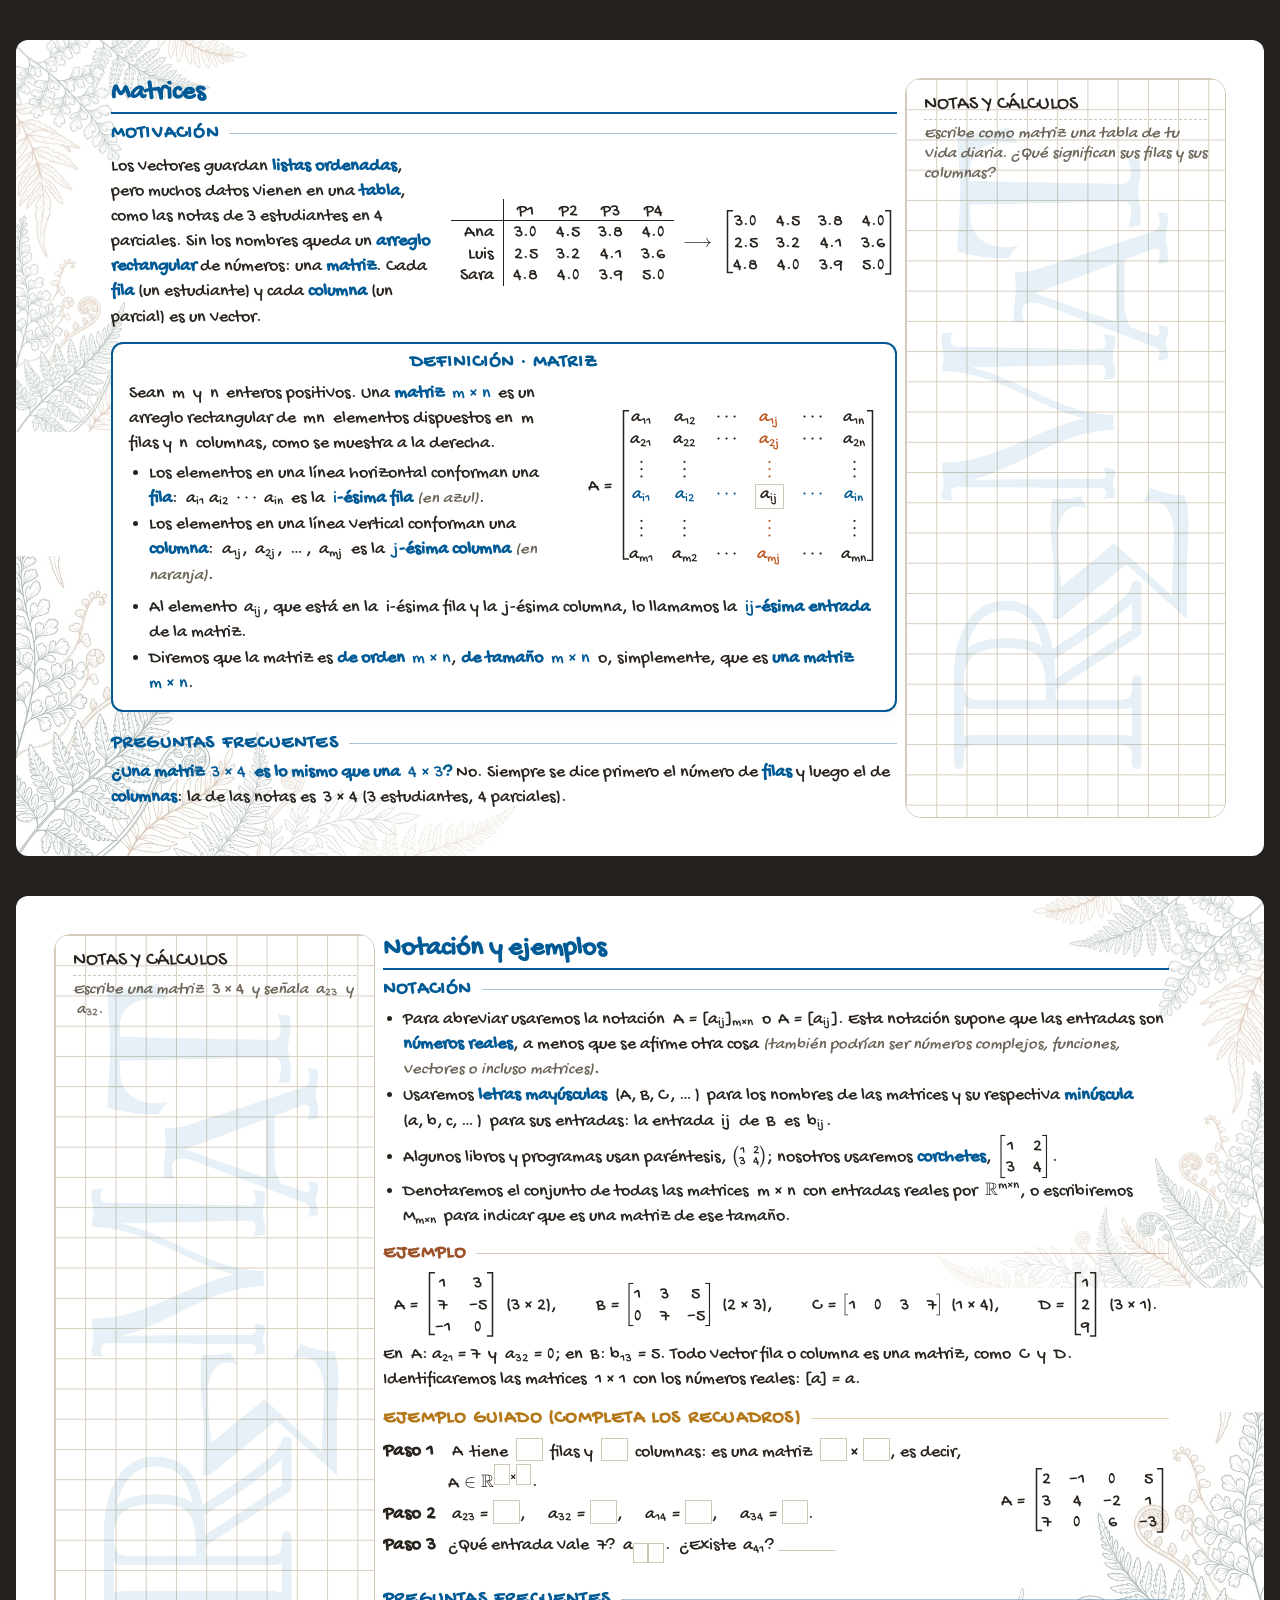
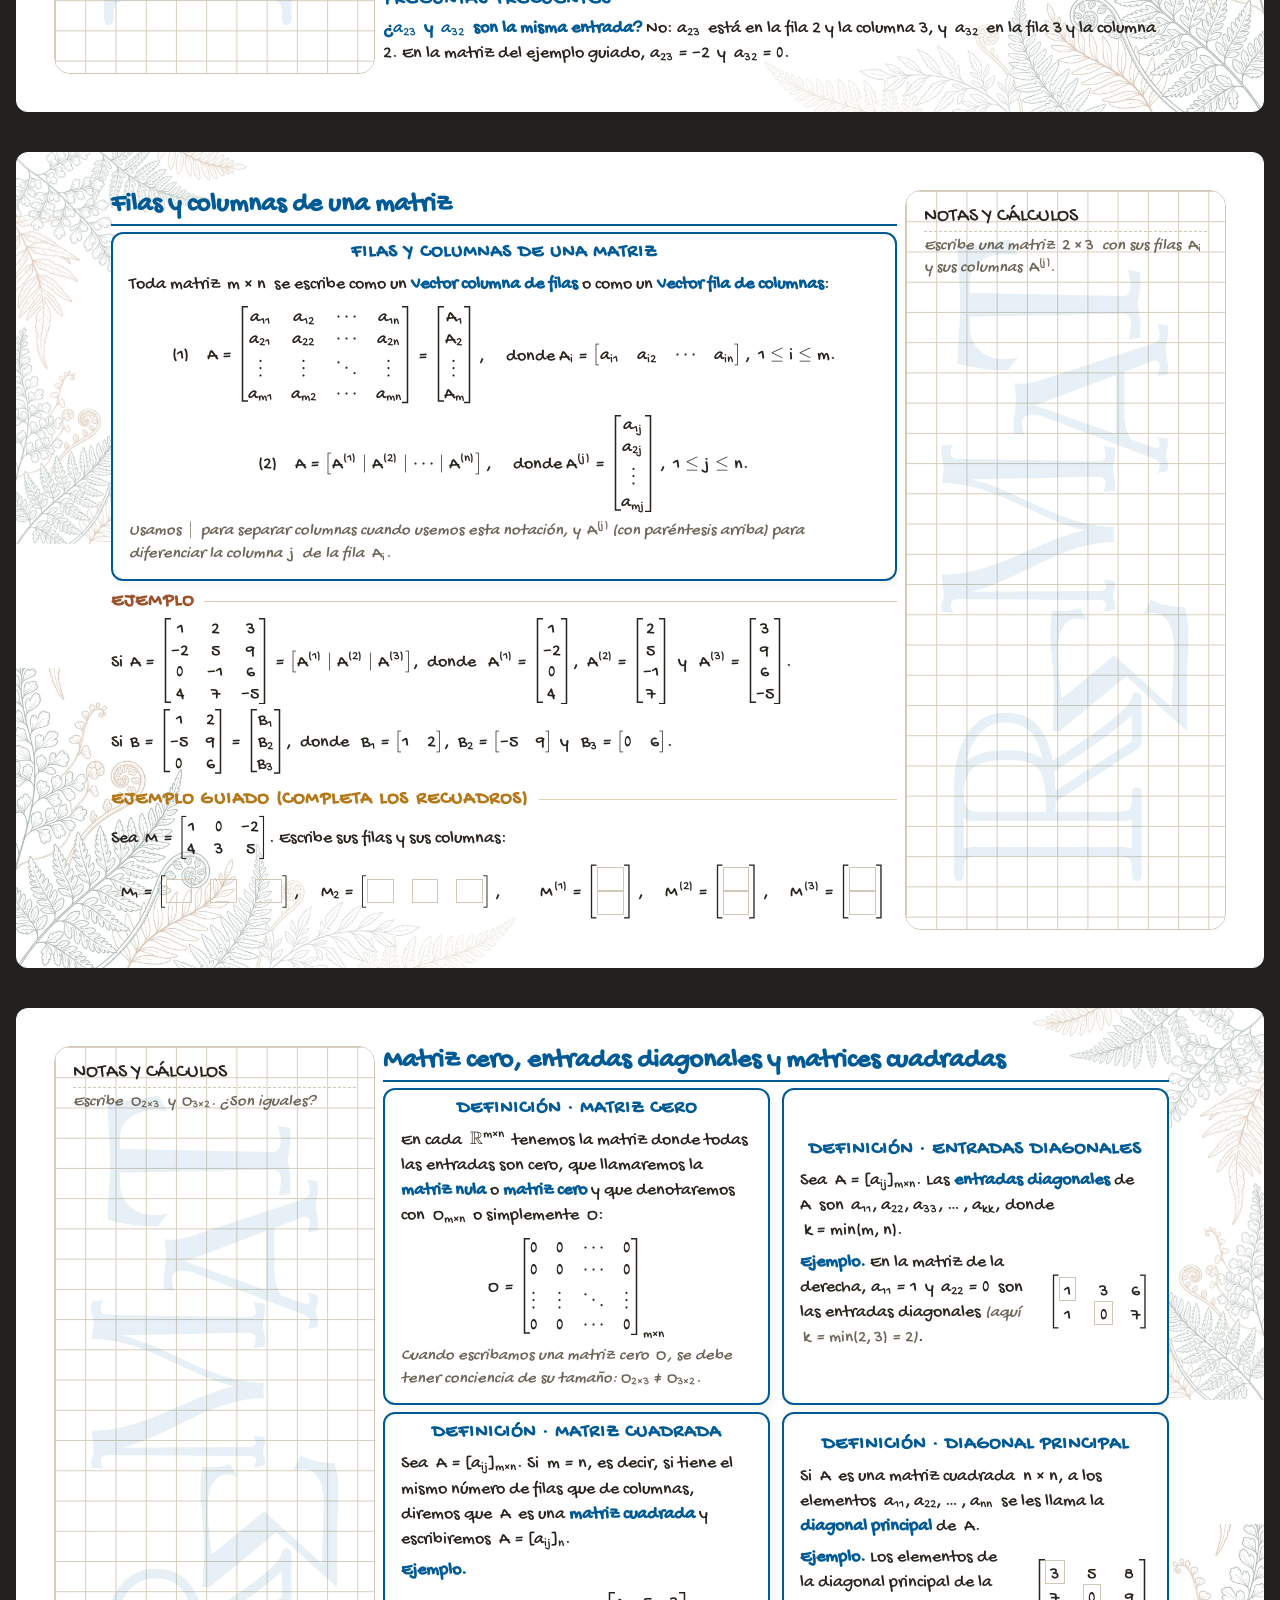
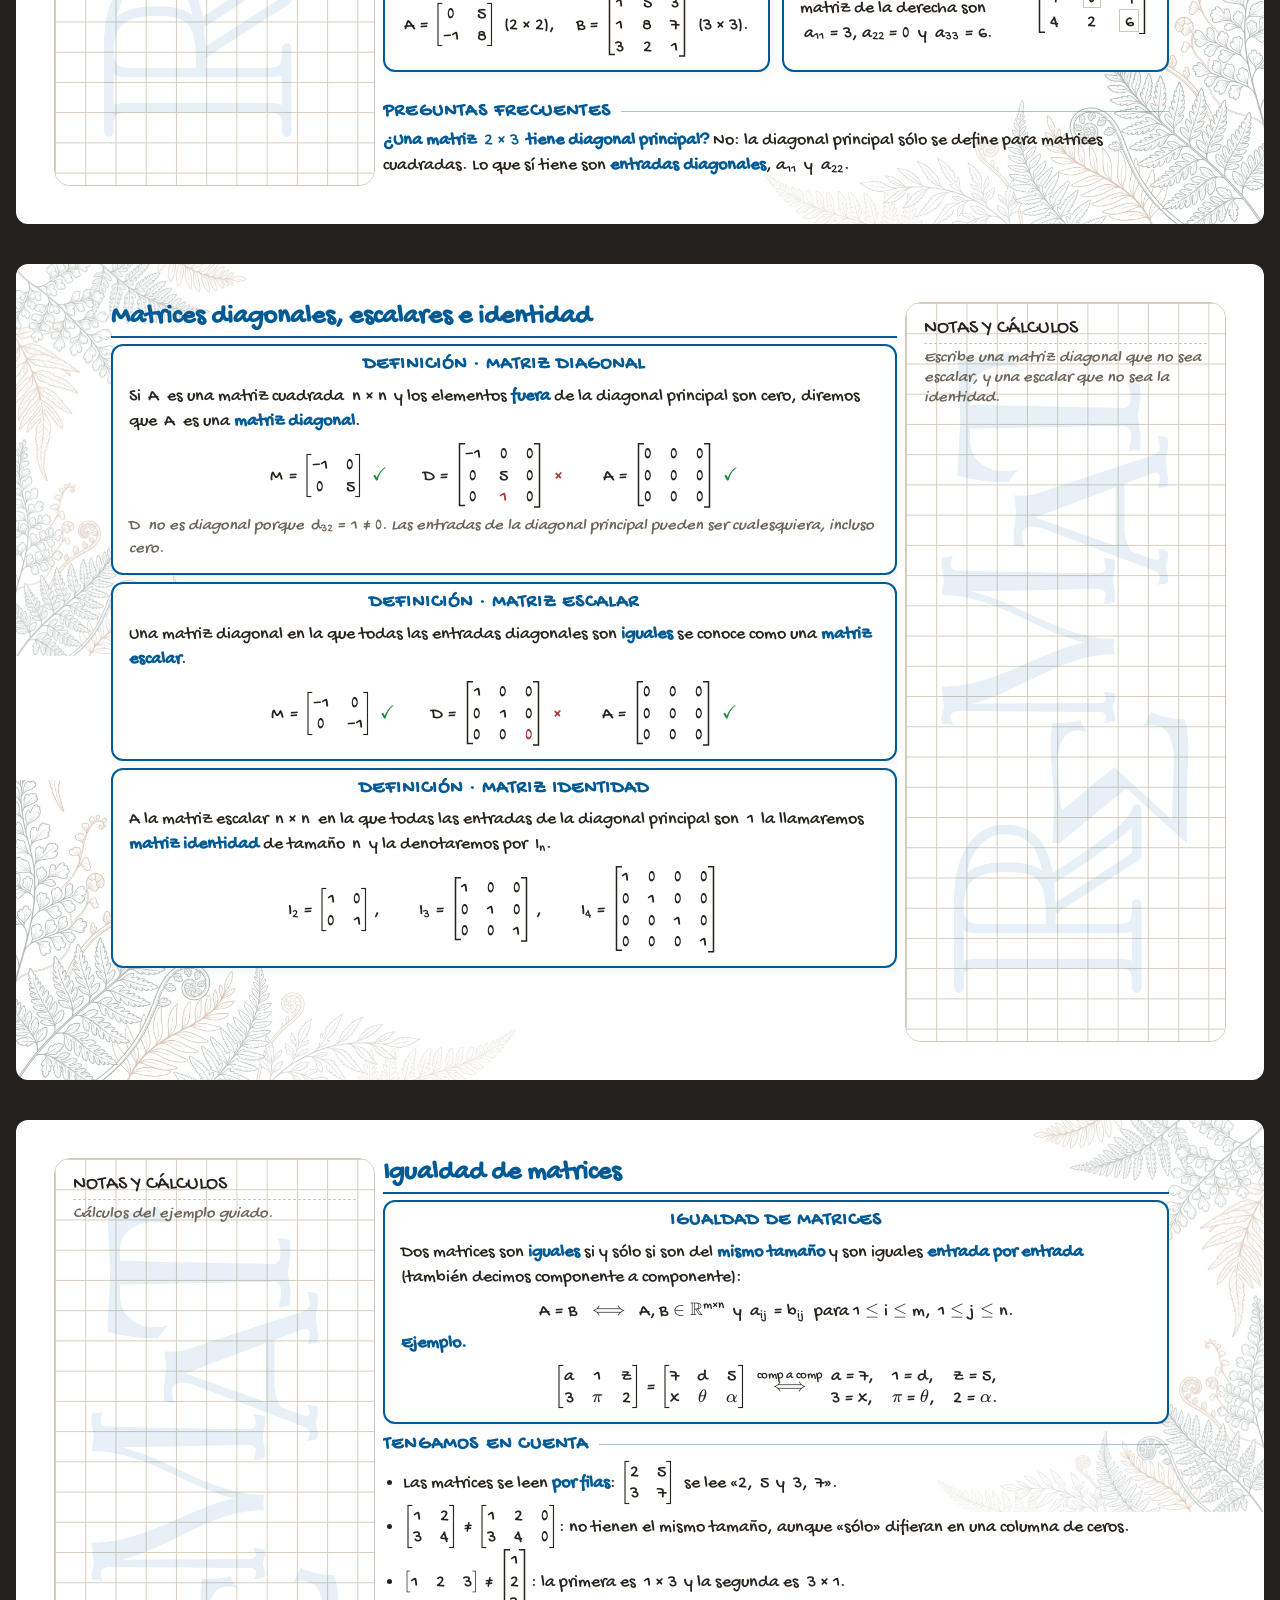
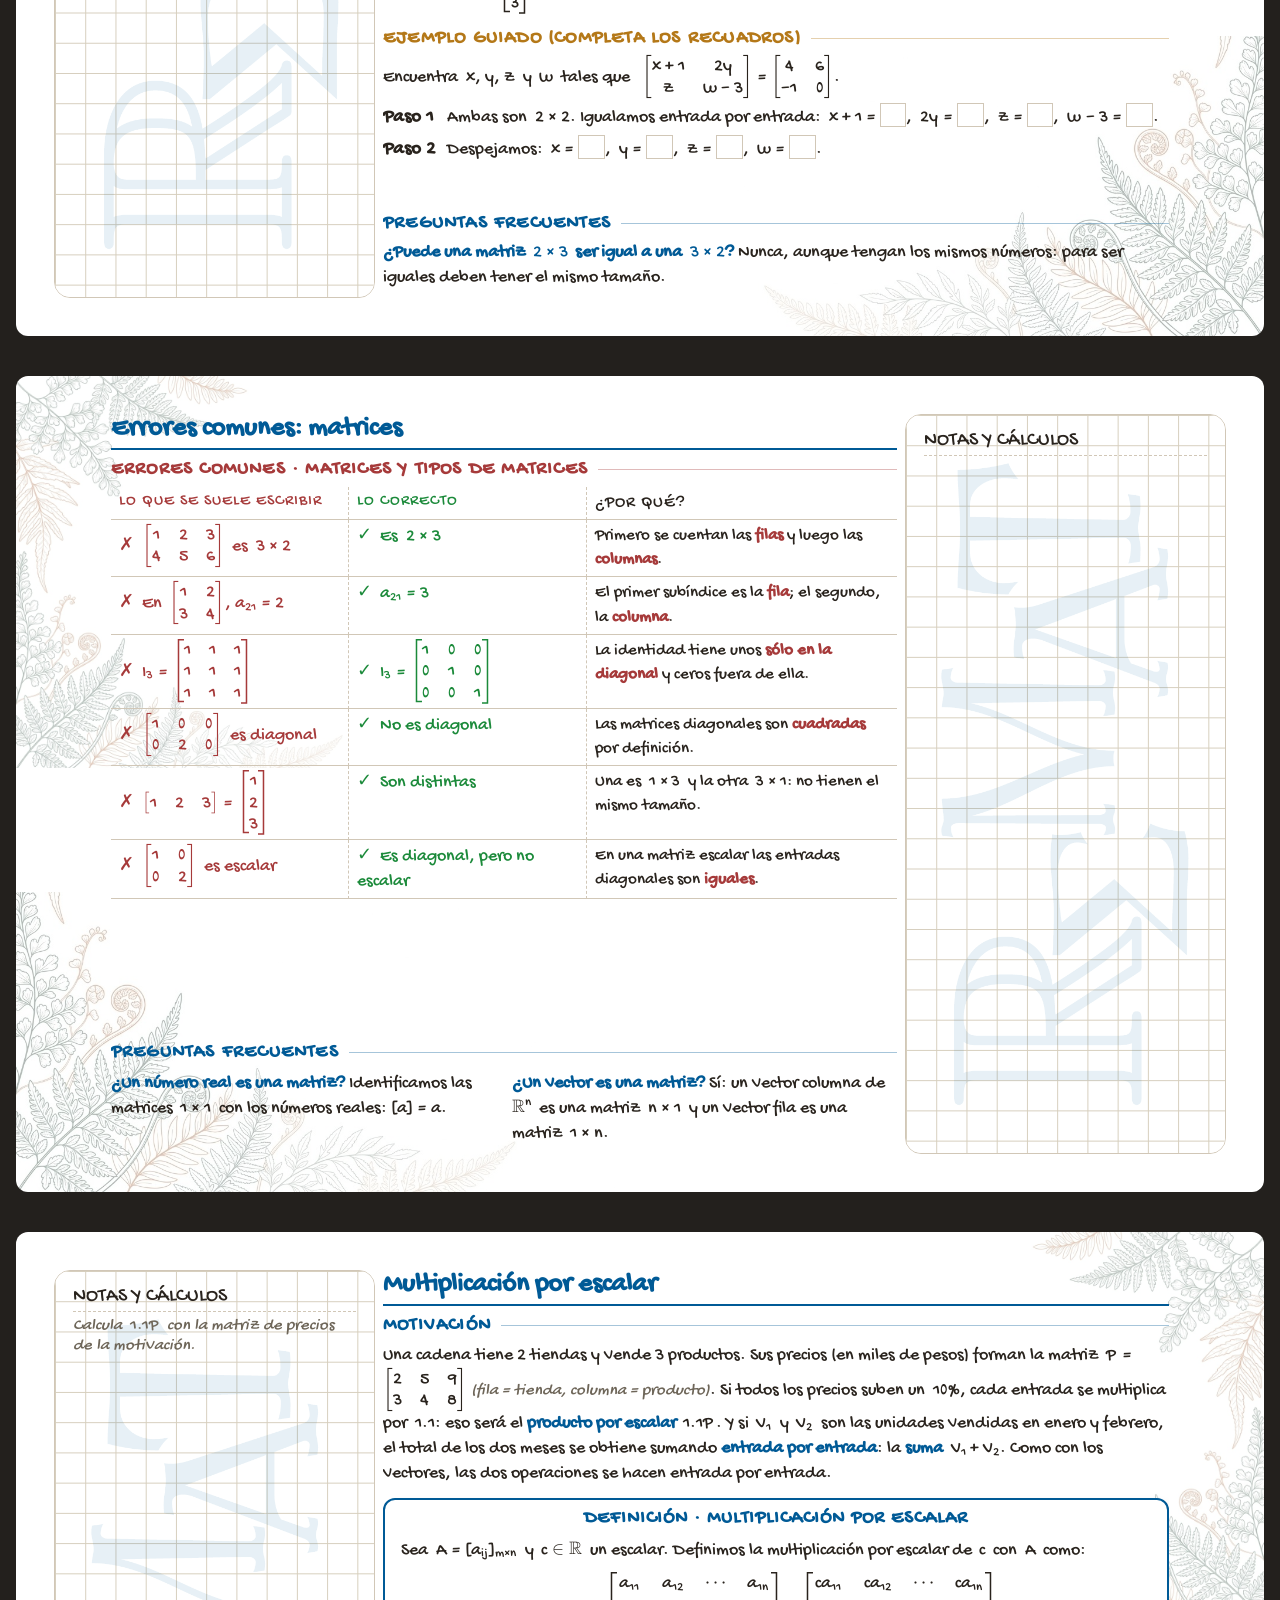
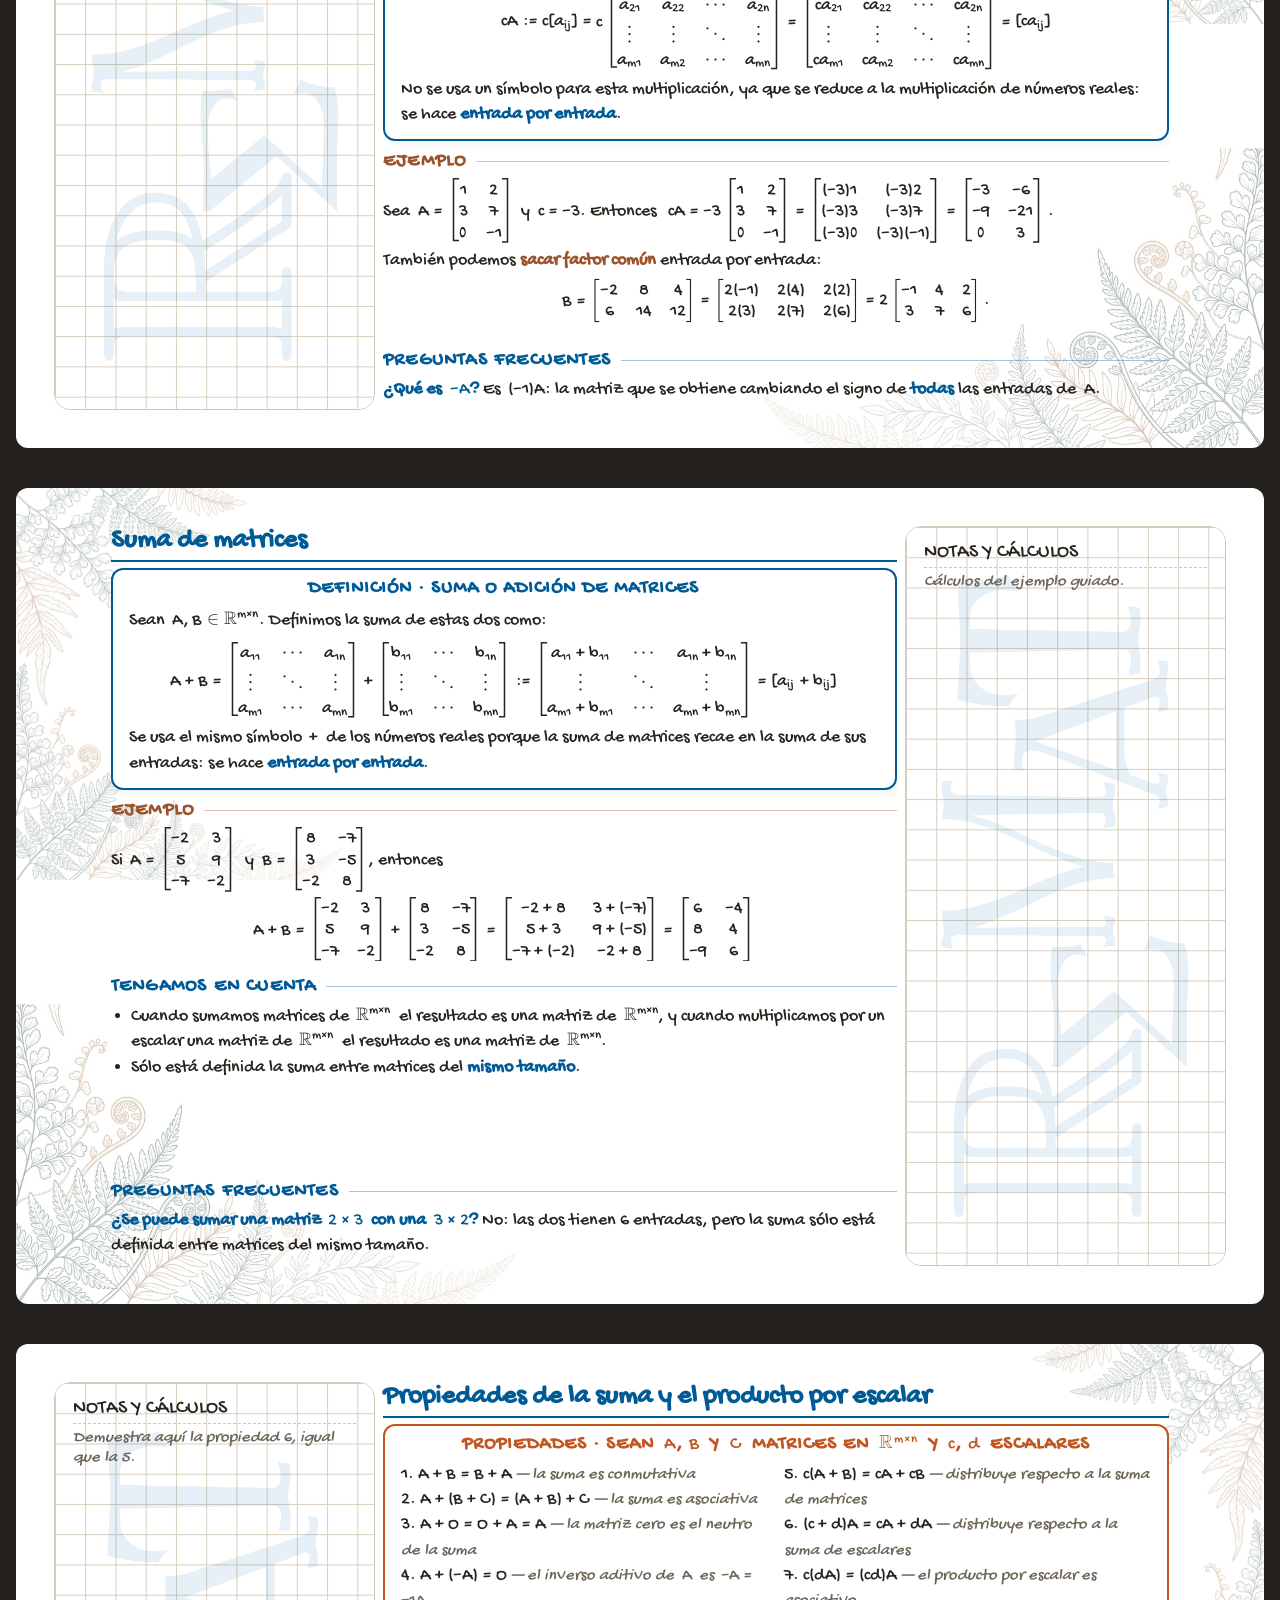
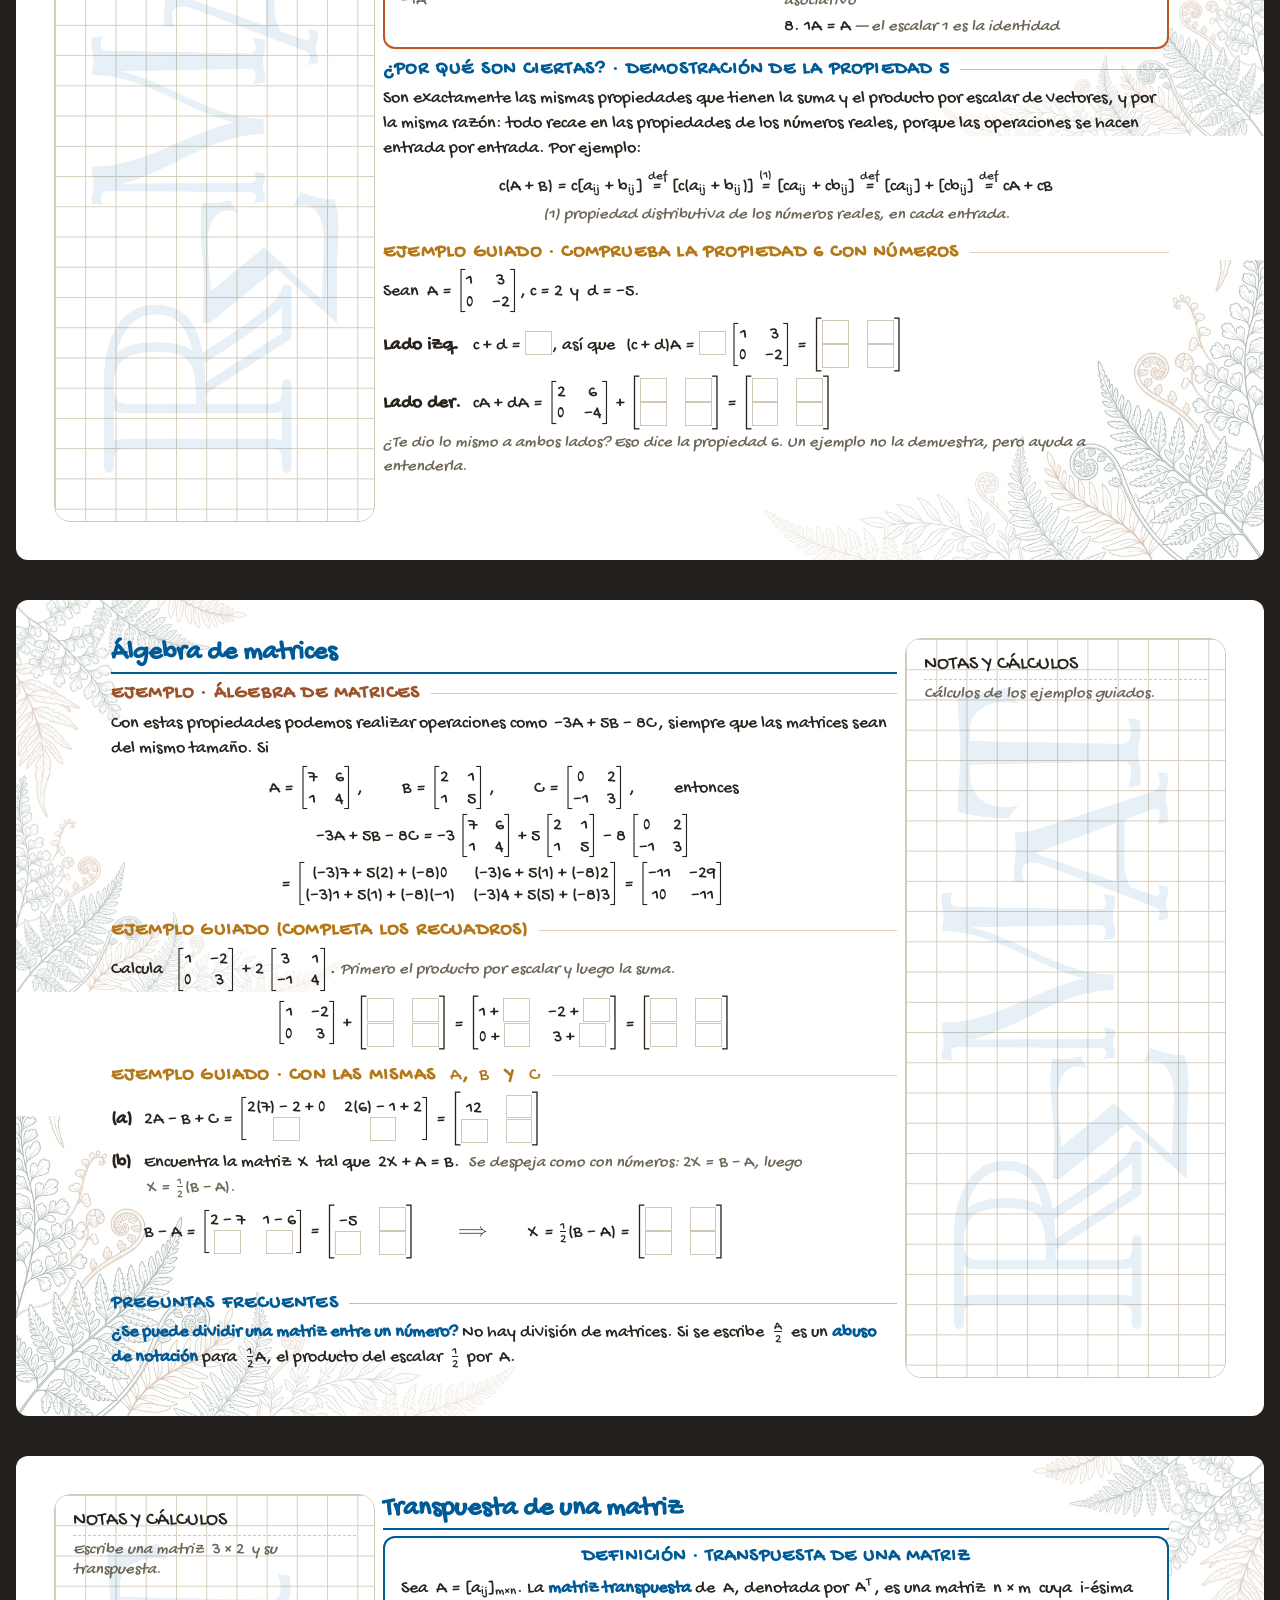
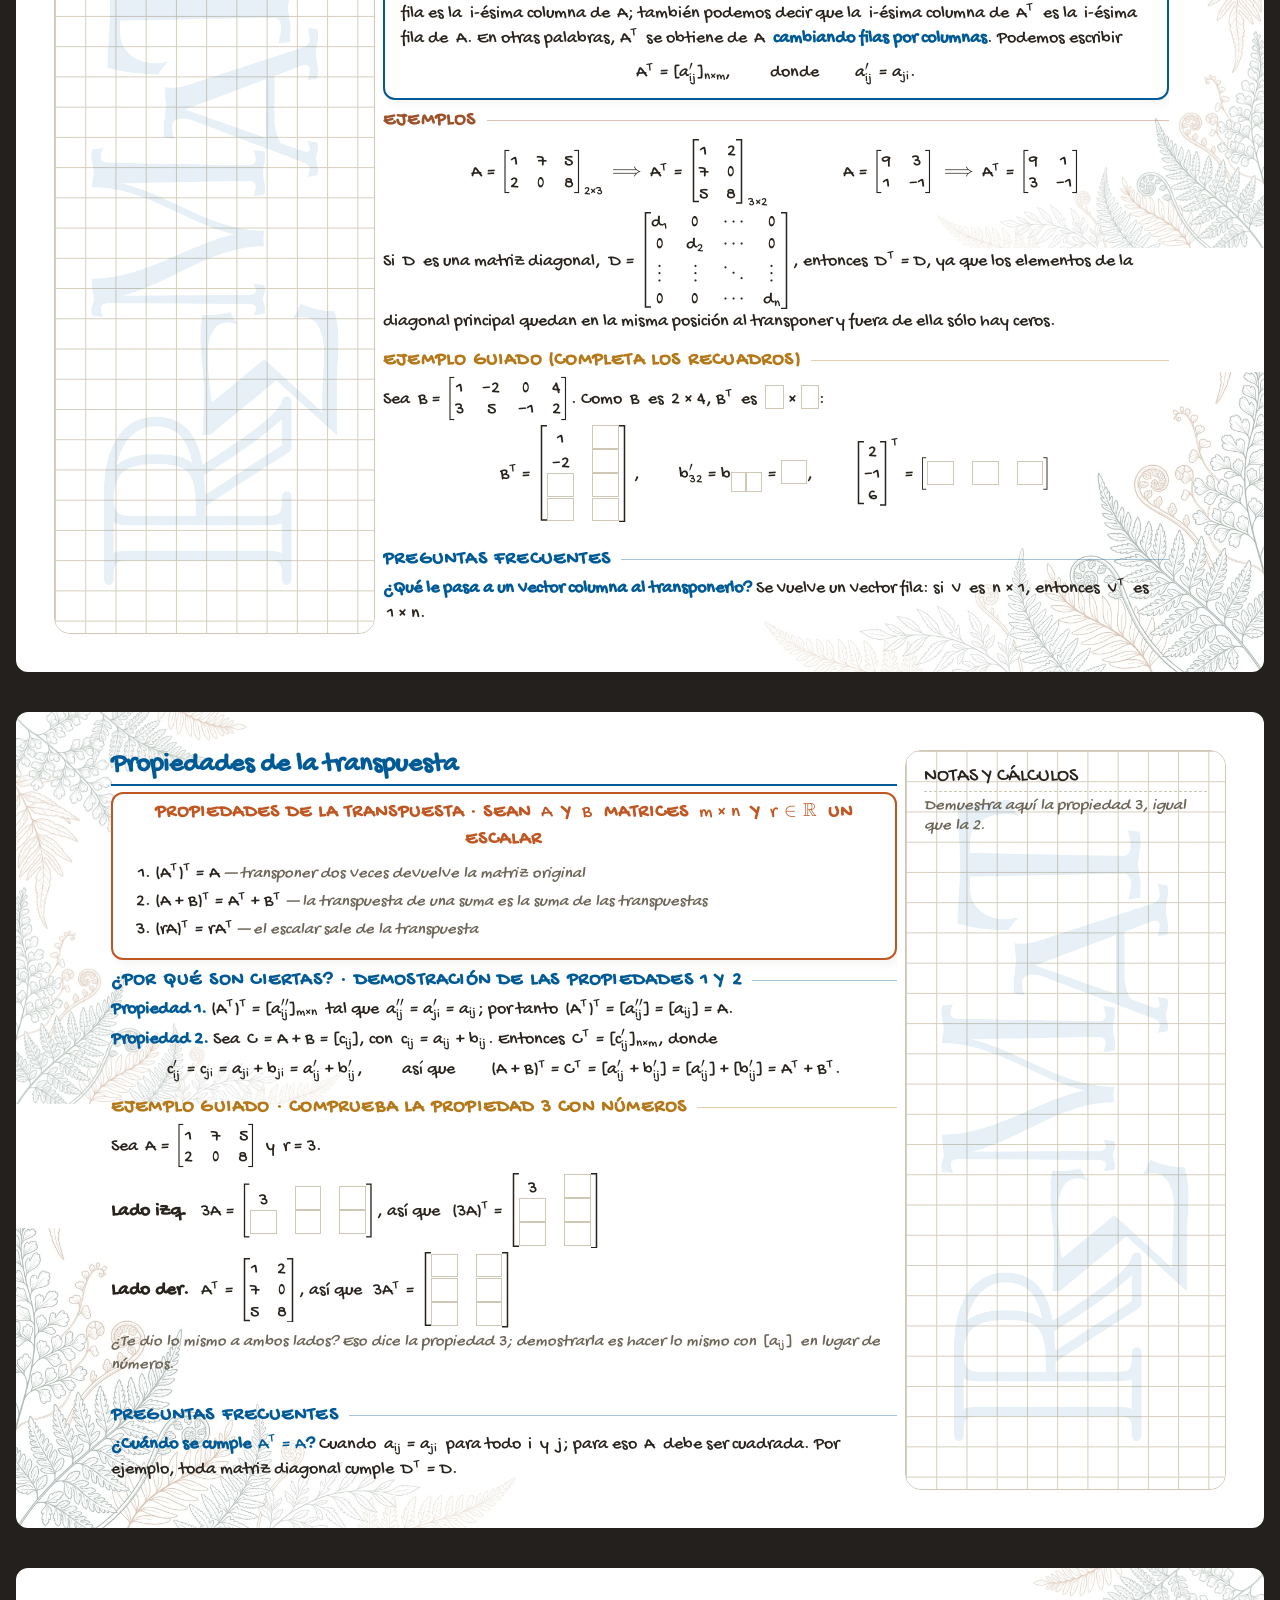
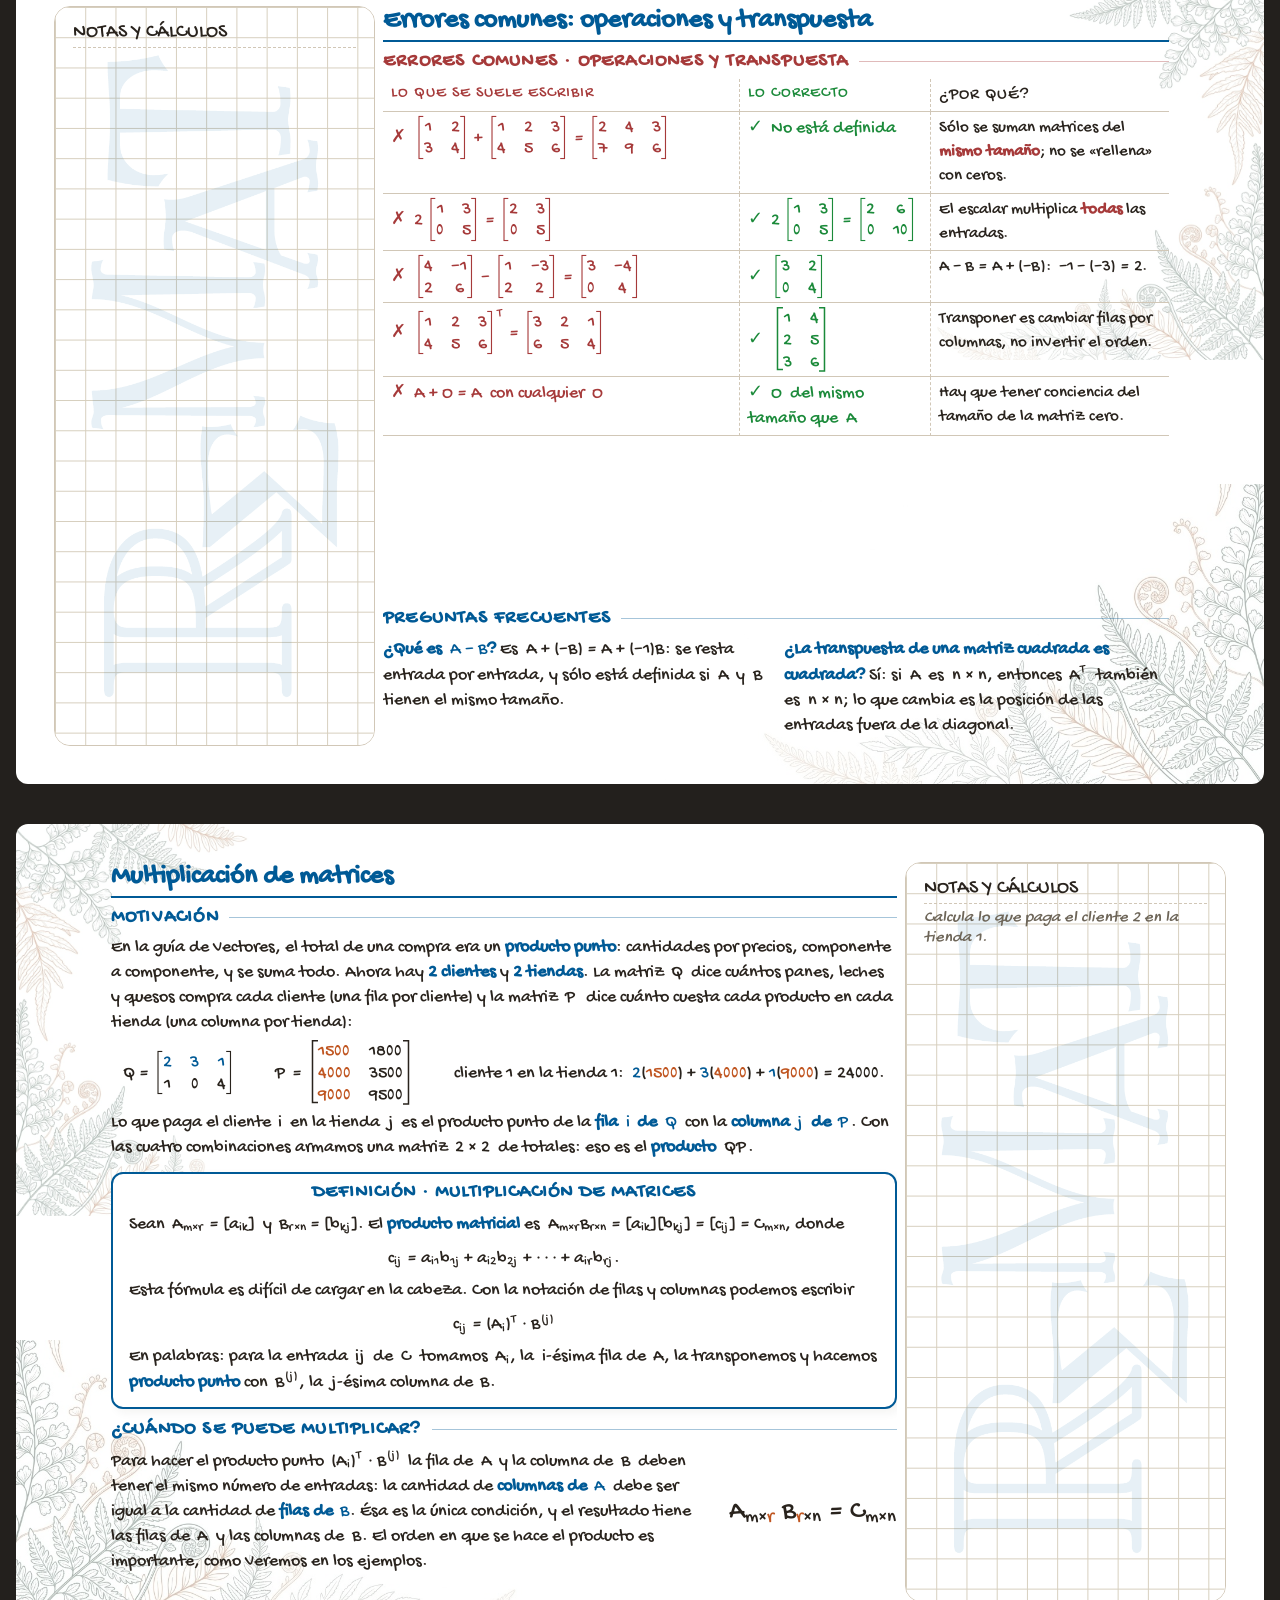
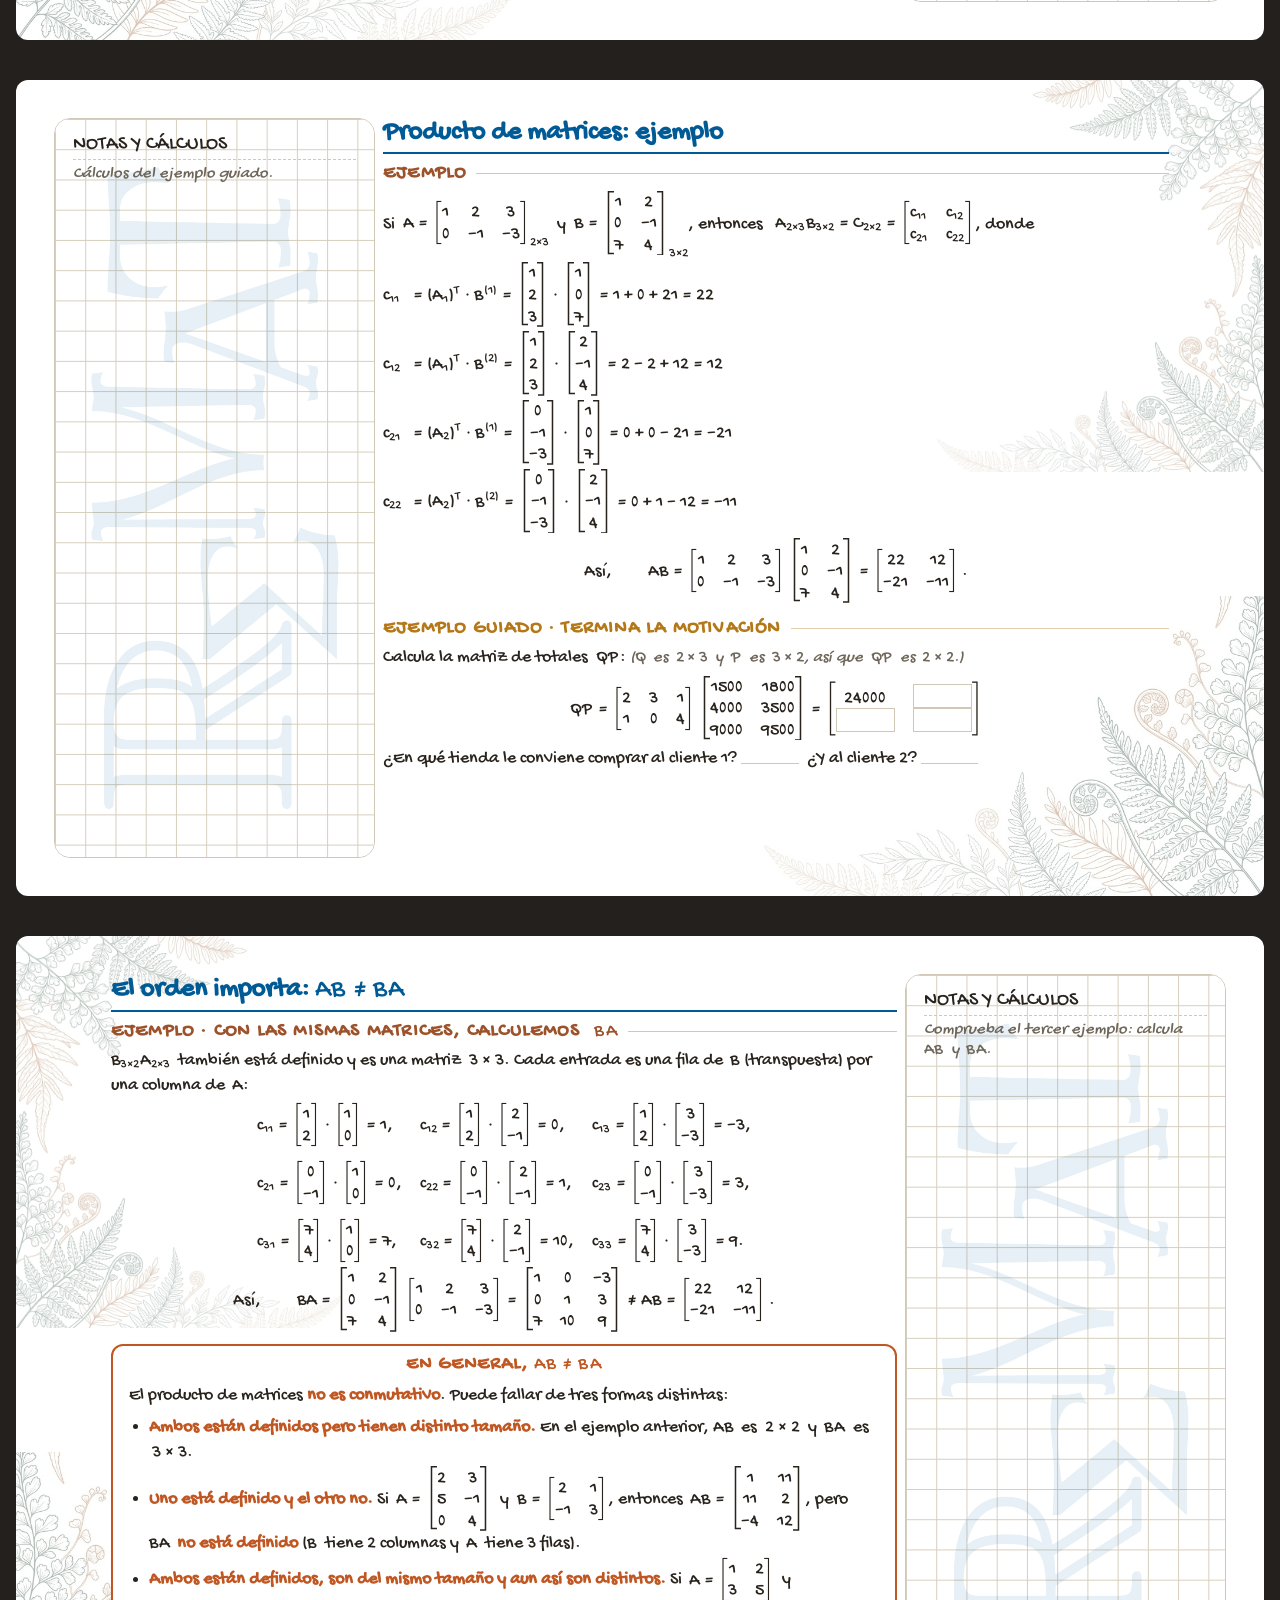
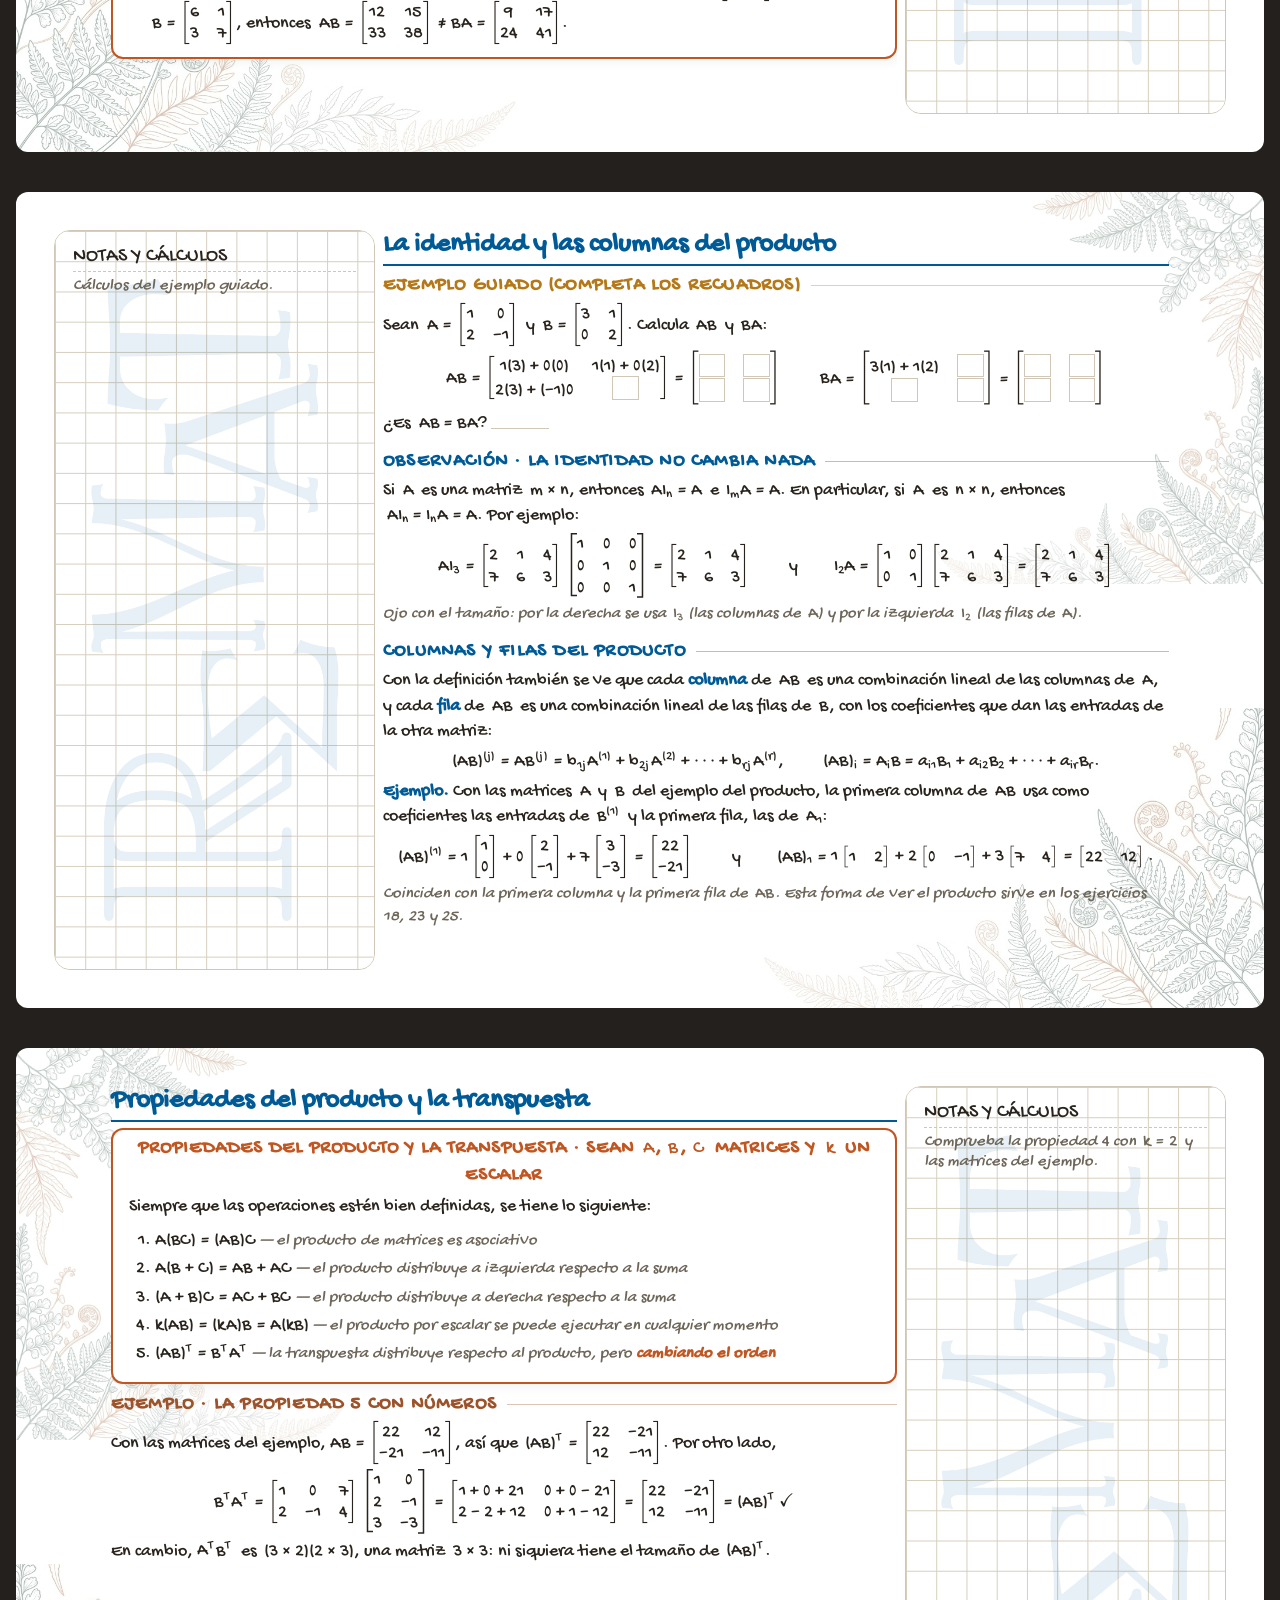
==== guias/matrices.html @ 860c22fa "Editor de revisión de guías: menú de guías, correcciones por bloque y exportación .md Co-Authored-By" ====
<!DOCTYPE html>
<html lang="es"><head>
<meta charset="UTF-8">
<meta name="viewport" content="width=device-width, initial-scale=1.0">
<title>Guía de Matrices</title>
<style>@font-face{font-family:KaTeX_AMS;font-style:normal;font-weight:400;src:url([data-uri]) format("woff2")}@font-face{font-family:KaTeX_Caligraphic;font-style:normal;font-weight:700;src:url([data-uri]) format("woff2")}@font-face{font-family:KaTeX_Caligraphic;font-style:normal;font-weight:400;src:url([data-uri]) format("woff2")}@font-face{font-family:KaTeX_Fraktur;font-style:normal;font-weight:700;src:url([data-uri]) format("woff2")}@font-face{font-family:KaTeX_Fraktur;font-style:normal;font-weight:400;src:url([data-uri]) format("woff2")}@font-face{font-family:KaTeX_Main;font-style:normal;font-weight:700;src:url([data-uri]) format("woff2")}@font-face{font-family:KaTeX_Main;font-style:italic;font-weight:700;src:url([data-uri]) format("woff2")}@font-face{font-family:KaTeX_Main;font-style:italic;font-weight:400;src:url([data-uri]) format("woff2")}@font-face{font-family:KaTeX_Main;font-style:normal;font-weight:400;src:url([data-uri]) format("woff2")}@font-face{font-family:KaTeX_Math;font-style:italic;font-weight:700;src:url([data-uri]) format("woff2")}@font-face{font-family:KaTeX_Math;font-style:italic;font-weight:400;src:url([data-uri]) format("woff2")}@font-face{font-family:"KaTeX_SansSerif";font-style:normal;font-weight:700;src:url([data-uri]) format("woff2")}@font-face{font-family:"KaTeX_SansSerif";font-style:italic;font-weight:400;src:url([data-uri]) format("woff2")}@font-face{font-family:"KaTeX_SansSerif";font-style:normal;font-weight:400;src:url([data-uri]) format("woff2")}@font-face{font-family:KaTeX_Script;font-style:normal;font-weight:400;src:url([data-uri]) format("woff2")}@font-face{font-family:KaTeX_Size1;font-style:normal;font-weight:400;src:url([data-uri]) format("woff2")}@font-face{font-family:KaTeX_Size2;font-style:normal;font-weight:400;src:url([data-uri]) format("woff2")}@font-face{font-family:KaTeX_Size3;font-style:normal;font-weight:400;src:url([data-uri]) format("woff2")}@font-face{font-family:KaTeX_Size4;font-style:normal;font-weight:400;src:url([data-uri]) format("woff2")}@font-face{font-family:KaTeX_Typewriter;font-style:normal;font-weight:400;src:url([data-uri]) format("woff2")}.katex{font:normal 1.21em KaTeX_Main,Times New Roman,serif;line-height:1.2;text-indent:0;text-rendering:auto}.katex *{-ms-high-contrast-adjust:none!important;border-color:currentColor}.katex .katex-version:after{content:"0.16.22"}.katex .katex-mathml{clip:rect(1px,1px,1px,1px);border:0;height:1px;overflow:hidden;padding:0;position:absolute;width:1px}.katex .katex-html>.newline{display:block}.katex .base{position:relative;white-space:nowrap;width:-webkit-min-content;width:-moz-min-content;width:min-content}.katex .base,.katex .strut{display:inline-block}.katex .textbf{font-weight:700}.katex .textit{font-style:italic}.katex .textrm{font-family:KaTeX_Main}.katex .textsf{font-family:KaTeX_SansSerif}.katex .texttt{font-family:KaTeX_Typewriter}.katex .mathnormal{font-family:KaTeX_Math;font-style:italic}.katex .mathit{font-family:KaTeX_Main;font-style:italic}.katex .mathrm{font-style:normal}.katex .mathbf{font-family:KaTeX_Main;font-weight:700}.katex .boldsymbol{font-family:KaTeX_Math;font-style:italic;font-weight:700}.katex .amsrm,.katex .mathbb,.katex .textbb{font-family:KaTeX_AMS}.katex .mathcal{font-family:KaTeX_Caligraphic}.katex .mathfrak,.katex .textfrak{font-family:KaTeX_Fraktur}.katex .mathboldfrak,.katex .textboldfrak{font-family:KaTeX_Fraktur;font-weight:700}.katex .mathtt{font-family:KaTeX_Typewriter}.katex .mathscr,.katex .textscr{font-family:KaTeX_Script}.katex .mathsf,.katex .textsf{font-family:KaTeX_SansSerif}.katex .mathboldsf,.katex .textboldsf{font-family:KaTeX_SansSerif;font-weight:700}.katex .mathitsf,.katex .mathsfit,.katex .textitsf{font-family:KaTeX_SansSerif;font-style:italic}.katex .mainrm{font-family:KaTeX_Main;font-style:normal}.katex .vlist-t{border-collapse:collapse;display:inline-table;table-layout:fixed}.katex .vlist-r{display:table-row}.katex .vlist{display:table-cell;position:relative;vertical-align:bottom}.katex .vlist>span{display:block;height:0;position:relative}.katex .vlist>span>span{display:inline-block}.katex .vlist>span>.pstrut{overflow:hidden;width:0}.katex .vlist-t2{margin-right:-2px}.katex .vlist-s{display:table-cell;font-size:1px;min-width:2px;vertical-align:bottom;width:2px}.katex .vbox{align-items:baseline;display:inline-flex;flex-direction:column}.katex .hbox{width:100%}.katex .hbox,.katex .thinbox{display:inline-flex;flex-direction:row}.katex .thinbox{max-width:0;width:0}.katex .msupsub{text-align:left}.katex .mfrac>span>span{text-align:center}.katex .mfrac .frac-line{border-bottom-style:solid;display:inline-block;width:100%}.katex .hdashline,.katex .hline,.katex .mfrac .frac-line,.katex .overline .overline-line,.katex .rule,.katex .underline .underline-line{min-height:1px}.katex .mspace{display:inline-block}.katex .clap,.katex .llap,.katex .rlap{position:relative;width:0}.katex .clap>.inner,.katex .llap>.inner,.katex .rlap>.inner{position:absolute}.katex .clap>.fix,.katex .llap>.fix,.katex .rlap>.fix{display:inline-block}.katex .llap>.inner{right:0}.katex .clap>.inner,.katex .rlap>.inner{left:0}.katex .clap>.inner>span{margin-left:-50%;margin-right:50%}.katex .rule{border:0 solid;display:inline-block;position:relative}.katex .hline,.katex .overline .overline-line,.katex .underline .underline-line{border-bottom-style:solid;display:inline-block;width:100%}.katex .hdashline{border-bottom-style:dashed;display:inline-block;width:100%}.katex .sqrt>.root{margin-left:.2777777778em;margin-right:-.5555555556em}.katex .fontsize-ensurer.reset-size1.size1,.katex .sizing.reset-size1.size1{font-size:1em}.katex .fontsize-ensurer.reset-size1.size2,.katex .sizing.reset-size1.size2{font-size:1.2em}.katex .fontsize-ensurer.reset-size1.size3,.katex .sizing.reset-size1.size3{font-size:1.4em}.katex .fontsize-ensurer.reset-size1.size4,.katex .sizing.reset-size1.size4{font-size:1.6em}.katex .fontsize-ensurer.reset-size1.size5,.katex .sizing.reset-size1.size5{font-size:1.8em}.katex .fontsize-ensurer.reset-size1.size6,.katex .sizing.reset-size1.size6{font-size:2em}.katex .fontsize-ensurer.reset-size1.size7,.katex .sizing.reset-size1.size7{font-size:2.4em}.katex .fontsize-ensurer.reset-size1.size8,.katex .sizing.reset-size1.size8{font-size:2.88em}.katex .fontsize-ensurer.reset-size1.size9,.katex .sizing.reset-size1.size9{font-size:3.456em}.katex .fontsize-ensurer.reset-size1.size10,.katex .sizing.reset-size1.size10{font-size:4.148em}.katex .fontsize-ensurer.reset-size1.size11,.katex .sizing.reset-size1.size11{font-size:4.976em}.katex .fontsize-ensurer.reset-size2.size1,.katex .sizing.reset-size2.size1{font-size:.8333333333em}.katex .fontsize-ensurer.reset-size2.size2,.katex .sizing.reset-size2.size2{font-size:1em}.katex .fontsize-ensurer.reset-size2.size3,.katex .sizing.reset-size2.size3{font-size:1.1666666667em}.katex .fontsize-ensurer.reset-size2.size4,.katex .sizing.reset-size2.size4{font-size:1.3333333333em}.katex .fontsize-ensurer.reset-size2.size5,.katex .sizing.reset-size2.size5{font-size:1.5em}.katex .fontsize-ensurer.reset-size2.size6,.katex .sizing.reset-size2.size6{font-size:1.6666666667em}.katex .fontsize-ensurer.reset-size2.size7,.katex .sizing.reset-size2.size7{font-size:2em}.katex .fontsize-ensurer.reset-size2.size8,.katex .sizing.reset-size2.size8{font-size:2.4em}.katex .fontsize-ensurer.reset-size2.size9,.katex .sizing.reset-size2.size9{font-size:2.88em}.katex .fontsize-ensurer.reset-size2.size10,.katex .sizing.reset-size2.size10{font-size:3.4566666667em}.katex .fontsize-ensurer.reset-size2.size11,.katex .sizing.reset-size2.size11{font-size:4.1466666667em}.katex .fontsize-ensurer.reset-size3.size1,.katex .sizing.reset-size3.size1{font-size:.7142857143em}.katex .fontsize-ensurer.reset-size3.size2,.katex .sizing.reset-size3.size2{font-size:.8571428571em}.katex .fontsize-ensurer.reset-size3.size3,.katex .sizing.reset-size3.size3{font-size:1em}.katex .fontsize-ensurer.reset-size3.size4,.katex .sizing.reset-size3.size4{font-size:1.1428571429em}.katex .fontsize-ensurer.reset-size3.size5,.katex .sizing.reset-size3.size5{font-size:1.2857142857em}.katex .fontsize-ensurer.reset-size3.size6,.katex .sizing.reset-size3.size6{font-size:1.4285714286em}.katex .fontsize-ensurer.reset-size3.size7,.katex .sizing.reset-size3.size7{font-size:1.7142857143em}.katex .fontsize-ensurer.reset-size3.size8,.katex .sizing.reset-size3.size8{font-size:2.0571428571em}.katex .fontsize-ensurer.reset-size3.size9,.katex .sizing.reset-size3.size9{font-size:2.4685714286em}.katex .fontsize-ensurer.reset-size3.size10,.katex .sizing.reset-size3.size10{font-size:2.9628571429em}.katex .fontsize-ensurer.reset-size3.size11,.katex .sizing.reset-size3.size11{font-size:3.5542857143em}.katex .fontsize-ensurer.reset-size4.size1,.katex .sizing.reset-size4.size1{font-size:.625em}.katex .fontsize-ensurer.reset-size4.size2,.katex .sizing.reset-size4.size2{font-size:.75em}.katex .fontsize-ensurer.reset-size4.size3,.katex .sizing.reset-size4.size3{font-size:.875em}.katex .fontsize-ensurer.reset-size4.size4,.katex .sizing.reset-size4.size4{font-size:1em}.katex .fontsize-ensurer.reset-size4.size5,.katex .sizing.reset-size4.size5{font-size:1.125em}.katex .fontsize-ensurer.reset-size4.size6,.katex .sizing.reset-size4.size6{font-size:1.25em}.katex .fontsize-ensurer.reset-size4.size7,.katex .sizing.reset-size4.size7{font-size:1.5em}.katex .fontsize-ensurer.reset-size4.size8,.katex .sizing.reset-size4.size8{font-size:1.8em}.katex .fontsize-ensurer.reset-size4.size9,.katex .sizing.reset-size4.size9{font-size:2.16em}.katex .fontsize-ensurer.reset-size4.size10,.katex .sizing.reset-size4.size10{font-size:2.5925em}.katex .fontsize-ensurer.reset-size4.size11,.katex .sizing.reset-size4.size11{font-size:3.11em}.katex .fontsize-ensurer.reset-size5.size1,.katex .sizing.reset-size5.size1{font-size:.5555555556em}.katex .fontsize-ensurer.reset-size5.size2,.katex .sizing.reset-size5.size2{font-size:.6666666667em}.katex .fontsize-ensurer.reset-size5.size3,.katex .sizing.reset-size5.size3{font-size:.7777777778em}.katex .fontsize-ensurer.reset-size5.size4,.katex .sizing.reset-size5.size4{font-size:.8888888889em}.katex .fontsize-ensurer.reset-size5.size5,.katex .sizing.reset-size5.size5{font-size:1em}.katex .fontsize-ensurer.reset-size5.size6,.katex .sizing.reset-size5.size6{font-size:1.1111111111em}.katex .fontsize-ensurer.reset-size5.size7,.katex .sizing.reset-size5.size7{font-size:1.3333333333em}.katex .fontsize-ensurer.reset-size5.size8,.katex .sizing.reset-size5.size8{font-size:1.6em}.katex .fontsize-ensurer.reset-size5.size9,.katex .sizing.reset-size5.size9{font-size:1.92em}.katex .fontsize-ensurer.reset-size5.size10,.katex .sizing.reset-size5.size10{font-size:2.3044444444em}.katex .fontsize-ensurer.reset-size5.size11,.katex .sizing.reset-size5.size11{font-size:2.7644444444em}.katex .fontsize-ensurer.reset-size6.size1,.katex .sizing.reset-size6.size1{font-size:.5em}.katex .fontsize-ensurer.reset-size6.size2,.katex .sizing.reset-size6.size2{font-size:.6em}.katex .fontsize-ensurer.reset-size6.size3,.katex .sizing.reset-size6.size3{font-size:.7em}.katex .fontsize-ensurer.reset-size6.size4,.katex .sizing.reset-size6.size4{font-size:.8em}.katex .fontsize-ensurer.reset-size6.size5,.katex .sizing.reset-size6.size5{font-size:.9em}.katex .fontsize-ensurer.reset-size6.size6,.katex .sizing.reset-size6.size6{font-size:1em}.katex .fontsize-ensurer.reset-size6.size7,.katex .sizing.reset-size6.size7{font-size:1.2em}.katex .fontsize-ensurer.reset-size6.size8,.katex .sizing.reset-size6.size8{font-size:1.44em}.katex .fontsize-ensurer.reset-size6.size9,.katex .sizing.reset-size6.size9{font-size:1.728em}.katex .fontsize-ensurer.reset-size6.size10,.katex .sizing.reset-size6.size10{font-size:2.074em}.katex .fontsize-ensurer.reset-size6.size11,.katex .sizing.reset-size6.size11{font-size:2.488em}.katex .fontsize-ensurer.reset-size7.size1,.katex .sizing.reset-size7.size1{font-size:.4166666667em}.katex .fontsize-ensurer.reset-size7.size2,.katex .sizing.reset-size7.size2{font-size:.5em}.katex .fontsize-ensurer.reset-size7.size3,.katex .sizing.reset-size7.size3{font-size:.5833333333em}.katex .fontsize-ensurer.reset-size7.size4,.katex .sizing.reset-size7.size4{font-size:.6666666667em}.katex .fontsize-ensurer.reset-size7.size5,.katex .sizing.reset-size7.size5{font-size:.75em}.katex .fontsize-ensurer.reset-size7.size6,.katex .sizing.reset-size7.size6{font-size:.8333333333em}.katex .fontsize-ensurer.reset-size7.size7,.katex .sizing.reset-size7.size7{font-size:1em}.katex .fontsize-ensurer.reset-size7.size8,.katex .sizing.reset-size7.size8{font-size:1.2em}.katex .fontsize-ensurer.reset-size7.size9,.katex .sizing.reset-size7.size9{font-size:1.44em}.katex .fontsize-ensurer.reset-size7.size10,.katex .sizing.reset-size7.size10{font-size:1.7283333333em}.katex .fontsize-ensurer.reset-size7.size11,.katex .sizing.reset-size7.size11{font-size:2.0733333333em}.katex .fontsize-ensurer.reset-size8.size1,.katex .sizing.reset-size8.size1{font-size:.3472222222em}.katex .fontsize-ensurer.reset-size8.size2,.katex .sizing.reset-size8.size2{font-size:.4166666667em}.katex .fontsize-ensurer.reset-size8.size3,.katex .sizing.reset-size8.size3{font-size:.4861111111em}.katex .fontsize-ensurer.reset-size8.size4,.katex .sizing.reset-size8.size4{font-size:.5555555556em}.katex .fontsize-ensurer.reset-size8.size5,.katex .sizing.reset-size8.size5{font-size:.625em}.katex .fontsize-ensurer.reset-size8.size6,.katex .sizing.reset-size8.size6{font-size:.6944444444em}.katex .fontsize-ensurer.reset-size8.size7,.katex .sizing.reset-size8.size7{font-size:.8333333333em}.katex .fontsize-ensurer.reset-size8.size8,.katex .sizing.reset-size8.size8{font-size:1em}.katex .fontsize-ensurer.reset-size8.size9,.katex .sizing.reset-size8.size9{font-size:1.2em}.katex .fontsize-ensurer.reset-size8.size10,.katex .sizing.reset-size8.size10{font-size:1.4402777778em}.katex .fontsize-ensurer.reset-size8.size11,.katex .sizing.reset-size8.size11{font-size:1.7277777778em}.katex .fontsize-ensurer.reset-size9.size1,.katex .sizing.reset-size9.size1{font-size:.2893518519em}.katex .fontsize-ensurer.reset-size9.size2,.katex .sizing.reset-size9.size2{font-size:.3472222222em}.katex .fontsize-ensurer.reset-size9.size3,.katex .sizing.reset-size9.size3{font-size:.4050925926em}.katex .fontsize-ensurer.reset-size9.size4,.katex .sizing.reset-size9.size4{font-size:.462962963em}.katex .fontsize-ensurer.reset-size9.size5,.katex .sizing.reset-size9.size5{font-size:.5208333333em}.katex .fontsize-ensurer.reset-size9.size6,.katex .sizing.reset-size9.size6{font-size:.5787037037em}.katex .fontsize-ensurer.reset-size9.size7,.katex .sizing.reset-size9.size7{font-size:.6944444444em}.katex .fontsize-ensurer.reset-size9.size8,.katex .sizing.reset-size9.size8{font-size:.8333333333em}.katex .fontsize-ensurer.reset-size9.size9,.katex .sizing.reset-size9.size9{font-size:1em}.katex .fontsize-ensurer.reset-size9.size10,.katex .sizing.reset-size9.size10{font-size:1.2002314815em}.katex .fontsize-ensurer.reset-size9.size11,.katex .sizing.reset-size9.size11{font-size:1.4398148148em}.katex .fontsize-ensurer.reset-size10.size1,.katex .sizing.reset-size10.size1{font-size:.2410800386em}.katex .fontsize-ensurer.reset-size10.size2,.katex .sizing.reset-size10.size2{font-size:.2892960463em}.katex .fontsize-ensurer.reset-size10.size3,.katex .sizing.reset-size10.size3{font-size:.337512054em}.katex .fontsize-ensurer.reset-size10.size4,.katex .sizing.reset-size10.size4{font-size:.3857280617em}.katex .fontsize-ensurer.reset-size10.size5,.katex .sizing.reset-size10.size5{font-size:.4339440694em}.katex .fontsize-ensurer.reset-size10.size6,.katex .sizing.reset-size10.size6{font-size:.4821600771em}.katex .fontsize-ensurer.reset-size10.size7,.katex .sizing.reset-size10.size7{font-size:.5785920926em}.katex .fontsize-ensurer.reset-size10.size8,.katex .sizing.reset-size10.size8{font-size:.6943105111em}.katex .fontsize-ensurer.reset-size10.size9,.katex .sizing.reset-size10.size9{font-size:.8331726133em}.katex .fontsize-ensurer.reset-size10.size10,.katex .sizing.reset-size10.size10{font-size:1em}.katex .fontsize-ensurer.reset-size10.size11,.katex .sizing.reset-size10.size11{font-size:1.1996142719em}.katex .fontsize-ensurer.reset-size11.size1,.katex .sizing.reset-size11.size1{font-size:.2009646302em}.katex .fontsize-ensurer.reset-size11.size2,.katex .sizing.reset-size11.size2{font-size:.2411575563em}.katex .fontsize-ensurer.reset-size11.size3,.katex .sizing.reset-size11.size3{font-size:.2813504823em}.katex .fontsize-ensurer.reset-size11.size4,.katex .sizing.reset-size11.size4{font-size:.3215434084em}.katex .fontsize-ensurer.reset-size11.size5,.katex .sizing.reset-size11.size5{font-size:.3617363344em}.katex .fontsize-ensurer.reset-size11.size6,.katex .sizing.reset-size11.size6{font-size:.4019292605em}.katex .fontsize-ensurer.reset-size11.size7,.katex .sizing.reset-size11.size7{font-size:.4823151125em}.katex .fontsize-ensurer.reset-size11.size8,.katex .sizing.reset-size11.size8{font-size:.578778135em}.katex .fontsize-ensurer.reset-size11.size9,.katex .sizing.reset-size11.size9{font-size:.6945337621em}.katex .fontsize-ensurer.reset-size11.size10,.katex .sizing.reset-size11.size10{font-size:.8336012862em}.katex .fontsize-ensurer.reset-size11.size11,.katex .sizing.reset-size11.size11{font-size:1em}.katex .delimsizing.size1{font-family:KaTeX_Size1}.katex .delimsizing.size2{font-family:KaTeX_Size2}.katex .delimsizing.size3{font-family:KaTeX_Size3}.katex .delimsizing.size4{font-family:KaTeX_Size4}.katex .delimsizing.mult .delim-size1>span{font-family:KaTeX_Size1}.katex .delimsizing.mult .delim-size4>span{font-family:KaTeX_Size4}.katex .nulldelimiter{display:inline-block;width:.12em}.katex .delimcenter,.katex .op-symbol{position:relative}.katex .op-symbol.small-op{font-family:KaTeX_Size1}.katex .op-symbol.large-op{font-family:KaTeX_Size2}.katex .accent>.vlist-t,.katex .op-limits>.vlist-t{text-align:center}.katex .accent .accent-body{position:relative}.katex .accent .accent-body:not(.accent-full){width:0}.katex .overlay{display:block}.katex .mtable .vertical-separator{display:inline-block;min-width:1px}.katex .mtable .arraycolsep{display:inline-block}.katex .mtable .col-align-c>.vlist-t{text-align:center}.katex .mtable .col-align-l>.vlist-t{text-align:left}.katex .mtable .col-align-r>.vlist-t{text-align:right}.katex .svg-align{text-align:left}.katex svg{fill:currentColor;stroke:currentColor;fill-rule:nonzero;fill-opacity:1;stroke-width:1;stroke-linecap:butt;stroke-linejoin:miter;stroke-miterlimit:4;stroke-dasharray:none;stroke-dashoffset:0;stroke-opacity:1;display:block;height:inherit;position:absolute;width:100%}.katex svg path{stroke:none}.katex img{border-style:none;max-height:none;max-width:none;min-height:0;min-width:0}.katex .stretchy{display:block;overflow:hidden;position:relative;width:100%}.katex .stretchy:after,.katex .stretchy:before{content:""}.katex .hide-tail{overflow:hidden;position:relative;width:100%}.katex .halfarrow-left{left:0;overflow:hidden;position:absolute;width:50.2%}.katex .halfarrow-right{overflow:hidden;position:absolute;right:0;width:50.2%}.katex .brace-left{left:0;overflow:hidden;position:absolute;width:25.1%}.katex .brace-center{left:25%;overflow:hidden;position:absolute;width:50%}.katex .brace-right{overflow:hidden;position:absolute;right:0;width:25.1%}.katex .x-arrow-pad{padding:0 .5em}.katex .cd-arrow-pad{padding:0 .55556em 0 .27778em}.katex .mover,.katex .munder,.katex .x-arrow{text-align:center}.katex .boxpad{padding:0 .3em}.katex .fbox,.katex .fcolorbox{border:.04em solid;box-sizing:border-box}.katex .cancel-pad{padding:0 .2em}.katex .cancel-lap{margin-left:-.2em;margin-right:-.2em}.katex .sout{border-bottom-style:solid;border-bottom-width:.08em}.katex .angl{border-right:.049em solid;border-top:.049em solid;box-sizing:border-box;margin-right:.03889em}.katex .anglpad{padding:0 .03889em}.katex .eqn-num:before{content:"(" counter(katexEqnNo) ")";counter-increment:katexEqnNo}.katex .mml-eqn-num:before{content:"(" counter(mmlEqnNo) ")";counter-increment:mmlEqnNo}.katex .mtr-glue{width:50%}.katex .cd-vert-arrow{display:inline-block;position:relative}.katex .cd-label-left{display:inline-block;position:absolute;right:calc(50% + .3em);text-align:left}.katex .cd-label-right{display:inline-block;left:calc(50% + .3em);position:absolute;text-align:right}.katex-display{display:block;margin:1em 0;text-align:center}.katex-display>.katex{display:block;text-align:center;white-space:nowrap}.katex-display>.katex>.katex-html{display:block;position:relative}.katex-display>.katex>.katex-html>.tag{position:absolute;right:0}.katex-display.leqno>.katex>.katex-html>.tag{left:0;right:auto}.katex-display.fleqn>.katex{padding-left:2em;text-align:left}body{counter-reset:katexEqnNo mmlEqnNo}
</style>



<style>
:root {
  --bg-body: #23201D; 
  --bg-page: #FFFFFF; /* fondo blanco: se imprime en papel beige */
  --bg-caja: #FFFFFF; 
  --grid-line: #D6CEBD; 
  --ink: #29231D; 
  --muted: #6E6659; 
  --rule: #D1C7B7;
  --teoria: #005a96; 
  --definicion: #005a96; 
  --teorema: #C05621; 
  --ejemplo: #9C532B; 
  --practica: #B47818; 
  --errores: #A63A3A;
}

/* Gochi Hand con signo menos matemático (lo genera fuente_gochi.py; va incrustada) */
@font-face { font-family: 'Gochi Hand Math'; src: url([data-uri]) format('truetype'); }

/* REGLA UNIVERSAL: GOCHI HAND ABSOLUTAMENTE EN TODO */
body, body *, p, h1, h2, h3, h4, h5, h6, span, div, td, th, li, ol, ul, figure, figcaption, table,
.page, .content-column, .notes-column, .hdr, .hdr h1, .hdr .curso, .hdr .nombre,
.caja, .caja-titulo, h2.sub, .side, .cols2, .figs, .fig, .flab, .nw, .cap, .center, .mb,
.pasos, .pasos > .p, .hint, ul.lista, .blank, table.t, table.t th, table.t td, .trampas,
.trampas > div, .trampas > .h, .trampas > .w, .bad, .ok, .notes-container, .grid-box,
.notes-header, .notes-sub, .grid-text, text,
svg text, svg text * {
  font-family: 'Gochi Hand Math', cursive !important;
}

/* Fórmulas (KaTeX, que escribe las fórmulas como texto): letras, números y signos en Gochi Hand.
   Lo que Gochi Hand no trae (ℝ, λ, θ, ∈, ⟺, corchetes grandes…) sale con las fuentes de KaTeX. */
.katex { font-size: 1em; text-transform: none !important; }
.katex, .katex * { font-family: 'Gochi Hand Math', KaTeX_Main, serif !important; font-style: normal !important; }
.katex .mathnormal, .katex .boldsymbol { font-family: 'Gochi Hand Math', KaTeX_Math, serif !important; }
.katex .mathbb, .katex .textbb, .katex .amsrm { font-family: KaTeX_AMS !important; }
.katex .delimsizing.size1, .katex .delimsizing.mult .delim-size1 > span,
.katex .op-symbol.small-op { font-family: KaTeX_Size1 !important; }
.katex .delimsizing.size2, .katex .op-symbol.large-op { font-family: KaTeX_Size2 !important; }
.katex .delimsizing.size3 { font-family: KaTeX_Size3 !important; }
.katex .delimsizing.size4, .katex .delimsizing.mult .delim-size4 > span { font-family: KaTeX_Size4 !important; }
.katex .fbox { border-color: var(--rule) !important; }

/* Gochi Hand trae un espacio angosto (0.24em) y KaTeX no deja margen a los lados de las fórmulas:
   sin margen el texto queda pegado a la matemática. prerender.py marca con .ti / .td el lado de la
   fórmula que tiene una palabra al lado; así no se ensanchan las fórmulas centradas ni las figuras */
.katex { margin: 0; }
.katex.ti { margin-left: 0.2em; }
.katex.td { margin-right: 0.2em; }
/* pero sin hueco entre la fórmula y el signo de puntuación o paréntesis pegado a ella (ver no_break) */
.nw.pi .katex { margin-left: 0; }
.nw.pd .katex { margin-right: 0; }
body { background: var(--bg-body); color: var(--ink); margin: 0;
       padding: 40px 20px; display: flex; flex-direction: column; align-items: center; gap: 40px; }

/* Página oficio horizontal (33 x 21.59 cm), impresa a doble cara y ARGOLLADA A LA IZQUIERDA (tipo libro).
   El margen de 2.5 cm va siempre del lado de las argollas y la cuadrícula siempre hacia el borde exterior:
     impares (anverso): [argollas 2.5 cm] contenido | cuadrícula [1 cm]
     pares   (reverso): [1 cm] cuadrícula | contenido [2.5 cm argollas]
   El margen exterior de 1 cm evita que la impresora recorte la cuadrícula.
   Las ilustraciones van siempre del lado opuesto a la cuadrícula (el del lomo). */
.page { width: 33cm; height: 21.59cm; flex: 0 0 auto; background: var(--bg-page); border-radius: 12px;
        padding: 1cm 1cm 1cm 2.5cm; box-sizing: border-box; display: flex; overflow: hidden; position: relative; }
.page.par { flex-direction: row-reverse; padding: 1cm 2.5cm 1cm 1cm; }
.page.par .content-column { padding-right: 0; padding-left: 0.2cm; }

.page.solo-notas .notes-column { flex: 1; }
.page.solo-notas .notes-container { border-radius: 16px; }
.content-column { width: 21cm; flex: 0 0 21cm; padding-right: 0.2cm; box-sizing: border-box;
                  display: flex; flex-direction: column; position: relative; z-index: 2; }
.notes-column { flex-grow: 1; display: flex; flex-direction: column; position: relative; z-index: 2; }

/* Ilustraciones de fondo, del lado opuesto a la cuadrícula */
.decor { position: absolute; left: 0; pointer-events: none; z-index: 1; opacity: 0.35; mix-blend-mode: multiply;
         background-repeat: no-repeat; background-size: contain; }
.decor-sup { top: 0; width: 42%; height: 48%; background-position: top left; }
.decor-inf { bottom: 0; width: 48%; height: 52%; background-position: bottom left; }
/* en las pares la cuadrícula está a la izquierda: las ilustraciones pasan a la derecha, en espejo */
.page.par .decor { left: auto; right: 0; transform: scaleX(-1); }

.hdr { display: flex; justify-content: space-between; align-items: flex-end; gap: 16px;
       border-bottom: 2px solid #005a96; padding-bottom: 4px; }
.hdr .curso { font-size: 11pt; letter-spacing: 1.2px; text-transform: uppercase; color: #005a96; opacity: 0.9; }
.hdr h1 { font-size: 20pt; margin: 0; color: #005a96; line-height: 1.15; }
.hdr .nombre { font-size: 12pt; white-space: nowrap; color: var(--muted); }

.flow { flex: 1; min-height: 0; overflow: hidden; font-size: 13.5pt; line-height: 1.4; padding: 6px 0 4px;
        display: flex; flex-direction: column; gap: 7px; }
.flow p { margin: 3px 0 5px; }

.caja { background: var(--bg-caja); border: 2px solid; border-radius: 12px; padding: 6px 16px 8px; margin: 0;
        flex: 0 0 auto; display: flex; flex-direction: column; justify-content: center; box-shadow: 4px 4px 10px rgba(41,35,29,.05); }
.caja-titulo { font-size: 14pt; text-transform: uppercase; letter-spacing: 1px; text-align: center; margin-bottom: 3px; font-weight: bold; }
.caja p { margin: 2px 0 4px; }

.definicion { border-color: var(--definicion); } .definicion .caja-titulo { color: var(--definicion); } .definicion b, .definicion strong { color: var(--definicion); }
.teorema { border-color: var(--teorema); }       .teorema .caja-titulo { color: var(--teorema); } .teorema b, .teorema strong { color: var(--teorema); }
.teoria { border-color: var(--teoria); }         .teoria .caja-titulo { color: var(--teoria); } .teoria b, .teoria strong { color: var(--teoria); }
.ejemplo { border-color: var(--ejemplo); }       .ejemplo .caja-titulo { color: var(--ejemplo); } .ejemplo b, .ejemplo strong { color: var(--ejemplo); }
.practica { border-color: var(--practica); }     .practica .caja-titulo { color: var(--practica); } .practica b, .practica strong { color: var(--practica); }
.errores { border-color: var(--errores); }       .errores .caja-titulo { color: var(--errores); } .errores b, .errores strong { color: var(--errores); }

.libre { flex: 0 0 auto; }
h2.sub { display: flex; align-items: center; gap: 10px; font-size: 14.5pt; letter-spacing: 1.2px;
         text-transform: uppercase; margin: 0 0 3px; color: #005a96; font-weight: bold; }
h2.sub::after { content: ''; flex: 1; border-top: 1.5px solid currentColor; opacity: .35; }
.libre.teoria h2.sub { color: var(--teoria); }   .libre.ejemplo h2.sub { color: var(--ejemplo); }
.libre.practica h2.sub { color: var(--practica); } .libre.errores h2.sub { color: var(--errores); }
.fila { display: grid; grid-template-columns: minmax(0, 1fr) minmax(0, 1fr); gap: 12px; flex: 0 0 auto; }

.side { display: grid; grid-template-columns: minmax(0, 1fr) auto; gap: 20px; align-items: center; }
.cols2 { display: grid; grid-template-columns: minmax(0, 1fr) minmax(0, 1fr); gap: 16px; }
.figs { display: flex; justify-content: space-around; align-items: flex-end; gap: 10px; margin: 4px 0; }
.fig { margin: 0; display: flex; flex-direction: column; align-items: center; width: min-content; }  /* la leyenda se ajusta al ancho de la gráfica */
.figbox { position: relative; }
.figbox svg { display: block; }
.flab { position: absolute; white-space: nowrap; line-height: 1; }
.nw { white-space: nowrap; }
.cap { font-size: 12pt; color: var(--muted); text-align: center; margin-top: 3px; max-width: 400px; line-height: 1.25; }
.center { text-align: center; }
.mb { margin: 5px 0; text-align: center; white-space: nowrap; }

.pasos { display: grid; grid-template-columns: auto minmax(0, 1fr); gap: 4px 12px; align-items: baseline; margin: 3px 0; }
.pasos > .p { font-size: 14pt; white-space: nowrap; color: var(--copper) !important; font-weight: bold; }
.ejemplo .pasos > .p { color: var(--ejemplo); }
.practica .pasos > .p { color: var(--practica); }
.hint { color: var(--muted); font-size: 12.5pt; font-style: italic; }
.verif { color: #1B8A3A; font-size: 13.5pt; font-weight: bold; }
ul.lista { margin: 2px 0 4px; padding-left: 20px; }
ul.lista li { margin: 1px 0; }
.blank { display: inline-block; min-width: 3.2em; border-bottom: 1.3px solid var(--rule); height: 1em; vertical-align: -2px; }

table.t { border-collapse: collapse; margin: 4px auto; }
table.t th { font-size: 12pt; text-transform: uppercase; letter-spacing: .8px; color: var(--practica); padding: 2px 12px; border-bottom: 1.5px solid var(--rule); }
table.t td { white-space: nowrap; padding: 3px 12px; border-bottom: 1px solid var(--rule); text-align: center; }
table.t tr.done td { color: var(--muted); }

.trampas { display: grid; grid-template-columns: 1fr 1fr 1.3fr; }
.trampas > div { padding: 4px 8px; border-bottom: 1px solid var(--rule); }
.trampas > .h { font-size: 12pt; letter-spacing: 1px; text-transform: uppercase; }
.trampas > .x, .trampas > .y { border-right: 1px dashed var(--rule); }
.trampas > .w { color: var(--ink); font-size: 13pt; }
.trampas > .x:not(.h) { color: var(--errores); }
.trampas > .x:not(.h)::before { content: '✗'; margin-right: 8px; }
.trampas > .y:not(.h) { color: #1B8A3A; }
.trampas > .y:not(.h)::before { content: '✓'; margin-right: 8px; }
.bad { color: var(--errores); } .ok { color: #1B8A3A; }

/* Columna derecha: cuadrícula apergaminada */
.notes-container { position: relative; flex-grow: 1; background: #FFFFFF; border: 1.5px solid #D1C7B7; border-radius: 16px; overflow: hidden; display: flex; }
/* logo de REMAT: marca de agua vertical, muy clara, centrada en ancho y alto de la cuadrícula de notas
   (la imagen está recortada al borde de las letras y con fondo transparente) */
.logo-marca { position: absolute; left: 50%; top: 50%; width: 17cm; aspect-ratio: 1165 / 450;
              background: no-repeat center / contain; transform: translate(-50%, -50%) rotate(-90deg);
              opacity: 0.13; pointer-events: none; z-index: 1; }
.grid-box > * { position: relative; z-index: 2; }
.grid-box { flex-grow: 1; background-color: #FFFFFF;
            background-image: linear-gradient(var(--grid-line) 1px, transparent 1px), linear-gradient(90deg, var(--grid-line) 1px, transparent 1px);
            background-size: 0.8cm 0.8cm; padding: 14px 18px; }
.notes-header { font-size: 15pt; text-transform: uppercase; color: var(--ink); border-bottom: 1.5px dashed var(--rule); padding-bottom: 3px; margin-bottom: 4px; }
.notes-sub { font-size: 12.5pt; color: var(--muted); font-style: italic; }

/* Preguntas frecuentes: siempre al pie de la hoja, ocupando el espacio que queda libre */
.faq { margin-top: auto; }
.faq .cols2 { align-items: start; }
.faq p { margin: 2px 0 4px; }

ol.props { margin: 2px 0 4px; padding-left: 26px; }
ol.props > li { margin: 3px 0; }

/* Hojas de ejercicios (al final): sin cuadrícula de notas, con espacio en blanco para resolver */
.page.ejercicios .content-column { width: auto; flex: 1 1 auto; }
.rejilla { display: grid; grid-template-columns: minmax(0, 1fr) minmax(0, 1fr); grid-auto-rows: 1fr; gap: 8px 22px;
           flex: 1 1 0; min-height: 0; }
.libre.ej { display: flex; flex-direction: column; min-height: 0; }
.ej.ancho { grid-column: 1 / -1; }
.ej > p { margin: 2px 0 4px; }
.ej .side { align-items: start; }
.espacio { flex: 1 1 0; min-height: 0.8cm; margin-top: 4px; border: 1.5px dashed var(--rule); border-radius: 10px; }

@media print {
  body { background: #FFFFFF; margin: 0; padding: 0; display: block; }
  .page { border-radius: 0; margin: 0; break-after: page; page-break-after: always;
          -webkit-print-color-adjust: exact; print-color-adjust: exact; }
  .page:last-child { break-after: auto; page-break-after: auto; }
  @page { size: 33cm 21.59cm; margin: 0; }
}
.decor-sup { background-image: url([data-uri]); }
.decor-inf { background-image: url([data-uri]); }
.logo-marca { background-image: url([data-uri]); }
</style>
</head>
<body data-math="ok">

<div class="page impar">
  <div class="decor decor-sup"></div>
  <div class="decor decor-inf"></div>
  <div class="content-column">
    <div class="hdr">
      <h1>Matrices</h1>
    </div>
    <div class="flow">
<section data-bloque="M1m" class="libre teoria"><h2 class="sub">Motivación</h2>
<div class="side">
  <div>
    <p>Los vectores guardan <b>listas ordenadas</b>, pero muchos datos vienen en una <b>tabla</b>, como las notas de 3 estudiantes en
    4 parciales. Sin los nombres queda un <b>arreglo rectangular</b> de números: una <b>matriz</b>. Cada <b>fila</b> (un estudiante) y cada <b>columna</b> (un parcial) es un vector.</p>
  </div>
  <div class="mb"><span><span class="katex"><span class="katex-mathml"><math xmlns="http://www.w3.org/1998/Math/MathML"><semantics><mrow><mtable rowspacing="0.16em" columnalign="right center center center center" columnlines="solid none none none" columnspacing="1em" rowlines="solid none none"><mtr><mtd><mstyle scriptlevel="0" displaystyle="false"><mrow></mrow></mstyle></mtd><mtd><mstyle scriptlevel="0" displaystyle="false"><mtext>P1</mtext></mstyle></mtd><mtd><mstyle scriptlevel="0" displaystyle="false"><mtext>P2</mtext></mstyle></mtd><mtd><mstyle scriptlevel="0" displaystyle="false"><mtext>P3</mtext></mstyle></mtd><mtd><mstyle scriptlevel="0" displaystyle="false"><mtext>P4</mtext></mstyle></mtd></mtr><mtr><mtd><mstyle scriptlevel="0" displaystyle="false"><mtext>Ana</mtext></mstyle></mtd><mtd><mstyle scriptlevel="0" displaystyle="false"><mn>3.0</mn></mstyle></mtd><mtd><mstyle scriptlevel="0" displaystyle="false"><mn>4.5</mn></mstyle></mtd><mtd><mstyle scriptlevel="0" displaystyle="false"><mn>3.8</mn></mstyle></mtd><mtd><mstyle scriptlevel="0" displaystyle="false"><mn>4.0</mn></mstyle></mtd></mtr><mtr><mtd><mstyle scriptlevel="0" displaystyle="false"><mtext>Luis</mtext></mstyle></mtd><mtd><mstyle scriptlevel="0" displaystyle="false"><mn>2.5</mn></mstyle></mtd><mtd><mstyle scriptlevel="0" displaystyle="false"><mn>3.2</mn></mstyle></mtd><mtd><mstyle scriptlevel="0" displaystyle="false"><mn>4.1</mn></mstyle></mtd><mtd><mstyle scriptlevel="0" displaystyle="false"><mn>3.6</mn></mstyle></mtd></mtr><mtr><mtd><mstyle scriptlevel="0" displaystyle="false"><mtext>Sara</mtext></mstyle></mtd><mtd><mstyle scriptlevel="0" displaystyle="false"><mn>4.8</mn></mstyle></mtd><mtd><mstyle scriptlevel="0" displaystyle="false"><mn>4.0</mn></mstyle></mtd><mtd><mstyle scriptlevel="0" displaystyle="false"><mn>3.9</mn></mstyle></mtd><mtd><mstyle scriptlevel="0" displaystyle="false"><mn>5.0</mn></mstyle></mtd></mtr></mtable><mtext>&nbsp;</mtext><mo>⟶</mo><mtext>&nbsp;</mtext><mrow><mo fence="true">[</mo><mtable rowspacing="0.16em" columnalign="center center center center" columnspacing="1em"><mtr><mtd><mstyle scriptlevel="0" displaystyle="false"><mn>3.0</mn></mstyle></mtd><mtd><mstyle scriptlevel="0" displaystyle="false"><mn>4.5</mn></mstyle></mtd><mtd><mstyle scriptlevel="0" displaystyle="false"><mn>3.8</mn></mstyle></mtd><mtd><mstyle scriptlevel="0" displaystyle="false"><mn>4.0</mn></mstyle></mtd></mtr><mtr><mtd><mstyle scriptlevel="0" displaystyle="false"><mn>2.5</mn></mstyle></mtd><mtd><mstyle scriptlevel="0" displaystyle="false"><mn>3.2</mn></mstyle></mtd><mtd><mstyle scriptlevel="0" displaystyle="false"><mn>4.1</mn></mstyle></mtd><mtd><mstyle scriptlevel="0" displaystyle="false"><mn>3.6</mn></mstyle></mtd></mtr><mtr><mtd><mstyle scriptlevel="0" displaystyle="false"><mn>4.8</mn></mstyle></mtd><mtd><mstyle scriptlevel="0" displaystyle="false"><mn>4.0</mn></mstyle></mtd><mtd><mstyle scriptlevel="0" displaystyle="false"><mn>3.9</mn></mstyle></mtd><mtd><mstyle scriptlevel="0" displaystyle="false"><mn>5.0</mn></mstyle></mtd></mtr></mtable><mo fence="true">]</mo></mrow></mrow><annotation encoding="application/x-tex">\begin{array}{r|cccc}&amp;\text{P1}&amp;\text{P2}&amp;\text{P3}&amp;\text{P4}\\\hline\text{Ana}&amp;3.0&amp;4.5&amp;3.8&amp;4.0\\\text{Luis}&amp;2.5&amp;3.2&amp;4.1&amp;3.6\\\text{Sara}&amp;4.8&amp;4.0&amp;3.9&amp;5.0\end{array}
  \ \longrightarrow\ \begin{bmatrix}3.0&amp;4.5&amp;3.8&amp;4.0\\2.5&amp;3.2&amp;4.1&amp;3.6\\4.8&amp;4.0&amp;3.9&amp;5.0\end{bmatrix}</annotation></semantics></math></span><span class="katex-html" aria-hidden="true"><span class="base"><span class="strut" style="height: 4.8em; vertical-align: -2.15em;"></span><span class="mord"><span class="vlist-t vlist-t2"><span class="vlist-r"><span class="vlist" style="height: 2.65em;"><span class="" style="top: -4.65em;"><span class="pstrut" style="height: 4.65em;"></span><span class="mtable"><span class="arraycolsep" style="width: 0.5em;"></span><span class="col-align-r"><span class="vlist-t vlist-t2"><span class="vlist-r"><span class="vlist" style="height: 2.65em;"><span class="" style="top: -4.81em;"><span class="pstrut" style="height: 3em;"></span><span class="mord"></span></span><span class="" style="top: -3.61em;"><span class="pstrut" style="height: 3em;"></span><span class="mord"><span class="mord text"><span class="mord">Ana</span></span></span></span><span class="" style="top: -2.41em;"><span class="pstrut" style="height: 3em;"></span><span class="mord"><span class="mord text"><span class="mord">Luis</span></span></span></span><span class="" style="top: -1.21em;"><span class="pstrut" style="height: 3em;"></span><span class="mord"><span class="mord text"><span class="mord">Sara</span></span></span></span></span><span class="vlist-s">​</span></span><span class="vlist-r"><span class="vlist" style="height: 2.15em;"><span class=""></span></span></span></span></span><span class="arraycolsep" style="width: 0.5em;"></span><span class="vertical-separator" style="height: 4.8em; border-right-width: 0.04em; border-right-style: solid; margin: 0px -0.02em; vertical-align: -2.15em;"></span><span class="arraycolsep" style="width: 0.5em;"></span><span class="col-align-c"><span class="vlist-t vlist-t2"><span class="vlist-r"><span class="vlist" style="height: 2.65em;"><span class="" style="top: -4.81em;"><span class="pstrut" style="height: 3em;"></span><span class="mord"><span class="mord text"><span class="mord">P1</span></span></span></span><span class="" style="top: -3.61em;"><span class="pstrut" style="height: 3em;"></span><span class="mord"><span class="mord">3.0</span></span></span><span class="" style="top: -2.41em;"><span class="pstrut" style="height: 3em;"></span><span class="mord"><span class="mord">2.5</span></span></span><span class="" style="top: -1.21em;"><span class="pstrut" style="height: 3em;"></span><span class="mord"><span class="mord">4.8</span></span></span></span><span class="vlist-s">​</span></span><span class="vlist-r"><span class="vlist" style="height: 2.15em;"><span class=""></span></span></span></span></span><span class="arraycolsep" style="width: 0.5em;"></span><span class="arraycolsep" style="width: 0.5em;"></span><span class="col-align-c"><span class="vlist-t vlist-t2"><span class="vlist-r"><span class="vlist" style="height: 2.65em;"><span class="" style="top: -4.81em;"><span class="pstrut" style="height: 3em;"></span><span class="mord"><span class="mord text"><span class="mord">P2</span></span></span></span><span class="" style="top: -3.61em;"><span class="pstrut" style="height: 3em;"></span><span class="mord"><span class="mord">4.5</span></span></span><span class="" style="top: -2.41em;"><span class="pstrut" style="height: 3em;"></span><span class="mord"><span class="mord">3.2</span></span></span><span class="" style="top: -1.21em;"><span class="pstrut" style="height: 3em;"></span><span class="mord"><span class="mord">4.0</span></span></span></span><span class="vlist-s">​</span></span><span class="vlist-r"><span class="vlist" style="height: 2.15em;"><span class=""></span></span></span></span></span><span class="arraycolsep" style="width: 0.5em;"></span><span class="arraycolsep" style="width: 0.5em;"></span><span class="col-align-c"><span class="vlist-t vlist-t2"><span class="vlist-r"><span class="vlist" style="height: 2.65em;"><span class="" style="top: -4.81em;"><span class="pstrut" style="height: 3em;"></span><span class="mord"><span class="mord text"><span class="mord">P3</span></span></span></span><span class="" style="top: -3.61em;"><span class="pstrut" style="height: 3em;"></span><span class="mord"><span class="mord">3.8</span></span></span><span class="" style="top: -2.41em;"><span class="pstrut" style="height: 3em;"></span><span class="mord"><span class="mord">4.1</span></span></span><span class="" style="top: -1.21em;"><span class="pstrut" style="height: 3em;"></span><span class="mord"><span class="mord">3.9</span></span></span></span><span class="vlist-s">​</span></span><span class="vlist-r"><span class="vlist" style="height: 2.15em;"><span class=""></span></span></span></span></span><span class="arraycolsep" style="width: 0.5em;"></span><span class="arraycolsep" style="width: 0.5em;"></span><span class="col-align-c"><span class="vlist-t vlist-t2"><span class="vlist-r"><span class="vlist" style="height: 2.65em;"><span class="" style="top: -4.81em;"><span class="pstrut" style="height: 3em;"></span><span class="mord"><span class="mord text"><span class="mord">P4</span></span></span></span><span class="" style="top: -3.61em;"><span class="pstrut" style="height: 3em;"></span><span class="mord"><span class="mord">4.0</span></span></span><span class="" style="top: -2.41em;"><span class="pstrut" style="height: 3em;"></span><span class="mord"><span class="mord">3.6</span></span></span><span class="" style="top: -1.21em;"><span class="pstrut" style="height: 3em;"></span><span class="mord"><span class="mord">5.0</span></span></span></span><span class="vlist-s">​</span></span><span class="vlist-r"><span class="vlist" style="height: 2.15em;"><span class=""></span></span></span></span></span><span class="arraycolsep" style="width: 0.5em;"></span></span></span><span class="" style="top: -6.1em;"><span class="pstrut" style="height: 4.65em;"></span><span class="hline" style="border-bottom-width: 0.04em;"></span></span></span><span class="vlist-s">​</span></span><span class="vlist-r"><span class="vlist" style="height: 2.15em;"><span class=""></span></span></span></span></span><span class="mspace">&nbsp;</span><span class="mspace" style="margin-right: 0.2778em;"></span><span class="mrel">⟶</span><span class="mspace">&nbsp;</span><span class="mspace" style="margin-right: 0.2778em;"></span></span><span class="base"><span class="strut" style="height: 3.6em; vertical-align: -1.55em;"></span><span class="minner"><span class="mopen"><span class="delimsizing mult"><span class="vlist-t vlist-t2"><span class="vlist-r"><span class="vlist" style="height: 2.05em;"><span class="" style="top: -4.05em;"><span class="pstrut" style="height: 5.6em;"></span><span class="" style="width: 0.667em; height: 3.6em;"><svg width="0.667em" height="3.600em" viewBox="0 0 667 3600"><path d="M403 1759 V84 H666 V0 H319 V1759 v0 v1759 h347 v-84
H403z M403 1759 V0 H319 V1759 v0 v1759 h84z"></path></svg></span></span></span><span class="vlist-s">​</span></span><span class="vlist-r"><span class="vlist" style="height: 1.55em;"><span class=""></span></span></span></span></span></span><span class="mord"><span class="mtable"><span class="col-align-c"><span class="vlist-t vlist-t2"><span class="vlist-r"><span class="vlist" style="height: 2.05em;"><span class="" style="top: -4.21em;"><span class="pstrut" style="height: 3em;"></span><span class="mord"><span class="mord">3.0</span></span></span><span class="" style="top: -3.01em;"><span class="pstrut" style="height: 3em;"></span><span class="mord"><span class="mord">2.5</span></span></span><span class="" style="top: -1.81em;"><span class="pstrut" style="height: 3em;"></span><span class="mord"><span class="mord">4.8</span></span></span></span><span class="vlist-s">​</span></span><span class="vlist-r"><span class="vlist" style="height: 1.55em;"><span class=""></span></span></span></span></span><span class="arraycolsep" style="width: 0.5em;"></span><span class="arraycolsep" style="width: 0.5em;"></span><span class="col-align-c"><span class="vlist-t vlist-t2"><span class="vlist-r"><span class="vlist" style="height: 2.05em;"><span class="" style="top: -4.21em;"><span class="pstrut" style="height: 3em;"></span><span class="mord"><span class="mord">4.5</span></span></span><span class="" style="top: -3.01em;"><span class="pstrut" style="height: 3em;"></span><span class="mord"><span class="mord">3.2</span></span></span><span class="" style="top: -1.81em;"><span class="pstrut" style="height: 3em;"></span><span class="mord"><span class="mord">4.0</span></span></span></span><span class="vlist-s">​</span></span><span class="vlist-r"><span class="vlist" style="height: 1.55em;"><span class=""></span></span></span></span></span><span class="arraycolsep" style="width: 0.5em;"></span><span class="arraycolsep" style="width: 0.5em;"></span><span class="col-align-c"><span class="vlist-t vlist-t2"><span class="vlist-r"><span class="vlist" style="height: 2.05em;"><span class="" style="top: -4.21em;"><span class="pstrut" style="height: 3em;"></span><span class="mord"><span class="mord">3.8</span></span></span><span class="" style="top: -3.01em;"><span class="pstrut" style="height: 3em;"></span><span class="mord"><span class="mord">4.1</span></span></span><span class="" style="top: -1.81em;"><span class="pstrut" style="height: 3em;"></span><span class="mord"><span class="mord">3.9</span></span></span></span><span class="vlist-s">​</span></span><span class="vlist-r"><span class="vlist" style="height: 1.55em;"><span class=""></span></span></span></span></span><span class="arraycolsep" style="width: 0.5em;"></span><span class="arraycolsep" style="width: 0.5em;"></span><span class="col-align-c"><span class="vlist-t vlist-t2"><span class="vlist-r"><span class="vlist" style="height: 2.05em;"><span class="" style="top: -4.21em;"><span class="pstrut" style="height: 3em;"></span><span class="mord"><span class="mord">4.0</span></span></span><span class="" style="top: -3.01em;"><span class="pstrut" style="height: 3em;"></span><span class="mord"><span class="mord">3.6</span></span></span><span class="" style="top: -1.81em;"><span class="pstrut" style="height: 3em;"></span><span class="mord"><span class="mord">5.0</span></span></span></span><span class="vlist-s">​</span></span><span class="vlist-r"><span class="vlist" style="height: 1.55em;"><span class=""></span></span></span></span></span></span></span><span class="mclose"><span class="delimsizing mult"><span class="vlist-t vlist-t2"><span class="vlist-r"><span class="vlist" style="height: 2.05em;"><span class="" style="top: -4.05em;"><span class="pstrut" style="height: 5.6em;"></span><span class="" style="width: 0.667em; height: 3.6em;"><svg width="0.667em" height="3.600em" viewBox="0 0 667 3600"><path d="M347 1759 V0 H0 V84 H263 V1759 v0 v1759 H0 v84 H347z
M347 1759 V0 H263 V1759 v0 v1759 h84z"></path></svg></span></span></span><span class="vlist-s">​</span></span><span class="vlist-r"><span class="vlist" style="height: 1.55em;"><span class=""></span></span></span></span></span></span></span></span></span></span></span></div>
</div>
</section><div data-bloque="M1d" class="caja definicion"><div class="caja-titulo">Definición · Matriz</div>
<div class="side">
  <div>
    <p>Sean <span><span class="katex ti td"><span class="katex-mathml"><math xmlns="http://www.w3.org/1998/Math/MathML"><semantics><mrow><mi>m</mi></mrow><annotation encoding="application/x-tex">m</annotation></semantics></math></span><span class="katex-html" aria-hidden="true"><span class="base"><span class="strut" style="height: 0.4306em;"></span><span class="mord mathnormal">m</span></span></span></span></span> y <span><span class="katex ti td"><span class="katex-mathml"><math xmlns="http://www.w3.org/1998/Math/MathML"><semantics><mrow><mi>n</mi></mrow><annotation encoding="application/x-tex">n</annotation></semantics></math></span><span class="katex-html" aria-hidden="true"><span class="base"><span class="strut" style="height: 0.4306em;"></span><span class="mord mathnormal">n</span></span></span></span></span> enteros positivos. Una <b>matriz <span><span class="katex ti td"><span class="katex-mathml"><math xmlns="http://www.w3.org/1998/Math/MathML"><semantics><mrow><mi>m</mi><mo>×</mo><mi>n</mi></mrow><annotation encoding="application/x-tex">m\times n</annotation></semantics></math></span><span class="katex-html" aria-hidden="true"><span class="base"><span class="strut" style="height: 0.6667em; vertical-align: -0.0833em;"></span><span class="mord mathnormal">m</span><span class="mspace" style="margin-right: 0.2222em;"></span><span class="mbin">×</span><span class="mspace" style="margin-right: 0.2222em;"></span></span><span class="base"><span class="strut" style="height: 0.4306em;"></span><span class="mord mathnormal">n</span></span></span></span></span></b> es un arreglo rectangular de <span><span class="katex ti td"><span class="katex-mathml"><math xmlns="http://www.w3.org/1998/Math/MathML"><semantics><mrow><mi>m</mi><mi>n</mi></mrow><annotation encoding="application/x-tex">mn</annotation></semantics></math></span><span class="katex-html" aria-hidden="true"><span class="base"><span class="strut" style="height: 0.4306em;"></span><span class="mord mathnormal">mn</span></span></span></span></span> elementos dispuestos en
    <span><span class="katex ti td"><span class="katex-mathml"><math xmlns="http://www.w3.org/1998/Math/MathML"><semantics><mrow><mi>m</mi></mrow><annotation encoding="application/x-tex">m</annotation></semantics></math></span><span class="katex-html" aria-hidden="true"><span class="base"><span class="strut" style="height: 0.4306em;"></span><span class="mord mathnormal">m</span></span></span></span></span> filas y <span><span class="katex ti td"><span class="katex-mathml"><math xmlns="http://www.w3.org/1998/Math/MathML"><semantics><mrow><mi>n</mi></mrow><annotation encoding="application/x-tex">n</annotation></semantics></math></span><span class="katex-html" aria-hidden="true"><span class="base"><span class="strut" style="height: 0.4306em;"></span><span class="mord mathnormal">n</span></span></span></span></span> columnas, como se muestra a la derecha.</p>
    <ul class="lista">
      <li>Los elementos en una línea horizontal conforman una <b>fila</b>: <span><span class="katex td"><span class="katex-mathml"><math xmlns="http://www.w3.org/1998/Math/MathML"><semantics><mrow><mtext>&nbsp;</mtext><msub><mi>a</mi><mrow><mi>i</mi><mn>1</mn></mrow></msub><mtext>&nbsp;</mtext><msub><mi>a</mi><mrow><mi>i</mi><mn>2</mn></mrow></msub><mtext>&nbsp;</mtext><mo>⋯</mo><mtext>&nbsp;</mtext><msub><mi>a</mi><mrow><mi>i</mi><mi>n</mi></mrow></msub></mrow><annotation encoding="application/x-tex">\ a_{i1}\ a_{i2}\ \cdots\ a_{in}</annotation></semantics></math></span><span class="katex-html" aria-hidden="true"><span class="base"><span class="strut" style="height: 0.5806em; vertical-align: -0.15em;"></span><span class="mspace">&nbsp;</span><span class="mord"><span class="mord mathnormal">a</span><span class="msupsub"><span class="vlist-t vlist-t2"><span class="vlist-r"><span class="vlist" style="height: 0.3117em;"><span class="" style="top: -2.55em; margin-left: 0em; margin-right: 0.05em;"><span class="pstrut" style="height: 2.7em;"></span><span class="sizing reset-size6 size3 mtight"><span class="mord mtight"><span class="mord mathnormal mtight">i</span><span class="mord mtight">1</span></span></span></span></span><span class="vlist-s">​</span></span><span class="vlist-r"><span class="vlist" style="height: 0.15em;"><span class=""></span></span></span></span></span></span><span class="mspace">&nbsp;</span><span class="mord"><span class="mord mathnormal">a</span><span class="msupsub"><span class="vlist-t vlist-t2"><span class="vlist-r"><span class="vlist" style="height: 0.3117em;"><span class="" style="top: -2.55em; margin-left: 0em; margin-right: 0.05em;"><span class="pstrut" style="height: 2.7em;"></span><span class="sizing reset-size6 size3 mtight"><span class="mord mtight"><span class="mord mathnormal mtight">i</span><span class="mord mtight">2</span></span></span></span></span><span class="vlist-s">​</span></span><span class="vlist-r"><span class="vlist" style="height: 0.15em;"><span class=""></span></span></span></span></span></span><span class="mspace">&nbsp;</span><span class="mspace" style="margin-right: 0.1667em;"></span><span class="minner">⋯</span><span class="mspace">&nbsp;</span><span class="mspace" style="margin-right: 0.1667em;"></span><span class="mord"><span class="mord mathnormal">a</span><span class="msupsub"><span class="vlist-t vlist-t2"><span class="vlist-r"><span class="vlist" style="height: 0.3117em;"><span class="" style="top: -2.55em; margin-left: 0em; margin-right: 0.05em;"><span class="pstrut" style="height: 2.7em;"></span><span class="sizing reset-size6 size3 mtight"><span class="mord mtight"><span class="mord mathnormal mtight">in</span></span></span></span></span><span class="vlist-s">​</span></span><span class="vlist-r"><span class="vlist" style="height: 0.15em;"><span class=""></span></span></span></span></span></span></span></span></span></span> es la <b><span><span class="katex ti"><span class="katex-mathml"><math xmlns="http://www.w3.org/1998/Math/MathML"><semantics><mrow><mi>i</mi></mrow><annotation encoding="application/x-tex">i</annotation></semantics></math></span><span class="katex-html" aria-hidden="true"><span class="base"><span class="strut" style="height: 0.6595em;"></span><span class="mord mathnormal">i</span></span></span></span></span>-ésima fila</b> <span class="hint">(en azul)</span>.</li>
      <li>Los elementos en una línea vertical conforman una <b>columna</b>: <span><span class="katex td"><span class="katex-mathml"><math xmlns="http://www.w3.org/1998/Math/MathML"><semantics><mrow><mtext>&nbsp;</mtext><msub><mi>a</mi><mrow><mn>1</mn><mi>j</mi></mrow></msub><mo separator="true">,</mo><mtext>&nbsp;</mtext><msub><mi>a</mi><mrow><mn>2</mn><mi>j</mi></mrow></msub><mo separator="true">,</mo><mtext>&nbsp;</mtext><mo>…</mo><mo separator="true">,</mo><mtext>&nbsp;</mtext><msub><mi>a</mi><mrow><mi>m</mi><mi>j</mi></mrow></msub></mrow><annotation encoding="application/x-tex">\ a_{1j},\ a_{2j},\ \dots,\ a_{mj}</annotation></semantics></math></span><span class="katex-html" aria-hidden="true"><span class="base"><span class="strut" style="height: 0.7167em; vertical-align: -0.2861em;"></span><span class="mspace">&nbsp;</span><span class="mord"><span class="mord mathnormal">a</span><span class="msupsub"><span class="vlist-t vlist-t2"><span class="vlist-r"><span class="vlist" style="height: 0.3117em;"><span class="" style="top: -2.55em; margin-left: 0em; margin-right: 0.05em;"><span class="pstrut" style="height: 2.7em;"></span><span class="sizing reset-size6 size3 mtight"><span class="mord mtight"><span class="mord mtight">1</span><span class="mord mathnormal mtight" style="margin-right: 0.0572em;">j</span></span></span></span></span><span class="vlist-s">​</span></span><span class="vlist-r"><span class="vlist" style="height: 0.2861em;"><span class=""></span></span></span></span></span></span><span class="mpunct">,</span><span class="mspace">&nbsp;</span><span class="mspace" style="margin-right: 0.1667em;"></span><span class="mord"><span class="mord mathnormal">a</span><span class="msupsub"><span class="vlist-t vlist-t2"><span class="vlist-r"><span class="vlist" style="height: 0.3117em;"><span class="" style="top: -2.55em; margin-left: 0em; margin-right: 0.05em;"><span class="pstrut" style="height: 2.7em;"></span><span class="sizing reset-size6 size3 mtight"><span class="mord mtight"><span class="mord mtight">2</span><span class="mord mathnormal mtight" style="margin-right: 0.0572em;">j</span></span></span></span></span><span class="vlist-s">​</span></span><span class="vlist-r"><span class="vlist" style="height: 0.2861em;"><span class=""></span></span></span></span></span></span><span class="mpunct">,</span><span class="mspace">&nbsp;</span><span class="mspace" style="margin-right: 0.1667em;"></span><span class="minner">…</span><span class="mspace" style="margin-right: 0.1667em;"></span><span class="mpunct">,</span><span class="mspace">&nbsp;</span><span class="mspace" style="margin-right: 0.1667em;"></span><span class="mord"><span class="mord mathnormal">a</span><span class="msupsub"><span class="vlist-t vlist-t2"><span class="vlist-r"><span class="vlist" style="height: 0.3117em;"><span class="" style="top: -2.55em; margin-left: 0em; margin-right: 0.05em;"><span class="pstrut" style="height: 2.7em;"></span><span class="sizing reset-size6 size3 mtight"><span class="mord mtight"><span class="mord mathnormal mtight" style="margin-right: 0.0572em;">mj</span></span></span></span></span><span class="vlist-s">​</span></span><span class="vlist-r"><span class="vlist" style="height: 0.2861em;"><span class=""></span></span></span></span></span></span></span></span></span></span> es la <b><span><span class="katex ti"><span class="katex-mathml"><math xmlns="http://www.w3.org/1998/Math/MathML"><semantics><mrow><mi>j</mi></mrow><annotation encoding="application/x-tex">j</annotation></semantics></math></span><span class="katex-html" aria-hidden="true"><span class="base"><span class="strut" style="height: 0.854em; vertical-align: -0.1944em;"></span><span class="mord mathnormal" style="margin-right: 0.0572em;">j</span></span></span></span></span>-ésima columna</b> <span class="hint">(en naranja)</span>.</li>
    </ul>
  </div>
  <div class="mb"><span><span class="katex"><span class="katex-mathml"><math xmlns="http://www.w3.org/1998/Math/MathML"><semantics><mrow><mi>A</mi><mo>=</mo><mrow><mo fence="true">[</mo><mtable rowspacing="0.16em" columnalign="center center center center center center" columnspacing="1em"><mtr><mtd><mstyle scriptlevel="0" displaystyle="false"><msub><mi>a</mi><mn>11</mn></msub></mstyle></mtd><mtd><mstyle scriptlevel="0" displaystyle="false"><msub><mi>a</mi><mn>12</mn></msub></mstyle></mtd><mtd><mstyle scriptlevel="0" displaystyle="false"><mo lspace="0em" rspace="0em">⋯</mo></mstyle></mtd><mtd><mstyle scriptlevel="0" displaystyle="false"><mstyle mathcolor="#C05621"><msub><mi>a</mi><mrow><mn>1</mn><mi>j</mi></mrow></msub></mstyle></mstyle></mtd><mtd><mstyle scriptlevel="0" displaystyle="false"><mo lspace="0em" rspace="0em">⋯</mo></mstyle></mtd><mtd><mstyle scriptlevel="0" displaystyle="false"><msub><mi>a</mi><mrow><mn>1</mn><mi>n</mi></mrow></msub></mstyle></mtd></mtr><mtr><mtd><mstyle scriptlevel="0" displaystyle="false"><msub><mi>a</mi><mn>21</mn></msub></mstyle></mtd><mtd><mstyle scriptlevel="0" displaystyle="false"><msub><mi>a</mi><mn>22</mn></msub></mstyle></mtd><mtd><mstyle scriptlevel="0" displaystyle="false"><mo lspace="0em" rspace="0em">⋯</mo></mstyle></mtd><mtd><mstyle scriptlevel="0" displaystyle="false"><mstyle mathcolor="#C05621"><msub><mi>a</mi><mrow><mn>2</mn><mi>j</mi></mrow></msub></mstyle></mstyle></mtd><mtd><mstyle scriptlevel="0" displaystyle="false"><mo lspace="0em" rspace="0em">⋯</mo></mstyle></mtd><mtd><mstyle scriptlevel="0" displaystyle="false"><msub><mi>a</mi><mrow><mn>2</mn><mi>n</mi></mrow></msub></mstyle></mtd></mtr><mtr><mtd><mstyle scriptlevel="0" displaystyle="false"><mrow><mi mathvariant="normal">⋮</mi><mpadded height="0em" voffset="0em"><mspace mathbackground="black" width="0em" height="1.5em"></mspace></mpadded></mrow></mstyle></mtd><mtd><mstyle scriptlevel="0" displaystyle="false"><mrow><mi mathvariant="normal">⋮</mi><mpadded height="0em" voffset="0em"><mspace mathbackground="black" width="0em" height="1.5em"></mspace></mpadded></mrow></mstyle></mtd><mtd><mstyle scriptlevel="0" displaystyle="false"><mrow></mrow></mstyle></mtd><mtd><mstyle scriptlevel="0" displaystyle="false"><mstyle mathcolor="#C05621"><mrow><mi mathvariant="normal">⋮</mi><mpadded height="0em" voffset="0em"><mspace mathbackground="#C05621" width="0em" height="1.5em"></mspace></mpadded></mrow></mstyle></mstyle></mtd><mtd><mstyle scriptlevel="0" displaystyle="false"><mrow></mrow></mstyle></mtd><mtd><mstyle scriptlevel="0" displaystyle="false"><mrow><mi mathvariant="normal">⋮</mi><mpadded height="0em" voffset="0em"><mspace mathbackground="black" width="0em" height="1.5em"></mspace></mpadded></mrow></mstyle></mtd></mtr><mtr><mtd><mstyle scriptlevel="0" displaystyle="false"><mstyle mathcolor="#005a96"><msub><mi>a</mi><mrow><mi>i</mi><mn>1</mn></mrow></msub></mstyle></mstyle></mtd><mtd><mstyle scriptlevel="0" displaystyle="false"><mstyle mathcolor="#005a96"><msub><mi>a</mi><mrow><mi>i</mi><mn>2</mn></mrow></msub></mstyle></mstyle></mtd><mtd><mstyle scriptlevel="0" displaystyle="false"><mstyle mathcolor="#005a96"><mo>⋯</mo></mstyle></mstyle></mtd><mtd><mstyle scriptlevel="0" displaystyle="false"><menclose notation="box"><mstyle scriptlevel="0" displaystyle="false"><mstyle scriptlevel="0" displaystyle="false"><mstyle scriptlevel="0" displaystyle="true"><msub><mi>a</mi><mrow><mi>i</mi><mi>j</mi></mrow></msub></mstyle></mstyle></mstyle></menclose></mstyle></mtd><mtd><mstyle scriptlevel="0" displaystyle="false"><mstyle mathcolor="#005a96"><mo>⋯</mo></mstyle></mstyle></mtd><mtd><mstyle scriptlevel="0" displaystyle="false"><mstyle mathcolor="#005a96"><msub><mi>a</mi><mrow><mi>i</mi><mi>n</mi></mrow></msub></mstyle></mstyle></mtd></mtr><mtr><mtd><mstyle scriptlevel="0" displaystyle="false"><mrow><mi mathvariant="normal">⋮</mi><mpadded height="0em" voffset="0em"><mspace mathbackground="black" width="0em" height="1.5em"></mspace></mpadded></mrow></mstyle></mtd><mtd><mstyle scriptlevel="0" displaystyle="false"><mrow><mi mathvariant="normal">⋮</mi><mpadded height="0em" voffset="0em"><mspace mathbackground="black" width="0em" height="1.5em"></mspace></mpadded></mrow></mstyle></mtd><mtd><mstyle scriptlevel="0" displaystyle="false"><mrow></mrow></mstyle></mtd><mtd><mstyle scriptlevel="0" displaystyle="false"><mstyle mathcolor="#C05621"><mrow><mi mathvariant="normal">⋮</mi><mpadded height="0em" voffset="0em"><mspace mathbackground="#C05621" width="0em" height="1.5em"></mspace></mpadded></mrow></mstyle></mstyle></mtd><mtd><mstyle scriptlevel="0" displaystyle="false"><mrow></mrow></mstyle></mtd><mtd><mstyle scriptlevel="0" displaystyle="false"><mrow><mi mathvariant="normal">⋮</mi><mpadded height="0em" voffset="0em"><mspace mathbackground="black" width="0em" height="1.5em"></mspace></mpadded></mrow></mstyle></mtd></mtr><mtr><mtd><mstyle scriptlevel="0" displaystyle="false"><msub><mi>a</mi><mrow><mi>m</mi><mn>1</mn></mrow></msub></mstyle></mtd><mtd><mstyle scriptlevel="0" displaystyle="false"><msub><mi>a</mi><mrow><mi>m</mi><mn>2</mn></mrow></msub></mstyle></mtd><mtd><mstyle scriptlevel="0" displaystyle="false"><mo lspace="0em" rspace="0em">⋯</mo></mstyle></mtd><mtd><mstyle scriptlevel="0" displaystyle="false"><mstyle mathcolor="#C05621"><msub><mi>a</mi><mrow><mi>m</mi><mi>j</mi></mrow></msub></mstyle></mstyle></mtd><mtd><mstyle scriptlevel="0" displaystyle="false"><mo lspace="0em" rspace="0em">⋯</mo></mstyle></mtd><mtd><mstyle scriptlevel="0" displaystyle="false"><msub><mi>a</mi><mrow><mi>m</mi><mi>n</mi></mrow></msub></mstyle></mtd></mtr></mtable><mo fence="true">]</mo></mrow></mrow><annotation encoding="application/x-tex">A=\begin{bmatrix}a_{11}&amp;a_{12}&amp;\cdots&amp;\textcolor{#C05621}{a_{1j}}&amp;\cdots&amp;a_{1n}\\a_{21}&amp;a_{22}&amp;\cdots&amp;\textcolor{#C05621}{a_{2j}}&amp;\cdots&amp;a_{2n}\\
  \vdots&amp;\vdots&amp;&amp;\textcolor{#C05621}{\vdots}&amp;&amp;\vdots\\
  \textcolor{#005a96}{a_{i1}}&amp;\textcolor{#005a96}{a_{i2}}&amp;\textcolor{#005a96}{\cdots}&amp;\boxed{a_{ij}}&amp;\textcolor{#005a96}{\cdots}&amp;\textcolor{#005a96}{a_{in}}\\
  \vdots&amp;\vdots&amp;&amp;\textcolor{#C05621}{\vdots}&amp;&amp;\vdots\\a_{m1}&amp;a_{m2}&amp;\cdots&amp;\textcolor{#C05621}{a_{mj}}&amp;\cdots&amp;a_{mn}\end{bmatrix}</annotation></semantics></math></span><span class="katex-html" aria-hidden="true"><span class="base"><span class="strut" style="height: 0.6833em;"></span><span class="mord mathnormal">A</span><span class="mspace" style="margin-right: 0.2778em;"></span><span class="mrel">=</span><span class="mspace" style="margin-right: 0.2778em;"></span></span><span class="base"><span class="strut" style="height: 8.7861em; vertical-align: -4.1431em;"></span><span class="minner"><span class="mopen"><span class="delimsizing mult"><span class="vlist-t vlist-t2"><span class="vlist-r"><span class="vlist" style="height: 4.4499em;"><span class="" style="top: -6.4499em;"><span class="pstrut" style="height: 10.4em;"></span><span class="" style="width: 0.667em; height: 8.4em;"><svg width="0.667em" height="8.400em" viewBox="0 0 667 8400"><path d="M403 1759 V84 H666 V0 H319 V1759 v4800 v1759 h347 v-84
H403z M403 1759 V0 H319 V1759 v4800 v1759 h84z"></path></svg></span></span></span><span class="vlist-s">​</span></span><span class="vlist-r"><span class="vlist" style="height: 3.9501em;"><span class=""></span></span></span></span></span></span><span class="mord"><span class="mtable"><span class="col-align-c"><span class="vlist-t vlist-t2"><span class="vlist-r"><span class="vlist" style="height: 4.6431em;"><span class="" style="top: -7.4906em;"><span class="pstrut" style="height: 3.6875em;"></span><span class="mord"><span class="mord"><span class="mord mathnormal">a</span><span class="msupsub"><span class="vlist-t vlist-t2"><span class="vlist-r"><span class="vlist" style="height: 0.3011em;"><span class="" style="top: -2.55em; margin-left: 0em; margin-right: 0.05em;"><span class="pstrut" style="height: 2.7em;"></span><span class="sizing reset-size6 size3 mtight"><span class="mord mtight"><span class="mord mtight">11</span></span></span></span></span><span class="vlist-s">​</span></span><span class="vlist-r"><span class="vlist" style="height: 0.15em;"><span class=""></span></span></span></span></span></span></span></span><span class="" style="top: -6.2906em;"><span class="pstrut" style="height: 3.6875em;"></span><span class="mord"><span class="mord"><span class="mord mathnormal">a</span><span class="msupsub"><span class="vlist-t vlist-t2"><span class="vlist-r"><span class="vlist" style="height: 0.3011em;"><span class="" style="top: -2.55em; margin-left: 0em; margin-right: 0.05em;"><span class="pstrut" style="height: 2.7em;"></span><span class="sizing reset-size6 size3 mtight"><span class="mord mtight"><span class="mord mtight">21</span></span></span></span></span><span class="vlist-s">​</span></span><span class="vlist-r"><span class="vlist" style="height: 0.15em;"><span class=""></span></span></span></span></span></span></span></span><span class="" style="top: -4.4306em;"><span class="pstrut" style="height: 3.6875em;"></span><span class="mord"><span class="mord"><span class="mord">⋮</span><span class="mord rule" style="border-right-width: 0em; border-top-width: 1.5em; bottom: 0em;"></span></span></span></span><span class="" style="top: -3.2306em;"><span class="pstrut" style="height: 3.6875em;"></span><span class="mord"><span class="mord" style="color: rgb(0, 90, 150);"><span class="mord mathnormal" style="color: rgb(0, 90, 150);">a</span><span class="msupsub"><span class="vlist-t vlist-t2"><span class="vlist-r"><span class="vlist" style="height: 0.3117em;"><span class="" style="top: -2.55em; margin-left: 0em; margin-right: 0.05em;"><span class="pstrut" style="height: 2.7em;"></span><span class="sizing reset-size6 size3 mtight" style="color: rgb(0, 90, 150);"><span class="mord mtight" style="color: rgb(0, 90, 150);"><span class="mord mathnormal mtight" style="color: rgb(0, 90, 150);">i</span><span class="mord mtight" style="color: rgb(0, 90, 150);">1</span></span></span></span></span><span class="vlist-s">​</span></span><span class="vlist-r"><span class="vlist" style="height: 0.15em;"><span class=""></span></span></span></span></span></span></span></span><span class="" style="top: -1.1044em;"><span class="pstrut" style="height: 3.6875em;"></span><span class="mord"><span class="mord"><span class="mord">⋮</span><span class="mord rule" style="border-right-width: 0em; border-top-width: 1.5em; bottom: 0em;"></span></span></span></span><span class="" style="top: 0.0956em;"><span class="pstrut" style="height: 3.6875em;"></span><span class="mord"><span class="mord"><span class="mord mathnormal">a</span><span class="msupsub"><span class="vlist-t vlist-t2"><span class="vlist-r"><span class="vlist" style="height: 0.3011em;"><span class="" style="top: -2.55em; margin-left: 0em; margin-right: 0.05em;"><span class="pstrut" style="height: 2.7em;"></span><span class="sizing reset-size6 size3 mtight"><span class="mord mtight"><span class="mord mathnormal mtight">m</span><span class="mord mtight">1</span></span></span></span></span><span class="vlist-s">​</span></span><span class="vlist-r"><span class="vlist" style="height: 0.15em;"><span class=""></span></span></span></span></span></span></span></span></span><span class="vlist-s">​</span></span><span class="vlist-r"><span class="vlist" style="height: 4.1431em;"><span class=""></span></span></span></span></span><span class="arraycolsep" style="width: 0.5em;"></span><span class="arraycolsep" style="width: 0.5em;"></span><span class="col-align-c"><span class="vlist-t vlist-t2"><span class="vlist-r"><span class="vlist" style="height: 4.6431em;"><span class="" style="top: -7.4906em;"><span class="pstrut" style="height: 3.6875em;"></span><span class="mord"><span class="mord"><span class="mord mathnormal">a</span><span class="msupsub"><span class="vlist-t vlist-t2"><span class="vlist-r"><span class="vlist" style="height: 0.3011em;"><span class="" style="top: -2.55em; margin-left: 0em; margin-right: 0.05em;"><span class="pstrut" style="height: 2.7em;"></span><span class="sizing reset-size6 size3 mtight"><span class="mord mtight"><span class="mord mtight">12</span></span></span></span></span><span class="vlist-s">​</span></span><span class="vlist-r"><span class="vlist" style="height: 0.15em;"><span class=""></span></span></span></span></span></span></span></span><span class="" style="top: -6.2906em;"><span class="pstrut" style="height: 3.6875em;"></span><span class="mord"><span class="mord"><span class="mord mathnormal">a</span><span class="msupsub"><span class="vlist-t vlist-t2"><span class="vlist-r"><span class="vlist" style="height: 0.3011em;"><span class="" style="top: -2.55em; margin-left: 0em; margin-right: 0.05em;"><span class="pstrut" style="height: 2.7em;"></span><span class="sizing reset-size6 size3 mtight"><span class="mord mtight"><span class="mord mtight">22</span></span></span></span></span><span class="vlist-s">​</span></span><span class="vlist-r"><span class="vlist" style="height: 0.15em;"><span class=""></span></span></span></span></span></span></span></span><span class="" style="top: -4.4306em;"><span class="pstrut" style="height: 3.6875em;"></span><span class="mord"><span class="mord"><span class="mord">⋮</span><span class="mord rule" style="border-right-width: 0em; border-top-width: 1.5em; bottom: 0em;"></span></span></span></span><span class="" style="top: -3.2306em;"><span class="pstrut" style="height: 3.6875em;"></span><span class="mord"><span class="mord" style="color: rgb(0, 90, 150);"><span class="mord mathnormal" style="color: rgb(0, 90, 150);">a</span><span class="msupsub"><span class="vlist-t vlist-t2"><span class="vlist-r"><span class="vlist" style="height: 0.3117em;"><span class="" style="top: -2.55em; margin-left: 0em; margin-right: 0.05em;"><span class="pstrut" style="height: 2.7em;"></span><span class="sizing reset-size6 size3 mtight" style="color: rgb(0, 90, 150);"><span class="mord mtight" style="color: rgb(0, 90, 150);"><span class="mord mathnormal mtight" style="color: rgb(0, 90, 150);">i</span><span class="mord mtight" style="color: rgb(0, 90, 150);">2</span></span></span></span></span><span class="vlist-s">​</span></span><span class="vlist-r"><span class="vlist" style="height: 0.15em;"><span class=""></span></span></span></span></span></span></span></span><span class="" style="top: -1.1044em;"><span class="pstrut" style="height: 3.6875em;"></span><span class="mord"><span class="mord"><span class="mord">⋮</span><span class="mord rule" style="border-right-width: 0em; border-top-width: 1.5em; bottom: 0em;"></span></span></span></span><span class="" style="top: 0.0956em;"><span class="pstrut" style="height: 3.6875em;"></span><span class="mord"><span class="mord"><span class="mord mathnormal">a</span><span class="msupsub"><span class="vlist-t vlist-t2"><span class="vlist-r"><span class="vlist" style="height: 0.3011em;"><span class="" style="top: -2.55em; margin-left: 0em; margin-right: 0.05em;"><span class="pstrut" style="height: 2.7em;"></span><span class="sizing reset-size6 size3 mtight"><span class="mord mtight"><span class="mord mathnormal mtight">m</span><span class="mord mtight">2</span></span></span></span></span><span class="vlist-s">​</span></span><span class="vlist-r"><span class="vlist" style="height: 0.15em;"><span class=""></span></span></span></span></span></span></span></span></span><span class="vlist-s">​</span></span><span class="vlist-r"><span class="vlist" style="height: 4.1431em;"><span class=""></span></span></span></span></span><span class="arraycolsep" style="width: 0.5em;"></span><span class="arraycolsep" style="width: 0.5em;"></span><span class="col-align-c"><span class="vlist-t vlist-t2"><span class="vlist-r"><span class="vlist" style="height: 4.6431em;"><span class="" style="top: -7.3031em;"><span class="pstrut" style="height: 3.5em;"></span><span class="mord"><span class="minner">⋯</span></span></span><span class="" style="top: -6.1031em;"><span class="pstrut" style="height: 3.5em;"></span><span class="mord"><span class="minner">⋯</span></span></span><span class="" style="top: -4.2431em;"><span class="pstrut" style="height: 3.5em;"></span><span class="mord"></span></span><span class="" style="top: -3.0431em;"><span class="pstrut" style="height: 3.5em;"></span><span class="mord"><span class="minner" style="color: rgb(0, 90, 150);">⋯</span></span></span><span class="" style="top: -0.9169em;"><span class="pstrut" style="height: 3.5em;"></span><span class="mord"></span></span><span class="" style="top: 0.2831em;"><span class="pstrut" style="height: 3.5em;"></span><span class="mord"><span class="minner">⋯</span></span></span></span><span class="vlist-s">​</span></span><span class="vlist-r"><span class="vlist" style="height: 4.1431em;"><span class=""></span></span></span></span></span><span class="arraycolsep" style="width: 0.5em;"></span><span class="arraycolsep" style="width: 0.5em;"></span><span class="col-align-c"><span class="vlist-t vlist-t2"><span class="vlist-r"><span class="vlist" style="height: 4.6431em;"><span class="" style="top: -7.4906em;"><span class="pstrut" style="height: 3.6875em;"></span><span class="mord"><span class="mord" style="color: rgb(192, 86, 33);"><span class="mord mathnormal" style="color: rgb(192, 86, 33);">a</span><span class="msupsub"><span class="vlist-t vlist-t2"><span class="vlist-r"><span class="vlist" style="height: 0.3117em;"><span class="" style="top: -2.55em; margin-left: 0em; margin-right: 0.05em;"><span class="pstrut" style="height: 2.7em;"></span><span class="sizing reset-size6 size3 mtight" style="color: rgb(192, 86, 33);"><span class="mord mtight" style="color: rgb(192, 86, 33);"><span class="mord mtight" style="color: rgb(192, 86, 33);">1</span><span class="mord mathnormal mtight" style="margin-right: 0.0572em; color: rgb(192, 86, 33);">j</span></span></span></span></span><span class="vlist-s">​</span></span><span class="vlist-r"><span class="vlist" style="height: 0.2861em;"><span class=""></span></span></span></span></span></span></span></span><span class="" style="top: -6.2906em;"><span class="pstrut" style="height: 3.6875em;"></span><span class="mord"><span class="mord" style="color: rgb(192, 86, 33);"><span class="mord mathnormal" style="color: rgb(192, 86, 33);">a</span><span class="msupsub"><span class="vlist-t vlist-t2"><span class="vlist-r"><span class="vlist" style="height: 0.3117em;"><span class="" style="top: -2.55em; margin-left: 0em; margin-right: 0.05em;"><span class="pstrut" style="height: 2.7em;"></span><span class="sizing reset-size6 size3 mtight" style="color: rgb(192, 86, 33);"><span class="mord mtight" style="color: rgb(192, 86, 33);"><span class="mord mtight" style="color: rgb(192, 86, 33);">2</span><span class="mord mathnormal mtight" style="margin-right: 0.0572em; color: rgb(192, 86, 33);">j</span></span></span></span></span><span class="vlist-s">​</span></span><span class="vlist-r"><span class="vlist" style="height: 0.2861em;"><span class=""></span></span></span></span></span></span></span></span><span class="" style="top: -4.4306em;"><span class="pstrut" style="height: 3.6875em;"></span><span class="mord"><span class="mord" style="color: rgb(192, 86, 33);"><span class="mord" style="color: rgb(192, 86, 33);">⋮</span><span class="mord rule" style="color: rgb(192, 86, 33); border-right-width: 0em; border-top-width: 1.5em; bottom: 0em;"></span></span></span></span><span class="" style="top: -3.2306em;"><span class="pstrut" style="height: 3.6875em;"></span><span class="mord"><span class="mord"><span class="vlist-t vlist-t2"><span class="vlist-r"><span class="vlist" style="height: 0.7706em;"><span class="" style="top: -3.3967em;"><span class="pstrut" style="height: 3.3967em;"></span><span class="boxpad"><span class="mord"><span class="mord"><span class="mord"><span class="mord mathnormal">a</span><span class="msupsub"><span class="vlist-t vlist-t2"><span class="vlist-r"><span class="vlist" style="height: 0.3117em;"><span class="" style="top: -2.55em; margin-left: 0em; margin-right: 0.05em;"><span class="pstrut" style="height: 2.7em;"></span><span class="sizing reset-size6 size3 mtight"><span class="mord mtight"><span class="mord mathnormal mtight" style="margin-right: 0.0572em;">ij</span></span></span></span></span><span class="vlist-s">​</span></span><span class="vlist-r"><span class="vlist" style="height: 0.2861em;"><span class=""></span></span></span></span></span></span></span></span></span></span><span class="" style="top: -2.7706em;"><span class="pstrut" style="height: 3.3967em;"></span><span class="stretchy fbox" style="height: 1.3967em; border-style: solid; border-width: 0.04em;"></span></span></span><span class="vlist-s">​</span></span><span class="vlist-r"><span class="vlist" style="height: 0.6261em;"><span class=""></span></span></span></span></span></span></span><span class="" style="top: -1.1044em;"><span class="pstrut" style="height: 3.6875em;"></span><span class="mord"><span class="mord" style="color: rgb(192, 86, 33);"><span class="mord" style="color: rgb(192, 86, 33);">⋮</span><span class="mord rule" style="color: rgb(192, 86, 33); border-right-width: 0em; border-top-width: 1.5em; bottom: 0em;"></span></span></span></span><span class="" style="top: 0.0956em;"><span class="pstrut" style="height: 3.6875em;"></span><span class="mord"><span class="mord" style="color: rgb(192, 86, 33);"><span class="mord mathnormal" style="color: rgb(192, 86, 33);">a</span><span class="msupsub"><span class="vlist-t vlist-t2"><span class="vlist-r"><span class="vlist" style="height: 0.3117em;"><span class="" style="top: -2.55em; margin-left: 0em; margin-right: 0.05em;"><span class="pstrut" style="height: 2.7em;"></span><span class="sizing reset-size6 size3 mtight" style="color: rgb(192, 86, 33);"><span class="mord mtight" style="color: rgb(192, 86, 33);"><span class="mord mathnormal mtight" style="margin-right: 0.0572em; color: rgb(192, 86, 33);">mj</span></span></span></span></span><span class="vlist-s">​</span></span><span class="vlist-r"><span class="vlist" style="height: 0.2861em;"><span class=""></span></span></span></span></span></span></span></span></span><span class="vlist-s">​</span></span><span class="vlist-r"><span class="vlist" style="height: 4.1431em;"><span class=""></span></span></span></span></span><span class="arraycolsep" style="width: 0.5em;"></span><span class="arraycolsep" style="width: 0.5em;"></span><span class="col-align-c"><span class="vlist-t vlist-t2"><span class="vlist-r"><span class="vlist" style="height: 4.6431em;"><span class="" style="top: -7.3031em;"><span class="pstrut" style="height: 3.5em;"></span><span class="mord"><span class="minner">⋯</span></span></span><span class="" style="top: -6.1031em;"><span class="pstrut" style="height: 3.5em;"></span><span class="mord"><span class="minner">⋯</span></span></span><span class="" style="top: -4.2431em;"><span class="pstrut" style="height: 3.5em;"></span><span class="mord"></span></span><span class="" style="top: -3.0431em;"><span class="pstrut" style="height: 3.5em;"></span><span class="mord"><span class="minner" style="color: rgb(0, 90, 150);">⋯</span></span></span><span class="" style="top: -0.9169em;"><span class="pstrut" style="height: 3.5em;"></span><span class="mord"></span></span><span class="" style="top: 0.2831em;"><span class="pstrut" style="height: 3.5em;"></span><span class="mord"><span class="minner">⋯</span></span></span></span><span class="vlist-s">​</span></span><span class="vlist-r"><span class="vlist" style="height: 4.1431em;"><span class=""></span></span></span></span></span><span class="arraycolsep" style="width: 0.5em;"></span><span class="arraycolsep" style="width: 0.5em;"></span><span class="col-align-c"><span class="vlist-t vlist-t2"><span class="vlist-r"><span class="vlist" style="height: 4.6431em;"><span class="" style="top: -7.4906em;"><span class="pstrut" style="height: 3.6875em;"></span><span class="mord"><span class="mord"><span class="mord mathnormal">a</span><span class="msupsub"><span class="vlist-t vlist-t2"><span class="vlist-r"><span class="vlist" style="height: 0.3011em;"><span class="" style="top: -2.55em; margin-left: 0em; margin-right: 0.05em;"><span class="pstrut" style="height: 2.7em;"></span><span class="sizing reset-size6 size3 mtight"><span class="mord mtight"><span class="mord mtight">1</span><span class="mord mathnormal mtight">n</span></span></span></span></span><span class="vlist-s">​</span></span><span class="vlist-r"><span class="vlist" style="height: 0.15em;"><span class=""></span></span></span></span></span></span></span></span><span class="" style="top: -6.2906em;"><span class="pstrut" style="height: 3.6875em;"></span><span class="mord"><span class="mord"><span class="mord mathnormal">a</span><span class="msupsub"><span class="vlist-t vlist-t2"><span class="vlist-r"><span class="vlist" style="height: 0.3011em;"><span class="" style="top: -2.55em; margin-left: 0em; margin-right: 0.05em;"><span class="pstrut" style="height: 2.7em;"></span><span class="sizing reset-size6 size3 mtight"><span class="mord mtight"><span class="mord mtight">2</span><span class="mord mathnormal mtight">n</span></span></span></span></span><span class="vlist-s">​</span></span><span class="vlist-r"><span class="vlist" style="height: 0.15em;"><span class=""></span></span></span></span></span></span></span></span><span class="" style="top: -4.4306em;"><span class="pstrut" style="height: 3.6875em;"></span><span class="mord"><span class="mord"><span class="mord">⋮</span><span class="mord rule" style="border-right-width: 0em; border-top-width: 1.5em; bottom: 0em;"></span></span></span></span><span class="" style="top: -3.2306em;"><span class="pstrut" style="height: 3.6875em;"></span><span class="mord"><span class="mord" style="color: rgb(0, 90, 150);"><span class="mord mathnormal" style="color: rgb(0, 90, 150);">a</span><span class="msupsub"><span class="vlist-t vlist-t2"><span class="vlist-r"><span class="vlist" style="height: 0.3117em;"><span class="" style="top: -2.55em; margin-left: 0em; margin-right: 0.05em;"><span class="pstrut" style="height: 2.7em;"></span><span class="sizing reset-size6 size3 mtight" style="color: rgb(0, 90, 150);"><span class="mord mtight" style="color: rgb(0, 90, 150);"><span class="mord mathnormal mtight" style="color: rgb(0, 90, 150);">in</span></span></span></span></span><span class="vlist-s">​</span></span><span class="vlist-r"><span class="vlist" style="height: 0.15em;"><span class=""></span></span></span></span></span></span></span></span><span class="" style="top: -1.1044em;"><span class="pstrut" style="height: 3.6875em;"></span><span class="mord"><span class="mord"><span class="mord">⋮</span><span class="mord rule" style="border-right-width: 0em; border-top-width: 1.5em; bottom: 0em;"></span></span></span></span><span class="" style="top: 0.0956em;"><span class="pstrut" style="height: 3.6875em;"></span><span class="mord"><span class="mord"><span class="mord mathnormal">a</span><span class="msupsub"><span class="vlist-t vlist-t2"><span class="vlist-r"><span class="vlist" style="height: 0.1514em;"><span class="" style="top: -2.55em; margin-left: 0em; margin-right: 0.05em;"><span class="pstrut" style="height: 2.7em;"></span><span class="sizing reset-size6 size3 mtight"><span class="mord mtight"><span class="mord mathnormal mtight">mn</span></span></span></span></span><span class="vlist-s">​</span></span><span class="vlist-r"><span class="vlist" style="height: 0.15em;"><span class=""></span></span></span></span></span></span></span></span></span><span class="vlist-s">​</span></span><span class="vlist-r"><span class="vlist" style="height: 4.1431em;"><span class=""></span></span></span></span></span></span></span><span class="mclose"><span class="delimsizing mult"><span class="vlist-t vlist-t2"><span class="vlist-r"><span class="vlist" style="height: 4.4499em;"><span class="" style="top: -6.4499em;"><span class="pstrut" style="height: 10.4em;"></span><span class="" style="width: 0.667em; height: 8.4em;"><svg width="0.667em" height="8.400em" viewBox="0 0 667 8400"><path d="M347 1759 V0 H0 V84 H263 V1759 v4800 v1759 H0 v84 H347z
M347 1759 V0 H263 V1759 v4800 v1759 h84z"></path></svg></span></span></span><span class="vlist-s">​</span></span><span class="vlist-r"><span class="vlist" style="height: 3.9501em;"><span class=""></span></span></span></span></span></span></span></span></span></span></span></div>
</div>
<ul class="lista">
  <li>Al elemento <span class="nw pd"><span><span class="katex ti"><span class="katex-mathml"><math xmlns="http://www.w3.org/1998/Math/MathML"><semantics><mrow><msub><mi>a</mi><mrow><mi>i</mi><mi>j</mi></mrow></msub></mrow><annotation encoding="application/x-tex">a_{ij}</annotation></semantics></math></span><span class="katex-html" aria-hidden="true"><span class="base"><span class="strut" style="height: 0.7167em; vertical-align: -0.2861em;"></span><span class="mord"><span class="mord mathnormal">a</span><span class="msupsub"><span class="vlist-t vlist-t2"><span class="vlist-r"><span class="vlist" style="height: 0.3117em;"><span class="" style="top: -2.55em; margin-left: 0em; margin-right: 0.05em;"><span class="pstrut" style="height: 2.7em;"></span><span class="sizing reset-size6 size3 mtight"><span class="mord mtight"><span class="mord mathnormal mtight" style="margin-right: 0.0572em;">ij</span></span></span></span></span><span class="vlist-s">​</span></span><span class="vlist-r"><span class="vlist" style="height: 0.2861em;"><span class=""></span></span></span></span></span></span></span></span></span></span>,</span> que está en la <span><span class="katex ti"><span class="katex-mathml"><math xmlns="http://www.w3.org/1998/Math/MathML"><semantics><mrow><mi>i</mi></mrow><annotation encoding="application/x-tex">i</annotation></semantics></math></span><span class="katex-html" aria-hidden="true"><span class="base"><span class="strut" style="height: 0.6595em;"></span><span class="mord mathnormal">i</span></span></span></span></span>-ésima fila y la <span><span class="katex ti"><span class="katex-mathml"><math xmlns="http://www.w3.org/1998/Math/MathML"><semantics><mrow><mi>j</mi></mrow><annotation encoding="application/x-tex">j</annotation></semantics></math></span><span class="katex-html" aria-hidden="true"><span class="base"><span class="strut" style="height: 0.854em; vertical-align: -0.1944em;"></span><span class="mord mathnormal" style="margin-right: 0.0572em;">j</span></span></span></span></span>-ésima columna, lo llamamos la <b><span><span class="katex ti"><span class="katex-mathml"><math xmlns="http://www.w3.org/1998/Math/MathML"><semantics><mrow><mi>i</mi><mi>j</mi></mrow><annotation encoding="application/x-tex">ij</annotation></semantics></math></span><span class="katex-html" aria-hidden="true"><span class="base"><span class="strut" style="height: 0.854em; vertical-align: -0.1944em;"></span><span class="mord mathnormal" style="margin-right: 0.0572em;">ij</span></span></span></span></span>-ésima entrada</b> de la matriz.</li>
  <li>Diremos que la matriz es <b>de orden <span><span class="katex ti"><span class="katex-mathml"><math xmlns="http://www.w3.org/1998/Math/MathML"><semantics><mrow><mi>m</mi><mo>×</mo><mi>n</mi></mrow><annotation encoding="application/x-tex">m\times n</annotation></semantics></math></span><span class="katex-html" aria-hidden="true"><span class="base"><span class="strut" style="height: 0.6667em; vertical-align: -0.0833em;"></span><span class="mord mathnormal">m</span><span class="mspace" style="margin-right: 0.2222em;"></span><span class="mbin">×</span><span class="mspace" style="margin-right: 0.2222em;"></span></span><span class="base"><span class="strut" style="height: 0.4306em;"></span><span class="mord mathnormal">n</span></span></span></span></span></b>, <b>de tamaño <span><span class="katex ti td"><span class="katex-mathml"><math xmlns="http://www.w3.org/1998/Math/MathML"><semantics><mrow><mi>m</mi><mo>×</mo><mi>n</mi></mrow><annotation encoding="application/x-tex">m\times n</annotation></semantics></math></span><span class="katex-html" aria-hidden="true"><span class="base"><span class="strut" style="height: 0.6667em; vertical-align: -0.0833em;"></span><span class="mord mathnormal">m</span><span class="mspace" style="margin-right: 0.2222em;"></span><span class="mbin">×</span><span class="mspace" style="margin-right: 0.2222em;"></span></span><span class="base"><span class="strut" style="height: 0.4306em;"></span><span class="mord mathnormal">n</span></span></span></span></span></b> o, simplemente, que es <b>una matriz <span><span class="katex ti"><span class="katex-mathml"><math xmlns="http://www.w3.org/1998/Math/MathML"><semantics><mrow><mi>m</mi><mo>×</mo><mi>n</mi></mrow><annotation encoding="application/x-tex">m\times n</annotation></semantics></math></span><span class="katex-html" aria-hidden="true"><span class="base"><span class="strut" style="height: 0.6667em; vertical-align: -0.0833em;"></span><span class="mord mathnormal">m</span><span class="mspace" style="margin-right: 0.2222em;"></span><span class="mbin">×</span><span class="mspace" style="margin-right: 0.2222em;"></span></span><span class="base"><span class="strut" style="height: 0.4306em;"></span><span class="mord mathnormal">n</span></span></span></span></span></b>.</li>
</ul>
</div><section data-bloque="Q_mat" class="libre teoria faq"><h2 class="sub">Preguntas frecuentes</h2><p><b>¿Una matriz <span><span class="katex ti td"><span class="katex-mathml"><math xmlns="http://www.w3.org/1998/Math/MathML"><semantics><mrow><mn>3</mn><mo>×</mo><mn>4</mn></mrow><annotation encoding="application/x-tex">3\times4</annotation></semantics></math></span><span class="katex-html" aria-hidden="true"><span class="base"><span class="strut" style="height: 0.7278em; vertical-align: -0.0833em;"></span><span class="mord">3</span><span class="mspace" style="margin-right: 0.2222em;"></span><span class="mbin">×</span><span class="mspace" style="margin-right: 0.2222em;"></span></span><span class="base"><span class="strut" style="height: 0.6444em;"></span><span class="mord">4</span></span></span></span></span> es lo mismo que una <span class="nw pd"><span><span class="katex ti"><span class="katex-mathml"><math xmlns="http://www.w3.org/1998/Math/MathML"><semantics><mrow><mn>4</mn><mo>×</mo><mn>3</mn></mrow><annotation encoding="application/x-tex">4\times3</annotation></semantics></math></span><span class="katex-html" aria-hidden="true"><span class="base"><span class="strut" style="height: 0.7278em; vertical-align: -0.0833em;"></span><span class="mord">4</span><span class="mspace" style="margin-right: 0.2222em;"></span><span class="mbin">×</span><span class="mspace" style="margin-right: 0.2222em;"></span></span><span class="base"><span class="strut" style="height: 0.6444em;"></span><span class="mord">3</span></span></span></span></span>?</span></b> No. Siempre se dice primero el número de <b>filas</b> y luego el de <b>columnas</b>: la de las notas es <span><span class="katex ti"><span class="katex-mathml"><math xmlns="http://www.w3.org/1998/Math/MathML"><semantics><mrow><mn>3</mn><mo>×</mo><mn>4</mn></mrow><annotation encoding="application/x-tex">3\times4</annotation></semantics></math></span><span class="katex-html" aria-hidden="true"><span class="base"><span class="strut" style="height: 0.7278em; vertical-align: -0.0833em;"></span><span class="mord">3</span><span class="mspace" style="margin-right: 0.2222em;"></span><span class="mbin">×</span><span class="mspace" style="margin-right: 0.2222em;"></span></span><span class="base"><span class="strut" style="height: 0.6444em;"></span><span class="mord">4</span></span></span></span></span> (3 estudiantes, 4 parciales).</p></section>
    </div>
  </div>
  <div class="notes-column"><div class="notes-container"><div class="logo-marca"></div><div class="grid-box">
    <div class="notes-header">Notas y cálculos</div><div class="notes-sub">Escribe como matriz una tabla de tu vida diaria. ¿Qué significan sus filas y sus columnas?</div>
  </div></div></div>
</div>

<div class="page par">
  <div class="decor decor-sup"></div>
  <div class="decor decor-inf"></div>
  <div class="content-column">
    <div class="hdr">
      <h1>Notación y ejemplos</h1>
    </div>
    <div class="flow">
<section data-bloque="M2n" class="libre teoria"><h2 class="sub">Notación</h2>
<ul class="lista">
  <li>Para abreviar usaremos la notación <span><span class="katex ti td"><span class="katex-mathml"><math xmlns="http://www.w3.org/1998/Math/MathML"><semantics><mrow><mi>A</mi><mo>=</mo><mo stretchy="false">[</mo><msub><mi>a</mi><mrow><mi>i</mi><mi>j</mi></mrow></msub><msub><mo stretchy="false">]</mo><mrow><mi>m</mi><mo>×</mo><mi>n</mi></mrow></msub></mrow><annotation encoding="application/x-tex">A=[a_{ij}]_{m\times n}</annotation></semantics></math></span><span class="katex-html" aria-hidden="true"><span class="base"><span class="strut" style="height: 0.6833em;"></span><span class="mord mathnormal">A</span><span class="mspace" style="margin-right: 0.2778em;"></span><span class="mrel">=</span><span class="mspace" style="margin-right: 0.2778em;"></span></span><span class="base"><span class="strut" style="height: 1.0361em; vertical-align: -0.2861em;"></span><span class="mopen">[</span><span class="mord"><span class="mord mathnormal">a</span><span class="msupsub"><span class="vlist-t vlist-t2"><span class="vlist-r"><span class="vlist" style="height: 0.3117em;"><span class="" style="top: -2.55em; margin-left: 0em; margin-right: 0.05em;"><span class="pstrut" style="height: 2.7em;"></span><span class="sizing reset-size6 size3 mtight"><span class="mord mtight"><span class="mord mathnormal mtight" style="margin-right: 0.0572em;">ij</span></span></span></span></span><span class="vlist-s">​</span></span><span class="vlist-r"><span class="vlist" style="height: 0.2861em;"><span class=""></span></span></span></span></span></span><span class="mclose"><span class="mclose">]</span><span class="msupsub"><span class="vlist-t vlist-t2"><span class="vlist-r"><span class="vlist" style="height: 0.2583em;"><span class="" style="top: -2.55em; margin-left: 0em; margin-right: 0.05em;"><span class="pstrut" style="height: 2.7em;"></span><span class="sizing reset-size6 size3 mtight"><span class="mord mtight"><span class="mord mathnormal mtight">m</span><span class="mbin mtight">×</span><span class="mord mathnormal mtight">n</span></span></span></span></span><span class="vlist-s">​</span></span><span class="vlist-r"><span class="vlist" style="height: 0.2083em;"><span class=""></span></span></span></span></span></span></span></span></span></span> o <span class="nw pd"><span><span class="katex ti"><span class="katex-mathml"><math xmlns="http://www.w3.org/1998/Math/MathML"><semantics><mrow><mi>A</mi><mo>=</mo><mo stretchy="false">[</mo><msub><mi>a</mi><mrow><mi>i</mi><mi>j</mi></mrow></msub><mo stretchy="false">]</mo></mrow><annotation encoding="application/x-tex">A=[a_{ij}]</annotation></semantics></math></span><span class="katex-html" aria-hidden="true"><span class="base"><span class="strut" style="height: 0.6833em;"></span><span class="mord mathnormal">A</span><span class="mspace" style="margin-right: 0.2778em;"></span><span class="mrel">=</span><span class="mspace" style="margin-right: 0.2778em;"></span></span><span class="base"><span class="strut" style="height: 1.0361em; vertical-align: -0.2861em;"></span><span class="mopen">[</span><span class="mord"><span class="mord mathnormal">a</span><span class="msupsub"><span class="vlist-t vlist-t2"><span class="vlist-r"><span class="vlist" style="height: 0.3117em;"><span class="" style="top: -2.55em; margin-left: 0em; margin-right: 0.05em;"><span class="pstrut" style="height: 2.7em;"></span><span class="sizing reset-size6 size3 mtight"><span class="mord mtight"><span class="mord mathnormal mtight" style="margin-right: 0.0572em;">ij</span></span></span></span></span><span class="vlist-s">​</span></span><span class="vlist-r"><span class="vlist" style="height: 0.2861em;"><span class=""></span></span></span></span></span></span><span class="mclose">]</span></span></span></span></span>.</span> Esta notación supone que las entradas son
  <b>números reales</b>, a menos que se afirme otra cosa <span class="hint">(también podrían ser números complejos, funciones, vectores o incluso matrices)</span>.</li>
  <li>Usaremos <b>letras mayúsculas</b> <span><span class="katex ti td"><span class="katex-mathml"><math xmlns="http://www.w3.org/1998/Math/MathML"><semantics><mrow><mo stretchy="false">(</mo><mi>A</mi><mo separator="true">,</mo><mi>B</mi><mo separator="true">,</mo><mi>C</mi><mo separator="true">,</mo><mo>…</mo> <mo stretchy="false">)</mo></mrow><annotation encoding="application/x-tex">(A,B,C,\dots)</annotation></semantics></math></span><span class="katex-html" aria-hidden="true"><span class="base"><span class="strut" style="height: 1em; vertical-align: -0.25em;"></span><span class="mopen">(</span><span class="mord mathnormal">A</span><span class="mpunct">,</span><span class="mspace" style="margin-right: 0.1667em;"></span><span class="mord mathnormal" style="margin-right: 0.0502em;">B</span><span class="mpunct">,</span><span class="mspace" style="margin-right: 0.1667em;"></span><span class="mord mathnormal" style="margin-right: 0.0715em;">C</span><span class="mpunct">,</span><span class="mspace" style="margin-right: 0.1667em;"></span><span class="minner">…</span><span class="mspace" style="margin-right: 0.1667em;"></span><span class="mclose">)</span></span></span></span></span> para los nombres de las matrices y su respectiva <b>minúscula</b> <span><span class="katex ti td"><span class="katex-mathml"><math xmlns="http://www.w3.org/1998/Math/MathML"><semantics><mrow><mo stretchy="false">(</mo><mi>a</mi><mo separator="true">,</mo><mi>b</mi><mo separator="true">,</mo><mi>c</mi><mo separator="true">,</mo><mo>…</mo> <mo stretchy="false">)</mo></mrow><annotation encoding="application/x-tex">(a,b,c,\dots)</annotation></semantics></math></span><span class="katex-html" aria-hidden="true"><span class="base"><span class="strut" style="height: 1em; vertical-align: -0.25em;"></span><span class="mopen">(</span><span class="mord mathnormal">a</span><span class="mpunct">,</span><span class="mspace" style="margin-right: 0.1667em;"></span><span class="mord mathnormal">b</span><span class="mpunct">,</span><span class="mspace" style="margin-right: 0.1667em;"></span><span class="mord mathnormal">c</span><span class="mpunct">,</span><span class="mspace" style="margin-right: 0.1667em;"></span><span class="minner">…</span><span class="mspace" style="margin-right: 0.1667em;"></span><span class="mclose">)</span></span></span></span></span> para sus entradas:
  la entrada <span><span class="katex ti td"><span class="katex-mathml"><math xmlns="http://www.w3.org/1998/Math/MathML"><semantics><mrow><mi>i</mi><mi>j</mi></mrow><annotation encoding="application/x-tex">ij</annotation></semantics></math></span><span class="katex-html" aria-hidden="true"><span class="base"><span class="strut" style="height: 0.854em; vertical-align: -0.1944em;"></span><span class="mord mathnormal" style="margin-right: 0.0572em;">ij</span></span></span></span></span> de <span><span class="katex ti td"><span class="katex-mathml"><math xmlns="http://www.w3.org/1998/Math/MathML"><semantics><mrow><mi>B</mi></mrow><annotation encoding="application/x-tex">B</annotation></semantics></math></span><span class="katex-html" aria-hidden="true"><span class="base"><span class="strut" style="height: 0.6833em;"></span><span class="mord mathnormal" style="margin-right: 0.0502em;">B</span></span></span></span></span> es <span class="nw pd"><span><span class="katex ti"><span class="katex-mathml"><math xmlns="http://www.w3.org/1998/Math/MathML"><semantics><mrow><msub><mi>b</mi><mrow><mi>i</mi><mi>j</mi></mrow></msub></mrow><annotation encoding="application/x-tex">b_{ij}</annotation></semantics></math></span><span class="katex-html" aria-hidden="true"><span class="base"><span class="strut" style="height: 0.9805em; vertical-align: -0.2861em;"></span><span class="mord"><span class="mord mathnormal">b</span><span class="msupsub"><span class="vlist-t vlist-t2"><span class="vlist-r"><span class="vlist" style="height: 0.3117em;"><span class="" style="top: -2.55em; margin-left: 0em; margin-right: 0.05em;"><span class="pstrut" style="height: 2.7em;"></span><span class="sizing reset-size6 size3 mtight"><span class="mord mtight"><span class="mord mathnormal mtight" style="margin-right: 0.0572em;">ij</span></span></span></span></span><span class="vlist-s">​</span></span><span class="vlist-r"><span class="vlist" style="height: 0.2861em;"><span class=""></span></span></span></span></span></span></span></span></span></span>.</span></li>
  <li>Algunos libros y programas usan paréntesis, <span class="nw pd"><span><span class="katex"><span class="katex-mathml"><math xmlns="http://www.w3.org/1998/Math/MathML"><semantics><mrow><mo fence="true">(</mo><mstyle scriptlevel="1"><mtable rowspacing="0.1em" columnspacing="0.2778em"><mtr><mtd><mstyle scriptlevel="1" displaystyle="false"><mn>1</mn></mstyle></mtd><mtd><mstyle scriptlevel="1" displaystyle="false"><mn>2</mn></mstyle></mtd></mtr><mtr><mtd><mstyle scriptlevel="1" displaystyle="false"><mn>3</mn></mstyle></mtd><mtd><mstyle scriptlevel="1" displaystyle="false"><mn>4</mn></mstyle></mtd></mtr></mtable></mstyle><mo fence="true">)</mo></mrow><annotation encoding="application/x-tex">\left(\begin{smallmatrix}1&amp;2\\3&amp;4\end{smallmatrix}\right)</annotation></semantics></math></span><span class="katex-html" aria-hidden="true"><span class="base"><span class="strut" style="height: 1.2622em; vertical-align: -0.3811em;"></span><span class="minner"><span class="mopen delimcenter" style="top: 0em;"><span class="delimsizing size1">(</span></span><span class="mord"><span class="mtable"><span class="col-align-c"><span class="vlist-t vlist-t2"><span class="vlist-r"><span class="vlist" style="height: 0.8811em;"><span class="" style="top: -3.13em;"><span class="pstrut" style="height: 2.7em;"></span><span class="mord mtight sizing reset-size6 size3"><span class="mord mtight">1</span></span></span><span class="" style="top: -2.4989em;"><span class="pstrut" style="height: 2.7em;"></span><span class="mord mtight sizing reset-size6 size3"><span class="mord mtight">3</span></span></span></span><span class="vlist-s">​</span></span><span class="vlist-r"><span class="vlist" style="height: 0.3811em;"><span class=""></span></span></span></span></span><span class="arraycolsep" style="width: 0.1945em;"></span><span class="arraycolsep" style="width: 0.1945em;"></span><span class="col-align-c"><span class="vlist-t vlist-t2"><span class="vlist-r"><span class="vlist" style="height: 0.8811em;"><span class="" style="top: -3.13em;"><span class="pstrut" style="height: 2.7em;"></span><span class="mord mtight sizing reset-size6 size3"><span class="mord mtight">2</span></span></span><span class="" style="top: -2.4989em;"><span class="pstrut" style="height: 2.7em;"></span><span class="mord mtight sizing reset-size6 size3"><span class="mord mtight">4</span></span></span></span><span class="vlist-s">​</span></span><span class="vlist-r"><span class="vlist" style="height: 0.3811em;"><span class=""></span></span></span></span></span></span></span><span class="mclose delimcenter" style="top: 0em;"><span class="delimsizing size1">)</span></span></span></span></span></span></span>;</span> nosotros usaremos <b>corchetes</b>, <span class="nw pd"><span><span class="katex"><span class="katex-mathml"><math xmlns="http://www.w3.org/1998/Math/MathML"><semantics><mrow><mo fence="true">[</mo><mtable rowspacing="0.16em" columnalign="center center" columnspacing="1em"><mtr><mtd><mstyle scriptlevel="0" displaystyle="false"><mn>1</mn></mstyle></mtd><mtd><mstyle scriptlevel="0" displaystyle="false"><mn>2</mn></mstyle></mtd></mtr><mtr><mtd><mstyle scriptlevel="0" displaystyle="false"><mn>3</mn></mstyle></mtd><mtd><mstyle scriptlevel="0" displaystyle="false"><mn>4</mn></mstyle></mtd></mtr></mtable><mo fence="true">]</mo></mrow><annotation encoding="application/x-tex">\begin{bmatrix}1&amp;2\\3&amp;4\end{bmatrix}</annotation></semantics></math></span><span class="katex-html" aria-hidden="true"><span class="base"><span class="strut" style="height: 2.4em; vertical-align: -0.95em;"></span><span class="minner"><span class="mopen delimcenter" style="top: 0em;"><span class="delimsizing size3">[</span></span><span class="mord"><span class="mtable"><span class="col-align-c"><span class="vlist-t vlist-t2"><span class="vlist-r"><span class="vlist" style="height: 1.45em;"><span class="" style="top: -3.61em;"><span class="pstrut" style="height: 3em;"></span><span class="mord"><span class="mord">1</span></span></span><span class="" style="top: -2.41em;"><span class="pstrut" style="height: 3em;"></span><span class="mord"><span class="mord">3</span></span></span></span><span class="vlist-s">​</span></span><span class="vlist-r"><span class="vlist" style="height: 0.95em;"><span class=""></span></span></span></span></span><span class="arraycolsep" style="width: 0.5em;"></span><span class="arraycolsep" style="width: 0.5em;"></span><span class="col-align-c"><span class="vlist-t vlist-t2"><span class="vlist-r"><span class="vlist" style="height: 1.45em;"><span class="" style="top: -3.61em;"><span class="pstrut" style="height: 3em;"></span><span class="mord"><span class="mord">2</span></span></span><span class="" style="top: -2.41em;"><span class="pstrut" style="height: 3em;"></span><span class="mord"><span class="mord">4</span></span></span></span><span class="vlist-s">​</span></span><span class="vlist-r"><span class="vlist" style="height: 0.95em;"><span class=""></span></span></span></span></span></span></span><span class="mclose delimcenter" style="top: 0em;"><span class="delimsizing size3">]</span></span></span></span></span></span></span>.</span></li>
  <li>Denotaremos el conjunto de todas las matrices <span><span class="katex ti td"><span class="katex-mathml"><math xmlns="http://www.w3.org/1998/Math/MathML"><semantics><mrow><mi>m</mi><mo>×</mo><mi>n</mi></mrow><annotation encoding="application/x-tex">m\times n</annotation></semantics></math></span><span class="katex-html" aria-hidden="true"><span class="base"><span class="strut" style="height: 0.6667em; vertical-align: -0.0833em;"></span><span class="mord mathnormal">m</span><span class="mspace" style="margin-right: 0.2222em;"></span><span class="mbin">×</span><span class="mspace" style="margin-right: 0.2222em;"></span></span><span class="base"><span class="strut" style="height: 0.4306em;"></span><span class="mord mathnormal">n</span></span></span></span></span> con entradas reales por <span class="nw pd"><span><span class="katex ti"><span class="katex-mathml"><math xmlns="http://www.w3.org/1998/Math/MathML"><semantics><mrow><msup><mi mathvariant="double-struck">R</mi><mrow><mi>m</mi><mo>×</mo><mi>n</mi></mrow></msup></mrow><annotation encoding="application/x-tex">\R^{m\times n}</annotation></semantics></math></span><span class="katex-html" aria-hidden="true"><span class="base"><span class="strut" style="height: 0.7713em;"></span><span class="mord"><span class="mord mathbb">R</span><span class="msupsub"><span class="vlist-t"><span class="vlist-r"><span class="vlist" style="height: 0.7713em;"><span class="" style="top: -3.063em; margin-right: 0.05em;"><span class="pstrut" style="height: 2.7em;"></span><span class="sizing reset-size6 size3 mtight"><span class="mord mtight"><span class="mord mathnormal mtight">m</span><span class="mbin mtight">×</span><span class="mord mathnormal mtight">n</span></span></span></span></span></span></span></span></span></span></span></span></span>,</span> o escribiremos <span><span class="katex ti td"><span class="katex-mathml"><math xmlns="http://www.w3.org/1998/Math/MathML"><semantics><mrow><msub><mi>M</mi><mrow><mi>m</mi><mo>×</mo><mi>n</mi></mrow></msub></mrow><annotation encoding="application/x-tex">M_{m\times n}</annotation></semantics></math></span><span class="katex-html" aria-hidden="true"><span class="base"><span class="strut" style="height: 0.8917em; vertical-align: -0.2083em;"></span><span class="mord"><span class="mord mathnormal" style="margin-right: 0.109em;">M</span><span class="msupsub"><span class="vlist-t vlist-t2"><span class="vlist-r"><span class="vlist" style="height: 0.2583em;"><span class="" style="top: -2.55em; margin-left: -0.109em; margin-right: 0.05em;"><span class="pstrut" style="height: 2.7em;"></span><span class="sizing reset-size6 size3 mtight"><span class="mord mtight"><span class="mord mathnormal mtight">m</span><span class="mbin mtight">×</span><span class="mord mathnormal mtight">n</span></span></span></span></span><span class="vlist-s">​</span></span><span class="vlist-r"><span class="vlist" style="height: 0.2083em;"><span class=""></span></span></span></span></span></span></span></span></span></span> para indicar que es una matriz de ese tamaño.</li>
</ul>
</section><section data-bloque="M2e" class="libre ejemplo"><h2 class="sub">Ejemplo</h2>
<div class="mb"><span><span class="katex"><span class="katex-mathml"><math xmlns="http://www.w3.org/1998/Math/MathML"><semantics><mrow><mi>A</mi><mo>=</mo><mrow><mo fence="true">[</mo><mtable rowspacing="0.16em" columnalign="center center" columnspacing="1em"><mtr><mtd><mstyle scriptlevel="0" displaystyle="false"><mn>1</mn></mstyle></mtd><mtd><mstyle scriptlevel="0" displaystyle="false"><mn>3</mn></mstyle></mtd></mtr><mtr><mtd><mstyle scriptlevel="0" displaystyle="false"><mn>7</mn></mstyle></mtd><mtd><mstyle scriptlevel="0" displaystyle="false"><mrow><mo>−</mo><mn>5</mn></mrow></mstyle></mtd></mtr><mtr><mtd><mstyle scriptlevel="0" displaystyle="false"><mrow><mo>−</mo><mn>1</mn></mrow></mstyle></mtd><mtd><mstyle scriptlevel="0" displaystyle="false"><mn>0</mn></mstyle></mtd></mtr></mtable><mo fence="true">]</mo></mrow><mtext>&nbsp;</mtext><mo stretchy="false">(</mo><mn>3</mn><mo>×</mo><mn>2</mn><mo stretchy="false">)</mo><mo separator="true">,</mo><mspace width="2em"></mspace><mi>B</mi><mo>=</mo><mrow><mo fence="true">[</mo><mtable rowspacing="0.16em" columnalign="center center center" columnspacing="1em"><mtr><mtd><mstyle scriptlevel="0" displaystyle="false"><mn>1</mn></mstyle></mtd><mtd><mstyle scriptlevel="0" displaystyle="false"><mn>3</mn></mstyle></mtd><mtd><mstyle scriptlevel="0" displaystyle="false"><mn>5</mn></mstyle></mtd></mtr><mtr><mtd><mstyle scriptlevel="0" displaystyle="false"><mn>0</mn></mstyle></mtd><mtd><mstyle scriptlevel="0" displaystyle="false"><mn>7</mn></mstyle></mtd><mtd><mstyle scriptlevel="0" displaystyle="false"><mrow><mo>−</mo><mn>5</mn></mrow></mstyle></mtd></mtr></mtable><mo fence="true">]</mo></mrow><mtext>&nbsp;</mtext><mo stretchy="false">(</mo><mn>2</mn><mo>×</mo><mn>3</mn><mo stretchy="false">)</mo><mo separator="true">,</mo><mspace width="2em"></mspace><mi>C</mi><mo>=</mo><mrow><mo fence="true">[</mo><mtable rowspacing="0.16em" columnalign="center center center center" columnspacing="1em"><mtr><mtd><mstyle scriptlevel="0" displaystyle="false"><mn>1</mn></mstyle></mtd><mtd><mstyle scriptlevel="0" displaystyle="false"><mn>0</mn></mstyle></mtd><mtd><mstyle scriptlevel="0" displaystyle="false"><mn>3</mn></mstyle></mtd><mtd><mstyle scriptlevel="0" displaystyle="false"><mn>7</mn></mstyle></mtd></mtr></mtable><mo fence="true">]</mo></mrow><mtext>&nbsp;</mtext><mo stretchy="false">(</mo><mn>1</mn><mo>×</mo><mn>4</mn><mo stretchy="false">)</mo><mo separator="true">,</mo><mspace width="2em"></mspace><mi>D</mi><mo>=</mo><mrow><mo fence="true">[</mo><mtable rowspacing="0.16em" columnalign="center" columnspacing="1em"><mtr><mtd><mstyle scriptlevel="0" displaystyle="false"><mn>1</mn></mstyle></mtd></mtr><mtr><mtd><mstyle scriptlevel="0" displaystyle="false"><mn>2</mn></mstyle></mtd></mtr><mtr><mtd><mstyle scriptlevel="0" displaystyle="false"><mn>9</mn></mstyle></mtd></mtr></mtable><mo fence="true">]</mo></mrow><mtext>&nbsp;</mtext><mo stretchy="false">(</mo><mn>3</mn><mo>×</mo><mn>1</mn><mo stretchy="false">)</mo><mi mathvariant="normal">.</mi></mrow><annotation encoding="application/x-tex">A=\begin{bmatrix}1&amp;3\\7&amp;-5\\-1&amp;0\end{bmatrix}\ (3\times2),\qquad B=\begin{bmatrix}1&amp;3&amp;5\\0&amp;7&amp;-5\end{bmatrix}\ (2\times3),\qquad
C=\begin{bmatrix}1&amp;0&amp;3&amp;7\end{bmatrix}\ (1\times4),\qquad D=\begin{bmatrix}1\\2\\9\end{bmatrix}\ (3\times1).</annotation></semantics></math></span><span class="katex-html" aria-hidden="true"><span class="base"><span class="strut" style="height: 0.6833em;"></span><span class="mord mathnormal">A</span><span class="mspace" style="margin-right: 0.2778em;"></span><span class="mrel">=</span><span class="mspace" style="margin-right: 0.2778em;"></span></span><span class="base"><span class="strut" style="height: 3.6em; vertical-align: -1.55em;"></span><span class="minner"><span class="mopen"><span class="delimsizing mult"><span class="vlist-t vlist-t2"><span class="vlist-r"><span class="vlist" style="height: 2.05em;"><span class="" style="top: -4.05em;"><span class="pstrut" style="height: 5.6em;"></span><span class="" style="width: 0.667em; height: 3.6em;"><svg width="0.667em" height="3.600em" viewBox="0 0 667 3600"><path d="M403 1759 V84 H666 V0 H319 V1759 v0 v1759 h347 v-84
H403z M403 1759 V0 H319 V1759 v0 v1759 h84z"></path></svg></span></span></span><span class="vlist-s">​</span></span><span class="vlist-r"><span class="vlist" style="height: 1.55em;"><span class=""></span></span></span></span></span></span><span class="mord"><span class="mtable"><span class="col-align-c"><span class="vlist-t vlist-t2"><span class="vlist-r"><span class="vlist" style="height: 2.05em;"><span class="" style="top: -4.21em;"><span class="pstrut" style="height: 3em;"></span><span class="mord"><span class="mord">1</span></span></span><span class="" style="top: -3.01em;"><span class="pstrut" style="height: 3em;"></span><span class="mord"><span class="mord">7</span></span></span><span class="" style="top: -1.81em;"><span class="pstrut" style="height: 3em;"></span><span class="mord"><span class="mord">−</span><span class="mord">1</span></span></span></span><span class="vlist-s">​</span></span><span class="vlist-r"><span class="vlist" style="height: 1.55em;"><span class=""></span></span></span></span></span><span class="arraycolsep" style="width: 0.5em;"></span><span class="arraycolsep" style="width: 0.5em;"></span><span class="col-align-c"><span class="vlist-t vlist-t2"><span class="vlist-r"><span class="vlist" style="height: 2.05em;"><span class="" style="top: -4.21em;"><span class="pstrut" style="height: 3em;"></span><span class="mord"><span class="mord">3</span></span></span><span class="" style="top: -3.01em;"><span class="pstrut" style="height: 3em;"></span><span class="mord"><span class="mord">−</span><span class="mord">5</span></span></span><span class="" style="top: -1.81em;"><span class="pstrut" style="height: 3em;"></span><span class="mord"><span class="mord">0</span></span></span></span><span class="vlist-s">​</span></span><span class="vlist-r"><span class="vlist" style="height: 1.55em;"><span class=""></span></span></span></span></span></span></span><span class="mclose"><span class="delimsizing mult"><span class="vlist-t vlist-t2"><span class="vlist-r"><span class="vlist" style="height: 2.05em;"><span class="" style="top: -4.05em;"><span class="pstrut" style="height: 5.6em;"></span><span class="" style="width: 0.667em; height: 3.6em;"><svg width="0.667em" height="3.600em" viewBox="0 0 667 3600"><path d="M347 1759 V0 H0 V84 H263 V1759 v0 v1759 H0 v84 H347z
M347 1759 V0 H263 V1759 v0 v1759 h84z"></path></svg></span></span></span><span class="vlist-s">​</span></span><span class="vlist-r"><span class="vlist" style="height: 1.55em;"><span class=""></span></span></span></span></span></span></span><span class="mspace">&nbsp;</span><span class="mspace" style="margin-right: 0.1667em;"></span><span class="mopen">(</span><span class="mord">3</span><span class="mspace" style="margin-right: 0.2222em;"></span><span class="mbin">×</span><span class="mspace" style="margin-right: 0.2222em;"></span></span><span class="base"><span class="strut" style="height: 1em; vertical-align: -0.25em;"></span><span class="mord">2</span><span class="mclose">)</span><span class="mpunct">,</span><span class="mspace" style="margin-right: 2em;"></span><span class="mspace" style="margin-right: 0.1667em;"></span><span class="mord mathnormal" style="margin-right: 0.0502em;">B</span><span class="mspace" style="margin-right: 0.2778em;"></span><span class="mrel">=</span><span class="mspace" style="margin-right: 0.2778em;"></span></span><span class="base"><span class="strut" style="height: 2.4em; vertical-align: -0.95em;"></span><span class="minner"><span class="mopen delimcenter" style="top: 0em;"><span class="delimsizing size3">[</span></span><span class="mord"><span class="mtable"><span class="col-align-c"><span class="vlist-t vlist-t2"><span class="vlist-r"><span class="vlist" style="height: 1.45em;"><span class="" style="top: -3.61em;"><span class="pstrut" style="height: 3em;"></span><span class="mord"><span class="mord">1</span></span></span><span class="" style="top: -2.41em;"><span class="pstrut" style="height: 3em;"></span><span class="mord"><span class="mord">0</span></span></span></span><span class="vlist-s">​</span></span><span class="vlist-r"><span class="vlist" style="height: 0.95em;"><span class=""></span></span></span></span></span><span class="arraycolsep" style="width: 0.5em;"></span><span class="arraycolsep" style="width: 0.5em;"></span><span class="col-align-c"><span class="vlist-t vlist-t2"><span class="vlist-r"><span class="vlist" style="height: 1.45em;"><span class="" style="top: -3.61em;"><span class="pstrut" style="height: 3em;"></span><span class="mord"><span class="mord">3</span></span></span><span class="" style="top: -2.41em;"><span class="pstrut" style="height: 3em;"></span><span class="mord"><span class="mord">7</span></span></span></span><span class="vlist-s">​</span></span><span class="vlist-r"><span class="vlist" style="height: 0.95em;"><span class=""></span></span></span></span></span><span class="arraycolsep" style="width: 0.5em;"></span><span class="arraycolsep" style="width: 0.5em;"></span><span class="col-align-c"><span class="vlist-t vlist-t2"><span class="vlist-r"><span class="vlist" style="height: 1.45em;"><span class="" style="top: -3.61em;"><span class="pstrut" style="height: 3em;"></span><span class="mord"><span class="mord">5</span></span></span><span class="" style="top: -2.41em;"><span class="pstrut" style="height: 3em;"></span><span class="mord"><span class="mord">−</span><span class="mord">5</span></span></span></span><span class="vlist-s">​</span></span><span class="vlist-r"><span class="vlist" style="height: 0.95em;"><span class=""></span></span></span></span></span></span></span><span class="mclose delimcenter" style="top: 0em;"><span class="delimsizing size3">]</span></span></span><span class="mspace">&nbsp;</span><span class="mspace" style="margin-right: 0.1667em;"></span><span class="mopen">(</span><span class="mord">2</span><span class="mspace" style="margin-right: 0.2222em;"></span><span class="mbin">×</span><span class="mspace" style="margin-right: 0.2222em;"></span></span><span class="base"><span class="strut" style="height: 1em; vertical-align: -0.25em;"></span><span class="mord">3</span><span class="mclose">)</span><span class="mpunct">,</span><span class="mspace" style="margin-right: 2em;"></span><span class="mspace" style="margin-right: 0.1667em;"></span><span class="mord mathnormal" style="margin-right: 0.0715em;">C</span><span class="mspace" style="margin-right: 0.2778em;"></span><span class="mrel">=</span><span class="mspace" style="margin-right: 0.2778em;"></span></span><span class="base"><span class="strut" style="height: 1.2em; vertical-align: -0.35em;"></span><span class="minner"><span class="mopen delimcenter" style="top: 0em;"><span class="delimsizing size1">[</span></span><span class="mord"><span class="mtable"><span class="col-align-c"><span class="vlist-t vlist-t2"><span class="vlist-r"><span class="vlist" style="height: 0.85em;"><span class="" style="top: -3.01em;"><span class="pstrut" style="height: 3em;"></span><span class="mord"><span class="mord">1</span></span></span></span><span class="vlist-s">​</span></span><span class="vlist-r"><span class="vlist" style="height: 0.35em;"><span class=""></span></span></span></span></span><span class="arraycolsep" style="width: 0.5em;"></span><span class="arraycolsep" style="width: 0.5em;"></span><span class="col-align-c"><span class="vlist-t vlist-t2"><span class="vlist-r"><span class="vlist" style="height: 0.85em;"><span class="" style="top: -3.01em;"><span class="pstrut" style="height: 3em;"></span><span class="mord"><span class="mord">0</span></span></span></span><span class="vlist-s">​</span></span><span class="vlist-r"><span class="vlist" style="height: 0.35em;"><span class=""></span></span></span></span></span><span class="arraycolsep" style="width: 0.5em;"></span><span class="arraycolsep" style="width: 0.5em;"></span><span class="col-align-c"><span class="vlist-t vlist-t2"><span class="vlist-r"><span class="vlist" style="height: 0.85em;"><span class="" style="top: -3.01em;"><span class="pstrut" style="height: 3em;"></span><span class="mord"><span class="mord">3</span></span></span></span><span class="vlist-s">​</span></span><span class="vlist-r"><span class="vlist" style="height: 0.35em;"><span class=""></span></span></span></span></span><span class="arraycolsep" style="width: 0.5em;"></span><span class="arraycolsep" style="width: 0.5em;"></span><span class="col-align-c"><span class="vlist-t vlist-t2"><span class="vlist-r"><span class="vlist" style="height: 0.85em;"><span class="" style="top: -3.01em;"><span class="pstrut" style="height: 3em;"></span><span class="mord"><span class="mord">7</span></span></span></span><span class="vlist-s">​</span></span><span class="vlist-r"><span class="vlist" style="height: 0.35em;"><span class=""></span></span></span></span></span></span></span><span class="mclose delimcenter" style="top: 0em;"><span class="delimsizing size1">]</span></span></span><span class="mspace">&nbsp;</span><span class="mspace" style="margin-right: 0.1667em;"></span><span class="mopen">(</span><span class="mord">1</span><span class="mspace" style="margin-right: 0.2222em;"></span><span class="mbin">×</span><span class="mspace" style="margin-right: 0.2222em;"></span></span><span class="base"><span class="strut" style="height: 1em; vertical-align: -0.25em;"></span><span class="mord">4</span><span class="mclose">)</span><span class="mpunct">,</span><span class="mspace" style="margin-right: 2em;"></span><span class="mspace" style="margin-right: 0.1667em;"></span><span class="mord mathnormal" style="margin-right: 0.0278em;">D</span><span class="mspace" style="margin-right: 0.2778em;"></span><span class="mrel">=</span><span class="mspace" style="margin-right: 0.2778em;"></span></span><span class="base"><span class="strut" style="height: 3.6em; vertical-align: -1.55em;"></span><span class="minner"><span class="mopen"><span class="delimsizing mult"><span class="vlist-t vlist-t2"><span class="vlist-r"><span class="vlist" style="height: 2.05em;"><span class="" style="top: -4.05em;"><span class="pstrut" style="height: 5.6em;"></span><span class="" style="width: 0.667em; height: 3.6em;"><svg width="0.667em" height="3.600em" viewBox="0 0 667 3600"><path d="M403 1759 V84 H666 V0 H319 V1759 v0 v1759 h347 v-84
H403z M403 1759 V0 H319 V1759 v0 v1759 h84z"></path></svg></span></span></span><span class="vlist-s">​</span></span><span class="vlist-r"><span class="vlist" style="height: 1.55em;"><span class=""></span></span></span></span></span></span><span class="mord"><span class="mtable"><span class="col-align-c"><span class="vlist-t vlist-t2"><span class="vlist-r"><span class="vlist" style="height: 2.05em;"><span class="" style="top: -4.21em;"><span class="pstrut" style="height: 3em;"></span><span class="mord"><span class="mord">1</span></span></span><span class="" style="top: -3.01em;"><span class="pstrut" style="height: 3em;"></span><span class="mord"><span class="mord">2</span></span></span><span class="" style="top: -1.81em;"><span class="pstrut" style="height: 3em;"></span><span class="mord"><span class="mord">9</span></span></span></span><span class="vlist-s">​</span></span><span class="vlist-r"><span class="vlist" style="height: 1.55em;"><span class=""></span></span></span></span></span></span></span><span class="mclose"><span class="delimsizing mult"><span class="vlist-t vlist-t2"><span class="vlist-r"><span class="vlist" style="height: 2.05em;"><span class="" style="top: -4.05em;"><span class="pstrut" style="height: 5.6em;"></span><span class="" style="width: 0.667em; height: 3.6em;"><svg width="0.667em" height="3.600em" viewBox="0 0 667 3600"><path d="M347 1759 V0 H0 V84 H263 V1759 v0 v1759 H0 v84 H347z
M347 1759 V0 H263 V1759 v0 v1759 h84z"></path></svg></span></span></span><span class="vlist-s">​</span></span><span class="vlist-r"><span class="vlist" style="height: 1.55em;"><span class=""></span></span></span></span></span></span></span><span class="mspace">&nbsp;</span><span class="mspace" style="margin-right: 0.1667em;"></span><span class="mopen">(</span><span class="mord">3</span><span class="mspace" style="margin-right: 0.2222em;"></span><span class="mbin">×</span><span class="mspace" style="margin-right: 0.2222em;"></span></span><span class="base"><span class="strut" style="height: 1em; vertical-align: -0.25em;"></span><span class="mord">1</span><span class="mclose">)</span><span class="mord">.</span></span></span></span></span></div>
<p>En <span class="nw pd"><span><span class="katex ti"><span class="katex-mathml"><math xmlns="http://www.w3.org/1998/Math/MathML"><semantics><mrow><mi>A</mi></mrow><annotation encoding="application/x-tex">A</annotation></semantics></math></span><span class="katex-html" aria-hidden="true"><span class="base"><span class="strut" style="height: 0.6833em;"></span><span class="mord mathnormal">A</span></span></span></span></span>:</span> <span><span class="katex td"><span class="katex-mathml"><math xmlns="http://www.w3.org/1998/Math/MathML"><semantics><mrow><msub><mi>a</mi><mn>21</mn></msub><mo>=</mo><mn>7</mn></mrow><annotation encoding="application/x-tex">a_{21}=7</annotation></semantics></math></span><span class="katex-html" aria-hidden="true"><span class="base"><span class="strut" style="height: 0.5806em; vertical-align: -0.15em;"></span><span class="mord"><span class="mord mathnormal">a</span><span class="msupsub"><span class="vlist-t vlist-t2"><span class="vlist-r"><span class="vlist" style="height: 0.3011em;"><span class="" style="top: -2.55em; margin-left: 0em; margin-right: 0.05em;"><span class="pstrut" style="height: 2.7em;"></span><span class="sizing reset-size6 size3 mtight"><span class="mord mtight"><span class="mord mtight">21</span></span></span></span></span><span class="vlist-s">​</span></span><span class="vlist-r"><span class="vlist" style="height: 0.15em;"><span class=""></span></span></span></span></span></span><span class="mspace" style="margin-right: 0.2778em;"></span><span class="mrel">=</span><span class="mspace" style="margin-right: 0.2778em;"></span></span><span class="base"><span class="strut" style="height: 0.6444em;"></span><span class="mord">7</span></span></span></span></span> y <span class="nw pd"><span><span class="katex ti"><span class="katex-mathml"><math xmlns="http://www.w3.org/1998/Math/MathML"><semantics><mrow><msub><mi>a</mi><mn>32</mn></msub><mo>=</mo><mn>0</mn></mrow><annotation encoding="application/x-tex">a_{32}=0</annotation></semantics></math></span><span class="katex-html" aria-hidden="true"><span class="base"><span class="strut" style="height: 0.5806em; vertical-align: -0.15em;"></span><span class="mord"><span class="mord mathnormal">a</span><span class="msupsub"><span class="vlist-t vlist-t2"><span class="vlist-r"><span class="vlist" style="height: 0.3011em;"><span class="" style="top: -2.55em; margin-left: 0em; margin-right: 0.05em;"><span class="pstrut" style="height: 2.7em;"></span><span class="sizing reset-size6 size3 mtight"><span class="mord mtight"><span class="mord mtight">32</span></span></span></span></span><span class="vlist-s">​</span></span><span class="vlist-r"><span class="vlist" style="height: 0.15em;"><span class=""></span></span></span></span></span></span><span class="mspace" style="margin-right: 0.2778em;"></span><span class="mrel">=</span><span class="mspace" style="margin-right: 0.2778em;"></span></span><span class="base"><span class="strut" style="height: 0.6444em;"></span><span class="mord">0</span></span></span></span></span>;</span> en <span class="nw pd"><span><span class="katex ti"><span class="katex-mathml"><math xmlns="http://www.w3.org/1998/Math/MathML"><semantics><mrow><mi>B</mi></mrow><annotation encoding="application/x-tex">B</annotation></semantics></math></span><span class="katex-html" aria-hidden="true"><span class="base"><span class="strut" style="height: 0.6833em;"></span><span class="mord mathnormal" style="margin-right: 0.0502em;">B</span></span></span></span></span>:</span> <span class="nw pd"><span><span class="katex"><span class="katex-mathml"><math xmlns="http://www.w3.org/1998/Math/MathML"><semantics><mrow><msub><mi>b</mi><mn>13</mn></msub><mo>=</mo><mn>5</mn></mrow><annotation encoding="application/x-tex">b_{13}=5</annotation></semantics></math></span><span class="katex-html" aria-hidden="true"><span class="base"><span class="strut" style="height: 0.8444em; vertical-align: -0.15em;"></span><span class="mord"><span class="mord mathnormal">b</span><span class="msupsub"><span class="vlist-t vlist-t2"><span class="vlist-r"><span class="vlist" style="height: 0.3011em;"><span class="" style="top: -2.55em; margin-left: 0em; margin-right: 0.05em;"><span class="pstrut" style="height: 2.7em;"></span><span class="sizing reset-size6 size3 mtight"><span class="mord mtight"><span class="mord mtight">13</span></span></span></span></span><span class="vlist-s">​</span></span><span class="vlist-r"><span class="vlist" style="height: 0.15em;"><span class=""></span></span></span></span></span></span><span class="mspace" style="margin-right: 0.2778em;"></span><span class="mrel">=</span><span class="mspace" style="margin-right: 0.2778em;"></span></span><span class="base"><span class="strut" style="height: 0.6444em;"></span><span class="mord">5</span></span></span></span></span>.</span> Todo vector fila o columna es una matriz, como <span><span class="katex ti td"><span class="katex-mathml"><math xmlns="http://www.w3.org/1998/Math/MathML"><semantics><mrow><mi>C</mi></mrow><annotation encoding="application/x-tex">C</annotation></semantics></math></span><span class="katex-html" aria-hidden="true"><span class="base"><span class="strut" style="height: 0.6833em;"></span><span class="mord mathnormal" style="margin-right: 0.0715em;">C</span></span></span></span></span> y <span class="nw pd"><span><span class="katex ti"><span class="katex-mathml"><math xmlns="http://www.w3.org/1998/Math/MathML"><semantics><mrow><mi>D</mi></mrow><annotation encoding="application/x-tex">D</annotation></semantics></math></span><span class="katex-html" aria-hidden="true"><span class="base"><span class="strut" style="height: 0.6833em;"></span><span class="mord mathnormal" style="margin-right: 0.0278em;">D</span></span></span></span></span>.</span>
Identificaremos las matrices <span><span class="katex ti td"><span class="katex-mathml"><math xmlns="http://www.w3.org/1998/Math/MathML"><semantics><mrow><mn>1</mn><mo>×</mo><mn>1</mn></mrow><annotation encoding="application/x-tex">1\times1</annotation></semantics></math></span><span class="katex-html" aria-hidden="true"><span class="base"><span class="strut" style="height: 0.7278em; vertical-align: -0.0833em;"></span><span class="mord">1</span><span class="mspace" style="margin-right: 0.2222em;"></span><span class="mbin">×</span><span class="mspace" style="margin-right: 0.2222em;"></span></span><span class="base"><span class="strut" style="height: 0.6444em;"></span><span class="mord">1</span></span></span></span></span> con los números reales: <span class="nw pd"><span><span class="katex"><span class="katex-mathml"><math xmlns="http://www.w3.org/1998/Math/MathML"><semantics><mrow><mo stretchy="false">[</mo><mi>a</mi><mo stretchy="false">]</mo><mo>=</mo><mi>a</mi></mrow><annotation encoding="application/x-tex">[a]=a</annotation></semantics></math></span><span class="katex-html" aria-hidden="true"><span class="base"><span class="strut" style="height: 1em; vertical-align: -0.25em;"></span><span class="mopen">[</span><span class="mord mathnormal">a</span><span class="mclose">]</span><span class="mspace" style="margin-right: 0.2778em;"></span><span class="mrel">=</span><span class="mspace" style="margin-right: 0.2778em;"></span></span><span class="base"><span class="strut" style="height: 0.4306em;"></span><span class="mord mathnormal">a</span></span></span></span></span>.</span></p>
</section><section data-bloque="M2g" class="libre practica"><h2 class="sub">Ejemplo guiado (completa los recuadros)</h2>
<div class="side"><div class="pasos">
  <span class="p">Paso 1</span><span><span><span class="katex ti td"><span class="katex-mathml"><math xmlns="http://www.w3.org/1998/Math/MathML"><semantics><mrow><mi>A</mi></mrow><annotation encoding="application/x-tex">A</annotation></semantics></math></span><span class="katex-html" aria-hidden="true"><span class="base"><span class="strut" style="height: 0.6833em;"></span><span class="mord mathnormal">A</span></span></span></span></span> tiene <span><span class="katex ti td"><span class="katex-mathml"><math xmlns="http://www.w3.org/1998/Math/MathML"><semantics><mrow><menclose notation="box"><mstyle scriptlevel="0" displaystyle="false"><mstyle scriptlevel="0" displaystyle="false"><mstyle scriptlevel="0" displaystyle="true"><mphantom><mn>00</mn></mphantom></mstyle></mstyle></mstyle></menclose></mrow><annotation encoding="application/x-tex">\bx{00}</annotation></semantics></math></span><span class="katex-html" aria-hidden="true"><span class="base"><span class="strut" style="height: 1.3244em; vertical-align: -0.34em;"></span><span class="mord"><span class="vlist-t vlist-t2"><span class="vlist-r"><span class="vlist" style="height: 0.9844em;"><span class="" style="top: -3.3244em;"><span class="pstrut" style="height: 3.3244em;"></span><span class="boxpad"><span class="mord"><span class="mord"><span class="mord" style="color: transparent;">00</span></span></span></span></span><span class="" style="top: -2.9844em;"><span class="pstrut" style="height: 3.3244em;"></span><span class="stretchy fbox" style="height: 1.3244em; border-style: solid; border-width: 0.04em;"></span></span></span><span class="vlist-s">​</span></span><span class="vlist-r"><span class="vlist" style="height: 0.34em;"><span class=""></span></span></span></span></span></span></span></span></span> filas y <span><span class="katex ti td"><span class="katex-mathml"><math xmlns="http://www.w3.org/1998/Math/MathML"><semantics><mrow><menclose notation="box"><mstyle scriptlevel="0" displaystyle="false"><mstyle scriptlevel="0" displaystyle="false"><mstyle scriptlevel="0" displaystyle="true"><mphantom><mn>00</mn></mphantom></mstyle></mstyle></mstyle></menclose></mrow><annotation encoding="application/x-tex">\bx{00}</annotation></semantics></math></span><span class="katex-html" aria-hidden="true"><span class="base"><span class="strut" style="height: 1.3244em; vertical-align: -0.34em;"></span><span class="mord"><span class="vlist-t vlist-t2"><span class="vlist-r"><span class="vlist" style="height: 0.9844em;"><span class="" style="top: -3.3244em;"><span class="pstrut" style="height: 3.3244em;"></span><span class="boxpad"><span class="mord"><span class="mord"><span class="mord" style="color: transparent;">00</span></span></span></span></span><span class="" style="top: -2.9844em;"><span class="pstrut" style="height: 3.3244em;"></span><span class="stretchy fbox" style="height: 1.3244em; border-style: solid; border-width: 0.04em;"></span></span></span><span class="vlist-s">​</span></span><span class="vlist-r"><span class="vlist" style="height: 0.34em;"><span class=""></span></span></span></span></span></span></span></span></span> columnas: es una matriz <span class="nw pd"><span><span class="katex ti"><span class="katex-mathml"><math xmlns="http://www.w3.org/1998/Math/MathML"><semantics><mrow><menclose notation="box"><mstyle scriptlevel="0" displaystyle="false"><mstyle scriptlevel="0" displaystyle="false"><mstyle scriptlevel="0" displaystyle="true"><mphantom><mn>00</mn></mphantom></mstyle></mstyle></mstyle></menclose><mo>×</mo><menclose notation="box"><mstyle scriptlevel="0" displaystyle="false"><mstyle scriptlevel="0" displaystyle="false"><mstyle scriptlevel="0" displaystyle="true"><mphantom><mn>00</mn></mphantom></mstyle></mstyle></mstyle></menclose></mrow><annotation encoding="application/x-tex">\bx{00}\times\bx{00}</annotation></semantics></math></span><span class="katex-html" aria-hidden="true"><span class="base"><span class="strut" style="height: 1.3244em; vertical-align: -0.34em;"></span><span class="mord"><span class="vlist-t vlist-t2"><span class="vlist-r"><span class="vlist" style="height: 0.9844em;"><span class="" style="top: -3.3244em;"><span class="pstrut" style="height: 3.3244em;"></span><span class="boxpad"><span class="mord"><span class="mord"><span class="mord" style="color: transparent;">00</span></span></span></span></span><span class="" style="top: -2.9844em;"><span class="pstrut" style="height: 3.3244em;"></span><span class="stretchy fbox" style="height: 1.3244em; border-style: solid; border-width: 0.04em;"></span></span></span><span class="vlist-s">​</span></span><span class="vlist-r"><span class="vlist" style="height: 0.34em;"><span class=""></span></span></span></span></span><span class="mspace" style="margin-right: 0.2222em;"></span><span class="mbin">×</span><span class="mspace" style="margin-right: 0.2222em;"></span></span><span class="base"><span class="strut" style="height: 1.3244em; vertical-align: -0.34em;"></span><span class="mord"><span class="vlist-t vlist-t2"><span class="vlist-r"><span class="vlist" style="height: 0.9844em;"><span class="" style="top: -3.3244em;"><span class="pstrut" style="height: 3.3244em;"></span><span class="boxpad"><span class="mord"><span class="mord"><span class="mord" style="color: transparent;">00</span></span></span></span></span><span class="" style="top: -2.9844em;"><span class="pstrut" style="height: 3.3244em;"></span><span class="stretchy fbox" style="height: 1.3244em; border-style: solid; border-width: 0.04em;"></span></span></span><span class="vlist-s">​</span></span><span class="vlist-r"><span class="vlist" style="height: 0.34em;"><span class=""></span></span></span></span></span></span></span></span></span>,</span> es decir, <span class="nw pd"><span><span class="katex"><span class="katex-mathml"><math xmlns="http://www.w3.org/1998/Math/MathML"><semantics><mrow><mi>A</mi><mo>∈</mo><msup><mi mathvariant="double-struck">R</mi><mrow><menclose notation="box"><mstyle scriptlevel="0" displaystyle="false"><mstyle scriptlevel="0" displaystyle="false"><mstyle scriptlevel="0" displaystyle="true"><mphantom><mn>0</mn></mphantom></mstyle></mstyle></mstyle></menclose><mo>×</mo><menclose notation="box"><mstyle scriptlevel="0" displaystyle="false"><mstyle scriptlevel="0" displaystyle="false"><mstyle scriptlevel="0" displaystyle="true"><mphantom><mn>0</mn></mphantom></mstyle></mstyle></mstyle></menclose></mrow></msup></mrow><annotation encoding="application/x-tex">A\in\R^{\bx{0}\times\bx{0}}</annotation></semantics></math></span><span class="katex-html" aria-hidden="true"><span class="base"><span class="strut" style="height: 0.7224em; vertical-align: -0.0391em;"></span><span class="mord mathnormal">A</span><span class="mspace" style="margin-right: 0.2778em;"></span><span class="mrel">∈</span><span class="mspace" style="margin-right: 0.2778em;"></span></span><span class="base"><span class="strut" style="height: 1.2454em;"></span><span class="mord"><span class="mord mathbb">R</span><span class="msupsub"><span class="vlist-t"><span class="vlist-r"><span class="vlist" style="height: 1.2454em;"><span class="" style="top: -3.363em; margin-right: 0.05em;"><span class="pstrut" style="height: 3em;"></span><span class="sizing reset-size6 size3 mtight"><span class="mord mtight"><span class="mord mtight"><span class="vlist-t vlist-t2"><span class="vlist-r"><span class="vlist" style="height: 1.2606em;"><span class="" style="top: -3.6006em;"><span class="pstrut" style="height: 3.6006em;"></span><span class="mtight boxpad"><span class="mord sizing reset-size3 size6"><span class="mord"><span class="mord" style="color: transparent;">0</span></span></span></span></span><span class="" style="top: -3.2606em;"><span class="pstrut" style="height: 3.6006em;"></span><span class="stretchy fbox mtight" style="height: 1.6006em; border-style: solid; border-width: 0.04em;"></span></span></span><span class="vlist-s">​</span></span><span class="vlist-r"><span class="vlist" style="height: 0.34em;"><span class=""></span></span></span></span></span><span class="mbin mtight">×</span><span class="mord mtight"><span class="vlist-t vlist-t2"><span class="vlist-r"><span class="vlist" style="height: 1.2606em;"><span class="" style="top: -3.6006em;"><span class="pstrut" style="height: 3.6006em;"></span><span class="mtight boxpad"><span class="mord sizing reset-size3 size6"><span class="mord"><span class="mord" style="color: transparent;">0</span></span></span></span></span><span class="" style="top: -3.2606em;"><span class="pstrut" style="height: 3.6006em;"></span><span class="stretchy fbox mtight" style="height: 1.6006em; border-style: solid; border-width: 0.04em;"></span></span></span><span class="vlist-s">​</span></span><span class="vlist-r"><span class="vlist" style="height: 0.34em;"><span class=""></span></span></span></span></span></span></span></span></span></span></span></span></span></span></span></span></span>.</span></span>
  <span class="p">Paso 2</span><span><span class="nw pd"><span><span class="katex ti"><span class="katex-mathml"><math xmlns="http://www.w3.org/1998/Math/MathML"><semantics><mrow><msub><mi>a</mi><mn>23</mn></msub><mo>=</mo><menclose notation="box"><mstyle scriptlevel="0" displaystyle="false"><mstyle scriptlevel="0" displaystyle="false"><mstyle scriptlevel="0" displaystyle="true"><mphantom><mn>00</mn></mphantom></mstyle></mstyle></mstyle></menclose></mrow><annotation encoding="application/x-tex">a_{23}=\bx{00}</annotation></semantics></math></span><span class="katex-html" aria-hidden="true"><span class="base"><span class="strut" style="height: 0.5806em; vertical-align: -0.15em;"></span><span class="mord"><span class="mord mathnormal">a</span><span class="msupsub"><span class="vlist-t vlist-t2"><span class="vlist-r"><span class="vlist" style="height: 0.3011em;"><span class="" style="top: -2.55em; margin-left: 0em; margin-right: 0.05em;"><span class="pstrut" style="height: 2.7em;"></span><span class="sizing reset-size6 size3 mtight"><span class="mord mtight"><span class="mord mtight">23</span></span></span></span></span><span class="vlist-s">​</span></span><span class="vlist-r"><span class="vlist" style="height: 0.15em;"><span class=""></span></span></span></span></span></span><span class="mspace" style="margin-right: 0.2778em;"></span><span class="mrel">=</span><span class="mspace" style="margin-right: 0.2778em;"></span></span><span class="base"><span class="strut" style="height: 1.3244em; vertical-align: -0.34em;"></span><span class="mord"><span class="vlist-t vlist-t2"><span class="vlist-r"><span class="vlist" style="height: 0.9844em;"><span class="" style="top: -3.3244em;"><span class="pstrut" style="height: 3.3244em;"></span><span class="boxpad"><span class="mord"><span class="mord"><span class="mord" style="color: transparent;">00</span></span></span></span></span><span class="" style="top: -2.9844em;"><span class="pstrut" style="height: 3.3244em;"></span><span class="stretchy fbox" style="height: 1.3244em; border-style: solid; border-width: 0.04em;"></span></span></span><span class="vlist-s">​</span></span><span class="vlist-r"><span class="vlist" style="height: 0.34em;"><span class=""></span></span></span></span></span></span></span></span></span>,</span> <span class="nw pd"><span><span class="katex"><span class="katex-mathml"><math xmlns="http://www.w3.org/1998/Math/MathML"><semantics><mrow><mspace width="1em"></mspace><msub><mi>a</mi><mn>32</mn></msub><mo>=</mo><menclose notation="box"><mstyle scriptlevel="0" displaystyle="false"><mstyle scriptlevel="0" displaystyle="false"><mstyle scriptlevel="0" displaystyle="true"><mphantom><mn>00</mn></mphantom></mstyle></mstyle></mstyle></menclose></mrow><annotation encoding="application/x-tex">\quad a_{32}=\bx{00}</annotation></semantics></math></span><span class="katex-html" aria-hidden="true"><span class="base"><span class="strut" style="height: 0.5806em; vertical-align: -0.15em;"></span><span class="mspace" style="margin-right: 1em;"></span><span class="mord"><span class="mord mathnormal">a</span><span class="msupsub"><span class="vlist-t vlist-t2"><span class="vlist-r"><span class="vlist" style="height: 0.3011em;"><span class="" style="top: -2.55em; margin-left: 0em; margin-right: 0.05em;"><span class="pstrut" style="height: 2.7em;"></span><span class="sizing reset-size6 size3 mtight"><span class="mord mtight"><span class="mord mtight">32</span></span></span></span></span><span class="vlist-s">​</span></span><span class="vlist-r"><span class="vlist" style="height: 0.15em;"><span class=""></span></span></span></span></span></span><span class="mspace" style="margin-right: 0.2778em;"></span><span class="mrel">=</span><span class="mspace" style="margin-right: 0.2778em;"></span></span><span class="base"><span class="strut" style="height: 1.3244em; vertical-align: -0.34em;"></span><span class="mord"><span class="vlist-t vlist-t2"><span class="vlist-r"><span class="vlist" style="height: 0.9844em;"><span class="" style="top: -3.3244em;"><span class="pstrut" style="height: 3.3244em;"></span><span class="boxpad"><span class="mord"><span class="mord"><span class="mord" style="color: transparent;">00</span></span></span></span></span><span class="" style="top: -2.9844em;"><span class="pstrut" style="height: 3.3244em;"></span><span class="stretchy fbox" style="height: 1.3244em; border-style: solid; border-width: 0.04em;"></span></span></span><span class="vlist-s">​</span></span><span class="vlist-r"><span class="vlist" style="height: 0.34em;"><span class=""></span></span></span></span></span></span></span></span></span>,</span> <span class="nw pd"><span><span class="katex"><span class="katex-mathml"><math xmlns="http://www.w3.org/1998/Math/MathML"><semantics><mrow><mspace width="1em"></mspace><msub><mi>a</mi><mn>14</mn></msub><mo>=</mo><menclose notation="box"><mstyle scriptlevel="0" displaystyle="false"><mstyle scriptlevel="0" displaystyle="false"><mstyle scriptlevel="0" displaystyle="true"><mphantom><mn>00</mn></mphantom></mstyle></mstyle></mstyle></menclose></mrow><annotation encoding="application/x-tex">\quad a_{14}=\bx{00}</annotation></semantics></math></span><span class="katex-html" aria-hidden="true"><span class="base"><span class="strut" style="height: 0.5806em; vertical-align: -0.15em;"></span><span class="mspace" style="margin-right: 1em;"></span><span class="mord"><span class="mord mathnormal">a</span><span class="msupsub"><span class="vlist-t vlist-t2"><span class="vlist-r"><span class="vlist" style="height: 0.3011em;"><span class="" style="top: -2.55em; margin-left: 0em; margin-right: 0.05em;"><span class="pstrut" style="height: 2.7em;"></span><span class="sizing reset-size6 size3 mtight"><span class="mord mtight"><span class="mord mtight">14</span></span></span></span></span><span class="vlist-s">​</span></span><span class="vlist-r"><span class="vlist" style="height: 0.15em;"><span class=""></span></span></span></span></span></span><span class="mspace" style="margin-right: 0.2778em;"></span><span class="mrel">=</span><span class="mspace" style="margin-right: 0.2778em;"></span></span><span class="base"><span class="strut" style="height: 1.3244em; vertical-align: -0.34em;"></span><span class="mord"><span class="vlist-t vlist-t2"><span class="vlist-r"><span class="vlist" style="height: 0.9844em;"><span class="" style="top: -3.3244em;"><span class="pstrut" style="height: 3.3244em;"></span><span class="boxpad"><span class="mord"><span class="mord"><span class="mord" style="color: transparent;">00</span></span></span></span></span><span class="" style="top: -2.9844em;"><span class="pstrut" style="height: 3.3244em;"></span><span class="stretchy fbox" style="height: 1.3244em; border-style: solid; border-width: 0.04em;"></span></span></span><span class="vlist-s">​</span></span><span class="vlist-r"><span class="vlist" style="height: 0.34em;"><span class=""></span></span></span></span></span></span></span></span></span>,</span> <span class="nw pd"><span><span class="katex"><span class="katex-mathml"><math xmlns="http://www.w3.org/1998/Math/MathML"><semantics><mrow><mspace width="1em"></mspace><msub><mi>a</mi><mn>34</mn></msub><mo>=</mo><menclose notation="box"><mstyle scriptlevel="0" displaystyle="false"><mstyle scriptlevel="0" displaystyle="false"><mstyle scriptlevel="0" displaystyle="true"><mphantom><mn>00</mn></mphantom></mstyle></mstyle></mstyle></menclose></mrow><annotation encoding="application/x-tex">\quad a_{34}=\bx{00}</annotation></semantics></math></span><span class="katex-html" aria-hidden="true"><span class="base"><span class="strut" style="height: 0.5806em; vertical-align: -0.15em;"></span><span class="mspace" style="margin-right: 1em;"></span><span class="mord"><span class="mord mathnormal">a</span><span class="msupsub"><span class="vlist-t vlist-t2"><span class="vlist-r"><span class="vlist" style="height: 0.3011em;"><span class="" style="top: -2.55em; margin-left: 0em; margin-right: 0.05em;"><span class="pstrut" style="height: 2.7em;"></span><span class="sizing reset-size6 size3 mtight"><span class="mord mtight"><span class="mord mtight">34</span></span></span></span></span><span class="vlist-s">​</span></span><span class="vlist-r"><span class="vlist" style="height: 0.15em;"><span class=""></span></span></span></span></span></span><span class="mspace" style="margin-right: 0.2778em;"></span><span class="mrel">=</span><span class="mspace" style="margin-right: 0.2778em;"></span></span><span class="base"><span class="strut" style="height: 1.3244em; vertical-align: -0.34em;"></span><span class="mord"><span class="vlist-t vlist-t2"><span class="vlist-r"><span class="vlist" style="height: 0.9844em;"><span class="" style="top: -3.3244em;"><span class="pstrut" style="height: 3.3244em;"></span><span class="boxpad"><span class="mord"><span class="mord"><span class="mord" style="color: transparent;">00</span></span></span></span></span><span class="" style="top: -2.9844em;"><span class="pstrut" style="height: 3.3244em;"></span><span class="stretchy fbox" style="height: 1.3244em; border-style: solid; border-width: 0.04em;"></span></span></span><span class="vlist-s">​</span></span><span class="vlist-r"><span class="vlist" style="height: 0.34em;"><span class=""></span></span></span></span></span></span></span></span></span>.</span></span>
  <span class="p">Paso 3</span><span>¿Qué entrada vale <span class="nw pd"><span><span class="katex ti"><span class="katex-mathml"><math xmlns="http://www.w3.org/1998/Math/MathML"><semantics><mrow><mn>7</mn></mrow><annotation encoding="application/x-tex">7</annotation></semantics></math></span><span class="katex-html" aria-hidden="true"><span class="base"><span class="strut" style="height: 0.6444em;"></span><span class="mord">7</span></span></span></span></span>?</span> <span class="nw pd"><span><span class="katex"><span class="katex-mathml"><math xmlns="http://www.w3.org/1998/Math/MathML"><semantics><mrow><mtext>&nbsp;</mtext><msub><mi>a</mi><mrow><menclose notation="box"><mstyle scriptlevel="0" displaystyle="false"><mstyle scriptlevel="0" displaystyle="false"><mstyle scriptlevel="0" displaystyle="true"><mphantom><mn>0</mn></mphantom></mstyle></mstyle></mstyle></menclose><menclose notation="box"><mstyle scriptlevel="0" displaystyle="false"><mstyle scriptlevel="0" displaystyle="false"><mstyle scriptlevel="0" displaystyle="true"><mphantom><mn>0</mn></mphantom></mstyle></mstyle></mstyle></menclose></mrow></msub></mrow><annotation encoding="application/x-tex">\ a_{\bx{0}\bx{0}}</annotation></semantics></math></span><span class="katex-html" aria-hidden="true"><span class="base"><span class="strut" style="height: 1.2062em; vertical-align: -0.7756em;"></span><span class="mspace">&nbsp;</span><span class="mord"><span class="mord mathnormal">a</span><span class="msupsub"><span class="vlist-t vlist-t2"><span class="vlist-r"><span class="vlist" style="height: 0.3448em;"><span class="" style="top: -2.4624em; margin-left: 0em; margin-right: 0.05em;"><span class="pstrut" style="height: 3em;"></span><span class="sizing reset-size6 size3 mtight"><span class="mord mtight"><span class="mord mtight"><span class="vlist-t vlist-t2"><span class="vlist-r"><span class="vlist" style="height: 1.2606em;"><span class="" style="top: -3.6006em;"><span class="pstrut" style="height: 3.6006em;"></span><span class="mtight boxpad"><span class="mord sizing reset-size3 size6"><span class="mord"><span class="mord" style="color: transparent;">0</span></span></span></span></span><span class="" style="top: -3.2606em;"><span class="pstrut" style="height: 3.6006em;"></span><span class="stretchy fbox mtight" style="height: 1.6006em; border-style: solid; border-width: 0.04em;"></span></span></span><span class="vlist-s">​</span></span><span class="vlist-r"><span class="vlist" style="height: 0.34em;"><span class=""></span></span></span></span></span><span class="mord mtight"><span class="vlist-t vlist-t2"><span class="vlist-r"><span class="vlist" style="height: 1.2606em;"><span class="" style="top: -3.6006em;"><span class="pstrut" style="height: 3.6006em;"></span><span class="mtight boxpad"><span class="mord sizing reset-size3 size6"><span class="mord"><span class="mord" style="color: transparent;">0</span></span></span></span></span><span class="" style="top: -3.2606em;"><span class="pstrut" style="height: 3.6006em;"></span><span class="stretchy fbox mtight" style="height: 1.6006em; border-style: solid; border-width: 0.04em;"></span></span></span><span class="vlist-s">​</span></span><span class="vlist-r"><span class="vlist" style="height: 0.34em;"><span class=""></span></span></span></span></span></span></span></span></span><span class="vlist-s">​</span></span><span class="vlist-r"><span class="vlist" style="height: 0.7756em;"><span class=""></span></span></span></span></span></span></span></span></span></span>.</span> &nbsp;¿Existe <span class="nw pd"><span><span class="katex ti"><span class="katex-mathml"><math xmlns="http://www.w3.org/1998/Math/MathML"><semantics><mrow><msub><mi>a</mi><mn>41</mn></msub></mrow><annotation encoding="application/x-tex">a_{41}</annotation></semantics></math></span><span class="katex-html" aria-hidden="true"><span class="base"><span class="strut" style="height: 0.5806em; vertical-align: -0.15em;"></span><span class="mord"><span class="mord mathnormal">a</span><span class="msupsub"><span class="vlist-t vlist-t2"><span class="vlist-r"><span class="vlist" style="height: 0.3011em;"><span class="" style="top: -2.55em; margin-left: 0em; margin-right: 0.05em;"><span class="pstrut" style="height: 2.7em;"></span><span class="sizing reset-size6 size3 mtight"><span class="mord mtight"><span class="mord mtight">41</span></span></span></span></span><span class="vlist-s">​</span></span><span class="vlist-r"><span class="vlist" style="height: 0.15em;"><span class=""></span></span></span></span></span></span></span></span></span></span>?</span> <span class="blank"></span></span>
</div><div class="mb"><span><span class="katex"><span class="katex-mathml"><math xmlns="http://www.w3.org/1998/Math/MathML"><semantics><mrow><mi>A</mi><mo>=</mo><mrow><mo fence="true">[</mo><mtable rowspacing="0.16em" columnalign="center center center center" columnspacing="1em"><mtr><mtd><mstyle scriptlevel="0" displaystyle="false"><mn>2</mn></mstyle></mtd><mtd><mstyle scriptlevel="0" displaystyle="false"><mrow><mo>−</mo><mn>1</mn></mrow></mstyle></mtd><mtd><mstyle scriptlevel="0" displaystyle="false"><mn>0</mn></mstyle></mtd><mtd><mstyle scriptlevel="0" displaystyle="false"><mn>5</mn></mstyle></mtd></mtr><mtr><mtd><mstyle scriptlevel="0" displaystyle="false"><mn>3</mn></mstyle></mtd><mtd><mstyle scriptlevel="0" displaystyle="false"><mn>4</mn></mstyle></mtd><mtd><mstyle scriptlevel="0" displaystyle="false"><mrow><mo>−</mo><mn>2</mn></mrow></mstyle></mtd><mtd><mstyle scriptlevel="0" displaystyle="false"><mn>1</mn></mstyle></mtd></mtr><mtr><mtd><mstyle scriptlevel="0" displaystyle="false"><mn>7</mn></mstyle></mtd><mtd><mstyle scriptlevel="0" displaystyle="false"><mn>0</mn></mstyle></mtd><mtd><mstyle scriptlevel="0" displaystyle="false"><mn>6</mn></mstyle></mtd><mtd><mstyle scriptlevel="0" displaystyle="false"><mrow><mo>−</mo><mn>3</mn></mrow></mstyle></mtd></mtr></mtable><mo fence="true">]</mo></mrow></mrow><annotation encoding="application/x-tex">A=\begin{bmatrix}2&amp;-1&amp;0&amp;5\\3&amp;4&amp;-2&amp;1\\7&amp;0&amp;6&amp;-3\end{bmatrix}</annotation></semantics></math></span><span class="katex-html" aria-hidden="true"><span class="base"><span class="strut" style="height: 0.6833em;"></span><span class="mord mathnormal">A</span><span class="mspace" style="margin-right: 0.2778em;"></span><span class="mrel">=</span><span class="mspace" style="margin-right: 0.2778em;"></span></span><span class="base"><span class="strut" style="height: 3.6em; vertical-align: -1.55em;"></span><span class="minner"><span class="mopen"><span class="delimsizing mult"><span class="vlist-t vlist-t2"><span class="vlist-r"><span class="vlist" style="height: 2.05em;"><span class="" style="top: -4.05em;"><span class="pstrut" style="height: 5.6em;"></span><span class="" style="width: 0.667em; height: 3.6em;"><svg width="0.667em" height="3.600em" viewBox="0 0 667 3600"><path d="M403 1759 V84 H666 V0 H319 V1759 v0 v1759 h347 v-84
H403z M403 1759 V0 H319 V1759 v0 v1759 h84z"></path></svg></span></span></span><span class="vlist-s">​</span></span><span class="vlist-r"><span class="vlist" style="height: 1.55em;"><span class=""></span></span></span></span></span></span><span class="mord"><span class="mtable"><span class="col-align-c"><span class="vlist-t vlist-t2"><span class="vlist-r"><span class="vlist" style="height: 2.05em;"><span class="" style="top: -4.21em;"><span class="pstrut" style="height: 3em;"></span><span class="mord"><span class="mord">2</span></span></span><span class="" style="top: -3.01em;"><span class="pstrut" style="height: 3em;"></span><span class="mord"><span class="mord">3</span></span></span><span class="" style="top: -1.81em;"><span class="pstrut" style="height: 3em;"></span><span class="mord"><span class="mord">7</span></span></span></span><span class="vlist-s">​</span></span><span class="vlist-r"><span class="vlist" style="height: 1.55em;"><span class=""></span></span></span></span></span><span class="arraycolsep" style="width: 0.5em;"></span><span class="arraycolsep" style="width: 0.5em;"></span><span class="col-align-c"><span class="vlist-t vlist-t2"><span class="vlist-r"><span class="vlist" style="height: 2.05em;"><span class="" style="top: -4.21em;"><span class="pstrut" style="height: 3em;"></span><span class="mord"><span class="mord">−</span><span class="mord">1</span></span></span><span class="" style="top: -3.01em;"><span class="pstrut" style="height: 3em;"></span><span class="mord"><span class="mord">4</span></span></span><span class="" style="top: -1.81em;"><span class="pstrut" style="height: 3em;"></span><span class="mord"><span class="mord">0</span></span></span></span><span class="vlist-s">​</span></span><span class="vlist-r"><span class="vlist" style="height: 1.55em;"><span class=""></span></span></span></span></span><span class="arraycolsep" style="width: 0.5em;"></span><span class="arraycolsep" style="width: 0.5em;"></span><span class="col-align-c"><span class="vlist-t vlist-t2"><span class="vlist-r"><span class="vlist" style="height: 2.05em;"><span class="" style="top: -4.21em;"><span class="pstrut" style="height: 3em;"></span><span class="mord"><span class="mord">0</span></span></span><span class="" style="top: -3.01em;"><span class="pstrut" style="height: 3em;"></span><span class="mord"><span class="mord">−</span><span class="mord">2</span></span></span><span class="" style="top: -1.81em;"><span class="pstrut" style="height: 3em;"></span><span class="mord"><span class="mord">6</span></span></span></span><span class="vlist-s">​</span></span><span class="vlist-r"><span class="vlist" style="height: 1.55em;"><span class=""></span></span></span></span></span><span class="arraycolsep" style="width: 0.5em;"></span><span class="arraycolsep" style="width: 0.5em;"></span><span class="col-align-c"><span class="vlist-t vlist-t2"><span class="vlist-r"><span class="vlist" style="height: 2.05em;"><span class="" style="top: -4.21em;"><span class="pstrut" style="height: 3em;"></span><span class="mord"><span class="mord">5</span></span></span><span class="" style="top: -3.01em;"><span class="pstrut" style="height: 3em;"></span><span class="mord"><span class="mord">1</span></span></span><span class="" style="top: -1.81em;"><span class="pstrut" style="height: 3em;"></span><span class="mord"><span class="mord">−</span><span class="mord">3</span></span></span></span><span class="vlist-s">​</span></span><span class="vlist-r"><span class="vlist" style="height: 1.55em;"><span class=""></span></span></span></span></span></span></span><span class="mclose"><span class="delimsizing mult"><span class="vlist-t vlist-t2"><span class="vlist-r"><span class="vlist" style="height: 2.05em;"><span class="" style="top: -4.05em;"><span class="pstrut" style="height: 5.6em;"></span><span class="" style="width: 0.667em; height: 3.6em;"><svg width="0.667em" height="3.600em" viewBox="0 0 667 3600"><path d="M347 1759 V0 H0 V84 H263 V1759 v0 v1759 H0 v84 H347z
M347 1759 V0 H263 V1759 v0 v1759 h84z"></path></svg></span></span></span><span class="vlist-s">​</span></span><span class="vlist-r"><span class="vlist" style="height: 1.55em;"><span class=""></span></span></span></span></span></span></span></span></span></span></span></div></div>
</section><section data-bloque="Q_not" class="libre teoria faq"><h2 class="sub">Preguntas frecuentes</h2><p><b><span class="nw pi">¿<span><span class="katex td"><span class="katex-mathml"><math xmlns="http://www.w3.org/1998/Math/MathML"><semantics><mrow><msub><mi>a</mi><mn>23</mn></msub></mrow><annotation encoding="application/x-tex">a_{23}</annotation></semantics></math></span><span class="katex-html" aria-hidden="true"><span class="base"><span class="strut" style="height: 0.5806em; vertical-align: -0.15em;"></span><span class="mord"><span class="mord mathnormal">a</span><span class="msupsub"><span class="vlist-t vlist-t2"><span class="vlist-r"><span class="vlist" style="height: 0.3011em;"><span class="" style="top: -2.55em; margin-left: 0em; margin-right: 0.05em;"><span class="pstrut" style="height: 2.7em;"></span><span class="sizing reset-size6 size3 mtight"><span class="mord mtight"><span class="mord mtight">23</span></span></span></span></span><span class="vlist-s">​</span></span><span class="vlist-r"><span class="vlist" style="height: 0.15em;"><span class=""></span></span></span></span></span></span></span></span></span></span></span> y <span><span class="katex ti td"><span class="katex-mathml"><math xmlns="http://www.w3.org/1998/Math/MathML"><semantics><mrow><msub><mi>a</mi><mn>32</mn></msub></mrow><annotation encoding="application/x-tex">a_{32}</annotation></semantics></math></span><span class="katex-html" aria-hidden="true"><span class="base"><span class="strut" style="height: 0.5806em; vertical-align: -0.15em;"></span><span class="mord"><span class="mord mathnormal">a</span><span class="msupsub"><span class="vlist-t vlist-t2"><span class="vlist-r"><span class="vlist" style="height: 0.3011em;"><span class="" style="top: -2.55em; margin-left: 0em; margin-right: 0.05em;"><span class="pstrut" style="height: 2.7em;"></span><span class="sizing reset-size6 size3 mtight"><span class="mord mtight"><span class="mord mtight">32</span></span></span></span></span><span class="vlist-s">​</span></span><span class="vlist-r"><span class="vlist" style="height: 0.15em;"><span class=""></span></span></span></span></span></span></span></span></span></span> son la misma entrada?</b> No: <span><span class="katex td"><span class="katex-mathml"><math xmlns="http://www.w3.org/1998/Math/MathML"><semantics><mrow><msub><mi>a</mi><mn>23</mn></msub></mrow><annotation encoding="application/x-tex">a_{23}</annotation></semantics></math></span><span class="katex-html" aria-hidden="true"><span class="base"><span class="strut" style="height: 0.5806em; vertical-align: -0.15em;"></span><span class="mord"><span class="mord mathnormal">a</span><span class="msupsub"><span class="vlist-t vlist-t2"><span class="vlist-r"><span class="vlist" style="height: 0.3011em;"><span class="" style="top: -2.55em; margin-left: 0em; margin-right: 0.05em;"><span class="pstrut" style="height: 2.7em;"></span><span class="sizing reset-size6 size3 mtight"><span class="mord mtight"><span class="mord mtight">23</span></span></span></span></span><span class="vlist-s">​</span></span><span class="vlist-r"><span class="vlist" style="height: 0.15em;"><span class=""></span></span></span></span></span></span></span></span></span></span> está en la fila 2 y la columna 3, y <span><span class="katex ti td"><span class="katex-mathml"><math xmlns="http://www.w3.org/1998/Math/MathML"><semantics><mrow><msub><mi>a</mi><mn>32</mn></msub></mrow><annotation encoding="application/x-tex">a_{32}</annotation></semantics></math></span><span class="katex-html" aria-hidden="true"><span class="base"><span class="strut" style="height: 0.5806em; vertical-align: -0.15em;"></span><span class="mord"><span class="mord mathnormal">a</span><span class="msupsub"><span class="vlist-t vlist-t2"><span class="vlist-r"><span class="vlist" style="height: 0.3011em;"><span class="" style="top: -2.55em; margin-left: 0em; margin-right: 0.05em;"><span class="pstrut" style="height: 2.7em;"></span><span class="sizing reset-size6 size3 mtight"><span class="mord mtight"><span class="mord mtight">32</span></span></span></span></span><span class="vlist-s">​</span></span><span class="vlist-r"><span class="vlist" style="height: 0.15em;"><span class=""></span></span></span></span></span></span></span></span></span></span> en la fila 3 y la columna 2. En la matriz del ejemplo guiado, <span><span class="katex td"><span class="katex-mathml"><math xmlns="http://www.w3.org/1998/Math/MathML"><semantics><mrow><msub><mi>a</mi><mn>23</mn></msub><mo>=</mo><mo>−</mo><mn>2</mn></mrow><annotation encoding="application/x-tex">a_{23}=-2</annotation></semantics></math></span><span class="katex-html" aria-hidden="true"><span class="base"><span class="strut" style="height: 0.5806em; vertical-align: -0.15em;"></span><span class="mord"><span class="mord mathnormal">a</span><span class="msupsub"><span class="vlist-t vlist-t2"><span class="vlist-r"><span class="vlist" style="height: 0.3011em;"><span class="" style="top: -2.55em; margin-left: 0em; margin-right: 0.05em;"><span class="pstrut" style="height: 2.7em;"></span><span class="sizing reset-size6 size3 mtight"><span class="mord mtight"><span class="mord mtight">23</span></span></span></span></span><span class="vlist-s">​</span></span><span class="vlist-r"><span class="vlist" style="height: 0.15em;"><span class=""></span></span></span></span></span></span><span class="mspace" style="margin-right: 0.2778em;"></span><span class="mrel">=</span><span class="mspace" style="margin-right: 0.2778em;"></span></span><span class="base"><span class="strut" style="height: 0.7278em; vertical-align: -0.0833em;"></span><span class="mord">−</span><span class="mord">2</span></span></span></span></span> y <span class="nw pd"><span><span class="katex ti"><span class="katex-mathml"><math xmlns="http://www.w3.org/1998/Math/MathML"><semantics><mrow><msub><mi>a</mi><mn>32</mn></msub><mo>=</mo><mn>0</mn></mrow><annotation encoding="application/x-tex">a_{32}=0</annotation></semantics></math></span><span class="katex-html" aria-hidden="true"><span class="base"><span class="strut" style="height: 0.5806em; vertical-align: -0.15em;"></span><span class="mord"><span class="mord mathnormal">a</span><span class="msupsub"><span class="vlist-t vlist-t2"><span class="vlist-r"><span class="vlist" style="height: 0.3011em;"><span class="" style="top: -2.55em; margin-left: 0em; margin-right: 0.05em;"><span class="pstrut" style="height: 2.7em;"></span><span class="sizing reset-size6 size3 mtight"><span class="mord mtight"><span class="mord mtight">32</span></span></span></span></span><span class="vlist-s">​</span></span><span class="vlist-r"><span class="vlist" style="height: 0.15em;"><span class=""></span></span></span></span></span></span><span class="mspace" style="margin-right: 0.2778em;"></span><span class="mrel">=</span><span class="mspace" style="margin-right: 0.2778em;"></span></span><span class="base"><span class="strut" style="height: 0.6444em;"></span><span class="mord">0</span></span></span></span></span>.</span></p></section>
    </div>
  </div>
  <div class="notes-column"><div class="notes-container"><div class="logo-marca"></div><div class="grid-box">
    <div class="notes-header">Notas y cálculos</div><div class="notes-sub">Escribe una matriz <span><span class="katex ti td"><span class="katex-mathml"><math xmlns="http://www.w3.org/1998/Math/MathML"><semantics><mrow><mn>3</mn><mo>×</mo><mn>4</mn></mrow><annotation encoding="application/x-tex">3\times4</annotation></semantics></math></span><span class="katex-html" aria-hidden="true"><span class="base"><span class="strut" style="height: 0.7278em; vertical-align: -0.0833em;"></span><span class="mord">3</span><span class="mspace" style="margin-right: 0.2222em;"></span><span class="mbin">×</span><span class="mspace" style="margin-right: 0.2222em;"></span></span><span class="base"><span class="strut" style="height: 0.6444em;"></span><span class="mord">4</span></span></span></span></span> y señala <span><span class="katex ti td"><span class="katex-mathml"><math xmlns="http://www.w3.org/1998/Math/MathML"><semantics><mrow><msub><mi>a</mi><mn>23</mn></msub></mrow><annotation encoding="application/x-tex">a_{23}</annotation></semantics></math></span><span class="katex-html" aria-hidden="true"><span class="base"><span class="strut" style="height: 0.5806em; vertical-align: -0.15em;"></span><span class="mord"><span class="mord mathnormal">a</span><span class="msupsub"><span class="vlist-t vlist-t2"><span class="vlist-r"><span class="vlist" style="height: 0.3011em;"><span class="" style="top: -2.55em; margin-left: 0em; margin-right: 0.05em;"><span class="pstrut" style="height: 2.7em;"></span><span class="sizing reset-size6 size3 mtight"><span class="mord mtight"><span class="mord mtight">23</span></span></span></span></span><span class="vlist-s">​</span></span><span class="vlist-r"><span class="vlist" style="height: 0.15em;"><span class=""></span></span></span></span></span></span></span></span></span></span> y <span class="nw pd"><span><span class="katex ti"><span class="katex-mathml"><math xmlns="http://www.w3.org/1998/Math/MathML"><semantics><mrow><msub><mi>a</mi><mn>32</mn></msub></mrow><annotation encoding="application/x-tex">a_{32}</annotation></semantics></math></span><span class="katex-html" aria-hidden="true"><span class="base"><span class="strut" style="height: 0.5806em; vertical-align: -0.15em;"></span><span class="mord"><span class="mord mathnormal">a</span><span class="msupsub"><span class="vlist-t vlist-t2"><span class="vlist-r"><span class="vlist" style="height: 0.3011em;"><span class="" style="top: -2.55em; margin-left: 0em; margin-right: 0.05em;"><span class="pstrut" style="height: 2.7em;"></span><span class="sizing reset-size6 size3 mtight"><span class="mord mtight"><span class="mord mtight">32</span></span></span></span></span><span class="vlist-s">​</span></span><span class="vlist-r"><span class="vlist" style="height: 0.15em;"><span class=""></span></span></span></span></span></span></span></span></span></span>.</span></div>
  </div></div></div>
</div>

<div class="page impar">
  <div class="decor decor-sup"></div>
  <div class="decor decor-inf"></div>
  <div class="content-column">
    <div class="hdr">
      <h1>Filas y columnas de una matriz</h1>
    </div>
    <div class="flow">
<div data-bloque="M3d" class="caja definicion"><div class="caja-titulo">Filas y columnas de una matriz</div>
<p>Toda matriz <span><span class="katex ti td"><span class="katex-mathml"><math xmlns="http://www.w3.org/1998/Math/MathML"><semantics><mrow><mi>m</mi><mo>×</mo><mi>n</mi></mrow><annotation encoding="application/x-tex">m\times n</annotation></semantics></math></span><span class="katex-html" aria-hidden="true"><span class="base"><span class="strut" style="height: 0.6667em; vertical-align: -0.0833em;"></span><span class="mord mathnormal">m</span><span class="mspace" style="margin-right: 0.2222em;"></span><span class="mbin">×</span><span class="mspace" style="margin-right: 0.2222em;"></span></span><span class="base"><span class="strut" style="height: 0.4306em;"></span><span class="mord mathnormal">n</span></span></span></span></span> se escribe como un <b>vector columna de filas</b> o como un <b>vector fila de columnas</b>:</p>
<div class="mb"><span><span class="katex"><span class="katex-mathml"><math xmlns="http://www.w3.org/1998/Math/MathML"><semantics><mrow><mtext>(1)</mtext><mspace width="1em"></mspace><mi>A</mi><mo>=</mo><mrow><mo fence="true">[</mo><mtable rowspacing="0.16em" columnalign="center center center center" columnspacing="1em"><mtr><mtd><mstyle scriptlevel="0" displaystyle="false"><msub><mi>a</mi><mn>11</mn></msub></mstyle></mtd><mtd><mstyle scriptlevel="0" displaystyle="false"><msub><mi>a</mi><mn>12</mn></msub></mstyle></mtd><mtd><mstyle scriptlevel="0" displaystyle="false"><mo lspace="0em" rspace="0em">⋯</mo></mstyle></mtd><mtd><mstyle scriptlevel="0" displaystyle="false"><msub><mi>a</mi><mrow><mn>1</mn><mi>n</mi></mrow></msub></mstyle></mtd></mtr><mtr><mtd><mstyle scriptlevel="0" displaystyle="false"><msub><mi>a</mi><mn>21</mn></msub></mstyle></mtd><mtd><mstyle scriptlevel="0" displaystyle="false"><msub><mi>a</mi><mn>22</mn></msub></mstyle></mtd><mtd><mstyle scriptlevel="0" displaystyle="false"><mo lspace="0em" rspace="0em">⋯</mo></mstyle></mtd><mtd><mstyle scriptlevel="0" displaystyle="false"><msub><mi>a</mi><mrow><mn>2</mn><mi>n</mi></mrow></msub></mstyle></mtd></mtr><mtr><mtd><mstyle scriptlevel="0" displaystyle="false"><mrow><mi mathvariant="normal">⋮</mi><mpadded height="0em" voffset="0em"><mspace mathbackground="black" width="0em" height="1.5em"></mspace></mpadded></mrow></mstyle></mtd><mtd><mstyle scriptlevel="0" displaystyle="false"><mrow><mi mathvariant="normal">⋮</mi><mpadded height="0em" voffset="0em"><mspace mathbackground="black" width="0em" height="1.5em"></mspace></mpadded></mrow></mstyle></mtd><mtd><mstyle scriptlevel="0" displaystyle="false"><mo lspace="0em" rspace="0em">⋱</mo></mstyle></mtd><mtd><mstyle scriptlevel="0" displaystyle="false"><mrow><mi mathvariant="normal">⋮</mi><mpadded height="0em" voffset="0em"><mspace mathbackground="black" width="0em" height="1.5em"></mspace></mpadded></mrow></mstyle></mtd></mtr><mtr><mtd><mstyle scriptlevel="0" displaystyle="false"><msub><mi>a</mi><mrow><mi>m</mi><mn>1</mn></mrow></msub></mstyle></mtd><mtd><mstyle scriptlevel="0" displaystyle="false"><msub><mi>a</mi><mrow><mi>m</mi><mn>2</mn></mrow></msub></mstyle></mtd><mtd><mstyle scriptlevel="0" displaystyle="false"><mo lspace="0em" rspace="0em">⋯</mo></mstyle></mtd><mtd><mstyle scriptlevel="0" displaystyle="false"><msub><mi>a</mi><mrow><mi>m</mi><mi>n</mi></mrow></msub></mstyle></mtd></mtr></mtable><mo fence="true">]</mo></mrow><mo>=</mo><mrow><mo fence="true">[</mo><mtable rowspacing="0.16em" columnalign="center" columnspacing="1em"><mtr><mtd><mstyle scriptlevel="0" displaystyle="false"><msub><mi>A</mi><mn>1</mn></msub></mstyle></mtd></mtr><mtr><mtd><mstyle scriptlevel="0" displaystyle="false"><msub><mi>A</mi><mn>2</mn></msub></mstyle></mtd></mtr><mtr><mtd><mstyle scriptlevel="0" displaystyle="false"><mrow><mi mathvariant="normal">⋮</mi><mpadded height="0em" voffset="0em"><mspace mathbackground="black" width="0em" height="1.5em"></mspace></mpadded></mrow></mstyle></mtd></mtr><mtr><mtd><mstyle scriptlevel="0" displaystyle="false"><msub><mi>A</mi><mi>m</mi></msub></mstyle></mtd></mtr></mtable><mo fence="true">]</mo></mrow><mo separator="true">,</mo><mspace width="1em"></mspace><mtext>donde&nbsp;</mtext><msub><mi>A</mi><mi>i</mi></msub><mo>=</mo><mrow><mo fence="true">[</mo><mtable rowspacing="0.16em" columnalign="center center center center" columnspacing="1em"><mtr><mtd><mstyle scriptlevel="0" displaystyle="false"><msub><mi>a</mi><mrow><mi>i</mi><mn>1</mn></mrow></msub></mstyle></mtd><mtd><mstyle scriptlevel="0" displaystyle="false"><msub><mi>a</mi><mrow><mi>i</mi><mn>2</mn></mrow></msub></mstyle></mtd><mtd><mstyle scriptlevel="0" displaystyle="false"><mo lspace="0em" rspace="0em">⋯</mo></mstyle></mtd><mtd><mstyle scriptlevel="0" displaystyle="false"><msub><mi>a</mi><mrow><mi>i</mi><mi>n</mi></mrow></msub></mstyle></mtd></mtr></mtable><mo fence="true">]</mo></mrow><mo separator="true">,</mo><mtext>&nbsp;</mtext><mn>1</mn><mo>≤</mo><mi>i</mi><mo>≤</mo><mi>m</mi><mi mathvariant="normal">.</mi></mrow><annotation encoding="application/x-tex">\text{(1)}\quad A=\begin{bmatrix}a_{11}&amp;a_{12}&amp;\cdots&amp;a_{1n}\\a_{21}&amp;a_{22}&amp;\cdots&amp;a_{2n}\\\vdots&amp;\vdots&amp;\ddots&amp;\vdots\\a_{m1}&amp;a_{m2}&amp;\cdots&amp;a_{mn}\end{bmatrix}=\begin{bmatrix}A_1\\A_2\\\vdots\\A_m\end{bmatrix},
\quad\text{donde } A_i=\begin{bmatrix}a_{i1}&amp;a_{i2}&amp;\cdots&amp;a_{in}\end{bmatrix},\ 1\le i\le m.</annotation></semantics></math></span><span class="katex-html" aria-hidden="true"><span class="base"><span class="strut" style="height: 1em; vertical-align: -0.25em;"></span><span class="mord text"><span class="mord">(1)</span></span><span class="mspace" style="margin-right: 1em;"></span><span class="mord mathnormal">A</span><span class="mspace" style="margin-right: 0.2778em;"></span><span class="mrel">=</span><span class="mspace" style="margin-right: 0.2778em;"></span></span><span class="base"><span class="strut" style="height: 5.46em; vertical-align: -2.48em;"></span><span class="minner"><span class="mopen"><span class="delimsizing mult"><span class="vlist-t vlist-t2"><span class="vlist-r"><span class="vlist" style="height: 2.95em;"><span class="" style="top: -4.95em;"><span class="pstrut" style="height: 7.4em;"></span><span class="" style="width: 0.667em; height: 5.4em;"><svg width="0.667em" height="5.400em" viewBox="0 0 667 5400"><path d="M403 1759 V84 H666 V0 H319 V1759 v1800 v1759 h347 v-84
H403z M403 1759 V0 H319 V1759 v1800 v1759 h84z"></path></svg></span></span></span><span class="vlist-s">​</span></span><span class="vlist-r"><span class="vlist" style="height: 2.45em;"><span class=""></span></span></span></span></span></span><span class="mord"><span class="mtable"><span class="col-align-c"><span class="vlist-t vlist-t2"><span class="vlist-r"><span class="vlist" style="height: 2.98em;"><span class="" style="top: -5.8275em;"><span class="pstrut" style="height: 3.6875em;"></span><span class="mord"><span class="mord"><span class="mord mathnormal">a</span><span class="msupsub"><span class="vlist-t vlist-t2"><span class="vlist-r"><span class="vlist" style="height: 0.3011em;"><span class="" style="top: -2.55em; margin-left: 0em; margin-right: 0.05em;"><span class="pstrut" style="height: 2.7em;"></span><span class="sizing reset-size6 size3 mtight"><span class="mord mtight"><span class="mord mtight">11</span></span></span></span></span><span class="vlist-s">​</span></span><span class="vlist-r"><span class="vlist" style="height: 0.15em;"><span class=""></span></span></span></span></span></span></span></span><span class="" style="top: -4.6275em;"><span class="pstrut" style="height: 3.6875em;"></span><span class="mord"><span class="mord"><span class="mord mathnormal">a</span><span class="msupsub"><span class="vlist-t vlist-t2"><span class="vlist-r"><span class="vlist" style="height: 0.3011em;"><span class="" style="top: -2.55em; margin-left: 0em; margin-right: 0.05em;"><span class="pstrut" style="height: 2.7em;"></span><span class="sizing reset-size6 size3 mtight"><span class="mord mtight"><span class="mord mtight">21</span></span></span></span></span><span class="vlist-s">​</span></span><span class="vlist-r"><span class="vlist" style="height: 0.15em;"><span class=""></span></span></span></span></span></span></span></span><span class="" style="top: -2.7675em;"><span class="pstrut" style="height: 3.6875em;"></span><span class="mord"><span class="mord"><span class="mord">⋮</span><span class="mord rule" style="border-right-width: 0em; border-top-width: 1.5em; bottom: 0em;"></span></span></span></span><span class="" style="top: -1.5675em;"><span class="pstrut" style="height: 3.6875em;"></span><span class="mord"><span class="mord"><span class="mord mathnormal">a</span><span class="msupsub"><span class="vlist-t vlist-t2"><span class="vlist-r"><span class="vlist" style="height: 0.3011em;"><span class="" style="top: -2.55em; margin-left: 0em; margin-right: 0.05em;"><span class="pstrut" style="height: 2.7em;"></span><span class="sizing reset-size6 size3 mtight"><span class="mord mtight"><span class="mord mathnormal mtight">m</span><span class="mord mtight">1</span></span></span></span></span><span class="vlist-s">​</span></span><span class="vlist-r"><span class="vlist" style="height: 0.15em;"><span class=""></span></span></span></span></span></span></span></span></span><span class="vlist-s">​</span></span><span class="vlist-r"><span class="vlist" style="height: 2.48em;"><span class=""></span></span></span></span></span><span class="arraycolsep" style="width: 0.5em;"></span><span class="arraycolsep" style="width: 0.5em;"></span><span class="col-align-c"><span class="vlist-t vlist-t2"><span class="vlist-r"><span class="vlist" style="height: 2.98em;"><span class="" style="top: -5.8275em;"><span class="pstrut" style="height: 3.6875em;"></span><span class="mord"><span class="mord"><span class="mord mathnormal">a</span><span class="msupsub"><span class="vlist-t vlist-t2"><span class="vlist-r"><span class="vlist" style="height: 0.3011em;"><span class="" style="top: -2.55em; margin-left: 0em; margin-right: 0.05em;"><span class="pstrut" style="height: 2.7em;"></span><span class="sizing reset-size6 size3 mtight"><span class="mord mtight"><span class="mord mtight">12</span></span></span></span></span><span class="vlist-s">​</span></span><span class="vlist-r"><span class="vlist" style="height: 0.15em;"><span class=""></span></span></span></span></span></span></span></span><span class="" style="top: -4.6275em;"><span class="pstrut" style="height: 3.6875em;"></span><span class="mord"><span class="mord"><span class="mord mathnormal">a</span><span class="msupsub"><span class="vlist-t vlist-t2"><span class="vlist-r"><span class="vlist" style="height: 0.3011em;"><span class="" style="top: -2.55em; margin-left: 0em; margin-right: 0.05em;"><span class="pstrut" style="height: 2.7em;"></span><span class="sizing reset-size6 size3 mtight"><span class="mord mtight"><span class="mord mtight">22</span></span></span></span></span><span class="vlist-s">​</span></span><span class="vlist-r"><span class="vlist" style="height: 0.15em;"><span class=""></span></span></span></span></span></span></span></span><span class="" style="top: -2.7675em;"><span class="pstrut" style="height: 3.6875em;"></span><span class="mord"><span class="mord"><span class="mord">⋮</span><span class="mord rule" style="border-right-width: 0em; border-top-width: 1.5em; bottom: 0em;"></span></span></span></span><span class="" style="top: -1.5675em;"><span class="pstrut" style="height: 3.6875em;"></span><span class="mord"><span class="mord"><span class="mord mathnormal">a</span><span class="msupsub"><span class="vlist-t vlist-t2"><span class="vlist-r"><span class="vlist" style="height: 0.3011em;"><span class="" style="top: -2.55em; margin-left: 0em; margin-right: 0.05em;"><span class="pstrut" style="height: 2.7em;"></span><span class="sizing reset-size6 size3 mtight"><span class="mord mtight"><span class="mord mathnormal mtight">m</span><span class="mord mtight">2</span></span></span></span></span><span class="vlist-s">​</span></span><span class="vlist-r"><span class="vlist" style="height: 0.15em;"><span class=""></span></span></span></span></span></span></span></span></span><span class="vlist-s">​</span></span><span class="vlist-r"><span class="vlist" style="height: 2.48em;"><span class=""></span></span></span></span></span><span class="arraycolsep" style="width: 0.5em;"></span><span class="arraycolsep" style="width: 0.5em;"></span><span class="col-align-c"><span class="vlist-t vlist-t2"><span class="vlist-r"><span class="vlist" style="height: 2.98em;"><span class="" style="top: -5.64em;"><span class="pstrut" style="height: 3.5em;"></span><span class="mord"><span class="minner">⋯</span></span></span><span class="" style="top: -4.44em;"><span class="pstrut" style="height: 3.5em;"></span><span class="mord"><span class="minner">⋯</span></span></span><span class="" style="top: -2.58em;"><span class="pstrut" style="height: 3.5em;"></span><span class="mord"><span class="minner">⋱</span></span></span><span class="" style="top: -1.38em;"><span class="pstrut" style="height: 3.5em;"></span><span class="mord"><span class="minner">⋯</span></span></span></span><span class="vlist-s">​</span></span><span class="vlist-r"><span class="vlist" style="height: 2.48em;"><span class=""></span></span></span></span></span><span class="arraycolsep" style="width: 0.5em;"></span><span class="arraycolsep" style="width: 0.5em;"></span><span class="col-align-c"><span class="vlist-t vlist-t2"><span class="vlist-r"><span class="vlist" style="height: 2.98em;"><span class="" style="top: -5.8275em;"><span class="pstrut" style="height: 3.6875em;"></span><span class="mord"><span class="mord"><span class="mord mathnormal">a</span><span class="msupsub"><span class="vlist-t vlist-t2"><span class="vlist-r"><span class="vlist" style="height: 0.3011em;"><span class="" style="top: -2.55em; margin-left: 0em; margin-right: 0.05em;"><span class="pstrut" style="height: 2.7em;"></span><span class="sizing reset-size6 size3 mtight"><span class="mord mtight"><span class="mord mtight">1</span><span class="mord mathnormal mtight">n</span></span></span></span></span><span class="vlist-s">​</span></span><span class="vlist-r"><span class="vlist" style="height: 0.15em;"><span class=""></span></span></span></span></span></span></span></span><span class="" style="top: -4.6275em;"><span class="pstrut" style="height: 3.6875em;"></span><span class="mord"><span class="mord"><span class="mord mathnormal">a</span><span class="msupsub"><span class="vlist-t vlist-t2"><span class="vlist-r"><span class="vlist" style="height: 0.3011em;"><span class="" style="top: -2.55em; margin-left: 0em; margin-right: 0.05em;"><span class="pstrut" style="height: 2.7em;"></span><span class="sizing reset-size6 size3 mtight"><span class="mord mtight"><span class="mord mtight">2</span><span class="mord mathnormal mtight">n</span></span></span></span></span><span class="vlist-s">​</span></span><span class="vlist-r"><span class="vlist" style="height: 0.15em;"><span class=""></span></span></span></span></span></span></span></span><span class="" style="top: -2.7675em;"><span class="pstrut" style="height: 3.6875em;"></span><span class="mord"><span class="mord"><span class="mord">⋮</span><span class="mord rule" style="border-right-width: 0em; border-top-width: 1.5em; bottom: 0em;"></span></span></span></span><span class="" style="top: -1.5675em;"><span class="pstrut" style="height: 3.6875em;"></span><span class="mord"><span class="mord"><span class="mord mathnormal">a</span><span class="msupsub"><span class="vlist-t vlist-t2"><span class="vlist-r"><span class="vlist" style="height: 0.1514em;"><span class="" style="top: -2.55em; margin-left: 0em; margin-right: 0.05em;"><span class="pstrut" style="height: 2.7em;"></span><span class="sizing reset-size6 size3 mtight"><span class="mord mtight"><span class="mord mathnormal mtight">mn</span></span></span></span></span><span class="vlist-s">​</span></span><span class="vlist-r"><span class="vlist" style="height: 0.15em;"><span class=""></span></span></span></span></span></span></span></span></span><span class="vlist-s">​</span></span><span class="vlist-r"><span class="vlist" style="height: 2.48em;"><span class=""></span></span></span></span></span></span></span><span class="mclose"><span class="delimsizing mult"><span class="vlist-t vlist-t2"><span class="vlist-r"><span class="vlist" style="height: 2.95em;"><span class="" style="top: -4.95em;"><span class="pstrut" style="height: 7.4em;"></span><span class="" style="width: 0.667em; height: 5.4em;"><svg width="0.667em" height="5.400em" viewBox="0 0 667 5400"><path d="M347 1759 V0 H0 V84 H263 V1759 v1800 v1759 H0 v84 H347z
M347 1759 V0 H263 V1759 v1800 v1759 h84z"></path></svg></span></span></span><span class="vlist-s">​</span></span><span class="vlist-r"><span class="vlist" style="height: 2.45em;"><span class=""></span></span></span></span></span></span></span><span class="mspace" style="margin-right: 0.2778em;"></span><span class="mrel">=</span><span class="mspace" style="margin-right: 0.2778em;"></span></span><span class="base"><span class="strut" style="height: 5.46em; vertical-align: -2.48em;"></span><span class="minner"><span class="mopen"><span class="delimsizing mult"><span class="vlist-t vlist-t2"><span class="vlist-r"><span class="vlist" style="height: 2.95em;"><span class="" style="top: -4.95em;"><span class="pstrut" style="height: 7.4em;"></span><span class="" style="width: 0.667em; height: 5.4em;"><svg width="0.667em" height="5.400em" viewBox="0 0 667 5400"><path d="M403 1759 V84 H666 V0 H319 V1759 v1800 v1759 h347 v-84
H403z M403 1759 V0 H319 V1759 v1800 v1759 h84z"></path></svg></span></span></span><span class="vlist-s">​</span></span><span class="vlist-r"><span class="vlist" style="height: 2.45em;"><span class=""></span></span></span></span></span></span><span class="mord"><span class="mtable"><span class="col-align-c"><span class="vlist-t vlist-t2"><span class="vlist-r"><span class="vlist" style="height: 2.98em;"><span class="" style="top: -5.8275em;"><span class="pstrut" style="height: 3.6875em;"></span><span class="mord"><span class="mord"><span class="mord mathnormal">A</span><span class="msupsub"><span class="vlist-t vlist-t2"><span class="vlist-r"><span class="vlist" style="height: 0.3011em;"><span class="" style="top: -2.55em; margin-left: 0em; margin-right: 0.05em;"><span class="pstrut" style="height: 2.7em;"></span><span class="sizing reset-size6 size3 mtight"><span class="mord mtight">1</span></span></span></span><span class="vlist-s">​</span></span><span class="vlist-r"><span class="vlist" style="height: 0.15em;"><span class=""></span></span></span></span></span></span></span></span><span class="" style="top: -4.6275em;"><span class="pstrut" style="height: 3.6875em;"></span><span class="mord"><span class="mord"><span class="mord mathnormal">A</span><span class="msupsub"><span class="vlist-t vlist-t2"><span class="vlist-r"><span class="vlist" style="height: 0.3011em;"><span class="" style="top: -2.55em; margin-left: 0em; margin-right: 0.05em;"><span class="pstrut" style="height: 2.7em;"></span><span class="sizing reset-size6 size3 mtight"><span class="mord mtight">2</span></span></span></span><span class="vlist-s">​</span></span><span class="vlist-r"><span class="vlist" style="height: 0.15em;"><span class=""></span></span></span></span></span></span></span></span><span class="" style="top: -2.7675em;"><span class="pstrut" style="height: 3.6875em;"></span><span class="mord"><span class="mord"><span class="mord">⋮</span><span class="mord rule" style="border-right-width: 0em; border-top-width: 1.5em; bottom: 0em;"></span></span></span></span><span class="" style="top: -1.5675em;"><span class="pstrut" style="height: 3.6875em;"></span><span class="mord"><span class="mord"><span class="mord mathnormal">A</span><span class="msupsub"><span class="vlist-t vlist-t2"><span class="vlist-r"><span class="vlist" style="height: 0.1514em;"><span class="" style="top: -2.55em; margin-left: 0em; margin-right: 0.05em;"><span class="pstrut" style="height: 2.7em;"></span><span class="sizing reset-size6 size3 mtight"><span class="mord mathnormal mtight">m</span></span></span></span><span class="vlist-s">​</span></span><span class="vlist-r"><span class="vlist" style="height: 0.15em;"><span class=""></span></span></span></span></span></span></span></span></span><span class="vlist-s">​</span></span><span class="vlist-r"><span class="vlist" style="height: 2.48em;"><span class=""></span></span></span></span></span></span></span><span class="mclose"><span class="delimsizing mult"><span class="vlist-t vlist-t2"><span class="vlist-r"><span class="vlist" style="height: 2.95em;"><span class="" style="top: -4.95em;"><span class="pstrut" style="height: 7.4em;"></span><span class="" style="width: 0.667em; height: 5.4em;"><svg width="0.667em" height="5.400em" viewBox="0 0 667 5400"><path d="M347 1759 V0 H0 V84 H263 V1759 v1800 v1759 H0 v84 H347z
M347 1759 V0 H263 V1759 v1800 v1759 h84z"></path></svg></span></span></span><span class="vlist-s">​</span></span><span class="vlist-r"><span class="vlist" style="height: 2.45em;"><span class=""></span></span></span></span></span></span></span><span class="mspace" style="margin-right: 0.1667em;"></span><span class="mpunct">,</span><span class="mspace" style="margin-right: 1em;"></span><span class="mspace" style="margin-right: 0.1667em;"></span><span class="mord text"><span class="mord">donde&nbsp;</span></span><span class="mord"><span class="mord mathnormal">A</span><span class="msupsub"><span class="vlist-t vlist-t2"><span class="vlist-r"><span class="vlist" style="height: 0.3117em;"><span class="" style="top: -2.55em; margin-left: 0em; margin-right: 0.05em;"><span class="pstrut" style="height: 2.7em;"></span><span class="sizing reset-size6 size3 mtight"><span class="mord mathnormal mtight">i</span></span></span></span><span class="vlist-s">​</span></span><span class="vlist-r"><span class="vlist" style="height: 0.15em;"><span class=""></span></span></span></span></span></span><span class="mspace" style="margin-right: 0.2778em;"></span><span class="mrel">=</span><span class="mspace" style="margin-right: 0.2778em;"></span></span><span class="base"><span class="strut" style="height: 1.2em; vertical-align: -0.35em;"></span><span class="minner"><span class="mopen delimcenter" style="top: 0em;"><span class="delimsizing size1">[</span></span><span class="mord"><span class="mtable"><span class="col-align-c"><span class="vlist-t vlist-t2"><span class="vlist-r"><span class="vlist" style="height: 0.85em;"><span class="" style="top: -3.01em;"><span class="pstrut" style="height: 3em;"></span><span class="mord"><span class="mord"><span class="mord mathnormal">a</span><span class="msupsub"><span class="vlist-t vlist-t2"><span class="vlist-r"><span class="vlist" style="height: 0.3117em;"><span class="" style="top: -2.55em; margin-left: 0em; margin-right: 0.05em;"><span class="pstrut" style="height: 2.7em;"></span><span class="sizing reset-size6 size3 mtight"><span class="mord mtight"><span class="mord mathnormal mtight">i</span><span class="mord mtight">1</span></span></span></span></span><span class="vlist-s">​</span></span><span class="vlist-r"><span class="vlist" style="height: 0.15em;"><span class=""></span></span></span></span></span></span></span></span></span><span class="vlist-s">​</span></span><span class="vlist-r"><span class="vlist" style="height: 0.35em;"><span class=""></span></span></span></span></span><span class="arraycolsep" style="width: 0.5em;"></span><span class="arraycolsep" style="width: 0.5em;"></span><span class="col-align-c"><span class="vlist-t vlist-t2"><span class="vlist-r"><span class="vlist" style="height: 0.85em;"><span class="" style="top: -3.01em;"><span class="pstrut" style="height: 3em;"></span><span class="mord"><span class="mord"><span class="mord mathnormal">a</span><span class="msupsub"><span class="vlist-t vlist-t2"><span class="vlist-r"><span class="vlist" style="height: 0.3117em;"><span class="" style="top: -2.55em; margin-left: 0em; margin-right: 0.05em;"><span class="pstrut" style="height: 2.7em;"></span><span class="sizing reset-size6 size3 mtight"><span class="mord mtight"><span class="mord mathnormal mtight">i</span><span class="mord mtight">2</span></span></span></span></span><span class="vlist-s">​</span></span><span class="vlist-r"><span class="vlist" style="height: 0.15em;"><span class=""></span></span></span></span></span></span></span></span></span><span class="vlist-s">​</span></span><span class="vlist-r"><span class="vlist" style="height: 0.35em;"><span class=""></span></span></span></span></span><span class="arraycolsep" style="width: 0.5em;"></span><span class="arraycolsep" style="width: 0.5em;"></span><span class="col-align-c"><span class="vlist-t vlist-t2"><span class="vlist-r"><span class="vlist" style="height: 0.85em;"><span class="" style="top: -3.01em;"><span class="pstrut" style="height: 3em;"></span><span class="mord"><span class="minner">⋯</span></span></span></span><span class="vlist-s">​</span></span><span class="vlist-r"><span class="vlist" style="height: 0.35em;"><span class=""></span></span></span></span></span><span class="arraycolsep" style="width: 0.5em;"></span><span class="arraycolsep" style="width: 0.5em;"></span><span class="col-align-c"><span class="vlist-t vlist-t2"><span class="vlist-r"><span class="vlist" style="height: 0.85em;"><span class="" style="top: -3.01em;"><span class="pstrut" style="height: 3em;"></span><span class="mord"><span class="mord"><span class="mord mathnormal">a</span><span class="msupsub"><span class="vlist-t vlist-t2"><span class="vlist-r"><span class="vlist" style="height: 0.3117em;"><span class="" style="top: -2.55em; margin-left: 0em; margin-right: 0.05em;"><span class="pstrut" style="height: 2.7em;"></span><span class="sizing reset-size6 size3 mtight"><span class="mord mtight"><span class="mord mathnormal mtight">in</span></span></span></span></span><span class="vlist-s">​</span></span><span class="vlist-r"><span class="vlist" style="height: 0.15em;"><span class=""></span></span></span></span></span></span></span></span></span><span class="vlist-s">​</span></span><span class="vlist-r"><span class="vlist" style="height: 0.35em;"><span class=""></span></span></span></span></span></span></span><span class="mclose delimcenter" style="top: 0em;"><span class="delimsizing size1">]</span></span></span><span class="mspace" style="margin-right: 0.1667em;"></span><span class="mpunct">,</span><span class="mspace">&nbsp;</span><span class="mspace" style="margin-right: 0.1667em;"></span><span class="mord">1</span><span class="mspace" style="margin-right: 0.2778em;"></span><span class="mrel">≤</span><span class="mspace" style="margin-right: 0.2778em;"></span></span><span class="base"><span class="strut" style="height: 0.7955em; vertical-align: -0.136em;"></span><span class="mord mathnormal">i</span><span class="mspace" style="margin-right: 0.2778em;"></span><span class="mrel">≤</span><span class="mspace" style="margin-right: 0.2778em;"></span></span><span class="base"><span class="strut" style="height: 0.4306em;"></span><span class="mord mathnormal">m</span><span class="mord">.</span></span></span></span></span></div>
<div class="mb"><span><span class="katex"><span class="katex-mathml"><math xmlns="http://www.w3.org/1998/Math/MathML"><semantics><mrow><mtext>(2)</mtext><mspace width="1em"></mspace><mi>A</mi><mo>=</mo><mrow><mo fence="true">[</mo><mtable rowspacing="0.16em" columnalign="center" columnspacing="1em"><mtr><mtd><mstyle scriptlevel="0" displaystyle="false"><mrow><msup><mi>A</mi><mrow><mo stretchy="false">(</mo><mn>1</mn><mo stretchy="false">)</mo></mrow></msup><mo>∣</mo><msup><mi>A</mi><mrow><mo stretchy="false">(</mo><mn>2</mn><mo stretchy="false">)</mo></mrow></msup><mo>∣</mo><mo>⋯</mo><mo>∣</mo><msup><mi>A</mi><mrow><mo stretchy="false">(</mo><mi>n</mi><mo stretchy="false">)</mo></mrow></msup></mrow></mstyle></mtd></mtr></mtable><mo fence="true">]</mo></mrow><mo separator="true">,</mo><mspace width="1em"></mspace><mtext>donde&nbsp;</mtext><msup><mi>A</mi><mrow><mo stretchy="false">(</mo><mi>j</mi><mo stretchy="false">)</mo></mrow></msup><mo>=</mo><mrow><mo fence="true">[</mo><mtable rowspacing="0.16em" columnalign="center" columnspacing="1em"><mtr><mtd><mstyle scriptlevel="0" displaystyle="false"><msub><mi>a</mi><mrow><mn>1</mn><mi>j</mi></mrow></msub></mstyle></mtd></mtr><mtr><mtd><mstyle scriptlevel="0" displaystyle="false"><msub><mi>a</mi><mrow><mn>2</mn><mi>j</mi></mrow></msub></mstyle></mtd></mtr><mtr><mtd><mstyle scriptlevel="0" displaystyle="false"><mrow><mi mathvariant="normal">⋮</mi><mpadded height="0em" voffset="0em"><mspace mathbackground="black" width="0em" height="1.5em"></mspace></mpadded></mrow></mstyle></mtd></mtr><mtr><mtd><mstyle scriptlevel="0" displaystyle="false"><msub><mi>a</mi><mrow><mi>m</mi><mi>j</mi></mrow></msub></mstyle></mtd></mtr></mtable><mo fence="true">]</mo></mrow><mo separator="true">,</mo><mtext>&nbsp;</mtext><mn>1</mn><mo>≤</mo><mi>j</mi><mo>≤</mo><mi>n</mi><mi mathvariant="normal">.</mi></mrow><annotation encoding="application/x-tex">\text{(2)}\quad A=\begin{bmatrix}A^{(1)}\mid A^{(2)}\mid\cdots\mid A^{(n)}\end{bmatrix},\quad\text{donde } A^{(j)}=\begin{bmatrix}a_{1j}\\a_{2j}\\\vdots\\a_{mj}\end{bmatrix},\ 1\le j\le n.</annotation></semantics></math></span><span class="katex-html" aria-hidden="true"><span class="base"><span class="strut" style="height: 1em; vertical-align: -0.25em;"></span><span class="mord text"><span class="mord">(2)</span></span><span class="mspace" style="margin-right: 1em;"></span><span class="mord mathnormal">A</span><span class="mspace" style="margin-right: 0.2778em;"></span><span class="mrel">=</span><span class="mspace" style="margin-right: 0.2778em;"></span></span><span class="base"><span class="strut" style="height: 1.262em; vertical-align: -0.374em;"></span><span class="minner"><span class="mopen delimcenter" style="top: 0em;"><span class="delimsizing size1">[</span></span><span class="mord"><span class="mtable"><span class="col-align-c"><span class="vlist-t vlist-t2"><span class="vlist-r"><span class="vlist" style="height: 0.874em;"><span class="" style="top: -2.986em;"><span class="pstrut" style="height: 3em;"></span><span class="mord"><span class="mord"><span class="mord mathnormal">A</span><span class="msupsub"><span class="vlist-t"><span class="vlist-r"><span class="vlist" style="height: 0.888em;"><span class="" style="top: -3.063em; margin-right: 0.05em;"><span class="pstrut" style="height: 2.7em;"></span><span class="sizing reset-size6 size3 mtight"><span class="mord mtight"><span class="mopen mtight">(</span><span class="mord mtight">1</span><span class="mclose mtight">)</span></span></span></span></span></span></span></span></span><span class="mspace" style="margin-right: 0.2778em;"></span><span class="mrel">∣</span><span class="mspace" style="margin-right: 0.2778em;"></span><span class="mord"><span class="mord mathnormal">A</span><span class="msupsub"><span class="vlist-t"><span class="vlist-r"><span class="vlist" style="height: 0.888em;"><span class="" style="top: -3.063em; margin-right: 0.05em;"><span class="pstrut" style="height: 2.7em;"></span><span class="sizing reset-size6 size3 mtight"><span class="mord mtight"><span class="mopen mtight">(</span><span class="mord mtight">2</span><span class="mclose mtight">)</span></span></span></span></span></span></span></span></span><span class="mspace" style="margin-right: 0.2778em;"></span><span class="mrel">∣</span><span class="mspace" style="margin-right: 0.2778em;"></span><span class="minner">⋯</span><span class="mspace" style="margin-right: 0.2778em;"></span><span class="mrel">∣</span><span class="mspace" style="margin-right: 0.2778em;"></span><span class="mord"><span class="mord mathnormal">A</span><span class="msupsub"><span class="vlist-t"><span class="vlist-r"><span class="vlist" style="height: 0.888em;"><span class="" style="top: -3.063em; margin-right: 0.05em;"><span class="pstrut" style="height: 2.7em;"></span><span class="sizing reset-size6 size3 mtight"><span class="mord mtight"><span class="mopen mtight">(</span><span class="mord mathnormal mtight">n</span><span class="mclose mtight">)</span></span></span></span></span></span></span></span></span></span></span></span><span class="vlist-s">​</span></span><span class="vlist-r"><span class="vlist" style="height: 0.374em;"><span class=""></span></span></span></span></span></span></span><span class="mclose delimcenter" style="top: 0em;"><span class="delimsizing size1">]</span></span></span><span class="mspace" style="margin-right: 0.1667em;"></span><span class="mpunct">,</span><span class="mspace" style="margin-right: 1em;"></span><span class="mspace" style="margin-right: 0.1667em;"></span><span class="mord text"><span class="mord">donde&nbsp;</span></span><span class="mord"><span class="mord mathnormal">A</span><span class="msupsub"><span class="vlist-t"><span class="vlist-r"><span class="vlist" style="height: 0.888em;"><span class="" style="top: -3.063em; margin-right: 0.05em;"><span class="pstrut" style="height: 2.7em;"></span><span class="sizing reset-size6 size3 mtight"><span class="mord mtight"><span class="mopen mtight">(</span><span class="mord mathnormal mtight" style="margin-right: 0.0572em;">j</span><span class="mclose mtight">)</span></span></span></span></span></span></span></span></span><span class="mspace" style="margin-right: 0.2778em;"></span><span class="mrel">=</span><span class="mspace" style="margin-right: 0.2778em;"></span></span><span class="base"><span class="strut" style="height: 5.46em; vertical-align: -2.48em;"></span><span class="minner"><span class="mopen"><span class="delimsizing mult"><span class="vlist-t vlist-t2"><span class="vlist-r"><span class="vlist" style="height: 2.95em;"><span class="" style="top: -4.95em;"><span class="pstrut" style="height: 7.4em;"></span><span class="" style="width: 0.667em; height: 5.4em;"><svg width="0.667em" height="5.400em" viewBox="0 0 667 5400"><path d="M403 1759 V84 H666 V0 H319 V1759 v1800 v1759 h347 v-84
H403z M403 1759 V0 H319 V1759 v1800 v1759 h84z"></path></svg></span></span></span><span class="vlist-s">​</span></span><span class="vlist-r"><span class="vlist" style="height: 2.45em;"><span class=""></span></span></span></span></span></span><span class="mord"><span class="mtable"><span class="col-align-c"><span class="vlist-t vlist-t2"><span class="vlist-r"><span class="vlist" style="height: 2.98em;"><span class="" style="top: -5.8275em;"><span class="pstrut" style="height: 3.6875em;"></span><span class="mord"><span class="mord"><span class="mord mathnormal">a</span><span class="msupsub"><span class="vlist-t vlist-t2"><span class="vlist-r"><span class="vlist" style="height: 0.3117em;"><span class="" style="top: -2.55em; margin-left: 0em; margin-right: 0.05em;"><span class="pstrut" style="height: 2.7em;"></span><span class="sizing reset-size6 size3 mtight"><span class="mord mtight"><span class="mord mtight">1</span><span class="mord mathnormal mtight" style="margin-right: 0.0572em;">j</span></span></span></span></span><span class="vlist-s">​</span></span><span class="vlist-r"><span class="vlist" style="height: 0.2861em;"><span class=""></span></span></span></span></span></span></span></span><span class="" style="top: -4.6275em;"><span class="pstrut" style="height: 3.6875em;"></span><span class="mord"><span class="mord"><span class="mord mathnormal">a</span><span class="msupsub"><span class="vlist-t vlist-t2"><span class="vlist-r"><span class="vlist" style="height: 0.3117em;"><span class="" style="top: -2.55em; margin-left: 0em; margin-right: 0.05em;"><span class="pstrut" style="height: 2.7em;"></span><span class="sizing reset-size6 size3 mtight"><span class="mord mtight"><span class="mord mtight">2</span><span class="mord mathnormal mtight" style="margin-right: 0.0572em;">j</span></span></span></span></span><span class="vlist-s">​</span></span><span class="vlist-r"><span class="vlist" style="height: 0.2861em;"><span class=""></span></span></span></span></span></span></span></span><span class="" style="top: -2.7675em;"><span class="pstrut" style="height: 3.6875em;"></span><span class="mord"><span class="mord"><span class="mord">⋮</span><span class="mord rule" style="border-right-width: 0em; border-top-width: 1.5em; bottom: 0em;"></span></span></span></span><span class="" style="top: -1.5675em;"><span class="pstrut" style="height: 3.6875em;"></span><span class="mord"><span class="mord"><span class="mord mathnormal">a</span><span class="msupsub"><span class="vlist-t vlist-t2"><span class="vlist-r"><span class="vlist" style="height: 0.3117em;"><span class="" style="top: -2.55em; margin-left: 0em; margin-right: 0.05em;"><span class="pstrut" style="height: 2.7em;"></span><span class="sizing reset-size6 size3 mtight"><span class="mord mtight"><span class="mord mathnormal mtight" style="margin-right: 0.0572em;">mj</span></span></span></span></span><span class="vlist-s">​</span></span><span class="vlist-r"><span class="vlist" style="height: 0.2861em;"><span class=""></span></span></span></span></span></span></span></span></span><span class="vlist-s">​</span></span><span class="vlist-r"><span class="vlist" style="height: 2.48em;"><span class=""></span></span></span></span></span></span></span><span class="mclose"><span class="delimsizing mult"><span class="vlist-t vlist-t2"><span class="vlist-r"><span class="vlist" style="height: 2.95em;"><span class="" style="top: -4.95em;"><span class="pstrut" style="height: 7.4em;"></span><span class="" style="width: 0.667em; height: 5.4em;"><svg width="0.667em" height="5.400em" viewBox="0 0 667 5400"><path d="M347 1759 V0 H0 V84 H263 V1759 v1800 v1759 H0 v84 H347z
M347 1759 V0 H263 V1759 v1800 v1759 h84z"></path></svg></span></span></span><span class="vlist-s">​</span></span><span class="vlist-r"><span class="vlist" style="height: 2.45em;"><span class=""></span></span></span></span></span></span></span><span class="mspace" style="margin-right: 0.1667em;"></span><span class="mpunct">,</span><span class="mspace">&nbsp;</span><span class="mspace" style="margin-right: 0.1667em;"></span><span class="mord">1</span><span class="mspace" style="margin-right: 0.2778em;"></span><span class="mrel">≤</span><span class="mspace" style="margin-right: 0.2778em;"></span></span><span class="base"><span class="strut" style="height: 0.854em; vertical-align: -0.1944em;"></span><span class="mord mathnormal" style="margin-right: 0.0572em;">j</span><span class="mspace" style="margin-right: 0.2778em;"></span><span class="mrel">≤</span><span class="mspace" style="margin-right: 0.2778em;"></span></span><span class="base"><span class="strut" style="height: 0.4306em;"></span><span class="mord mathnormal">n</span><span class="mord">.</span></span></span></span></span></div>
<p class="hint">Usamos <span><span class="katex ti td"><span class="katex-mathml"><math xmlns="http://www.w3.org/1998/Math/MathML"><semantics><mrow><mo>∣</mo></mrow><annotation encoding="application/x-tex">\mid</annotation></semantics></math></span><span class="katex-html" aria-hidden="true"><span class="base"><span class="strut" style="height: 1em; vertical-align: -0.25em;"></span><span class="mrel">∣</span></span></span></span></span> para separar columnas cuando usemos esta notación, y <span><span class="katex ti"><span class="katex-mathml"><math xmlns="http://www.w3.org/1998/Math/MathML"><semantics><mrow><msup><mi>A</mi><mrow><mo stretchy="false">(</mo><mi>j</mi><mo stretchy="false">)</mo></mrow></msup></mrow><annotation encoding="application/x-tex">A^{(j)}</annotation></semantics></math></span><span class="katex-html" aria-hidden="true"><span class="base"><span class="strut" style="height: 0.888em;"></span><span class="mord"><span class="mord mathnormal">A</span><span class="msupsub"><span class="vlist-t"><span class="vlist-r"><span class="vlist" style="height: 0.888em;"><span class="" style="top: -3.063em; margin-right: 0.05em;"><span class="pstrut" style="height: 2.7em;"></span><span class="sizing reset-size6 size3 mtight"><span class="mord mtight"><span class="mopen mtight">(</span><span class="mord mathnormal mtight" style="margin-right: 0.0572em;">j</span><span class="mclose mtight">)</span></span></span></span></span></span></span></span></span></span></span></span></span> (con paréntesis arriba) para diferenciar la columna <span><span class="katex ti td"><span class="katex-mathml"><math xmlns="http://www.w3.org/1998/Math/MathML"><semantics><mrow><mi>j</mi></mrow><annotation encoding="application/x-tex">j</annotation></semantics></math></span><span class="katex-html" aria-hidden="true"><span class="base"><span class="strut" style="height: 0.854em; vertical-align: -0.1944em;"></span><span class="mord mathnormal" style="margin-right: 0.0572em;">j</span></span></span></span></span> de la fila <span class="nw pd"><span><span class="katex ti"><span class="katex-mathml"><math xmlns="http://www.w3.org/1998/Math/MathML"><semantics><mrow><msub><mi>A</mi><mi>i</mi></msub></mrow><annotation encoding="application/x-tex">A_i</annotation></semantics></math></span><span class="katex-html" aria-hidden="true"><span class="base"><span class="strut" style="height: 0.8333em; vertical-align: -0.15em;"></span><span class="mord"><span class="mord mathnormal">A</span><span class="msupsub"><span class="vlist-t vlist-t2"><span class="vlist-r"><span class="vlist" style="height: 0.3117em;"><span class="" style="top: -2.55em; margin-left: 0em; margin-right: 0.05em;"><span class="pstrut" style="height: 2.7em;"></span><span class="sizing reset-size6 size3 mtight"><span class="mord mathnormal mtight">i</span></span></span></span><span class="vlist-s">​</span></span><span class="vlist-r"><span class="vlist" style="height: 0.15em;"><span class=""></span></span></span></span></span></span></span></span></span></span>.</span></p>
</div><section data-bloque="M3e" class="libre ejemplo"><h2 class="sub">Ejemplo</h2>
<p>Si <span class="nw pd"><span><span class="katex ti"><span class="katex-mathml"><math xmlns="http://www.w3.org/1998/Math/MathML"><semantics><mrow><mi>A</mi><mo>=</mo><mrow><mo fence="true">[</mo><mtable rowspacing="0.16em" columnalign="center center center" columnspacing="1em"><mtr><mtd><mstyle scriptlevel="0" displaystyle="false"><mn>1</mn></mstyle></mtd><mtd><mstyle scriptlevel="0" displaystyle="false"><mn>2</mn></mstyle></mtd><mtd><mstyle scriptlevel="0" displaystyle="false"><mn>3</mn></mstyle></mtd></mtr><mtr><mtd><mstyle scriptlevel="0" displaystyle="false"><mrow><mo>−</mo><mn>2</mn></mrow></mstyle></mtd><mtd><mstyle scriptlevel="0" displaystyle="false"><mn>5</mn></mstyle></mtd><mtd><mstyle scriptlevel="0" displaystyle="false"><mn>9</mn></mstyle></mtd></mtr><mtr><mtd><mstyle scriptlevel="0" displaystyle="false"><mn>0</mn></mstyle></mtd><mtd><mstyle scriptlevel="0" displaystyle="false"><mrow><mo>−</mo><mn>1</mn></mrow></mstyle></mtd><mtd><mstyle scriptlevel="0" displaystyle="false"><mn>6</mn></mstyle></mtd></mtr><mtr><mtd><mstyle scriptlevel="0" displaystyle="false"><mn>4</mn></mstyle></mtd><mtd><mstyle scriptlevel="0" displaystyle="false"><mn>7</mn></mstyle></mtd><mtd><mstyle scriptlevel="0" displaystyle="false"><mrow><mo>−</mo><mn>5</mn></mrow></mstyle></mtd></mtr></mtable><mo fence="true">]</mo></mrow><mo>=</mo><mrow><mo fence="true">[</mo><mtable rowspacing="0.16em" columnalign="center" columnspacing="1em"><mtr><mtd><mstyle scriptlevel="0" displaystyle="false"><mrow><msup><mi>A</mi><mrow><mo stretchy="false">(</mo><mn>1</mn><mo stretchy="false">)</mo></mrow></msup><mo>∣</mo><msup><mi>A</mi><mrow><mo stretchy="false">(</mo><mn>2</mn><mo stretchy="false">)</mo></mrow></msup><mo>∣</mo><msup><mi>A</mi><mrow><mo stretchy="false">(</mo><mn>3</mn><mo stretchy="false">)</mo></mrow></msup></mrow></mstyle></mtd></mtr></mtable><mo fence="true">]</mo></mrow></mrow><annotation encoding="application/x-tex">A=\begin{bmatrix}1&amp;2&amp;3\\-2&amp;5&amp;9\\0&amp;-1&amp;6\\4&amp;7&amp;-5\end{bmatrix}=\begin{bmatrix}A^{(1)}\mid A^{(2)}\mid A^{(3)}\end{bmatrix}</annotation></semantics></math></span><span class="katex-html" aria-hidden="true"><span class="base"><span class="strut" style="height: 0.6833em;"></span><span class="mord mathnormal">A</span><span class="mspace" style="margin-right: 0.2778em;"></span><span class="mrel">=</span><span class="mspace" style="margin-right: 0.2778em;"></span></span><span class="base"><span class="strut" style="height: 4.8em; vertical-align: -2.15em;"></span><span class="minner"><span class="mopen"><span class="delimsizing mult"><span class="vlist-t vlist-t2"><span class="vlist-r"><span class="vlist" style="height: 2.65em;"><span class="" style="top: -4.65em;"><span class="pstrut" style="height: 6.8em;"></span><span class="" style="width: 0.667em; height: 4.8em;"><svg width="0.667em" height="4.800em" viewBox="0 0 667 4800"><path d="M403 1759 V84 H666 V0 H319 V1759 v1200 v1759 h347 v-84
H403z M403 1759 V0 H319 V1759 v1200 v1759 h84z"></path></svg></span></span></span><span class="vlist-s">​</span></span><span class="vlist-r"><span class="vlist" style="height: 2.15em;"><span class=""></span></span></span></span></span></span><span class="mord"><span class="mtable"><span class="col-align-c"><span class="vlist-t vlist-t2"><span class="vlist-r"><span class="vlist" style="height: 2.65em;"><span class="" style="top: -4.81em;"><span class="pstrut" style="height: 3em;"></span><span class="mord"><span class="mord">1</span></span></span><span class="" style="top: -3.61em;"><span class="pstrut" style="height: 3em;"></span><span class="mord"><span class="mord">−</span><span class="mord">2</span></span></span><span class="" style="top: -2.41em;"><span class="pstrut" style="height: 3em;"></span><span class="mord"><span class="mord">0</span></span></span><span class="" style="top: -1.21em;"><span class="pstrut" style="height: 3em;"></span><span class="mord"><span class="mord">4</span></span></span></span><span class="vlist-s">​</span></span><span class="vlist-r"><span class="vlist" style="height: 2.15em;"><span class=""></span></span></span></span></span><span class="arraycolsep" style="width: 0.5em;"></span><span class="arraycolsep" style="width: 0.5em;"></span><span class="col-align-c"><span class="vlist-t vlist-t2"><span class="vlist-r"><span class="vlist" style="height: 2.65em;"><span class="" style="top: -4.81em;"><span class="pstrut" style="height: 3em;"></span><span class="mord"><span class="mord">2</span></span></span><span class="" style="top: -3.61em;"><span class="pstrut" style="height: 3em;"></span><span class="mord"><span class="mord">5</span></span></span><span class="" style="top: -2.41em;"><span class="pstrut" style="height: 3em;"></span><span class="mord"><span class="mord">−</span><span class="mord">1</span></span></span><span class="" style="top: -1.21em;"><span class="pstrut" style="height: 3em;"></span><span class="mord"><span class="mord">7</span></span></span></span><span class="vlist-s">​</span></span><span class="vlist-r"><span class="vlist" style="height: 2.15em;"><span class=""></span></span></span></span></span><span class="arraycolsep" style="width: 0.5em;"></span><span class="arraycolsep" style="width: 0.5em;"></span><span class="col-align-c"><span class="vlist-t vlist-t2"><span class="vlist-r"><span class="vlist" style="height: 2.65em;"><span class="" style="top: -4.81em;"><span class="pstrut" style="height: 3em;"></span><span class="mord"><span class="mord">3</span></span></span><span class="" style="top: -3.61em;"><span class="pstrut" style="height: 3em;"></span><span class="mord"><span class="mord">9</span></span></span><span class="" style="top: -2.41em;"><span class="pstrut" style="height: 3em;"></span><span class="mord"><span class="mord">6</span></span></span><span class="" style="top: -1.21em;"><span class="pstrut" style="height: 3em;"></span><span class="mord"><span class="mord">−</span><span class="mord">5</span></span></span></span><span class="vlist-s">​</span></span><span class="vlist-r"><span class="vlist" style="height: 2.15em;"><span class=""></span></span></span></span></span></span></span><span class="mclose"><span class="delimsizing mult"><span class="vlist-t vlist-t2"><span class="vlist-r"><span class="vlist" style="height: 2.65em;"><span class="" style="top: -4.65em;"><span class="pstrut" style="height: 6.8em;"></span><span class="" style="width: 0.667em; height: 4.8em;"><svg width="0.667em" height="4.800em" viewBox="0 0 667 4800"><path d="M347 1759 V0 H0 V84 H263 V1759 v1200 v1759 H0 v84 H347z
M347 1759 V0 H263 V1759 v1200 v1759 h84z"></path></svg></span></span></span><span class="vlist-s">​</span></span><span class="vlist-r"><span class="vlist" style="height: 2.15em;"><span class=""></span></span></span></span></span></span></span><span class="mspace" style="margin-right: 0.2778em;"></span><span class="mrel">=</span><span class="mspace" style="margin-right: 0.2778em;"></span></span><span class="base"><span class="strut" style="height: 1.248em; vertical-align: -0.374em;"></span><span class="minner"><span class="mopen delimcenter" style="top: 0em;"><span class="delimsizing size1">[</span></span><span class="mord"><span class="mtable"><span class="col-align-c"><span class="vlist-t vlist-t2"><span class="vlist-r"><span class="vlist" style="height: 0.874em;"><span class="" style="top: -2.986em;"><span class="pstrut" style="height: 3em;"></span><span class="mord"><span class="mord"><span class="mord mathnormal">A</span><span class="msupsub"><span class="vlist-t"><span class="vlist-r"><span class="vlist" style="height: 0.888em;"><span class="" style="top: -3.063em; margin-right: 0.05em;"><span class="pstrut" style="height: 2.7em;"></span><span class="sizing reset-size6 size3 mtight"><span class="mord mtight"><span class="mopen mtight">(</span><span class="mord mtight">1</span><span class="mclose mtight">)</span></span></span></span></span></span></span></span></span><span class="mspace" style="margin-right: 0.2778em;"></span><span class="mrel">∣</span><span class="mspace" style="margin-right: 0.2778em;"></span><span class="mord"><span class="mord mathnormal">A</span><span class="msupsub"><span class="vlist-t"><span class="vlist-r"><span class="vlist" style="height: 0.888em;"><span class="" style="top: -3.063em; margin-right: 0.05em;"><span class="pstrut" style="height: 2.7em;"></span><span class="sizing reset-size6 size3 mtight"><span class="mord mtight"><span class="mopen mtight">(</span><span class="mord mtight">2</span><span class="mclose mtight">)</span></span></span></span></span></span></span></span></span><span class="mspace" style="margin-right: 0.2778em;"></span><span class="mrel">∣</span><span class="mspace" style="margin-right: 0.2778em;"></span><span class="mord"><span class="mord mathnormal">A</span><span class="msupsub"><span class="vlist-t"><span class="vlist-r"><span class="vlist" style="height: 0.888em;"><span class="" style="top: -3.063em; margin-right: 0.05em;"><span class="pstrut" style="height: 2.7em;"></span><span class="sizing reset-size6 size3 mtight"><span class="mord mtight"><span class="mopen mtight">(</span><span class="mord mtight">3</span><span class="mclose mtight">)</span></span></span></span></span></span></span></span></span></span></span></span><span class="vlist-s">​</span></span><span class="vlist-r"><span class="vlist" style="height: 0.374em;"><span class=""></span></span></span></span></span></span></span><span class="mclose delimcenter" style="top: 0em;"><span class="delimsizing size1">]</span></span></span></span></span></span></span>,</span> &nbsp;donde
<span class="nw pd"><span><span class="katex ti"><span class="katex-mathml"><math xmlns="http://www.w3.org/1998/Math/MathML"><semantics><mrow><mtext>&nbsp;</mtext><msup><mi>A</mi><mrow><mo stretchy="false">(</mo><mn>1</mn><mo stretchy="false">)</mo></mrow></msup><mo>=</mo><mrow><mo fence="true">[</mo><mtable rowspacing="0.16em" columnalign="center" columnspacing="1em"><mtr><mtd><mstyle scriptlevel="0" displaystyle="false"><mn>1</mn></mstyle></mtd></mtr><mtr><mtd><mstyle scriptlevel="0" displaystyle="false"><mrow><mo>−</mo><mn>2</mn></mrow></mstyle></mtd></mtr><mtr><mtd><mstyle scriptlevel="0" displaystyle="false"><mn>0</mn></mstyle></mtd></mtr><mtr><mtd><mstyle scriptlevel="0" displaystyle="false"><mn>4</mn></mstyle></mtd></mtr></mtable><mo fence="true">]</mo></mrow></mrow><annotation encoding="application/x-tex">\ A^{(1)}=\begin{bmatrix}1\\-2\\0\\4\end{bmatrix}</annotation></semantics></math></span><span class="katex-html" aria-hidden="true"><span class="base"><span class="strut" style="height: 0.888em;"></span><span class="mspace">&nbsp;</span><span class="mord"><span class="mord mathnormal">A</span><span class="msupsub"><span class="vlist-t"><span class="vlist-r"><span class="vlist" style="height: 0.888em;"><span class="" style="top: -3.063em; margin-right: 0.05em;"><span class="pstrut" style="height: 2.7em;"></span><span class="sizing reset-size6 size3 mtight"><span class="mord mtight"><span class="mopen mtight">(</span><span class="mord mtight">1</span><span class="mclose mtight">)</span></span></span></span></span></span></span></span></span><span class="mspace" style="margin-right: 0.2778em;"></span><span class="mrel">=</span><span class="mspace" style="margin-right: 0.2778em;"></span></span><span class="base"><span class="strut" style="height: 4.8em; vertical-align: -2.15em;"></span><span class="minner"><span class="mopen"><span class="delimsizing mult"><span class="vlist-t vlist-t2"><span class="vlist-r"><span class="vlist" style="height: 2.65em;"><span class="" style="top: -4.65em;"><span class="pstrut" style="height: 6.8em;"></span><span class="" style="width: 0.667em; height: 4.8em;"><svg width="0.667em" height="4.800em" viewBox="0 0 667 4800"><path d="M403 1759 V84 H666 V0 H319 V1759 v1200 v1759 h347 v-84
H403z M403 1759 V0 H319 V1759 v1200 v1759 h84z"></path></svg></span></span></span><span class="vlist-s">​</span></span><span class="vlist-r"><span class="vlist" style="height: 2.15em;"><span class=""></span></span></span></span></span></span><span class="mord"><span class="mtable"><span class="col-align-c"><span class="vlist-t vlist-t2"><span class="vlist-r"><span class="vlist" style="height: 2.65em;"><span class="" style="top: -4.81em;"><span class="pstrut" style="height: 3em;"></span><span class="mord"><span class="mord">1</span></span></span><span class="" style="top: -3.61em;"><span class="pstrut" style="height: 3em;"></span><span class="mord"><span class="mord">−</span><span class="mord">2</span></span></span><span class="" style="top: -2.41em;"><span class="pstrut" style="height: 3em;"></span><span class="mord"><span class="mord">0</span></span></span><span class="" style="top: -1.21em;"><span class="pstrut" style="height: 3em;"></span><span class="mord"><span class="mord">4</span></span></span></span><span class="vlist-s">​</span></span><span class="vlist-r"><span class="vlist" style="height: 2.15em;"><span class=""></span></span></span></span></span></span></span><span class="mclose"><span class="delimsizing mult"><span class="vlist-t vlist-t2"><span class="vlist-r"><span class="vlist" style="height: 2.65em;"><span class="" style="top: -4.65em;"><span class="pstrut" style="height: 6.8em;"></span><span class="" style="width: 0.667em; height: 4.8em;"><svg width="0.667em" height="4.800em" viewBox="0 0 667 4800"><path d="M347 1759 V0 H0 V84 H263 V1759 v1200 v1759 H0 v84 H347z
M347 1759 V0 H263 V1759 v1200 v1759 h84z"></path></svg></span></span></span><span class="vlist-s">​</span></span><span class="vlist-r"><span class="vlist" style="height: 2.15em;"><span class=""></span></span></span></span></span></span></span></span></span></span></span>,</span> <span><span class="katex td"><span class="katex-mathml"><math xmlns="http://www.w3.org/1998/Math/MathML"><semantics><mrow><mtext>&nbsp;</mtext><msup><mi>A</mi><mrow><mo stretchy="false">(</mo><mn>2</mn><mo stretchy="false">)</mo></mrow></msup><mo>=</mo><mrow><mo fence="true">[</mo><mtable rowspacing="0.16em" columnalign="center" columnspacing="1em"><mtr><mtd><mstyle scriptlevel="0" displaystyle="false"><mn>2</mn></mstyle></mtd></mtr><mtr><mtd><mstyle scriptlevel="0" displaystyle="false"><mn>5</mn></mstyle></mtd></mtr><mtr><mtd><mstyle scriptlevel="0" displaystyle="false"><mrow><mo>−</mo><mn>1</mn></mrow></mstyle></mtd></mtr><mtr><mtd><mstyle scriptlevel="0" displaystyle="false"><mn>7</mn></mstyle></mtd></mtr></mtable><mo fence="true">]</mo></mrow></mrow><annotation encoding="application/x-tex">\ A^{(2)}=\begin{bmatrix}2\\5\\-1\\7\end{bmatrix}</annotation></semantics></math></span><span class="katex-html" aria-hidden="true"><span class="base"><span class="strut" style="height: 0.888em;"></span><span class="mspace">&nbsp;</span><span class="mord"><span class="mord mathnormal">A</span><span class="msupsub"><span class="vlist-t"><span class="vlist-r"><span class="vlist" style="height: 0.888em;"><span class="" style="top: -3.063em; margin-right: 0.05em;"><span class="pstrut" style="height: 2.7em;"></span><span class="sizing reset-size6 size3 mtight"><span class="mord mtight"><span class="mopen mtight">(</span><span class="mord mtight">2</span><span class="mclose mtight">)</span></span></span></span></span></span></span></span></span><span class="mspace" style="margin-right: 0.2778em;"></span><span class="mrel">=</span><span class="mspace" style="margin-right: 0.2778em;"></span></span><span class="base"><span class="strut" style="height: 4.8em; vertical-align: -2.15em;"></span><span class="minner"><span class="mopen"><span class="delimsizing mult"><span class="vlist-t vlist-t2"><span class="vlist-r"><span class="vlist" style="height: 2.65em;"><span class="" style="top: -4.65em;"><span class="pstrut" style="height: 6.8em;"></span><span class="" style="width: 0.667em; height: 4.8em;"><svg width="0.667em" height="4.800em" viewBox="0 0 667 4800"><path d="M403 1759 V84 H666 V0 H319 V1759 v1200 v1759 h347 v-84
H403z M403 1759 V0 H319 V1759 v1200 v1759 h84z"></path></svg></span></span></span><span class="vlist-s">​</span></span><span class="vlist-r"><span class="vlist" style="height: 2.15em;"><span class=""></span></span></span></span></span></span><span class="mord"><span class="mtable"><span class="col-align-c"><span class="vlist-t vlist-t2"><span class="vlist-r"><span class="vlist" style="height: 2.65em;"><span class="" style="top: -4.81em;"><span class="pstrut" style="height: 3em;"></span><span class="mord"><span class="mord">2</span></span></span><span class="" style="top: -3.61em;"><span class="pstrut" style="height: 3em;"></span><span class="mord"><span class="mord">5</span></span></span><span class="" style="top: -2.41em;"><span class="pstrut" style="height: 3em;"></span><span class="mord"><span class="mord">−</span><span class="mord">1</span></span></span><span class="" style="top: -1.21em;"><span class="pstrut" style="height: 3em;"></span><span class="mord"><span class="mord">7</span></span></span></span><span class="vlist-s">​</span></span><span class="vlist-r"><span class="vlist" style="height: 2.15em;"><span class=""></span></span></span></span></span></span></span><span class="mclose"><span class="delimsizing mult"><span class="vlist-t vlist-t2"><span class="vlist-r"><span class="vlist" style="height: 2.65em;"><span class="" style="top: -4.65em;"><span class="pstrut" style="height: 6.8em;"></span><span class="" style="width: 0.667em; height: 4.8em;"><svg width="0.667em" height="4.800em" viewBox="0 0 667 4800"><path d="M347 1759 V0 H0 V84 H263 V1759 v1200 v1759 H0 v84 H347z
M347 1759 V0 H263 V1759 v1200 v1759 h84z"></path></svg></span></span></span><span class="vlist-s">​</span></span><span class="vlist-r"><span class="vlist" style="height: 2.15em;"><span class=""></span></span></span></span></span></span></span></span></span></span></span> y <span class="nw pd"><span><span class="katex ti"><span class="katex-mathml"><math xmlns="http://www.w3.org/1998/Math/MathML"><semantics><mrow><mtext>&nbsp;</mtext><msup><mi>A</mi><mrow><mo stretchy="false">(</mo><mn>3</mn><mo stretchy="false">)</mo></mrow></msup><mo>=</mo><mrow><mo fence="true">[</mo><mtable rowspacing="0.16em" columnalign="center" columnspacing="1em"><mtr><mtd><mstyle scriptlevel="0" displaystyle="false"><mn>3</mn></mstyle></mtd></mtr><mtr><mtd><mstyle scriptlevel="0" displaystyle="false"><mn>9</mn></mstyle></mtd></mtr><mtr><mtd><mstyle scriptlevel="0" displaystyle="false"><mn>6</mn></mstyle></mtd></mtr><mtr><mtd><mstyle scriptlevel="0" displaystyle="false"><mrow><mo>−</mo><mn>5</mn></mrow></mstyle></mtd></mtr></mtable><mo fence="true">]</mo></mrow></mrow><annotation encoding="application/x-tex">\ A^{(3)}=\begin{bmatrix}3\\9\\6\\-5\end{bmatrix}</annotation></semantics></math></span><span class="katex-html" aria-hidden="true"><span class="base"><span class="strut" style="height: 0.888em;"></span><span class="mspace">&nbsp;</span><span class="mord"><span class="mord mathnormal">A</span><span class="msupsub"><span class="vlist-t"><span class="vlist-r"><span class="vlist" style="height: 0.888em;"><span class="" style="top: -3.063em; margin-right: 0.05em;"><span class="pstrut" style="height: 2.7em;"></span><span class="sizing reset-size6 size3 mtight"><span class="mord mtight"><span class="mopen mtight">(</span><span class="mord mtight">3</span><span class="mclose mtight">)</span></span></span></span></span></span></span></span></span><span class="mspace" style="margin-right: 0.2778em;"></span><span class="mrel">=</span><span class="mspace" style="margin-right: 0.2778em;"></span></span><span class="base"><span class="strut" style="height: 4.8em; vertical-align: -2.15em;"></span><span class="minner"><span class="mopen"><span class="delimsizing mult"><span class="vlist-t vlist-t2"><span class="vlist-r"><span class="vlist" style="height: 2.65em;"><span class="" style="top: -4.65em;"><span class="pstrut" style="height: 6.8em;"></span><span class="" style="width: 0.667em; height: 4.8em;"><svg width="0.667em" height="4.800em" viewBox="0 0 667 4800"><path d="M403 1759 V84 H666 V0 H319 V1759 v1200 v1759 h347 v-84
H403z M403 1759 V0 H319 V1759 v1200 v1759 h84z"></path></svg></span></span></span><span class="vlist-s">​</span></span><span class="vlist-r"><span class="vlist" style="height: 2.15em;"><span class=""></span></span></span></span></span></span><span class="mord"><span class="mtable"><span class="col-align-c"><span class="vlist-t vlist-t2"><span class="vlist-r"><span class="vlist" style="height: 2.65em;"><span class="" style="top: -4.81em;"><span class="pstrut" style="height: 3em;"></span><span class="mord"><span class="mord">3</span></span></span><span class="" style="top: -3.61em;"><span class="pstrut" style="height: 3em;"></span><span class="mord"><span class="mord">9</span></span></span><span class="" style="top: -2.41em;"><span class="pstrut" style="height: 3em;"></span><span class="mord"><span class="mord">6</span></span></span><span class="" style="top: -1.21em;"><span class="pstrut" style="height: 3em;"></span><span class="mord"><span class="mord">−</span><span class="mord">5</span></span></span></span><span class="vlist-s">​</span></span><span class="vlist-r"><span class="vlist" style="height: 2.15em;"><span class=""></span></span></span></span></span></span></span><span class="mclose"><span class="delimsizing mult"><span class="vlist-t vlist-t2"><span class="vlist-r"><span class="vlist" style="height: 2.65em;"><span class="" style="top: -4.65em;"><span class="pstrut" style="height: 6.8em;"></span><span class="" style="width: 0.667em; height: 4.8em;"><svg width="0.667em" height="4.800em" viewBox="0 0 667 4800"><path d="M347 1759 V0 H0 V84 H263 V1759 v1200 v1759 H0 v84 H347z
M347 1759 V0 H263 V1759 v1200 v1759 h84z"></path></svg></span></span></span><span class="vlist-s">​</span></span><span class="vlist-r"><span class="vlist" style="height: 2.15em;"><span class=""></span></span></span></span></span></span></span></span></span></span></span>.</span></p>
<p>Si <span class="nw pd"><span><span class="katex ti"><span class="katex-mathml"><math xmlns="http://www.w3.org/1998/Math/MathML"><semantics><mrow><mi>B</mi><mo>=</mo><mrow><mo fence="true">[</mo><mtable rowspacing="0.16em" columnalign="center center" columnspacing="1em"><mtr><mtd><mstyle scriptlevel="0" displaystyle="false"><mn>1</mn></mstyle></mtd><mtd><mstyle scriptlevel="0" displaystyle="false"><mn>2</mn></mstyle></mtd></mtr><mtr><mtd><mstyle scriptlevel="0" displaystyle="false"><mrow><mo>−</mo><mn>5</mn></mrow></mstyle></mtd><mtd><mstyle scriptlevel="0" displaystyle="false"><mn>9</mn></mstyle></mtd></mtr><mtr><mtd><mstyle scriptlevel="0" displaystyle="false"><mn>0</mn></mstyle></mtd><mtd><mstyle scriptlevel="0" displaystyle="false"><mn>6</mn></mstyle></mtd></mtr></mtable><mo fence="true">]</mo></mrow><mo>=</mo><mrow><mo fence="true">[</mo><mtable rowspacing="0.16em" columnalign="center" columnspacing="1em"><mtr><mtd><mstyle scriptlevel="0" displaystyle="false"><msub><mi>B</mi><mn>1</mn></msub></mstyle></mtd></mtr><mtr><mtd><mstyle scriptlevel="0" displaystyle="false"><msub><mi>B</mi><mn>2</mn></msub></mstyle></mtd></mtr><mtr><mtd><mstyle scriptlevel="0" displaystyle="false"><msub><mi>B</mi><mn>3</mn></msub></mstyle></mtd></mtr></mtable><mo fence="true">]</mo></mrow></mrow><annotation encoding="application/x-tex">B=\begin{bmatrix}1&amp;2\\-5&amp;9\\0&amp;6\end{bmatrix}=\begin{bmatrix}B_1\\B_2\\B_3\end{bmatrix}</annotation></semantics></math></span><span class="katex-html" aria-hidden="true"><span class="base"><span class="strut" style="height: 0.6833em;"></span><span class="mord mathnormal" style="margin-right: 0.0502em;">B</span><span class="mspace" style="margin-right: 0.2778em;"></span><span class="mrel">=</span><span class="mspace" style="margin-right: 0.2778em;"></span></span><span class="base"><span class="strut" style="height: 3.6em; vertical-align: -1.55em;"></span><span class="minner"><span class="mopen"><span class="delimsizing mult"><span class="vlist-t vlist-t2"><span class="vlist-r"><span class="vlist" style="height: 2.05em;"><span class="" style="top: -4.05em;"><span class="pstrut" style="height: 5.6em;"></span><span class="" style="width: 0.667em; height: 3.6em;"><svg width="0.667em" height="3.600em" viewBox="0 0 667 3600"><path d="M403 1759 V84 H666 V0 H319 V1759 v0 v1759 h347 v-84
H403z M403 1759 V0 H319 V1759 v0 v1759 h84z"></path></svg></span></span></span><span class="vlist-s">​</span></span><span class="vlist-r"><span class="vlist" style="height: 1.55em;"><span class=""></span></span></span></span></span></span><span class="mord"><span class="mtable"><span class="col-align-c"><span class="vlist-t vlist-t2"><span class="vlist-r"><span class="vlist" style="height: 2.05em;"><span class="" style="top: -4.21em;"><span class="pstrut" style="height: 3em;"></span><span class="mord"><span class="mord">1</span></span></span><span class="" style="top: -3.01em;"><span class="pstrut" style="height: 3em;"></span><span class="mord"><span class="mord">−</span><span class="mord">5</span></span></span><span class="" style="top: -1.81em;"><span class="pstrut" style="height: 3em;"></span><span class="mord"><span class="mord">0</span></span></span></span><span class="vlist-s">​</span></span><span class="vlist-r"><span class="vlist" style="height: 1.55em;"><span class=""></span></span></span></span></span><span class="arraycolsep" style="width: 0.5em;"></span><span class="arraycolsep" style="width: 0.5em;"></span><span class="col-align-c"><span class="vlist-t vlist-t2"><span class="vlist-r"><span class="vlist" style="height: 2.05em;"><span class="" style="top: -4.21em;"><span class="pstrut" style="height: 3em;"></span><span class="mord"><span class="mord">2</span></span></span><span class="" style="top: -3.01em;"><span class="pstrut" style="height: 3em;"></span><span class="mord"><span class="mord">9</span></span></span><span class="" style="top: -1.81em;"><span class="pstrut" style="height: 3em;"></span><span class="mord"><span class="mord">6</span></span></span></span><span class="vlist-s">​</span></span><span class="vlist-r"><span class="vlist" style="height: 1.55em;"><span class=""></span></span></span></span></span></span></span><span class="mclose"><span class="delimsizing mult"><span class="vlist-t vlist-t2"><span class="vlist-r"><span class="vlist" style="height: 2.05em;"><span class="" style="top: -4.05em;"><span class="pstrut" style="height: 5.6em;"></span><span class="" style="width: 0.667em; height: 3.6em;"><svg width="0.667em" height="3.600em" viewBox="0 0 667 3600"><path d="M347 1759 V0 H0 V84 H263 V1759 v0 v1759 H0 v84 H347z
M347 1759 V0 H263 V1759 v0 v1759 h84z"></path></svg></span></span></span><span class="vlist-s">​</span></span><span class="vlist-r"><span class="vlist" style="height: 1.55em;"><span class=""></span></span></span></span></span></span></span><span class="mspace" style="margin-right: 0.2778em;"></span><span class="mrel">=</span><span class="mspace" style="margin-right: 0.2778em;"></span></span><span class="base"><span class="strut" style="height: 3.6em; vertical-align: -1.55em;"></span><span class="minner"><span class="mopen"><span class="delimsizing mult"><span class="vlist-t vlist-t2"><span class="vlist-r"><span class="vlist" style="height: 2.05em;"><span class="" style="top: -4.05em;"><span class="pstrut" style="height: 5.6em;"></span><span class="" style="width: 0.667em; height: 3.6em;"><svg width="0.667em" height="3.600em" viewBox="0 0 667 3600"><path d="M403 1759 V84 H666 V0 H319 V1759 v0 v1759 h347 v-84
H403z M403 1759 V0 H319 V1759 v0 v1759 h84z"></path></svg></span></span></span><span class="vlist-s">​</span></span><span class="vlist-r"><span class="vlist" style="height: 1.55em;"><span class=""></span></span></span></span></span></span><span class="mord"><span class="mtable"><span class="col-align-c"><span class="vlist-t vlist-t2"><span class="vlist-r"><span class="vlist" style="height: 2.05em;"><span class="" style="top: -4.21em;"><span class="pstrut" style="height: 3em;"></span><span class="mord"><span class="mord"><span class="mord mathnormal" style="margin-right: 0.0502em;">B</span><span class="msupsub"><span class="vlist-t vlist-t2"><span class="vlist-r"><span class="vlist" style="height: 0.3011em;"><span class="" style="top: -2.55em; margin-left: -0.0502em; margin-right: 0.05em;"><span class="pstrut" style="height: 2.7em;"></span><span class="sizing reset-size6 size3 mtight"><span class="mord mtight">1</span></span></span></span><span class="vlist-s">​</span></span><span class="vlist-r"><span class="vlist" style="height: 0.15em;"><span class=""></span></span></span></span></span></span></span></span><span class="" style="top: -3.01em;"><span class="pstrut" style="height: 3em;"></span><span class="mord"><span class="mord"><span class="mord mathnormal" style="margin-right: 0.0502em;">B</span><span class="msupsub"><span class="vlist-t vlist-t2"><span class="vlist-r"><span class="vlist" style="height: 0.3011em;"><span class="" style="top: -2.55em; margin-left: -0.0502em; margin-right: 0.05em;"><span class="pstrut" style="height: 2.7em;"></span><span class="sizing reset-size6 size3 mtight"><span class="mord mtight">2</span></span></span></span><span class="vlist-s">​</span></span><span class="vlist-r"><span class="vlist" style="height: 0.15em;"><span class=""></span></span></span></span></span></span></span></span><span class="" style="top: -1.81em;"><span class="pstrut" style="height: 3em;"></span><span class="mord"><span class="mord"><span class="mord mathnormal" style="margin-right: 0.0502em;">B</span><span class="msupsub"><span class="vlist-t vlist-t2"><span class="vlist-r"><span class="vlist" style="height: 0.3011em;"><span class="" style="top: -2.55em; margin-left: -0.0502em; margin-right: 0.05em;"><span class="pstrut" style="height: 2.7em;"></span><span class="sizing reset-size6 size3 mtight"><span class="mord mtight">3</span></span></span></span><span class="vlist-s">​</span></span><span class="vlist-r"><span class="vlist" style="height: 0.15em;"><span class=""></span></span></span></span></span></span></span></span></span><span class="vlist-s">​</span></span><span class="vlist-r"><span class="vlist" style="height: 1.55em;"><span class=""></span></span></span></span></span></span></span><span class="mclose"><span class="delimsizing mult"><span class="vlist-t vlist-t2"><span class="vlist-r"><span class="vlist" style="height: 2.05em;"><span class="" style="top: -4.05em;"><span class="pstrut" style="height: 5.6em;"></span><span class="" style="width: 0.667em; height: 3.6em;"><svg width="0.667em" height="3.600em" viewBox="0 0 667 3600"><path d="M347 1759 V0 H0 V84 H263 V1759 v0 v1759 H0 v84 H347z
M347 1759 V0 H263 V1759 v0 v1759 h84z"></path></svg></span></span></span><span class="vlist-s">​</span></span><span class="vlist-r"><span class="vlist" style="height: 1.55em;"><span class=""></span></span></span></span></span></span></span></span></span></span></span>,</span> &nbsp;donde
<span class="nw pd"><span><span class="katex ti"><span class="katex-mathml"><math xmlns="http://www.w3.org/1998/Math/MathML"><semantics><mrow><mtext>&nbsp;</mtext><msub><mi>B</mi><mn>1</mn></msub><mo>=</mo><mrow><mo fence="true">[</mo><mtable rowspacing="0.16em" columnalign="center center" columnspacing="1em"><mtr><mtd><mstyle scriptlevel="0" displaystyle="false"><mn>1</mn></mstyle></mtd><mtd><mstyle scriptlevel="0" displaystyle="false"><mn>2</mn></mstyle></mtd></mtr></mtable><mo fence="true">]</mo></mrow></mrow><annotation encoding="application/x-tex">\ B_1=\begin{bmatrix}1&amp;2\end{bmatrix}</annotation></semantics></math></span><span class="katex-html" aria-hidden="true"><span class="base"><span class="strut" style="height: 0.8333em; vertical-align: -0.15em;"></span><span class="mspace">&nbsp;</span><span class="mord"><span class="mord mathnormal" style="margin-right: 0.0502em;">B</span><span class="msupsub"><span class="vlist-t vlist-t2"><span class="vlist-r"><span class="vlist" style="height: 0.3011em;"><span class="" style="top: -2.55em; margin-left: -0.0502em; margin-right: 0.05em;"><span class="pstrut" style="height: 2.7em;"></span><span class="sizing reset-size6 size3 mtight"><span class="mord mtight">1</span></span></span></span><span class="vlist-s">​</span></span><span class="vlist-r"><span class="vlist" style="height: 0.15em;"><span class=""></span></span></span></span></span></span><span class="mspace" style="margin-right: 0.2778em;"></span><span class="mrel">=</span><span class="mspace" style="margin-right: 0.2778em;"></span></span><span class="base"><span class="strut" style="height: 1.2em; vertical-align: -0.35em;"></span><span class="minner"><span class="mopen delimcenter" style="top: 0em;"><span class="delimsizing size1">[</span></span><span class="mord"><span class="mtable"><span class="col-align-c"><span class="vlist-t vlist-t2"><span class="vlist-r"><span class="vlist" style="height: 0.85em;"><span class="" style="top: -3.01em;"><span class="pstrut" style="height: 3em;"></span><span class="mord"><span class="mord">1</span></span></span></span><span class="vlist-s">​</span></span><span class="vlist-r"><span class="vlist" style="height: 0.35em;"><span class=""></span></span></span></span></span><span class="arraycolsep" style="width: 0.5em;"></span><span class="arraycolsep" style="width: 0.5em;"></span><span class="col-align-c"><span class="vlist-t vlist-t2"><span class="vlist-r"><span class="vlist" style="height: 0.85em;"><span class="" style="top: -3.01em;"><span class="pstrut" style="height: 3em;"></span><span class="mord"><span class="mord">2</span></span></span></span><span class="vlist-s">​</span></span><span class="vlist-r"><span class="vlist" style="height: 0.35em;"><span class=""></span></span></span></span></span></span></span><span class="mclose delimcenter" style="top: 0em;"><span class="delimsizing size1">]</span></span></span></span></span></span></span>,</span> <span><span class="katex td"><span class="katex-mathml"><math xmlns="http://www.w3.org/1998/Math/MathML"><semantics><mrow><mtext>&nbsp;</mtext><msub><mi>B</mi><mn>2</mn></msub><mo>=</mo><mrow><mo fence="true">[</mo><mtable rowspacing="0.16em" columnalign="center center" columnspacing="1em"><mtr><mtd><mstyle scriptlevel="0" displaystyle="false"><mrow><mo>−</mo><mn>5</mn></mrow></mstyle></mtd><mtd><mstyle scriptlevel="0" displaystyle="false"><mn>9</mn></mstyle></mtd></mtr></mtable><mo fence="true">]</mo></mrow></mrow><annotation encoding="application/x-tex">\ B_2=\begin{bmatrix}-5&amp;9\end{bmatrix}</annotation></semantics></math></span><span class="katex-html" aria-hidden="true"><span class="base"><span class="strut" style="height: 0.8333em; vertical-align: -0.15em;"></span><span class="mspace">&nbsp;</span><span class="mord"><span class="mord mathnormal" style="margin-right: 0.0502em;">B</span><span class="msupsub"><span class="vlist-t vlist-t2"><span class="vlist-r"><span class="vlist" style="height: 0.3011em;"><span class="" style="top: -2.55em; margin-left: -0.0502em; margin-right: 0.05em;"><span class="pstrut" style="height: 2.7em;"></span><span class="sizing reset-size6 size3 mtight"><span class="mord mtight">2</span></span></span></span><span class="vlist-s">​</span></span><span class="vlist-r"><span class="vlist" style="height: 0.15em;"><span class=""></span></span></span></span></span></span><span class="mspace" style="margin-right: 0.2778em;"></span><span class="mrel">=</span><span class="mspace" style="margin-right: 0.2778em;"></span></span><span class="base"><span class="strut" style="height: 1.2em; vertical-align: -0.35em;"></span><span class="minner"><span class="mopen delimcenter" style="top: 0em;"><span class="delimsizing size1">[</span></span><span class="mord"><span class="mtable"><span class="col-align-c"><span class="vlist-t vlist-t2"><span class="vlist-r"><span class="vlist" style="height: 0.85em;"><span class="" style="top: -3.01em;"><span class="pstrut" style="height: 3em;"></span><span class="mord"><span class="mord">−</span><span class="mord">5</span></span></span></span><span class="vlist-s">​</span></span><span class="vlist-r"><span class="vlist" style="height: 0.35em;"><span class=""></span></span></span></span></span><span class="arraycolsep" style="width: 0.5em;"></span><span class="arraycolsep" style="width: 0.5em;"></span><span class="col-align-c"><span class="vlist-t vlist-t2"><span class="vlist-r"><span class="vlist" style="height: 0.85em;"><span class="" style="top: -3.01em;"><span class="pstrut" style="height: 3em;"></span><span class="mord"><span class="mord">9</span></span></span></span><span class="vlist-s">​</span></span><span class="vlist-r"><span class="vlist" style="height: 0.35em;"><span class=""></span></span></span></span></span></span></span><span class="mclose delimcenter" style="top: 0em;"><span class="delimsizing size1">]</span></span></span></span></span></span></span> y <span class="nw pd"><span><span class="katex ti"><span class="katex-mathml"><math xmlns="http://www.w3.org/1998/Math/MathML"><semantics><mrow><mtext>&nbsp;</mtext><msub><mi>B</mi><mn>3</mn></msub><mo>=</mo><mrow><mo fence="true">[</mo><mtable rowspacing="0.16em" columnalign="center center" columnspacing="1em"><mtr><mtd><mstyle scriptlevel="0" displaystyle="false"><mn>0</mn></mstyle></mtd><mtd><mstyle scriptlevel="0" displaystyle="false"><mn>6</mn></mstyle></mtd></mtr></mtable><mo fence="true">]</mo></mrow></mrow><annotation encoding="application/x-tex">\ B_3=\begin{bmatrix}0&amp;6\end{bmatrix}</annotation></semantics></math></span><span class="katex-html" aria-hidden="true"><span class="base"><span class="strut" style="height: 0.8333em; vertical-align: -0.15em;"></span><span class="mspace">&nbsp;</span><span class="mord"><span class="mord mathnormal" style="margin-right: 0.0502em;">B</span><span class="msupsub"><span class="vlist-t vlist-t2"><span class="vlist-r"><span class="vlist" style="height: 0.3011em;"><span class="" style="top: -2.55em; margin-left: -0.0502em; margin-right: 0.05em;"><span class="pstrut" style="height: 2.7em;"></span><span class="sizing reset-size6 size3 mtight"><span class="mord mtight">3</span></span></span></span><span class="vlist-s">​</span></span><span class="vlist-r"><span class="vlist" style="height: 0.15em;"><span class=""></span></span></span></span></span></span><span class="mspace" style="margin-right: 0.2778em;"></span><span class="mrel">=</span><span class="mspace" style="margin-right: 0.2778em;"></span></span><span class="base"><span class="strut" style="height: 1.2em; vertical-align: -0.35em;"></span><span class="minner"><span class="mopen delimcenter" style="top: 0em;"><span class="delimsizing size1">[</span></span><span class="mord"><span class="mtable"><span class="col-align-c"><span class="vlist-t vlist-t2"><span class="vlist-r"><span class="vlist" style="height: 0.85em;"><span class="" style="top: -3.01em;"><span class="pstrut" style="height: 3em;"></span><span class="mord"><span class="mord">0</span></span></span></span><span class="vlist-s">​</span></span><span class="vlist-r"><span class="vlist" style="height: 0.35em;"><span class=""></span></span></span></span></span><span class="arraycolsep" style="width: 0.5em;"></span><span class="arraycolsep" style="width: 0.5em;"></span><span class="col-align-c"><span class="vlist-t vlist-t2"><span class="vlist-r"><span class="vlist" style="height: 0.85em;"><span class="" style="top: -3.01em;"><span class="pstrut" style="height: 3em;"></span><span class="mord"><span class="mord">6</span></span></span></span><span class="vlist-s">​</span></span><span class="vlist-r"><span class="vlist" style="height: 0.35em;"><span class=""></span></span></span></span></span></span></span><span class="mclose delimcenter" style="top: 0em;"><span class="delimsizing size1">]</span></span></span></span></span></span></span>.</span></p>
</section><section data-bloque="M3g" class="libre practica"><h2 class="sub">Ejemplo guiado (completa los recuadros)</h2>
<p>Sea <span class="nw pd"><span><span class="katex ti"><span class="katex-mathml"><math xmlns="http://www.w3.org/1998/Math/MathML"><semantics><mrow><mi>M</mi><mo>=</mo><mrow><mo fence="true">[</mo><mtable rowspacing="0.16em" columnalign="center center center" columnspacing="1em"><mtr><mtd><mstyle scriptlevel="0" displaystyle="false"><mn>1</mn></mstyle></mtd><mtd><mstyle scriptlevel="0" displaystyle="false"><mn>0</mn></mstyle></mtd><mtd><mstyle scriptlevel="0" displaystyle="false"><mrow><mo>−</mo><mn>2</mn></mrow></mstyle></mtd></mtr><mtr><mtd><mstyle scriptlevel="0" displaystyle="false"><mn>4</mn></mstyle></mtd><mtd><mstyle scriptlevel="0" displaystyle="false"><mn>3</mn></mstyle></mtd><mtd><mstyle scriptlevel="0" displaystyle="false"><mn>5</mn></mstyle></mtd></mtr></mtable><mo fence="true">]</mo></mrow></mrow><annotation encoding="application/x-tex">M=\begin{bmatrix}1&amp;0&amp;-2\\4&amp;3&amp;5\end{bmatrix}</annotation></semantics></math></span><span class="katex-html" aria-hidden="true"><span class="base"><span class="strut" style="height: 0.6833em;"></span><span class="mord mathnormal" style="margin-right: 0.109em;">M</span><span class="mspace" style="margin-right: 0.2778em;"></span><span class="mrel">=</span><span class="mspace" style="margin-right: 0.2778em;"></span></span><span class="base"><span class="strut" style="height: 2.4em; vertical-align: -0.95em;"></span><span class="minner"><span class="mopen delimcenter" style="top: 0em;"><span class="delimsizing size3">[</span></span><span class="mord"><span class="mtable"><span class="col-align-c"><span class="vlist-t vlist-t2"><span class="vlist-r"><span class="vlist" style="height: 1.45em;"><span class="" style="top: -3.61em;"><span class="pstrut" style="height: 3em;"></span><span class="mord"><span class="mord">1</span></span></span><span class="" style="top: -2.41em;"><span class="pstrut" style="height: 3em;"></span><span class="mord"><span class="mord">4</span></span></span></span><span class="vlist-s">​</span></span><span class="vlist-r"><span class="vlist" style="height: 0.95em;"><span class=""></span></span></span></span></span><span class="arraycolsep" style="width: 0.5em;"></span><span class="arraycolsep" style="width: 0.5em;"></span><span class="col-align-c"><span class="vlist-t vlist-t2"><span class="vlist-r"><span class="vlist" style="height: 1.45em;"><span class="" style="top: -3.61em;"><span class="pstrut" style="height: 3em;"></span><span class="mord"><span class="mord">0</span></span></span><span class="" style="top: -2.41em;"><span class="pstrut" style="height: 3em;"></span><span class="mord"><span class="mord">3</span></span></span></span><span class="vlist-s">​</span></span><span class="vlist-r"><span class="vlist" style="height: 0.95em;"><span class=""></span></span></span></span></span><span class="arraycolsep" style="width: 0.5em;"></span><span class="arraycolsep" style="width: 0.5em;"></span><span class="col-align-c"><span class="vlist-t vlist-t2"><span class="vlist-r"><span class="vlist" style="height: 1.45em;"><span class="" style="top: -3.61em;"><span class="pstrut" style="height: 3em;"></span><span class="mord"><span class="mord">−</span><span class="mord">2</span></span></span><span class="" style="top: -2.41em;"><span class="pstrut" style="height: 3em;"></span><span class="mord"><span class="mord">5</span></span></span></span><span class="vlist-s">​</span></span><span class="vlist-r"><span class="vlist" style="height: 0.95em;"><span class=""></span></span></span></span></span></span></span><span class="mclose delimcenter" style="top: 0em;"><span class="delimsizing size3">]</span></span></span></span></span></span></span>.</span> Escribe sus filas y sus columnas:</p>
<div class="mb"><span><span class="katex"><span class="katex-mathml"><math xmlns="http://www.w3.org/1998/Math/MathML"><semantics><mrow><msub><mi>M</mi><mn>1</mn></msub><mo>=</mo><mrow><mo fence="true">[</mo><mtable rowspacing="0.16em" columnalign="center center center" columnspacing="1em"><mtr><mtd><mstyle scriptlevel="0" displaystyle="false"><menclose notation="box"><mstyle scriptlevel="0" displaystyle="false"><mstyle scriptlevel="0" displaystyle="false"><mstyle scriptlevel="0" displaystyle="true"><mphantom><mn>00</mn></mphantom></mstyle></mstyle></mstyle></menclose></mstyle></mtd><mtd><mstyle scriptlevel="0" displaystyle="false"><menclose notation="box"><mstyle scriptlevel="0" displaystyle="false"><mstyle scriptlevel="0" displaystyle="false"><mstyle scriptlevel="0" displaystyle="true"><mphantom><mn>00</mn></mphantom></mstyle></mstyle></mstyle></menclose></mstyle></mtd><mtd><mstyle scriptlevel="0" displaystyle="false"><menclose notation="box"><mstyle scriptlevel="0" displaystyle="false"><mstyle scriptlevel="0" displaystyle="false"><mstyle scriptlevel="0" displaystyle="true"><mphantom><mn>00</mn></mphantom></mstyle></mstyle></mstyle></menclose></mstyle></mtd></mtr></mtable><mo fence="true">]</mo></mrow><mo separator="true">,</mo><mspace width="1em"></mspace><msub><mi>M</mi><mn>2</mn></msub><mo>=</mo><mrow><mo fence="true">[</mo><mtable rowspacing="0.16em" columnalign="center center center" columnspacing="1em"><mtr><mtd><mstyle scriptlevel="0" displaystyle="false"><menclose notation="box"><mstyle scriptlevel="0" displaystyle="false"><mstyle scriptlevel="0" displaystyle="false"><mstyle scriptlevel="0" displaystyle="true"><mphantom><mn>00</mn></mphantom></mstyle></mstyle></mstyle></menclose></mstyle></mtd><mtd><mstyle scriptlevel="0" displaystyle="false"><menclose notation="box"><mstyle scriptlevel="0" displaystyle="false"><mstyle scriptlevel="0" displaystyle="false"><mstyle scriptlevel="0" displaystyle="true"><mphantom><mn>00</mn></mphantom></mstyle></mstyle></mstyle></menclose></mstyle></mtd><mtd><mstyle scriptlevel="0" displaystyle="false"><menclose notation="box"><mstyle scriptlevel="0" displaystyle="false"><mstyle scriptlevel="0" displaystyle="false"><mstyle scriptlevel="0" displaystyle="true"><mphantom><mn>00</mn></mphantom></mstyle></mstyle></mstyle></menclose></mstyle></mtd></mtr></mtable><mo fence="true">]</mo></mrow><mo separator="true">,</mo><mspace width="2em"></mspace><msup><mi>M</mi><mrow><mo stretchy="false">(</mo><mn>1</mn><mo stretchy="false">)</mo></mrow></msup><mo>=</mo><mrow><mo fence="true">[</mo><mtable rowspacing="0.16em" columnalign="center" columnspacing="1em"><mtr><mtd><mstyle scriptlevel="0" displaystyle="false"><menclose notation="box"><mstyle scriptlevel="0" displaystyle="false"><mstyle scriptlevel="0" displaystyle="false"><mstyle scriptlevel="0" displaystyle="true"><mphantom><mn>00</mn></mphantom></mstyle></mstyle></mstyle></menclose></mstyle></mtd></mtr><mtr><mtd><mstyle scriptlevel="0" displaystyle="false"><menclose notation="box"><mstyle scriptlevel="0" displaystyle="false"><mstyle scriptlevel="0" displaystyle="false"><mstyle scriptlevel="0" displaystyle="true"><mphantom><mn>00</mn></mphantom></mstyle></mstyle></mstyle></menclose></mstyle></mtd></mtr></mtable><mo fence="true">]</mo></mrow><mo separator="true">,</mo><mspace width="1em"></mspace><msup><mi>M</mi><mrow><mo stretchy="false">(</mo><mn>2</mn><mo stretchy="false">)</mo></mrow></msup><mo>=</mo><mrow><mo fence="true">[</mo><mtable rowspacing="0.16em" columnalign="center" columnspacing="1em"><mtr><mtd><mstyle scriptlevel="0" displaystyle="false"><menclose notation="box"><mstyle scriptlevel="0" displaystyle="false"><mstyle scriptlevel="0" displaystyle="false"><mstyle scriptlevel="0" displaystyle="true"><mphantom><mn>00</mn></mphantom></mstyle></mstyle></mstyle></menclose></mstyle></mtd></mtr><mtr><mtd><mstyle scriptlevel="0" displaystyle="false"><menclose notation="box"><mstyle scriptlevel="0" displaystyle="false"><mstyle scriptlevel="0" displaystyle="false"><mstyle scriptlevel="0" displaystyle="true"><mphantom><mn>00</mn></mphantom></mstyle></mstyle></mstyle></menclose></mstyle></mtd></mtr></mtable><mo fence="true">]</mo></mrow><mo separator="true">,</mo><mspace width="1em"></mspace><msup><mi>M</mi><mrow><mo stretchy="false">(</mo><mn>3</mn><mo stretchy="false">)</mo></mrow></msup><mo>=</mo><mrow><mo fence="true">[</mo><mtable rowspacing="0.16em" columnalign="center" columnspacing="1em"><mtr><mtd><mstyle scriptlevel="0" displaystyle="false"><menclose notation="box"><mstyle scriptlevel="0" displaystyle="false"><mstyle scriptlevel="0" displaystyle="false"><mstyle scriptlevel="0" displaystyle="true"><mphantom><mn>00</mn></mphantom></mstyle></mstyle></mstyle></menclose></mstyle></mtd></mtr><mtr><mtd><mstyle scriptlevel="0" displaystyle="false"><menclose notation="box"><mstyle scriptlevel="0" displaystyle="false"><mstyle scriptlevel="0" displaystyle="false"><mstyle scriptlevel="0" displaystyle="true"><mphantom><mn>00</mn></mphantom></mstyle></mstyle></mstyle></menclose></mstyle></mtd></mtr></mtable><mo fence="true">]</mo></mrow></mrow><annotation encoding="application/x-tex">M_1=\begin{bmatrix}\bx{00}&amp;\bx{00}&amp;\bx{00}\end{bmatrix},\quad M_2=\begin{bmatrix}\bx{00}&amp;\bx{00}&amp;\bx{00}\end{bmatrix},\qquad
M^{(1)}=\begin{bmatrix}\bx{00}\\\bx{00}\end{bmatrix},\quad M^{(2)}=\begin{bmatrix}\bx{00}\\\bx{00}\end{bmatrix},\quad M^{(3)}=\begin{bmatrix}\bx{00}\\\bx{00}\end{bmatrix}</annotation></semantics></math></span><span class="katex-html" aria-hidden="true"><span class="base"><span class="strut" style="height: 0.8333em; vertical-align: -0.15em;"></span><span class="mord"><span class="mord mathnormal" style="margin-right: 0.109em;">M</span><span class="msupsub"><span class="vlist-t vlist-t2"><span class="vlist-r"><span class="vlist" style="height: 0.3011em;"><span class="" style="top: -2.55em; margin-left: -0.109em; margin-right: 0.05em;"><span class="pstrut" style="height: 2.7em;"></span><span class="sizing reset-size6 size3 mtight"><span class="mord mtight">1</span></span></span></span><span class="vlist-s">​</span></span><span class="vlist-r"><span class="vlist" style="height: 0.15em;"><span class=""></span></span></span></span></span></span><span class="mspace" style="margin-right: 0.2778em;"></span><span class="mrel">=</span><span class="mspace" style="margin-right: 0.2778em;"></span></span><span class="base"><span class="strut" style="height: 1.8em; vertical-align: -0.65em;"></span><span class="minner"><span class="mopen delimcenter" style="top: 0em;"><span class="delimsizing size2">[</span></span><span class="mord"><span class="mtable"><span class="col-align-c"><span class="vlist-t vlist-t2"><span class="vlist-r"><span class="vlist" style="height: 0.9222em;"><span class="" style="top: -2.9378em;"><span class="pstrut" style="height: 3em;"></span><span class="mord"><span class="mord"><span class="vlist-t vlist-t2"><span class="vlist-r"><span class="vlist" style="height: 0.9844em;"><span class="" style="top: -3.3244em;"><span class="pstrut" style="height: 3.3244em;"></span><span class="boxpad"><span class="mord"><span class="mord"><span class="mord" style="color: transparent;">00</span></span></span></span></span><span class="" style="top: -2.9844em;"><span class="pstrut" style="height: 3.3244em;"></span><span class="stretchy fbox" style="height: 1.3244em; border-style: solid; border-width: 0.04em;"></span></span></span><span class="vlist-s">​</span></span><span class="vlist-r"><span class="vlist" style="height: 0.34em;"><span class=""></span></span></span></span></span></span></span></span><span class="vlist-s">​</span></span><span class="vlist-r"><span class="vlist" style="height: 0.4222em;"><span class=""></span></span></span></span></span><span class="arraycolsep" style="width: 0.5em;"></span><span class="arraycolsep" style="width: 0.5em;"></span><span class="col-align-c"><span class="vlist-t vlist-t2"><span class="vlist-r"><span class="vlist" style="height: 0.9222em;"><span class="" style="top: -2.9378em;"><span class="pstrut" style="height: 3em;"></span><span class="mord"><span class="mord"><span class="vlist-t vlist-t2"><span class="vlist-r"><span class="vlist" style="height: 0.9844em;"><span class="" style="top: -3.3244em;"><span class="pstrut" style="height: 3.3244em;"></span><span class="boxpad"><span class="mord"><span class="mord"><span class="mord" style="color: transparent;">00</span></span></span></span></span><span class="" style="top: -2.9844em;"><span class="pstrut" style="height: 3.3244em;"></span><span class="stretchy fbox" style="height: 1.3244em; border-style: solid; border-width: 0.04em;"></span></span></span><span class="vlist-s">​</span></span><span class="vlist-r"><span class="vlist" style="height: 0.34em;"><span class=""></span></span></span></span></span></span></span></span><span class="vlist-s">​</span></span><span class="vlist-r"><span class="vlist" style="height: 0.4222em;"><span class=""></span></span></span></span></span><span class="arraycolsep" style="width: 0.5em;"></span><span class="arraycolsep" style="width: 0.5em;"></span><span class="col-align-c"><span class="vlist-t vlist-t2"><span class="vlist-r"><span class="vlist" style="height: 0.9222em;"><span class="" style="top: -2.9378em;"><span class="pstrut" style="height: 3em;"></span><span class="mord"><span class="mord"><span class="vlist-t vlist-t2"><span class="vlist-r"><span class="vlist" style="height: 0.9844em;"><span class="" style="top: -3.3244em;"><span class="pstrut" style="height: 3.3244em;"></span><span class="boxpad"><span class="mord"><span class="mord"><span class="mord" style="color: transparent;">00</span></span></span></span></span><span class="" style="top: -2.9844em;"><span class="pstrut" style="height: 3.3244em;"></span><span class="stretchy fbox" style="height: 1.3244em; border-style: solid; border-width: 0.04em;"></span></span></span><span class="vlist-s">​</span></span><span class="vlist-r"><span class="vlist" style="height: 0.34em;"><span class=""></span></span></span></span></span></span></span></span><span class="vlist-s">​</span></span><span class="vlist-r"><span class="vlist" style="height: 0.4222em;"><span class=""></span></span></span></span></span></span></span><span class="mclose delimcenter" style="top: 0em;"><span class="delimsizing size2">]</span></span></span><span class="mspace" style="margin-right: 0.1667em;"></span><span class="mpunct">,</span><span class="mspace" style="margin-right: 1em;"></span><span class="mspace" style="margin-right: 0.1667em;"></span><span class="mord"><span class="mord mathnormal" style="margin-right: 0.109em;">M</span><span class="msupsub"><span class="vlist-t vlist-t2"><span class="vlist-r"><span class="vlist" style="height: 0.3011em;"><span class="" style="top: -2.55em; margin-left: -0.109em; margin-right: 0.05em;"><span class="pstrut" style="height: 2.7em;"></span><span class="sizing reset-size6 size3 mtight"><span class="mord mtight">2</span></span></span></span><span class="vlist-s">​</span></span><span class="vlist-r"><span class="vlist" style="height: 0.15em;"><span class=""></span></span></span></span></span></span><span class="mspace" style="margin-right: 0.2778em;"></span><span class="mrel">=</span><span class="mspace" style="margin-right: 0.2778em;"></span></span><span class="base"><span class="strut" style="height: 1.8em; vertical-align: -0.65em;"></span><span class="minner"><span class="mopen delimcenter" style="top: 0em;"><span class="delimsizing size2">[</span></span><span class="mord"><span class="mtable"><span class="col-align-c"><span class="vlist-t vlist-t2"><span class="vlist-r"><span class="vlist" style="height: 0.9222em;"><span class="" style="top: -2.9378em;"><span class="pstrut" style="height: 3em;"></span><span class="mord"><span class="mord"><span class="vlist-t vlist-t2"><span class="vlist-r"><span class="vlist" style="height: 0.9844em;"><span class="" style="top: -3.3244em;"><span class="pstrut" style="height: 3.3244em;"></span><span class="boxpad"><span class="mord"><span class="mord"><span class="mord" style="color: transparent;">00</span></span></span></span></span><span class="" style="top: -2.9844em;"><span class="pstrut" style="height: 3.3244em;"></span><span class="stretchy fbox" style="height: 1.3244em; border-style: solid; border-width: 0.04em;"></span></span></span><span class="vlist-s">​</span></span><span class="vlist-r"><span class="vlist" style="height: 0.34em;"><span class=""></span></span></span></span></span></span></span></span><span class="vlist-s">​</span></span><span class="vlist-r"><span class="vlist" style="height: 0.4222em;"><span class=""></span></span></span></span></span><span class="arraycolsep" style="width: 0.5em;"></span><span class="arraycolsep" style="width: 0.5em;"></span><span class="col-align-c"><span class="vlist-t vlist-t2"><span class="vlist-r"><span class="vlist" style="height: 0.9222em;"><span class="" style="top: -2.9378em;"><span class="pstrut" style="height: 3em;"></span><span class="mord"><span class="mord"><span class="vlist-t vlist-t2"><span class="vlist-r"><span class="vlist" style="height: 0.9844em;"><span class="" style="top: -3.3244em;"><span class="pstrut" style="height: 3.3244em;"></span><span class="boxpad"><span class="mord"><span class="mord"><span class="mord" style="color: transparent;">00</span></span></span></span></span><span class="" style="top: -2.9844em;"><span class="pstrut" style="height: 3.3244em;"></span><span class="stretchy fbox" style="height: 1.3244em; border-style: solid; border-width: 0.04em;"></span></span></span><span class="vlist-s">​</span></span><span class="vlist-r"><span class="vlist" style="height: 0.34em;"><span class=""></span></span></span></span></span></span></span></span><span class="vlist-s">​</span></span><span class="vlist-r"><span class="vlist" style="height: 0.4222em;"><span class=""></span></span></span></span></span><span class="arraycolsep" style="width: 0.5em;"></span><span class="arraycolsep" style="width: 0.5em;"></span><span class="col-align-c"><span class="vlist-t vlist-t2"><span class="vlist-r"><span class="vlist" style="height: 0.9222em;"><span class="" style="top: -2.9378em;"><span class="pstrut" style="height: 3em;"></span><span class="mord"><span class="mord"><span class="vlist-t vlist-t2"><span class="vlist-r"><span class="vlist" style="height: 0.9844em;"><span class="" style="top: -3.3244em;"><span class="pstrut" style="height: 3.3244em;"></span><span class="boxpad"><span class="mord"><span class="mord"><span class="mord" style="color: transparent;">00</span></span></span></span></span><span class="" style="top: -2.9844em;"><span class="pstrut" style="height: 3.3244em;"></span><span class="stretchy fbox" style="height: 1.3244em; border-style: solid; border-width: 0.04em;"></span></span></span><span class="vlist-s">​</span></span><span class="vlist-r"><span class="vlist" style="height: 0.34em;"><span class=""></span></span></span></span></span></span></span></span><span class="vlist-s">​</span></span><span class="vlist-r"><span class="vlist" style="height: 0.4222em;"><span class=""></span></span></span></span></span></span></span><span class="mclose delimcenter" style="top: 0em;"><span class="delimsizing size2">]</span></span></span><span class="mspace" style="margin-right: 0.1667em;"></span><span class="mpunct">,</span><span class="mspace" style="margin-right: 2em;"></span><span class="mspace" style="margin-right: 0.1667em;"></span><span class="mord"><span class="mord mathnormal" style="margin-right: 0.109em;">M</span><span class="msupsub"><span class="vlist-t"><span class="vlist-r"><span class="vlist" style="height: 0.888em;"><span class="" style="top: -3.063em; margin-right: 0.05em;"><span class="pstrut" style="height: 2.7em;"></span><span class="sizing reset-size6 size3 mtight"><span class="mord mtight"><span class="mopen mtight">(</span><span class="mord mtight">1</span><span class="mclose mtight">)</span></span></span></span></span></span></span></span></span><span class="mspace" style="margin-right: 0.2778em;"></span><span class="mrel">=</span><span class="mspace" style="margin-right: 0.2778em;"></span></span><span class="base"><span class="strut" style="height: 3em; vertical-align: -1.25em;"></span><span class="minner"><span class="mopen delimcenter" style="top: 0em;"><span class="delimsizing size4">[</span></span><span class="mord"><span class="mtable"><span class="col-align-c"><span class="vlist-t vlist-t2"><span class="vlist-r"><span class="vlist" style="height: 1.5944em;"><span class="" style="top: -3.61em;"><span class="pstrut" style="height: 3em;"></span><span class="mord"><span class="mord"><span class="vlist-t vlist-t2"><span class="vlist-r"><span class="vlist" style="height: 0.9844em;"><span class="" style="top: -3.3244em;"><span class="pstrut" style="height: 3.3244em;"></span><span class="boxpad"><span class="mord"><span class="mord"><span class="mord" style="color: transparent;">00</span></span></span></span></span><span class="" style="top: -2.9844em;"><span class="pstrut" style="height: 3.3244em;"></span><span class="stretchy fbox" style="height: 1.3244em; border-style: solid; border-width: 0.04em;"></span></span></span><span class="vlist-s">​</span></span><span class="vlist-r"><span class="vlist" style="height: 0.34em;"><span class=""></span></span></span></span></span></span></span><span class="" style="top: -2.2656em;"><span class="pstrut" style="height: 3em;"></span><span class="mord"><span class="mord"><span class="vlist-t vlist-t2"><span class="vlist-r"><span class="vlist" style="height: 0.9844em;"><span class="" style="top: -3.3244em;"><span class="pstrut" style="height: 3.3244em;"></span><span class="boxpad"><span class="mord"><span class="mord"><span class="mord" style="color: transparent;">00</span></span></span></span></span><span class="" style="top: -2.9844em;"><span class="pstrut" style="height: 3.3244em;"></span><span class="stretchy fbox" style="height: 1.3244em; border-style: solid; border-width: 0.04em;"></span></span></span><span class="vlist-s">​</span></span><span class="vlist-r"><span class="vlist" style="height: 0.34em;"><span class=""></span></span></span></span></span></span></span></span><span class="vlist-s">​</span></span><span class="vlist-r"><span class="vlist" style="height: 1.0944em;"><span class=""></span></span></span></span></span></span></span><span class="mclose delimcenter" style="top: 0em;"><span class="delimsizing size4">]</span></span></span><span class="mspace" style="margin-right: 0.1667em;"></span><span class="mpunct">,</span><span class="mspace" style="margin-right: 1em;"></span><span class="mspace" style="margin-right: 0.1667em;"></span><span class="mord"><span class="mord mathnormal" style="margin-right: 0.109em;">M</span><span class="msupsub"><span class="vlist-t"><span class="vlist-r"><span class="vlist" style="height: 0.888em;"><span class="" style="top: -3.063em; margin-right: 0.05em;"><span class="pstrut" style="height: 2.7em;"></span><span class="sizing reset-size6 size3 mtight"><span class="mord mtight"><span class="mopen mtight">(</span><span class="mord mtight">2</span><span class="mclose mtight">)</span></span></span></span></span></span></span></span></span><span class="mspace" style="margin-right: 0.2778em;"></span><span class="mrel">=</span><span class="mspace" style="margin-right: 0.2778em;"></span></span><span class="base"><span class="strut" style="height: 3em; vertical-align: -1.25em;"></span><span class="minner"><span class="mopen delimcenter" style="top: 0em;"><span class="delimsizing size4">[</span></span><span class="mord"><span class="mtable"><span class="col-align-c"><span class="vlist-t vlist-t2"><span class="vlist-r"><span class="vlist" style="height: 1.5944em;"><span class="" style="top: -3.61em;"><span class="pstrut" style="height: 3em;"></span><span class="mord"><span class="mord"><span class="vlist-t vlist-t2"><span class="vlist-r"><span class="vlist" style="height: 0.9844em;"><span class="" style="top: -3.3244em;"><span class="pstrut" style="height: 3.3244em;"></span><span class="boxpad"><span class="mord"><span class="mord"><span class="mord" style="color: transparent;">00</span></span></span></span></span><span class="" style="top: -2.9844em;"><span class="pstrut" style="height: 3.3244em;"></span><span class="stretchy fbox" style="height: 1.3244em; border-style: solid; border-width: 0.04em;"></span></span></span><span class="vlist-s">​</span></span><span class="vlist-r"><span class="vlist" style="height: 0.34em;"><span class=""></span></span></span></span></span></span></span><span class="" style="top: -2.2656em;"><span class="pstrut" style="height: 3em;"></span><span class="mord"><span class="mord"><span class="vlist-t vlist-t2"><span class="vlist-r"><span class="vlist" style="height: 0.9844em;"><span class="" style="top: -3.3244em;"><span class="pstrut" style="height: 3.3244em;"></span><span class="boxpad"><span class="mord"><span class="mord"><span class="mord" style="color: transparent;">00</span></span></span></span></span><span class="" style="top: -2.9844em;"><span class="pstrut" style="height: 3.3244em;"></span><span class="stretchy fbox" style="height: 1.3244em; border-style: solid; border-width: 0.04em;"></span></span></span><span class="vlist-s">​</span></span><span class="vlist-r"><span class="vlist" style="height: 0.34em;"><span class=""></span></span></span></span></span></span></span></span><span class="vlist-s">​</span></span><span class="vlist-r"><span class="vlist" style="height: 1.0944em;"><span class=""></span></span></span></span></span></span></span><span class="mclose delimcenter" style="top: 0em;"><span class="delimsizing size4">]</span></span></span><span class="mspace" style="margin-right: 0.1667em;"></span><span class="mpunct">,</span><span class="mspace" style="margin-right: 1em;"></span><span class="mspace" style="margin-right: 0.1667em;"></span><span class="mord"><span class="mord mathnormal" style="margin-right: 0.109em;">M</span><span class="msupsub"><span class="vlist-t"><span class="vlist-r"><span class="vlist" style="height: 0.888em;"><span class="" style="top: -3.063em; margin-right: 0.05em;"><span class="pstrut" style="height: 2.7em;"></span><span class="sizing reset-size6 size3 mtight"><span class="mord mtight"><span class="mopen mtight">(</span><span class="mord mtight">3</span><span class="mclose mtight">)</span></span></span></span></span></span></span></span></span><span class="mspace" style="margin-right: 0.2778em;"></span><span class="mrel">=</span><span class="mspace" style="margin-right: 0.2778em;"></span></span><span class="base"><span class="strut" style="height: 3em; vertical-align: -1.25em;"></span><span class="minner"><span class="mopen delimcenter" style="top: 0em;"><span class="delimsizing size4">[</span></span><span class="mord"><span class="mtable"><span class="col-align-c"><span class="vlist-t vlist-t2"><span class="vlist-r"><span class="vlist" style="height: 1.5944em;"><span class="" style="top: -3.61em;"><span class="pstrut" style="height: 3em;"></span><span class="mord"><span class="mord"><span class="vlist-t vlist-t2"><span class="vlist-r"><span class="vlist" style="height: 0.9844em;"><span class="" style="top: -3.3244em;"><span class="pstrut" style="height: 3.3244em;"></span><span class="boxpad"><span class="mord"><span class="mord"><span class="mord" style="color: transparent;">00</span></span></span></span></span><span class="" style="top: -2.9844em;"><span class="pstrut" style="height: 3.3244em;"></span><span class="stretchy fbox" style="height: 1.3244em; border-style: solid; border-width: 0.04em;"></span></span></span><span class="vlist-s">​</span></span><span class="vlist-r"><span class="vlist" style="height: 0.34em;"><span class=""></span></span></span></span></span></span></span><span class="" style="top: -2.2656em;"><span class="pstrut" style="height: 3em;"></span><span class="mord"><span class="mord"><span class="vlist-t vlist-t2"><span class="vlist-r"><span class="vlist" style="height: 0.9844em;"><span class="" style="top: -3.3244em;"><span class="pstrut" style="height: 3.3244em;"></span><span class="boxpad"><span class="mord"><span class="mord"><span class="mord" style="color: transparent;">00</span></span></span></span></span><span class="" style="top: -2.9844em;"><span class="pstrut" style="height: 3.3244em;"></span><span class="stretchy fbox" style="height: 1.3244em; border-style: solid; border-width: 0.04em;"></span></span></span><span class="vlist-s">​</span></span><span class="vlist-r"><span class="vlist" style="height: 0.34em;"><span class=""></span></span></span></span></span></span></span></span><span class="vlist-s">​</span></span><span class="vlist-r"><span class="vlist" style="height: 1.0944em;"><span class=""></span></span></span></span></span></span></span><span class="mclose delimcenter" style="top: 0em;"><span class="delimsizing size4">]</span></span></span></span></span></span></span></div>
</section>
    </div>
  </div>
  <div class="notes-column"><div class="notes-container"><div class="logo-marca"></div><div class="grid-box">
    <div class="notes-header">Notas y cálculos</div><div class="notes-sub">Escribe una matriz <span><span class="katex ti td"><span class="katex-mathml"><math xmlns="http://www.w3.org/1998/Math/MathML"><semantics><mrow><mn>2</mn><mo>×</mo><mn>3</mn></mrow><annotation encoding="application/x-tex">2\times3</annotation></semantics></math></span><span class="katex-html" aria-hidden="true"><span class="base"><span class="strut" style="height: 0.7278em; vertical-align: -0.0833em;"></span><span class="mord">2</span><span class="mspace" style="margin-right: 0.2222em;"></span><span class="mbin">×</span><span class="mspace" style="margin-right: 0.2222em;"></span></span><span class="base"><span class="strut" style="height: 0.6444em;"></span><span class="mord">3</span></span></span></span></span> con sus filas <span><span class="katex ti td"><span class="katex-mathml"><math xmlns="http://www.w3.org/1998/Math/MathML"><semantics><mrow><msub><mi>A</mi><mi>i</mi></msub></mrow><annotation encoding="application/x-tex">A_i</annotation></semantics></math></span><span class="katex-html" aria-hidden="true"><span class="base"><span class="strut" style="height: 0.8333em; vertical-align: -0.15em;"></span><span class="mord"><span class="mord mathnormal">A</span><span class="msupsub"><span class="vlist-t vlist-t2"><span class="vlist-r"><span class="vlist" style="height: 0.3117em;"><span class="" style="top: -2.55em; margin-left: 0em; margin-right: 0.05em;"><span class="pstrut" style="height: 2.7em;"></span><span class="sizing reset-size6 size3 mtight"><span class="mord mathnormal mtight">i</span></span></span></span><span class="vlist-s">​</span></span><span class="vlist-r"><span class="vlist" style="height: 0.15em;"><span class=""></span></span></span></span></span></span></span></span></span></span> y sus columnas <span class="nw pd"><span><span class="katex ti"><span class="katex-mathml"><math xmlns="http://www.w3.org/1998/Math/MathML"><semantics><mrow><msup><mi>A</mi><mrow><mo stretchy="false">(</mo><mi>j</mi><mo stretchy="false">)</mo></mrow></msup></mrow><annotation encoding="application/x-tex">A^{(j)}</annotation></semantics></math></span><span class="katex-html" aria-hidden="true"><span class="base"><span class="strut" style="height: 0.888em;"></span><span class="mord"><span class="mord mathnormal">A</span><span class="msupsub"><span class="vlist-t"><span class="vlist-r"><span class="vlist" style="height: 0.888em;"><span class="" style="top: -3.063em; margin-right: 0.05em;"><span class="pstrut" style="height: 2.7em;"></span><span class="sizing reset-size6 size3 mtight"><span class="mord mtight"><span class="mopen mtight">(</span><span class="mord mathnormal mtight" style="margin-right: 0.0572em;">j</span><span class="mclose mtight">)</span></span></span></span></span></span></span></span></span></span></span></span></span>.</span></div>
  </div></div></div>
</div>

<div class="page par">
  <div class="decor decor-sup"></div>
  <div class="decor decor-inf"></div>
  <div class="content-column">
    <div class="hdr">
      <h1>Matriz cero, entradas diagonales y matrices cuadradas</h1>
    </div>
    <div class="flow">
<div data-bloque="M4" class="fila"><div class="caja definicion"><div class="caja-titulo">Definición · Matriz cero</div>
<p>En cada <span><span class="katex ti td"><span class="katex-mathml"><math xmlns="http://www.w3.org/1998/Math/MathML"><semantics><mrow><msup><mi mathvariant="double-struck">R</mi><mrow><mi>m</mi><mo>×</mo><mi>n</mi></mrow></msup></mrow><annotation encoding="application/x-tex">\R^{m\times n}</annotation></semantics></math></span><span class="katex-html" aria-hidden="true"><span class="base"><span class="strut" style="height: 0.7713em;"></span><span class="mord"><span class="mord mathbb">R</span><span class="msupsub"><span class="vlist-t"><span class="vlist-r"><span class="vlist" style="height: 0.7713em;"><span class="" style="top: -3.063em; margin-right: 0.05em;"><span class="pstrut" style="height: 2.7em;"></span><span class="sizing reset-size6 size3 mtight"><span class="mord mtight"><span class="mord mathnormal mtight">m</span><span class="mbin mtight">×</span><span class="mord mathnormal mtight">n</span></span></span></span></span></span></span></span></span></span></span></span></span> tenemos la matriz donde todas las entradas son cero, que llamaremos la <b>matriz nula</b> o <b>matriz cero</b>
y que denotaremos con <span><span class="katex ti td"><span class="katex-mathml"><math xmlns="http://www.w3.org/1998/Math/MathML"><semantics><mrow><msub><mi>O</mi><mrow><mi>m</mi><mo>×</mo><mi>n</mi></mrow></msub></mrow><annotation encoding="application/x-tex">O_{m\times n}</annotation></semantics></math></span><span class="katex-html" aria-hidden="true"><span class="base"><span class="strut" style="height: 0.8917em; vertical-align: -0.2083em;"></span><span class="mord"><span class="mord mathnormal" style="margin-right: 0.0278em;">O</span><span class="msupsub"><span class="vlist-t vlist-t2"><span class="vlist-r"><span class="vlist" style="height: 0.2583em;"><span class="" style="top: -2.55em; margin-left: -0.0278em; margin-right: 0.05em;"><span class="pstrut" style="height: 2.7em;"></span><span class="sizing reset-size6 size3 mtight"><span class="mord mtight"><span class="mord mathnormal mtight">m</span><span class="mbin mtight">×</span><span class="mord mathnormal mtight">n</span></span></span></span></span><span class="vlist-s">​</span></span><span class="vlist-r"><span class="vlist" style="height: 0.2083em;"><span class=""></span></span></span></span></span></span></span></span></span></span> o simplemente <span class="nw pd"><span><span class="katex ti"><span class="katex-mathml"><math xmlns="http://www.w3.org/1998/Math/MathML"><semantics><mrow><mi>O</mi></mrow><annotation encoding="application/x-tex">O</annotation></semantics></math></span><span class="katex-html" aria-hidden="true"><span class="base"><span class="strut" style="height: 0.6833em;"></span><span class="mord mathnormal" style="margin-right: 0.0278em;">O</span></span></span></span></span>:</span></p>
<div class="mb"><span><span class="katex"><span class="katex-mathml"><math xmlns="http://www.w3.org/1998/Math/MathML"><semantics><mrow><mi>O</mi><mo>=</mo><msub><mrow><mo fence="true">[</mo><mtable rowspacing="0.16em" columnalign="center center center center" columnspacing="1em"><mtr><mtd><mstyle scriptlevel="0" displaystyle="false"><mn>0</mn></mstyle></mtd><mtd><mstyle scriptlevel="0" displaystyle="false"><mn>0</mn></mstyle></mtd><mtd><mstyle scriptlevel="0" displaystyle="false"><mo lspace="0em" rspace="0em">⋯</mo></mstyle></mtd><mtd><mstyle scriptlevel="0" displaystyle="false"><mn>0</mn></mstyle></mtd></mtr><mtr><mtd><mstyle scriptlevel="0" displaystyle="false"><mn>0</mn></mstyle></mtd><mtd><mstyle scriptlevel="0" displaystyle="false"><mn>0</mn></mstyle></mtd><mtd><mstyle scriptlevel="0" displaystyle="false"><mo lspace="0em" rspace="0em">⋯</mo></mstyle></mtd><mtd><mstyle scriptlevel="0" displaystyle="false"><mn>0</mn></mstyle></mtd></mtr><mtr><mtd><mstyle scriptlevel="0" displaystyle="false"><mrow><mi mathvariant="normal">⋮</mi><mpadded height="0em" voffset="0em"><mspace mathbackground="black" width="0em" height="1.5em"></mspace></mpadded></mrow></mstyle></mtd><mtd><mstyle scriptlevel="0" displaystyle="false"><mrow><mi mathvariant="normal">⋮</mi><mpadded height="0em" voffset="0em"><mspace mathbackground="black" width="0em" height="1.5em"></mspace></mpadded></mrow></mstyle></mtd><mtd><mstyle scriptlevel="0" displaystyle="false"><mo lspace="0em" rspace="0em">⋱</mo></mstyle></mtd><mtd><mstyle scriptlevel="0" displaystyle="false"><mrow><mi mathvariant="normal">⋮</mi><mpadded height="0em" voffset="0em"><mspace mathbackground="black" width="0em" height="1.5em"></mspace></mpadded></mrow></mstyle></mtd></mtr><mtr><mtd><mstyle scriptlevel="0" displaystyle="false"><mn>0</mn></mstyle></mtd><mtd><mstyle scriptlevel="0" displaystyle="false"><mn>0</mn></mstyle></mtd><mtd><mstyle scriptlevel="0" displaystyle="false"><mo lspace="0em" rspace="0em">⋯</mo></mstyle></mtd><mtd><mstyle scriptlevel="0" displaystyle="false"><mn>0</mn></mstyle></mtd></mtr></mtable><mo fence="true">]</mo></mrow><mrow><mi>m</mi><mo>×</mo><mi>n</mi></mrow></msub></mrow><annotation encoding="application/x-tex">O=\begin{bmatrix}0&amp;0&amp;\cdots&amp;0\\0&amp;0&amp;\cdots&amp;0\\\vdots&amp;\vdots&amp;\ddots&amp;\vdots\\0&amp;0&amp;\cdots&amp;0\end{bmatrix}_{m\times n}</annotation></semantics></math></span><span class="katex-html" aria-hidden="true"><span class="base"><span class="strut" style="height: 0.6833em;"></span><span class="mord mathnormal" style="margin-right: 0.0278em;">O</span><span class="mspace" style="margin-right: 0.2778em;"></span><span class="mrel">=</span><span class="mspace" style="margin-right: 0.2778em;"></span></span><span class="base"><span class="strut" style="height: 5.568em; vertical-align: -2.588em;"></span><span class="minner"><span class="minner"><span class="mopen"><span class="delimsizing mult"><span class="vlist-t vlist-t2"><span class="vlist-r"><span class="vlist" style="height: 2.95em;"><span class="" style="top: -4.95em;"><span class="pstrut" style="height: 7.4em;"></span><span class="" style="width: 0.667em; height: 5.4em;"><svg width="0.667em" height="5.400em" viewBox="0 0 667 5400"><path d="M403 1759 V84 H666 V0 H319 V1759 v1800 v1759 h347 v-84
H403z M403 1759 V0 H319 V1759 v1800 v1759 h84z"></path></svg></span></span></span><span class="vlist-s">​</span></span><span class="vlist-r"><span class="vlist" style="height: 2.45em;"><span class=""></span></span></span></span></span></span><span class="mord"><span class="mtable"><span class="col-align-c"><span class="vlist-t vlist-t2"><span class="vlist-r"><span class="vlist" style="height: 2.98em;"><span class="" style="top: -5.8275em;"><span class="pstrut" style="height: 3.6875em;"></span><span class="mord"><span class="mord">0</span></span></span><span class="" style="top: -4.6275em;"><span class="pstrut" style="height: 3.6875em;"></span><span class="mord"><span class="mord">0</span></span></span><span class="" style="top: -2.7675em;"><span class="pstrut" style="height: 3.6875em;"></span><span class="mord"><span class="mord"><span class="mord">⋮</span><span class="mord rule" style="border-right-width: 0em; border-top-width: 1.5em; bottom: 0em;"></span></span></span></span><span class="" style="top: -1.5675em;"><span class="pstrut" style="height: 3.6875em;"></span><span class="mord"><span class="mord">0</span></span></span></span><span class="vlist-s">​</span></span><span class="vlist-r"><span class="vlist" style="height: 2.48em;"><span class=""></span></span></span></span></span><span class="arraycolsep" style="width: 0.5em;"></span><span class="arraycolsep" style="width: 0.5em;"></span><span class="col-align-c"><span class="vlist-t vlist-t2"><span class="vlist-r"><span class="vlist" style="height: 2.98em;"><span class="" style="top: -5.8275em;"><span class="pstrut" style="height: 3.6875em;"></span><span class="mord"><span class="mord">0</span></span></span><span class="" style="top: -4.6275em;"><span class="pstrut" style="height: 3.6875em;"></span><span class="mord"><span class="mord">0</span></span></span><span class="" style="top: -2.7675em;"><span class="pstrut" style="height: 3.6875em;"></span><span class="mord"><span class="mord"><span class="mord">⋮</span><span class="mord rule" style="border-right-width: 0em; border-top-width: 1.5em; bottom: 0em;"></span></span></span></span><span class="" style="top: -1.5675em;"><span class="pstrut" style="height: 3.6875em;"></span><span class="mord"><span class="mord">0</span></span></span></span><span class="vlist-s">​</span></span><span class="vlist-r"><span class="vlist" style="height: 2.48em;"><span class=""></span></span></span></span></span><span class="arraycolsep" style="width: 0.5em;"></span><span class="arraycolsep" style="width: 0.5em;"></span><span class="col-align-c"><span class="vlist-t vlist-t2"><span class="vlist-r"><span class="vlist" style="height: 2.98em;"><span class="" style="top: -5.64em;"><span class="pstrut" style="height: 3.5em;"></span><span class="mord"><span class="minner">⋯</span></span></span><span class="" style="top: -4.44em;"><span class="pstrut" style="height: 3.5em;"></span><span class="mord"><span class="minner">⋯</span></span></span><span class="" style="top: -2.58em;"><span class="pstrut" style="height: 3.5em;"></span><span class="mord"><span class="minner">⋱</span></span></span><span class="" style="top: -1.38em;"><span class="pstrut" style="height: 3.5em;"></span><span class="mord"><span class="minner">⋯</span></span></span></span><span class="vlist-s">​</span></span><span class="vlist-r"><span class="vlist" style="height: 2.48em;"><span class=""></span></span></span></span></span><span class="arraycolsep" style="width: 0.5em;"></span><span class="arraycolsep" style="width: 0.5em;"></span><span class="col-align-c"><span class="vlist-t vlist-t2"><span class="vlist-r"><span class="vlist" style="height: 2.98em;"><span class="" style="top: -5.8275em;"><span class="pstrut" style="height: 3.6875em;"></span><span class="mord"><span class="mord">0</span></span></span><span class="" style="top: -4.6275em;"><span class="pstrut" style="height: 3.6875em;"></span><span class="mord"><span class="mord">0</span></span></span><span class="" style="top: -2.7675em;"><span class="pstrut" style="height: 3.6875em;"></span><span class="mord"><span class="mord"><span class="mord">⋮</span><span class="mord rule" style="border-right-width: 0em; border-top-width: 1.5em; bottom: 0em;"></span></span></span></span><span class="" style="top: -1.5675em;"><span class="pstrut" style="height: 3.6875em;"></span><span class="mord"><span class="mord">0</span></span></span></span><span class="vlist-s">​</span></span><span class="vlist-r"><span class="vlist" style="height: 2.48em;"><span class=""></span></span></span></span></span></span></span><span class="mclose"><span class="delimsizing mult"><span class="vlist-t vlist-t2"><span class="vlist-r"><span class="vlist" style="height: 2.95em;"><span class="" style="top: -4.95em;"><span class="pstrut" style="height: 7.4em;"></span><span class="" style="width: 0.667em; height: 5.4em;"><svg width="0.667em" height="5.400em" viewBox="0 0 667 5400"><path d="M347 1759 V0 H0 V84 H263 V1759 v1800 v1759 H0 v84 H347z
M347 1759 V0 H263 V1759 v1800 v1759 h84z"></path></svg></span></span></span><span class="vlist-s">​</span></span><span class="vlist-r"><span class="vlist" style="height: 2.45em;"><span class=""></span></span></span></span></span></span></span><span class="msupsub"><span class="vlist-t vlist-t2"><span class="vlist-r"><span class="vlist"><span class="" style="top: -0.1703em; margin-right: 0.05em;"><span class="pstrut" style="height: 2.7em;"></span><span class="sizing reset-size6 size3 mtight"><span class="mord mtight"><span class="mord mathnormal mtight">m</span><span class="mbin mtight">×</span><span class="mord mathnormal mtight">n</span></span></span></span></span><span class="vlist-s">​</span></span><span class="vlist-r"><span class="vlist" style="height: 2.588em;"><span class=""></span></span></span></span></span></span></span></span></span></span></div>
<p class="hint">Cuando escribamos una matriz cero <span class="nw pd"><span><span class="katex ti"><span class="katex-mathml"><math xmlns="http://www.w3.org/1998/Math/MathML"><semantics><mrow><mi>O</mi></mrow><annotation encoding="application/x-tex">O</annotation></semantics></math></span><span class="katex-html" aria-hidden="true"><span class="base"><span class="strut" style="height: 0.6833em;"></span><span class="mord mathnormal" style="margin-right: 0.0278em;">O</span></span></span></span></span>,</span> se debe tener conciencia de su tamaño: <span class="nw pd"><span><span class="katex"><span class="katex-mathml"><math xmlns="http://www.w3.org/1998/Math/MathML"><semantics><mrow><msub><mi>O</mi><mrow><mn>2</mn><mo>×</mo><mn>3</mn></mrow></msub><mo mathvariant="normal">≠</mo><msub><mi>O</mi><mrow><mn>3</mn><mo>×</mo><mn>2</mn></mrow></msub></mrow><annotation encoding="application/x-tex">O_{2\times3}\neq O_{3\times2}</annotation></semantics></math></span><span class="katex-html" aria-hidden="true"><span class="base"><span class="strut" style="height: 0.8917em; vertical-align: -0.2083em;"></span><span class="mord"><span class="mord mathnormal" style="margin-right: 0.0278em;">O</span><span class="msupsub"><span class="vlist-t vlist-t2"><span class="vlist-r"><span class="vlist" style="height: 0.3011em;"><span class="" style="top: -2.55em; margin-left: -0.0278em; margin-right: 0.05em;"><span class="pstrut" style="height: 2.7em;"></span><span class="sizing reset-size6 size3 mtight"><span class="mord mtight"><span class="mord mtight">2</span><span class="mbin mtight">×</span><span class="mord mtight">3</span></span></span></span></span><span class="vlist-s">​</span></span><span class="vlist-r"><span class="vlist" style="height: 0.2083em;"><span class=""></span></span></span></span></span></span><span class="mspace" style="margin-right: 0.2778em;"></span><span class="mrel"><span class="mord">≠</span></span><span class="mspace" style="margin-right: 0.2778em;"></span></span><span class="base"><span class="strut" style="height: 0.8917em; vertical-align: -0.2083em;"></span><span class="mord"><span class="mord mathnormal" style="margin-right: 0.0278em;">O</span><span class="msupsub"><span class="vlist-t vlist-t2"><span class="vlist-r"><span class="vlist" style="height: 0.3011em;"><span class="" style="top: -2.55em; margin-left: -0.0278em; margin-right: 0.05em;"><span class="pstrut" style="height: 2.7em;"></span><span class="sizing reset-size6 size3 mtight"><span class="mord mtight"><span class="mord mtight">3</span><span class="mbin mtight">×</span><span class="mord mtight">2</span></span></span></span></span><span class="vlist-s">​</span></span><span class="vlist-r"><span class="vlist" style="height: 0.2083em;"><span class=""></span></span></span></span></span></span></span></span></span></span>.</span></p>
</div><div class="caja definicion"><div class="caja-titulo">Definición · Entradas diagonales</div>
<p>Sea <span class="nw pd"><span><span class="katex ti"><span class="katex-mathml"><math xmlns="http://www.w3.org/1998/Math/MathML"><semantics><mrow><mi>A</mi><mo>=</mo><mo stretchy="false">[</mo><msub><mi>a</mi><mrow><mi>i</mi><mi>j</mi></mrow></msub><msub><mo stretchy="false">]</mo><mrow><mi>m</mi><mo>×</mo><mi>n</mi></mrow></msub></mrow><annotation encoding="application/x-tex">A=[a_{ij}]_{m\times n}</annotation></semantics></math></span><span class="katex-html" aria-hidden="true"><span class="base"><span class="strut" style="height: 0.6833em;"></span><span class="mord mathnormal">A</span><span class="mspace" style="margin-right: 0.2778em;"></span><span class="mrel">=</span><span class="mspace" style="margin-right: 0.2778em;"></span></span><span class="base"><span class="strut" style="height: 1.0361em; vertical-align: -0.2861em;"></span><span class="mopen">[</span><span class="mord"><span class="mord mathnormal">a</span><span class="msupsub"><span class="vlist-t vlist-t2"><span class="vlist-r"><span class="vlist" style="height: 0.3117em;"><span class="" style="top: -2.55em; margin-left: 0em; margin-right: 0.05em;"><span class="pstrut" style="height: 2.7em;"></span><span class="sizing reset-size6 size3 mtight"><span class="mord mtight"><span class="mord mathnormal mtight" style="margin-right: 0.0572em;">ij</span></span></span></span></span><span class="vlist-s">​</span></span><span class="vlist-r"><span class="vlist" style="height: 0.2861em;"><span class=""></span></span></span></span></span></span><span class="mclose"><span class="mclose">]</span><span class="msupsub"><span class="vlist-t vlist-t2"><span class="vlist-r"><span class="vlist" style="height: 0.2583em;"><span class="" style="top: -2.55em; margin-left: 0em; margin-right: 0.05em;"><span class="pstrut" style="height: 2.7em;"></span><span class="sizing reset-size6 size3 mtight"><span class="mord mtight"><span class="mord mathnormal mtight">m</span><span class="mbin mtight">×</span><span class="mord mathnormal mtight">n</span></span></span></span></span><span class="vlist-s">​</span></span><span class="vlist-r"><span class="vlist" style="height: 0.2083em;"><span class=""></span></span></span></span></span></span></span></span></span></span>.</span> Las <b>entradas diagonales</b> de <span><span class="katex ti td"><span class="katex-mathml"><math xmlns="http://www.w3.org/1998/Math/MathML"><semantics><mrow><mi>A</mi></mrow><annotation encoding="application/x-tex">A</annotation></semantics></math></span><span class="katex-html" aria-hidden="true"><span class="base"><span class="strut" style="height: 0.6833em;"></span><span class="mord mathnormal">A</span></span></span></span></span> son <span class="nw pd"><span><span class="katex ti"><span class="katex-mathml"><math xmlns="http://www.w3.org/1998/Math/MathML"><semantics><mrow><msub><mi>a</mi><mn>11</mn></msub><mo separator="true">,</mo><msub><mi>a</mi><mn>22</mn></msub><mo separator="true">,</mo><msub><mi>a</mi><mn>33</mn></msub><mo separator="true">,</mo><mo>…</mo><mo separator="true">,</mo><msub><mi>a</mi><mrow><mi>k</mi><mi>k</mi></mrow></msub></mrow><annotation encoding="application/x-tex">a_{11},a_{22},a_{33},\dots,a_{kk}</annotation></semantics></math></span><span class="katex-html" aria-hidden="true"><span class="base"><span class="strut" style="height: 0.625em; vertical-align: -0.1944em;"></span><span class="mord"><span class="mord mathnormal">a</span><span class="msupsub"><span class="vlist-t vlist-t2"><span class="vlist-r"><span class="vlist" style="height: 0.3011em;"><span class="" style="top: -2.55em; margin-left: 0em; margin-right: 0.05em;"><span class="pstrut" style="height: 2.7em;"></span><span class="sizing reset-size6 size3 mtight"><span class="mord mtight"><span class="mord mtight">11</span></span></span></span></span><span class="vlist-s">​</span></span><span class="vlist-r"><span class="vlist" style="height: 0.15em;"><span class=""></span></span></span></span></span></span><span class="mpunct">,</span><span class="mspace" style="margin-right: 0.1667em;"></span><span class="mord"><span class="mord mathnormal">a</span><span class="msupsub"><span class="vlist-t vlist-t2"><span class="vlist-r"><span class="vlist" style="height: 0.3011em;"><span class="" style="top: -2.55em; margin-left: 0em; margin-right: 0.05em;"><span class="pstrut" style="height: 2.7em;"></span><span class="sizing reset-size6 size3 mtight"><span class="mord mtight"><span class="mord mtight">22</span></span></span></span></span><span class="vlist-s">​</span></span><span class="vlist-r"><span class="vlist" style="height: 0.15em;"><span class=""></span></span></span></span></span></span><span class="mpunct">,</span><span class="mspace" style="margin-right: 0.1667em;"></span><span class="mord"><span class="mord mathnormal">a</span><span class="msupsub"><span class="vlist-t vlist-t2"><span class="vlist-r"><span class="vlist" style="height: 0.3011em;"><span class="" style="top: -2.55em; margin-left: 0em; margin-right: 0.05em;"><span class="pstrut" style="height: 2.7em;"></span><span class="sizing reset-size6 size3 mtight"><span class="mord mtight"><span class="mord mtight">33</span></span></span></span></span><span class="vlist-s">​</span></span><span class="vlist-r"><span class="vlist" style="height: 0.15em;"><span class=""></span></span></span></span></span></span><span class="mpunct">,</span><span class="mspace" style="margin-right: 0.1667em;"></span><span class="minner">…</span><span class="mspace" style="margin-right: 0.1667em;"></span><span class="mpunct">,</span><span class="mspace" style="margin-right: 0.1667em;"></span><span class="mord"><span class="mord mathnormal">a</span><span class="msupsub"><span class="vlist-t vlist-t2"><span class="vlist-r"><span class="vlist" style="height: 0.3361em;"><span class="" style="top: -2.55em; margin-left: 0em; margin-right: 0.05em;"><span class="pstrut" style="height: 2.7em;"></span><span class="sizing reset-size6 size3 mtight"><span class="mord mtight"><span class="mord mathnormal mtight" style="margin-right: 0.0315em;">kk</span></span></span></span></span><span class="vlist-s">​</span></span><span class="vlist-r"><span class="vlist" style="height: 0.15em;"><span class=""></span></span></span></span></span></span></span></span></span></span>,</span> donde <span class="nw pd"><span><span class="katex ti"><span class="katex-mathml"><math xmlns="http://www.w3.org/1998/Math/MathML"><semantics><mrow><mi>k</mi><mo>=</mo><mi>min</mi><mo>⁡</mo><mo stretchy="false">(</mo><mi>m</mi><mo separator="true">,</mo><mi>n</mi><mo stretchy="false">)</mo></mrow><annotation encoding="application/x-tex">k=\min(m,n)</annotation></semantics></math></span><span class="katex-html" aria-hidden="true"><span class="base"><span class="strut" style="height: 0.6944em;"></span><span class="mord mathnormal" style="margin-right: 0.0315em;">k</span><span class="mspace" style="margin-right: 0.2778em;"></span><span class="mrel">=</span><span class="mspace" style="margin-right: 0.2778em;"></span></span><span class="base"><span class="strut" style="height: 1em; vertical-align: -0.25em;"></span><span class="mop">min</span><span class="mopen">(</span><span class="mord mathnormal">m</span><span class="mpunct">,</span><span class="mspace" style="margin-right: 0.1667em;"></span><span class="mord mathnormal">n</span><span class="mclose">)</span></span></span></span></span>.</span></p>
<div class="side"><p><b>Ejemplo.</b> En la matriz de la derecha, <span><span class="katex td"><span class="katex-mathml"><math xmlns="http://www.w3.org/1998/Math/MathML"><semantics><mrow><msub><mi>a</mi><mn>11</mn></msub><mo>=</mo><mn>1</mn></mrow><annotation encoding="application/x-tex">a_{11}=1</annotation></semantics></math></span><span class="katex-html" aria-hidden="true"><span class="base"><span class="strut" style="height: 0.5806em; vertical-align: -0.15em;"></span><span class="mord"><span class="mord mathnormal">a</span><span class="msupsub"><span class="vlist-t vlist-t2"><span class="vlist-r"><span class="vlist" style="height: 0.3011em;"><span class="" style="top: -2.55em; margin-left: 0em; margin-right: 0.05em;"><span class="pstrut" style="height: 2.7em;"></span><span class="sizing reset-size6 size3 mtight"><span class="mord mtight"><span class="mord mtight">11</span></span></span></span></span><span class="vlist-s">​</span></span><span class="vlist-r"><span class="vlist" style="height: 0.15em;"><span class=""></span></span></span></span></span></span><span class="mspace" style="margin-right: 0.2778em;"></span><span class="mrel">=</span><span class="mspace" style="margin-right: 0.2778em;"></span></span><span class="base"><span class="strut" style="height: 0.6444em;"></span><span class="mord">1</span></span></span></span></span> y <span><span class="katex ti td"><span class="katex-mathml"><math xmlns="http://www.w3.org/1998/Math/MathML"><semantics><mrow><msub><mi>a</mi><mn>22</mn></msub><mo>=</mo><mn>0</mn></mrow><annotation encoding="application/x-tex">a_{22}=0</annotation></semantics></math></span><span class="katex-html" aria-hidden="true"><span class="base"><span class="strut" style="height: 0.5806em; vertical-align: -0.15em;"></span><span class="mord"><span class="mord mathnormal">a</span><span class="msupsub"><span class="vlist-t vlist-t2"><span class="vlist-r"><span class="vlist" style="height: 0.3011em;"><span class="" style="top: -2.55em; margin-left: 0em; margin-right: 0.05em;"><span class="pstrut" style="height: 2.7em;"></span><span class="sizing reset-size6 size3 mtight"><span class="mord mtight"><span class="mord mtight">22</span></span></span></span></span><span class="vlist-s">​</span></span><span class="vlist-r"><span class="vlist" style="height: 0.15em;"><span class=""></span></span></span></span></span></span><span class="mspace" style="margin-right: 0.2778em;"></span><span class="mrel">=</span><span class="mspace" style="margin-right: 0.2778em;"></span></span><span class="base"><span class="strut" style="height: 0.6444em;"></span><span class="mord">0</span></span></span></span></span> son las entradas diagonales
<span class="hint">(aquí <span class="nw pd"><span><span class="katex ti"><span class="katex-mathml"><math xmlns="http://www.w3.org/1998/Math/MathML"><semantics><mrow><mi>k</mi><mo>=</mo><mi>min</mi><mo>⁡</mo><mo stretchy="false">(</mo><mn>2</mn><mo separator="true">,</mo><mn>3</mn><mo stretchy="false">)</mo><mo>=</mo><mn>2</mn></mrow><annotation encoding="application/x-tex">k=\min(2,3)=2</annotation></semantics></math></span><span class="katex-html" aria-hidden="true"><span class="base"><span class="strut" style="height: 0.6944em;"></span><span class="mord mathnormal" style="margin-right: 0.0315em;">k</span><span class="mspace" style="margin-right: 0.2778em;"></span><span class="mrel">=</span><span class="mspace" style="margin-right: 0.2778em;"></span></span><span class="base"><span class="strut" style="height: 1em; vertical-align: -0.25em;"></span><span class="mop">min</span><span class="mopen">(</span><span class="mord">2</span><span class="mpunct">,</span><span class="mspace" style="margin-right: 0.1667em;"></span><span class="mord">3</span><span class="mclose">)</span><span class="mspace" style="margin-right: 0.2778em;"></span><span class="mrel">=</span><span class="mspace" style="margin-right: 0.2778em;"></span></span><span class="base"><span class="strut" style="height: 0.6444em;"></span><span class="mord">2</span></span></span></span></span>)</span></span>.</p><div class="mb"><span><span class="katex"><span class="katex-mathml"><math xmlns="http://www.w3.org/1998/Math/MathML"><semantics><mrow><mo fence="true">[</mo><mtable rowspacing="0.16em" columnalign="center center center" columnspacing="1em"><mtr><mtd><mstyle scriptlevel="0" displaystyle="false"><menclose notation="box"><mstyle scriptlevel="0" displaystyle="false"><mstyle scriptlevel="0" displaystyle="false"><mstyle scriptlevel="0" displaystyle="true"><mn>1</mn></mstyle></mstyle></mstyle></menclose></mstyle></mtd><mtd><mstyle scriptlevel="0" displaystyle="false"><mn>3</mn></mstyle></mtd><mtd><mstyle scriptlevel="0" displaystyle="false"><mn>6</mn></mstyle></mtd></mtr><mtr><mtd><mstyle scriptlevel="0" displaystyle="false"><mn>1</mn></mstyle></mtd><mtd><mstyle scriptlevel="0" displaystyle="false"><menclose notation="box"><mstyle scriptlevel="0" displaystyle="false"><mstyle scriptlevel="0" displaystyle="false"><mstyle scriptlevel="0" displaystyle="true"><mn>0</mn></mstyle></mstyle></mstyle></menclose></mstyle></mtd><mtd><mstyle scriptlevel="0" displaystyle="false"><mn>7</mn></mstyle></mtd></mtr></mtable><mo fence="true">]</mo></mrow><annotation encoding="application/x-tex">\begin{bmatrix}\boxed{1}&amp;3&amp;6\\1&amp;\boxed{0}&amp;7\end{bmatrix}</annotation></semantics></math></span><span class="katex-html" aria-hidden="true"><span class="base"><span class="strut" style="height: 3em; vertical-align: -1.25em;"></span><span class="minner"><span class="mopen delimcenter" style="top: 0em;"><span class="delimsizing size4">[</span></span><span class="mord"><span class="mtable"><span class="col-align-c"><span class="vlist-t vlist-t2"><span class="vlist-r"><span class="vlist" style="height: 1.5944em;"><span class="" style="top: -3.61em;"><span class="pstrut" style="height: 3em;"></span><span class="mord"><span class="mord"><span class="vlist-t vlist-t2"><span class="vlist-r"><span class="vlist" style="height: 0.9844em;"><span class="" style="top: -3.3244em;"><span class="pstrut" style="height: 3.3244em;"></span><span class="boxpad"><span class="mord"><span class="mord"><span class="mord">1</span></span></span></span></span><span class="" style="top: -2.9844em;"><span class="pstrut" style="height: 3.3244em;"></span><span class="stretchy fbox" style="height: 1.3244em; border-style: solid; border-width: 0.04em;"></span></span></span><span class="vlist-s">​</span></span><span class="vlist-r"><span class="vlist" style="height: 0.34em;"><span class=""></span></span></span></span></span></span></span><span class="" style="top: -2.2656em;"><span class="pstrut" style="height: 3em;"></span><span class="mord"><span class="mord">1</span></span></span></span><span class="vlist-s">​</span></span><span class="vlist-r"><span class="vlist" style="height: 1.0944em;"><span class=""></span></span></span></span></span><span class="arraycolsep" style="width: 0.5em;"></span><span class="arraycolsep" style="width: 0.5em;"></span><span class="col-align-c"><span class="vlist-t vlist-t2"><span class="vlist-r"><span class="vlist" style="height: 1.5944em;"><span class="" style="top: -3.61em;"><span class="pstrut" style="height: 3em;"></span><span class="mord"><span class="mord">3</span></span></span><span class="" style="top: -2.2656em;"><span class="pstrut" style="height: 3em;"></span><span class="mord"><span class="mord"><span class="vlist-t vlist-t2"><span class="vlist-r"><span class="vlist" style="height: 0.9844em;"><span class="" style="top: -3.3244em;"><span class="pstrut" style="height: 3.3244em;"></span><span class="boxpad"><span class="mord"><span class="mord"><span class="mord">0</span></span></span></span></span><span class="" style="top: -2.9844em;"><span class="pstrut" style="height: 3.3244em;"></span><span class="stretchy fbox" style="height: 1.3244em; border-style: solid; border-width: 0.04em;"></span></span></span><span class="vlist-s">​</span></span><span class="vlist-r"><span class="vlist" style="height: 0.34em;"><span class=""></span></span></span></span></span></span></span></span><span class="vlist-s">​</span></span><span class="vlist-r"><span class="vlist" style="height: 1.0944em;"><span class=""></span></span></span></span></span><span class="arraycolsep" style="width: 0.5em;"></span><span class="arraycolsep" style="width: 0.5em;"></span><span class="col-align-c"><span class="vlist-t vlist-t2"><span class="vlist-r"><span class="vlist" style="height: 1.5944em;"><span class="" style="top: -3.61em;"><span class="pstrut" style="height: 3em;"></span><span class="mord"><span class="mord">6</span></span></span><span class="" style="top: -2.2656em;"><span class="pstrut" style="height: 3em;"></span><span class="mord"><span class="mord">7</span></span></span></span><span class="vlist-s">​</span></span><span class="vlist-r"><span class="vlist" style="height: 1.0944em;"><span class=""></span></span></span></span></span></span></span><span class="mclose delimcenter" style="top: 0em;"><span class="delimsizing size4">]</span></span></span></span></span></span></span></div></div>
</div></div><div data-bloque="M4b" class="fila"><div class="caja definicion"><div class="caja-titulo">Definición · Matriz cuadrada</div>
<p>Sea <span class="nw pd"><span><span class="katex ti"><span class="katex-mathml"><math xmlns="http://www.w3.org/1998/Math/MathML"><semantics><mrow><mi>A</mi><mo>=</mo><mo stretchy="false">[</mo><msub><mi>a</mi><mrow><mi>i</mi><mi>j</mi></mrow></msub><msub><mo stretchy="false">]</mo><mrow><mi>m</mi><mo>×</mo><mi>n</mi></mrow></msub></mrow><annotation encoding="application/x-tex">A=[a_{ij}]_{m\times n}</annotation></semantics></math></span><span class="katex-html" aria-hidden="true"><span class="base"><span class="strut" style="height: 0.6833em;"></span><span class="mord mathnormal">A</span><span class="mspace" style="margin-right: 0.2778em;"></span><span class="mrel">=</span><span class="mspace" style="margin-right: 0.2778em;"></span></span><span class="base"><span class="strut" style="height: 1.0361em; vertical-align: -0.2861em;"></span><span class="mopen">[</span><span class="mord"><span class="mord mathnormal">a</span><span class="msupsub"><span class="vlist-t vlist-t2"><span class="vlist-r"><span class="vlist" style="height: 0.3117em;"><span class="" style="top: -2.55em; margin-left: 0em; margin-right: 0.05em;"><span class="pstrut" style="height: 2.7em;"></span><span class="sizing reset-size6 size3 mtight"><span class="mord mtight"><span class="mord mathnormal mtight" style="margin-right: 0.0572em;">ij</span></span></span></span></span><span class="vlist-s">​</span></span><span class="vlist-r"><span class="vlist" style="height: 0.2861em;"><span class=""></span></span></span></span></span></span><span class="mclose"><span class="mclose">]</span><span class="msupsub"><span class="vlist-t vlist-t2"><span class="vlist-r"><span class="vlist" style="height: 0.2583em;"><span class="" style="top: -2.55em; margin-left: 0em; margin-right: 0.05em;"><span class="pstrut" style="height: 2.7em;"></span><span class="sizing reset-size6 size3 mtight"><span class="mord mtight"><span class="mord mathnormal mtight">m</span><span class="mbin mtight">×</span><span class="mord mathnormal mtight">n</span></span></span></span></span><span class="vlist-s">​</span></span><span class="vlist-r"><span class="vlist" style="height: 0.2083em;"><span class=""></span></span></span></span></span></span></span></span></span></span>.</span> Si <span class="nw pd"><span><span class="katex ti"><span class="katex-mathml"><math xmlns="http://www.w3.org/1998/Math/MathML"><semantics><mrow><mi>m</mi><mo>=</mo><mi>n</mi></mrow><annotation encoding="application/x-tex">m=n</annotation></semantics></math></span><span class="katex-html" aria-hidden="true"><span class="base"><span class="strut" style="height: 0.4306em;"></span><span class="mord mathnormal">m</span><span class="mspace" style="margin-right: 0.2778em;"></span><span class="mrel">=</span><span class="mspace" style="margin-right: 0.2778em;"></span></span><span class="base"><span class="strut" style="height: 0.4306em;"></span><span class="mord mathnormal">n</span></span></span></span></span>,</span> es decir, si tiene el mismo número de filas que de columnas, diremos que <span><span class="katex ti td"><span class="katex-mathml"><math xmlns="http://www.w3.org/1998/Math/MathML"><semantics><mrow><mi>A</mi></mrow><annotation encoding="application/x-tex">A</annotation></semantics></math></span><span class="katex-html" aria-hidden="true"><span class="base"><span class="strut" style="height: 0.6833em;"></span><span class="mord mathnormal">A</span></span></span></span></span> es una
<b>matriz cuadrada</b> y escribiremos <span class="nw pd"><span><span class="katex ti"><span class="katex-mathml"><math xmlns="http://www.w3.org/1998/Math/MathML"><semantics><mrow><mi>A</mi><mo>=</mo><mo stretchy="false">[</mo><msub><mi>a</mi><mrow><mi>i</mi><mi>j</mi></mrow></msub><msub><mo stretchy="false">]</mo><mi>n</mi></msub></mrow><annotation encoding="application/x-tex">A=[a_{ij}]_n</annotation></semantics></math></span><span class="katex-html" aria-hidden="true"><span class="base"><span class="strut" style="height: 0.6833em;"></span><span class="mord mathnormal">A</span><span class="mspace" style="margin-right: 0.2778em;"></span><span class="mrel">=</span><span class="mspace" style="margin-right: 0.2778em;"></span></span><span class="base"><span class="strut" style="height: 1.0361em; vertical-align: -0.2861em;"></span><span class="mopen">[</span><span class="mord"><span class="mord mathnormal">a</span><span class="msupsub"><span class="vlist-t vlist-t2"><span class="vlist-r"><span class="vlist" style="height: 0.3117em;"><span class="" style="top: -2.55em; margin-left: 0em; margin-right: 0.05em;"><span class="pstrut" style="height: 2.7em;"></span><span class="sizing reset-size6 size3 mtight"><span class="mord mtight"><span class="mord mathnormal mtight" style="margin-right: 0.0572em;">ij</span></span></span></span></span><span class="vlist-s">​</span></span><span class="vlist-r"><span class="vlist" style="height: 0.2861em;"><span class=""></span></span></span></span></span></span><span class="mclose"><span class="mclose">]</span><span class="msupsub"><span class="vlist-t vlist-t2"><span class="vlist-r"><span class="vlist" style="height: 0.1514em;"><span class="" style="top: -2.55em; margin-left: 0em; margin-right: 0.05em;"><span class="pstrut" style="height: 2.7em;"></span><span class="sizing reset-size6 size3 mtight"><span class="mord mathnormal mtight">n</span></span></span></span><span class="vlist-s">​</span></span><span class="vlist-r"><span class="vlist" style="height: 0.15em;"><span class=""></span></span></span></span></span></span></span></span></span></span>.</span></p>
<p><b>Ejemplo.</b></p><div class="mb"><span><span class="katex"><span class="katex-mathml"><math xmlns="http://www.w3.org/1998/Math/MathML"><semantics><mrow><mi>A</mi><mo>=</mo><mrow><mo fence="true">[</mo><mtable rowspacing="0.16em" columnalign="center center" columnspacing="1em"><mtr><mtd><mstyle scriptlevel="0" displaystyle="false"><mn>0</mn></mstyle></mtd><mtd><mstyle scriptlevel="0" displaystyle="false"><mn>5</mn></mstyle></mtd></mtr><mtr><mtd><mstyle scriptlevel="0" displaystyle="false"><mrow><mo>−</mo><mn>1</mn></mrow></mstyle></mtd><mtd><mstyle scriptlevel="0" displaystyle="false"><mn>8</mn></mstyle></mtd></mtr></mtable><mo fence="true">]</mo></mrow><mtext>&nbsp;</mtext><mo stretchy="false">(</mo><mn>2</mn><mo>×</mo><mn>2</mn><mo stretchy="false">)</mo><mo separator="true">,</mo><mspace width="1em"></mspace><mi>B</mi><mo>=</mo><mrow><mo fence="true">[</mo><mtable rowspacing="0.16em" columnalign="center center center" columnspacing="1em"><mtr><mtd><mstyle scriptlevel="0" displaystyle="false"><mn>1</mn></mstyle></mtd><mtd><mstyle scriptlevel="0" displaystyle="false"><mn>5</mn></mstyle></mtd><mtd><mstyle scriptlevel="0" displaystyle="false"><mn>3</mn></mstyle></mtd></mtr><mtr><mtd><mstyle scriptlevel="0" displaystyle="false"><mn>1</mn></mstyle></mtd><mtd><mstyle scriptlevel="0" displaystyle="false"><mn>8</mn></mstyle></mtd><mtd><mstyle scriptlevel="0" displaystyle="false"><mn>7</mn></mstyle></mtd></mtr><mtr><mtd><mstyle scriptlevel="0" displaystyle="false"><mn>3</mn></mstyle></mtd><mtd><mstyle scriptlevel="0" displaystyle="false"><mn>2</mn></mstyle></mtd><mtd><mstyle scriptlevel="0" displaystyle="false"><mn>1</mn></mstyle></mtd></mtr></mtable><mo fence="true">]</mo></mrow><mtext>&nbsp;</mtext><mo stretchy="false">(</mo><mn>3</mn><mo>×</mo><mn>3</mn><mo stretchy="false">)</mo><mi mathvariant="normal">.</mi></mrow><annotation encoding="application/x-tex">A=\begin{bmatrix}0&amp;5\\-1&amp;8\end{bmatrix}\ (2\times2),\quad B=\begin{bmatrix}1&amp;5&amp;3\\1&amp;8&amp;7\\3&amp;2&amp;1\end{bmatrix}\ (3\times3).</annotation></semantics></math></span><span class="katex-html" aria-hidden="true"><span class="base"><span class="strut" style="height: 0.6833em;"></span><span class="mord mathnormal">A</span><span class="mspace" style="margin-right: 0.2778em;"></span><span class="mrel">=</span><span class="mspace" style="margin-right: 0.2778em;"></span></span><span class="base"><span class="strut" style="height: 2.4em; vertical-align: -0.95em;"></span><span class="minner"><span class="mopen delimcenter" style="top: 0em;"><span class="delimsizing size3">[</span></span><span class="mord"><span class="mtable"><span class="col-align-c"><span class="vlist-t vlist-t2"><span class="vlist-r"><span class="vlist" style="height: 1.45em;"><span class="" style="top: -3.61em;"><span class="pstrut" style="height: 3em;"></span><span class="mord"><span class="mord">0</span></span></span><span class="" style="top: -2.41em;"><span class="pstrut" style="height: 3em;"></span><span class="mord"><span class="mord">−</span><span class="mord">1</span></span></span></span><span class="vlist-s">​</span></span><span class="vlist-r"><span class="vlist" style="height: 0.95em;"><span class=""></span></span></span></span></span><span class="arraycolsep" style="width: 0.5em;"></span><span class="arraycolsep" style="width: 0.5em;"></span><span class="col-align-c"><span class="vlist-t vlist-t2"><span class="vlist-r"><span class="vlist" style="height: 1.45em;"><span class="" style="top: -3.61em;"><span class="pstrut" style="height: 3em;"></span><span class="mord"><span class="mord">5</span></span></span><span class="" style="top: -2.41em;"><span class="pstrut" style="height: 3em;"></span><span class="mord"><span class="mord">8</span></span></span></span><span class="vlist-s">​</span></span><span class="vlist-r"><span class="vlist" style="height: 0.95em;"><span class=""></span></span></span></span></span></span></span><span class="mclose delimcenter" style="top: 0em;"><span class="delimsizing size3">]</span></span></span><span class="mspace">&nbsp;</span><span class="mspace" style="margin-right: 0.1667em;"></span><span class="mopen">(</span><span class="mord">2</span><span class="mspace" style="margin-right: 0.2222em;"></span><span class="mbin">×</span><span class="mspace" style="margin-right: 0.2222em;"></span></span><span class="base"><span class="strut" style="height: 1em; vertical-align: -0.25em;"></span><span class="mord">2</span><span class="mclose">)</span><span class="mpunct">,</span><span class="mspace" style="margin-right: 1em;"></span><span class="mspace" style="margin-right: 0.1667em;"></span><span class="mord mathnormal" style="margin-right: 0.0502em;">B</span><span class="mspace" style="margin-right: 0.2778em;"></span><span class="mrel">=</span><span class="mspace" style="margin-right: 0.2778em;"></span></span><span class="base"><span class="strut" style="height: 3.6em; vertical-align: -1.55em;"></span><span class="minner"><span class="mopen"><span class="delimsizing mult"><span class="vlist-t vlist-t2"><span class="vlist-r"><span class="vlist" style="height: 2.05em;"><span class="" style="top: -4.05em;"><span class="pstrut" style="height: 5.6em;"></span><span class="" style="width: 0.667em; height: 3.6em;"><svg width="0.667em" height="3.600em" viewBox="0 0 667 3600"><path d="M403 1759 V84 H666 V0 H319 V1759 v0 v1759 h347 v-84
H403z M403 1759 V0 H319 V1759 v0 v1759 h84z"></path></svg></span></span></span><span class="vlist-s">​</span></span><span class="vlist-r"><span class="vlist" style="height: 1.55em;"><span class=""></span></span></span></span></span></span><span class="mord"><span class="mtable"><span class="col-align-c"><span class="vlist-t vlist-t2"><span class="vlist-r"><span class="vlist" style="height: 2.05em;"><span class="" style="top: -4.21em;"><span class="pstrut" style="height: 3em;"></span><span class="mord"><span class="mord">1</span></span></span><span class="" style="top: -3.01em;"><span class="pstrut" style="height: 3em;"></span><span class="mord"><span class="mord">1</span></span></span><span class="" style="top: -1.81em;"><span class="pstrut" style="height: 3em;"></span><span class="mord"><span class="mord">3</span></span></span></span><span class="vlist-s">​</span></span><span class="vlist-r"><span class="vlist" style="height: 1.55em;"><span class=""></span></span></span></span></span><span class="arraycolsep" style="width: 0.5em;"></span><span class="arraycolsep" style="width: 0.5em;"></span><span class="col-align-c"><span class="vlist-t vlist-t2"><span class="vlist-r"><span class="vlist" style="height: 2.05em;"><span class="" style="top: -4.21em;"><span class="pstrut" style="height: 3em;"></span><span class="mord"><span class="mord">5</span></span></span><span class="" style="top: -3.01em;"><span class="pstrut" style="height: 3em;"></span><span class="mord"><span class="mord">8</span></span></span><span class="" style="top: -1.81em;"><span class="pstrut" style="height: 3em;"></span><span class="mord"><span class="mord">2</span></span></span></span><span class="vlist-s">​</span></span><span class="vlist-r"><span class="vlist" style="height: 1.55em;"><span class=""></span></span></span></span></span><span class="arraycolsep" style="width: 0.5em;"></span><span class="arraycolsep" style="width: 0.5em;"></span><span class="col-align-c"><span class="vlist-t vlist-t2"><span class="vlist-r"><span class="vlist" style="height: 2.05em;"><span class="" style="top: -4.21em;"><span class="pstrut" style="height: 3em;"></span><span class="mord"><span class="mord">3</span></span></span><span class="" style="top: -3.01em;"><span class="pstrut" style="height: 3em;"></span><span class="mord"><span class="mord">7</span></span></span><span class="" style="top: -1.81em;"><span class="pstrut" style="height: 3em;"></span><span class="mord"><span class="mord">1</span></span></span></span><span class="vlist-s">​</span></span><span class="vlist-r"><span class="vlist" style="height: 1.55em;"><span class=""></span></span></span></span></span></span></span><span class="mclose"><span class="delimsizing mult"><span class="vlist-t vlist-t2"><span class="vlist-r"><span class="vlist" style="height: 2.05em;"><span class="" style="top: -4.05em;"><span class="pstrut" style="height: 5.6em;"></span><span class="" style="width: 0.667em; height: 3.6em;"><svg width="0.667em" height="3.600em" viewBox="0 0 667 3600"><path d="M347 1759 V0 H0 V84 H263 V1759 v0 v1759 H0 v84 H347z
M347 1759 V0 H263 V1759 v0 v1759 h84z"></path></svg></span></span></span><span class="vlist-s">​</span></span><span class="vlist-r"><span class="vlist" style="height: 1.55em;"><span class=""></span></span></span></span></span></span></span><span class="mspace">&nbsp;</span><span class="mspace" style="margin-right: 0.1667em;"></span><span class="mopen">(</span><span class="mord">3</span><span class="mspace" style="margin-right: 0.2222em;"></span><span class="mbin">×</span><span class="mspace" style="margin-right: 0.2222em;"></span></span><span class="base"><span class="strut" style="height: 1em; vertical-align: -0.25em;"></span><span class="mord">3</span><span class="mclose">)</span><span class="mord">.</span></span></span></span></span></div>
</div><div class="caja definicion"><div class="caja-titulo">Definición · Diagonal principal</div>
<p>Si <span><span class="katex ti td"><span class="katex-mathml"><math xmlns="http://www.w3.org/1998/Math/MathML"><semantics><mrow><mi>A</mi></mrow><annotation encoding="application/x-tex">A</annotation></semantics></math></span><span class="katex-html" aria-hidden="true"><span class="base"><span class="strut" style="height: 0.6833em;"></span><span class="mord mathnormal">A</span></span></span></span></span> es una matriz cuadrada <span class="nw pd"><span><span class="katex ti"><span class="katex-mathml"><math xmlns="http://www.w3.org/1998/Math/MathML"><semantics><mrow><mi>n</mi><mo>×</mo><mi>n</mi></mrow><annotation encoding="application/x-tex">n\times n</annotation></semantics></math></span><span class="katex-html" aria-hidden="true"><span class="base"><span class="strut" style="height: 0.6667em; vertical-align: -0.0833em;"></span><span class="mord mathnormal">n</span><span class="mspace" style="margin-right: 0.2222em;"></span><span class="mbin">×</span><span class="mspace" style="margin-right: 0.2222em;"></span></span><span class="base"><span class="strut" style="height: 0.4306em;"></span><span class="mord mathnormal">n</span></span></span></span></span>,</span> a los elementos <span><span class="katex ti td"><span class="katex-mathml"><math xmlns="http://www.w3.org/1998/Math/MathML"><semantics><mrow><msub><mi>a</mi><mn>11</mn></msub><mo separator="true">,</mo><msub><mi>a</mi><mn>22</mn></msub><mo separator="true">,</mo><mo>…</mo><mo separator="true">,</mo><msub><mi>a</mi><mrow><mi>n</mi><mi>n</mi></mrow></msub></mrow><annotation encoding="application/x-tex">a_{11},a_{22},\dots,a_{nn}</annotation></semantics></math></span><span class="katex-html" aria-hidden="true"><span class="base"><span class="strut" style="height: 0.625em; vertical-align: -0.1944em;"></span><span class="mord"><span class="mord mathnormal">a</span><span class="msupsub"><span class="vlist-t vlist-t2"><span class="vlist-r"><span class="vlist" style="height: 0.3011em;"><span class="" style="top: -2.55em; margin-left: 0em; margin-right: 0.05em;"><span class="pstrut" style="height: 2.7em;"></span><span class="sizing reset-size6 size3 mtight"><span class="mord mtight"><span class="mord mtight">11</span></span></span></span></span><span class="vlist-s">​</span></span><span class="vlist-r"><span class="vlist" style="height: 0.15em;"><span class=""></span></span></span></span></span></span><span class="mpunct">,</span><span class="mspace" style="margin-right: 0.1667em;"></span><span class="mord"><span class="mord mathnormal">a</span><span class="msupsub"><span class="vlist-t vlist-t2"><span class="vlist-r"><span class="vlist" style="height: 0.3011em;"><span class="" style="top: -2.55em; margin-left: 0em; margin-right: 0.05em;"><span class="pstrut" style="height: 2.7em;"></span><span class="sizing reset-size6 size3 mtight"><span class="mord mtight"><span class="mord mtight">22</span></span></span></span></span><span class="vlist-s">​</span></span><span class="vlist-r"><span class="vlist" style="height: 0.15em;"><span class=""></span></span></span></span></span></span><span class="mpunct">,</span><span class="mspace" style="margin-right: 0.1667em;"></span><span class="minner">…</span><span class="mspace" style="margin-right: 0.1667em;"></span><span class="mpunct">,</span><span class="mspace" style="margin-right: 0.1667em;"></span><span class="mord"><span class="mord mathnormal">a</span><span class="msupsub"><span class="vlist-t vlist-t2"><span class="vlist-r"><span class="vlist" style="height: 0.1514em;"><span class="" style="top: -2.55em; margin-left: 0em; margin-right: 0.05em;"><span class="pstrut" style="height: 2.7em;"></span><span class="sizing reset-size6 size3 mtight"><span class="mord mtight"><span class="mord mathnormal mtight">nn</span></span></span></span></span><span class="vlist-s">​</span></span><span class="vlist-r"><span class="vlist" style="height: 0.15em;"><span class=""></span></span></span></span></span></span></span></span></span></span> se les llama la <b>diagonal principal</b> de <span class="nw pd"><span><span class="katex ti"><span class="katex-mathml"><math xmlns="http://www.w3.org/1998/Math/MathML"><semantics><mrow><mi>A</mi></mrow><annotation encoding="application/x-tex">A</annotation></semantics></math></span><span class="katex-html" aria-hidden="true"><span class="base"><span class="strut" style="height: 0.6833em;"></span><span class="mord mathnormal">A</span></span></span></span></span>.</span></p>
<div class="side"><p><b>Ejemplo.</b> Los elementos de la diagonal principal de la matriz de la derecha son
<span class="nw pd"><span><span class="katex ti"><span class="katex-mathml"><math xmlns="http://www.w3.org/1998/Math/MathML"><semantics><mrow><msub><mi>a</mi><mn>11</mn></msub><mo>=</mo><mn>3</mn></mrow><annotation encoding="application/x-tex">a_{11}=3</annotation></semantics></math></span><span class="katex-html" aria-hidden="true"><span class="base"><span class="strut" style="height: 0.5806em; vertical-align: -0.15em;"></span><span class="mord"><span class="mord mathnormal">a</span><span class="msupsub"><span class="vlist-t vlist-t2"><span class="vlist-r"><span class="vlist" style="height: 0.3011em;"><span class="" style="top: -2.55em; margin-left: 0em; margin-right: 0.05em;"><span class="pstrut" style="height: 2.7em;"></span><span class="sizing reset-size6 size3 mtight"><span class="mord mtight"><span class="mord mtight">11</span></span></span></span></span><span class="vlist-s">​</span></span><span class="vlist-r"><span class="vlist" style="height: 0.15em;"><span class=""></span></span></span></span></span></span><span class="mspace" style="margin-right: 0.2778em;"></span><span class="mrel">=</span><span class="mspace" style="margin-right: 0.2778em;"></span></span><span class="base"><span class="strut" style="height: 0.6444em;"></span><span class="mord">3</span></span></span></span></span>,</span> <span><span class="katex td"><span class="katex-mathml"><math xmlns="http://www.w3.org/1998/Math/MathML"><semantics><mrow><msub><mi>a</mi><mn>22</mn></msub><mo>=</mo><mn>0</mn></mrow><annotation encoding="application/x-tex">a_{22}=0</annotation></semantics></math></span><span class="katex-html" aria-hidden="true"><span class="base"><span class="strut" style="height: 0.5806em; vertical-align: -0.15em;"></span><span class="mord"><span class="mord mathnormal">a</span><span class="msupsub"><span class="vlist-t vlist-t2"><span class="vlist-r"><span class="vlist" style="height: 0.3011em;"><span class="" style="top: -2.55em; margin-left: 0em; margin-right: 0.05em;"><span class="pstrut" style="height: 2.7em;"></span><span class="sizing reset-size6 size3 mtight"><span class="mord mtight"><span class="mord mtight">22</span></span></span></span></span><span class="vlist-s">​</span></span><span class="vlist-r"><span class="vlist" style="height: 0.15em;"><span class=""></span></span></span></span></span></span><span class="mspace" style="margin-right: 0.2778em;"></span><span class="mrel">=</span><span class="mspace" style="margin-right: 0.2778em;"></span></span><span class="base"><span class="strut" style="height: 0.6444em;"></span><span class="mord">0</span></span></span></span></span> y <span class="nw pd"><span><span class="katex ti"><span class="katex-mathml"><math xmlns="http://www.w3.org/1998/Math/MathML"><semantics><mrow><msub><mi>a</mi><mn>33</mn></msub><mo>=</mo><mn>6</mn></mrow><annotation encoding="application/x-tex">a_{33}=6</annotation></semantics></math></span><span class="katex-html" aria-hidden="true"><span class="base"><span class="strut" style="height: 0.5806em; vertical-align: -0.15em;"></span><span class="mord"><span class="mord mathnormal">a</span><span class="msupsub"><span class="vlist-t vlist-t2"><span class="vlist-r"><span class="vlist" style="height: 0.3011em;"><span class="" style="top: -2.55em; margin-left: 0em; margin-right: 0.05em;"><span class="pstrut" style="height: 2.7em;"></span><span class="sizing reset-size6 size3 mtight"><span class="mord mtight"><span class="mord mtight">33</span></span></span></span></span><span class="vlist-s">​</span></span><span class="vlist-r"><span class="vlist" style="height: 0.15em;"><span class=""></span></span></span></span></span></span><span class="mspace" style="margin-right: 0.2778em;"></span><span class="mrel">=</span><span class="mspace" style="margin-right: 0.2778em;"></span></span><span class="base"><span class="strut" style="height: 0.6444em;"></span><span class="mord">6</span></span></span></span></span>.</span></p><div class="mb"><span><span class="katex"><span class="katex-mathml"><math xmlns="http://www.w3.org/1998/Math/MathML"><semantics><mrow><mo fence="true">[</mo><mtable rowspacing="0.16em" columnalign="center center center" columnspacing="1em"><mtr><mtd><mstyle scriptlevel="0" displaystyle="false"><menclose notation="box"><mstyle scriptlevel="0" displaystyle="false"><mstyle scriptlevel="0" displaystyle="false"><mstyle scriptlevel="0" displaystyle="true"><mn>3</mn></mstyle></mstyle></mstyle></menclose></mstyle></mtd><mtd><mstyle scriptlevel="0" displaystyle="false"><mn>5</mn></mstyle></mtd><mtd><mstyle scriptlevel="0" displaystyle="false"><mn>8</mn></mstyle></mtd></mtr><mtr><mtd><mstyle scriptlevel="0" displaystyle="false"><mn>7</mn></mstyle></mtd><mtd><mstyle scriptlevel="0" displaystyle="false"><menclose notation="box"><mstyle scriptlevel="0" displaystyle="false"><mstyle scriptlevel="0" displaystyle="false"><mstyle scriptlevel="0" displaystyle="true"><mn>0</mn></mstyle></mstyle></mstyle></menclose></mstyle></mtd><mtd><mstyle scriptlevel="0" displaystyle="false"><mn>9</mn></mstyle></mtd></mtr><mtr><mtd><mstyle scriptlevel="0" displaystyle="false"><mn>4</mn></mstyle></mtd><mtd><mstyle scriptlevel="0" displaystyle="false"><mn>2</mn></mstyle></mtd><mtd><mstyle scriptlevel="0" displaystyle="false"><menclose notation="box"><mstyle scriptlevel="0" displaystyle="false"><mstyle scriptlevel="0" displaystyle="false"><mstyle scriptlevel="0" displaystyle="true"><mn>6</mn></mstyle></mstyle></mstyle></menclose></mstyle></mtd></mtr></mtable><mo fence="true">]</mo></mrow><annotation encoding="application/x-tex">\begin{bmatrix}\boxed{3}&amp;5&amp;8\\7&amp;\boxed{0}&amp;9\\4&amp;2&amp;\boxed{6}\end{bmatrix}</annotation></semantics></math></span><span class="katex-html" aria-hidden="true"><span class="base"><span class="strut" style="height: 4.2em; vertical-align: -1.85em;"></span><span class="minner"><span class="mopen"><span class="delimsizing mult"><span class="vlist-t vlist-t2"><span class="vlist-r"><span class="vlist" style="height: 2.35em;"><span class="" style="top: -4.35em;"><span class="pstrut" style="height: 6.2em;"></span><span class="" style="width: 0.667em; height: 4.2em;"><svg width="0.667em" height="4.200em" viewBox="0 0 667 4200"><path d="M403 1759 V84 H666 V0 H319 V1759 v600 v1759 h347 v-84
H403z M403 1759 V0 H319 V1759 v600 v1759 h84z"></path></svg></span></span></span><span class="vlist-s">​</span></span><span class="vlist-r"><span class="vlist" style="height: 1.85em;"><span class=""></span></span></span></span></span></span><span class="mord"><span class="mtable"><span class="col-align-c"><span class="vlist-t vlist-t2"><span class="vlist-r"><span class="vlist" style="height: 2.2667em;"><span class="" style="top: -4.2822em;"><span class="pstrut" style="height: 3em;"></span><span class="mord"><span class="mord"><span class="vlist-t vlist-t2"><span class="vlist-r"><span class="vlist" style="height: 0.9844em;"><span class="" style="top: -3.3244em;"><span class="pstrut" style="height: 3.3244em;"></span><span class="boxpad"><span class="mord"><span class="mord"><span class="mord">3</span></span></span></span></span><span class="" style="top: -2.9844em;"><span class="pstrut" style="height: 3.3244em;"></span><span class="stretchy fbox" style="height: 1.3244em; border-style: solid; border-width: 0.04em;"></span></span></span><span class="vlist-s">​</span></span><span class="vlist-r"><span class="vlist" style="height: 0.34em;"><span class=""></span></span></span></span></span></span></span><span class="" style="top: -2.9378em;"><span class="pstrut" style="height: 3em;"></span><span class="mord"><span class="mord">7</span></span></span><span class="" style="top: -1.5933em;"><span class="pstrut" style="height: 3em;"></span><span class="mord"><span class="mord">4</span></span></span></span><span class="vlist-s">​</span></span><span class="vlist-r"><span class="vlist" style="height: 1.7667em;"><span class=""></span></span></span></span></span><span class="arraycolsep" style="width: 0.5em;"></span><span class="arraycolsep" style="width: 0.5em;"></span><span class="col-align-c"><span class="vlist-t vlist-t2"><span class="vlist-r"><span class="vlist" style="height: 2.2667em;"><span class="" style="top: -4.2822em;"><span class="pstrut" style="height: 3em;"></span><span class="mord"><span class="mord">5</span></span></span><span class="" style="top: -2.9378em;"><span class="pstrut" style="height: 3em;"></span><span class="mord"><span class="mord"><span class="vlist-t vlist-t2"><span class="vlist-r"><span class="vlist" style="height: 0.9844em;"><span class="" style="top: -3.3244em;"><span class="pstrut" style="height: 3.3244em;"></span><span class="boxpad"><span class="mord"><span class="mord"><span class="mord">0</span></span></span></span></span><span class="" style="top: -2.9844em;"><span class="pstrut" style="height: 3.3244em;"></span><span class="stretchy fbox" style="height: 1.3244em; border-style: solid; border-width: 0.04em;"></span></span></span><span class="vlist-s">​</span></span><span class="vlist-r"><span class="vlist" style="height: 0.34em;"><span class=""></span></span></span></span></span></span></span><span class="" style="top: -1.5933em;"><span class="pstrut" style="height: 3em;"></span><span class="mord"><span class="mord">2</span></span></span></span><span class="vlist-s">​</span></span><span class="vlist-r"><span class="vlist" style="height: 1.7667em;"><span class=""></span></span></span></span></span><span class="arraycolsep" style="width: 0.5em;"></span><span class="arraycolsep" style="width: 0.5em;"></span><span class="col-align-c"><span class="vlist-t vlist-t2"><span class="vlist-r"><span class="vlist" style="height: 2.2667em;"><span class="" style="top: -4.2822em;"><span class="pstrut" style="height: 3em;"></span><span class="mord"><span class="mord">8</span></span></span><span class="" style="top: -2.9378em;"><span class="pstrut" style="height: 3em;"></span><span class="mord"><span class="mord">9</span></span></span><span class="" style="top: -1.5933em;"><span class="pstrut" style="height: 3em;"></span><span class="mord"><span class="mord"><span class="vlist-t vlist-t2"><span class="vlist-r"><span class="vlist" style="height: 0.9844em;"><span class="" style="top: -3.3244em;"><span class="pstrut" style="height: 3.3244em;"></span><span class="boxpad"><span class="mord"><span class="mord"><span class="mord">6</span></span></span></span></span><span class="" style="top: -2.9844em;"><span class="pstrut" style="height: 3.3244em;"></span><span class="stretchy fbox" style="height: 1.3244em; border-style: solid; border-width: 0.04em;"></span></span></span><span class="vlist-s">​</span></span><span class="vlist-r"><span class="vlist" style="height: 0.34em;"><span class=""></span></span></span></span></span></span></span></span><span class="vlist-s">​</span></span><span class="vlist-r"><span class="vlist" style="height: 1.7667em;"><span class=""></span></span></span></span></span></span></span><span class="mclose"><span class="delimsizing mult"><span class="vlist-t vlist-t2"><span class="vlist-r"><span class="vlist" style="height: 2.35em;"><span class="" style="top: -4.35em;"><span class="pstrut" style="height: 6.2em;"></span><span class="" style="width: 0.667em; height: 4.2em;"><svg width="0.667em" height="4.200em" viewBox="0 0 667 4200"><path d="M347 1759 V0 H0 V84 H263 V1759 v600 v1759 H0 v84 H347z
M347 1759 V0 H263 V1759 v600 v1759 h84z"></path></svg></span></span></span><span class="vlist-s">​</span></span><span class="vlist-r"><span class="vlist" style="height: 1.85em;"><span class=""></span></span></span></span></span></span></span></span></span></span></span></div></div>
</div></div><section data-bloque="Q_diag" class="libre teoria faq"><h2 class="sub">Preguntas frecuentes</h2><p><b>¿Una matriz <span><span class="katex ti td"><span class="katex-mathml"><math xmlns="http://www.w3.org/1998/Math/MathML"><semantics><mrow><mn>2</mn><mo>×</mo><mn>3</mn></mrow><annotation encoding="application/x-tex">2\times3</annotation></semantics></math></span><span class="katex-html" aria-hidden="true"><span class="base"><span class="strut" style="height: 0.7278em; vertical-align: -0.0833em;"></span><span class="mord">2</span><span class="mspace" style="margin-right: 0.2222em;"></span><span class="mbin">×</span><span class="mspace" style="margin-right: 0.2222em;"></span></span><span class="base"><span class="strut" style="height: 0.6444em;"></span><span class="mord">3</span></span></span></span></span> tiene diagonal principal?</b> No: la diagonal principal sólo se define para matrices cuadradas. Lo que sí tiene son <b>entradas diagonales</b>, <span><span class="katex td"><span class="katex-mathml"><math xmlns="http://www.w3.org/1998/Math/MathML"><semantics><mrow><msub><mi>a</mi><mn>11</mn></msub></mrow><annotation encoding="application/x-tex">a_{11}</annotation></semantics></math></span><span class="katex-html" aria-hidden="true"><span class="base"><span class="strut" style="height: 0.5806em; vertical-align: -0.15em;"></span><span class="mord"><span class="mord mathnormal">a</span><span class="msupsub"><span class="vlist-t vlist-t2"><span class="vlist-r"><span class="vlist" style="height: 0.3011em;"><span class="" style="top: -2.55em; margin-left: 0em; margin-right: 0.05em;"><span class="pstrut" style="height: 2.7em;"></span><span class="sizing reset-size6 size3 mtight"><span class="mord mtight"><span class="mord mtight">11</span></span></span></span></span><span class="vlist-s">​</span></span><span class="vlist-r"><span class="vlist" style="height: 0.15em;"><span class=""></span></span></span></span></span></span></span></span></span></span> y <span class="nw pd"><span><span class="katex ti"><span class="katex-mathml"><math xmlns="http://www.w3.org/1998/Math/MathML"><semantics><mrow><msub><mi>a</mi><mn>22</mn></msub></mrow><annotation encoding="application/x-tex">a_{22}</annotation></semantics></math></span><span class="katex-html" aria-hidden="true"><span class="base"><span class="strut" style="height: 0.5806em; vertical-align: -0.15em;"></span><span class="mord"><span class="mord mathnormal">a</span><span class="msupsub"><span class="vlist-t vlist-t2"><span class="vlist-r"><span class="vlist" style="height: 0.3011em;"><span class="" style="top: -2.55em; margin-left: 0em; margin-right: 0.05em;"><span class="pstrut" style="height: 2.7em;"></span><span class="sizing reset-size6 size3 mtight"><span class="mord mtight"><span class="mord mtight">22</span></span></span></span></span><span class="vlist-s">​</span></span><span class="vlist-r"><span class="vlist" style="height: 0.15em;"><span class=""></span></span></span></span></span></span></span></span></span></span>.</span></p></section>
    </div>
  </div>
  <div class="notes-column"><div class="notes-container"><div class="logo-marca"></div><div class="grid-box">
    <div class="notes-header">Notas y cálculos</div><div class="notes-sub">Escribe <span><span class="katex ti td"><span class="katex-mathml"><math xmlns="http://www.w3.org/1998/Math/MathML"><semantics><mrow><msub><mi>O</mi><mrow><mn>2</mn><mo>×</mo><mn>3</mn></mrow></msub></mrow><annotation encoding="application/x-tex">O_{2\times3}</annotation></semantics></math></span><span class="katex-html" aria-hidden="true"><span class="base"><span class="strut" style="height: 0.8917em; vertical-align: -0.2083em;"></span><span class="mord"><span class="mord mathnormal" style="margin-right: 0.0278em;">O</span><span class="msupsub"><span class="vlist-t vlist-t2"><span class="vlist-r"><span class="vlist" style="height: 0.3011em;"><span class="" style="top: -2.55em; margin-left: -0.0278em; margin-right: 0.05em;"><span class="pstrut" style="height: 2.7em;"></span><span class="sizing reset-size6 size3 mtight"><span class="mord mtight"><span class="mord mtight">2</span><span class="mbin mtight">×</span><span class="mord mtight">3</span></span></span></span></span><span class="vlist-s">​</span></span><span class="vlist-r"><span class="vlist" style="height: 0.2083em;"><span class=""></span></span></span></span></span></span></span></span></span></span> y <span class="nw pd"><span><span class="katex ti"><span class="katex-mathml"><math xmlns="http://www.w3.org/1998/Math/MathML"><semantics><mrow><msub><mi>O</mi><mrow><mn>3</mn><mo>×</mo><mn>2</mn></mrow></msub></mrow><annotation encoding="application/x-tex">O_{3\times2}</annotation></semantics></math></span><span class="katex-html" aria-hidden="true"><span class="base"><span class="strut" style="height: 0.8917em; vertical-align: -0.2083em;"></span><span class="mord"><span class="mord mathnormal" style="margin-right: 0.0278em;">O</span><span class="msupsub"><span class="vlist-t vlist-t2"><span class="vlist-r"><span class="vlist" style="height: 0.3011em;"><span class="" style="top: -2.55em; margin-left: -0.0278em; margin-right: 0.05em;"><span class="pstrut" style="height: 2.7em;"></span><span class="sizing reset-size6 size3 mtight"><span class="mord mtight"><span class="mord mtight">3</span><span class="mbin mtight">×</span><span class="mord mtight">2</span></span></span></span></span><span class="vlist-s">​</span></span><span class="vlist-r"><span class="vlist" style="height: 0.2083em;"><span class=""></span></span></span></span></span></span></span></span></span></span>.</span> ¿Son iguales?</div>
  </div></div></div>
</div>

<div class="page impar">
  <div class="decor decor-sup"></div>
  <div class="decor decor-inf"></div>
  <div class="content-column">
    <div class="hdr">
      <h1>Matrices diagonales, escalares e identidad</h1>
    </div>
    <div class="flow">
<div data-bloque="M5" class="caja definicion"><div class="caja-titulo">Definición · Matriz diagonal</div>
<p>Si <span><span class="katex ti td"><span class="katex-mathml"><math xmlns="http://www.w3.org/1998/Math/MathML"><semantics><mrow><mi>A</mi></mrow><annotation encoding="application/x-tex">A</annotation></semantics></math></span><span class="katex-html" aria-hidden="true"><span class="base"><span class="strut" style="height: 0.6833em;"></span><span class="mord mathnormal">A</span></span></span></span></span> es una matriz cuadrada <span><span class="katex ti td"><span class="katex-mathml"><math xmlns="http://www.w3.org/1998/Math/MathML"><semantics><mrow><mi>n</mi><mo>×</mo><mi>n</mi></mrow><annotation encoding="application/x-tex">n\times n</annotation></semantics></math></span><span class="katex-html" aria-hidden="true"><span class="base"><span class="strut" style="height: 0.6667em; vertical-align: -0.0833em;"></span><span class="mord mathnormal">n</span><span class="mspace" style="margin-right: 0.2222em;"></span><span class="mbin">×</span><span class="mspace" style="margin-right: 0.2222em;"></span></span><span class="base"><span class="strut" style="height: 0.4306em;"></span><span class="mord mathnormal">n</span></span></span></span></span> y los elementos <b>fuera</b> de la diagonal principal son cero, diremos que <span><span class="katex ti td"><span class="katex-mathml"><math xmlns="http://www.w3.org/1998/Math/MathML"><semantics><mrow><mi>A</mi></mrow><annotation encoding="application/x-tex">A</annotation></semantics></math></span><span class="katex-html" aria-hidden="true"><span class="base"><span class="strut" style="height: 0.6833em;"></span><span class="mord mathnormal">A</span></span></span></span></span> es una <b>matriz diagonal</b>.</p>
<div class="mb"><span><span class="katex"><span class="katex-mathml"><math xmlns="http://www.w3.org/1998/Math/MathML"><semantics><mrow><mi>M</mi><mo>=</mo><mrow><mo fence="true">[</mo><mtable rowspacing="0.16em" columnalign="center center" columnspacing="1em"><mtr><mtd><mstyle scriptlevel="0" displaystyle="false"><mrow><mo>−</mo><mn>1</mn></mrow></mstyle></mtd><mtd><mstyle scriptlevel="0" displaystyle="false"><mn>0</mn></mstyle></mtd></mtr><mtr><mtd><mstyle scriptlevel="0" displaystyle="false"><mn>0</mn></mstyle></mtd><mtd><mstyle scriptlevel="0" displaystyle="false"><mn>5</mn></mstyle></mtd></mtr></mtable><mo fence="true">]</mo></mrow><mtext>&nbsp;</mtext><mstyle mathcolor="#1B8A3A"><mi mathvariant="normal">✓</mi></mstyle><mspace width="2em"></mspace><mi>D</mi><mo>=</mo><mrow><mo fence="true">[</mo><mtable rowspacing="0.16em" columnalign="center center center" columnspacing="1em"><mtr><mtd><mstyle scriptlevel="0" displaystyle="false"><mrow><mo>−</mo><mn>1</mn></mrow></mstyle></mtd><mtd><mstyle scriptlevel="0" displaystyle="false"><mn>0</mn></mstyle></mtd><mtd><mstyle scriptlevel="0" displaystyle="false"><mn>0</mn></mstyle></mtd></mtr><mtr><mtd><mstyle scriptlevel="0" displaystyle="false"><mn>0</mn></mstyle></mtd><mtd><mstyle scriptlevel="0" displaystyle="false"><mn>5</mn></mstyle></mtd><mtd><mstyle scriptlevel="0" displaystyle="false"><mn>0</mn></mstyle></mtd></mtr><mtr><mtd><mstyle scriptlevel="0" displaystyle="false"><mn>0</mn></mstyle></mtd><mtd><mstyle scriptlevel="0" displaystyle="false"><mstyle mathcolor="#A63A3A"><mn>1</mn></mstyle></mstyle></mtd><mtd><mstyle scriptlevel="0" displaystyle="false"><mn>0</mn></mstyle></mtd></mtr></mtable><mo fence="true">]</mo></mrow><mtext>&nbsp;</mtext><mstyle mathcolor="#A63A3A"><mo>×</mo></mstyle><mspace width="2em"></mspace><mi>A</mi><mo>=</mo><mrow><mo fence="true">[</mo><mtable rowspacing="0.16em" columnalign="center center center" columnspacing="1em"><mtr><mtd><mstyle scriptlevel="0" displaystyle="false"><mn>0</mn></mstyle></mtd><mtd><mstyle scriptlevel="0" displaystyle="false"><mn>0</mn></mstyle></mtd><mtd><mstyle scriptlevel="0" displaystyle="false"><mn>0</mn></mstyle></mtd></mtr><mtr><mtd><mstyle scriptlevel="0" displaystyle="false"><mn>0</mn></mstyle></mtd><mtd><mstyle scriptlevel="0" displaystyle="false"><mn>0</mn></mstyle></mtd><mtd><mstyle scriptlevel="0" displaystyle="false"><mn>0</mn></mstyle></mtd></mtr><mtr><mtd><mstyle scriptlevel="0" displaystyle="false"><mn>0</mn></mstyle></mtd><mtd><mstyle scriptlevel="0" displaystyle="false"><mn>0</mn></mstyle></mtd><mtd><mstyle scriptlevel="0" displaystyle="false"><mn>0</mn></mstyle></mtd></mtr></mtable><mo fence="true">]</mo></mrow><mtext>&nbsp;</mtext><mstyle mathcolor="#1B8A3A"><mi mathvariant="normal">✓</mi></mstyle></mrow><annotation encoding="application/x-tex">M=\begin{bmatrix}-1&amp;0\\0&amp;5\end{bmatrix}\ \textcolor{#1B8A3A}{\checkmark}\qquad
D=\begin{bmatrix}-1&amp;0&amp;0\\0&amp;5&amp;0\\0&amp;\textcolor{#A63A3A}{1}&amp;0\end{bmatrix}\ \textcolor{#A63A3A}{\times}\qquad
A=\begin{bmatrix}0&amp;0&amp;0\\0&amp;0&amp;0\\0&amp;0&amp;0\end{bmatrix}\ \textcolor{#1B8A3A}{\checkmark}</annotation></semantics></math></span><span class="katex-html" aria-hidden="true"><span class="base"><span class="strut" style="height: 0.6833em;"></span><span class="mord mathnormal" style="margin-right: 0.109em;">M</span><span class="mspace" style="margin-right: 0.2778em;"></span><span class="mrel">=</span><span class="mspace" style="margin-right: 0.2778em;"></span></span><span class="base"><span class="strut" style="height: 2.4em; vertical-align: -0.95em;"></span><span class="minner"><span class="mopen delimcenter" style="top: 0em;"><span class="delimsizing size3">[</span></span><span class="mord"><span class="mtable"><span class="col-align-c"><span class="vlist-t vlist-t2"><span class="vlist-r"><span class="vlist" style="height: 1.45em;"><span class="" style="top: -3.61em;"><span class="pstrut" style="height: 3em;"></span><span class="mord"><span class="mord">−</span><span class="mord">1</span></span></span><span class="" style="top: -2.41em;"><span class="pstrut" style="height: 3em;"></span><span class="mord"><span class="mord">0</span></span></span></span><span class="vlist-s">​</span></span><span class="vlist-r"><span class="vlist" style="height: 0.95em;"><span class=""></span></span></span></span></span><span class="arraycolsep" style="width: 0.5em;"></span><span class="arraycolsep" style="width: 0.5em;"></span><span class="col-align-c"><span class="vlist-t vlist-t2"><span class="vlist-r"><span class="vlist" style="height: 1.45em;"><span class="" style="top: -3.61em;"><span class="pstrut" style="height: 3em;"></span><span class="mord"><span class="mord">0</span></span></span><span class="" style="top: -2.41em;"><span class="pstrut" style="height: 3em;"></span><span class="mord"><span class="mord">5</span></span></span></span><span class="vlist-s">​</span></span><span class="vlist-r"><span class="vlist" style="height: 0.95em;"><span class=""></span></span></span></span></span></span></span><span class="mclose delimcenter" style="top: 0em;"><span class="delimsizing size3">]</span></span></span><span class="mspace">&nbsp;</span><span class="mspace" style="margin-right: 0.1667em;"></span><span class="mord amsrm" style="color: rgb(27, 138, 58);">✓</span><span class="mspace" style="margin-right: 2em;"></span><span class="mord mathnormal" style="margin-right: 0.0278em;">D</span><span class="mspace" style="margin-right: 0.2778em;"></span><span class="mrel">=</span><span class="mspace" style="margin-right: 0.2778em;"></span></span><span class="base"><span class="strut" style="height: 3.6em; vertical-align: -1.55em;"></span><span class="minner"><span class="mopen"><span class="delimsizing mult"><span class="vlist-t vlist-t2"><span class="vlist-r"><span class="vlist" style="height: 2.05em;"><span class="" style="top: -4.05em;"><span class="pstrut" style="height: 5.6em;"></span><span class="" style="width: 0.667em; height: 3.6em;"><svg width="0.667em" height="3.600em" viewBox="0 0 667 3600"><path d="M403 1759 V84 H666 V0 H319 V1759 v0 v1759 h347 v-84
H403z M403 1759 V0 H319 V1759 v0 v1759 h84z"></path></svg></span></span></span><span class="vlist-s">​</span></span><span class="vlist-r"><span class="vlist" style="height: 1.55em;"><span class=""></span></span></span></span></span></span><span class="mord"><span class="mtable"><span class="col-align-c"><span class="vlist-t vlist-t2"><span class="vlist-r"><span class="vlist" style="height: 2.05em;"><span class="" style="top: -4.21em;"><span class="pstrut" style="height: 3em;"></span><span class="mord"><span class="mord">−</span><span class="mord">1</span></span></span><span class="" style="top: -3.01em;"><span class="pstrut" style="height: 3em;"></span><span class="mord"><span class="mord">0</span></span></span><span class="" style="top: -1.81em;"><span class="pstrut" style="height: 3em;"></span><span class="mord"><span class="mord">0</span></span></span></span><span class="vlist-s">​</span></span><span class="vlist-r"><span class="vlist" style="height: 1.55em;"><span class=""></span></span></span></span></span><span class="arraycolsep" style="width: 0.5em;"></span><span class="arraycolsep" style="width: 0.5em;"></span><span class="col-align-c"><span class="vlist-t vlist-t2"><span class="vlist-r"><span class="vlist" style="height: 2.05em;"><span class="" style="top: -4.21em;"><span class="pstrut" style="height: 3em;"></span><span class="mord"><span class="mord">0</span></span></span><span class="" style="top: -3.01em;"><span class="pstrut" style="height: 3em;"></span><span class="mord"><span class="mord">5</span></span></span><span class="" style="top: -1.81em;"><span class="pstrut" style="height: 3em;"></span><span class="mord"><span class="mord" style="color: rgb(166, 58, 58);">1</span></span></span></span><span class="vlist-s">​</span></span><span class="vlist-r"><span class="vlist" style="height: 1.55em;"><span class=""></span></span></span></span></span><span class="arraycolsep" style="width: 0.5em;"></span><span class="arraycolsep" style="width: 0.5em;"></span><span class="col-align-c"><span class="vlist-t vlist-t2"><span class="vlist-r"><span class="vlist" style="height: 2.05em;"><span class="" style="top: -4.21em;"><span class="pstrut" style="height: 3em;"></span><span class="mord"><span class="mord">0</span></span></span><span class="" style="top: -3.01em;"><span class="pstrut" style="height: 3em;"></span><span class="mord"><span class="mord">0</span></span></span><span class="" style="top: -1.81em;"><span class="pstrut" style="height: 3em;"></span><span class="mord"><span class="mord">0</span></span></span></span><span class="vlist-s">​</span></span><span class="vlist-r"><span class="vlist" style="height: 1.55em;"><span class=""></span></span></span></span></span></span></span><span class="mclose"><span class="delimsizing mult"><span class="vlist-t vlist-t2"><span class="vlist-r"><span class="vlist" style="height: 2.05em;"><span class="" style="top: -4.05em;"><span class="pstrut" style="height: 5.6em;"></span><span class="" style="width: 0.667em; height: 3.6em;"><svg width="0.667em" height="3.600em" viewBox="0 0 667 3600"><path d="M347 1759 V0 H0 V84 H263 V1759 v0 v1759 H0 v84 H347z
M347 1759 V0 H263 V1759 v0 v1759 h84z"></path></svg></span></span></span><span class="vlist-s">​</span></span><span class="vlist-r"><span class="vlist" style="height: 1.55em;"><span class=""></span></span></span></span></span></span></span><span class="mspace">&nbsp;</span><span class="mspace" style="margin-right: 0.2222em;"></span><span class="mbin" style="color: rgb(166, 58, 58);">×</span><span class="mspace" style="margin-right: 2em;"></span><span class="mspace" style="margin-right: 0.2222em;"></span></span><span class="base"><span class="strut" style="height: 0.6833em;"></span><span class="mord mathnormal">A</span><span class="mspace" style="margin-right: 0.2778em;"></span><span class="mrel">=</span><span class="mspace" style="margin-right: 0.2778em;"></span></span><span class="base"><span class="strut" style="height: 3.6em; vertical-align: -1.55em;"></span><span class="minner"><span class="mopen"><span class="delimsizing mult"><span class="vlist-t vlist-t2"><span class="vlist-r"><span class="vlist" style="height: 2.05em;"><span class="" style="top: -4.05em;"><span class="pstrut" style="height: 5.6em;"></span><span class="" style="width: 0.667em; height: 3.6em;"><svg width="0.667em" height="3.600em" viewBox="0 0 667 3600"><path d="M403 1759 V84 H666 V0 H319 V1759 v0 v1759 h347 v-84
H403z M403 1759 V0 H319 V1759 v0 v1759 h84z"></path></svg></span></span></span><span class="vlist-s">​</span></span><span class="vlist-r"><span class="vlist" style="height: 1.55em;"><span class=""></span></span></span></span></span></span><span class="mord"><span class="mtable"><span class="col-align-c"><span class="vlist-t vlist-t2"><span class="vlist-r"><span class="vlist" style="height: 2.05em;"><span class="" style="top: -4.21em;"><span class="pstrut" style="height: 3em;"></span><span class="mord"><span class="mord">0</span></span></span><span class="" style="top: -3.01em;"><span class="pstrut" style="height: 3em;"></span><span class="mord"><span class="mord">0</span></span></span><span class="" style="top: -1.81em;"><span class="pstrut" style="height: 3em;"></span><span class="mord"><span class="mord">0</span></span></span></span><span class="vlist-s">​</span></span><span class="vlist-r"><span class="vlist" style="height: 1.55em;"><span class=""></span></span></span></span></span><span class="arraycolsep" style="width: 0.5em;"></span><span class="arraycolsep" style="width: 0.5em;"></span><span class="col-align-c"><span class="vlist-t vlist-t2"><span class="vlist-r"><span class="vlist" style="height: 2.05em;"><span class="" style="top: -4.21em;"><span class="pstrut" style="height: 3em;"></span><span class="mord"><span class="mord">0</span></span></span><span class="" style="top: -3.01em;"><span class="pstrut" style="height: 3em;"></span><span class="mord"><span class="mord">0</span></span></span><span class="" style="top: -1.81em;"><span class="pstrut" style="height: 3em;"></span><span class="mord"><span class="mord">0</span></span></span></span><span class="vlist-s">​</span></span><span class="vlist-r"><span class="vlist" style="height: 1.55em;"><span class=""></span></span></span></span></span><span class="arraycolsep" style="width: 0.5em;"></span><span class="arraycolsep" style="width: 0.5em;"></span><span class="col-align-c"><span class="vlist-t vlist-t2"><span class="vlist-r"><span class="vlist" style="height: 2.05em;"><span class="" style="top: -4.21em;"><span class="pstrut" style="height: 3em;"></span><span class="mord"><span class="mord">0</span></span></span><span class="" style="top: -3.01em;"><span class="pstrut" style="height: 3em;"></span><span class="mord"><span class="mord">0</span></span></span><span class="" style="top: -1.81em;"><span class="pstrut" style="height: 3em;"></span><span class="mord"><span class="mord">0</span></span></span></span><span class="vlist-s">​</span></span><span class="vlist-r"><span class="vlist" style="height: 1.55em;"><span class=""></span></span></span></span></span></span></span><span class="mclose"><span class="delimsizing mult"><span class="vlist-t vlist-t2"><span class="vlist-r"><span class="vlist" style="height: 2.05em;"><span class="" style="top: -4.05em;"><span class="pstrut" style="height: 5.6em;"></span><span class="" style="width: 0.667em; height: 3.6em;"><svg width="0.667em" height="3.600em" viewBox="0 0 667 3600"><path d="M347 1759 V0 H0 V84 H263 V1759 v0 v1759 H0 v84 H347z
M347 1759 V0 H263 V1759 v0 v1759 h84z"></path></svg></span></span></span><span class="vlist-s">​</span></span><span class="vlist-r"><span class="vlist" style="height: 1.55em;"><span class=""></span></span></span></span></span></span></span><span class="mspace">&nbsp;</span><span class="mspace" style="margin-right: 0.1667em;"></span><span class="mord amsrm" style="color: rgb(27, 138, 58);">✓</span></span></span></span></span></div>
<p class="hint"><span><span class="katex td"><span class="katex-mathml"><math xmlns="http://www.w3.org/1998/Math/MathML"><semantics><mrow><mi>D</mi></mrow><annotation encoding="application/x-tex">D</annotation></semantics></math></span><span class="katex-html" aria-hidden="true"><span class="base"><span class="strut" style="height: 0.6833em;"></span><span class="mord mathnormal" style="margin-right: 0.0278em;">D</span></span></span></span></span> no es diagonal porque <span class="nw pd"><span><span class="katex ti"><span class="katex-mathml"><math xmlns="http://www.w3.org/1998/Math/MathML"><semantics><mrow><msub><mi>d</mi><mn>32</mn></msub><mo>=</mo><mn>1</mn><mo mathvariant="normal">≠</mo><mn>0</mn></mrow><annotation encoding="application/x-tex">d_{32}=1\neq0</annotation></semantics></math></span><span class="katex-html" aria-hidden="true"><span class="base"><span class="strut" style="height: 0.8444em; vertical-align: -0.15em;"></span><span class="mord"><span class="mord mathnormal">d</span><span class="msupsub"><span class="vlist-t vlist-t2"><span class="vlist-r"><span class="vlist" style="height: 0.3011em;"><span class="" style="top: -2.55em; margin-left: 0em; margin-right: 0.05em;"><span class="pstrut" style="height: 2.7em;"></span><span class="sizing reset-size6 size3 mtight"><span class="mord mtight"><span class="mord mtight">32</span></span></span></span></span><span class="vlist-s">​</span></span><span class="vlist-r"><span class="vlist" style="height: 0.15em;"><span class=""></span></span></span></span></span></span><span class="mspace" style="margin-right: 0.2778em;"></span><span class="mrel">=</span><span class="mspace" style="margin-right: 0.2778em;"></span></span><span class="base"><span class="strut" style="height: 0.6444em;"></span><span class="mord">1</span><span class="mspace" style="margin-right: 0.2778em;"></span><span class="mrel"><span class="mord">≠</span></span><span class="mspace" style="margin-right: 0.2778em;"></span></span><span class="base"><span class="strut" style="height: 0.6444em;"></span><span class="mord">0</span></span></span></span></span>.</span> Las entradas de la diagonal principal pueden ser cualesquiera, incluso cero.</p>
</div><div data-bloque="M5b" class="caja definicion"><div class="caja-titulo">Definición · Matriz escalar</div>
<p>Una matriz diagonal en la que todas las entradas diagonales son <b>iguales</b> se conoce como una <b>matriz escalar</b>.</p>
<div class="mb"><span><span class="katex"><span class="katex-mathml"><math xmlns="http://www.w3.org/1998/Math/MathML"><semantics><mrow><mi>M</mi><mo>=</mo><mrow><mo fence="true">[</mo><mtable rowspacing="0.16em" columnalign="center center" columnspacing="1em"><mtr><mtd><mstyle scriptlevel="0" displaystyle="false"><mrow><mo>−</mo><mn>1</mn></mrow></mstyle></mtd><mtd><mstyle scriptlevel="0" displaystyle="false"><mn>0</mn></mstyle></mtd></mtr><mtr><mtd><mstyle scriptlevel="0" displaystyle="false"><mn>0</mn></mstyle></mtd><mtd><mstyle scriptlevel="0" displaystyle="false"><mrow><mo>−</mo><mn>1</mn></mrow></mstyle></mtd></mtr></mtable><mo fence="true">]</mo></mrow><mtext>&nbsp;</mtext><mstyle mathcolor="#1B8A3A"><mi mathvariant="normal">✓</mi></mstyle><mspace width="2em"></mspace><mi>D</mi><mo>=</mo><mrow><mo fence="true">[</mo><mtable rowspacing="0.16em" columnalign="center center center" columnspacing="1em"><mtr><mtd><mstyle scriptlevel="0" displaystyle="false"><mn>1</mn></mstyle></mtd><mtd><mstyle scriptlevel="0" displaystyle="false"><mn>0</mn></mstyle></mtd><mtd><mstyle scriptlevel="0" displaystyle="false"><mn>0</mn></mstyle></mtd></mtr><mtr><mtd><mstyle scriptlevel="0" displaystyle="false"><mn>0</mn></mstyle></mtd><mtd><mstyle scriptlevel="0" displaystyle="false"><mn>1</mn></mstyle></mtd><mtd><mstyle scriptlevel="0" displaystyle="false"><mn>0</mn></mstyle></mtd></mtr><mtr><mtd><mstyle scriptlevel="0" displaystyle="false"><mn>0</mn></mstyle></mtd><mtd><mstyle scriptlevel="0" displaystyle="false"><mn>0</mn></mstyle></mtd><mtd><mstyle scriptlevel="0" displaystyle="false"><mstyle mathcolor="#A63A3A"><mn>0</mn></mstyle></mstyle></mtd></mtr></mtable><mo fence="true">]</mo></mrow><mtext>&nbsp;</mtext><mstyle mathcolor="#A63A3A"><mo>×</mo></mstyle><mspace width="2em"></mspace><mi>A</mi><mo>=</mo><mrow><mo fence="true">[</mo><mtable rowspacing="0.16em" columnalign="center center center" columnspacing="1em"><mtr><mtd><mstyle scriptlevel="0" displaystyle="false"><mn>0</mn></mstyle></mtd><mtd><mstyle scriptlevel="0" displaystyle="false"><mn>0</mn></mstyle></mtd><mtd><mstyle scriptlevel="0" displaystyle="false"><mn>0</mn></mstyle></mtd></mtr><mtr><mtd><mstyle scriptlevel="0" displaystyle="false"><mn>0</mn></mstyle></mtd><mtd><mstyle scriptlevel="0" displaystyle="false"><mn>0</mn></mstyle></mtd><mtd><mstyle scriptlevel="0" displaystyle="false"><mn>0</mn></mstyle></mtd></mtr><mtr><mtd><mstyle scriptlevel="0" displaystyle="false"><mn>0</mn></mstyle></mtd><mtd><mstyle scriptlevel="0" displaystyle="false"><mn>0</mn></mstyle></mtd><mtd><mstyle scriptlevel="0" displaystyle="false"><mn>0</mn></mstyle></mtd></mtr></mtable><mo fence="true">]</mo></mrow><mtext>&nbsp;</mtext><mstyle mathcolor="#1B8A3A"><mi mathvariant="normal">✓</mi></mstyle></mrow><annotation encoding="application/x-tex">M=\begin{bmatrix}-1&amp;0\\0&amp;-1\end{bmatrix}\ \textcolor{#1B8A3A}{\checkmark}\qquad
D=\begin{bmatrix}1&amp;0&amp;0\\0&amp;1&amp;0\\0&amp;0&amp;\textcolor{#A63A3A}{0}\end{bmatrix}\ \textcolor{#A63A3A}{\times}\qquad
A=\begin{bmatrix}0&amp;0&amp;0\\0&amp;0&amp;0\\0&amp;0&amp;0\end{bmatrix}\ \textcolor{#1B8A3A}{\checkmark}</annotation></semantics></math></span><span class="katex-html" aria-hidden="true"><span class="base"><span class="strut" style="height: 0.6833em;"></span><span class="mord mathnormal" style="margin-right: 0.109em;">M</span><span class="mspace" style="margin-right: 0.2778em;"></span><span class="mrel">=</span><span class="mspace" style="margin-right: 0.2778em;"></span></span><span class="base"><span class="strut" style="height: 2.4em; vertical-align: -0.95em;"></span><span class="minner"><span class="mopen delimcenter" style="top: 0em;"><span class="delimsizing size3">[</span></span><span class="mord"><span class="mtable"><span class="col-align-c"><span class="vlist-t vlist-t2"><span class="vlist-r"><span class="vlist" style="height: 1.45em;"><span class="" style="top: -3.61em;"><span class="pstrut" style="height: 3em;"></span><span class="mord"><span class="mord">−</span><span class="mord">1</span></span></span><span class="" style="top: -2.41em;"><span class="pstrut" style="height: 3em;"></span><span class="mord"><span class="mord">0</span></span></span></span><span class="vlist-s">​</span></span><span class="vlist-r"><span class="vlist" style="height: 0.95em;"><span class=""></span></span></span></span></span><span class="arraycolsep" style="width: 0.5em;"></span><span class="arraycolsep" style="width: 0.5em;"></span><span class="col-align-c"><span class="vlist-t vlist-t2"><span class="vlist-r"><span class="vlist" style="height: 1.45em;"><span class="" style="top: -3.61em;"><span class="pstrut" style="height: 3em;"></span><span class="mord"><span class="mord">0</span></span></span><span class="" style="top: -2.41em;"><span class="pstrut" style="height: 3em;"></span><span class="mord"><span class="mord">−</span><span class="mord">1</span></span></span></span><span class="vlist-s">​</span></span><span class="vlist-r"><span class="vlist" style="height: 0.95em;"><span class=""></span></span></span></span></span></span></span><span class="mclose delimcenter" style="top: 0em;"><span class="delimsizing size3">]</span></span></span><span class="mspace">&nbsp;</span><span class="mspace" style="margin-right: 0.1667em;"></span><span class="mord amsrm" style="color: rgb(27, 138, 58);">✓</span><span class="mspace" style="margin-right: 2em;"></span><span class="mord mathnormal" style="margin-right: 0.0278em;">D</span><span class="mspace" style="margin-right: 0.2778em;"></span><span class="mrel">=</span><span class="mspace" style="margin-right: 0.2778em;"></span></span><span class="base"><span class="strut" style="height: 3.6em; vertical-align: -1.55em;"></span><span class="minner"><span class="mopen"><span class="delimsizing mult"><span class="vlist-t vlist-t2"><span class="vlist-r"><span class="vlist" style="height: 2.05em;"><span class="" style="top: -4.05em;"><span class="pstrut" style="height: 5.6em;"></span><span class="" style="width: 0.667em; height: 3.6em;"><svg width="0.667em" height="3.600em" viewBox="0 0 667 3600"><path d="M403 1759 V84 H666 V0 H319 V1759 v0 v1759 h347 v-84
H403z M403 1759 V0 H319 V1759 v0 v1759 h84z"></path></svg></span></span></span><span class="vlist-s">​</span></span><span class="vlist-r"><span class="vlist" style="height: 1.55em;"><span class=""></span></span></span></span></span></span><span class="mord"><span class="mtable"><span class="col-align-c"><span class="vlist-t vlist-t2"><span class="vlist-r"><span class="vlist" style="height: 2.05em;"><span class="" style="top: -4.21em;"><span class="pstrut" style="height: 3em;"></span><span class="mord"><span class="mord">1</span></span></span><span class="" style="top: -3.01em;"><span class="pstrut" style="height: 3em;"></span><span class="mord"><span class="mord">0</span></span></span><span class="" style="top: -1.81em;"><span class="pstrut" style="height: 3em;"></span><span class="mord"><span class="mord">0</span></span></span></span><span class="vlist-s">​</span></span><span class="vlist-r"><span class="vlist" style="height: 1.55em;"><span class=""></span></span></span></span></span><span class="arraycolsep" style="width: 0.5em;"></span><span class="arraycolsep" style="width: 0.5em;"></span><span class="col-align-c"><span class="vlist-t vlist-t2"><span class="vlist-r"><span class="vlist" style="height: 2.05em;"><span class="" style="top: -4.21em;"><span class="pstrut" style="height: 3em;"></span><span class="mord"><span class="mord">0</span></span></span><span class="" style="top: -3.01em;"><span class="pstrut" style="height: 3em;"></span><span class="mord"><span class="mord">1</span></span></span><span class="" style="top: -1.81em;"><span class="pstrut" style="height: 3em;"></span><span class="mord"><span class="mord">0</span></span></span></span><span class="vlist-s">​</span></span><span class="vlist-r"><span class="vlist" style="height: 1.55em;"><span class=""></span></span></span></span></span><span class="arraycolsep" style="width: 0.5em;"></span><span class="arraycolsep" style="width: 0.5em;"></span><span class="col-align-c"><span class="vlist-t vlist-t2"><span class="vlist-r"><span class="vlist" style="height: 2.05em;"><span class="" style="top: -4.21em;"><span class="pstrut" style="height: 3em;"></span><span class="mord"><span class="mord">0</span></span></span><span class="" style="top: -3.01em;"><span class="pstrut" style="height: 3em;"></span><span class="mord"><span class="mord">0</span></span></span><span class="" style="top: -1.81em;"><span class="pstrut" style="height: 3em;"></span><span class="mord"><span class="mord" style="color: rgb(166, 58, 58);">0</span></span></span></span><span class="vlist-s">​</span></span><span class="vlist-r"><span class="vlist" style="height: 1.55em;"><span class=""></span></span></span></span></span></span></span><span class="mclose"><span class="delimsizing mult"><span class="vlist-t vlist-t2"><span class="vlist-r"><span class="vlist" style="height: 2.05em;"><span class="" style="top: -4.05em;"><span class="pstrut" style="height: 5.6em;"></span><span class="" style="width: 0.667em; height: 3.6em;"><svg width="0.667em" height="3.600em" viewBox="0 0 667 3600"><path d="M347 1759 V0 H0 V84 H263 V1759 v0 v1759 H0 v84 H347z
M347 1759 V0 H263 V1759 v0 v1759 h84z"></path></svg></span></span></span><span class="vlist-s">​</span></span><span class="vlist-r"><span class="vlist" style="height: 1.55em;"><span class=""></span></span></span></span></span></span></span><span class="mspace">&nbsp;</span><span class="mspace" style="margin-right: 0.2222em;"></span><span class="mbin" style="color: rgb(166, 58, 58);">×</span><span class="mspace" style="margin-right: 2em;"></span><span class="mspace" style="margin-right: 0.2222em;"></span></span><span class="base"><span class="strut" style="height: 0.6833em;"></span><span class="mord mathnormal">A</span><span class="mspace" style="margin-right: 0.2778em;"></span><span class="mrel">=</span><span class="mspace" style="margin-right: 0.2778em;"></span></span><span class="base"><span class="strut" style="height: 3.6em; vertical-align: -1.55em;"></span><span class="minner"><span class="mopen"><span class="delimsizing mult"><span class="vlist-t vlist-t2"><span class="vlist-r"><span class="vlist" style="height: 2.05em;"><span class="" style="top: -4.05em;"><span class="pstrut" style="height: 5.6em;"></span><span class="" style="width: 0.667em; height: 3.6em;"><svg width="0.667em" height="3.600em" viewBox="0 0 667 3600"><path d="M403 1759 V84 H666 V0 H319 V1759 v0 v1759 h347 v-84
H403z M403 1759 V0 H319 V1759 v0 v1759 h84z"></path></svg></span></span></span><span class="vlist-s">​</span></span><span class="vlist-r"><span class="vlist" style="height: 1.55em;"><span class=""></span></span></span></span></span></span><span class="mord"><span class="mtable"><span class="col-align-c"><span class="vlist-t vlist-t2"><span class="vlist-r"><span class="vlist" style="height: 2.05em;"><span class="" style="top: -4.21em;"><span class="pstrut" style="height: 3em;"></span><span class="mord"><span class="mord">0</span></span></span><span class="" style="top: -3.01em;"><span class="pstrut" style="height: 3em;"></span><span class="mord"><span class="mord">0</span></span></span><span class="" style="top: -1.81em;"><span class="pstrut" style="height: 3em;"></span><span class="mord"><span class="mord">0</span></span></span></span><span class="vlist-s">​</span></span><span class="vlist-r"><span class="vlist" style="height: 1.55em;"><span class=""></span></span></span></span></span><span class="arraycolsep" style="width: 0.5em;"></span><span class="arraycolsep" style="width: 0.5em;"></span><span class="col-align-c"><span class="vlist-t vlist-t2"><span class="vlist-r"><span class="vlist" style="height: 2.05em;"><span class="" style="top: -4.21em;"><span class="pstrut" style="height: 3em;"></span><span class="mord"><span class="mord">0</span></span></span><span class="" style="top: -3.01em;"><span class="pstrut" style="height: 3em;"></span><span class="mord"><span class="mord">0</span></span></span><span class="" style="top: -1.81em;"><span class="pstrut" style="height: 3em;"></span><span class="mord"><span class="mord">0</span></span></span></span><span class="vlist-s">​</span></span><span class="vlist-r"><span class="vlist" style="height: 1.55em;"><span class=""></span></span></span></span></span><span class="arraycolsep" style="width: 0.5em;"></span><span class="arraycolsep" style="width: 0.5em;"></span><span class="col-align-c"><span class="vlist-t vlist-t2"><span class="vlist-r"><span class="vlist" style="height: 2.05em;"><span class="" style="top: -4.21em;"><span class="pstrut" style="height: 3em;"></span><span class="mord"><span class="mord">0</span></span></span><span class="" style="top: -3.01em;"><span class="pstrut" style="height: 3em;"></span><span class="mord"><span class="mord">0</span></span></span><span class="" style="top: -1.81em;"><span class="pstrut" style="height: 3em;"></span><span class="mord"><span class="mord">0</span></span></span></span><span class="vlist-s">​</span></span><span class="vlist-r"><span class="vlist" style="height: 1.55em;"><span class=""></span></span></span></span></span></span></span><span class="mclose"><span class="delimsizing mult"><span class="vlist-t vlist-t2"><span class="vlist-r"><span class="vlist" style="height: 2.05em;"><span class="" style="top: -4.05em;"><span class="pstrut" style="height: 5.6em;"></span><span class="" style="width: 0.667em; height: 3.6em;"><svg width="0.667em" height="3.600em" viewBox="0 0 667 3600"><path d="M347 1759 V0 H0 V84 H263 V1759 v0 v1759 H0 v84 H347z
M347 1759 V0 H263 V1759 v0 v1759 h84z"></path></svg></span></span></span><span class="vlist-s">​</span></span><span class="vlist-r"><span class="vlist" style="height: 1.55em;"><span class=""></span></span></span></span></span></span></span><span class="mspace">&nbsp;</span><span class="mspace" style="margin-right: 0.1667em;"></span><span class="mord amsrm" style="color: rgb(27, 138, 58);">✓</span></span></span></span></span></div>
</div><div data-bloque="M5c" class="caja definicion"><div class="caja-titulo">Definición · Matriz identidad</div>
<p>A la matriz escalar <span><span class="katex ti td"><span class="katex-mathml"><math xmlns="http://www.w3.org/1998/Math/MathML"><semantics><mrow><mi>n</mi><mo>×</mo><mi>n</mi></mrow><annotation encoding="application/x-tex">n\times n</annotation></semantics></math></span><span class="katex-html" aria-hidden="true"><span class="base"><span class="strut" style="height: 0.6667em; vertical-align: -0.0833em;"></span><span class="mord mathnormal">n</span><span class="mspace" style="margin-right: 0.2222em;"></span><span class="mbin">×</span><span class="mspace" style="margin-right: 0.2222em;"></span></span><span class="base"><span class="strut" style="height: 0.4306em;"></span><span class="mord mathnormal">n</span></span></span></span></span> en la que todas las entradas de la diagonal principal son <span><span class="katex ti td"><span class="katex-mathml"><math xmlns="http://www.w3.org/1998/Math/MathML"><semantics><mrow><mn>1</mn></mrow><annotation encoding="application/x-tex">1</annotation></semantics></math></span><span class="katex-html" aria-hidden="true"><span class="base"><span class="strut" style="height: 0.6444em;"></span><span class="mord">1</span></span></span></span></span> la llamaremos <b>matriz identidad</b> de tamaño <span><span class="katex ti td"><span class="katex-mathml"><math xmlns="http://www.w3.org/1998/Math/MathML"><semantics><mrow><mi>n</mi></mrow><annotation encoding="application/x-tex">n</annotation></semantics></math></span><span class="katex-html" aria-hidden="true"><span class="base"><span class="strut" style="height: 0.4306em;"></span><span class="mord mathnormal">n</span></span></span></span></span> y la denotaremos por <span class="nw pd"><span><span class="katex ti"><span class="katex-mathml"><math xmlns="http://www.w3.org/1998/Math/MathML"><semantics><mrow><msub><mi>I</mi><mi>n</mi></msub></mrow><annotation encoding="application/x-tex">I_n</annotation></semantics></math></span><span class="katex-html" aria-hidden="true"><span class="base"><span class="strut" style="height: 0.8333em; vertical-align: -0.15em;"></span><span class="mord"><span class="mord mathnormal" style="margin-right: 0.0785em;">I</span><span class="msupsub"><span class="vlist-t vlist-t2"><span class="vlist-r"><span class="vlist" style="height: 0.1514em;"><span class="" style="top: -2.55em; margin-left: -0.0785em; margin-right: 0.05em;"><span class="pstrut" style="height: 2.7em;"></span><span class="sizing reset-size6 size3 mtight"><span class="mord mathnormal mtight">n</span></span></span></span><span class="vlist-s">​</span></span><span class="vlist-r"><span class="vlist" style="height: 0.15em;"><span class=""></span></span></span></span></span></span></span></span></span></span>.</span></p>
<div class="mb"><span><span class="katex"><span class="katex-mathml"><math xmlns="http://www.w3.org/1998/Math/MathML"><semantics><mrow><msub><mi>I</mi><mn>2</mn></msub><mo>=</mo><mrow><mo fence="true">[</mo><mtable rowspacing="0.16em" columnalign="center center" columnspacing="1em"><mtr><mtd><mstyle scriptlevel="0" displaystyle="false"><mn>1</mn></mstyle></mtd><mtd><mstyle scriptlevel="0" displaystyle="false"><mn>0</mn></mstyle></mtd></mtr><mtr><mtd><mstyle scriptlevel="0" displaystyle="false"><mn>0</mn></mstyle></mtd><mtd><mstyle scriptlevel="0" displaystyle="false"><mn>1</mn></mstyle></mtd></mtr></mtable><mo fence="true">]</mo></mrow><mo separator="true">,</mo><mspace width="2em"></mspace><msub><mi>I</mi><mn>3</mn></msub><mo>=</mo><mrow><mo fence="true">[</mo><mtable rowspacing="0.16em" columnalign="center center center" columnspacing="1em"><mtr><mtd><mstyle scriptlevel="0" displaystyle="false"><mn>1</mn></mstyle></mtd><mtd><mstyle scriptlevel="0" displaystyle="false"><mn>0</mn></mstyle></mtd><mtd><mstyle scriptlevel="0" displaystyle="false"><mn>0</mn></mstyle></mtd></mtr><mtr><mtd><mstyle scriptlevel="0" displaystyle="false"><mn>0</mn></mstyle></mtd><mtd><mstyle scriptlevel="0" displaystyle="false"><mn>1</mn></mstyle></mtd><mtd><mstyle scriptlevel="0" displaystyle="false"><mn>0</mn></mstyle></mtd></mtr><mtr><mtd><mstyle scriptlevel="0" displaystyle="false"><mn>0</mn></mstyle></mtd><mtd><mstyle scriptlevel="0" displaystyle="false"><mn>0</mn></mstyle></mtd><mtd><mstyle scriptlevel="0" displaystyle="false"><mn>1</mn></mstyle></mtd></mtr></mtable><mo fence="true">]</mo></mrow><mo separator="true">,</mo><mspace width="2em"></mspace><msub><mi>I</mi><mn>4</mn></msub><mo>=</mo><mrow><mo fence="true">[</mo><mtable rowspacing="0.16em" columnalign="center center center center" columnspacing="1em"><mtr><mtd><mstyle scriptlevel="0" displaystyle="false"><mn>1</mn></mstyle></mtd><mtd><mstyle scriptlevel="0" displaystyle="false"><mn>0</mn></mstyle></mtd><mtd><mstyle scriptlevel="0" displaystyle="false"><mn>0</mn></mstyle></mtd><mtd><mstyle scriptlevel="0" displaystyle="false"><mn>0</mn></mstyle></mtd></mtr><mtr><mtd><mstyle scriptlevel="0" displaystyle="false"><mn>0</mn></mstyle></mtd><mtd><mstyle scriptlevel="0" displaystyle="false"><mn>1</mn></mstyle></mtd><mtd><mstyle scriptlevel="0" displaystyle="false"><mn>0</mn></mstyle></mtd><mtd><mstyle scriptlevel="0" displaystyle="false"><mn>0</mn></mstyle></mtd></mtr><mtr><mtd><mstyle scriptlevel="0" displaystyle="false"><mn>0</mn></mstyle></mtd><mtd><mstyle scriptlevel="0" displaystyle="false"><mn>0</mn></mstyle></mtd><mtd><mstyle scriptlevel="0" displaystyle="false"><mn>1</mn></mstyle></mtd><mtd><mstyle scriptlevel="0" displaystyle="false"><mn>0</mn></mstyle></mtd></mtr><mtr><mtd><mstyle scriptlevel="0" displaystyle="false"><mn>0</mn></mstyle></mtd><mtd><mstyle scriptlevel="0" displaystyle="false"><mn>0</mn></mstyle></mtd><mtd><mstyle scriptlevel="0" displaystyle="false"><mn>0</mn></mstyle></mtd><mtd><mstyle scriptlevel="0" displaystyle="false"><mn>1</mn></mstyle></mtd></mtr></mtable><mo fence="true">]</mo></mrow></mrow><annotation encoding="application/x-tex">I_2=\begin{bmatrix}1&amp;0\\0&amp;1\end{bmatrix},\qquad I_3=\begin{bmatrix}1&amp;0&amp;0\\0&amp;1&amp;0\\0&amp;0&amp;1\end{bmatrix},\qquad I_4=\begin{bmatrix}1&amp;0&amp;0&amp;0\\0&amp;1&amp;0&amp;0\\0&amp;0&amp;1&amp;0\\0&amp;0&amp;0&amp;1\end{bmatrix}</annotation></semantics></math></span><span class="katex-html" aria-hidden="true"><span class="base"><span class="strut" style="height: 0.8333em; vertical-align: -0.15em;"></span><span class="mord"><span class="mord mathnormal" style="margin-right: 0.0785em;">I</span><span class="msupsub"><span class="vlist-t vlist-t2"><span class="vlist-r"><span class="vlist" style="height: 0.3011em;"><span class="" style="top: -2.55em; margin-left: -0.0785em; margin-right: 0.05em;"><span class="pstrut" style="height: 2.7em;"></span><span class="sizing reset-size6 size3 mtight"><span class="mord mtight">2</span></span></span></span><span class="vlist-s">​</span></span><span class="vlist-r"><span class="vlist" style="height: 0.15em;"><span class=""></span></span></span></span></span></span><span class="mspace" style="margin-right: 0.2778em;"></span><span class="mrel">=</span><span class="mspace" style="margin-right: 0.2778em;"></span></span><span class="base"><span class="strut" style="height: 2.4em; vertical-align: -0.95em;"></span><span class="minner"><span class="mopen delimcenter" style="top: 0em;"><span class="delimsizing size3">[</span></span><span class="mord"><span class="mtable"><span class="col-align-c"><span class="vlist-t vlist-t2"><span class="vlist-r"><span class="vlist" style="height: 1.45em;"><span class="" style="top: -3.61em;"><span class="pstrut" style="height: 3em;"></span><span class="mord"><span class="mord">1</span></span></span><span class="" style="top: -2.41em;"><span class="pstrut" style="height: 3em;"></span><span class="mord"><span class="mord">0</span></span></span></span><span class="vlist-s">​</span></span><span class="vlist-r"><span class="vlist" style="height: 0.95em;"><span class=""></span></span></span></span></span><span class="arraycolsep" style="width: 0.5em;"></span><span class="arraycolsep" style="width: 0.5em;"></span><span class="col-align-c"><span class="vlist-t vlist-t2"><span class="vlist-r"><span class="vlist" style="height: 1.45em;"><span class="" style="top: -3.61em;"><span class="pstrut" style="height: 3em;"></span><span class="mord"><span class="mord">0</span></span></span><span class="" style="top: -2.41em;"><span class="pstrut" style="height: 3em;"></span><span class="mord"><span class="mord">1</span></span></span></span><span class="vlist-s">​</span></span><span class="vlist-r"><span class="vlist" style="height: 0.95em;"><span class=""></span></span></span></span></span></span></span><span class="mclose delimcenter" style="top: 0em;"><span class="delimsizing size3">]</span></span></span><span class="mspace" style="margin-right: 0.1667em;"></span><span class="mpunct">,</span><span class="mspace" style="margin-right: 2em;"></span><span class="mspace" style="margin-right: 0.1667em;"></span><span class="mord"><span class="mord mathnormal" style="margin-right: 0.0785em;">I</span><span class="msupsub"><span class="vlist-t vlist-t2"><span class="vlist-r"><span class="vlist" style="height: 0.3011em;"><span class="" style="top: -2.55em; margin-left: -0.0785em; margin-right: 0.05em;"><span class="pstrut" style="height: 2.7em;"></span><span class="sizing reset-size6 size3 mtight"><span class="mord mtight">3</span></span></span></span><span class="vlist-s">​</span></span><span class="vlist-r"><span class="vlist" style="height: 0.15em;"><span class=""></span></span></span></span></span></span><span class="mspace" style="margin-right: 0.2778em;"></span><span class="mrel">=</span><span class="mspace" style="margin-right: 0.2778em;"></span></span><span class="base"><span class="strut" style="height: 3.6em; vertical-align: -1.55em;"></span><span class="minner"><span class="mopen"><span class="delimsizing mult"><span class="vlist-t vlist-t2"><span class="vlist-r"><span class="vlist" style="height: 2.05em;"><span class="" style="top: -4.05em;"><span class="pstrut" style="height: 5.6em;"></span><span class="" style="width: 0.667em; height: 3.6em;"><svg width="0.667em" height="3.600em" viewBox="0 0 667 3600"><path d="M403 1759 V84 H666 V0 H319 V1759 v0 v1759 h347 v-84
H403z M403 1759 V0 H319 V1759 v0 v1759 h84z"></path></svg></span></span></span><span class="vlist-s">​</span></span><span class="vlist-r"><span class="vlist" style="height: 1.55em;"><span class=""></span></span></span></span></span></span><span class="mord"><span class="mtable"><span class="col-align-c"><span class="vlist-t vlist-t2"><span class="vlist-r"><span class="vlist" style="height: 2.05em;"><span class="" style="top: -4.21em;"><span class="pstrut" style="height: 3em;"></span><span class="mord"><span class="mord">1</span></span></span><span class="" style="top: -3.01em;"><span class="pstrut" style="height: 3em;"></span><span class="mord"><span class="mord">0</span></span></span><span class="" style="top: -1.81em;"><span class="pstrut" style="height: 3em;"></span><span class="mord"><span class="mord">0</span></span></span></span><span class="vlist-s">​</span></span><span class="vlist-r"><span class="vlist" style="height: 1.55em;"><span class=""></span></span></span></span></span><span class="arraycolsep" style="width: 0.5em;"></span><span class="arraycolsep" style="width: 0.5em;"></span><span class="col-align-c"><span class="vlist-t vlist-t2"><span class="vlist-r"><span class="vlist" style="height: 2.05em;"><span class="" style="top: -4.21em;"><span class="pstrut" style="height: 3em;"></span><span class="mord"><span class="mord">0</span></span></span><span class="" style="top: -3.01em;"><span class="pstrut" style="height: 3em;"></span><span class="mord"><span class="mord">1</span></span></span><span class="" style="top: -1.81em;"><span class="pstrut" style="height: 3em;"></span><span class="mord"><span class="mord">0</span></span></span></span><span class="vlist-s">​</span></span><span class="vlist-r"><span class="vlist" style="height: 1.55em;"><span class=""></span></span></span></span></span><span class="arraycolsep" style="width: 0.5em;"></span><span class="arraycolsep" style="width: 0.5em;"></span><span class="col-align-c"><span class="vlist-t vlist-t2"><span class="vlist-r"><span class="vlist" style="height: 2.05em;"><span class="" style="top: -4.21em;"><span class="pstrut" style="height: 3em;"></span><span class="mord"><span class="mord">0</span></span></span><span class="" style="top: -3.01em;"><span class="pstrut" style="height: 3em;"></span><span class="mord"><span class="mord">0</span></span></span><span class="" style="top: -1.81em;"><span class="pstrut" style="height: 3em;"></span><span class="mord"><span class="mord">1</span></span></span></span><span class="vlist-s">​</span></span><span class="vlist-r"><span class="vlist" style="height: 1.55em;"><span class=""></span></span></span></span></span></span></span><span class="mclose"><span class="delimsizing mult"><span class="vlist-t vlist-t2"><span class="vlist-r"><span class="vlist" style="height: 2.05em;"><span class="" style="top: -4.05em;"><span class="pstrut" style="height: 5.6em;"></span><span class="" style="width: 0.667em; height: 3.6em;"><svg width="0.667em" height="3.600em" viewBox="0 0 667 3600"><path d="M347 1759 V0 H0 V84 H263 V1759 v0 v1759 H0 v84 H347z
M347 1759 V0 H263 V1759 v0 v1759 h84z"></path></svg></span></span></span><span class="vlist-s">​</span></span><span class="vlist-r"><span class="vlist" style="height: 1.55em;"><span class=""></span></span></span></span></span></span></span><span class="mspace" style="margin-right: 0.1667em;"></span><span class="mpunct">,</span><span class="mspace" style="margin-right: 2em;"></span><span class="mspace" style="margin-right: 0.1667em;"></span><span class="mord"><span class="mord mathnormal" style="margin-right: 0.0785em;">I</span><span class="msupsub"><span class="vlist-t vlist-t2"><span class="vlist-r"><span class="vlist" style="height: 0.3011em;"><span class="" style="top: -2.55em; margin-left: -0.0785em; margin-right: 0.05em;"><span class="pstrut" style="height: 2.7em;"></span><span class="sizing reset-size6 size3 mtight"><span class="mord mtight">4</span></span></span></span><span class="vlist-s">​</span></span><span class="vlist-r"><span class="vlist" style="height: 0.15em;"><span class=""></span></span></span></span></span></span><span class="mspace" style="margin-right: 0.2778em;"></span><span class="mrel">=</span><span class="mspace" style="margin-right: 0.2778em;"></span></span><span class="base"><span class="strut" style="height: 4.8em; vertical-align: -2.15em;"></span><span class="minner"><span class="mopen"><span class="delimsizing mult"><span class="vlist-t vlist-t2"><span class="vlist-r"><span class="vlist" style="height: 2.65em;"><span class="" style="top: -4.65em;"><span class="pstrut" style="height: 6.8em;"></span><span class="" style="width: 0.667em; height: 4.8em;"><svg width="0.667em" height="4.800em" viewBox="0 0 667 4800"><path d="M403 1759 V84 H666 V0 H319 V1759 v1200 v1759 h347 v-84
H403z M403 1759 V0 H319 V1759 v1200 v1759 h84z"></path></svg></span></span></span><span class="vlist-s">​</span></span><span class="vlist-r"><span class="vlist" style="height: 2.15em;"><span class=""></span></span></span></span></span></span><span class="mord"><span class="mtable"><span class="col-align-c"><span class="vlist-t vlist-t2"><span class="vlist-r"><span class="vlist" style="height: 2.65em;"><span class="" style="top: -4.81em;"><span class="pstrut" style="height: 3em;"></span><span class="mord"><span class="mord">1</span></span></span><span class="" style="top: -3.61em;"><span class="pstrut" style="height: 3em;"></span><span class="mord"><span class="mord">0</span></span></span><span class="" style="top: -2.41em;"><span class="pstrut" style="height: 3em;"></span><span class="mord"><span class="mord">0</span></span></span><span class="" style="top: -1.21em;"><span class="pstrut" style="height: 3em;"></span><span class="mord"><span class="mord">0</span></span></span></span><span class="vlist-s">​</span></span><span class="vlist-r"><span class="vlist" style="height: 2.15em;"><span class=""></span></span></span></span></span><span class="arraycolsep" style="width: 0.5em;"></span><span class="arraycolsep" style="width: 0.5em;"></span><span class="col-align-c"><span class="vlist-t vlist-t2"><span class="vlist-r"><span class="vlist" style="height: 2.65em;"><span class="" style="top: -4.81em;"><span class="pstrut" style="height: 3em;"></span><span class="mord"><span class="mord">0</span></span></span><span class="" style="top: -3.61em;"><span class="pstrut" style="height: 3em;"></span><span class="mord"><span class="mord">1</span></span></span><span class="" style="top: -2.41em;"><span class="pstrut" style="height: 3em;"></span><span class="mord"><span class="mord">0</span></span></span><span class="" style="top: -1.21em;"><span class="pstrut" style="height: 3em;"></span><span class="mord"><span class="mord">0</span></span></span></span><span class="vlist-s">​</span></span><span class="vlist-r"><span class="vlist" style="height: 2.15em;"><span class=""></span></span></span></span></span><span class="arraycolsep" style="width: 0.5em;"></span><span class="arraycolsep" style="width: 0.5em;"></span><span class="col-align-c"><span class="vlist-t vlist-t2"><span class="vlist-r"><span class="vlist" style="height: 2.65em;"><span class="" style="top: -4.81em;"><span class="pstrut" style="height: 3em;"></span><span class="mord"><span class="mord">0</span></span></span><span class="" style="top: -3.61em;"><span class="pstrut" style="height: 3em;"></span><span class="mord"><span class="mord">0</span></span></span><span class="" style="top: -2.41em;"><span class="pstrut" style="height: 3em;"></span><span class="mord"><span class="mord">1</span></span></span><span class="" style="top: -1.21em;"><span class="pstrut" style="height: 3em;"></span><span class="mord"><span class="mord">0</span></span></span></span><span class="vlist-s">​</span></span><span class="vlist-r"><span class="vlist" style="height: 2.15em;"><span class=""></span></span></span></span></span><span class="arraycolsep" style="width: 0.5em;"></span><span class="arraycolsep" style="width: 0.5em;"></span><span class="col-align-c"><span class="vlist-t vlist-t2"><span class="vlist-r"><span class="vlist" style="height: 2.65em;"><span class="" style="top: -4.81em;"><span class="pstrut" style="height: 3em;"></span><span class="mord"><span class="mord">0</span></span></span><span class="" style="top: -3.61em;"><span class="pstrut" style="height: 3em;"></span><span class="mord"><span class="mord">0</span></span></span><span class="" style="top: -2.41em;"><span class="pstrut" style="height: 3em;"></span><span class="mord"><span class="mord">0</span></span></span><span class="" style="top: -1.21em;"><span class="pstrut" style="height: 3em;"></span><span class="mord"><span class="mord">1</span></span></span></span><span class="vlist-s">​</span></span><span class="vlist-r"><span class="vlist" style="height: 2.15em;"><span class=""></span></span></span></span></span></span></span><span class="mclose"><span class="delimsizing mult"><span class="vlist-t vlist-t2"><span class="vlist-r"><span class="vlist" style="height: 2.65em;"><span class="" style="top: -4.65em;"><span class="pstrut" style="height: 6.8em;"></span><span class="" style="width: 0.667em; height: 4.8em;"><svg width="0.667em" height="4.800em" viewBox="0 0 667 4800"><path d="M347 1759 V0 H0 V84 H263 V1759 v1200 v1759 H0 v84 H347z
M347 1759 V0 H263 V1759 v1200 v1759 h84z"></path></svg></span></span></span><span class="vlist-s">​</span></span><span class="vlist-r"><span class="vlist" style="height: 2.15em;"><span class=""></span></span></span></span></span></span></span></span></span></span></span></div>
</div>
    </div>
  </div>
  <div class="notes-column"><div class="notes-container"><div class="logo-marca"></div><div class="grid-box">
    <div class="notes-header">Notas y cálculos</div><div class="notes-sub">Escribe una matriz diagonal que no sea escalar, y una escalar que no sea la identidad.</div>
  </div></div></div>
</div>

<div class="page par">
  <div class="decor decor-sup"></div>
  <div class="decor decor-inf"></div>
  <div class="content-column">
    <div class="hdr">
      <h1>Igualdad de matrices</h1>
    </div>
    <div class="flow">
<div data-bloque="M6" class="caja definicion"><div class="caja-titulo">Igualdad de matrices</div>
<p>Dos matrices son <b>iguales</b> si y sólo si son del <b>mismo tamaño</b> y son iguales <b>entrada por entrada</b> (también decimos componente a componente):</p>
<div class="mb"><span><span class="katex"><span class="katex-mathml"><math xmlns="http://www.w3.org/1998/Math/MathML"><semantics><mrow><mi>A</mi><mo>=</mo><mi>B</mi><mtext>&nbsp;</mtext>  <mo>⟺</mo>  <mtext>&nbsp;</mtext><mi>A</mi><mo separator="true">,</mo><mi>B</mi><mo>∈</mo><msup><mi mathvariant="double-struck">R</mi><mrow><mi>m</mi><mo>×</mo><mi>n</mi></mrow></msup><mtext>&nbsp;&nbsp;y&nbsp;&nbsp;</mtext><msub><mi>a</mi><mrow><mi>i</mi><mi>j</mi></mrow></msub><mo>=</mo><msub><mi>b</mi><mrow><mi>i</mi><mi>j</mi></mrow></msub><mtext>&nbsp;&nbsp;para&nbsp;</mtext><mn>1</mn><mo>≤</mo><mi>i</mi><mo>≤</mo><mi>m</mi><mo separator="true">,</mo><mtext>&nbsp;</mtext><mn>1</mn><mo>≤</mo><mi>j</mi><mo>≤</mo><mi>n</mi><mi mathvariant="normal">.</mi></mrow><annotation encoding="application/x-tex">A=B\ \iff\ A,B\in\R^{m\times n}\ \text{ y }\ a_{ij}=b_{ij}\ \text{ para } 1\le i\le m,\ 1\le j\le n.</annotation></semantics></math></span><span class="katex-html" aria-hidden="true"><span class="base"><span class="strut" style="height: 0.6833em;"></span><span class="mord mathnormal">A</span><span class="mspace" style="margin-right: 0.2778em;"></span><span class="mrel">=</span><span class="mspace" style="margin-right: 0.2778em;"></span></span><span class="base"><span class="strut" style="height: 0.7073em; vertical-align: -0.024em;"></span><span class="mord mathnormal" style="margin-right: 0.0502em;">B</span><span class="mspace">&nbsp;</span><span class="mspace" style="margin-right: 0.2778em;"></span><span class="mspace" style="margin-right: 0.2778em;"></span><span class="mrel">⟺</span><span class="mspace" style="margin-right: 0.2778em;"></span><span class="mspace">&nbsp;</span><span class="mspace" style="margin-right: 0.2778em;"></span></span><span class="base"><span class="strut" style="height: 0.8778em; vertical-align: -0.1944em;"></span><span class="mord mathnormal">A</span><span class="mpunct">,</span><span class="mspace" style="margin-right: 0.1667em;"></span><span class="mord mathnormal" style="margin-right: 0.0502em;">B</span><span class="mspace" style="margin-right: 0.2778em;"></span><span class="mrel">∈</span><span class="mspace" style="margin-right: 0.2778em;"></span></span><span class="base"><span class="strut" style="height: 1.0574em; vertical-align: -0.2861em;"></span><span class="mord"><span class="mord mathbb">R</span><span class="msupsub"><span class="vlist-t"><span class="vlist-r"><span class="vlist" style="height: 0.7713em;"><span class="" style="top: -3.063em; margin-right: 0.05em;"><span class="pstrut" style="height: 2.7em;"></span><span class="sizing reset-size6 size3 mtight"><span class="mord mtight"><span class="mord mathnormal mtight">m</span><span class="mbin mtight">×</span><span class="mord mathnormal mtight">n</span></span></span></span></span></span></span></span></span><span class="mspace">&nbsp;</span><span class="mord text"><span class="mord">&nbsp;y&nbsp;</span></span><span class="mspace">&nbsp;</span><span class="mord"><span class="mord mathnormal">a</span><span class="msupsub"><span class="vlist-t vlist-t2"><span class="vlist-r"><span class="vlist" style="height: 0.3117em;"><span class="" style="top: -2.55em; margin-left: 0em; margin-right: 0.05em;"><span class="pstrut" style="height: 2.7em;"></span><span class="sizing reset-size6 size3 mtight"><span class="mord mtight"><span class="mord mathnormal mtight" style="margin-right: 0.0572em;">ij</span></span></span></span></span><span class="vlist-s">​</span></span><span class="vlist-r"><span class="vlist" style="height: 0.2861em;"><span class=""></span></span></span></span></span></span><span class="mspace" style="margin-right: 0.2778em;"></span><span class="mrel">=</span><span class="mspace" style="margin-right: 0.2778em;"></span></span><span class="base"><span class="strut" style="height: 0.9805em; vertical-align: -0.2861em;"></span><span class="mord"><span class="mord mathnormal">b</span><span class="msupsub"><span class="vlist-t vlist-t2"><span class="vlist-r"><span class="vlist" style="height: 0.3117em;"><span class="" style="top: -2.55em; margin-left: 0em; margin-right: 0.05em;"><span class="pstrut" style="height: 2.7em;"></span><span class="sizing reset-size6 size3 mtight"><span class="mord mtight"><span class="mord mathnormal mtight" style="margin-right: 0.0572em;">ij</span></span></span></span></span><span class="vlist-s">​</span></span><span class="vlist-r"><span class="vlist" style="height: 0.2861em;"><span class=""></span></span></span></span></span></span><span class="mspace">&nbsp;</span><span class="mord text"><span class="mord">&nbsp;para&nbsp;</span></span><span class="mord">1</span><span class="mspace" style="margin-right: 0.2778em;"></span><span class="mrel">≤</span><span class="mspace" style="margin-right: 0.2778em;"></span></span><span class="base"><span class="strut" style="height: 0.7955em; vertical-align: -0.136em;"></span><span class="mord mathnormal">i</span><span class="mspace" style="margin-right: 0.2778em;"></span><span class="mrel">≤</span><span class="mspace" style="margin-right: 0.2778em;"></span></span><span class="base"><span class="strut" style="height: 0.8389em; vertical-align: -0.1944em;"></span><span class="mord mathnormal">m</span><span class="mpunct">,</span><span class="mspace">&nbsp;</span><span class="mspace" style="margin-right: 0.1667em;"></span><span class="mord">1</span><span class="mspace" style="margin-right: 0.2778em;"></span><span class="mrel">≤</span><span class="mspace" style="margin-right: 0.2778em;"></span></span><span class="base"><span class="strut" style="height: 0.854em; vertical-align: -0.1944em;"></span><span class="mord mathnormal" style="margin-right: 0.0572em;">j</span><span class="mspace" style="margin-right: 0.2778em;"></span><span class="mrel">≤</span><span class="mspace" style="margin-right: 0.2778em;"></span></span><span class="base"><span class="strut" style="height: 0.4306em;"></span><span class="mord mathnormal">n</span><span class="mord">.</span></span></span></span></span></div>
<p><b>Ejemplo.</b></p>
<div class="mb"><span><span class="katex"><span class="katex-mathml"><math xmlns="http://www.w3.org/1998/Math/MathML"><semantics><mrow><mrow><mo fence="true">[</mo><mtable rowspacing="0.16em" columnalign="center center center" columnspacing="1em"><mtr><mtd><mstyle scriptlevel="0" displaystyle="false"><mi>a</mi></mstyle></mtd><mtd><mstyle scriptlevel="0" displaystyle="false"><mn>1</mn></mstyle></mtd><mtd><mstyle scriptlevel="0" displaystyle="false"><mi>z</mi></mstyle></mtd></mtr><mtr><mtd><mstyle scriptlevel="0" displaystyle="false"><mn>3</mn></mstyle></mtd><mtd><mstyle scriptlevel="0" displaystyle="false"><mi>π</mi></mstyle></mtd><mtd><mstyle scriptlevel="0" displaystyle="false"><mn>2</mn></mstyle></mtd></mtr></mtable><mo fence="true">]</mo></mrow><mo>=</mo><mrow><mo fence="true">[</mo><mtable rowspacing="0.16em" columnalign="center center center" columnspacing="1em"><mtr><mtd><mstyle scriptlevel="0" displaystyle="false"><mn>7</mn></mstyle></mtd><mtd><mstyle scriptlevel="0" displaystyle="false"><mi>d</mi></mstyle></mtd><mtd><mstyle scriptlevel="0" displaystyle="false"><mn>5</mn></mstyle></mtd></mtr><mtr><mtd><mstyle scriptlevel="0" displaystyle="false"><mi>x</mi></mstyle></mtd><mtd><mstyle scriptlevel="0" displaystyle="false"><mi>θ</mi></mstyle></mtd><mtd><mstyle scriptlevel="0" displaystyle="false"><mi>α</mi></mstyle></mtd></mtr></mtable><mo fence="true">]</mo></mrow><mtext>&nbsp;</mtext><mo><mover><mo><mo>⟺</mo></mo><mtext>comp&nbsp;a&nbsp;comp</mtext></mover></mo><mtext>&nbsp;</mtext><mtable rowspacing="0.16em" columnalign="center center center" columnspacing="1em"><mtr><mtd><mstyle scriptlevel="0" displaystyle="false"><mrow><mi>a</mi><mo>=</mo><mn>7</mn><mo separator="true">,</mo></mrow></mstyle></mtd><mtd><mstyle scriptlevel="0" displaystyle="false"><mrow><mn>1</mn><mo>=</mo><mi>d</mi><mo separator="true">,</mo></mrow></mstyle></mtd><mtd><mstyle scriptlevel="0" displaystyle="false"><mrow><mi>z</mi><mo>=</mo><mn>5</mn><mo separator="true">,</mo></mrow></mstyle></mtd></mtr><mtr><mtd><mstyle scriptlevel="0" displaystyle="false"><mrow><mn>3</mn><mo>=</mo><mi>x</mi><mo separator="true">,</mo></mrow></mstyle></mtd><mtd><mstyle scriptlevel="0" displaystyle="false"><mrow><mi>π</mi><mo>=</mo><mi>θ</mi><mo separator="true">,</mo></mrow></mstyle></mtd><mtd><mstyle scriptlevel="0" displaystyle="false"><mrow><mn>2</mn><mo>=</mo><mi>α</mi><mi mathvariant="normal">.</mi></mrow></mstyle></mtd></mtr></mtable></mrow><annotation encoding="application/x-tex">\begin{bmatrix}a&amp;1&amp;z\\3&amp;\pi&amp;2\end{bmatrix}=\begin{bmatrix}7&amp;d&amp;5\\x&amp;\theta&amp;\alpha\end{bmatrix}\ \comp\ \begin{matrix}a=7,&amp;1=d,&amp;z=5,\\3=x,&amp;\pi=\theta,&amp;2=\alpha.\end{matrix}</annotation></semantics></math></span><span class="katex-html" aria-hidden="true"><span class="base"><span class="strut" style="height: 2.4em; vertical-align: -0.95em;"></span><span class="minner"><span class="mopen delimcenter" style="top: 0em;"><span class="delimsizing size3">[</span></span><span class="mord"><span class="mtable"><span class="col-align-c"><span class="vlist-t vlist-t2"><span class="vlist-r"><span class="vlist" style="height: 1.45em;"><span class="" style="top: -3.61em;"><span class="pstrut" style="height: 3em;"></span><span class="mord"><span class="mord mathnormal">a</span></span></span><span class="" style="top: -2.41em;"><span class="pstrut" style="height: 3em;"></span><span class="mord"><span class="mord">3</span></span></span></span><span class="vlist-s">​</span></span><span class="vlist-r"><span class="vlist" style="height: 0.95em;"><span class=""></span></span></span></span></span><span class="arraycolsep" style="width: 0.5em;"></span><span class="arraycolsep" style="width: 0.5em;"></span><span class="col-align-c"><span class="vlist-t vlist-t2"><span class="vlist-r"><span class="vlist" style="height: 1.45em;"><span class="" style="top: -3.61em;"><span class="pstrut" style="height: 3em;"></span><span class="mord"><span class="mord">1</span></span></span><span class="" style="top: -2.41em;"><span class="pstrut" style="height: 3em;"></span><span class="mord"><span class="mord mathnormal" style="margin-right: 0.0359em;">π</span></span></span></span><span class="vlist-s">​</span></span><span class="vlist-r"><span class="vlist" style="height: 0.95em;"><span class=""></span></span></span></span></span><span class="arraycolsep" style="width: 0.5em;"></span><span class="arraycolsep" style="width: 0.5em;"></span><span class="col-align-c"><span class="vlist-t vlist-t2"><span class="vlist-r"><span class="vlist" style="height: 1.45em;"><span class="" style="top: -3.61em;"><span class="pstrut" style="height: 3em;"></span><span class="mord"><span class="mord mathnormal" style="margin-right: 0.044em;">z</span></span></span><span class="" style="top: -2.41em;"><span class="pstrut" style="height: 3em;"></span><span class="mord"><span class="mord">2</span></span></span></span><span class="vlist-s">​</span></span><span class="vlist-r"><span class="vlist" style="height: 0.95em;"><span class=""></span></span></span></span></span></span></span><span class="mclose delimcenter" style="top: 0em;"><span class="delimsizing size3">]</span></span></span><span class="mspace" style="margin-right: 0.2778em;"></span><span class="mrel">=</span><span class="mspace" style="margin-right: 0.2778em;"></span></span><span class="base"><span class="strut" style="height: 2.4em; vertical-align: -0.95em;"></span><span class="minner"><span class="mopen delimcenter" style="top: 0em;"><span class="delimsizing size3">[</span></span><span class="mord"><span class="mtable"><span class="col-align-c"><span class="vlist-t vlist-t2"><span class="vlist-r"><span class="vlist" style="height: 1.45em;"><span class="" style="top: -3.61em;"><span class="pstrut" style="height: 3em;"></span><span class="mord"><span class="mord">7</span></span></span><span class="" style="top: -2.41em;"><span class="pstrut" style="height: 3em;"></span><span class="mord"><span class="mord mathnormal">x</span></span></span></span><span class="vlist-s">​</span></span><span class="vlist-r"><span class="vlist" style="height: 0.95em;"><span class=""></span></span></span></span></span><span class="arraycolsep" style="width: 0.5em;"></span><span class="arraycolsep" style="width: 0.5em;"></span><span class="col-align-c"><span class="vlist-t vlist-t2"><span class="vlist-r"><span class="vlist" style="height: 1.45em;"><span class="" style="top: -3.61em;"><span class="pstrut" style="height: 3em;"></span><span class="mord"><span class="mord mathnormal">d</span></span></span><span class="" style="top: -2.41em;"><span class="pstrut" style="height: 3em;"></span><span class="mord"><span class="mord mathnormal" style="margin-right: 0.0278em;">θ</span></span></span></span><span class="vlist-s">​</span></span><span class="vlist-r"><span class="vlist" style="height: 0.95em;"><span class=""></span></span></span></span></span><span class="arraycolsep" style="width: 0.5em;"></span><span class="arraycolsep" style="width: 0.5em;"></span><span class="col-align-c"><span class="vlist-t vlist-t2"><span class="vlist-r"><span class="vlist" style="height: 1.45em;"><span class="" style="top: -3.61em;"><span class="pstrut" style="height: 3em;"></span><span class="mord"><span class="mord">5</span></span></span><span class="" style="top: -2.41em;"><span class="pstrut" style="height: 3em;"></span><span class="mord"><span class="mord mathnormal" style="margin-right: 0.0037em;">α</span></span></span></span><span class="vlist-s">​</span></span><span class="vlist-r"><span class="vlist" style="height: 0.95em;"><span class=""></span></span></span></span></span></span></span><span class="mclose delimcenter" style="top: 0em;"><span class="delimsizing size3">]</span></span></span><span class="mspace">&nbsp;</span><span class="mspace" style="margin-right: 0.2778em;"></span><span class="mrel"><span class="mop op-limits"><span class="vlist-t vlist-t2"><span class="vlist-r"><span class="vlist" style="height: 1.1735em;"><span class="" style="top: -3em;"><span class="pstrut" style="height: 3em;"></span><span class=""><span class="mop">⟺</span></span></span><span class="" style="top: -3.7721em; margin-left: 0em;"><span class="pstrut" style="height: 3em;"></span><span class="sizing reset-size6 size3 mtight"><span class="mord mtight"><span class="mord text mtight"><span class="mord mtight">comp&nbsp;a&nbsp;comp</span></span></span></span></span></span><span class="vlist-s">​</span></span><span class="vlist-r"><span class="vlist" style="height: 0.024em;"><span class=""></span></span></span></span></span></span><span class="mspace">&nbsp;</span><span class="mspace" style="margin-right: 0.2778em;"></span></span><span class="base"><span class="strut" style="height: 2.4em; vertical-align: -0.95em;"></span><span class="mord"><span class="mtable"><span class="col-align-c"><span class="vlist-t vlist-t2"><span class="vlist-r"><span class="vlist" style="height: 1.45em;"><span class="" style="top: -3.61em;"><span class="pstrut" style="height: 3em;"></span><span class="mord"><span class="mord mathnormal">a</span><span class="mspace" style="margin-right: 0.2778em;"></span><span class="mrel">=</span><span class="mspace" style="margin-right: 0.2778em;"></span><span class="mord">7</span><span class="mpunct">,</span></span></span><span class="" style="top: -2.41em;"><span class="pstrut" style="height: 3em;"></span><span class="mord"><span class="mord">3</span><span class="mspace" style="margin-right: 0.2778em;"></span><span class="mrel">=</span><span class="mspace" style="margin-right: 0.2778em;"></span><span class="mord mathnormal">x</span><span class="mpunct">,</span></span></span></span><span class="vlist-s">​</span></span><span class="vlist-r"><span class="vlist" style="height: 0.95em;"><span class=""></span></span></span></span></span><span class="arraycolsep" style="width: 0.5em;"></span><span class="arraycolsep" style="width: 0.5em;"></span><span class="col-align-c"><span class="vlist-t vlist-t2"><span class="vlist-r"><span class="vlist" style="height: 1.45em;"><span class="" style="top: -3.61em;"><span class="pstrut" style="height: 3em;"></span><span class="mord"><span class="mord">1</span><span class="mspace" style="margin-right: 0.2778em;"></span><span class="mrel">=</span><span class="mspace" style="margin-right: 0.2778em;"></span><span class="mord mathnormal">d</span><span class="mpunct">,</span></span></span><span class="" style="top: -2.41em;"><span class="pstrut" style="height: 3em;"></span><span class="mord"><span class="mord mathnormal" style="margin-right: 0.0359em;">π</span><span class="mspace" style="margin-right: 0.2778em;"></span><span class="mrel">=</span><span class="mspace" style="margin-right: 0.2778em;"></span><span class="mord mathnormal" style="margin-right: 0.0278em;">θ</span><span class="mpunct">,</span></span></span></span><span class="vlist-s">​</span></span><span class="vlist-r"><span class="vlist" style="height: 0.95em;"><span class=""></span></span></span></span></span><span class="arraycolsep" style="width: 0.5em;"></span><span class="arraycolsep" style="width: 0.5em;"></span><span class="col-align-c"><span class="vlist-t vlist-t2"><span class="vlist-r"><span class="vlist" style="height: 1.45em;"><span class="" style="top: -3.61em;"><span class="pstrut" style="height: 3em;"></span><span class="mord"><span class="mord mathnormal" style="margin-right: 0.044em;">z</span><span class="mspace" style="margin-right: 0.2778em;"></span><span class="mrel">=</span><span class="mspace" style="margin-right: 0.2778em;"></span><span class="mord">5</span><span class="mpunct">,</span></span></span><span class="" style="top: -2.41em;"><span class="pstrut" style="height: 3em;"></span><span class="mord"><span class="mord">2</span><span class="mspace" style="margin-right: 0.2778em;"></span><span class="mrel">=</span><span class="mspace" style="margin-right: 0.2778em;"></span><span class="mord mathnormal" style="margin-right: 0.0037em;">α</span><span class="mord">.</span></span></span></span><span class="vlist-s">​</span></span><span class="vlist-r"><span class="vlist" style="height: 0.95em;"><span class=""></span></span></span></span></span></span></span></span></span></span></span></div>
</div><section data-bloque="M6b" class="libre teoria"><h2 class="sub">Tengamos en cuenta</h2>
<ul class="lista">
  <li>Las matrices se leen <b>por filas</b>: <span><span class="katex td"><span class="katex-mathml"><math xmlns="http://www.w3.org/1998/Math/MathML"><semantics><mrow><mo fence="true">[</mo><mtable rowspacing="0.16em" columnalign="center center" columnspacing="1em"><mtr><mtd><mstyle scriptlevel="0" displaystyle="false"><mn>2</mn></mstyle></mtd><mtd><mstyle scriptlevel="0" displaystyle="false"><mn>5</mn></mstyle></mtd></mtr><mtr><mtd><mstyle scriptlevel="0" displaystyle="false"><mn>3</mn></mstyle></mtd><mtd><mstyle scriptlevel="0" displaystyle="false"><mn>7</mn></mstyle></mtd></mtr></mtable><mo fence="true">]</mo></mrow><annotation encoding="application/x-tex">\begin{bmatrix}2&amp;5\\3&amp;7\end{bmatrix}</annotation></semantics></math></span><span class="katex-html" aria-hidden="true"><span class="base"><span class="strut" style="height: 2.4em; vertical-align: -0.95em;"></span><span class="minner"><span class="mopen delimcenter" style="top: 0em;"><span class="delimsizing size3">[</span></span><span class="mord"><span class="mtable"><span class="col-align-c"><span class="vlist-t vlist-t2"><span class="vlist-r"><span class="vlist" style="height: 1.45em;"><span class="" style="top: -3.61em;"><span class="pstrut" style="height: 3em;"></span><span class="mord"><span class="mord">2</span></span></span><span class="" style="top: -2.41em;"><span class="pstrut" style="height: 3em;"></span><span class="mord"><span class="mord">3</span></span></span></span><span class="vlist-s">​</span></span><span class="vlist-r"><span class="vlist" style="height: 0.95em;"><span class=""></span></span></span></span></span><span class="arraycolsep" style="width: 0.5em;"></span><span class="arraycolsep" style="width: 0.5em;"></span><span class="col-align-c"><span class="vlist-t vlist-t2"><span class="vlist-r"><span class="vlist" style="height: 1.45em;"><span class="" style="top: -3.61em;"><span class="pstrut" style="height: 3em;"></span><span class="mord"><span class="mord">5</span></span></span><span class="" style="top: -2.41em;"><span class="pstrut" style="height: 3em;"></span><span class="mord"><span class="mord">7</span></span></span></span><span class="vlist-s">​</span></span><span class="vlist-r"><span class="vlist" style="height: 0.95em;"><span class=""></span></span></span></span></span></span></span><span class="mclose delimcenter" style="top: 0em;"><span class="delimsizing size3">]</span></span></span></span></span></span></span> se lee <span class="nw pi">«<span><span class="katex td"><span class="katex-mathml"><math xmlns="http://www.w3.org/1998/Math/MathML"><semantics><mrow><mn>2</mn><mo separator="true">,</mo><mtext>&nbsp;</mtext><mn>5</mn></mrow><annotation encoding="application/x-tex">2,\ 5</annotation></semantics></math></span><span class="katex-html" aria-hidden="true"><span class="base"><span class="strut" style="height: 0.8389em; vertical-align: -0.1944em;"></span><span class="mord">2</span><span class="mpunct">,</span><span class="mspace">&nbsp;</span><span class="mspace" style="margin-right: 0.1667em;"></span><span class="mord">5</span></span></span></span></span></span> y <span class="nw pd"><span><span class="katex ti"><span class="katex-mathml"><math xmlns="http://www.w3.org/1998/Math/MathML"><semantics><mrow><mn>3</mn><mo separator="true">,</mo><mtext>&nbsp;</mtext><mn>7</mn></mrow><annotation encoding="application/x-tex">3,\ 7</annotation></semantics></math></span><span class="katex-html" aria-hidden="true"><span class="base"><span class="strut" style="height: 0.8389em; vertical-align: -0.1944em;"></span><span class="mord">3</span><span class="mpunct">,</span><span class="mspace">&nbsp;</span><span class="mspace" style="margin-right: 0.1667em;"></span><span class="mord">7</span></span></span></span></span>»</span>.</li>
  <li><span class="nw pd"><span><span class="katex"><span class="katex-mathml"><math xmlns="http://www.w3.org/1998/Math/MathML"><semantics><mrow><mrow><mo fence="true">[</mo><mtable rowspacing="0.16em" columnalign="center center" columnspacing="1em"><mtr><mtd><mstyle scriptlevel="0" displaystyle="false"><mn>1</mn></mstyle></mtd><mtd><mstyle scriptlevel="0" displaystyle="false"><mn>2</mn></mstyle></mtd></mtr><mtr><mtd><mstyle scriptlevel="0" displaystyle="false"><mn>3</mn></mstyle></mtd><mtd><mstyle scriptlevel="0" displaystyle="false"><mn>4</mn></mstyle></mtd></mtr></mtable><mo fence="true">]</mo></mrow><mo mathvariant="normal">≠</mo><mrow><mo fence="true">[</mo><mtable rowspacing="0.16em" columnalign="center center center" columnspacing="1em"><mtr><mtd><mstyle scriptlevel="0" displaystyle="false"><mn>1</mn></mstyle></mtd><mtd><mstyle scriptlevel="0" displaystyle="false"><mn>2</mn></mstyle></mtd><mtd><mstyle scriptlevel="0" displaystyle="false"><mn>0</mn></mstyle></mtd></mtr><mtr><mtd><mstyle scriptlevel="0" displaystyle="false"><mn>3</mn></mstyle></mtd><mtd><mstyle scriptlevel="0" displaystyle="false"><mn>4</mn></mstyle></mtd><mtd><mstyle scriptlevel="0" displaystyle="false"><mn>0</mn></mstyle></mtd></mtr></mtable><mo fence="true">]</mo></mrow></mrow><annotation encoding="application/x-tex">\begin{bmatrix}1&amp;2\\3&amp;4\end{bmatrix}\neq\begin{bmatrix}1&amp;2&amp;0\\3&amp;4&amp;0\end{bmatrix}</annotation></semantics></math></span><span class="katex-html" aria-hidden="true"><span class="base"><span class="strut" style="height: 2.4em; vertical-align: -0.95em;"></span><span class="minner"><span class="mopen delimcenter" style="top: 0em;"><span class="delimsizing size3">[</span></span><span class="mord"><span class="mtable"><span class="col-align-c"><span class="vlist-t vlist-t2"><span class="vlist-r"><span class="vlist" style="height: 1.45em;"><span class="" style="top: -3.61em;"><span class="pstrut" style="height: 3em;"></span><span class="mord"><span class="mord">1</span></span></span><span class="" style="top: -2.41em;"><span class="pstrut" style="height: 3em;"></span><span class="mord"><span class="mord">3</span></span></span></span><span class="vlist-s">​</span></span><span class="vlist-r"><span class="vlist" style="height: 0.95em;"><span class=""></span></span></span></span></span><span class="arraycolsep" style="width: 0.5em;"></span><span class="arraycolsep" style="width: 0.5em;"></span><span class="col-align-c"><span class="vlist-t vlist-t2"><span class="vlist-r"><span class="vlist" style="height: 1.45em;"><span class="" style="top: -3.61em;"><span class="pstrut" style="height: 3em;"></span><span class="mord"><span class="mord">2</span></span></span><span class="" style="top: -2.41em;"><span class="pstrut" style="height: 3em;"></span><span class="mord"><span class="mord">4</span></span></span></span><span class="vlist-s">​</span></span><span class="vlist-r"><span class="vlist" style="height: 0.95em;"><span class=""></span></span></span></span></span></span></span><span class="mclose delimcenter" style="top: 0em;"><span class="delimsizing size3">]</span></span></span><span class="mspace" style="margin-right: 0.2778em;"></span><span class="mrel"><span class="mord">≠</span></span><span class="mspace" style="margin-right: 0.2778em;"></span></span><span class="base"><span class="strut" style="height: 2.4em; vertical-align: -0.95em;"></span><span class="minner"><span class="mopen delimcenter" style="top: 0em;"><span class="delimsizing size3">[</span></span><span class="mord"><span class="mtable"><span class="col-align-c"><span class="vlist-t vlist-t2"><span class="vlist-r"><span class="vlist" style="height: 1.45em;"><span class="" style="top: -3.61em;"><span class="pstrut" style="height: 3em;"></span><span class="mord"><span class="mord">1</span></span></span><span class="" style="top: -2.41em;"><span class="pstrut" style="height: 3em;"></span><span class="mord"><span class="mord">3</span></span></span></span><span class="vlist-s">​</span></span><span class="vlist-r"><span class="vlist" style="height: 0.95em;"><span class=""></span></span></span></span></span><span class="arraycolsep" style="width: 0.5em;"></span><span class="arraycolsep" style="width: 0.5em;"></span><span class="col-align-c"><span class="vlist-t vlist-t2"><span class="vlist-r"><span class="vlist" style="height: 1.45em;"><span class="" style="top: -3.61em;"><span class="pstrut" style="height: 3em;"></span><span class="mord"><span class="mord">2</span></span></span><span class="" style="top: -2.41em;"><span class="pstrut" style="height: 3em;"></span><span class="mord"><span class="mord">4</span></span></span></span><span class="vlist-s">​</span></span><span class="vlist-r"><span class="vlist" style="height: 0.95em;"><span class=""></span></span></span></span></span><span class="arraycolsep" style="width: 0.5em;"></span><span class="arraycolsep" style="width: 0.5em;"></span><span class="col-align-c"><span class="vlist-t vlist-t2"><span class="vlist-r"><span class="vlist" style="height: 1.45em;"><span class="" style="top: -3.61em;"><span class="pstrut" style="height: 3em;"></span><span class="mord"><span class="mord">0</span></span></span><span class="" style="top: -2.41em;"><span class="pstrut" style="height: 3em;"></span><span class="mord"><span class="mord">0</span></span></span></span><span class="vlist-s">​</span></span><span class="vlist-r"><span class="vlist" style="height: 0.95em;"><span class=""></span></span></span></span></span></span></span><span class="mclose delimcenter" style="top: 0em;"><span class="delimsizing size3">]</span></span></span></span></span></span></span>:</span> no tienen el mismo tamaño, aunque «sólo» difieran en una columna de ceros.</li>
  <li><span class="nw pd"><span><span class="katex"><span class="katex-mathml"><math xmlns="http://www.w3.org/1998/Math/MathML"><semantics><mrow><mrow><mo fence="true">[</mo><mtable rowspacing="0.16em" columnalign="center center center" columnspacing="1em"><mtr><mtd><mstyle scriptlevel="0" displaystyle="false"><mn>1</mn></mstyle></mtd><mtd><mstyle scriptlevel="0" displaystyle="false"><mn>2</mn></mstyle></mtd><mtd><mstyle scriptlevel="0" displaystyle="false"><mn>3</mn></mstyle></mtd></mtr></mtable><mo fence="true">]</mo></mrow><mo mathvariant="normal">≠</mo><mrow><mo fence="true">[</mo><mtable rowspacing="0.16em" columnalign="center" columnspacing="1em"><mtr><mtd><mstyle scriptlevel="0" displaystyle="false"><mn>1</mn></mstyle></mtd></mtr><mtr><mtd><mstyle scriptlevel="0" displaystyle="false"><mn>2</mn></mstyle></mtd></mtr><mtr><mtd><mstyle scriptlevel="0" displaystyle="false"><mn>3</mn></mstyle></mtd></mtr></mtable><mo fence="true">]</mo></mrow></mrow><annotation encoding="application/x-tex">\begin{bmatrix}1&amp;2&amp;3\end{bmatrix}\neq\begin{bmatrix}1\\2\\3\end{bmatrix}</annotation></semantics></math></span><span class="katex-html" aria-hidden="true"><span class="base"><span class="strut" style="height: 1.2em; vertical-align: -0.35em;"></span><span class="minner"><span class="mopen delimcenter" style="top: 0em;"><span class="delimsizing size1">[</span></span><span class="mord"><span class="mtable"><span class="col-align-c"><span class="vlist-t vlist-t2"><span class="vlist-r"><span class="vlist" style="height: 0.85em;"><span class="" style="top: -3.01em;"><span class="pstrut" style="height: 3em;"></span><span class="mord"><span class="mord">1</span></span></span></span><span class="vlist-s">​</span></span><span class="vlist-r"><span class="vlist" style="height: 0.35em;"><span class=""></span></span></span></span></span><span class="arraycolsep" style="width: 0.5em;"></span><span class="arraycolsep" style="width: 0.5em;"></span><span class="col-align-c"><span class="vlist-t vlist-t2"><span class="vlist-r"><span class="vlist" style="height: 0.85em;"><span class="" style="top: -3.01em;"><span class="pstrut" style="height: 3em;"></span><span class="mord"><span class="mord">2</span></span></span></span><span class="vlist-s">​</span></span><span class="vlist-r"><span class="vlist" style="height: 0.35em;"><span class=""></span></span></span></span></span><span class="arraycolsep" style="width: 0.5em;"></span><span class="arraycolsep" style="width: 0.5em;"></span><span class="col-align-c"><span class="vlist-t vlist-t2"><span class="vlist-r"><span class="vlist" style="height: 0.85em;"><span class="" style="top: -3.01em;"><span class="pstrut" style="height: 3em;"></span><span class="mord"><span class="mord">3</span></span></span></span><span class="vlist-s">​</span></span><span class="vlist-r"><span class="vlist" style="height: 0.35em;"><span class=""></span></span></span></span></span></span></span><span class="mclose delimcenter" style="top: 0em;"><span class="delimsizing size1">]</span></span></span><span class="mspace" style="margin-right: 0.2778em;"></span><span class="mrel"><span class="mord">≠</span></span><span class="mspace" style="margin-right: 0.2778em;"></span></span><span class="base"><span class="strut" style="height: 3.6em; vertical-align: -1.55em;"></span><span class="minner"><span class="mopen"><span class="delimsizing mult"><span class="vlist-t vlist-t2"><span class="vlist-r"><span class="vlist" style="height: 2.05em;"><span class="" style="top: -4.05em;"><span class="pstrut" style="height: 5.6em;"></span><span class="" style="width: 0.667em; height: 3.6em;"><svg width="0.667em" height="3.600em" viewBox="0 0 667 3600"><path d="M403 1759 V84 H666 V0 H319 V1759 v0 v1759 h347 v-84
H403z M403 1759 V0 H319 V1759 v0 v1759 h84z"></path></svg></span></span></span><span class="vlist-s">​</span></span><span class="vlist-r"><span class="vlist" style="height: 1.55em;"><span class=""></span></span></span></span></span></span><span class="mord"><span class="mtable"><span class="col-align-c"><span class="vlist-t vlist-t2"><span class="vlist-r"><span class="vlist" style="height: 2.05em;"><span class="" style="top: -4.21em;"><span class="pstrut" style="height: 3em;"></span><span class="mord"><span class="mord">1</span></span></span><span class="" style="top: -3.01em;"><span class="pstrut" style="height: 3em;"></span><span class="mord"><span class="mord">2</span></span></span><span class="" style="top: -1.81em;"><span class="pstrut" style="height: 3em;"></span><span class="mord"><span class="mord">3</span></span></span></span><span class="vlist-s">​</span></span><span class="vlist-r"><span class="vlist" style="height: 1.55em;"><span class=""></span></span></span></span></span></span></span><span class="mclose"><span class="delimsizing mult"><span class="vlist-t vlist-t2"><span class="vlist-r"><span class="vlist" style="height: 2.05em;"><span class="" style="top: -4.05em;"><span class="pstrut" style="height: 5.6em;"></span><span class="" style="width: 0.667em; height: 3.6em;"><svg width="0.667em" height="3.600em" viewBox="0 0 667 3600"><path d="M347 1759 V0 H0 V84 H263 V1759 v0 v1759 H0 v84 H347z
M347 1759 V0 H263 V1759 v0 v1759 h84z"></path></svg></span></span></span><span class="vlist-s">​</span></span><span class="vlist-r"><span class="vlist" style="height: 1.55em;"><span class=""></span></span></span></span></span></span></span></span></span></span></span>:</span> la primera es <span><span class="katex ti td"><span class="katex-mathml"><math xmlns="http://www.w3.org/1998/Math/MathML"><semantics><mrow><mn>1</mn><mo>×</mo><mn>3</mn></mrow><annotation encoding="application/x-tex">1\times3</annotation></semantics></math></span><span class="katex-html" aria-hidden="true"><span class="base"><span class="strut" style="height: 0.7278em; vertical-align: -0.0833em;"></span><span class="mord">1</span><span class="mspace" style="margin-right: 0.2222em;"></span><span class="mbin">×</span><span class="mspace" style="margin-right: 0.2222em;"></span></span><span class="base"><span class="strut" style="height: 0.6444em;"></span><span class="mord">3</span></span></span></span></span> y la segunda es <span class="nw pd"><span><span class="katex ti"><span class="katex-mathml"><math xmlns="http://www.w3.org/1998/Math/MathML"><semantics><mrow><mn>3</mn><mo>×</mo><mn>1</mn></mrow><annotation encoding="application/x-tex">3\times1</annotation></semantics></math></span><span class="katex-html" aria-hidden="true"><span class="base"><span class="strut" style="height: 0.7278em; vertical-align: -0.0833em;"></span><span class="mord">3</span><span class="mspace" style="margin-right: 0.2222em;"></span><span class="mbin">×</span><span class="mspace" style="margin-right: 0.2222em;"></span></span><span class="base"><span class="strut" style="height: 0.6444em;"></span><span class="mord">1</span></span></span></span></span>.</span></li>
</ul>
</section><section data-bloque="M6g" class="libre practica"><h2 class="sub">Ejemplo guiado (completa los recuadros)</h2>
<p>Encuentra <span class="nw pd"><span><span class="katex ti"><span class="katex-mathml"><math xmlns="http://www.w3.org/1998/Math/MathML"><semantics><mrow><mi>x</mi></mrow><annotation encoding="application/x-tex">x</annotation></semantics></math></span><span class="katex-html" aria-hidden="true"><span class="base"><span class="strut" style="height: 0.4306em;"></span><span class="mord mathnormal">x</span></span></span></span></span>,</span> <span class="nw pd"><span><span class="katex"><span class="katex-mathml"><math xmlns="http://www.w3.org/1998/Math/MathML"><semantics><mrow><mi>y</mi></mrow><annotation encoding="application/x-tex">y</annotation></semantics></math></span><span class="katex-html" aria-hidden="true"><span class="base"><span class="strut" style="height: 0.625em; vertical-align: -0.1944em;"></span><span class="mord mathnormal" style="margin-right: 0.0359em;">y</span></span></span></span></span>,</span> <span><span class="katex td"><span class="katex-mathml"><math xmlns="http://www.w3.org/1998/Math/MathML"><semantics><mrow><mi>z</mi></mrow><annotation encoding="application/x-tex">z</annotation></semantics></math></span><span class="katex-html" aria-hidden="true"><span class="base"><span class="strut" style="height: 0.4306em;"></span><span class="mord mathnormal" style="margin-right: 0.044em;">z</span></span></span></span></span> y <span><span class="katex ti td"><span class="katex-mathml"><math xmlns="http://www.w3.org/1998/Math/MathML"><semantics><mrow><mi>w</mi></mrow><annotation encoding="application/x-tex">w</annotation></semantics></math></span><span class="katex-html" aria-hidden="true"><span class="base"><span class="strut" style="height: 0.4306em;"></span><span class="mord mathnormal" style="margin-right: 0.0269em;">w</span></span></span></span></span> tales que <span class="nw pd"><span><span class="katex ti"><span class="katex-mathml"><math xmlns="http://www.w3.org/1998/Math/MathML"><semantics><mrow><mtext>&nbsp;</mtext><mrow><mo fence="true">[</mo><mtable rowspacing="0.16em" columnalign="center center" columnspacing="1em"><mtr><mtd><mstyle scriptlevel="0" displaystyle="false"><mrow><mi>x</mi><mo>+</mo><mn>1</mn></mrow></mstyle></mtd><mtd><mstyle scriptlevel="0" displaystyle="false"><mrow><mn>2</mn><mi>y</mi></mrow></mstyle></mtd></mtr><mtr><mtd><mstyle scriptlevel="0" displaystyle="false"><mi>z</mi></mstyle></mtd><mtd><mstyle scriptlevel="0" displaystyle="false"><mrow><mi>w</mi><mo>−</mo><mn>3</mn></mrow></mstyle></mtd></mtr></mtable><mo fence="true">]</mo></mrow><mo>=</mo><mrow><mo fence="true">[</mo><mtable rowspacing="0.16em" columnalign="center center" columnspacing="1em"><mtr><mtd><mstyle scriptlevel="0" displaystyle="false"><mn>4</mn></mstyle></mtd><mtd><mstyle scriptlevel="0" displaystyle="false"><mn>6</mn></mstyle></mtd></mtr><mtr><mtd><mstyle scriptlevel="0" displaystyle="false"><mrow><mo>−</mo><mn>1</mn></mrow></mstyle></mtd><mtd><mstyle scriptlevel="0" displaystyle="false"><mn>0</mn></mstyle></mtd></mtr></mtable><mo fence="true">]</mo></mrow></mrow><annotation encoding="application/x-tex">\ \begin{bmatrix}x+1&amp;2y\\z&amp;w-3\end{bmatrix}=\begin{bmatrix}4&amp;6\\-1&amp;0\end{bmatrix}</annotation></semantics></math></span><span class="katex-html" aria-hidden="true"><span class="base"><span class="strut" style="height: 2.4em; vertical-align: -0.95em;"></span><span class="mspace">&nbsp;</span><span class="minner"><span class="mopen delimcenter" style="top: 0em;"><span class="delimsizing size3">[</span></span><span class="mord"><span class="mtable"><span class="col-align-c"><span class="vlist-t vlist-t2"><span class="vlist-r"><span class="vlist" style="height: 1.45em;"><span class="" style="top: -3.61em;"><span class="pstrut" style="height: 3em;"></span><span class="mord"><span class="mord mathnormal">x</span><span class="mspace" style="margin-right: 0.2222em;"></span><span class="mbin">+</span><span class="mspace" style="margin-right: 0.2222em;"></span><span class="mord">1</span></span></span><span class="" style="top: -2.41em;"><span class="pstrut" style="height: 3em;"></span><span class="mord"><span class="mord mathnormal" style="margin-right: 0.044em;">z</span></span></span></span><span class="vlist-s">​</span></span><span class="vlist-r"><span class="vlist" style="height: 0.95em;"><span class=""></span></span></span></span></span><span class="arraycolsep" style="width: 0.5em;"></span><span class="arraycolsep" style="width: 0.5em;"></span><span class="col-align-c"><span class="vlist-t vlist-t2"><span class="vlist-r"><span class="vlist" style="height: 1.45em;"><span class="" style="top: -3.61em;"><span class="pstrut" style="height: 3em;"></span><span class="mord"><span class="mord">2</span><span class="mord mathnormal" style="margin-right: 0.0359em;">y</span></span></span><span class="" style="top: -2.41em;"><span class="pstrut" style="height: 3em;"></span><span class="mord"><span class="mord mathnormal" style="margin-right: 0.0269em;">w</span><span class="mspace" style="margin-right: 0.2222em;"></span><span class="mbin">−</span><span class="mspace" style="margin-right: 0.2222em;"></span><span class="mord">3</span></span></span></span><span class="vlist-s">​</span></span><span class="vlist-r"><span class="vlist" style="height: 0.95em;"><span class=""></span></span></span></span></span></span></span><span class="mclose delimcenter" style="top: 0em;"><span class="delimsizing size3">]</span></span></span><span class="mspace" style="margin-right: 0.2778em;"></span><span class="mrel">=</span><span class="mspace" style="margin-right: 0.2778em;"></span></span><span class="base"><span class="strut" style="height: 2.4em; vertical-align: -0.95em;"></span><span class="minner"><span class="mopen delimcenter" style="top: 0em;"><span class="delimsizing size3">[</span></span><span class="mord"><span class="mtable"><span class="col-align-c"><span class="vlist-t vlist-t2"><span class="vlist-r"><span class="vlist" style="height: 1.45em;"><span class="" style="top: -3.61em;"><span class="pstrut" style="height: 3em;"></span><span class="mord"><span class="mord">4</span></span></span><span class="" style="top: -2.41em;"><span class="pstrut" style="height: 3em;"></span><span class="mord"><span class="mord">−</span><span class="mord">1</span></span></span></span><span class="vlist-s">​</span></span><span class="vlist-r"><span class="vlist" style="height: 0.95em;"><span class=""></span></span></span></span></span><span class="arraycolsep" style="width: 0.5em;"></span><span class="arraycolsep" style="width: 0.5em;"></span><span class="col-align-c"><span class="vlist-t vlist-t2"><span class="vlist-r"><span class="vlist" style="height: 1.45em;"><span class="" style="top: -3.61em;"><span class="pstrut" style="height: 3em;"></span><span class="mord"><span class="mord">6</span></span></span><span class="" style="top: -2.41em;"><span class="pstrut" style="height: 3em;"></span><span class="mord"><span class="mord">0</span></span></span></span><span class="vlist-s">​</span></span><span class="vlist-r"><span class="vlist" style="height: 0.95em;"><span class=""></span></span></span></span></span></span></span><span class="mclose delimcenter" style="top: 0em;"><span class="delimsizing size3">]</span></span></span></span></span></span></span>.</span></p>
<div class="pasos">
  <span class="p">Paso 1</span><span>Ambas son <span class="nw pd"><span><span class="katex ti"><span class="katex-mathml"><math xmlns="http://www.w3.org/1998/Math/MathML"><semantics><mrow><mn>2</mn><mo>×</mo><mn>2</mn></mrow><annotation encoding="application/x-tex">2\times2</annotation></semantics></math></span><span class="katex-html" aria-hidden="true"><span class="base"><span class="strut" style="height: 0.7278em; vertical-align: -0.0833em;"></span><span class="mord">2</span><span class="mspace" style="margin-right: 0.2222em;"></span><span class="mbin">×</span><span class="mspace" style="margin-right: 0.2222em;"></span></span><span class="base"><span class="strut" style="height: 0.6444em;"></span><span class="mord">2</span></span></span></span></span>.</span> Igualamos entrada por entrada: <span class="nw pd"><span><span class="katex"><span class="katex-mathml"><math xmlns="http://www.w3.org/1998/Math/MathML"><semantics><mrow><mtext>&nbsp;</mtext><mi>x</mi><mo>+</mo><mn>1</mn><mo>=</mo><menclose notation="box"><mstyle scriptlevel="0" displaystyle="false"><mstyle scriptlevel="0" displaystyle="false"><mstyle scriptlevel="0" displaystyle="true"><mphantom><mn>00</mn></mphantom></mstyle></mstyle></mstyle></menclose></mrow><annotation encoding="application/x-tex">\ x+1=\bx{00}</annotation></semantics></math></span><span class="katex-html" aria-hidden="true"><span class="base"><span class="strut" style="height: 0.6667em; vertical-align: -0.0833em;"></span><span class="mspace">&nbsp;</span><span class="mord mathnormal">x</span><span class="mspace" style="margin-right: 0.2222em;"></span><span class="mbin">+</span><span class="mspace" style="margin-right: 0.2222em;"></span></span><span class="base"><span class="strut" style="height: 0.6444em;"></span><span class="mord">1</span><span class="mspace" style="margin-right: 0.2778em;"></span><span class="mrel">=</span><span class="mspace" style="margin-right: 0.2778em;"></span></span><span class="base"><span class="strut" style="height: 1.3244em; vertical-align: -0.34em;"></span><span class="mord"><span class="vlist-t vlist-t2"><span class="vlist-r"><span class="vlist" style="height: 0.9844em;"><span class="" style="top: -3.3244em;"><span class="pstrut" style="height: 3.3244em;"></span><span class="boxpad"><span class="mord"><span class="mord"><span class="mord" style="color: transparent;">00</span></span></span></span></span><span class="" style="top: -2.9844em;"><span class="pstrut" style="height: 3.3244em;"></span><span class="stretchy fbox" style="height: 1.3244em; border-style: solid; border-width: 0.04em;"></span></span></span><span class="vlist-s">​</span></span><span class="vlist-r"><span class="vlist" style="height: 0.34em;"><span class=""></span></span></span></span></span></span></span></span></span>,</span> <span class="nw pd"><span><span class="katex"><span class="katex-mathml"><math xmlns="http://www.w3.org/1998/Math/MathML"><semantics><mrow><mtext>&nbsp;</mtext><mn>2</mn><mi>y</mi><mo>=</mo><menclose notation="box"><mstyle scriptlevel="0" displaystyle="false"><mstyle scriptlevel="0" displaystyle="false"><mstyle scriptlevel="0" displaystyle="true"><mphantom><mn>00</mn></mphantom></mstyle></mstyle></mstyle></menclose></mrow><annotation encoding="application/x-tex">\ 2y=\bx{00}</annotation></semantics></math></span><span class="katex-html" aria-hidden="true"><span class="base"><span class="strut" style="height: 0.8389em; vertical-align: -0.1944em;"></span><span class="mspace">&nbsp;</span><span class="mord">2</span><span class="mord mathnormal" style="margin-right: 0.0359em;">y</span><span class="mspace" style="margin-right: 0.2778em;"></span><span class="mrel">=</span><span class="mspace" style="margin-right: 0.2778em;"></span></span><span class="base"><span class="strut" style="height: 1.3244em; vertical-align: -0.34em;"></span><span class="mord"><span class="vlist-t vlist-t2"><span class="vlist-r"><span class="vlist" style="height: 0.9844em;"><span class="" style="top: -3.3244em;"><span class="pstrut" style="height: 3.3244em;"></span><span class="boxpad"><span class="mord"><span class="mord"><span class="mord" style="color: transparent;">00</span></span></span></span></span><span class="" style="top: -2.9844em;"><span class="pstrut" style="height: 3.3244em;"></span><span class="stretchy fbox" style="height: 1.3244em; border-style: solid; border-width: 0.04em;"></span></span></span><span class="vlist-s">​</span></span><span class="vlist-r"><span class="vlist" style="height: 0.34em;"><span class=""></span></span></span></span></span></span></span></span></span>,</span> <span class="nw pd"><span><span class="katex"><span class="katex-mathml"><math xmlns="http://www.w3.org/1998/Math/MathML"><semantics><mrow><mtext>&nbsp;</mtext><mi>z</mi><mo>=</mo><menclose notation="box"><mstyle scriptlevel="0" displaystyle="false"><mstyle scriptlevel="0" displaystyle="false"><mstyle scriptlevel="0" displaystyle="true"><mphantom><mn>00</mn></mphantom></mstyle></mstyle></mstyle></menclose></mrow><annotation encoding="application/x-tex">\ z=\bx{00}</annotation></semantics></math></span><span class="katex-html" aria-hidden="true"><span class="base"><span class="strut" style="height: 0.4306em;"></span><span class="mspace">&nbsp;</span><span class="mord mathnormal" style="margin-right: 0.044em;">z</span><span class="mspace" style="margin-right: 0.2778em;"></span><span class="mrel">=</span><span class="mspace" style="margin-right: 0.2778em;"></span></span><span class="base"><span class="strut" style="height: 1.3244em; vertical-align: -0.34em;"></span><span class="mord"><span class="vlist-t vlist-t2"><span class="vlist-r"><span class="vlist" style="height: 0.9844em;"><span class="" style="top: -3.3244em;"><span class="pstrut" style="height: 3.3244em;"></span><span class="boxpad"><span class="mord"><span class="mord"><span class="mord" style="color: transparent;">00</span></span></span></span></span><span class="" style="top: -2.9844em;"><span class="pstrut" style="height: 3.3244em;"></span><span class="stretchy fbox" style="height: 1.3244em; border-style: solid; border-width: 0.04em;"></span></span></span><span class="vlist-s">​</span></span><span class="vlist-r"><span class="vlist" style="height: 0.34em;"><span class=""></span></span></span></span></span></span></span></span></span>,</span> <span class="nw pd"><span><span class="katex"><span class="katex-mathml"><math xmlns="http://www.w3.org/1998/Math/MathML"><semantics><mrow><mtext>&nbsp;</mtext><mi>w</mi><mo>−</mo><mn>3</mn><mo>=</mo><menclose notation="box"><mstyle scriptlevel="0" displaystyle="false"><mstyle scriptlevel="0" displaystyle="false"><mstyle scriptlevel="0" displaystyle="true"><mphantom><mn>00</mn></mphantom></mstyle></mstyle></mstyle></menclose></mrow><annotation encoding="application/x-tex">\ w-3=\bx{00}</annotation></semantics></math></span><span class="katex-html" aria-hidden="true"><span class="base"><span class="strut" style="height: 0.6667em; vertical-align: -0.0833em;"></span><span class="mspace">&nbsp;</span><span class="mord mathnormal" style="margin-right: 0.0269em;">w</span><span class="mspace" style="margin-right: 0.2222em;"></span><span class="mbin">−</span><span class="mspace" style="margin-right: 0.2222em;"></span></span><span class="base"><span class="strut" style="height: 0.6444em;"></span><span class="mord">3</span><span class="mspace" style="margin-right: 0.2778em;"></span><span class="mrel">=</span><span class="mspace" style="margin-right: 0.2778em;"></span></span><span class="base"><span class="strut" style="height: 1.3244em; vertical-align: -0.34em;"></span><span class="mord"><span class="vlist-t vlist-t2"><span class="vlist-r"><span class="vlist" style="height: 0.9844em;"><span class="" style="top: -3.3244em;"><span class="pstrut" style="height: 3.3244em;"></span><span class="boxpad"><span class="mord"><span class="mord"><span class="mord" style="color: transparent;">00</span></span></span></span></span><span class="" style="top: -2.9844em;"><span class="pstrut" style="height: 3.3244em;"></span><span class="stretchy fbox" style="height: 1.3244em; border-style: solid; border-width: 0.04em;"></span></span></span><span class="vlist-s">​</span></span><span class="vlist-r"><span class="vlist" style="height: 0.34em;"><span class=""></span></span></span></span></span></span></span></span></span>.</span></span>
  <span class="p">Paso 2</span><span>Despejamos: <span class="nw pd"><span><span class="katex"><span class="katex-mathml"><math xmlns="http://www.w3.org/1998/Math/MathML"><semantics><mrow><mtext>&nbsp;</mtext><mi>x</mi><mo>=</mo><menclose notation="box"><mstyle scriptlevel="0" displaystyle="false"><mstyle scriptlevel="0" displaystyle="false"><mstyle scriptlevel="0" displaystyle="true"><mphantom><mn>00</mn></mphantom></mstyle></mstyle></mstyle></menclose></mrow><annotation encoding="application/x-tex">\ x=\bx{00}</annotation></semantics></math></span><span class="katex-html" aria-hidden="true"><span class="base"><span class="strut" style="height: 0.4306em;"></span><span class="mspace">&nbsp;</span><span class="mord mathnormal">x</span><span class="mspace" style="margin-right: 0.2778em;"></span><span class="mrel">=</span><span class="mspace" style="margin-right: 0.2778em;"></span></span><span class="base"><span class="strut" style="height: 1.3244em; vertical-align: -0.34em;"></span><span class="mord"><span class="vlist-t vlist-t2"><span class="vlist-r"><span class="vlist" style="height: 0.9844em;"><span class="" style="top: -3.3244em;"><span class="pstrut" style="height: 3.3244em;"></span><span class="boxpad"><span class="mord"><span class="mord"><span class="mord" style="color: transparent;">00</span></span></span></span></span><span class="" style="top: -2.9844em;"><span class="pstrut" style="height: 3.3244em;"></span><span class="stretchy fbox" style="height: 1.3244em; border-style: solid; border-width: 0.04em;"></span></span></span><span class="vlist-s">​</span></span><span class="vlist-r"><span class="vlist" style="height: 0.34em;"><span class=""></span></span></span></span></span></span></span></span></span>,</span> <span class="nw pd"><span><span class="katex"><span class="katex-mathml"><math xmlns="http://www.w3.org/1998/Math/MathML"><semantics><mrow><mtext>&nbsp;</mtext><mi>y</mi><mo>=</mo><menclose notation="box"><mstyle scriptlevel="0" displaystyle="false"><mstyle scriptlevel="0" displaystyle="false"><mstyle scriptlevel="0" displaystyle="true"><mphantom><mn>00</mn></mphantom></mstyle></mstyle></mstyle></menclose></mrow><annotation encoding="application/x-tex">\ y=\bx{00}</annotation></semantics></math></span><span class="katex-html" aria-hidden="true"><span class="base"><span class="strut" style="height: 0.625em; vertical-align: -0.1944em;"></span><span class="mspace">&nbsp;</span><span class="mord mathnormal" style="margin-right: 0.0359em;">y</span><span class="mspace" style="margin-right: 0.2778em;"></span><span class="mrel">=</span><span class="mspace" style="margin-right: 0.2778em;"></span></span><span class="base"><span class="strut" style="height: 1.3244em; vertical-align: -0.34em;"></span><span class="mord"><span class="vlist-t vlist-t2"><span class="vlist-r"><span class="vlist" style="height: 0.9844em;"><span class="" style="top: -3.3244em;"><span class="pstrut" style="height: 3.3244em;"></span><span class="boxpad"><span class="mord"><span class="mord"><span class="mord" style="color: transparent;">00</span></span></span></span></span><span class="" style="top: -2.9844em;"><span class="pstrut" style="height: 3.3244em;"></span><span class="stretchy fbox" style="height: 1.3244em; border-style: solid; border-width: 0.04em;"></span></span></span><span class="vlist-s">​</span></span><span class="vlist-r"><span class="vlist" style="height: 0.34em;"><span class=""></span></span></span></span></span></span></span></span></span>,</span> <span class="nw pd"><span><span class="katex"><span class="katex-mathml"><math xmlns="http://www.w3.org/1998/Math/MathML"><semantics><mrow><mtext>&nbsp;</mtext><mi>z</mi><mo>=</mo><menclose notation="box"><mstyle scriptlevel="0" displaystyle="false"><mstyle scriptlevel="0" displaystyle="false"><mstyle scriptlevel="0" displaystyle="true"><mphantom><mn>00</mn></mphantom></mstyle></mstyle></mstyle></menclose></mrow><annotation encoding="application/x-tex">\ z=\bx{00}</annotation></semantics></math></span><span class="katex-html" aria-hidden="true"><span class="base"><span class="strut" style="height: 0.4306em;"></span><span class="mspace">&nbsp;</span><span class="mord mathnormal" style="margin-right: 0.044em;">z</span><span class="mspace" style="margin-right: 0.2778em;"></span><span class="mrel">=</span><span class="mspace" style="margin-right: 0.2778em;"></span></span><span class="base"><span class="strut" style="height: 1.3244em; vertical-align: -0.34em;"></span><span class="mord"><span class="vlist-t vlist-t2"><span class="vlist-r"><span class="vlist" style="height: 0.9844em;"><span class="" style="top: -3.3244em;"><span class="pstrut" style="height: 3.3244em;"></span><span class="boxpad"><span class="mord"><span class="mord"><span class="mord" style="color: transparent;">00</span></span></span></span></span><span class="" style="top: -2.9844em;"><span class="pstrut" style="height: 3.3244em;"></span><span class="stretchy fbox" style="height: 1.3244em; border-style: solid; border-width: 0.04em;"></span></span></span><span class="vlist-s">​</span></span><span class="vlist-r"><span class="vlist" style="height: 0.34em;"><span class=""></span></span></span></span></span></span></span></span></span>,</span> <span class="nw pd"><span><span class="katex"><span class="katex-mathml"><math xmlns="http://www.w3.org/1998/Math/MathML"><semantics><mrow><mtext>&nbsp;</mtext><mi>w</mi><mo>=</mo><menclose notation="box"><mstyle scriptlevel="0" displaystyle="false"><mstyle scriptlevel="0" displaystyle="false"><mstyle scriptlevel="0" displaystyle="true"><mphantom><mn>00</mn></mphantom></mstyle></mstyle></mstyle></menclose></mrow><annotation encoding="application/x-tex">\ w=\bx{00}</annotation></semantics></math></span><span class="katex-html" aria-hidden="true"><span class="base"><span class="strut" style="height: 0.4306em;"></span><span class="mspace">&nbsp;</span><span class="mord mathnormal" style="margin-right: 0.0269em;">w</span><span class="mspace" style="margin-right: 0.2778em;"></span><span class="mrel">=</span><span class="mspace" style="margin-right: 0.2778em;"></span></span><span class="base"><span class="strut" style="height: 1.3244em; vertical-align: -0.34em;"></span><span class="mord"><span class="vlist-t vlist-t2"><span class="vlist-r"><span class="vlist" style="height: 0.9844em;"><span class="" style="top: -3.3244em;"><span class="pstrut" style="height: 3.3244em;"></span><span class="boxpad"><span class="mord"><span class="mord"><span class="mord" style="color: transparent;">00</span></span></span></span></span><span class="" style="top: -2.9844em;"><span class="pstrut" style="height: 3.3244em;"></span><span class="stretchy fbox" style="height: 1.3244em; border-style: solid; border-width: 0.04em;"></span></span></span><span class="vlist-s">​</span></span><span class="vlist-r"><span class="vlist" style="height: 0.34em;"><span class=""></span></span></span></span></span></span></span></span></span>.</span></span>
</div>
</section><section data-bloque="Q_igual" class="libre teoria faq"><h2 class="sub">Preguntas frecuentes</h2><p><b>¿Puede una matriz <span><span class="katex ti td"><span class="katex-mathml"><math xmlns="http://www.w3.org/1998/Math/MathML"><semantics><mrow><mn>2</mn><mo>×</mo><mn>3</mn></mrow><annotation encoding="application/x-tex">2\times3</annotation></semantics></math></span><span class="katex-html" aria-hidden="true"><span class="base"><span class="strut" style="height: 0.7278em; vertical-align: -0.0833em;"></span><span class="mord">2</span><span class="mspace" style="margin-right: 0.2222em;"></span><span class="mbin">×</span><span class="mspace" style="margin-right: 0.2222em;"></span></span><span class="base"><span class="strut" style="height: 0.6444em;"></span><span class="mord">3</span></span></span></span></span> ser igual a una <span class="nw pd"><span><span class="katex ti"><span class="katex-mathml"><math xmlns="http://www.w3.org/1998/Math/MathML"><semantics><mrow><mn>3</mn><mo>×</mo><mn>2</mn></mrow><annotation encoding="application/x-tex">3\times2</annotation></semantics></math></span><span class="katex-html" aria-hidden="true"><span class="base"><span class="strut" style="height: 0.7278em; vertical-align: -0.0833em;"></span><span class="mord">3</span><span class="mspace" style="margin-right: 0.2222em;"></span><span class="mbin">×</span><span class="mspace" style="margin-right: 0.2222em;"></span></span><span class="base"><span class="strut" style="height: 0.6444em;"></span><span class="mord">2</span></span></span></span></span>?</span></b> Nunca, aunque tengan los mismos números: para ser iguales deben tener el mismo tamaño.</p></section>
    </div>
  </div>
  <div class="notes-column"><div class="notes-container"><div class="logo-marca"></div><div class="grid-box">
    <div class="notes-header">Notas y cálculos</div><div class="notes-sub">Cálculos del ejemplo guiado.</div>
  </div></div></div>
</div>

<div class="page impar">
  <div class="decor decor-sup"></div>
  <div class="decor decor-inf"></div>
  <div class="content-column">
    <div class="hdr">
      <h1>Errores comunes: matrices</h1>
    </div>
    <div class="flow">
<section data-bloque="ER1" class="libre errores"><h2 class="sub">Errores comunes · Matrices y tipos de matrices</h2>
  <div class="trampas">
    <div class="h x bad">Lo que se suele escribir</div><div class="h y ok">Lo correcto</div><div class="h w">¿Por qué?</div>
    <div class="x"><span><span class="katex td"><span class="katex-mathml"><math xmlns="http://www.w3.org/1998/Math/MathML"><semantics><mrow><mo fence="true">[</mo><mtable rowspacing="0.16em" columnalign="center center center" columnspacing="1em"><mtr><mtd><mstyle scriptlevel="0" displaystyle="false"><mn>1</mn></mstyle></mtd><mtd><mstyle scriptlevel="0" displaystyle="false"><mn>2</mn></mstyle></mtd><mtd><mstyle scriptlevel="0" displaystyle="false"><mn>3</mn></mstyle></mtd></mtr><mtr><mtd><mstyle scriptlevel="0" displaystyle="false"><mn>4</mn></mstyle></mtd><mtd><mstyle scriptlevel="0" displaystyle="false"><mn>5</mn></mstyle></mtd><mtd><mstyle scriptlevel="0" displaystyle="false"><mn>6</mn></mstyle></mtd></mtr></mtable><mo fence="true">]</mo></mrow><annotation encoding="application/x-tex">\begin{bmatrix}1&amp;2&amp;3\\4&amp;5&amp;6\end{bmatrix}</annotation></semantics></math></span><span class="katex-html" aria-hidden="true"><span class="base"><span class="strut" style="height: 2.4em; vertical-align: -0.95em;"></span><span class="minner"><span class="mopen delimcenter" style="top: 0em;"><span class="delimsizing size3">[</span></span><span class="mord"><span class="mtable"><span class="col-align-c"><span class="vlist-t vlist-t2"><span class="vlist-r"><span class="vlist" style="height: 1.45em;"><span class="" style="top: -3.61em;"><span class="pstrut" style="height: 3em;"></span><span class="mord"><span class="mord">1</span></span></span><span class="" style="top: -2.41em;"><span class="pstrut" style="height: 3em;"></span><span class="mord"><span class="mord">4</span></span></span></span><span class="vlist-s">​</span></span><span class="vlist-r"><span class="vlist" style="height: 0.95em;"><span class=""></span></span></span></span></span><span class="arraycolsep" style="width: 0.5em;"></span><span class="arraycolsep" style="width: 0.5em;"></span><span class="col-align-c"><span class="vlist-t vlist-t2"><span class="vlist-r"><span class="vlist" style="height: 1.45em;"><span class="" style="top: -3.61em;"><span class="pstrut" style="height: 3em;"></span><span class="mord"><span class="mord">2</span></span></span><span class="" style="top: -2.41em;"><span class="pstrut" style="height: 3em;"></span><span class="mord"><span class="mord">5</span></span></span></span><span class="vlist-s">​</span></span><span class="vlist-r"><span class="vlist" style="height: 0.95em;"><span class=""></span></span></span></span></span><span class="arraycolsep" style="width: 0.5em;"></span><span class="arraycolsep" style="width: 0.5em;"></span><span class="col-align-c"><span class="vlist-t vlist-t2"><span class="vlist-r"><span class="vlist" style="height: 1.45em;"><span class="" style="top: -3.61em;"><span class="pstrut" style="height: 3em;"></span><span class="mord"><span class="mord">3</span></span></span><span class="" style="top: -2.41em;"><span class="pstrut" style="height: 3em;"></span><span class="mord"><span class="mord">6</span></span></span></span><span class="vlist-s">​</span></span><span class="vlist-r"><span class="vlist" style="height: 0.95em;"><span class=""></span></span></span></span></span></span></span><span class="mclose delimcenter" style="top: 0em;"><span class="delimsizing size3">]</span></span></span></span></span></span></span> es <span><span class="katex ti"><span class="katex-mathml"><math xmlns="http://www.w3.org/1998/Math/MathML"><semantics><mrow><mn>3</mn><mo>×</mo><mn>2</mn></mrow><annotation encoding="application/x-tex">3\times2</annotation></semantics></math></span><span class="katex-html" aria-hidden="true"><span class="base"><span class="strut" style="height: 0.7278em; vertical-align: -0.0833em;"></span><span class="mord">3</span><span class="mspace" style="margin-right: 0.2222em;"></span><span class="mbin">×</span><span class="mspace" style="margin-right: 0.2222em;"></span></span><span class="base"><span class="strut" style="height: 0.6444em;"></span><span class="mord">2</span></span></span></span></span></div><div class="y">Es <span><span class="katex ti"><span class="katex-mathml"><math xmlns="http://www.w3.org/1998/Math/MathML"><semantics><mrow><mn>2</mn><mo>×</mo><mn>3</mn></mrow><annotation encoding="application/x-tex">2\times3</annotation></semantics></math></span><span class="katex-html" aria-hidden="true"><span class="base"><span class="strut" style="height: 0.7278em; vertical-align: -0.0833em;"></span><span class="mord">2</span><span class="mspace" style="margin-right: 0.2222em;"></span><span class="mbin">×</span><span class="mspace" style="margin-right: 0.2222em;"></span></span><span class="base"><span class="strut" style="height: 0.6444em;"></span><span class="mord">3</span></span></span></span></span></div><div class="w">Primero se cuentan las <b>filas</b> y luego las <b>columnas</b>.</div>
    <div class="x">En <span class="nw pd"><span><span class="katex ti"><span class="katex-mathml"><math xmlns="http://www.w3.org/1998/Math/MathML"><semantics><mrow><mo fence="true">[</mo><mtable rowspacing="0.16em" columnalign="center center" columnspacing="1em"><mtr><mtd><mstyle scriptlevel="0" displaystyle="false"><mn>1</mn></mstyle></mtd><mtd><mstyle scriptlevel="0" displaystyle="false"><mn>2</mn></mstyle></mtd></mtr><mtr><mtd><mstyle scriptlevel="0" displaystyle="false"><mn>3</mn></mstyle></mtd><mtd><mstyle scriptlevel="0" displaystyle="false"><mn>4</mn></mstyle></mtd></mtr></mtable><mo fence="true">]</mo></mrow><annotation encoding="application/x-tex">\begin{bmatrix}1&amp;2\\3&amp;4\end{bmatrix}</annotation></semantics></math></span><span class="katex-html" aria-hidden="true"><span class="base"><span class="strut" style="height: 2.4em; vertical-align: -0.95em;"></span><span class="minner"><span class="mopen delimcenter" style="top: 0em;"><span class="delimsizing size3">[</span></span><span class="mord"><span class="mtable"><span class="col-align-c"><span class="vlist-t vlist-t2"><span class="vlist-r"><span class="vlist" style="height: 1.45em;"><span class="" style="top: -3.61em;"><span class="pstrut" style="height: 3em;"></span><span class="mord"><span class="mord">1</span></span></span><span class="" style="top: -2.41em;"><span class="pstrut" style="height: 3em;"></span><span class="mord"><span class="mord">3</span></span></span></span><span class="vlist-s">​</span></span><span class="vlist-r"><span class="vlist" style="height: 0.95em;"><span class=""></span></span></span></span></span><span class="arraycolsep" style="width: 0.5em;"></span><span class="arraycolsep" style="width: 0.5em;"></span><span class="col-align-c"><span class="vlist-t vlist-t2"><span class="vlist-r"><span class="vlist" style="height: 1.45em;"><span class="" style="top: -3.61em;"><span class="pstrut" style="height: 3em;"></span><span class="mord"><span class="mord">2</span></span></span><span class="" style="top: -2.41em;"><span class="pstrut" style="height: 3em;"></span><span class="mord"><span class="mord">4</span></span></span></span><span class="vlist-s">​</span></span><span class="vlist-r"><span class="vlist" style="height: 0.95em;"><span class=""></span></span></span></span></span></span></span><span class="mclose delimcenter" style="top: 0em;"><span class="delimsizing size3">]</span></span></span></span></span></span></span>,</span> <span><span class="katex"><span class="katex-mathml"><math xmlns="http://www.w3.org/1998/Math/MathML"><semantics><mrow><msub><mi>a</mi><mn>21</mn></msub><mo>=</mo><mn>2</mn></mrow><annotation encoding="application/x-tex">a_{21}=2</annotation></semantics></math></span><span class="katex-html" aria-hidden="true"><span class="base"><span class="strut" style="height: 0.5806em; vertical-align: -0.15em;"></span><span class="mord"><span class="mord mathnormal">a</span><span class="msupsub"><span class="vlist-t vlist-t2"><span class="vlist-r"><span class="vlist" style="height: 0.3011em;"><span class="" style="top: -2.55em; margin-left: 0em; margin-right: 0.05em;"><span class="pstrut" style="height: 2.7em;"></span><span class="sizing reset-size6 size3 mtight"><span class="mord mtight"><span class="mord mtight">21</span></span></span></span></span><span class="vlist-s">​</span></span><span class="vlist-r"><span class="vlist" style="height: 0.15em;"><span class=""></span></span></span></span></span></span><span class="mspace" style="margin-right: 0.2778em;"></span><span class="mrel">=</span><span class="mspace" style="margin-right: 0.2778em;"></span></span><span class="base"><span class="strut" style="height: 0.6444em;"></span><span class="mord">2</span></span></span></span></span></div><div class="y"><span><span class="katex"><span class="katex-mathml"><math xmlns="http://www.w3.org/1998/Math/MathML"><semantics><mrow><msub><mi>a</mi><mn>21</mn></msub><mo>=</mo><mn>3</mn></mrow><annotation encoding="application/x-tex">a_{21}=3</annotation></semantics></math></span><span class="katex-html" aria-hidden="true"><span class="base"><span class="strut" style="height: 0.5806em; vertical-align: -0.15em;"></span><span class="mord"><span class="mord mathnormal">a</span><span class="msupsub"><span class="vlist-t vlist-t2"><span class="vlist-r"><span class="vlist" style="height: 0.3011em;"><span class="" style="top: -2.55em; margin-left: 0em; margin-right: 0.05em;"><span class="pstrut" style="height: 2.7em;"></span><span class="sizing reset-size6 size3 mtight"><span class="mord mtight"><span class="mord mtight">21</span></span></span></span></span><span class="vlist-s">​</span></span><span class="vlist-r"><span class="vlist" style="height: 0.15em;"><span class=""></span></span></span></span></span></span><span class="mspace" style="margin-right: 0.2778em;"></span><span class="mrel">=</span><span class="mspace" style="margin-right: 0.2778em;"></span></span><span class="base"><span class="strut" style="height: 0.6444em;"></span><span class="mord">3</span></span></span></span></span></div><div class="w">El primer subíndice es la <b>fila</b>; el segundo, la <b>columna</b>.</div>
    <div class="x"><span><span class="katex"><span class="katex-mathml"><math xmlns="http://www.w3.org/1998/Math/MathML"><semantics><mrow><msub><mi>I</mi><mn>3</mn></msub><mo>=</mo><mrow><mo fence="true">[</mo><mtable rowspacing="0.16em" columnalign="center center center" columnspacing="1em"><mtr><mtd><mstyle scriptlevel="0" displaystyle="false"><mn>1</mn></mstyle></mtd><mtd><mstyle scriptlevel="0" displaystyle="false"><mn>1</mn></mstyle></mtd><mtd><mstyle scriptlevel="0" displaystyle="false"><mn>1</mn></mstyle></mtd></mtr><mtr><mtd><mstyle scriptlevel="0" displaystyle="false"><mn>1</mn></mstyle></mtd><mtd><mstyle scriptlevel="0" displaystyle="false"><mn>1</mn></mstyle></mtd><mtd><mstyle scriptlevel="0" displaystyle="false"><mn>1</mn></mstyle></mtd></mtr><mtr><mtd><mstyle scriptlevel="0" displaystyle="false"><mn>1</mn></mstyle></mtd><mtd><mstyle scriptlevel="0" displaystyle="false"><mn>1</mn></mstyle></mtd><mtd><mstyle scriptlevel="0" displaystyle="false"><mn>1</mn></mstyle></mtd></mtr></mtable><mo fence="true">]</mo></mrow></mrow><annotation encoding="application/x-tex">I_3=\begin{bmatrix}1&amp;1&amp;1\\1&amp;1&amp;1\\1&amp;1&amp;1\end{bmatrix}</annotation></semantics></math></span><span class="katex-html" aria-hidden="true"><span class="base"><span class="strut" style="height: 0.8333em; vertical-align: -0.15em;"></span><span class="mord"><span class="mord mathnormal" style="margin-right: 0.0785em;">I</span><span class="msupsub"><span class="vlist-t vlist-t2"><span class="vlist-r"><span class="vlist" style="height: 0.3011em;"><span class="" style="top: -2.55em; margin-left: -0.0785em; margin-right: 0.05em;"><span class="pstrut" style="height: 2.7em;"></span><span class="sizing reset-size6 size3 mtight"><span class="mord mtight">3</span></span></span></span><span class="vlist-s">​</span></span><span class="vlist-r"><span class="vlist" style="height: 0.15em;"><span class=""></span></span></span></span></span></span><span class="mspace" style="margin-right: 0.2778em;"></span><span class="mrel">=</span><span class="mspace" style="margin-right: 0.2778em;"></span></span><span class="base"><span class="strut" style="height: 3.6em; vertical-align: -1.55em;"></span><span class="minner"><span class="mopen"><span class="delimsizing mult"><span class="vlist-t vlist-t2"><span class="vlist-r"><span class="vlist" style="height: 2.05em;"><span class="" style="top: -4.05em;"><span class="pstrut" style="height: 5.6em;"></span><span class="" style="width: 0.667em; height: 3.6em;"><svg width="0.667em" height="3.600em" viewBox="0 0 667 3600"><path d="M403 1759 V84 H666 V0 H319 V1759 v0 v1759 h347 v-84
H403z M403 1759 V0 H319 V1759 v0 v1759 h84z"></path></svg></span></span></span><span class="vlist-s">​</span></span><span class="vlist-r"><span class="vlist" style="height: 1.55em;"><span class=""></span></span></span></span></span></span><span class="mord"><span class="mtable"><span class="col-align-c"><span class="vlist-t vlist-t2"><span class="vlist-r"><span class="vlist" style="height: 2.05em;"><span class="" style="top: -4.21em;"><span class="pstrut" style="height: 3em;"></span><span class="mord"><span class="mord">1</span></span></span><span class="" style="top: -3.01em;"><span class="pstrut" style="height: 3em;"></span><span class="mord"><span class="mord">1</span></span></span><span class="" style="top: -1.81em;"><span class="pstrut" style="height: 3em;"></span><span class="mord"><span class="mord">1</span></span></span></span><span class="vlist-s">​</span></span><span class="vlist-r"><span class="vlist" style="height: 1.55em;"><span class=""></span></span></span></span></span><span class="arraycolsep" style="width: 0.5em;"></span><span class="arraycolsep" style="width: 0.5em;"></span><span class="col-align-c"><span class="vlist-t vlist-t2"><span class="vlist-r"><span class="vlist" style="height: 2.05em;"><span class="" style="top: -4.21em;"><span class="pstrut" style="height: 3em;"></span><span class="mord"><span class="mord">1</span></span></span><span class="" style="top: -3.01em;"><span class="pstrut" style="height: 3em;"></span><span class="mord"><span class="mord">1</span></span></span><span class="" style="top: -1.81em;"><span class="pstrut" style="height: 3em;"></span><span class="mord"><span class="mord">1</span></span></span></span><span class="vlist-s">​</span></span><span class="vlist-r"><span class="vlist" style="height: 1.55em;"><span class=""></span></span></span></span></span><span class="arraycolsep" style="width: 0.5em;"></span><span class="arraycolsep" style="width: 0.5em;"></span><span class="col-align-c"><span class="vlist-t vlist-t2"><span class="vlist-r"><span class="vlist" style="height: 2.05em;"><span class="" style="top: -4.21em;"><span class="pstrut" style="height: 3em;"></span><span class="mord"><span class="mord">1</span></span></span><span class="" style="top: -3.01em;"><span class="pstrut" style="height: 3em;"></span><span class="mord"><span class="mord">1</span></span></span><span class="" style="top: -1.81em;"><span class="pstrut" style="height: 3em;"></span><span class="mord"><span class="mord">1</span></span></span></span><span class="vlist-s">​</span></span><span class="vlist-r"><span class="vlist" style="height: 1.55em;"><span class=""></span></span></span></span></span></span></span><span class="mclose"><span class="delimsizing mult"><span class="vlist-t vlist-t2"><span class="vlist-r"><span class="vlist" style="height: 2.05em;"><span class="" style="top: -4.05em;"><span class="pstrut" style="height: 5.6em;"></span><span class="" style="width: 0.667em; height: 3.6em;"><svg width="0.667em" height="3.600em" viewBox="0 0 667 3600"><path d="M347 1759 V0 H0 V84 H263 V1759 v0 v1759 H0 v84 H347z
M347 1759 V0 H263 V1759 v0 v1759 h84z"></path></svg></span></span></span><span class="vlist-s">​</span></span><span class="vlist-r"><span class="vlist" style="height: 1.55em;"><span class=""></span></span></span></span></span></span></span></span></span></span></span></div><div class="y"><span><span class="katex"><span class="katex-mathml"><math xmlns="http://www.w3.org/1998/Math/MathML"><semantics><mrow><msub><mi>I</mi><mn>3</mn></msub><mo>=</mo><mrow><mo fence="true">[</mo><mtable rowspacing="0.16em" columnalign="center center center" columnspacing="1em"><mtr><mtd><mstyle scriptlevel="0" displaystyle="false"><mn>1</mn></mstyle></mtd><mtd><mstyle scriptlevel="0" displaystyle="false"><mn>0</mn></mstyle></mtd><mtd><mstyle scriptlevel="0" displaystyle="false"><mn>0</mn></mstyle></mtd></mtr><mtr><mtd><mstyle scriptlevel="0" displaystyle="false"><mn>0</mn></mstyle></mtd><mtd><mstyle scriptlevel="0" displaystyle="false"><mn>1</mn></mstyle></mtd><mtd><mstyle scriptlevel="0" displaystyle="false"><mn>0</mn></mstyle></mtd></mtr><mtr><mtd><mstyle scriptlevel="0" displaystyle="false"><mn>0</mn></mstyle></mtd><mtd><mstyle scriptlevel="0" displaystyle="false"><mn>0</mn></mstyle></mtd><mtd><mstyle scriptlevel="0" displaystyle="false"><mn>1</mn></mstyle></mtd></mtr></mtable><mo fence="true">]</mo></mrow></mrow><annotation encoding="application/x-tex">I_3=\begin{bmatrix}1&amp;0&amp;0\\0&amp;1&amp;0\\0&amp;0&amp;1\end{bmatrix}</annotation></semantics></math></span><span class="katex-html" aria-hidden="true"><span class="base"><span class="strut" style="height: 0.8333em; vertical-align: -0.15em;"></span><span class="mord"><span class="mord mathnormal" style="margin-right: 0.0785em;">I</span><span class="msupsub"><span class="vlist-t vlist-t2"><span class="vlist-r"><span class="vlist" style="height: 0.3011em;"><span class="" style="top: -2.55em; margin-left: -0.0785em; margin-right: 0.05em;"><span class="pstrut" style="height: 2.7em;"></span><span class="sizing reset-size6 size3 mtight"><span class="mord mtight">3</span></span></span></span><span class="vlist-s">​</span></span><span class="vlist-r"><span class="vlist" style="height: 0.15em;"><span class=""></span></span></span></span></span></span><span class="mspace" style="margin-right: 0.2778em;"></span><span class="mrel">=</span><span class="mspace" style="margin-right: 0.2778em;"></span></span><span class="base"><span class="strut" style="height: 3.6em; vertical-align: -1.55em;"></span><span class="minner"><span class="mopen"><span class="delimsizing mult"><span class="vlist-t vlist-t2"><span class="vlist-r"><span class="vlist" style="height: 2.05em;"><span class="" style="top: -4.05em;"><span class="pstrut" style="height: 5.6em;"></span><span class="" style="width: 0.667em; height: 3.6em;"><svg width="0.667em" height="3.600em" viewBox="0 0 667 3600"><path d="M403 1759 V84 H666 V0 H319 V1759 v0 v1759 h347 v-84
H403z M403 1759 V0 H319 V1759 v0 v1759 h84z"></path></svg></span></span></span><span class="vlist-s">​</span></span><span class="vlist-r"><span class="vlist" style="height: 1.55em;"><span class=""></span></span></span></span></span></span><span class="mord"><span class="mtable"><span class="col-align-c"><span class="vlist-t vlist-t2"><span class="vlist-r"><span class="vlist" style="height: 2.05em;"><span class="" style="top: -4.21em;"><span class="pstrut" style="height: 3em;"></span><span class="mord"><span class="mord">1</span></span></span><span class="" style="top: -3.01em;"><span class="pstrut" style="height: 3em;"></span><span class="mord"><span class="mord">0</span></span></span><span class="" style="top: -1.81em;"><span class="pstrut" style="height: 3em;"></span><span class="mord"><span class="mord">0</span></span></span></span><span class="vlist-s">​</span></span><span class="vlist-r"><span class="vlist" style="height: 1.55em;"><span class=""></span></span></span></span></span><span class="arraycolsep" style="width: 0.5em;"></span><span class="arraycolsep" style="width: 0.5em;"></span><span class="col-align-c"><span class="vlist-t vlist-t2"><span class="vlist-r"><span class="vlist" style="height: 2.05em;"><span class="" style="top: -4.21em;"><span class="pstrut" style="height: 3em;"></span><span class="mord"><span class="mord">0</span></span></span><span class="" style="top: -3.01em;"><span class="pstrut" style="height: 3em;"></span><span class="mord"><span class="mord">1</span></span></span><span class="" style="top: -1.81em;"><span class="pstrut" style="height: 3em;"></span><span class="mord"><span class="mord">0</span></span></span></span><span class="vlist-s">​</span></span><span class="vlist-r"><span class="vlist" style="height: 1.55em;"><span class=""></span></span></span></span></span><span class="arraycolsep" style="width: 0.5em;"></span><span class="arraycolsep" style="width: 0.5em;"></span><span class="col-align-c"><span class="vlist-t vlist-t2"><span class="vlist-r"><span class="vlist" style="height: 2.05em;"><span class="" style="top: -4.21em;"><span class="pstrut" style="height: 3em;"></span><span class="mord"><span class="mord">0</span></span></span><span class="" style="top: -3.01em;"><span class="pstrut" style="height: 3em;"></span><span class="mord"><span class="mord">0</span></span></span><span class="" style="top: -1.81em;"><span class="pstrut" style="height: 3em;"></span><span class="mord"><span class="mord">1</span></span></span></span><span class="vlist-s">​</span></span><span class="vlist-r"><span class="vlist" style="height: 1.55em;"><span class=""></span></span></span></span></span></span></span><span class="mclose"><span class="delimsizing mult"><span class="vlist-t vlist-t2"><span class="vlist-r"><span class="vlist" style="height: 2.05em;"><span class="" style="top: -4.05em;"><span class="pstrut" style="height: 5.6em;"></span><span class="" style="width: 0.667em; height: 3.6em;"><svg width="0.667em" height="3.600em" viewBox="0 0 667 3600"><path d="M347 1759 V0 H0 V84 H263 V1759 v0 v1759 H0 v84 H347z
M347 1759 V0 H263 V1759 v0 v1759 h84z"></path></svg></span></span></span><span class="vlist-s">​</span></span><span class="vlist-r"><span class="vlist" style="height: 1.55em;"><span class=""></span></span></span></span></span></span></span></span></span></span></span></div><div class="w">La identidad tiene unos <b>sólo en la diagonal</b> y ceros fuera de ella.</div>
    <div class="x"><span><span class="katex td"><span class="katex-mathml"><math xmlns="http://www.w3.org/1998/Math/MathML"><semantics><mrow><mo fence="true">[</mo><mtable rowspacing="0.16em" columnalign="center center center" columnspacing="1em"><mtr><mtd><mstyle scriptlevel="0" displaystyle="false"><mn>1</mn></mstyle></mtd><mtd><mstyle scriptlevel="0" displaystyle="false"><mn>0</mn></mstyle></mtd><mtd><mstyle scriptlevel="0" displaystyle="false"><mn>0</mn></mstyle></mtd></mtr><mtr><mtd><mstyle scriptlevel="0" displaystyle="false"><mn>0</mn></mstyle></mtd><mtd><mstyle scriptlevel="0" displaystyle="false"><mn>2</mn></mstyle></mtd><mtd><mstyle scriptlevel="0" displaystyle="false"><mn>0</mn></mstyle></mtd></mtr></mtable><mo fence="true">]</mo></mrow><annotation encoding="application/x-tex">\begin{bmatrix}1&amp;0&amp;0\\0&amp;2&amp;0\end{bmatrix}</annotation></semantics></math></span><span class="katex-html" aria-hidden="true"><span class="base"><span class="strut" style="height: 2.4em; vertical-align: -0.95em;"></span><span class="minner"><span class="mopen delimcenter" style="top: 0em;"><span class="delimsizing size3">[</span></span><span class="mord"><span class="mtable"><span class="col-align-c"><span class="vlist-t vlist-t2"><span class="vlist-r"><span class="vlist" style="height: 1.45em;"><span class="" style="top: -3.61em;"><span class="pstrut" style="height: 3em;"></span><span class="mord"><span class="mord">1</span></span></span><span class="" style="top: -2.41em;"><span class="pstrut" style="height: 3em;"></span><span class="mord"><span class="mord">0</span></span></span></span><span class="vlist-s">​</span></span><span class="vlist-r"><span class="vlist" style="height: 0.95em;"><span class=""></span></span></span></span></span><span class="arraycolsep" style="width: 0.5em;"></span><span class="arraycolsep" style="width: 0.5em;"></span><span class="col-align-c"><span class="vlist-t vlist-t2"><span class="vlist-r"><span class="vlist" style="height: 1.45em;"><span class="" style="top: -3.61em;"><span class="pstrut" style="height: 3em;"></span><span class="mord"><span class="mord">0</span></span></span><span class="" style="top: -2.41em;"><span class="pstrut" style="height: 3em;"></span><span class="mord"><span class="mord">2</span></span></span></span><span class="vlist-s">​</span></span><span class="vlist-r"><span class="vlist" style="height: 0.95em;"><span class=""></span></span></span></span></span><span class="arraycolsep" style="width: 0.5em;"></span><span class="arraycolsep" style="width: 0.5em;"></span><span class="col-align-c"><span class="vlist-t vlist-t2"><span class="vlist-r"><span class="vlist" style="height: 1.45em;"><span class="" style="top: -3.61em;"><span class="pstrut" style="height: 3em;"></span><span class="mord"><span class="mord">0</span></span></span><span class="" style="top: -2.41em;"><span class="pstrut" style="height: 3em;"></span><span class="mord"><span class="mord">0</span></span></span></span><span class="vlist-s">​</span></span><span class="vlist-r"><span class="vlist" style="height: 0.95em;"><span class=""></span></span></span></span></span></span></span><span class="mclose delimcenter" style="top: 0em;"><span class="delimsizing size3">]</span></span></span></span></span></span></span> es diagonal</div><div class="y">No es diagonal</div><div class="w">Las matrices diagonales son <b>cuadradas</b> por definición.</div>
    <div class="x"><span><span class="katex"><span class="katex-mathml"><math xmlns="http://www.w3.org/1998/Math/MathML"><semantics><mrow><mrow><mo fence="true">[</mo><mtable rowspacing="0.16em" columnalign="center center center" columnspacing="1em"><mtr><mtd><mstyle scriptlevel="0" displaystyle="false"><mn>1</mn></mstyle></mtd><mtd><mstyle scriptlevel="0" displaystyle="false"><mn>2</mn></mstyle></mtd><mtd><mstyle scriptlevel="0" displaystyle="false"><mn>3</mn></mstyle></mtd></mtr></mtable><mo fence="true">]</mo></mrow><mo>=</mo><mrow><mo fence="true">[</mo><mtable rowspacing="0.16em" columnalign="center" columnspacing="1em"><mtr><mtd><mstyle scriptlevel="0" displaystyle="false"><mn>1</mn></mstyle></mtd></mtr><mtr><mtd><mstyle scriptlevel="0" displaystyle="false"><mn>2</mn></mstyle></mtd></mtr><mtr><mtd><mstyle scriptlevel="0" displaystyle="false"><mn>3</mn></mstyle></mtd></mtr></mtable><mo fence="true">]</mo></mrow></mrow><annotation encoding="application/x-tex">\begin{bmatrix}1&amp;2&amp;3\end{bmatrix}=\begin{bmatrix}1\\2\\3\end{bmatrix}</annotation></semantics></math></span><span class="katex-html" aria-hidden="true"><span class="base"><span class="strut" style="height: 1.2em; vertical-align: -0.35em;"></span><span class="minner"><span class="mopen delimcenter" style="top: 0em;"><span class="delimsizing size1">[</span></span><span class="mord"><span class="mtable"><span class="col-align-c"><span class="vlist-t vlist-t2"><span class="vlist-r"><span class="vlist" style="height: 0.85em;"><span class="" style="top: -3.01em;"><span class="pstrut" style="height: 3em;"></span><span class="mord"><span class="mord">1</span></span></span></span><span class="vlist-s">​</span></span><span class="vlist-r"><span class="vlist" style="height: 0.35em;"><span class=""></span></span></span></span></span><span class="arraycolsep" style="width: 0.5em;"></span><span class="arraycolsep" style="width: 0.5em;"></span><span class="col-align-c"><span class="vlist-t vlist-t2"><span class="vlist-r"><span class="vlist" style="height: 0.85em;"><span class="" style="top: -3.01em;"><span class="pstrut" style="height: 3em;"></span><span class="mord"><span class="mord">2</span></span></span></span><span class="vlist-s">​</span></span><span class="vlist-r"><span class="vlist" style="height: 0.35em;"><span class=""></span></span></span></span></span><span class="arraycolsep" style="width: 0.5em;"></span><span class="arraycolsep" style="width: 0.5em;"></span><span class="col-align-c"><span class="vlist-t vlist-t2"><span class="vlist-r"><span class="vlist" style="height: 0.85em;"><span class="" style="top: -3.01em;"><span class="pstrut" style="height: 3em;"></span><span class="mord"><span class="mord">3</span></span></span></span><span class="vlist-s">​</span></span><span class="vlist-r"><span class="vlist" style="height: 0.35em;"><span class=""></span></span></span></span></span></span></span><span class="mclose delimcenter" style="top: 0em;"><span class="delimsizing size1">]</span></span></span><span class="mspace" style="margin-right: 0.2778em;"></span><span class="mrel">=</span><span class="mspace" style="margin-right: 0.2778em;"></span></span><span class="base"><span class="strut" style="height: 3.6em; vertical-align: -1.55em;"></span><span class="minner"><span class="mopen"><span class="delimsizing mult"><span class="vlist-t vlist-t2"><span class="vlist-r"><span class="vlist" style="height: 2.05em;"><span class="" style="top: -4.05em;"><span class="pstrut" style="height: 5.6em;"></span><span class="" style="width: 0.667em; height: 3.6em;"><svg width="0.667em" height="3.600em" viewBox="0 0 667 3600"><path d="M403 1759 V84 H666 V0 H319 V1759 v0 v1759 h347 v-84
H403z M403 1759 V0 H319 V1759 v0 v1759 h84z"></path></svg></span></span></span><span class="vlist-s">​</span></span><span class="vlist-r"><span class="vlist" style="height: 1.55em;"><span class=""></span></span></span></span></span></span><span class="mord"><span class="mtable"><span class="col-align-c"><span class="vlist-t vlist-t2"><span class="vlist-r"><span class="vlist" style="height: 2.05em;"><span class="" style="top: -4.21em;"><span class="pstrut" style="height: 3em;"></span><span class="mord"><span class="mord">1</span></span></span><span class="" style="top: -3.01em;"><span class="pstrut" style="height: 3em;"></span><span class="mord"><span class="mord">2</span></span></span><span class="" style="top: -1.81em;"><span class="pstrut" style="height: 3em;"></span><span class="mord"><span class="mord">3</span></span></span></span><span class="vlist-s">​</span></span><span class="vlist-r"><span class="vlist" style="height: 1.55em;"><span class=""></span></span></span></span></span></span></span><span class="mclose"><span class="delimsizing mult"><span class="vlist-t vlist-t2"><span class="vlist-r"><span class="vlist" style="height: 2.05em;"><span class="" style="top: -4.05em;"><span class="pstrut" style="height: 5.6em;"></span><span class="" style="width: 0.667em; height: 3.6em;"><svg width="0.667em" height="3.600em" viewBox="0 0 667 3600"><path d="M347 1759 V0 H0 V84 H263 V1759 v0 v1759 H0 v84 H347z
M347 1759 V0 H263 V1759 v0 v1759 h84z"></path></svg></span></span></span><span class="vlist-s">​</span></span><span class="vlist-r"><span class="vlist" style="height: 1.55em;"><span class=""></span></span></span></span></span></span></span></span></span></span></span></div><div class="y">Son distintas</div><div class="w">Una es <span><span class="katex ti td"><span class="katex-mathml"><math xmlns="http://www.w3.org/1998/Math/MathML"><semantics><mrow><mn>1</mn><mo>×</mo><mn>3</mn></mrow><annotation encoding="application/x-tex">1\times3</annotation></semantics></math></span><span class="katex-html" aria-hidden="true"><span class="base"><span class="strut" style="height: 0.7278em; vertical-align: -0.0833em;"></span><span class="mord">1</span><span class="mspace" style="margin-right: 0.2222em;"></span><span class="mbin">×</span><span class="mspace" style="margin-right: 0.2222em;"></span></span><span class="base"><span class="strut" style="height: 0.6444em;"></span><span class="mord">3</span></span></span></span></span> y la otra <span class="nw pd"><span><span class="katex ti"><span class="katex-mathml"><math xmlns="http://www.w3.org/1998/Math/MathML"><semantics><mrow><mn>3</mn><mo>×</mo><mn>1</mn></mrow><annotation encoding="application/x-tex">3\times1</annotation></semantics></math></span><span class="katex-html" aria-hidden="true"><span class="base"><span class="strut" style="height: 0.7278em; vertical-align: -0.0833em;"></span><span class="mord">3</span><span class="mspace" style="margin-right: 0.2222em;"></span><span class="mbin">×</span><span class="mspace" style="margin-right: 0.2222em;"></span></span><span class="base"><span class="strut" style="height: 0.6444em;"></span><span class="mord">1</span></span></span></span></span>:</span> no tienen el mismo tamaño.</div>
    <div class="x"><span><span class="katex td"><span class="katex-mathml"><math xmlns="http://www.w3.org/1998/Math/MathML"><semantics><mrow><mo fence="true">[</mo><mtable rowspacing="0.16em" columnalign="center center" columnspacing="1em"><mtr><mtd><mstyle scriptlevel="0" displaystyle="false"><mn>1</mn></mstyle></mtd><mtd><mstyle scriptlevel="0" displaystyle="false"><mn>0</mn></mstyle></mtd></mtr><mtr><mtd><mstyle scriptlevel="0" displaystyle="false"><mn>0</mn></mstyle></mtd><mtd><mstyle scriptlevel="0" displaystyle="false"><mn>2</mn></mstyle></mtd></mtr></mtable><mo fence="true">]</mo></mrow><annotation encoding="application/x-tex">\begin{bmatrix}1&amp;0\\0&amp;2\end{bmatrix}</annotation></semantics></math></span><span class="katex-html" aria-hidden="true"><span class="base"><span class="strut" style="height: 2.4em; vertical-align: -0.95em;"></span><span class="minner"><span class="mopen delimcenter" style="top: 0em;"><span class="delimsizing size3">[</span></span><span class="mord"><span class="mtable"><span class="col-align-c"><span class="vlist-t vlist-t2"><span class="vlist-r"><span class="vlist" style="height: 1.45em;"><span class="" style="top: -3.61em;"><span class="pstrut" style="height: 3em;"></span><span class="mord"><span class="mord">1</span></span></span><span class="" style="top: -2.41em;"><span class="pstrut" style="height: 3em;"></span><span class="mord"><span class="mord">0</span></span></span></span><span class="vlist-s">​</span></span><span class="vlist-r"><span class="vlist" style="height: 0.95em;"><span class=""></span></span></span></span></span><span class="arraycolsep" style="width: 0.5em;"></span><span class="arraycolsep" style="width: 0.5em;"></span><span class="col-align-c"><span class="vlist-t vlist-t2"><span class="vlist-r"><span class="vlist" style="height: 1.45em;"><span class="" style="top: -3.61em;"><span class="pstrut" style="height: 3em;"></span><span class="mord"><span class="mord">0</span></span></span><span class="" style="top: -2.41em;"><span class="pstrut" style="height: 3em;"></span><span class="mord"><span class="mord">2</span></span></span></span><span class="vlist-s">​</span></span><span class="vlist-r"><span class="vlist" style="height: 0.95em;"><span class=""></span></span></span></span></span></span></span><span class="mclose delimcenter" style="top: 0em;"><span class="delimsizing size3">]</span></span></span></span></span></span></span> es escalar</div><div class="y">Es diagonal, pero no escalar</div><div class="w">En una matriz escalar las entradas diagonales son <b>iguales</b>.</div>
  </div>
</section><section data-bloque="Q_er1" class="libre teoria faq"><h2 class="sub">Preguntas frecuentes</h2><div class="cols2"><div><p><b>¿Un número real es una matriz?</b> Identificamos las matrices <span><span class="katex ti td"><span class="katex-mathml"><math xmlns="http://www.w3.org/1998/Math/MathML"><semantics><mrow><mn>1</mn><mo>×</mo><mn>1</mn></mrow><annotation encoding="application/x-tex">1\times1</annotation></semantics></math></span><span class="katex-html" aria-hidden="true"><span class="base"><span class="strut" style="height: 0.7278em; vertical-align: -0.0833em;"></span><span class="mord">1</span><span class="mspace" style="margin-right: 0.2222em;"></span><span class="mbin">×</span><span class="mspace" style="margin-right: 0.2222em;"></span></span><span class="base"><span class="strut" style="height: 0.6444em;"></span><span class="mord">1</span></span></span></span></span> con los números reales: <span class="nw pd"><span><span class="katex"><span class="katex-mathml"><math xmlns="http://www.w3.org/1998/Math/MathML"><semantics><mrow><mo stretchy="false">[</mo><mi>a</mi><mo stretchy="false">]</mo><mo>=</mo><mi>a</mi></mrow><annotation encoding="application/x-tex">[a]=a</annotation></semantics></math></span><span class="katex-html" aria-hidden="true"><span class="base"><span class="strut" style="height: 1em; vertical-align: -0.25em;"></span><span class="mopen">[</span><span class="mord mathnormal">a</span><span class="mclose">]</span><span class="mspace" style="margin-right: 0.2778em;"></span><span class="mrel">=</span><span class="mspace" style="margin-right: 0.2778em;"></span></span><span class="base"><span class="strut" style="height: 0.4306em;"></span><span class="mord mathnormal">a</span></span></span></span></span>.</span></p></div><div><p><b>¿Un vector es una matriz?</b> Sí: un vector columna de <span><span class="katex ti td"><span class="katex-mathml"><math xmlns="http://www.w3.org/1998/Math/MathML"><semantics><mrow><msup><mi mathvariant="double-struck">R</mi><mi>n</mi></msup></mrow><annotation encoding="application/x-tex">\R^n</annotation></semantics></math></span><span class="katex-html" aria-hidden="true"><span class="base"><span class="strut" style="height: 0.6889em;"></span><span class="mord"><span class="mord mathbb">R</span><span class="msupsub"><span class="vlist-t"><span class="vlist-r"><span class="vlist" style="height: 0.6644em;"><span class="" style="top: -3.063em; margin-right: 0.05em;"><span class="pstrut" style="height: 2.7em;"></span><span class="sizing reset-size6 size3 mtight"><span class="mord mathnormal mtight">n</span></span></span></span></span></span></span></span></span></span></span></span> es una matriz <span><span class="katex ti td"><span class="katex-mathml"><math xmlns="http://www.w3.org/1998/Math/MathML"><semantics><mrow><mi>n</mi><mo>×</mo><mn>1</mn></mrow><annotation encoding="application/x-tex">n\times1</annotation></semantics></math></span><span class="katex-html" aria-hidden="true"><span class="base"><span class="strut" style="height: 0.6667em; vertical-align: -0.0833em;"></span><span class="mord mathnormal">n</span><span class="mspace" style="margin-right: 0.2222em;"></span><span class="mbin">×</span><span class="mspace" style="margin-right: 0.2222em;"></span></span><span class="base"><span class="strut" style="height: 0.6444em;"></span><span class="mord">1</span></span></span></span></span> y un vector fila es una matriz <span class="nw pd"><span><span class="katex ti"><span class="katex-mathml"><math xmlns="http://www.w3.org/1998/Math/MathML"><semantics><mrow><mn>1</mn><mo>×</mo><mi>n</mi></mrow><annotation encoding="application/x-tex">1\times n</annotation></semantics></math></span><span class="katex-html" aria-hidden="true"><span class="base"><span class="strut" style="height: 0.7278em; vertical-align: -0.0833em;"></span><span class="mord">1</span><span class="mspace" style="margin-right: 0.2222em;"></span><span class="mbin">×</span><span class="mspace" style="margin-right: 0.2222em;"></span></span><span class="base"><span class="strut" style="height: 0.4306em;"></span><span class="mord mathnormal">n</span></span></span></span></span>.</span></p></div></div></section>
    </div>
  </div>
  <div class="notes-column"><div class="notes-container"><div class="logo-marca"></div><div class="grid-box">
    <div class="notes-header">Notas y cálculos</div><div class="notes-sub"></div>
  </div></div></div>
</div>

<div class="page par">
  <div class="decor decor-sup"></div>
  <div class="decor decor-inf"></div>
  <div class="content-column">
    <div class="hdr">
      <h1>Multiplicación por escalar</h1>
    </div>
    <div class="flow">
<section data-bloque="O1m" class="libre teoria"><h2 class="sub">Motivación</h2>
<p>Una cadena tiene 2 tiendas y vende 3 productos. Sus precios (en miles de pesos) forman la matriz
<span><span class="katex ti"><span class="katex-mathml"><math xmlns="http://www.w3.org/1998/Math/MathML"><semantics><mrow><mi>P</mi><mo>=</mo><mrow><mo fence="true">[</mo><mtable rowspacing="0.16em" columnalign="center center center" columnspacing="1em"><mtr><mtd><mstyle scriptlevel="0" displaystyle="false"><mn>2</mn></mstyle></mtd><mtd><mstyle scriptlevel="0" displaystyle="false"><mn>5</mn></mstyle></mtd><mtd><mstyle scriptlevel="0" displaystyle="false"><mn>9</mn></mstyle></mtd></mtr><mtr><mtd><mstyle scriptlevel="0" displaystyle="false"><mn>3</mn></mstyle></mtd><mtd><mstyle scriptlevel="0" displaystyle="false"><mn>4</mn></mstyle></mtd><mtd><mstyle scriptlevel="0" displaystyle="false"><mn>8</mn></mstyle></mtd></mtr></mtable><mo fence="true">]</mo></mrow></mrow><annotation encoding="application/x-tex">P=\begin{bmatrix}2&amp;5&amp;9\\3&amp;4&amp;8\end{bmatrix}</annotation></semantics></math></span><span class="katex-html" aria-hidden="true"><span class="base"><span class="strut" style="height: 0.6833em;"></span><span class="mord mathnormal" style="margin-right: 0.1389em;">P</span><span class="mspace" style="margin-right: 0.2778em;"></span><span class="mrel">=</span><span class="mspace" style="margin-right: 0.2778em;"></span></span><span class="base"><span class="strut" style="height: 2.4em; vertical-align: -0.95em;"></span><span class="minner"><span class="mopen delimcenter" style="top: 0em;"><span class="delimsizing size3">[</span></span><span class="mord"><span class="mtable"><span class="col-align-c"><span class="vlist-t vlist-t2"><span class="vlist-r"><span class="vlist" style="height: 1.45em;"><span class="" style="top: -3.61em;"><span class="pstrut" style="height: 3em;"></span><span class="mord"><span class="mord">2</span></span></span><span class="" style="top: -2.41em;"><span class="pstrut" style="height: 3em;"></span><span class="mord"><span class="mord">3</span></span></span></span><span class="vlist-s">​</span></span><span class="vlist-r"><span class="vlist" style="height: 0.95em;"><span class=""></span></span></span></span></span><span class="arraycolsep" style="width: 0.5em;"></span><span class="arraycolsep" style="width: 0.5em;"></span><span class="col-align-c"><span class="vlist-t vlist-t2"><span class="vlist-r"><span class="vlist" style="height: 1.45em;"><span class="" style="top: -3.61em;"><span class="pstrut" style="height: 3em;"></span><span class="mord"><span class="mord">5</span></span></span><span class="" style="top: -2.41em;"><span class="pstrut" style="height: 3em;"></span><span class="mord"><span class="mord">4</span></span></span></span><span class="vlist-s">​</span></span><span class="vlist-r"><span class="vlist" style="height: 0.95em;"><span class=""></span></span></span></span></span><span class="arraycolsep" style="width: 0.5em;"></span><span class="arraycolsep" style="width: 0.5em;"></span><span class="col-align-c"><span class="vlist-t vlist-t2"><span class="vlist-r"><span class="vlist" style="height: 1.45em;"><span class="" style="top: -3.61em;"><span class="pstrut" style="height: 3em;"></span><span class="mord"><span class="mord">9</span></span></span><span class="" style="top: -2.41em;"><span class="pstrut" style="height: 3em;"></span><span class="mord"><span class="mord">8</span></span></span></span><span class="vlist-s">​</span></span><span class="vlist-r"><span class="vlist" style="height: 0.95em;"><span class=""></span></span></span></span></span></span></span><span class="mclose delimcenter" style="top: 0em;"><span class="delimsizing size3">]</span></span></span></span></span></span></span> <span class="hint">(fila = tienda, columna = producto)</span>.
Si todos los precios suben un <span class="nw pd"><span><span class="katex ti"><span class="katex-mathml"><math xmlns="http://www.w3.org/1998/Math/MathML"><semantics><mrow><mn>10</mn><mi mathvariant="normal">%</mi></mrow><annotation encoding="application/x-tex">10\%</annotation></semantics></math></span><span class="katex-html" aria-hidden="true"><span class="base"><span class="strut" style="height: 0.8056em; vertical-align: -0.0556em;"></span><span class="mord">10%</span></span></span></span></span>,</span> cada entrada se multiplica por <span class="nw pd"><span><span class="katex ti"><span class="katex-mathml"><math xmlns="http://www.w3.org/1998/Math/MathML"><semantics><mrow><mn>1.1</mn></mrow><annotation encoding="application/x-tex">1.1</annotation></semantics></math></span><span class="katex-html" aria-hidden="true"><span class="base"><span class="strut" style="height: 0.6444em;"></span><span class="mord">1.1</span></span></span></span></span>:</span> eso será el <b>producto por escalar</b> <span class="nw pd"><span><span class="katex ti"><span class="katex-mathml"><math xmlns="http://www.w3.org/1998/Math/MathML"><semantics><mrow><mn>1.1</mn><mi>P</mi></mrow><annotation encoding="application/x-tex">1.1P</annotation></semantics></math></span><span class="katex-html" aria-hidden="true"><span class="base"><span class="strut" style="height: 0.6833em;"></span><span class="mord">1.1</span><span class="mord mathnormal" style="margin-right: 0.1389em;">P</span></span></span></span></span>.</span>
Y si <span><span class="katex ti td"><span class="katex-mathml"><math xmlns="http://www.w3.org/1998/Math/MathML"><semantics><mrow><msub><mi>V</mi><mn>1</mn></msub></mrow><annotation encoding="application/x-tex">V_1</annotation></semantics></math></span><span class="katex-html" aria-hidden="true"><span class="base"><span class="strut" style="height: 0.8333em; vertical-align: -0.15em;"></span><span class="mord"><span class="mord mathnormal" style="margin-right: 0.2222em;">V</span><span class="msupsub"><span class="vlist-t vlist-t2"><span class="vlist-r"><span class="vlist" style="height: 0.3011em;"><span class="" style="top: -2.55em; margin-left: -0.2222em; margin-right: 0.05em;"><span class="pstrut" style="height: 2.7em;"></span><span class="sizing reset-size6 size3 mtight"><span class="mord mtight">1</span></span></span></span><span class="vlist-s">​</span></span><span class="vlist-r"><span class="vlist" style="height: 0.15em;"><span class=""></span></span></span></span></span></span></span></span></span></span> y <span><span class="katex ti td"><span class="katex-mathml"><math xmlns="http://www.w3.org/1998/Math/MathML"><semantics><mrow><msub><mi>V</mi><mn>2</mn></msub></mrow><annotation encoding="application/x-tex">V_2</annotation></semantics></math></span><span class="katex-html" aria-hidden="true"><span class="base"><span class="strut" style="height: 0.8333em; vertical-align: -0.15em;"></span><span class="mord"><span class="mord mathnormal" style="margin-right: 0.2222em;">V</span><span class="msupsub"><span class="vlist-t vlist-t2"><span class="vlist-r"><span class="vlist" style="height: 0.3011em;"><span class="" style="top: -2.55em; margin-left: -0.2222em; margin-right: 0.05em;"><span class="pstrut" style="height: 2.7em;"></span><span class="sizing reset-size6 size3 mtight"><span class="mord mtight">2</span></span></span></span><span class="vlist-s">​</span></span><span class="vlist-r"><span class="vlist" style="height: 0.15em;"><span class=""></span></span></span></span></span></span></span></span></span></span> son las unidades vendidas en enero y febrero, el total de los dos meses se obtiene sumando <b>entrada por entrada</b>: la <b>suma</b> <span class="nw pd"><span><span class="katex ti"><span class="katex-mathml"><math xmlns="http://www.w3.org/1998/Math/MathML"><semantics><mrow><msub><mi>V</mi><mn>1</mn></msub><mo>+</mo><msub><mi>V</mi><mn>2</mn></msub></mrow><annotation encoding="application/x-tex">V_1+V_2</annotation></semantics></math></span><span class="katex-html" aria-hidden="true"><span class="base"><span class="strut" style="height: 0.8333em; vertical-align: -0.15em;"></span><span class="mord"><span class="mord mathnormal" style="margin-right: 0.2222em;">V</span><span class="msupsub"><span class="vlist-t vlist-t2"><span class="vlist-r"><span class="vlist" style="height: 0.3011em;"><span class="" style="top: -2.55em; margin-left: -0.2222em; margin-right: 0.05em;"><span class="pstrut" style="height: 2.7em;"></span><span class="sizing reset-size6 size3 mtight"><span class="mord mtight">1</span></span></span></span><span class="vlist-s">​</span></span><span class="vlist-r"><span class="vlist" style="height: 0.15em;"><span class=""></span></span></span></span></span></span><span class="mspace" style="margin-right: 0.2222em;"></span><span class="mbin">+</span><span class="mspace" style="margin-right: 0.2222em;"></span></span><span class="base"><span class="strut" style="height: 0.8333em; vertical-align: -0.15em;"></span><span class="mord"><span class="mord mathnormal" style="margin-right: 0.2222em;">V</span><span class="msupsub"><span class="vlist-t vlist-t2"><span class="vlist-r"><span class="vlist" style="height: 0.3011em;"><span class="" style="top: -2.55em; margin-left: -0.2222em; margin-right: 0.05em;"><span class="pstrut" style="height: 2.7em;"></span><span class="sizing reset-size6 size3 mtight"><span class="mord mtight">2</span></span></span></span><span class="vlist-s">​</span></span><span class="vlist-r"><span class="vlist" style="height: 0.15em;"><span class=""></span></span></span></span></span></span></span></span></span></span>.</span>
Como con los vectores, las dos operaciones se hacen entrada por entrada.</p>
</section><div data-bloque="O1d" class="caja definicion"><div class="caja-titulo">Definición · Multiplicación por escalar</div>
<p>Sea <span><span class="katex ti td"><span class="katex-mathml"><math xmlns="http://www.w3.org/1998/Math/MathML"><semantics><mrow><mi>A</mi><mo>=</mo><mo stretchy="false">[</mo><msub><mi>a</mi><mrow><mi>i</mi><mi>j</mi></mrow></msub><msub><mo stretchy="false">]</mo><mrow><mi>m</mi><mo>×</mo><mi>n</mi></mrow></msub></mrow><annotation encoding="application/x-tex">A=[a_{ij}]_{m\times n}</annotation></semantics></math></span><span class="katex-html" aria-hidden="true"><span class="base"><span class="strut" style="height: 0.6833em;"></span><span class="mord mathnormal">A</span><span class="mspace" style="margin-right: 0.2778em;"></span><span class="mrel">=</span><span class="mspace" style="margin-right: 0.2778em;"></span></span><span class="base"><span class="strut" style="height: 1.0361em; vertical-align: -0.2861em;"></span><span class="mopen">[</span><span class="mord"><span class="mord mathnormal">a</span><span class="msupsub"><span class="vlist-t vlist-t2"><span class="vlist-r"><span class="vlist" style="height: 0.3117em;"><span class="" style="top: -2.55em; margin-left: 0em; margin-right: 0.05em;"><span class="pstrut" style="height: 2.7em;"></span><span class="sizing reset-size6 size3 mtight"><span class="mord mtight"><span class="mord mathnormal mtight" style="margin-right: 0.0572em;">ij</span></span></span></span></span><span class="vlist-s">​</span></span><span class="vlist-r"><span class="vlist" style="height: 0.2861em;"><span class=""></span></span></span></span></span></span><span class="mclose"><span class="mclose">]</span><span class="msupsub"><span class="vlist-t vlist-t2"><span class="vlist-r"><span class="vlist" style="height: 0.2583em;"><span class="" style="top: -2.55em; margin-left: 0em; margin-right: 0.05em;"><span class="pstrut" style="height: 2.7em;"></span><span class="sizing reset-size6 size3 mtight"><span class="mord mtight"><span class="mord mathnormal mtight">m</span><span class="mbin mtight">×</span><span class="mord mathnormal mtight">n</span></span></span></span></span><span class="vlist-s">​</span></span><span class="vlist-r"><span class="vlist" style="height: 0.2083em;"><span class=""></span></span></span></span></span></span></span></span></span></span> y <span><span class="katex ti td"><span class="katex-mathml"><math xmlns="http://www.w3.org/1998/Math/MathML"><semantics><mrow><mi>c</mi><mo>∈</mo><mi mathvariant="double-struck">R</mi></mrow><annotation encoding="application/x-tex">c\in\R</annotation></semantics></math></span><span class="katex-html" aria-hidden="true"><span class="base"><span class="strut" style="height: 0.5782em; vertical-align: -0.0391em;"></span><span class="mord mathnormal">c</span><span class="mspace" style="margin-right: 0.2778em;"></span><span class="mrel">∈</span><span class="mspace" style="margin-right: 0.2778em;"></span></span><span class="base"><span class="strut" style="height: 0.6889em;"></span><span class="mord mathbb">R</span></span></span></span></span> un escalar. Definimos la multiplicación por escalar de <span><span class="katex ti td"><span class="katex-mathml"><math xmlns="http://www.w3.org/1998/Math/MathML"><semantics><mrow><mi>c</mi></mrow><annotation encoding="application/x-tex">c</annotation></semantics></math></span><span class="katex-html" aria-hidden="true"><span class="base"><span class="strut" style="height: 0.4306em;"></span><span class="mord mathnormal">c</span></span></span></span></span> con <span><span class="katex ti td"><span class="katex-mathml"><math xmlns="http://www.w3.org/1998/Math/MathML"><semantics><mrow><mi>A</mi></mrow><annotation encoding="application/x-tex">A</annotation></semantics></math></span><span class="katex-html" aria-hidden="true"><span class="base"><span class="strut" style="height: 0.6833em;"></span><span class="mord mathnormal">A</span></span></span></span></span> como:</p>
<div class="mb"><span><span class="katex"><span class="katex-mathml"><math xmlns="http://www.w3.org/1998/Math/MathML"><semantics><mrow><mi>c</mi><mi>A</mi><mo>:</mo><mo>=</mo><mi>c</mi><mo stretchy="false">[</mo><msub><mi>a</mi><mrow><mi>i</mi><mi>j</mi></mrow></msub><mo stretchy="false">]</mo><mo>=</mo><mi>c</mi><mrow><mo fence="true">[</mo><mtable rowspacing="0.16em" columnalign="center center center center" columnspacing="1em"><mtr><mtd><mstyle scriptlevel="0" displaystyle="false"><msub><mi>a</mi><mn>11</mn></msub></mstyle></mtd><mtd><mstyle scriptlevel="0" displaystyle="false"><msub><mi>a</mi><mn>12</mn></msub></mstyle></mtd><mtd><mstyle scriptlevel="0" displaystyle="false"><mo lspace="0em" rspace="0em">⋯</mo></mstyle></mtd><mtd><mstyle scriptlevel="0" displaystyle="false"><msub><mi>a</mi><mrow><mn>1</mn><mi>n</mi></mrow></msub></mstyle></mtd></mtr><mtr><mtd><mstyle scriptlevel="0" displaystyle="false"><msub><mi>a</mi><mn>21</mn></msub></mstyle></mtd><mtd><mstyle scriptlevel="0" displaystyle="false"><msub><mi>a</mi><mn>22</mn></msub></mstyle></mtd><mtd><mstyle scriptlevel="0" displaystyle="false"><mo lspace="0em" rspace="0em">⋯</mo></mstyle></mtd><mtd><mstyle scriptlevel="0" displaystyle="false"><msub><mi>a</mi><mrow><mn>2</mn><mi>n</mi></mrow></msub></mstyle></mtd></mtr><mtr><mtd><mstyle scriptlevel="0" displaystyle="false"><mrow><mi mathvariant="normal">⋮</mi><mpadded height="0em" voffset="0em"><mspace mathbackground="black" width="0em" height="1.5em"></mspace></mpadded></mrow></mstyle></mtd><mtd><mstyle scriptlevel="0" displaystyle="false"><mrow><mi mathvariant="normal">⋮</mi><mpadded height="0em" voffset="0em"><mspace mathbackground="black" width="0em" height="1.5em"></mspace></mpadded></mrow></mstyle></mtd><mtd><mstyle scriptlevel="0" displaystyle="false"><mo lspace="0em" rspace="0em">⋱</mo></mstyle></mtd><mtd><mstyle scriptlevel="0" displaystyle="false"><mrow><mi mathvariant="normal">⋮</mi><mpadded height="0em" voffset="0em"><mspace mathbackground="black" width="0em" height="1.5em"></mspace></mpadded></mrow></mstyle></mtd></mtr><mtr><mtd><mstyle scriptlevel="0" displaystyle="false"><msub><mi>a</mi><mrow><mi>m</mi><mn>1</mn></mrow></msub></mstyle></mtd><mtd><mstyle scriptlevel="0" displaystyle="false"><msub><mi>a</mi><mrow><mi>m</mi><mn>2</mn></mrow></msub></mstyle></mtd><mtd><mstyle scriptlevel="0" displaystyle="false"><mo lspace="0em" rspace="0em">⋯</mo></mstyle></mtd><mtd><mstyle scriptlevel="0" displaystyle="false"><msub><mi>a</mi><mrow><mi>m</mi><mi>n</mi></mrow></msub></mstyle></mtd></mtr></mtable><mo fence="true">]</mo></mrow><mo>=</mo><mrow><mo fence="true">[</mo><mtable rowspacing="0.16em" columnalign="center center center center" columnspacing="1em"><mtr><mtd><mstyle scriptlevel="0" displaystyle="false"><mrow><mi>c</mi><msub><mi>a</mi><mn>11</mn></msub></mrow></mstyle></mtd><mtd><mstyle scriptlevel="0" displaystyle="false"><mrow><mi>c</mi><msub><mi>a</mi><mn>12</mn></msub></mrow></mstyle></mtd><mtd><mstyle scriptlevel="0" displaystyle="false"><mo lspace="0em" rspace="0em">⋯</mo></mstyle></mtd><mtd><mstyle scriptlevel="0" displaystyle="false"><mrow><mi>c</mi><msub><mi>a</mi><mrow><mn>1</mn><mi>n</mi></mrow></msub></mrow></mstyle></mtd></mtr><mtr><mtd><mstyle scriptlevel="0" displaystyle="false"><mrow><mi>c</mi><msub><mi>a</mi><mn>21</mn></msub></mrow></mstyle></mtd><mtd><mstyle scriptlevel="0" displaystyle="false"><mrow><mi>c</mi><msub><mi>a</mi><mn>22</mn></msub></mrow></mstyle></mtd><mtd><mstyle scriptlevel="0" displaystyle="false"><mo lspace="0em" rspace="0em">⋯</mo></mstyle></mtd><mtd><mstyle scriptlevel="0" displaystyle="false"><mrow><mi>c</mi><msub><mi>a</mi><mrow><mn>2</mn><mi>n</mi></mrow></msub></mrow></mstyle></mtd></mtr><mtr><mtd><mstyle scriptlevel="0" displaystyle="false"><mrow><mi mathvariant="normal">⋮</mi><mpadded height="0em" voffset="0em"><mspace mathbackground="black" width="0em" height="1.5em"></mspace></mpadded></mrow></mstyle></mtd><mtd><mstyle scriptlevel="0" displaystyle="false"><mrow><mi mathvariant="normal">⋮</mi><mpadded height="0em" voffset="0em"><mspace mathbackground="black" width="0em" height="1.5em"></mspace></mpadded></mrow></mstyle></mtd><mtd><mstyle scriptlevel="0" displaystyle="false"><mo lspace="0em" rspace="0em">⋱</mo></mstyle></mtd><mtd><mstyle scriptlevel="0" displaystyle="false"><mrow><mi mathvariant="normal">⋮</mi><mpadded height="0em" voffset="0em"><mspace mathbackground="black" width="0em" height="1.5em"></mspace></mpadded></mrow></mstyle></mtd></mtr><mtr><mtd><mstyle scriptlevel="0" displaystyle="false"><mrow><mi>c</mi><msub><mi>a</mi><mrow><mi>m</mi><mn>1</mn></mrow></msub></mrow></mstyle></mtd><mtd><mstyle scriptlevel="0" displaystyle="false"><mrow><mi>c</mi><msub><mi>a</mi><mrow><mi>m</mi><mn>2</mn></mrow></msub></mrow></mstyle></mtd><mtd><mstyle scriptlevel="0" displaystyle="false"><mo lspace="0em" rspace="0em">⋯</mo></mstyle></mtd><mtd><mstyle scriptlevel="0" displaystyle="false"><mrow><mi>c</mi><msub><mi>a</mi><mrow><mi>m</mi><mi>n</mi></mrow></msub></mrow></mstyle></mtd></mtr></mtable><mo fence="true">]</mo></mrow><mo>=</mo><mo stretchy="false">[</mo><mi>c</mi><msub><mi>a</mi><mrow><mi>i</mi><mi>j</mi></mrow></msub><mo stretchy="false">]</mo></mrow><annotation encoding="application/x-tex">cA:=c[a_{ij}]=c\begin{bmatrix}a_{11}&amp;a_{12}&amp;\cdots&amp;a_{1n}\\a_{21}&amp;a_{22}&amp;\cdots&amp;a_{2n}\\\vdots&amp;\vdots&amp;\ddots&amp;\vdots\\a_{m1}&amp;a_{m2}&amp;\cdots&amp;a_{mn}\end{bmatrix}
=\begin{bmatrix}ca_{11}&amp;ca_{12}&amp;\cdots&amp;ca_{1n}\\ca_{21}&amp;ca_{22}&amp;\cdots&amp;ca_{2n}\\\vdots&amp;\vdots&amp;\ddots&amp;\vdots\\ca_{m1}&amp;ca_{m2}&amp;\cdots&amp;ca_{mn}\end{bmatrix}=[ca_{ij}]</annotation></semantics></math></span><span class="katex-html" aria-hidden="true"><span class="base"><span class="strut" style="height: 0.6833em;"></span><span class="mord mathnormal">c</span><span class="mord mathnormal">A</span><span class="mspace" style="margin-right: 0.2778em;"></span><span class="mrel">:=</span><span class="mspace" style="margin-right: 0.2778em;"></span></span><span class="base"><span class="strut" style="height: 1.0361em; vertical-align: -0.2861em;"></span><span class="mord mathnormal">c</span><span class="mopen">[</span><span class="mord"><span class="mord mathnormal">a</span><span class="msupsub"><span class="vlist-t vlist-t2"><span class="vlist-r"><span class="vlist" style="height: 0.3117em;"><span class="" style="top: -2.55em; margin-left: 0em; margin-right: 0.05em;"><span class="pstrut" style="height: 2.7em;"></span><span class="sizing reset-size6 size3 mtight"><span class="mord mtight"><span class="mord mathnormal mtight" style="margin-right: 0.0572em;">ij</span></span></span></span></span><span class="vlist-s">​</span></span><span class="vlist-r"><span class="vlist" style="height: 0.2861em;"><span class=""></span></span></span></span></span></span><span class="mclose">]</span><span class="mspace" style="margin-right: 0.2778em;"></span><span class="mrel">=</span><span class="mspace" style="margin-right: 0.2778em;"></span></span><span class="base"><span class="strut" style="height: 5.46em; vertical-align: -2.48em;"></span><span class="mord mathnormal">c</span><span class="mspace" style="margin-right: 0.1667em;"></span><span class="minner"><span class="mopen"><span class="delimsizing mult"><span class="vlist-t vlist-t2"><span class="vlist-r"><span class="vlist" style="height: 2.95em;"><span class="" style="top: -4.95em;"><span class="pstrut" style="height: 7.4em;"></span><span class="" style="width: 0.667em; height: 5.4em;"><svg width="0.667em" height="5.400em" viewBox="0 0 667 5400"><path d="M403 1759 V84 H666 V0 H319 V1759 v1800 v1759 h347 v-84
H403z M403 1759 V0 H319 V1759 v1800 v1759 h84z"></path></svg></span></span></span><span class="vlist-s">​</span></span><span class="vlist-r"><span class="vlist" style="height: 2.45em;"><span class=""></span></span></span></span></span></span><span class="mord"><span class="mtable"><span class="col-align-c"><span class="vlist-t vlist-t2"><span class="vlist-r"><span class="vlist" style="height: 2.98em;"><span class="" style="top: -5.8275em;"><span class="pstrut" style="height: 3.6875em;"></span><span class="mord"><span class="mord"><span class="mord mathnormal">a</span><span class="msupsub"><span class="vlist-t vlist-t2"><span class="vlist-r"><span class="vlist" style="height: 0.3011em;"><span class="" style="top: -2.55em; margin-left: 0em; margin-right: 0.05em;"><span class="pstrut" style="height: 2.7em;"></span><span class="sizing reset-size6 size3 mtight"><span class="mord mtight"><span class="mord mtight">11</span></span></span></span></span><span class="vlist-s">​</span></span><span class="vlist-r"><span class="vlist" style="height: 0.15em;"><span class=""></span></span></span></span></span></span></span></span><span class="" style="top: -4.6275em;"><span class="pstrut" style="height: 3.6875em;"></span><span class="mord"><span class="mord"><span class="mord mathnormal">a</span><span class="msupsub"><span class="vlist-t vlist-t2"><span class="vlist-r"><span class="vlist" style="height: 0.3011em;"><span class="" style="top: -2.55em; margin-left: 0em; margin-right: 0.05em;"><span class="pstrut" style="height: 2.7em;"></span><span class="sizing reset-size6 size3 mtight"><span class="mord mtight"><span class="mord mtight">21</span></span></span></span></span><span class="vlist-s">​</span></span><span class="vlist-r"><span class="vlist" style="height: 0.15em;"><span class=""></span></span></span></span></span></span></span></span><span class="" style="top: -2.7675em;"><span class="pstrut" style="height: 3.6875em;"></span><span class="mord"><span class="mord"><span class="mord">⋮</span><span class="mord rule" style="border-right-width: 0em; border-top-width: 1.5em; bottom: 0em;"></span></span></span></span><span class="" style="top: -1.5675em;"><span class="pstrut" style="height: 3.6875em;"></span><span class="mord"><span class="mord"><span class="mord mathnormal">a</span><span class="msupsub"><span class="vlist-t vlist-t2"><span class="vlist-r"><span class="vlist" style="height: 0.3011em;"><span class="" style="top: -2.55em; margin-left: 0em; margin-right: 0.05em;"><span class="pstrut" style="height: 2.7em;"></span><span class="sizing reset-size6 size3 mtight"><span class="mord mtight"><span class="mord mathnormal mtight">m</span><span class="mord mtight">1</span></span></span></span></span><span class="vlist-s">​</span></span><span class="vlist-r"><span class="vlist" style="height: 0.15em;"><span class=""></span></span></span></span></span></span></span></span></span><span class="vlist-s">​</span></span><span class="vlist-r"><span class="vlist" style="height: 2.48em;"><span class=""></span></span></span></span></span><span class="arraycolsep" style="width: 0.5em;"></span><span class="arraycolsep" style="width: 0.5em;"></span><span class="col-align-c"><span class="vlist-t vlist-t2"><span class="vlist-r"><span class="vlist" style="height: 2.98em;"><span class="" style="top: -5.8275em;"><span class="pstrut" style="height: 3.6875em;"></span><span class="mord"><span class="mord"><span class="mord mathnormal">a</span><span class="msupsub"><span class="vlist-t vlist-t2"><span class="vlist-r"><span class="vlist" style="height: 0.3011em;"><span class="" style="top: -2.55em; margin-left: 0em; margin-right: 0.05em;"><span class="pstrut" style="height: 2.7em;"></span><span class="sizing reset-size6 size3 mtight"><span class="mord mtight"><span class="mord mtight">12</span></span></span></span></span><span class="vlist-s">​</span></span><span class="vlist-r"><span class="vlist" style="height: 0.15em;"><span class=""></span></span></span></span></span></span></span></span><span class="" style="top: -4.6275em;"><span class="pstrut" style="height: 3.6875em;"></span><span class="mord"><span class="mord"><span class="mord mathnormal">a</span><span class="msupsub"><span class="vlist-t vlist-t2"><span class="vlist-r"><span class="vlist" style="height: 0.3011em;"><span class="" style="top: -2.55em; margin-left: 0em; margin-right: 0.05em;"><span class="pstrut" style="height: 2.7em;"></span><span class="sizing reset-size6 size3 mtight"><span class="mord mtight"><span class="mord mtight">22</span></span></span></span></span><span class="vlist-s">​</span></span><span class="vlist-r"><span class="vlist" style="height: 0.15em;"><span class=""></span></span></span></span></span></span></span></span><span class="" style="top: -2.7675em;"><span class="pstrut" style="height: 3.6875em;"></span><span class="mord"><span class="mord"><span class="mord">⋮</span><span class="mord rule" style="border-right-width: 0em; border-top-width: 1.5em; bottom: 0em;"></span></span></span></span><span class="" style="top: -1.5675em;"><span class="pstrut" style="height: 3.6875em;"></span><span class="mord"><span class="mord"><span class="mord mathnormal">a</span><span class="msupsub"><span class="vlist-t vlist-t2"><span class="vlist-r"><span class="vlist" style="height: 0.3011em;"><span class="" style="top: -2.55em; margin-left: 0em; margin-right: 0.05em;"><span class="pstrut" style="height: 2.7em;"></span><span class="sizing reset-size6 size3 mtight"><span class="mord mtight"><span class="mord mathnormal mtight">m</span><span class="mord mtight">2</span></span></span></span></span><span class="vlist-s">​</span></span><span class="vlist-r"><span class="vlist" style="height: 0.15em;"><span class=""></span></span></span></span></span></span></span></span></span><span class="vlist-s">​</span></span><span class="vlist-r"><span class="vlist" style="height: 2.48em;"><span class=""></span></span></span></span></span><span class="arraycolsep" style="width: 0.5em;"></span><span class="arraycolsep" style="width: 0.5em;"></span><span class="col-align-c"><span class="vlist-t vlist-t2"><span class="vlist-r"><span class="vlist" style="height: 2.98em;"><span class="" style="top: -5.64em;"><span class="pstrut" style="height: 3.5em;"></span><span class="mord"><span class="minner">⋯</span></span></span><span class="" style="top: -4.44em;"><span class="pstrut" style="height: 3.5em;"></span><span class="mord"><span class="minner">⋯</span></span></span><span class="" style="top: -2.58em;"><span class="pstrut" style="height: 3.5em;"></span><span class="mord"><span class="minner">⋱</span></span></span><span class="" style="top: -1.38em;"><span class="pstrut" style="height: 3.5em;"></span><span class="mord"><span class="minner">⋯</span></span></span></span><span class="vlist-s">​</span></span><span class="vlist-r"><span class="vlist" style="height: 2.48em;"><span class=""></span></span></span></span></span><span class="arraycolsep" style="width: 0.5em;"></span><span class="arraycolsep" style="width: 0.5em;"></span><span class="col-align-c"><span class="vlist-t vlist-t2"><span class="vlist-r"><span class="vlist" style="height: 2.98em;"><span class="" style="top: -5.8275em;"><span class="pstrut" style="height: 3.6875em;"></span><span class="mord"><span class="mord"><span class="mord mathnormal">a</span><span class="msupsub"><span class="vlist-t vlist-t2"><span class="vlist-r"><span class="vlist" style="height: 0.3011em;"><span class="" style="top: -2.55em; margin-left: 0em; margin-right: 0.05em;"><span class="pstrut" style="height: 2.7em;"></span><span class="sizing reset-size6 size3 mtight"><span class="mord mtight"><span class="mord mtight">1</span><span class="mord mathnormal mtight">n</span></span></span></span></span><span class="vlist-s">​</span></span><span class="vlist-r"><span class="vlist" style="height: 0.15em;"><span class=""></span></span></span></span></span></span></span></span><span class="" style="top: -4.6275em;"><span class="pstrut" style="height: 3.6875em;"></span><span class="mord"><span class="mord"><span class="mord mathnormal">a</span><span class="msupsub"><span class="vlist-t vlist-t2"><span class="vlist-r"><span class="vlist" style="height: 0.3011em;"><span class="" style="top: -2.55em; margin-left: 0em; margin-right: 0.05em;"><span class="pstrut" style="height: 2.7em;"></span><span class="sizing reset-size6 size3 mtight"><span class="mord mtight"><span class="mord mtight">2</span><span class="mord mathnormal mtight">n</span></span></span></span></span><span class="vlist-s">​</span></span><span class="vlist-r"><span class="vlist" style="height: 0.15em;"><span class=""></span></span></span></span></span></span></span></span><span class="" style="top: -2.7675em;"><span class="pstrut" style="height: 3.6875em;"></span><span class="mord"><span class="mord"><span class="mord">⋮</span><span class="mord rule" style="border-right-width: 0em; border-top-width: 1.5em; bottom: 0em;"></span></span></span></span><span class="" style="top: -1.5675em;"><span class="pstrut" style="height: 3.6875em;"></span><span class="mord"><span class="mord"><span class="mord mathnormal">a</span><span class="msupsub"><span class="vlist-t vlist-t2"><span class="vlist-r"><span class="vlist" style="height: 0.1514em;"><span class="" style="top: -2.55em; margin-left: 0em; margin-right: 0.05em;"><span class="pstrut" style="height: 2.7em;"></span><span class="sizing reset-size6 size3 mtight"><span class="mord mtight"><span class="mord mathnormal mtight">mn</span></span></span></span></span><span class="vlist-s">​</span></span><span class="vlist-r"><span class="vlist" style="height: 0.15em;"><span class=""></span></span></span></span></span></span></span></span></span><span class="vlist-s">​</span></span><span class="vlist-r"><span class="vlist" style="height: 2.48em;"><span class=""></span></span></span></span></span></span></span><span class="mclose"><span class="delimsizing mult"><span class="vlist-t vlist-t2"><span class="vlist-r"><span class="vlist" style="height: 2.95em;"><span class="" style="top: -4.95em;"><span class="pstrut" style="height: 7.4em;"></span><span class="" style="width: 0.667em; height: 5.4em;"><svg width="0.667em" height="5.400em" viewBox="0 0 667 5400"><path d="M347 1759 V0 H0 V84 H263 V1759 v1800 v1759 H0 v84 H347z
M347 1759 V0 H263 V1759 v1800 v1759 h84z"></path></svg></span></span></span><span class="vlist-s">​</span></span><span class="vlist-r"><span class="vlist" style="height: 2.45em;"><span class=""></span></span></span></span></span></span></span><span class="mspace" style="margin-right: 0.2778em;"></span><span class="mrel">=</span><span class="mspace" style="margin-right: 0.2778em;"></span></span><span class="base"><span class="strut" style="height: 5.46em; vertical-align: -2.48em;"></span><span class="minner"><span class="mopen"><span class="delimsizing mult"><span class="vlist-t vlist-t2"><span class="vlist-r"><span class="vlist" style="height: 2.95em;"><span class="" style="top: -4.95em;"><span class="pstrut" style="height: 7.4em;"></span><span class="" style="width: 0.667em; height: 5.4em;"><svg width="0.667em" height="5.400em" viewBox="0 0 667 5400"><path d="M403 1759 V84 H666 V0 H319 V1759 v1800 v1759 h347 v-84
H403z M403 1759 V0 H319 V1759 v1800 v1759 h84z"></path></svg></span></span></span><span class="vlist-s">​</span></span><span class="vlist-r"><span class="vlist" style="height: 2.45em;"><span class=""></span></span></span></span></span></span><span class="mord"><span class="mtable"><span class="col-align-c"><span class="vlist-t vlist-t2"><span class="vlist-r"><span class="vlist" style="height: 2.98em;"><span class="" style="top: -5.8275em;"><span class="pstrut" style="height: 3.6875em;"></span><span class="mord"><span class="mord mathnormal">c</span><span class="mord"><span class="mord mathnormal">a</span><span class="msupsub"><span class="vlist-t vlist-t2"><span class="vlist-r"><span class="vlist" style="height: 0.3011em;"><span class="" style="top: -2.55em; margin-left: 0em; margin-right: 0.05em;"><span class="pstrut" style="height: 2.7em;"></span><span class="sizing reset-size6 size3 mtight"><span class="mord mtight"><span class="mord mtight">11</span></span></span></span></span><span class="vlist-s">​</span></span><span class="vlist-r"><span class="vlist" style="height: 0.15em;"><span class=""></span></span></span></span></span></span></span></span><span class="" style="top: -4.6275em;"><span class="pstrut" style="height: 3.6875em;"></span><span class="mord"><span class="mord mathnormal">c</span><span class="mord"><span class="mord mathnormal">a</span><span class="msupsub"><span class="vlist-t vlist-t2"><span class="vlist-r"><span class="vlist" style="height: 0.3011em;"><span class="" style="top: -2.55em; margin-left: 0em; margin-right: 0.05em;"><span class="pstrut" style="height: 2.7em;"></span><span class="sizing reset-size6 size3 mtight"><span class="mord mtight"><span class="mord mtight">21</span></span></span></span></span><span class="vlist-s">​</span></span><span class="vlist-r"><span class="vlist" style="height: 0.15em;"><span class=""></span></span></span></span></span></span></span></span><span class="" style="top: -2.7675em;"><span class="pstrut" style="height: 3.6875em;"></span><span class="mord"><span class="mord"><span class="mord">⋮</span><span class="mord rule" style="border-right-width: 0em; border-top-width: 1.5em; bottom: 0em;"></span></span></span></span><span class="" style="top: -1.5675em;"><span class="pstrut" style="height: 3.6875em;"></span><span class="mord"><span class="mord mathnormal">c</span><span class="mord"><span class="mord mathnormal">a</span><span class="msupsub"><span class="vlist-t vlist-t2"><span class="vlist-r"><span class="vlist" style="height: 0.3011em;"><span class="" style="top: -2.55em; margin-left: 0em; margin-right: 0.05em;"><span class="pstrut" style="height: 2.7em;"></span><span class="sizing reset-size6 size3 mtight"><span class="mord mtight"><span class="mord mathnormal mtight">m</span><span class="mord mtight">1</span></span></span></span></span><span class="vlist-s">​</span></span><span class="vlist-r"><span class="vlist" style="height: 0.15em;"><span class=""></span></span></span></span></span></span></span></span></span><span class="vlist-s">​</span></span><span class="vlist-r"><span class="vlist" style="height: 2.48em;"><span class=""></span></span></span></span></span><span class="arraycolsep" style="width: 0.5em;"></span><span class="arraycolsep" style="width: 0.5em;"></span><span class="col-align-c"><span class="vlist-t vlist-t2"><span class="vlist-r"><span class="vlist" style="height: 2.98em;"><span class="" style="top: -5.8275em;"><span class="pstrut" style="height: 3.6875em;"></span><span class="mord"><span class="mord mathnormal">c</span><span class="mord"><span class="mord mathnormal">a</span><span class="msupsub"><span class="vlist-t vlist-t2"><span class="vlist-r"><span class="vlist" style="height: 0.3011em;"><span class="" style="top: -2.55em; margin-left: 0em; margin-right: 0.05em;"><span class="pstrut" style="height: 2.7em;"></span><span class="sizing reset-size6 size3 mtight"><span class="mord mtight"><span class="mord mtight">12</span></span></span></span></span><span class="vlist-s">​</span></span><span class="vlist-r"><span class="vlist" style="height: 0.15em;"><span class=""></span></span></span></span></span></span></span></span><span class="" style="top: -4.6275em;"><span class="pstrut" style="height: 3.6875em;"></span><span class="mord"><span class="mord mathnormal">c</span><span class="mord"><span class="mord mathnormal">a</span><span class="msupsub"><span class="vlist-t vlist-t2"><span class="vlist-r"><span class="vlist" style="height: 0.3011em;"><span class="" style="top: -2.55em; margin-left: 0em; margin-right: 0.05em;"><span class="pstrut" style="height: 2.7em;"></span><span class="sizing reset-size6 size3 mtight"><span class="mord mtight"><span class="mord mtight">22</span></span></span></span></span><span class="vlist-s">​</span></span><span class="vlist-r"><span class="vlist" style="height: 0.15em;"><span class=""></span></span></span></span></span></span></span></span><span class="" style="top: -2.7675em;"><span class="pstrut" style="height: 3.6875em;"></span><span class="mord"><span class="mord"><span class="mord">⋮</span><span class="mord rule" style="border-right-width: 0em; border-top-width: 1.5em; bottom: 0em;"></span></span></span></span><span class="" style="top: -1.5675em;"><span class="pstrut" style="height: 3.6875em;"></span><span class="mord"><span class="mord mathnormal">c</span><span class="mord"><span class="mord mathnormal">a</span><span class="msupsub"><span class="vlist-t vlist-t2"><span class="vlist-r"><span class="vlist" style="height: 0.3011em;"><span class="" style="top: -2.55em; margin-left: 0em; margin-right: 0.05em;"><span class="pstrut" style="height: 2.7em;"></span><span class="sizing reset-size6 size3 mtight"><span class="mord mtight"><span class="mord mathnormal mtight">m</span><span class="mord mtight">2</span></span></span></span></span><span class="vlist-s">​</span></span><span class="vlist-r"><span class="vlist" style="height: 0.15em;"><span class=""></span></span></span></span></span></span></span></span></span><span class="vlist-s">​</span></span><span class="vlist-r"><span class="vlist" style="height: 2.48em;"><span class=""></span></span></span></span></span><span class="arraycolsep" style="width: 0.5em;"></span><span class="arraycolsep" style="width: 0.5em;"></span><span class="col-align-c"><span class="vlist-t vlist-t2"><span class="vlist-r"><span class="vlist" style="height: 2.98em;"><span class="" style="top: -5.64em;"><span class="pstrut" style="height: 3.5em;"></span><span class="mord"><span class="minner">⋯</span></span></span><span class="" style="top: -4.44em;"><span class="pstrut" style="height: 3.5em;"></span><span class="mord"><span class="minner">⋯</span></span></span><span class="" style="top: -2.58em;"><span class="pstrut" style="height: 3.5em;"></span><span class="mord"><span class="minner">⋱</span></span></span><span class="" style="top: -1.38em;"><span class="pstrut" style="height: 3.5em;"></span><span class="mord"><span class="minner">⋯</span></span></span></span><span class="vlist-s">​</span></span><span class="vlist-r"><span class="vlist" style="height: 2.48em;"><span class=""></span></span></span></span></span><span class="arraycolsep" style="width: 0.5em;"></span><span class="arraycolsep" style="width: 0.5em;"></span><span class="col-align-c"><span class="vlist-t vlist-t2"><span class="vlist-r"><span class="vlist" style="height: 2.98em;"><span class="" style="top: -5.8275em;"><span class="pstrut" style="height: 3.6875em;"></span><span class="mord"><span class="mord mathnormal">c</span><span class="mord"><span class="mord mathnormal">a</span><span class="msupsub"><span class="vlist-t vlist-t2"><span class="vlist-r"><span class="vlist" style="height: 0.3011em;"><span class="" style="top: -2.55em; margin-left: 0em; margin-right: 0.05em;"><span class="pstrut" style="height: 2.7em;"></span><span class="sizing reset-size6 size3 mtight"><span class="mord mtight"><span class="mord mtight">1</span><span class="mord mathnormal mtight">n</span></span></span></span></span><span class="vlist-s">​</span></span><span class="vlist-r"><span class="vlist" style="height: 0.15em;"><span class=""></span></span></span></span></span></span></span></span><span class="" style="top: -4.6275em;"><span class="pstrut" style="height: 3.6875em;"></span><span class="mord"><span class="mord mathnormal">c</span><span class="mord"><span class="mord mathnormal">a</span><span class="msupsub"><span class="vlist-t vlist-t2"><span class="vlist-r"><span class="vlist" style="height: 0.3011em;"><span class="" style="top: -2.55em; margin-left: 0em; margin-right: 0.05em;"><span class="pstrut" style="height: 2.7em;"></span><span class="sizing reset-size6 size3 mtight"><span class="mord mtight"><span class="mord mtight">2</span><span class="mord mathnormal mtight">n</span></span></span></span></span><span class="vlist-s">​</span></span><span class="vlist-r"><span class="vlist" style="height: 0.15em;"><span class=""></span></span></span></span></span></span></span></span><span class="" style="top: -2.7675em;"><span class="pstrut" style="height: 3.6875em;"></span><span class="mord"><span class="mord"><span class="mord">⋮</span><span class="mord rule" style="border-right-width: 0em; border-top-width: 1.5em; bottom: 0em;"></span></span></span></span><span class="" style="top: -1.5675em;"><span class="pstrut" style="height: 3.6875em;"></span><span class="mord"><span class="mord mathnormal">c</span><span class="mord"><span class="mord mathnormal">a</span><span class="msupsub"><span class="vlist-t vlist-t2"><span class="vlist-r"><span class="vlist" style="height: 0.1514em;"><span class="" style="top: -2.55em; margin-left: 0em; margin-right: 0.05em;"><span class="pstrut" style="height: 2.7em;"></span><span class="sizing reset-size6 size3 mtight"><span class="mord mtight"><span class="mord mathnormal mtight">mn</span></span></span></span></span><span class="vlist-s">​</span></span><span class="vlist-r"><span class="vlist" style="height: 0.15em;"><span class=""></span></span></span></span></span></span></span></span></span><span class="vlist-s">​</span></span><span class="vlist-r"><span class="vlist" style="height: 2.48em;"><span class=""></span></span></span></span></span></span></span><span class="mclose"><span class="delimsizing mult"><span class="vlist-t vlist-t2"><span class="vlist-r"><span class="vlist" style="height: 2.95em;"><span class="" style="top: -4.95em;"><span class="pstrut" style="height: 7.4em;"></span><span class="" style="width: 0.667em; height: 5.4em;"><svg width="0.667em" height="5.400em" viewBox="0 0 667 5400"><path d="M347 1759 V0 H0 V84 H263 V1759 v1800 v1759 H0 v84 H347z
M347 1759 V0 H263 V1759 v1800 v1759 h84z"></path></svg></span></span></span><span class="vlist-s">​</span></span><span class="vlist-r"><span class="vlist" style="height: 2.45em;"><span class=""></span></span></span></span></span></span></span><span class="mspace" style="margin-right: 0.2778em;"></span><span class="mrel">=</span><span class="mspace" style="margin-right: 0.2778em;"></span></span><span class="base"><span class="strut" style="height: 1.0361em; vertical-align: -0.2861em;"></span><span class="mopen">[</span><span class="mord mathnormal">c</span><span class="mord"><span class="mord mathnormal">a</span><span class="msupsub"><span class="vlist-t vlist-t2"><span class="vlist-r"><span class="vlist" style="height: 0.3117em;"><span class="" style="top: -2.55em; margin-left: 0em; margin-right: 0.05em;"><span class="pstrut" style="height: 2.7em;"></span><span class="sizing reset-size6 size3 mtight"><span class="mord mtight"><span class="mord mathnormal mtight" style="margin-right: 0.0572em;">ij</span></span></span></span></span><span class="vlist-s">​</span></span><span class="vlist-r"><span class="vlist" style="height: 0.2861em;"><span class=""></span></span></span></span></span></span><span class="mclose">]</span></span></span></span></span></div>
<p>No se usa un símbolo para esta multiplicación, ya que se reduce a la multiplicación de números reales: se hace <b>entrada por entrada</b>.</p>
</div><section data-bloque="O1e" class="libre ejemplo"><h2 class="sub">Ejemplo</h2>
<p>Sea <span><span class="katex ti td"><span class="katex-mathml"><math xmlns="http://www.w3.org/1998/Math/MathML"><semantics><mrow><mi>A</mi><mo>=</mo><mrow><mo fence="true">[</mo><mtable rowspacing="0.16em" columnalign="center center" columnspacing="1em"><mtr><mtd><mstyle scriptlevel="0" displaystyle="false"><mn>1</mn></mstyle></mtd><mtd><mstyle scriptlevel="0" displaystyle="false"><mn>2</mn></mstyle></mtd></mtr><mtr><mtd><mstyle scriptlevel="0" displaystyle="false"><mn>3</mn></mstyle></mtd><mtd><mstyle scriptlevel="0" displaystyle="false"><mn>7</mn></mstyle></mtd></mtr><mtr><mtd><mstyle scriptlevel="0" displaystyle="false"><mn>0</mn></mstyle></mtd><mtd><mstyle scriptlevel="0" displaystyle="false"><mrow><mo>−</mo><mn>1</mn></mrow></mstyle></mtd></mtr></mtable><mo fence="true">]</mo></mrow></mrow><annotation encoding="application/x-tex">A=\begin{bmatrix}1&amp;2\\3&amp;7\\0&amp;-1\end{bmatrix}</annotation></semantics></math></span><span class="katex-html" aria-hidden="true"><span class="base"><span class="strut" style="height: 0.6833em;"></span><span class="mord mathnormal">A</span><span class="mspace" style="margin-right: 0.2778em;"></span><span class="mrel">=</span><span class="mspace" style="margin-right: 0.2778em;"></span></span><span class="base"><span class="strut" style="height: 3.6em; vertical-align: -1.55em;"></span><span class="minner"><span class="mopen"><span class="delimsizing mult"><span class="vlist-t vlist-t2"><span class="vlist-r"><span class="vlist" style="height: 2.05em;"><span class="" style="top: -4.05em;"><span class="pstrut" style="height: 5.6em;"></span><span class="" style="width: 0.667em; height: 3.6em;"><svg width="0.667em" height="3.600em" viewBox="0 0 667 3600"><path d="M403 1759 V84 H666 V0 H319 V1759 v0 v1759 h347 v-84
H403z M403 1759 V0 H319 V1759 v0 v1759 h84z"></path></svg></span></span></span><span class="vlist-s">​</span></span><span class="vlist-r"><span class="vlist" style="height: 1.55em;"><span class=""></span></span></span></span></span></span><span class="mord"><span class="mtable"><span class="col-align-c"><span class="vlist-t vlist-t2"><span class="vlist-r"><span class="vlist" style="height: 2.05em;"><span class="" style="top: -4.21em;"><span class="pstrut" style="height: 3em;"></span><span class="mord"><span class="mord">1</span></span></span><span class="" style="top: -3.01em;"><span class="pstrut" style="height: 3em;"></span><span class="mord"><span class="mord">3</span></span></span><span class="" style="top: -1.81em;"><span class="pstrut" style="height: 3em;"></span><span class="mord"><span class="mord">0</span></span></span></span><span class="vlist-s">​</span></span><span class="vlist-r"><span class="vlist" style="height: 1.55em;"><span class=""></span></span></span></span></span><span class="arraycolsep" style="width: 0.5em;"></span><span class="arraycolsep" style="width: 0.5em;"></span><span class="col-align-c"><span class="vlist-t vlist-t2"><span class="vlist-r"><span class="vlist" style="height: 2.05em;"><span class="" style="top: -4.21em;"><span class="pstrut" style="height: 3em;"></span><span class="mord"><span class="mord">2</span></span></span><span class="" style="top: -3.01em;"><span class="pstrut" style="height: 3em;"></span><span class="mord"><span class="mord">7</span></span></span><span class="" style="top: -1.81em;"><span class="pstrut" style="height: 3em;"></span><span class="mord"><span class="mord">−</span><span class="mord">1</span></span></span></span><span class="vlist-s">​</span></span><span class="vlist-r"><span class="vlist" style="height: 1.55em;"><span class=""></span></span></span></span></span></span></span><span class="mclose"><span class="delimsizing mult"><span class="vlist-t vlist-t2"><span class="vlist-r"><span class="vlist" style="height: 2.05em;"><span class="" style="top: -4.05em;"><span class="pstrut" style="height: 5.6em;"></span><span class="" style="width: 0.667em; height: 3.6em;"><svg width="0.667em" height="3.600em" viewBox="0 0 667 3600"><path d="M347 1759 V0 H0 V84 H263 V1759 v0 v1759 H0 v84 H347z
M347 1759 V0 H263 V1759 v0 v1759 h84z"></path></svg></span></span></span><span class="vlist-s">​</span></span><span class="vlist-r"><span class="vlist" style="height: 1.55em;"><span class=""></span></span></span></span></span></span></span></span></span></span></span> y <span class="nw pd"><span><span class="katex ti"><span class="katex-mathml"><math xmlns="http://www.w3.org/1998/Math/MathML"><semantics><mrow><mi>c</mi><mo>=</mo><mo>−</mo><mn>3</mn></mrow><annotation encoding="application/x-tex">c=-3</annotation></semantics></math></span><span class="katex-html" aria-hidden="true"><span class="base"><span class="strut" style="height: 0.4306em;"></span><span class="mord mathnormal">c</span><span class="mspace" style="margin-right: 0.2778em;"></span><span class="mrel">=</span><span class="mspace" style="margin-right: 0.2778em;"></span></span><span class="base"><span class="strut" style="height: 0.7278em; vertical-align: -0.0833em;"></span><span class="mord">−</span><span class="mord">3</span></span></span></span></span>.</span> Entonces
<span><span class="katex ti"><span class="katex-mathml"><math xmlns="http://www.w3.org/1998/Math/MathML"><semantics><mrow><mtext>&nbsp;</mtext><mi>c</mi><mi>A</mi><mo>=</mo><mo>−</mo><mn>3</mn><mrow><mo fence="true">[</mo><mtable rowspacing="0.16em" columnalign="center center" columnspacing="1em"><mtr><mtd><mstyle scriptlevel="0" displaystyle="false"><mn>1</mn></mstyle></mtd><mtd><mstyle scriptlevel="0" displaystyle="false"><mn>2</mn></mstyle></mtd></mtr><mtr><mtd><mstyle scriptlevel="0" displaystyle="false"><mn>3</mn></mstyle></mtd><mtd><mstyle scriptlevel="0" displaystyle="false"><mn>7</mn></mstyle></mtd></mtr><mtr><mtd><mstyle scriptlevel="0" displaystyle="false"><mn>0</mn></mstyle></mtd><mtd><mstyle scriptlevel="0" displaystyle="false"><mrow><mo>−</mo><mn>1</mn></mrow></mstyle></mtd></mtr></mtable><mo fence="true">]</mo></mrow><mo>=</mo><mrow><mo fence="true">[</mo><mtable rowspacing="0.16em" columnalign="center center" columnspacing="1em"><mtr><mtd><mstyle scriptlevel="0" displaystyle="false"><mrow><mo stretchy="false">(</mo><mo>−</mo><mn>3</mn><mo stretchy="false">)</mo><mn>1</mn></mrow></mstyle></mtd><mtd><mstyle scriptlevel="0" displaystyle="false"><mrow><mo stretchy="false">(</mo><mo>−</mo><mn>3</mn><mo stretchy="false">)</mo><mn>2</mn></mrow></mstyle></mtd></mtr><mtr><mtd><mstyle scriptlevel="0" displaystyle="false"><mrow><mo stretchy="false">(</mo><mo>−</mo><mn>3</mn><mo stretchy="false">)</mo><mn>3</mn></mrow></mstyle></mtd><mtd><mstyle scriptlevel="0" displaystyle="false"><mrow><mo stretchy="false">(</mo><mo>−</mo><mn>3</mn><mo stretchy="false">)</mo><mn>7</mn></mrow></mstyle></mtd></mtr><mtr><mtd><mstyle scriptlevel="0" displaystyle="false"><mrow><mo stretchy="false">(</mo><mo>−</mo><mn>3</mn><mo stretchy="false">)</mo><mn>0</mn></mrow></mstyle></mtd><mtd><mstyle scriptlevel="0" displaystyle="false"><mrow><mo stretchy="false">(</mo><mo>−</mo><mn>3</mn><mo stretchy="false">)</mo><mo stretchy="false">(</mo><mo>−</mo><mn>1</mn><mo stretchy="false">)</mo></mrow></mstyle></mtd></mtr></mtable><mo fence="true">]</mo></mrow><mo>=</mo><mrow><mo fence="true">[</mo><mtable rowspacing="0.16em" columnalign="center center" columnspacing="1em"><mtr><mtd><mstyle scriptlevel="0" displaystyle="false"><mrow><mo>−</mo><mn>3</mn></mrow></mstyle></mtd><mtd><mstyle scriptlevel="0" displaystyle="false"><mrow><mo>−</mo><mn>6</mn></mrow></mstyle></mtd></mtr><mtr><mtd><mstyle scriptlevel="0" displaystyle="false"><mrow><mo>−</mo><mn>9</mn></mrow></mstyle></mtd><mtd><mstyle scriptlevel="0" displaystyle="false"><mrow><mo>−</mo><mn>21</mn></mrow></mstyle></mtd></mtr><mtr><mtd><mstyle scriptlevel="0" displaystyle="false"><mn>0</mn></mstyle></mtd><mtd><mstyle scriptlevel="0" displaystyle="false"><mn>3</mn></mstyle></mtd></mtr></mtable><mo fence="true">]</mo></mrow><mi mathvariant="normal">.</mi></mrow><annotation encoding="application/x-tex">\ cA=-3\begin{bmatrix}1&amp;2\\3&amp;7\\0&amp;-1\end{bmatrix}=\begin{bmatrix}(-3)1&amp;(-3)2\\(-3)3&amp;(-3)7\\(-3)0&amp;(-3)(-1)\end{bmatrix}=\begin{bmatrix}-3&amp;-6\\-9&amp;-21\\0&amp;3\end{bmatrix}.</annotation></semantics></math></span><span class="katex-html" aria-hidden="true"><span class="base"><span class="strut" style="height: 0.6833em;"></span><span class="mspace">&nbsp;</span><span class="mord mathnormal">c</span><span class="mord mathnormal">A</span><span class="mspace" style="margin-right: 0.2778em;"></span><span class="mrel">=</span><span class="mspace" style="margin-right: 0.2778em;"></span></span><span class="base"><span class="strut" style="height: 3.6em; vertical-align: -1.55em;"></span><span class="mord">−</span><span class="mord">3</span><span class="mspace" style="margin-right: 0.1667em;"></span><span class="minner"><span class="mopen"><span class="delimsizing mult"><span class="vlist-t vlist-t2"><span class="vlist-r"><span class="vlist" style="height: 2.05em;"><span class="" style="top: -4.05em;"><span class="pstrut" style="height: 5.6em;"></span><span class="" style="width: 0.667em; height: 3.6em;"><svg width="0.667em" height="3.600em" viewBox="0 0 667 3600"><path d="M403 1759 V84 H666 V0 H319 V1759 v0 v1759 h347 v-84
H403z M403 1759 V0 H319 V1759 v0 v1759 h84z"></path></svg></span></span></span><span class="vlist-s">​</span></span><span class="vlist-r"><span class="vlist" style="height: 1.55em;"><span class=""></span></span></span></span></span></span><span class="mord"><span class="mtable"><span class="col-align-c"><span class="vlist-t vlist-t2"><span class="vlist-r"><span class="vlist" style="height: 2.05em;"><span class="" style="top: -4.21em;"><span class="pstrut" style="height: 3em;"></span><span class="mord"><span class="mord">1</span></span></span><span class="" style="top: -3.01em;"><span class="pstrut" style="height: 3em;"></span><span class="mord"><span class="mord">3</span></span></span><span class="" style="top: -1.81em;"><span class="pstrut" style="height: 3em;"></span><span class="mord"><span class="mord">0</span></span></span></span><span class="vlist-s">​</span></span><span class="vlist-r"><span class="vlist" style="height: 1.55em;"><span class=""></span></span></span></span></span><span class="arraycolsep" style="width: 0.5em;"></span><span class="arraycolsep" style="width: 0.5em;"></span><span class="col-align-c"><span class="vlist-t vlist-t2"><span class="vlist-r"><span class="vlist" style="height: 2.05em;"><span class="" style="top: -4.21em;"><span class="pstrut" style="height: 3em;"></span><span class="mord"><span class="mord">2</span></span></span><span class="" style="top: -3.01em;"><span class="pstrut" style="height: 3em;"></span><span class="mord"><span class="mord">7</span></span></span><span class="" style="top: -1.81em;"><span class="pstrut" style="height: 3em;"></span><span class="mord"><span class="mord">−</span><span class="mord">1</span></span></span></span><span class="vlist-s">​</span></span><span class="vlist-r"><span class="vlist" style="height: 1.55em;"><span class=""></span></span></span></span></span></span></span><span class="mclose"><span class="delimsizing mult"><span class="vlist-t vlist-t2"><span class="vlist-r"><span class="vlist" style="height: 2.05em;"><span class="" style="top: -4.05em;"><span class="pstrut" style="height: 5.6em;"></span><span class="" style="width: 0.667em; height: 3.6em;"><svg width="0.667em" height="3.600em" viewBox="0 0 667 3600"><path d="M347 1759 V0 H0 V84 H263 V1759 v0 v1759 H0 v84 H347z
M347 1759 V0 H263 V1759 v0 v1759 h84z"></path></svg></span></span></span><span class="vlist-s">​</span></span><span class="vlist-r"><span class="vlist" style="height: 1.55em;"><span class=""></span></span></span></span></span></span></span><span class="mspace" style="margin-right: 0.2778em;"></span><span class="mrel">=</span><span class="mspace" style="margin-right: 0.2778em;"></span></span><span class="base"><span class="strut" style="height: 3.6em; vertical-align: -1.55em;"></span><span class="minner"><span class="mopen"><span class="delimsizing mult"><span class="vlist-t vlist-t2"><span class="vlist-r"><span class="vlist" style="height: 2.05em;"><span class="" style="top: -4.05em;"><span class="pstrut" style="height: 5.6em;"></span><span class="" style="width: 0.667em; height: 3.6em;"><svg width="0.667em" height="3.600em" viewBox="0 0 667 3600"><path d="M403 1759 V84 H666 V0 H319 V1759 v0 v1759 h347 v-84
H403z M403 1759 V0 H319 V1759 v0 v1759 h84z"></path></svg></span></span></span><span class="vlist-s">​</span></span><span class="vlist-r"><span class="vlist" style="height: 1.55em;"><span class=""></span></span></span></span></span></span><span class="mord"><span class="mtable"><span class="col-align-c"><span class="vlist-t vlist-t2"><span class="vlist-r"><span class="vlist" style="height: 2.05em;"><span class="" style="top: -4.21em;"><span class="pstrut" style="height: 3em;"></span><span class="mord"><span class="mopen">(</span><span class="mord">−</span><span class="mord">3</span><span class="mclose">)</span><span class="mord">1</span></span></span><span class="" style="top: -3.01em;"><span class="pstrut" style="height: 3em;"></span><span class="mord"><span class="mopen">(</span><span class="mord">−</span><span class="mord">3</span><span class="mclose">)</span><span class="mord">3</span></span></span><span class="" style="top: -1.81em;"><span class="pstrut" style="height: 3em;"></span><span class="mord"><span class="mopen">(</span><span class="mord">−</span><span class="mord">3</span><span class="mclose">)</span><span class="mord">0</span></span></span></span><span class="vlist-s">​</span></span><span class="vlist-r"><span class="vlist" style="height: 1.55em;"><span class=""></span></span></span></span></span><span class="arraycolsep" style="width: 0.5em;"></span><span class="arraycolsep" style="width: 0.5em;"></span><span class="col-align-c"><span class="vlist-t vlist-t2"><span class="vlist-r"><span class="vlist" style="height: 2.05em;"><span class="" style="top: -4.21em;"><span class="pstrut" style="height: 3em;"></span><span class="mord"><span class="mopen">(</span><span class="mord">−</span><span class="mord">3</span><span class="mclose">)</span><span class="mord">2</span></span></span><span class="" style="top: -3.01em;"><span class="pstrut" style="height: 3em;"></span><span class="mord"><span class="mopen">(</span><span class="mord">−</span><span class="mord">3</span><span class="mclose">)</span><span class="mord">7</span></span></span><span class="" style="top: -1.81em;"><span class="pstrut" style="height: 3em;"></span><span class="mord"><span class="mopen">(</span><span class="mord">−</span><span class="mord">3</span><span class="mclose">)</span><span class="mopen">(</span><span class="mord">−</span><span class="mord">1</span><span class="mclose">)</span></span></span></span><span class="vlist-s">​</span></span><span class="vlist-r"><span class="vlist" style="height: 1.55em;"><span class=""></span></span></span></span></span></span></span><span class="mclose"><span class="delimsizing mult"><span class="vlist-t vlist-t2"><span class="vlist-r"><span class="vlist" style="height: 2.05em;"><span class="" style="top: -4.05em;"><span class="pstrut" style="height: 5.6em;"></span><span class="" style="width: 0.667em; height: 3.6em;"><svg width="0.667em" height="3.600em" viewBox="0 0 667 3600"><path d="M347 1759 V0 H0 V84 H263 V1759 v0 v1759 H0 v84 H347z
M347 1759 V0 H263 V1759 v0 v1759 h84z"></path></svg></span></span></span><span class="vlist-s">​</span></span><span class="vlist-r"><span class="vlist" style="height: 1.55em;"><span class=""></span></span></span></span></span></span></span><span class="mspace" style="margin-right: 0.2778em;"></span><span class="mrel">=</span><span class="mspace" style="margin-right: 0.2778em;"></span></span><span class="base"><span class="strut" style="height: 3.6em; vertical-align: -1.55em;"></span><span class="minner"><span class="mopen"><span class="delimsizing mult"><span class="vlist-t vlist-t2"><span class="vlist-r"><span class="vlist" style="height: 2.05em;"><span class="" style="top: -4.05em;"><span class="pstrut" style="height: 5.6em;"></span><span class="" style="width: 0.667em; height: 3.6em;"><svg width="0.667em" height="3.600em" viewBox="0 0 667 3600"><path d="M403 1759 V84 H666 V0 H319 V1759 v0 v1759 h347 v-84
H403z M403 1759 V0 H319 V1759 v0 v1759 h84z"></path></svg></span></span></span><span class="vlist-s">​</span></span><span class="vlist-r"><span class="vlist" style="height: 1.55em;"><span class=""></span></span></span></span></span></span><span class="mord"><span class="mtable"><span class="col-align-c"><span class="vlist-t vlist-t2"><span class="vlist-r"><span class="vlist" style="height: 2.05em;"><span class="" style="top: -4.21em;"><span class="pstrut" style="height: 3em;"></span><span class="mord"><span class="mord">−</span><span class="mord">3</span></span></span><span class="" style="top: -3.01em;"><span class="pstrut" style="height: 3em;"></span><span class="mord"><span class="mord">−</span><span class="mord">9</span></span></span><span class="" style="top: -1.81em;"><span class="pstrut" style="height: 3em;"></span><span class="mord"><span class="mord">0</span></span></span></span><span class="vlist-s">​</span></span><span class="vlist-r"><span class="vlist" style="height: 1.55em;"><span class=""></span></span></span></span></span><span class="arraycolsep" style="width: 0.5em;"></span><span class="arraycolsep" style="width: 0.5em;"></span><span class="col-align-c"><span class="vlist-t vlist-t2"><span class="vlist-r"><span class="vlist" style="height: 2.05em;"><span class="" style="top: -4.21em;"><span class="pstrut" style="height: 3em;"></span><span class="mord"><span class="mord">−</span><span class="mord">6</span></span></span><span class="" style="top: -3.01em;"><span class="pstrut" style="height: 3em;"></span><span class="mord"><span class="mord">−</span><span class="mord">21</span></span></span><span class="" style="top: -1.81em;"><span class="pstrut" style="height: 3em;"></span><span class="mord"><span class="mord">3</span></span></span></span><span class="vlist-s">​</span></span><span class="vlist-r"><span class="vlist" style="height: 1.55em;"><span class=""></span></span></span></span></span></span></span><span class="mclose"><span class="delimsizing mult"><span class="vlist-t vlist-t2"><span class="vlist-r"><span class="vlist" style="height: 2.05em;"><span class="" style="top: -4.05em;"><span class="pstrut" style="height: 5.6em;"></span><span class="" style="width: 0.667em; height: 3.6em;"><svg width="0.667em" height="3.600em" viewBox="0 0 667 3600"><path d="M347 1759 V0 H0 V84 H263 V1759 v0 v1759 H0 v84 H347z
M347 1759 V0 H263 V1759 v0 v1759 h84z"></path></svg></span></span></span><span class="vlist-s">​</span></span><span class="vlist-r"><span class="vlist" style="height: 1.55em;"><span class=""></span></span></span></span></span></span></span><span class="mspace" style="margin-right: 0.1667em;"></span><span class="mord">.</span></span></span></span></span></p>
<p>También podemos <b>sacar factor común</b> entrada por entrada:</p>
<div class="mb"><span><span class="katex"><span class="katex-mathml"><math xmlns="http://www.w3.org/1998/Math/MathML"><semantics><mrow><mi>B</mi><mo>=</mo><mrow><mo fence="true">[</mo><mtable rowspacing="0.16em" columnalign="center center center" columnspacing="1em"><mtr><mtd><mstyle scriptlevel="0" displaystyle="false"><mrow><mo>−</mo><mn>2</mn></mrow></mstyle></mtd><mtd><mstyle scriptlevel="0" displaystyle="false"><mn>8</mn></mstyle></mtd><mtd><mstyle scriptlevel="0" displaystyle="false"><mn>4</mn></mstyle></mtd></mtr><mtr><mtd><mstyle scriptlevel="0" displaystyle="false"><mn>6</mn></mstyle></mtd><mtd><mstyle scriptlevel="0" displaystyle="false"><mn>14</mn></mstyle></mtd><mtd><mstyle scriptlevel="0" displaystyle="false"><mn>12</mn></mstyle></mtd></mtr></mtable><mo fence="true">]</mo></mrow><mo>=</mo><mrow><mo fence="true">[</mo><mtable rowspacing="0.16em" columnalign="center center center" columnspacing="1em"><mtr><mtd><mstyle scriptlevel="0" displaystyle="false"><mrow><mn>2</mn><mo stretchy="false">(</mo><mo>−</mo><mn>1</mn><mo stretchy="false">)</mo></mrow></mstyle></mtd><mtd><mstyle scriptlevel="0" displaystyle="false"><mrow><mn>2</mn><mo stretchy="false">(</mo><mn>4</mn><mo stretchy="false">)</mo></mrow></mstyle></mtd><mtd><mstyle scriptlevel="0" displaystyle="false"><mrow><mn>2</mn><mo stretchy="false">(</mo><mn>2</mn><mo stretchy="false">)</mo></mrow></mstyle></mtd></mtr><mtr><mtd><mstyle scriptlevel="0" displaystyle="false"><mrow><mn>2</mn><mo stretchy="false">(</mo><mn>3</mn><mo stretchy="false">)</mo></mrow></mstyle></mtd><mtd><mstyle scriptlevel="0" displaystyle="false"><mrow><mn>2</mn><mo stretchy="false">(</mo><mn>7</mn><mo stretchy="false">)</mo></mrow></mstyle></mtd><mtd><mstyle scriptlevel="0" displaystyle="false"><mrow><mn>2</mn><mo stretchy="false">(</mo><mn>6</mn><mo stretchy="false">)</mo></mrow></mstyle></mtd></mtr></mtable><mo fence="true">]</mo></mrow><mo>=</mo><mn>2</mn><mrow><mo fence="true">[</mo><mtable rowspacing="0.16em" columnalign="center center center" columnspacing="1em"><mtr><mtd><mstyle scriptlevel="0" displaystyle="false"><mrow><mo>−</mo><mn>1</mn></mrow></mstyle></mtd><mtd><mstyle scriptlevel="0" displaystyle="false"><mn>4</mn></mstyle></mtd><mtd><mstyle scriptlevel="0" displaystyle="false"><mn>2</mn></mstyle></mtd></mtr><mtr><mtd><mstyle scriptlevel="0" displaystyle="false"><mn>3</mn></mstyle></mtd><mtd><mstyle scriptlevel="0" displaystyle="false"><mn>7</mn></mstyle></mtd><mtd><mstyle scriptlevel="0" displaystyle="false"><mn>6</mn></mstyle></mtd></mtr></mtable><mo fence="true">]</mo></mrow><mi mathvariant="normal">.</mi></mrow><annotation encoding="application/x-tex">B=\begin{bmatrix}-2&amp;8&amp;4\\6&amp;14&amp;12\end{bmatrix}=\begin{bmatrix}2(-1)&amp;2(4)&amp;2(2)\\2(3)&amp;2(7)&amp;2(6)\end{bmatrix}=2\begin{bmatrix}-1&amp;4&amp;2\\3&amp;7&amp;6\end{bmatrix}.</annotation></semantics></math></span><span class="katex-html" aria-hidden="true"><span class="base"><span class="strut" style="height: 0.6833em;"></span><span class="mord mathnormal" style="margin-right: 0.0502em;">B</span><span class="mspace" style="margin-right: 0.2778em;"></span><span class="mrel">=</span><span class="mspace" style="margin-right: 0.2778em;"></span></span><span class="base"><span class="strut" style="height: 2.4em; vertical-align: -0.95em;"></span><span class="minner"><span class="mopen delimcenter" style="top: 0em;"><span class="delimsizing size3">[</span></span><span class="mord"><span class="mtable"><span class="col-align-c"><span class="vlist-t vlist-t2"><span class="vlist-r"><span class="vlist" style="height: 1.45em;"><span class="" style="top: -3.61em;"><span class="pstrut" style="height: 3em;"></span><span class="mord"><span class="mord">−</span><span class="mord">2</span></span></span><span class="" style="top: -2.41em;"><span class="pstrut" style="height: 3em;"></span><span class="mord"><span class="mord">6</span></span></span></span><span class="vlist-s">​</span></span><span class="vlist-r"><span class="vlist" style="height: 0.95em;"><span class=""></span></span></span></span></span><span class="arraycolsep" style="width: 0.5em;"></span><span class="arraycolsep" style="width: 0.5em;"></span><span class="col-align-c"><span class="vlist-t vlist-t2"><span class="vlist-r"><span class="vlist" style="height: 1.45em;"><span class="" style="top: -3.61em;"><span class="pstrut" style="height: 3em;"></span><span class="mord"><span class="mord">8</span></span></span><span class="" style="top: -2.41em;"><span class="pstrut" style="height: 3em;"></span><span class="mord"><span class="mord">14</span></span></span></span><span class="vlist-s">​</span></span><span class="vlist-r"><span class="vlist" style="height: 0.95em;"><span class=""></span></span></span></span></span><span class="arraycolsep" style="width: 0.5em;"></span><span class="arraycolsep" style="width: 0.5em;"></span><span class="col-align-c"><span class="vlist-t vlist-t2"><span class="vlist-r"><span class="vlist" style="height: 1.45em;"><span class="" style="top: -3.61em;"><span class="pstrut" style="height: 3em;"></span><span class="mord"><span class="mord">4</span></span></span><span class="" style="top: -2.41em;"><span class="pstrut" style="height: 3em;"></span><span class="mord"><span class="mord">12</span></span></span></span><span class="vlist-s">​</span></span><span class="vlist-r"><span class="vlist" style="height: 0.95em;"><span class=""></span></span></span></span></span></span></span><span class="mclose delimcenter" style="top: 0em;"><span class="delimsizing size3">]</span></span></span><span class="mspace" style="margin-right: 0.2778em;"></span><span class="mrel">=</span><span class="mspace" style="margin-right: 0.2778em;"></span></span><span class="base"><span class="strut" style="height: 2.4em; vertical-align: -0.95em;"></span><span class="minner"><span class="mopen delimcenter" style="top: 0em;"><span class="delimsizing size3">[</span></span><span class="mord"><span class="mtable"><span class="col-align-c"><span class="vlist-t vlist-t2"><span class="vlist-r"><span class="vlist" style="height: 1.45em;"><span class="" style="top: -3.61em;"><span class="pstrut" style="height: 3em;"></span><span class="mord"><span class="mord">2</span><span class="mopen">(</span><span class="mord">−</span><span class="mord">1</span><span class="mclose">)</span></span></span><span class="" style="top: -2.41em;"><span class="pstrut" style="height: 3em;"></span><span class="mord"><span class="mord">2</span><span class="mopen">(</span><span class="mord">3</span><span class="mclose">)</span></span></span></span><span class="vlist-s">​</span></span><span class="vlist-r"><span class="vlist" style="height: 0.95em;"><span class=""></span></span></span></span></span><span class="arraycolsep" style="width: 0.5em;"></span><span class="arraycolsep" style="width: 0.5em;"></span><span class="col-align-c"><span class="vlist-t vlist-t2"><span class="vlist-r"><span class="vlist" style="height: 1.45em;"><span class="" style="top: -3.61em;"><span class="pstrut" style="height: 3em;"></span><span class="mord"><span class="mord">2</span><span class="mopen">(</span><span class="mord">4</span><span class="mclose">)</span></span></span><span class="" style="top: -2.41em;"><span class="pstrut" style="height: 3em;"></span><span class="mord"><span class="mord">2</span><span class="mopen">(</span><span class="mord">7</span><span class="mclose">)</span></span></span></span><span class="vlist-s">​</span></span><span class="vlist-r"><span class="vlist" style="height: 0.95em;"><span class=""></span></span></span></span></span><span class="arraycolsep" style="width: 0.5em;"></span><span class="arraycolsep" style="width: 0.5em;"></span><span class="col-align-c"><span class="vlist-t vlist-t2"><span class="vlist-r"><span class="vlist" style="height: 1.45em;"><span class="" style="top: -3.61em;"><span class="pstrut" style="height: 3em;"></span><span class="mord"><span class="mord">2</span><span class="mopen">(</span><span class="mord">2</span><span class="mclose">)</span></span></span><span class="" style="top: -2.41em;"><span class="pstrut" style="height: 3em;"></span><span class="mord"><span class="mord">2</span><span class="mopen">(</span><span class="mord">6</span><span class="mclose">)</span></span></span></span><span class="vlist-s">​</span></span><span class="vlist-r"><span class="vlist" style="height: 0.95em;"><span class=""></span></span></span></span></span></span></span><span class="mclose delimcenter" style="top: 0em;"><span class="delimsizing size3">]</span></span></span><span class="mspace" style="margin-right: 0.2778em;"></span><span class="mrel">=</span><span class="mspace" style="margin-right: 0.2778em;"></span></span><span class="base"><span class="strut" style="height: 2.4em; vertical-align: -0.95em;"></span><span class="mord">2</span><span class="mspace" style="margin-right: 0.1667em;"></span><span class="minner"><span class="mopen delimcenter" style="top: 0em;"><span class="delimsizing size3">[</span></span><span class="mord"><span class="mtable"><span class="col-align-c"><span class="vlist-t vlist-t2"><span class="vlist-r"><span class="vlist" style="height: 1.45em;"><span class="" style="top: -3.61em;"><span class="pstrut" style="height: 3em;"></span><span class="mord"><span class="mord">−</span><span class="mord">1</span></span></span><span class="" style="top: -2.41em;"><span class="pstrut" style="height: 3em;"></span><span class="mord"><span class="mord">3</span></span></span></span><span class="vlist-s">​</span></span><span class="vlist-r"><span class="vlist" style="height: 0.95em;"><span class=""></span></span></span></span></span><span class="arraycolsep" style="width: 0.5em;"></span><span class="arraycolsep" style="width: 0.5em;"></span><span class="col-align-c"><span class="vlist-t vlist-t2"><span class="vlist-r"><span class="vlist" style="height: 1.45em;"><span class="" style="top: -3.61em;"><span class="pstrut" style="height: 3em;"></span><span class="mord"><span class="mord">4</span></span></span><span class="" style="top: -2.41em;"><span class="pstrut" style="height: 3em;"></span><span class="mord"><span class="mord">7</span></span></span></span><span class="vlist-s">​</span></span><span class="vlist-r"><span class="vlist" style="height: 0.95em;"><span class=""></span></span></span></span></span><span class="arraycolsep" style="width: 0.5em;"></span><span class="arraycolsep" style="width: 0.5em;"></span><span class="col-align-c"><span class="vlist-t vlist-t2"><span class="vlist-r"><span class="vlist" style="height: 1.45em;"><span class="" style="top: -3.61em;"><span class="pstrut" style="height: 3em;"></span><span class="mord"><span class="mord">2</span></span></span><span class="" style="top: -2.41em;"><span class="pstrut" style="height: 3em;"></span><span class="mord"><span class="mord">6</span></span></span></span><span class="vlist-s">​</span></span><span class="vlist-r"><span class="vlist" style="height: 0.95em;"><span class=""></span></span></span></span></span></span></span><span class="mclose delimcenter" style="top: 0em;"><span class="delimsizing size3">]</span></span></span><span class="mspace" style="margin-right: 0.1667em;"></span><span class="mord">.</span></span></span></span></span></div>
</section><section data-bloque="Q_esc" class="libre teoria faq"><h2 class="sub">Preguntas frecuentes</h2><p><b>¿Qué es <span class="nw pd"><span><span class="katex ti"><span class="katex-mathml"><math xmlns="http://www.w3.org/1998/Math/MathML"><semantics><mrow><mo>−</mo><mi>A</mi></mrow><annotation encoding="application/x-tex">-A</annotation></semantics></math></span><span class="katex-html" aria-hidden="true"><span class="base"><span class="strut" style="height: 0.7667em; vertical-align: -0.0833em;"></span><span class="mord">−</span><span class="mord mathnormal">A</span></span></span></span></span>?</span></b> Es <span class="nw pd"><span><span class="katex ti"><span class="katex-mathml"><math xmlns="http://www.w3.org/1998/Math/MathML"><semantics><mrow><mo stretchy="false">(</mo><mo>−</mo><mn>1</mn><mo stretchy="false">)</mo><mi>A</mi></mrow><annotation encoding="application/x-tex">(-1)A</annotation></semantics></math></span><span class="katex-html" aria-hidden="true"><span class="base"><span class="strut" style="height: 1em; vertical-align: -0.25em;"></span><span class="mopen">(</span><span class="mord">−</span><span class="mord">1</span><span class="mclose">)</span><span class="mord mathnormal">A</span></span></span></span></span>:</span> la matriz que se obtiene cambiando el signo de <b>todas</b> las entradas de <span class="nw pd"><span><span class="katex ti"><span class="katex-mathml"><math xmlns="http://www.w3.org/1998/Math/MathML"><semantics><mrow><mi>A</mi></mrow><annotation encoding="application/x-tex">A</annotation></semantics></math></span><span class="katex-html" aria-hidden="true"><span class="base"><span class="strut" style="height: 0.6833em;"></span><span class="mord mathnormal">A</span></span></span></span></span>.</span></p></section>
    </div>
  </div>
  <div class="notes-column"><div class="notes-container"><div class="logo-marca"></div><div class="grid-box">
    <div class="notes-header">Notas y cálculos</div><div class="notes-sub">Calcula <span><span class="katex ti td"><span class="katex-mathml"><math xmlns="http://www.w3.org/1998/Math/MathML"><semantics><mrow><mn>1.1</mn><mi>P</mi></mrow><annotation encoding="application/x-tex">1.1P</annotation></semantics></math></span><span class="katex-html" aria-hidden="true"><span class="base"><span class="strut" style="height: 0.6833em;"></span><span class="mord">1.1</span><span class="mord mathnormal" style="margin-right: 0.1389em;">P</span></span></span></span></span> con la matriz de precios de la motivación.</div>
  </div></div></div>
</div>

<div class="page impar">
  <div class="decor decor-sup"></div>
  <div class="decor decor-inf"></div>
  <div class="content-column">
    <div class="hdr">
      <h1>Suma de matrices</h1>
    </div>
    <div class="flow">
<div data-bloque="O2d" class="caja definicion"><div class="caja-titulo">Definición · Suma o adición de matrices</div>
<p>Sean <span class="nw pd"><span><span class="katex ti"><span class="katex-mathml"><math xmlns="http://www.w3.org/1998/Math/MathML"><semantics><mrow><mi>A</mi><mo separator="true">,</mo><mi>B</mi><mo>∈</mo><msup><mi mathvariant="double-struck">R</mi><mrow><mi>m</mi><mo>×</mo><mi>n</mi></mrow></msup></mrow><annotation encoding="application/x-tex">A,B\in\R^{m\times n}</annotation></semantics></math></span><span class="katex-html" aria-hidden="true"><span class="base"><span class="strut" style="height: 0.8778em; vertical-align: -0.1944em;"></span><span class="mord mathnormal">A</span><span class="mpunct">,</span><span class="mspace" style="margin-right: 0.1667em;"></span><span class="mord mathnormal" style="margin-right: 0.0502em;">B</span><span class="mspace" style="margin-right: 0.2778em;"></span><span class="mrel">∈</span><span class="mspace" style="margin-right: 0.2778em;"></span></span><span class="base"><span class="strut" style="height: 0.7713em;"></span><span class="mord"><span class="mord mathbb">R</span><span class="msupsub"><span class="vlist-t"><span class="vlist-r"><span class="vlist" style="height: 0.7713em;"><span class="" style="top: -3.063em; margin-right: 0.05em;"><span class="pstrut" style="height: 2.7em;"></span><span class="sizing reset-size6 size3 mtight"><span class="mord mtight"><span class="mord mathnormal mtight">m</span><span class="mbin mtight">×</span><span class="mord mathnormal mtight">n</span></span></span></span></span></span></span></span></span></span></span></span></span>.</span> Definimos la suma de estas dos como:</p>
<div class="mb"><span><span class="katex"><span class="katex-mathml"><math xmlns="http://www.w3.org/1998/Math/MathML"><semantics><mrow><mi>A</mi><mo>+</mo><mi>B</mi><mo>=</mo><mrow><mo fence="true">[</mo><mtable rowspacing="0.16em" columnalign="center center center" columnspacing="1em"><mtr><mtd><mstyle scriptlevel="0" displaystyle="false"><msub><mi>a</mi><mn>11</mn></msub></mstyle></mtd><mtd><mstyle scriptlevel="0" displaystyle="false"><mo lspace="0em" rspace="0em">⋯</mo></mstyle></mtd><mtd><mstyle scriptlevel="0" displaystyle="false"><msub><mi>a</mi><mrow><mn>1</mn><mi>n</mi></mrow></msub></mstyle></mtd></mtr><mtr><mtd><mstyle scriptlevel="0" displaystyle="false"><mrow><mi mathvariant="normal">⋮</mi><mpadded height="0em" voffset="0em"><mspace mathbackground="black" width="0em" height="1.5em"></mspace></mpadded></mrow></mstyle></mtd><mtd><mstyle scriptlevel="0" displaystyle="false"><mo lspace="0em" rspace="0em">⋱</mo></mstyle></mtd><mtd><mstyle scriptlevel="0" displaystyle="false"><mrow><mi mathvariant="normal">⋮</mi><mpadded height="0em" voffset="0em"><mspace mathbackground="black" width="0em" height="1.5em"></mspace></mpadded></mrow></mstyle></mtd></mtr><mtr><mtd><mstyle scriptlevel="0" displaystyle="false"><msub><mi>a</mi><mrow><mi>m</mi><mn>1</mn></mrow></msub></mstyle></mtd><mtd><mstyle scriptlevel="0" displaystyle="false"><mo lspace="0em" rspace="0em">⋯</mo></mstyle></mtd><mtd><mstyle scriptlevel="0" displaystyle="false"><msub><mi>a</mi><mrow><mi>m</mi><mi>n</mi></mrow></msub></mstyle></mtd></mtr></mtable><mo fence="true">]</mo></mrow><mo>+</mo><mrow><mo fence="true">[</mo><mtable rowspacing="0.16em" columnalign="center center center" columnspacing="1em"><mtr><mtd><mstyle scriptlevel="0" displaystyle="false"><msub><mi>b</mi><mn>11</mn></msub></mstyle></mtd><mtd><mstyle scriptlevel="0" displaystyle="false"><mo lspace="0em" rspace="0em">⋯</mo></mstyle></mtd><mtd><mstyle scriptlevel="0" displaystyle="false"><msub><mi>b</mi><mrow><mn>1</mn><mi>n</mi></mrow></msub></mstyle></mtd></mtr><mtr><mtd><mstyle scriptlevel="0" displaystyle="false"><mrow><mi mathvariant="normal">⋮</mi><mpadded height="0em" voffset="0em"><mspace mathbackground="black" width="0em" height="1.5em"></mspace></mpadded></mrow></mstyle></mtd><mtd><mstyle scriptlevel="0" displaystyle="false"><mo lspace="0em" rspace="0em">⋱</mo></mstyle></mtd><mtd><mstyle scriptlevel="0" displaystyle="false"><mrow><mi mathvariant="normal">⋮</mi><mpadded height="0em" voffset="0em"><mspace mathbackground="black" width="0em" height="1.5em"></mspace></mpadded></mrow></mstyle></mtd></mtr><mtr><mtd><mstyle scriptlevel="0" displaystyle="false"><msub><mi>b</mi><mrow><mi>m</mi><mn>1</mn></mrow></msub></mstyle></mtd><mtd><mstyle scriptlevel="0" displaystyle="false"><mo lspace="0em" rspace="0em">⋯</mo></mstyle></mtd><mtd><mstyle scriptlevel="0" displaystyle="false"><msub><mi>b</mi><mrow><mi>m</mi><mi>n</mi></mrow></msub></mstyle></mtd></mtr></mtable><mo fence="true">]</mo></mrow><mo>:</mo><mo>=</mo><mrow><mo fence="true">[</mo><mtable rowspacing="0.16em" columnalign="center center center" columnspacing="1em"><mtr><mtd><mstyle scriptlevel="0" displaystyle="false"><mrow><msub><mi>a</mi><mn>11</mn></msub><mo>+</mo><msub><mi>b</mi><mn>11</mn></msub></mrow></mstyle></mtd><mtd><mstyle scriptlevel="0" displaystyle="false"><mo lspace="0em" rspace="0em">⋯</mo></mstyle></mtd><mtd><mstyle scriptlevel="0" displaystyle="false"><mrow><msub><mi>a</mi><mrow><mn>1</mn><mi>n</mi></mrow></msub><mo>+</mo><msub><mi>b</mi><mrow><mn>1</mn><mi>n</mi></mrow></msub></mrow></mstyle></mtd></mtr><mtr><mtd><mstyle scriptlevel="0" displaystyle="false"><mrow><mi mathvariant="normal">⋮</mi><mpadded height="0em" voffset="0em"><mspace mathbackground="black" width="0em" height="1.5em"></mspace></mpadded></mrow></mstyle></mtd><mtd><mstyle scriptlevel="0" displaystyle="false"><mo lspace="0em" rspace="0em">⋱</mo></mstyle></mtd><mtd><mstyle scriptlevel="0" displaystyle="false"><mrow><mi mathvariant="normal">⋮</mi><mpadded height="0em" voffset="0em"><mspace mathbackground="black" width="0em" height="1.5em"></mspace></mpadded></mrow></mstyle></mtd></mtr><mtr><mtd><mstyle scriptlevel="0" displaystyle="false"><mrow><msub><mi>a</mi><mrow><mi>m</mi><mn>1</mn></mrow></msub><mo>+</mo><msub><mi>b</mi><mrow><mi>m</mi><mn>1</mn></mrow></msub></mrow></mstyle></mtd><mtd><mstyle scriptlevel="0" displaystyle="false"><mo lspace="0em" rspace="0em">⋯</mo></mstyle></mtd><mtd><mstyle scriptlevel="0" displaystyle="false"><mrow><msub><mi>a</mi><mrow><mi>m</mi><mi>n</mi></mrow></msub><mo>+</mo><msub><mi>b</mi><mrow><mi>m</mi><mi>n</mi></mrow></msub></mrow></mstyle></mtd></mtr></mtable><mo fence="true">]</mo></mrow><mo>=</mo><mo stretchy="false">[</mo><msub><mi>a</mi><mrow><mi>i</mi><mi>j</mi></mrow></msub><mo>+</mo><msub><mi>b</mi><mrow><mi>i</mi><mi>j</mi></mrow></msub><mo stretchy="false">]</mo></mrow><annotation encoding="application/x-tex">A+B=\begin{bmatrix}a_{11}&amp;\cdots&amp;a_{1n}\\\vdots&amp;\ddots&amp;\vdots\\a_{m1}&amp;\cdots&amp;a_{mn}\end{bmatrix}+\begin{bmatrix}b_{11}&amp;\cdots&amp;b_{1n}\\\vdots&amp;\ddots&amp;\vdots\\b_{m1}&amp;\cdots&amp;b_{mn}\end{bmatrix}
:=\begin{bmatrix}a_{11}+b_{11}&amp;\cdots&amp;a_{1n}+b_{1n}\\\vdots&amp;\ddots&amp;\vdots\\a_{m1}+b_{m1}&amp;\cdots&amp;a_{mn}+b_{mn}\end{bmatrix}=[a_{ij}+b_{ij}]</annotation></semantics></math></span><span class="katex-html" aria-hidden="true"><span class="base"><span class="strut" style="height: 0.7667em; vertical-align: -0.0833em;"></span><span class="mord mathnormal">A</span><span class="mspace" style="margin-right: 0.2222em;"></span><span class="mbin">+</span><span class="mspace" style="margin-right: 0.2222em;"></span></span><span class="base"><span class="strut" style="height: 0.6833em;"></span><span class="mord mathnormal" style="margin-right: 0.0502em;">B</span><span class="mspace" style="margin-right: 0.2778em;"></span><span class="mrel">=</span><span class="mspace" style="margin-right: 0.2778em;"></span></span><span class="base"><span class="strut" style="height: 4.26em; vertical-align: -1.88em;"></span><span class="minner"><span class="mopen"><span class="delimsizing mult"><span class="vlist-t vlist-t2"><span class="vlist-r"><span class="vlist" style="height: 2.35em;"><span class="" style="top: -4.35em;"><span class="pstrut" style="height: 6.2em;"></span><span class="" style="width: 0.667em; height: 4.2em;"><svg width="0.667em" height="4.200em" viewBox="0 0 667 4200"><path d="M403 1759 V84 H666 V0 H319 V1759 v600 v1759 h347 v-84
H403z M403 1759 V0 H319 V1759 v600 v1759 h84z"></path></svg></span></span></span><span class="vlist-s">​</span></span><span class="vlist-r"><span class="vlist" style="height: 1.85em;"><span class=""></span></span></span></span></span></span><span class="mord"><span class="mtable"><span class="col-align-c"><span class="vlist-t vlist-t2"><span class="vlist-r"><span class="vlist" style="height: 2.38em;"><span class="" style="top: -5.2275em;"><span class="pstrut" style="height: 3.6875em;"></span><span class="mord"><span class="mord"><span class="mord mathnormal">a</span><span class="msupsub"><span class="vlist-t vlist-t2"><span class="vlist-r"><span class="vlist" style="height: 0.3011em;"><span class="" style="top: -2.55em; margin-left: 0em; margin-right: 0.05em;"><span class="pstrut" style="height: 2.7em;"></span><span class="sizing reset-size6 size3 mtight"><span class="mord mtight"><span class="mord mtight">11</span></span></span></span></span><span class="vlist-s">​</span></span><span class="vlist-r"><span class="vlist" style="height: 0.15em;"><span class=""></span></span></span></span></span></span></span></span><span class="" style="top: -3.3675em;"><span class="pstrut" style="height: 3.6875em;"></span><span class="mord"><span class="mord"><span class="mord">⋮</span><span class="mord rule" style="border-right-width: 0em; border-top-width: 1.5em; bottom: 0em;"></span></span></span></span><span class="" style="top: -2.1675em;"><span class="pstrut" style="height: 3.6875em;"></span><span class="mord"><span class="mord"><span class="mord mathnormal">a</span><span class="msupsub"><span class="vlist-t vlist-t2"><span class="vlist-r"><span class="vlist" style="height: 0.3011em;"><span class="" style="top: -2.55em; margin-left: 0em; margin-right: 0.05em;"><span class="pstrut" style="height: 2.7em;"></span><span class="sizing reset-size6 size3 mtight"><span class="mord mtight"><span class="mord mathnormal mtight">m</span><span class="mord mtight">1</span></span></span></span></span><span class="vlist-s">​</span></span><span class="vlist-r"><span class="vlist" style="height: 0.15em;"><span class=""></span></span></span></span></span></span></span></span></span><span class="vlist-s">​</span></span><span class="vlist-r"><span class="vlist" style="height: 1.88em;"><span class=""></span></span></span></span></span><span class="arraycolsep" style="width: 0.5em;"></span><span class="arraycolsep" style="width: 0.5em;"></span><span class="col-align-c"><span class="vlist-t vlist-t2"><span class="vlist-r"><span class="vlist" style="height: 2.38em;"><span class="" style="top: -5.04em;"><span class="pstrut" style="height: 3.5em;"></span><span class="mord"><span class="minner">⋯</span></span></span><span class="" style="top: -3.18em;"><span class="pstrut" style="height: 3.5em;"></span><span class="mord"><span class="minner">⋱</span></span></span><span class="" style="top: -1.98em;"><span class="pstrut" style="height: 3.5em;"></span><span class="mord"><span class="minner">⋯</span></span></span></span><span class="vlist-s">​</span></span><span class="vlist-r"><span class="vlist" style="height: 1.88em;"><span class=""></span></span></span></span></span><span class="arraycolsep" style="width: 0.5em;"></span><span class="arraycolsep" style="width: 0.5em;"></span><span class="col-align-c"><span class="vlist-t vlist-t2"><span class="vlist-r"><span class="vlist" style="height: 2.38em;"><span class="" style="top: -5.2275em;"><span class="pstrut" style="height: 3.6875em;"></span><span class="mord"><span class="mord"><span class="mord mathnormal">a</span><span class="msupsub"><span class="vlist-t vlist-t2"><span class="vlist-r"><span class="vlist" style="height: 0.3011em;"><span class="" style="top: -2.55em; margin-left: 0em; margin-right: 0.05em;"><span class="pstrut" style="height: 2.7em;"></span><span class="sizing reset-size6 size3 mtight"><span class="mord mtight"><span class="mord mtight">1</span><span class="mord mathnormal mtight">n</span></span></span></span></span><span class="vlist-s">​</span></span><span class="vlist-r"><span class="vlist" style="height: 0.15em;"><span class=""></span></span></span></span></span></span></span></span><span class="" style="top: -3.3675em;"><span class="pstrut" style="height: 3.6875em;"></span><span class="mord"><span class="mord"><span class="mord">⋮</span><span class="mord rule" style="border-right-width: 0em; border-top-width: 1.5em; bottom: 0em;"></span></span></span></span><span class="" style="top: -2.1675em;"><span class="pstrut" style="height: 3.6875em;"></span><span class="mord"><span class="mord"><span class="mord mathnormal">a</span><span class="msupsub"><span class="vlist-t vlist-t2"><span class="vlist-r"><span class="vlist" style="height: 0.1514em;"><span class="" style="top: -2.55em; margin-left: 0em; margin-right: 0.05em;"><span class="pstrut" style="height: 2.7em;"></span><span class="sizing reset-size6 size3 mtight"><span class="mord mtight"><span class="mord mathnormal mtight">mn</span></span></span></span></span><span class="vlist-s">​</span></span><span class="vlist-r"><span class="vlist" style="height: 0.15em;"><span class=""></span></span></span></span></span></span></span></span></span><span class="vlist-s">​</span></span><span class="vlist-r"><span class="vlist" style="height: 1.88em;"><span class=""></span></span></span></span></span></span></span><span class="mclose"><span class="delimsizing mult"><span class="vlist-t vlist-t2"><span class="vlist-r"><span class="vlist" style="height: 2.35em;"><span class="" style="top: -4.35em;"><span class="pstrut" style="height: 6.2em;"></span><span class="" style="width: 0.667em; height: 4.2em;"><svg width="0.667em" height="4.200em" viewBox="0 0 667 4200"><path d="M347 1759 V0 H0 V84 H263 V1759 v600 v1759 H0 v84 H347z
M347 1759 V0 H263 V1759 v600 v1759 h84z"></path></svg></span></span></span><span class="vlist-s">​</span></span><span class="vlist-r"><span class="vlist" style="height: 1.85em;"><span class=""></span></span></span></span></span></span></span><span class="mspace" style="margin-right: 0.2222em;"></span><span class="mbin">+</span><span class="mspace" style="margin-right: 0.2222em;"></span></span><span class="base"><span class="strut" style="height: 4.26em; vertical-align: -1.88em;"></span><span class="minner"><span class="mopen"><span class="delimsizing mult"><span class="vlist-t vlist-t2"><span class="vlist-r"><span class="vlist" style="height: 2.35em;"><span class="" style="top: -4.35em;"><span class="pstrut" style="height: 6.2em;"></span><span class="" style="width: 0.667em; height: 4.2em;"><svg width="0.667em" height="4.200em" viewBox="0 0 667 4200"><path d="M403 1759 V84 H666 V0 H319 V1759 v600 v1759 h347 v-84
H403z M403 1759 V0 H319 V1759 v600 v1759 h84z"></path></svg></span></span></span><span class="vlist-s">​</span></span><span class="vlist-r"><span class="vlist" style="height: 1.85em;"><span class=""></span></span></span></span></span></span><span class="mord"><span class="mtable"><span class="col-align-c"><span class="vlist-t vlist-t2"><span class="vlist-r"><span class="vlist" style="height: 2.38em;"><span class="" style="top: -5.2275em;"><span class="pstrut" style="height: 3.6875em;"></span><span class="mord"><span class="mord"><span class="mord mathnormal">b</span><span class="msupsub"><span class="vlist-t vlist-t2"><span class="vlist-r"><span class="vlist" style="height: 0.3011em;"><span class="" style="top: -2.55em; margin-left: 0em; margin-right: 0.05em;"><span class="pstrut" style="height: 2.7em;"></span><span class="sizing reset-size6 size3 mtight"><span class="mord mtight"><span class="mord mtight">11</span></span></span></span></span><span class="vlist-s">​</span></span><span class="vlist-r"><span class="vlist" style="height: 0.15em;"><span class=""></span></span></span></span></span></span></span></span><span class="" style="top: -3.3675em;"><span class="pstrut" style="height: 3.6875em;"></span><span class="mord"><span class="mord"><span class="mord">⋮</span><span class="mord rule" style="border-right-width: 0em; border-top-width: 1.5em; bottom: 0em;"></span></span></span></span><span class="" style="top: -2.1675em;"><span class="pstrut" style="height: 3.6875em;"></span><span class="mord"><span class="mord"><span class="mord mathnormal">b</span><span class="msupsub"><span class="vlist-t vlist-t2"><span class="vlist-r"><span class="vlist" style="height: 0.3011em;"><span class="" style="top: -2.55em; margin-left: 0em; margin-right: 0.05em;"><span class="pstrut" style="height: 2.7em;"></span><span class="sizing reset-size6 size3 mtight"><span class="mord mtight"><span class="mord mathnormal mtight">m</span><span class="mord mtight">1</span></span></span></span></span><span class="vlist-s">​</span></span><span class="vlist-r"><span class="vlist" style="height: 0.15em;"><span class=""></span></span></span></span></span></span></span></span></span><span class="vlist-s">​</span></span><span class="vlist-r"><span class="vlist" style="height: 1.88em;"><span class=""></span></span></span></span></span><span class="arraycolsep" style="width: 0.5em;"></span><span class="arraycolsep" style="width: 0.5em;"></span><span class="col-align-c"><span class="vlist-t vlist-t2"><span class="vlist-r"><span class="vlist" style="height: 2.38em;"><span class="" style="top: -5.04em;"><span class="pstrut" style="height: 3.5em;"></span><span class="mord"><span class="minner">⋯</span></span></span><span class="" style="top: -3.18em;"><span class="pstrut" style="height: 3.5em;"></span><span class="mord"><span class="minner">⋱</span></span></span><span class="" style="top: -1.98em;"><span class="pstrut" style="height: 3.5em;"></span><span class="mord"><span class="minner">⋯</span></span></span></span><span class="vlist-s">​</span></span><span class="vlist-r"><span class="vlist" style="height: 1.88em;"><span class=""></span></span></span></span></span><span class="arraycolsep" style="width: 0.5em;"></span><span class="arraycolsep" style="width: 0.5em;"></span><span class="col-align-c"><span class="vlist-t vlist-t2"><span class="vlist-r"><span class="vlist" style="height: 2.38em;"><span class="" style="top: -5.2275em;"><span class="pstrut" style="height: 3.6875em;"></span><span class="mord"><span class="mord"><span class="mord mathnormal">b</span><span class="msupsub"><span class="vlist-t vlist-t2"><span class="vlist-r"><span class="vlist" style="height: 0.3011em;"><span class="" style="top: -2.55em; margin-left: 0em; margin-right: 0.05em;"><span class="pstrut" style="height: 2.7em;"></span><span class="sizing reset-size6 size3 mtight"><span class="mord mtight"><span class="mord mtight">1</span><span class="mord mathnormal mtight">n</span></span></span></span></span><span class="vlist-s">​</span></span><span class="vlist-r"><span class="vlist" style="height: 0.15em;"><span class=""></span></span></span></span></span></span></span></span><span class="" style="top: -3.3675em;"><span class="pstrut" style="height: 3.6875em;"></span><span class="mord"><span class="mord"><span class="mord">⋮</span><span class="mord rule" style="border-right-width: 0em; border-top-width: 1.5em; bottom: 0em;"></span></span></span></span><span class="" style="top: -2.1675em;"><span class="pstrut" style="height: 3.6875em;"></span><span class="mord"><span class="mord"><span class="mord mathnormal">b</span><span class="msupsub"><span class="vlist-t vlist-t2"><span class="vlist-r"><span class="vlist" style="height: 0.1514em;"><span class="" style="top: -2.55em; margin-left: 0em; margin-right: 0.05em;"><span class="pstrut" style="height: 2.7em;"></span><span class="sizing reset-size6 size3 mtight"><span class="mord mtight"><span class="mord mathnormal mtight">mn</span></span></span></span></span><span class="vlist-s">​</span></span><span class="vlist-r"><span class="vlist" style="height: 0.15em;"><span class=""></span></span></span></span></span></span></span></span></span><span class="vlist-s">​</span></span><span class="vlist-r"><span class="vlist" style="height: 1.88em;"><span class=""></span></span></span></span></span></span></span><span class="mclose"><span class="delimsizing mult"><span class="vlist-t vlist-t2"><span class="vlist-r"><span class="vlist" style="height: 2.35em;"><span class="" style="top: -4.35em;"><span class="pstrut" style="height: 6.2em;"></span><span class="" style="width: 0.667em; height: 4.2em;"><svg width="0.667em" height="4.200em" viewBox="0 0 667 4200"><path d="M347 1759 V0 H0 V84 H263 V1759 v600 v1759 H0 v84 H347z
M347 1759 V0 H263 V1759 v600 v1759 h84z"></path></svg></span></span></span><span class="vlist-s">​</span></span><span class="vlist-r"><span class="vlist" style="height: 1.85em;"><span class=""></span></span></span></span></span></span></span><span class="mspace" style="margin-right: 0.2778em;"></span><span class="mrel">:=</span><span class="mspace" style="margin-right: 0.2778em;"></span></span><span class="base"><span class="strut" style="height: 4.26em; vertical-align: -1.88em;"></span><span class="minner"><span class="mopen"><span class="delimsizing mult"><span class="vlist-t vlist-t2"><span class="vlist-r"><span class="vlist" style="height: 2.35em;"><span class="" style="top: -4.35em;"><span class="pstrut" style="height: 6.2em;"></span><span class="" style="width: 0.667em; height: 4.2em;"><svg width="0.667em" height="4.200em" viewBox="0 0 667 4200"><path d="M403 1759 V84 H666 V0 H319 V1759 v600 v1759 h347 v-84
H403z M403 1759 V0 H319 V1759 v600 v1759 h84z"></path></svg></span></span></span><span class="vlist-s">​</span></span><span class="vlist-r"><span class="vlist" style="height: 1.85em;"><span class=""></span></span></span></span></span></span><span class="mord"><span class="mtable"><span class="col-align-c"><span class="vlist-t vlist-t2"><span class="vlist-r"><span class="vlist" style="height: 2.38em;"><span class="" style="top: -5.2275em;"><span class="pstrut" style="height: 3.6875em;"></span><span class="mord"><span class="mord"><span class="mord mathnormal">a</span><span class="msupsub"><span class="vlist-t vlist-t2"><span class="vlist-r"><span class="vlist" style="height: 0.3011em;"><span class="" style="top: -2.55em; margin-left: 0em; margin-right: 0.05em;"><span class="pstrut" style="height: 2.7em;"></span><span class="sizing reset-size6 size3 mtight"><span class="mord mtight"><span class="mord mtight">11</span></span></span></span></span><span class="vlist-s">​</span></span><span class="vlist-r"><span class="vlist" style="height: 0.15em;"><span class=""></span></span></span></span></span></span><span class="mspace" style="margin-right: 0.2222em;"></span><span class="mbin">+</span><span class="mspace" style="margin-right: 0.2222em;"></span><span class="mord"><span class="mord mathnormal">b</span><span class="msupsub"><span class="vlist-t vlist-t2"><span class="vlist-r"><span class="vlist" style="height: 0.3011em;"><span class="" style="top: -2.55em; margin-left: 0em; margin-right: 0.05em;"><span class="pstrut" style="height: 2.7em;"></span><span class="sizing reset-size6 size3 mtight"><span class="mord mtight"><span class="mord mtight">11</span></span></span></span></span><span class="vlist-s">​</span></span><span class="vlist-r"><span class="vlist" style="height: 0.15em;"><span class=""></span></span></span></span></span></span></span></span><span class="" style="top: -3.3675em;"><span class="pstrut" style="height: 3.6875em;"></span><span class="mord"><span class="mord"><span class="mord">⋮</span><span class="mord rule" style="border-right-width: 0em; border-top-width: 1.5em; bottom: 0em;"></span></span></span></span><span class="" style="top: -2.1675em;"><span class="pstrut" style="height: 3.6875em;"></span><span class="mord"><span class="mord"><span class="mord mathnormal">a</span><span class="msupsub"><span class="vlist-t vlist-t2"><span class="vlist-r"><span class="vlist" style="height: 0.3011em;"><span class="" style="top: -2.55em; margin-left: 0em; margin-right: 0.05em;"><span class="pstrut" style="height: 2.7em;"></span><span class="sizing reset-size6 size3 mtight"><span class="mord mtight"><span class="mord mathnormal mtight">m</span><span class="mord mtight">1</span></span></span></span></span><span class="vlist-s">​</span></span><span class="vlist-r"><span class="vlist" style="height: 0.15em;"><span class=""></span></span></span></span></span></span><span class="mspace" style="margin-right: 0.2222em;"></span><span class="mbin">+</span><span class="mspace" style="margin-right: 0.2222em;"></span><span class="mord"><span class="mord mathnormal">b</span><span class="msupsub"><span class="vlist-t vlist-t2"><span class="vlist-r"><span class="vlist" style="height: 0.3011em;"><span class="" style="top: -2.55em; margin-left: 0em; margin-right: 0.05em;"><span class="pstrut" style="height: 2.7em;"></span><span class="sizing reset-size6 size3 mtight"><span class="mord mtight"><span class="mord mathnormal mtight">m</span><span class="mord mtight">1</span></span></span></span></span><span class="vlist-s">​</span></span><span class="vlist-r"><span class="vlist" style="height: 0.15em;"><span class=""></span></span></span></span></span></span></span></span></span><span class="vlist-s">​</span></span><span class="vlist-r"><span class="vlist" style="height: 1.88em;"><span class=""></span></span></span></span></span><span class="arraycolsep" style="width: 0.5em;"></span><span class="arraycolsep" style="width: 0.5em;"></span><span class="col-align-c"><span class="vlist-t vlist-t2"><span class="vlist-r"><span class="vlist" style="height: 2.38em;"><span class="" style="top: -5.04em;"><span class="pstrut" style="height: 3.5em;"></span><span class="mord"><span class="minner">⋯</span></span></span><span class="" style="top: -3.18em;"><span class="pstrut" style="height: 3.5em;"></span><span class="mord"><span class="minner">⋱</span></span></span><span class="" style="top: -1.98em;"><span class="pstrut" style="height: 3.5em;"></span><span class="mord"><span class="minner">⋯</span></span></span></span><span class="vlist-s">​</span></span><span class="vlist-r"><span class="vlist" style="height: 1.88em;"><span class=""></span></span></span></span></span><span class="arraycolsep" style="width: 0.5em;"></span><span class="arraycolsep" style="width: 0.5em;"></span><span class="col-align-c"><span class="vlist-t vlist-t2"><span class="vlist-r"><span class="vlist" style="height: 2.38em;"><span class="" style="top: -5.2275em;"><span class="pstrut" style="height: 3.6875em;"></span><span class="mord"><span class="mord"><span class="mord mathnormal">a</span><span class="msupsub"><span class="vlist-t vlist-t2"><span class="vlist-r"><span class="vlist" style="height: 0.3011em;"><span class="" style="top: -2.55em; margin-left: 0em; margin-right: 0.05em;"><span class="pstrut" style="height: 2.7em;"></span><span class="sizing reset-size6 size3 mtight"><span class="mord mtight"><span class="mord mtight">1</span><span class="mord mathnormal mtight">n</span></span></span></span></span><span class="vlist-s">​</span></span><span class="vlist-r"><span class="vlist" style="height: 0.15em;"><span class=""></span></span></span></span></span></span><span class="mspace" style="margin-right: 0.2222em;"></span><span class="mbin">+</span><span class="mspace" style="margin-right: 0.2222em;"></span><span class="mord"><span class="mord mathnormal">b</span><span class="msupsub"><span class="vlist-t vlist-t2"><span class="vlist-r"><span class="vlist" style="height: 0.3011em;"><span class="" style="top: -2.55em; margin-left: 0em; margin-right: 0.05em;"><span class="pstrut" style="height: 2.7em;"></span><span class="sizing reset-size6 size3 mtight"><span class="mord mtight"><span class="mord mtight">1</span><span class="mord mathnormal mtight">n</span></span></span></span></span><span class="vlist-s">​</span></span><span class="vlist-r"><span class="vlist" style="height: 0.15em;"><span class=""></span></span></span></span></span></span></span></span><span class="" style="top: -3.3675em;"><span class="pstrut" style="height: 3.6875em;"></span><span class="mord"><span class="mord"><span class="mord">⋮</span><span class="mord rule" style="border-right-width: 0em; border-top-width: 1.5em; bottom: 0em;"></span></span></span></span><span class="" style="top: -2.1675em;"><span class="pstrut" style="height: 3.6875em;"></span><span class="mord"><span class="mord"><span class="mord mathnormal">a</span><span class="msupsub"><span class="vlist-t vlist-t2"><span class="vlist-r"><span class="vlist" style="height: 0.1514em;"><span class="" style="top: -2.55em; margin-left: 0em; margin-right: 0.05em;"><span class="pstrut" style="height: 2.7em;"></span><span class="sizing reset-size6 size3 mtight"><span class="mord mtight"><span class="mord mathnormal mtight">mn</span></span></span></span></span><span class="vlist-s">​</span></span><span class="vlist-r"><span class="vlist" style="height: 0.15em;"><span class=""></span></span></span></span></span></span><span class="mspace" style="margin-right: 0.2222em;"></span><span class="mbin">+</span><span class="mspace" style="margin-right: 0.2222em;"></span><span class="mord"><span class="mord mathnormal">b</span><span class="msupsub"><span class="vlist-t vlist-t2"><span class="vlist-r"><span class="vlist" style="height: 0.1514em;"><span class="" style="top: -2.55em; margin-left: 0em; margin-right: 0.05em;"><span class="pstrut" style="height: 2.7em;"></span><span class="sizing reset-size6 size3 mtight"><span class="mord mtight"><span class="mord mathnormal mtight">mn</span></span></span></span></span><span class="vlist-s">​</span></span><span class="vlist-r"><span class="vlist" style="height: 0.15em;"><span class=""></span></span></span></span></span></span></span></span></span><span class="vlist-s">​</span></span><span class="vlist-r"><span class="vlist" style="height: 1.88em;"><span class=""></span></span></span></span></span></span></span><span class="mclose"><span class="delimsizing mult"><span class="vlist-t vlist-t2"><span class="vlist-r"><span class="vlist" style="height: 2.35em;"><span class="" style="top: -4.35em;"><span class="pstrut" style="height: 6.2em;"></span><span class="" style="width: 0.667em; height: 4.2em;"><svg width="0.667em" height="4.200em" viewBox="0 0 667 4200"><path d="M347 1759 V0 H0 V84 H263 V1759 v600 v1759 H0 v84 H347z
M347 1759 V0 H263 V1759 v600 v1759 h84z"></path></svg></span></span></span><span class="vlist-s">​</span></span><span class="vlist-r"><span class="vlist" style="height: 1.85em;"><span class=""></span></span></span></span></span></span></span><span class="mspace" style="margin-right: 0.2778em;"></span><span class="mrel">=</span><span class="mspace" style="margin-right: 0.2778em;"></span></span><span class="base"><span class="strut" style="height: 1.0361em; vertical-align: -0.2861em;"></span><span class="mopen">[</span><span class="mord"><span class="mord mathnormal">a</span><span class="msupsub"><span class="vlist-t vlist-t2"><span class="vlist-r"><span class="vlist" style="height: 0.3117em;"><span class="" style="top: -2.55em; margin-left: 0em; margin-right: 0.05em;"><span class="pstrut" style="height: 2.7em;"></span><span class="sizing reset-size6 size3 mtight"><span class="mord mtight"><span class="mord mathnormal mtight" style="margin-right: 0.0572em;">ij</span></span></span></span></span><span class="vlist-s">​</span></span><span class="vlist-r"><span class="vlist" style="height: 0.2861em;"><span class=""></span></span></span></span></span></span><span class="mspace" style="margin-right: 0.2222em;"></span><span class="mbin">+</span><span class="mspace" style="margin-right: 0.2222em;"></span></span><span class="base"><span class="strut" style="height: 1.0361em; vertical-align: -0.2861em;"></span><span class="mord"><span class="mord mathnormal">b</span><span class="msupsub"><span class="vlist-t vlist-t2"><span class="vlist-r"><span class="vlist" style="height: 0.3117em;"><span class="" style="top: -2.55em; margin-left: 0em; margin-right: 0.05em;"><span class="pstrut" style="height: 2.7em;"></span><span class="sizing reset-size6 size3 mtight"><span class="mord mtight"><span class="mord mathnormal mtight" style="margin-right: 0.0572em;">ij</span></span></span></span></span><span class="vlist-s">​</span></span><span class="vlist-r"><span class="vlist" style="height: 0.2861em;"><span class=""></span></span></span></span></span></span><span class="mclose">]</span></span></span></span></span></div>
<p>Se usa el mismo símbolo <span><span class="katex ti td"><span class="katex-mathml"><math xmlns="http://www.w3.org/1998/Math/MathML"><semantics><mrow><mo>+</mo></mrow><annotation encoding="application/x-tex">+</annotation></semantics></math></span><span class="katex-html" aria-hidden="true"><span class="base"><span class="strut" style="height: 0.6667em; vertical-align: -0.0833em;"></span><span class="mord">+</span></span></span></span></span> de los números reales porque la suma de matrices recae en la suma de sus entradas: se hace <b>entrada por entrada</b>.</p>
</div><section data-bloque="O2e" class="libre ejemplo"><h2 class="sub">Ejemplo</h2>
<p>Si <span><span class="katex ti td"><span class="katex-mathml"><math xmlns="http://www.w3.org/1998/Math/MathML"><semantics><mrow><mi>A</mi><mo>=</mo><mrow><mo fence="true">[</mo><mtable rowspacing="0.16em" columnalign="center center" columnspacing="1em"><mtr><mtd><mstyle scriptlevel="0" displaystyle="false"><mrow><mo>−</mo><mn>2</mn></mrow></mstyle></mtd><mtd><mstyle scriptlevel="0" displaystyle="false"><mn>3</mn></mstyle></mtd></mtr><mtr><mtd><mstyle scriptlevel="0" displaystyle="false"><mn>5</mn></mstyle></mtd><mtd><mstyle scriptlevel="0" displaystyle="false"><mn>9</mn></mstyle></mtd></mtr><mtr><mtd><mstyle scriptlevel="0" displaystyle="false"><mrow><mo>−</mo><mn>7</mn></mrow></mstyle></mtd><mtd><mstyle scriptlevel="0" displaystyle="false"><mrow><mo>−</mo><mn>2</mn></mrow></mstyle></mtd></mtr></mtable><mo fence="true">]</mo></mrow></mrow><annotation encoding="application/x-tex">A=\begin{bmatrix}-2&amp;3\\5&amp;9\\-7&amp;-2\end{bmatrix}</annotation></semantics></math></span><span class="katex-html" aria-hidden="true"><span class="base"><span class="strut" style="height: 0.6833em;"></span><span class="mord mathnormal">A</span><span class="mspace" style="margin-right: 0.2778em;"></span><span class="mrel">=</span><span class="mspace" style="margin-right: 0.2778em;"></span></span><span class="base"><span class="strut" style="height: 3.6em; vertical-align: -1.55em;"></span><span class="minner"><span class="mopen"><span class="delimsizing mult"><span class="vlist-t vlist-t2"><span class="vlist-r"><span class="vlist" style="height: 2.05em;"><span class="" style="top: -4.05em;"><span class="pstrut" style="height: 5.6em;"></span><span class="" style="width: 0.667em; height: 3.6em;"><svg width="0.667em" height="3.600em" viewBox="0 0 667 3600"><path d="M403 1759 V84 H666 V0 H319 V1759 v0 v1759 h347 v-84
H403z M403 1759 V0 H319 V1759 v0 v1759 h84z"></path></svg></span></span></span><span class="vlist-s">​</span></span><span class="vlist-r"><span class="vlist" style="height: 1.55em;"><span class=""></span></span></span></span></span></span><span class="mord"><span class="mtable"><span class="col-align-c"><span class="vlist-t vlist-t2"><span class="vlist-r"><span class="vlist" style="height: 2.05em;"><span class="" style="top: -4.21em;"><span class="pstrut" style="height: 3em;"></span><span class="mord"><span class="mord">−</span><span class="mord">2</span></span></span><span class="" style="top: -3.01em;"><span class="pstrut" style="height: 3em;"></span><span class="mord"><span class="mord">5</span></span></span><span class="" style="top: -1.81em;"><span class="pstrut" style="height: 3em;"></span><span class="mord"><span class="mord">−</span><span class="mord">7</span></span></span></span><span class="vlist-s">​</span></span><span class="vlist-r"><span class="vlist" style="height: 1.55em;"><span class=""></span></span></span></span></span><span class="arraycolsep" style="width: 0.5em;"></span><span class="arraycolsep" style="width: 0.5em;"></span><span class="col-align-c"><span class="vlist-t vlist-t2"><span class="vlist-r"><span class="vlist" style="height: 2.05em;"><span class="" style="top: -4.21em;"><span class="pstrut" style="height: 3em;"></span><span class="mord"><span class="mord">3</span></span></span><span class="" style="top: -3.01em;"><span class="pstrut" style="height: 3em;"></span><span class="mord"><span class="mord">9</span></span></span><span class="" style="top: -1.81em;"><span class="pstrut" style="height: 3em;"></span><span class="mord"><span class="mord">−</span><span class="mord">2</span></span></span></span><span class="vlist-s">​</span></span><span class="vlist-r"><span class="vlist" style="height: 1.55em;"><span class=""></span></span></span></span></span></span></span><span class="mclose"><span class="delimsizing mult"><span class="vlist-t vlist-t2"><span class="vlist-r"><span class="vlist" style="height: 2.05em;"><span class="" style="top: -4.05em;"><span class="pstrut" style="height: 5.6em;"></span><span class="" style="width: 0.667em; height: 3.6em;"><svg width="0.667em" height="3.600em" viewBox="0 0 667 3600"><path d="M347 1759 V0 H0 V84 H263 V1759 v0 v1759 H0 v84 H347z
M347 1759 V0 H263 V1759 v0 v1759 h84z"></path></svg></span></span></span><span class="vlist-s">​</span></span><span class="vlist-r"><span class="vlist" style="height: 1.55em;"><span class=""></span></span></span></span></span></span></span></span></span></span></span> y <span class="nw pd"><span><span class="katex ti"><span class="katex-mathml"><math xmlns="http://www.w3.org/1998/Math/MathML"><semantics><mrow><mi>B</mi><mo>=</mo><mrow><mo fence="true">[</mo><mtable rowspacing="0.16em" columnalign="center center" columnspacing="1em"><mtr><mtd><mstyle scriptlevel="0" displaystyle="false"><mn>8</mn></mstyle></mtd><mtd><mstyle scriptlevel="0" displaystyle="false"><mrow><mo>−</mo><mn>7</mn></mrow></mstyle></mtd></mtr><mtr><mtd><mstyle scriptlevel="0" displaystyle="false"><mn>3</mn></mstyle></mtd><mtd><mstyle scriptlevel="0" displaystyle="false"><mrow><mo>−</mo><mn>5</mn></mrow></mstyle></mtd></mtr><mtr><mtd><mstyle scriptlevel="0" displaystyle="false"><mrow><mo>−</mo><mn>2</mn></mrow></mstyle></mtd><mtd><mstyle scriptlevel="0" displaystyle="false"><mn>8</mn></mstyle></mtd></mtr></mtable><mo fence="true">]</mo></mrow></mrow><annotation encoding="application/x-tex">B=\begin{bmatrix}8&amp;-7\\3&amp;-5\\-2&amp;8\end{bmatrix}</annotation></semantics></math></span><span class="katex-html" aria-hidden="true"><span class="base"><span class="strut" style="height: 0.6833em;"></span><span class="mord mathnormal" style="margin-right: 0.0502em;">B</span><span class="mspace" style="margin-right: 0.2778em;"></span><span class="mrel">=</span><span class="mspace" style="margin-right: 0.2778em;"></span></span><span class="base"><span class="strut" style="height: 3.6em; vertical-align: -1.55em;"></span><span class="minner"><span class="mopen"><span class="delimsizing mult"><span class="vlist-t vlist-t2"><span class="vlist-r"><span class="vlist" style="height: 2.05em;"><span class="" style="top: -4.05em;"><span class="pstrut" style="height: 5.6em;"></span><span class="" style="width: 0.667em; height: 3.6em;"><svg width="0.667em" height="3.600em" viewBox="0 0 667 3600"><path d="M403 1759 V84 H666 V0 H319 V1759 v0 v1759 h347 v-84
H403z M403 1759 V0 H319 V1759 v0 v1759 h84z"></path></svg></span></span></span><span class="vlist-s">​</span></span><span class="vlist-r"><span class="vlist" style="height: 1.55em;"><span class=""></span></span></span></span></span></span><span class="mord"><span class="mtable"><span class="col-align-c"><span class="vlist-t vlist-t2"><span class="vlist-r"><span class="vlist" style="height: 2.05em;"><span class="" style="top: -4.21em;"><span class="pstrut" style="height: 3em;"></span><span class="mord"><span class="mord">8</span></span></span><span class="" style="top: -3.01em;"><span class="pstrut" style="height: 3em;"></span><span class="mord"><span class="mord">3</span></span></span><span class="" style="top: -1.81em;"><span class="pstrut" style="height: 3em;"></span><span class="mord"><span class="mord">−</span><span class="mord">2</span></span></span></span><span class="vlist-s">​</span></span><span class="vlist-r"><span class="vlist" style="height: 1.55em;"><span class=""></span></span></span></span></span><span class="arraycolsep" style="width: 0.5em;"></span><span class="arraycolsep" style="width: 0.5em;"></span><span class="col-align-c"><span class="vlist-t vlist-t2"><span class="vlist-r"><span class="vlist" style="height: 2.05em;"><span class="" style="top: -4.21em;"><span class="pstrut" style="height: 3em;"></span><span class="mord"><span class="mord">−</span><span class="mord">7</span></span></span><span class="" style="top: -3.01em;"><span class="pstrut" style="height: 3em;"></span><span class="mord"><span class="mord">−</span><span class="mord">5</span></span></span><span class="" style="top: -1.81em;"><span class="pstrut" style="height: 3em;"></span><span class="mord"><span class="mord">8</span></span></span></span><span class="vlist-s">​</span></span><span class="vlist-r"><span class="vlist" style="height: 1.55em;"><span class=""></span></span></span></span></span></span></span><span class="mclose"><span class="delimsizing mult"><span class="vlist-t vlist-t2"><span class="vlist-r"><span class="vlist" style="height: 2.05em;"><span class="" style="top: -4.05em;"><span class="pstrut" style="height: 5.6em;"></span><span class="" style="width: 0.667em; height: 3.6em;"><svg width="0.667em" height="3.600em" viewBox="0 0 667 3600"><path d="M347 1759 V0 H0 V84 H263 V1759 v0 v1759 H0 v84 H347z
M347 1759 V0 H263 V1759 v0 v1759 h84z"></path></svg></span></span></span><span class="vlist-s">​</span></span><span class="vlist-r"><span class="vlist" style="height: 1.55em;"><span class=""></span></span></span></span></span></span></span></span></span></span></span>,</span> entonces</p>
<div class="mb"><span><span class="katex"><span class="katex-mathml"><math xmlns="http://www.w3.org/1998/Math/MathML"><semantics><mrow><mi>A</mi><mo>+</mo><mi>B</mi><mo>=</mo><mrow><mo fence="true">[</mo><mtable rowspacing="0.16em" columnalign="center center" columnspacing="1em"><mtr><mtd><mstyle scriptlevel="0" displaystyle="false"><mrow><mo>−</mo><mn>2</mn></mrow></mstyle></mtd><mtd><mstyle scriptlevel="0" displaystyle="false"><mn>3</mn></mstyle></mtd></mtr><mtr><mtd><mstyle scriptlevel="0" displaystyle="false"><mn>5</mn></mstyle></mtd><mtd><mstyle scriptlevel="0" displaystyle="false"><mn>9</mn></mstyle></mtd></mtr><mtr><mtd><mstyle scriptlevel="0" displaystyle="false"><mrow><mo>−</mo><mn>7</mn></mrow></mstyle></mtd><mtd><mstyle scriptlevel="0" displaystyle="false"><mrow><mo>−</mo><mn>2</mn></mrow></mstyle></mtd></mtr></mtable><mo fence="true">]</mo></mrow><mo>+</mo><mrow><mo fence="true">[</mo><mtable rowspacing="0.16em" columnalign="center center" columnspacing="1em"><mtr><mtd><mstyle scriptlevel="0" displaystyle="false"><mn>8</mn></mstyle></mtd><mtd><mstyle scriptlevel="0" displaystyle="false"><mrow><mo>−</mo><mn>7</mn></mrow></mstyle></mtd></mtr><mtr><mtd><mstyle scriptlevel="0" displaystyle="false"><mn>3</mn></mstyle></mtd><mtd><mstyle scriptlevel="0" displaystyle="false"><mrow><mo>−</mo><mn>5</mn></mrow></mstyle></mtd></mtr><mtr><mtd><mstyle scriptlevel="0" displaystyle="false"><mrow><mo>−</mo><mn>2</mn></mrow></mstyle></mtd><mtd><mstyle scriptlevel="0" displaystyle="false"><mn>8</mn></mstyle></mtd></mtr></mtable><mo fence="true">]</mo></mrow><mo>=</mo><mrow><mo fence="true">[</mo><mtable rowspacing="0.16em" columnalign="center center" columnspacing="1em"><mtr><mtd><mstyle scriptlevel="0" displaystyle="false"><mrow><mo>−</mo><mn>2</mn><mo>+</mo><mn>8</mn></mrow></mstyle></mtd><mtd><mstyle scriptlevel="0" displaystyle="false"><mrow><mn>3</mn><mo>+</mo><mo stretchy="false">(</mo><mo>−</mo><mn>7</mn><mo stretchy="false">)</mo></mrow></mstyle></mtd></mtr><mtr><mtd><mstyle scriptlevel="0" displaystyle="false"><mrow><mn>5</mn><mo>+</mo><mn>3</mn></mrow></mstyle></mtd><mtd><mstyle scriptlevel="0" displaystyle="false"><mrow><mn>9</mn><mo>+</mo><mo stretchy="false">(</mo><mo>−</mo><mn>5</mn><mo stretchy="false">)</mo></mrow></mstyle></mtd></mtr><mtr><mtd><mstyle scriptlevel="0" displaystyle="false"><mrow><mo>−</mo><mn>7</mn><mo>+</mo><mo stretchy="false">(</mo><mo>−</mo><mn>2</mn><mo stretchy="false">)</mo></mrow></mstyle></mtd><mtd><mstyle scriptlevel="0" displaystyle="false"><mrow><mo>−</mo><mn>2</mn><mo>+</mo><mn>8</mn></mrow></mstyle></mtd></mtr></mtable><mo fence="true">]</mo></mrow><mo>=</mo><mrow><mo fence="true">[</mo><mtable rowspacing="0.16em" columnalign="center center" columnspacing="1em"><mtr><mtd><mstyle scriptlevel="0" displaystyle="false"><mn>6</mn></mstyle></mtd><mtd><mstyle scriptlevel="0" displaystyle="false"><mrow><mo>−</mo><mn>4</mn></mrow></mstyle></mtd></mtr><mtr><mtd><mstyle scriptlevel="0" displaystyle="false"><mn>8</mn></mstyle></mtd><mtd><mstyle scriptlevel="0" displaystyle="false"><mn>4</mn></mstyle></mtd></mtr><mtr><mtd><mstyle scriptlevel="0" displaystyle="false"><mrow><mo>−</mo><mn>9</mn></mrow></mstyle></mtd><mtd><mstyle scriptlevel="0" displaystyle="false"><mn>6</mn></mstyle></mtd></mtr></mtable><mo fence="true">]</mo></mrow></mrow><annotation encoding="application/x-tex">A+B=\begin{bmatrix}-2&amp;3\\5&amp;9\\-7&amp;-2\end{bmatrix}+\begin{bmatrix}8&amp;-7\\3&amp;-5\\-2&amp;8\end{bmatrix}=\begin{bmatrix}-2+8&amp;3+(-7)\\5+3&amp;9+(-5)\\-7+(-2)&amp;-2+8\end{bmatrix}=\begin{bmatrix}6&amp;-4\\8&amp;4\\-9&amp;6\end{bmatrix}</annotation></semantics></math></span><span class="katex-html" aria-hidden="true"><span class="base"><span class="strut" style="height: 0.7667em; vertical-align: -0.0833em;"></span><span class="mord mathnormal">A</span><span class="mspace" style="margin-right: 0.2222em;"></span><span class="mbin">+</span><span class="mspace" style="margin-right: 0.2222em;"></span></span><span class="base"><span class="strut" style="height: 0.6833em;"></span><span class="mord mathnormal" style="margin-right: 0.0502em;">B</span><span class="mspace" style="margin-right: 0.2778em;"></span><span class="mrel">=</span><span class="mspace" style="margin-right: 0.2778em;"></span></span><span class="base"><span class="strut" style="height: 3.6em; vertical-align: -1.55em;"></span><span class="minner"><span class="mopen"><span class="delimsizing mult"><span class="vlist-t vlist-t2"><span class="vlist-r"><span class="vlist" style="height: 2.05em;"><span class="" style="top: -4.05em;"><span class="pstrut" style="height: 5.6em;"></span><span class="" style="width: 0.667em; height: 3.6em;"><svg width="0.667em" height="3.600em" viewBox="0 0 667 3600"><path d="M403 1759 V84 H666 V0 H319 V1759 v0 v1759 h347 v-84
H403z M403 1759 V0 H319 V1759 v0 v1759 h84z"></path></svg></span></span></span><span class="vlist-s">​</span></span><span class="vlist-r"><span class="vlist" style="height: 1.55em;"><span class=""></span></span></span></span></span></span><span class="mord"><span class="mtable"><span class="col-align-c"><span class="vlist-t vlist-t2"><span class="vlist-r"><span class="vlist" style="height: 2.05em;"><span class="" style="top: -4.21em;"><span class="pstrut" style="height: 3em;"></span><span class="mord"><span class="mord">−</span><span class="mord">2</span></span></span><span class="" style="top: -3.01em;"><span class="pstrut" style="height: 3em;"></span><span class="mord"><span class="mord">5</span></span></span><span class="" style="top: -1.81em;"><span class="pstrut" style="height: 3em;"></span><span class="mord"><span class="mord">−</span><span class="mord">7</span></span></span></span><span class="vlist-s">​</span></span><span class="vlist-r"><span class="vlist" style="height: 1.55em;"><span class=""></span></span></span></span></span><span class="arraycolsep" style="width: 0.5em;"></span><span class="arraycolsep" style="width: 0.5em;"></span><span class="col-align-c"><span class="vlist-t vlist-t2"><span class="vlist-r"><span class="vlist" style="height: 2.05em;"><span class="" style="top: -4.21em;"><span class="pstrut" style="height: 3em;"></span><span class="mord"><span class="mord">3</span></span></span><span class="" style="top: -3.01em;"><span class="pstrut" style="height: 3em;"></span><span class="mord"><span class="mord">9</span></span></span><span class="" style="top: -1.81em;"><span class="pstrut" style="height: 3em;"></span><span class="mord"><span class="mord">−</span><span class="mord">2</span></span></span></span><span class="vlist-s">​</span></span><span class="vlist-r"><span class="vlist" style="height: 1.55em;"><span class=""></span></span></span></span></span></span></span><span class="mclose"><span class="delimsizing mult"><span class="vlist-t vlist-t2"><span class="vlist-r"><span class="vlist" style="height: 2.05em;"><span class="" style="top: -4.05em;"><span class="pstrut" style="height: 5.6em;"></span><span class="" style="width: 0.667em; height: 3.6em;"><svg width="0.667em" height="3.600em" viewBox="0 0 667 3600"><path d="M347 1759 V0 H0 V84 H263 V1759 v0 v1759 H0 v84 H347z
M347 1759 V0 H263 V1759 v0 v1759 h84z"></path></svg></span></span></span><span class="vlist-s">​</span></span><span class="vlist-r"><span class="vlist" style="height: 1.55em;"><span class=""></span></span></span></span></span></span></span><span class="mspace" style="margin-right: 0.2222em;"></span><span class="mbin">+</span><span class="mspace" style="margin-right: 0.2222em;"></span></span><span class="base"><span class="strut" style="height: 3.6em; vertical-align: -1.55em;"></span><span class="minner"><span class="mopen"><span class="delimsizing mult"><span class="vlist-t vlist-t2"><span class="vlist-r"><span class="vlist" style="height: 2.05em;"><span class="" style="top: -4.05em;"><span class="pstrut" style="height: 5.6em;"></span><span class="" style="width: 0.667em; height: 3.6em;"><svg width="0.667em" height="3.600em" viewBox="0 0 667 3600"><path d="M403 1759 V84 H666 V0 H319 V1759 v0 v1759 h347 v-84
H403z M403 1759 V0 H319 V1759 v0 v1759 h84z"></path></svg></span></span></span><span class="vlist-s">​</span></span><span class="vlist-r"><span class="vlist" style="height: 1.55em;"><span class=""></span></span></span></span></span></span><span class="mord"><span class="mtable"><span class="col-align-c"><span class="vlist-t vlist-t2"><span class="vlist-r"><span class="vlist" style="height: 2.05em;"><span class="" style="top: -4.21em;"><span class="pstrut" style="height: 3em;"></span><span class="mord"><span class="mord">8</span></span></span><span class="" style="top: -3.01em;"><span class="pstrut" style="height: 3em;"></span><span class="mord"><span class="mord">3</span></span></span><span class="" style="top: -1.81em;"><span class="pstrut" style="height: 3em;"></span><span class="mord"><span class="mord">−</span><span class="mord">2</span></span></span></span><span class="vlist-s">​</span></span><span class="vlist-r"><span class="vlist" style="height: 1.55em;"><span class=""></span></span></span></span></span><span class="arraycolsep" style="width: 0.5em;"></span><span class="arraycolsep" style="width: 0.5em;"></span><span class="col-align-c"><span class="vlist-t vlist-t2"><span class="vlist-r"><span class="vlist" style="height: 2.05em;"><span class="" style="top: -4.21em;"><span class="pstrut" style="height: 3em;"></span><span class="mord"><span class="mord">−</span><span class="mord">7</span></span></span><span class="" style="top: -3.01em;"><span class="pstrut" style="height: 3em;"></span><span class="mord"><span class="mord">−</span><span class="mord">5</span></span></span><span class="" style="top: -1.81em;"><span class="pstrut" style="height: 3em;"></span><span class="mord"><span class="mord">8</span></span></span></span><span class="vlist-s">​</span></span><span class="vlist-r"><span class="vlist" style="height: 1.55em;"><span class=""></span></span></span></span></span></span></span><span class="mclose"><span class="delimsizing mult"><span class="vlist-t vlist-t2"><span class="vlist-r"><span class="vlist" style="height: 2.05em;"><span class="" style="top: -4.05em;"><span class="pstrut" style="height: 5.6em;"></span><span class="" style="width: 0.667em; height: 3.6em;"><svg width="0.667em" height="3.600em" viewBox="0 0 667 3600"><path d="M347 1759 V0 H0 V84 H263 V1759 v0 v1759 H0 v84 H347z
M347 1759 V0 H263 V1759 v0 v1759 h84z"></path></svg></span></span></span><span class="vlist-s">​</span></span><span class="vlist-r"><span class="vlist" style="height: 1.55em;"><span class=""></span></span></span></span></span></span></span><span class="mspace" style="margin-right: 0.2778em;"></span><span class="mrel">=</span><span class="mspace" style="margin-right: 0.2778em;"></span></span><span class="base"><span class="strut" style="height: 3.6em; vertical-align: -1.55em;"></span><span class="minner"><span class="mopen"><span class="delimsizing mult"><span class="vlist-t vlist-t2"><span class="vlist-r"><span class="vlist" style="height: 2.05em;"><span class="" style="top: -4.05em;"><span class="pstrut" style="height: 5.6em;"></span><span class="" style="width: 0.667em; height: 3.6em;"><svg width="0.667em" height="3.600em" viewBox="0 0 667 3600"><path d="M403 1759 V84 H666 V0 H319 V1759 v0 v1759 h347 v-84
H403z M403 1759 V0 H319 V1759 v0 v1759 h84z"></path></svg></span></span></span><span class="vlist-s">​</span></span><span class="vlist-r"><span class="vlist" style="height: 1.55em;"><span class=""></span></span></span></span></span></span><span class="mord"><span class="mtable"><span class="col-align-c"><span class="vlist-t vlist-t2"><span class="vlist-r"><span class="vlist" style="height: 2.05em;"><span class="" style="top: -4.21em;"><span class="pstrut" style="height: 3em;"></span><span class="mord"><span class="mord">−</span><span class="mord">2</span><span class="mspace" style="margin-right: 0.2222em;"></span><span class="mbin">+</span><span class="mspace" style="margin-right: 0.2222em;"></span><span class="mord">8</span></span></span><span class="" style="top: -3.01em;"><span class="pstrut" style="height: 3em;"></span><span class="mord"><span class="mord">5</span><span class="mspace" style="margin-right: 0.2222em;"></span><span class="mbin">+</span><span class="mspace" style="margin-right: 0.2222em;"></span><span class="mord">3</span></span></span><span class="" style="top: -1.81em;"><span class="pstrut" style="height: 3em;"></span><span class="mord"><span class="mord">−</span><span class="mord">7</span><span class="mspace" style="margin-right: 0.2222em;"></span><span class="mbin">+</span><span class="mspace" style="margin-right: 0.2222em;"></span><span class="mopen">(</span><span class="mord">−</span><span class="mord">2</span><span class="mclose">)</span></span></span></span><span class="vlist-s">​</span></span><span class="vlist-r"><span class="vlist" style="height: 1.55em;"><span class=""></span></span></span></span></span><span class="arraycolsep" style="width: 0.5em;"></span><span class="arraycolsep" style="width: 0.5em;"></span><span class="col-align-c"><span class="vlist-t vlist-t2"><span class="vlist-r"><span class="vlist" style="height: 2.05em;"><span class="" style="top: -4.21em;"><span class="pstrut" style="height: 3em;"></span><span class="mord"><span class="mord">3</span><span class="mspace" style="margin-right: 0.2222em;"></span><span class="mbin">+</span><span class="mspace" style="margin-right: 0.2222em;"></span><span class="mopen">(</span><span class="mord">−</span><span class="mord">7</span><span class="mclose">)</span></span></span><span class="" style="top: -3.01em;"><span class="pstrut" style="height: 3em;"></span><span class="mord"><span class="mord">9</span><span class="mspace" style="margin-right: 0.2222em;"></span><span class="mbin">+</span><span class="mspace" style="margin-right: 0.2222em;"></span><span class="mopen">(</span><span class="mord">−</span><span class="mord">5</span><span class="mclose">)</span></span></span><span class="" style="top: -1.81em;"><span class="pstrut" style="height: 3em;"></span><span class="mord"><span class="mord">−</span><span class="mord">2</span><span class="mspace" style="margin-right: 0.2222em;"></span><span class="mbin">+</span><span class="mspace" style="margin-right: 0.2222em;"></span><span class="mord">8</span></span></span></span><span class="vlist-s">​</span></span><span class="vlist-r"><span class="vlist" style="height: 1.55em;"><span class=""></span></span></span></span></span></span></span><span class="mclose"><span class="delimsizing mult"><span class="vlist-t vlist-t2"><span class="vlist-r"><span class="vlist" style="height: 2.05em;"><span class="" style="top: -4.05em;"><span class="pstrut" style="height: 5.6em;"></span><span class="" style="width: 0.667em; height: 3.6em;"><svg width="0.667em" height="3.600em" viewBox="0 0 667 3600"><path d="M347 1759 V0 H0 V84 H263 V1759 v0 v1759 H0 v84 H347z
M347 1759 V0 H263 V1759 v0 v1759 h84z"></path></svg></span></span></span><span class="vlist-s">​</span></span><span class="vlist-r"><span class="vlist" style="height: 1.55em;"><span class=""></span></span></span></span></span></span></span><span class="mspace" style="margin-right: 0.2778em;"></span><span class="mrel">=</span><span class="mspace" style="margin-right: 0.2778em;"></span></span><span class="base"><span class="strut" style="height: 3.6em; vertical-align: -1.55em;"></span><span class="minner"><span class="mopen"><span class="delimsizing mult"><span class="vlist-t vlist-t2"><span class="vlist-r"><span class="vlist" style="height: 2.05em;"><span class="" style="top: -4.05em;"><span class="pstrut" style="height: 5.6em;"></span><span class="" style="width: 0.667em; height: 3.6em;"><svg width="0.667em" height="3.600em" viewBox="0 0 667 3600"><path d="M403 1759 V84 H666 V0 H319 V1759 v0 v1759 h347 v-84
H403z M403 1759 V0 H319 V1759 v0 v1759 h84z"></path></svg></span></span></span><span class="vlist-s">​</span></span><span class="vlist-r"><span class="vlist" style="height: 1.55em;"><span class=""></span></span></span></span></span></span><span class="mord"><span class="mtable"><span class="col-align-c"><span class="vlist-t vlist-t2"><span class="vlist-r"><span class="vlist" style="height: 2.05em;"><span class="" style="top: -4.21em;"><span class="pstrut" style="height: 3em;"></span><span class="mord"><span class="mord">6</span></span></span><span class="" style="top: -3.01em;"><span class="pstrut" style="height: 3em;"></span><span class="mord"><span class="mord">8</span></span></span><span class="" style="top: -1.81em;"><span class="pstrut" style="height: 3em;"></span><span class="mord"><span class="mord">−</span><span class="mord">9</span></span></span></span><span class="vlist-s">​</span></span><span class="vlist-r"><span class="vlist" style="height: 1.55em;"><span class=""></span></span></span></span></span><span class="arraycolsep" style="width: 0.5em;"></span><span class="arraycolsep" style="width: 0.5em;"></span><span class="col-align-c"><span class="vlist-t vlist-t2"><span class="vlist-r"><span class="vlist" style="height: 2.05em;"><span class="" style="top: -4.21em;"><span class="pstrut" style="height: 3em;"></span><span class="mord"><span class="mord">−</span><span class="mord">4</span></span></span><span class="" style="top: -3.01em;"><span class="pstrut" style="height: 3em;"></span><span class="mord"><span class="mord">4</span></span></span><span class="" style="top: -1.81em;"><span class="pstrut" style="height: 3em;"></span><span class="mord"><span class="mord">6</span></span></span></span><span class="vlist-s">​</span></span><span class="vlist-r"><span class="vlist" style="height: 1.55em;"><span class=""></span></span></span></span></span></span></span><span class="mclose"><span class="delimsizing mult"><span class="vlist-t vlist-t2"><span class="vlist-r"><span class="vlist" style="height: 2.05em;"><span class="" style="top: -4.05em;"><span class="pstrut" style="height: 5.6em;"></span><span class="" style="width: 0.667em; height: 3.6em;"><svg width="0.667em" height="3.600em" viewBox="0 0 667 3600"><path d="M347 1759 V0 H0 V84 H263 V1759 v0 v1759 H0 v84 H347z
M347 1759 V0 H263 V1759 v0 v1759 h84z"></path></svg></span></span></span><span class="vlist-s">​</span></span><span class="vlist-r"><span class="vlist" style="height: 1.55em;"><span class=""></span></span></span></span></span></span></span></span></span></span></span></div>
</section><section data-bloque="O2n" class="libre teoria"><h2 class="sub">Tengamos en cuenta</h2>
<ul class="lista">
  <li>Cuando sumamos matrices de <span><span class="katex ti td"><span class="katex-mathml"><math xmlns="http://www.w3.org/1998/Math/MathML"><semantics><mrow><msup><mi mathvariant="double-struck">R</mi><mrow><mi>m</mi><mo>×</mo><mi>n</mi></mrow></msup></mrow><annotation encoding="application/x-tex">\R^{m\times n}</annotation></semantics></math></span><span class="katex-html" aria-hidden="true"><span class="base"><span class="strut" style="height: 0.7713em;"></span><span class="mord"><span class="mord mathbb">R</span><span class="msupsub"><span class="vlist-t"><span class="vlist-r"><span class="vlist" style="height: 0.7713em;"><span class="" style="top: -3.063em; margin-right: 0.05em;"><span class="pstrut" style="height: 2.7em;"></span><span class="sizing reset-size6 size3 mtight"><span class="mord mtight"><span class="mord mathnormal mtight">m</span><span class="mbin mtight">×</span><span class="mord mathnormal mtight">n</span></span></span></span></span></span></span></span></span></span></span></span></span> el resultado es una matriz de <span class="nw pd"><span><span class="katex ti"><span class="katex-mathml"><math xmlns="http://www.w3.org/1998/Math/MathML"><semantics><mrow><msup><mi mathvariant="double-struck">R</mi><mrow><mi>m</mi><mo>×</mo><mi>n</mi></mrow></msup></mrow><annotation encoding="application/x-tex">\R^{m\times n}</annotation></semantics></math></span><span class="katex-html" aria-hidden="true"><span class="base"><span class="strut" style="height: 0.7713em;"></span><span class="mord"><span class="mord mathbb">R</span><span class="msupsub"><span class="vlist-t"><span class="vlist-r"><span class="vlist" style="height: 0.7713em;"><span class="" style="top: -3.063em; margin-right: 0.05em;"><span class="pstrut" style="height: 2.7em;"></span><span class="sizing reset-size6 size3 mtight"><span class="mord mtight"><span class="mord mathnormal mtight">m</span><span class="mbin mtight">×</span><span class="mord mathnormal mtight">n</span></span></span></span></span></span></span></span></span></span></span></span></span>,</span> y cuando multiplicamos por un escalar una matriz de <span><span class="katex ti td"><span class="katex-mathml"><math xmlns="http://www.w3.org/1998/Math/MathML"><semantics><mrow><msup><mi mathvariant="double-struck">R</mi><mrow><mi>m</mi><mo>×</mo><mi>n</mi></mrow></msup></mrow><annotation encoding="application/x-tex">\R^{m\times n}</annotation></semantics></math></span><span class="katex-html" aria-hidden="true"><span class="base"><span class="strut" style="height: 0.7713em;"></span><span class="mord"><span class="mord mathbb">R</span><span class="msupsub"><span class="vlist-t"><span class="vlist-r"><span class="vlist" style="height: 0.7713em;"><span class="" style="top: -3.063em; margin-right: 0.05em;"><span class="pstrut" style="height: 2.7em;"></span><span class="sizing reset-size6 size3 mtight"><span class="mord mtight"><span class="mord mathnormal mtight">m</span><span class="mbin mtight">×</span><span class="mord mathnormal mtight">n</span></span></span></span></span></span></span></span></span></span></span></span></span> el resultado es una matriz de <span class="nw pd"><span><span class="katex ti"><span class="katex-mathml"><math xmlns="http://www.w3.org/1998/Math/MathML"><semantics><mrow><msup><mi mathvariant="double-struck">R</mi><mrow><mi>m</mi><mo>×</mo><mi>n</mi></mrow></msup></mrow><annotation encoding="application/x-tex">\R^{m\times n}</annotation></semantics></math></span><span class="katex-html" aria-hidden="true"><span class="base"><span class="strut" style="height: 0.7713em;"></span><span class="mord"><span class="mord mathbb">R</span><span class="msupsub"><span class="vlist-t"><span class="vlist-r"><span class="vlist" style="height: 0.7713em;"><span class="" style="top: -3.063em; margin-right: 0.05em;"><span class="pstrut" style="height: 2.7em;"></span><span class="sizing reset-size6 size3 mtight"><span class="mord mtight"><span class="mord mathnormal mtight">m</span><span class="mbin mtight">×</span><span class="mord mathnormal mtight">n</span></span></span></span></span></span></span></span></span></span></span></span></span>.</span></li>
  <li>Sólo está definida la suma entre matrices del <b>mismo tamaño</b>.</li>
</ul>
</section><section data-bloque="Q_suma" class="libre teoria faq"><h2 class="sub">Preguntas frecuentes</h2><p><b>¿Se puede sumar una matriz <span><span class="katex ti td"><span class="katex-mathml"><math xmlns="http://www.w3.org/1998/Math/MathML"><semantics><mrow><mn>2</mn><mo>×</mo><mn>3</mn></mrow><annotation encoding="application/x-tex">2\times3</annotation></semantics></math></span><span class="katex-html" aria-hidden="true"><span class="base"><span class="strut" style="height: 0.7278em; vertical-align: -0.0833em;"></span><span class="mord">2</span><span class="mspace" style="margin-right: 0.2222em;"></span><span class="mbin">×</span><span class="mspace" style="margin-right: 0.2222em;"></span></span><span class="base"><span class="strut" style="height: 0.6444em;"></span><span class="mord">3</span></span></span></span></span> con una <span class="nw pd"><span><span class="katex ti"><span class="katex-mathml"><math xmlns="http://www.w3.org/1998/Math/MathML"><semantics><mrow><mn>3</mn><mo>×</mo><mn>2</mn></mrow><annotation encoding="application/x-tex">3\times2</annotation></semantics></math></span><span class="katex-html" aria-hidden="true"><span class="base"><span class="strut" style="height: 0.7278em; vertical-align: -0.0833em;"></span><span class="mord">3</span><span class="mspace" style="margin-right: 0.2222em;"></span><span class="mbin">×</span><span class="mspace" style="margin-right: 0.2222em;"></span></span><span class="base"><span class="strut" style="height: 0.6444em;"></span><span class="mord">2</span></span></span></span></span>?</span></b> No: las dos tienen 6 entradas, pero la suma sólo está definida entre matrices del mismo tamaño.</p></section>
    </div>
  </div>
  <div class="notes-column"><div class="notes-container"><div class="logo-marca"></div><div class="grid-box">
    <div class="notes-header">Notas y cálculos</div><div class="notes-sub">Cálculos del ejemplo guiado.</div>
  </div></div></div>
</div>

<div class="page par">
  <div class="decor decor-sup"></div>
  <div class="decor decor-inf"></div>
  <div class="content-column">
    <div class="hdr">
      <h1>Propiedades de la suma y el producto por escalar</h1>
    </div>
    <div class="flow">
<div data-bloque="O3t" class="caja teorema"><div class="caja-titulo">Propiedades · Sean <span class="nw pd"><span><span class="katex ti"><span class="katex-mathml"><math xmlns="http://www.w3.org/1998/Math/MathML"><semantics><mrow><mi>A</mi></mrow><annotation encoding="application/x-tex">A</annotation></semantics></math></span><span class="katex-html" aria-hidden="true"><span class="base"><span class="strut" style="height: 0.6833em;"></span><span class="mord mathnormal">A</span></span></span></span></span>,</span> <span><span class="katex td"><span class="katex-mathml"><math xmlns="http://www.w3.org/1998/Math/MathML"><semantics><mrow><mi>B</mi></mrow><annotation encoding="application/x-tex">B</annotation></semantics></math></span><span class="katex-html" aria-hidden="true"><span class="base"><span class="strut" style="height: 0.6833em;"></span><span class="mord mathnormal" style="margin-right: 0.0502em;">B</span></span></span></span></span> y <span><span class="katex ti td"><span class="katex-mathml"><math xmlns="http://www.w3.org/1998/Math/MathML"><semantics><mrow><mi>C</mi></mrow><annotation encoding="application/x-tex">C</annotation></semantics></math></span><span class="katex-html" aria-hidden="true"><span class="base"><span class="strut" style="height: 0.6833em;"></span><span class="mord mathnormal" style="margin-right: 0.0715em;">C</span></span></span></span></span> matrices en <span><span class="katex ti td"><span class="katex-mathml"><math xmlns="http://www.w3.org/1998/Math/MathML"><semantics><mrow><msup><mi mathvariant="double-struck">R</mi><mrow><mi>m</mi><mo>×</mo><mi>n</mi></mrow></msup></mrow><annotation encoding="application/x-tex">\R^{m\times n}</annotation></semantics></math></span><span class="katex-html" aria-hidden="true"><span class="base"><span class="strut" style="height: 0.7713em;"></span><span class="mord"><span class="mord mathbb">R</span><span class="msupsub"><span class="vlist-t"><span class="vlist-r"><span class="vlist" style="height: 0.7713em;"><span class="" style="top: -3.063em; margin-right: 0.05em;"><span class="pstrut" style="height: 2.7em;"></span><span class="sizing reset-size6 size3 mtight"><span class="mord mtight"><span class="mord mathnormal mtight">m</span><span class="mbin mtight">×</span><span class="mord mathnormal mtight">n</span></span></span></span></span></span></span></span></span></span></span></span></span> y <span class="nw pd"><span><span class="katex ti"><span class="katex-mathml"><math xmlns="http://www.w3.org/1998/Math/MathML"><semantics><mrow><mi>c</mi></mrow><annotation encoding="application/x-tex">c</annotation></semantics></math></span><span class="katex-html" aria-hidden="true"><span class="base"><span class="strut" style="height: 0.4306em;"></span><span class="mord mathnormal">c</span></span></span></span></span>,</span> <span><span class="katex td"><span class="katex-mathml"><math xmlns="http://www.w3.org/1998/Math/MathML"><semantics><mrow><mi>d</mi></mrow><annotation encoding="application/x-tex">d</annotation></semantics></math></span><span class="katex-html" aria-hidden="true"><span class="base"><span class="strut" style="height: 0.6944em;"></span><span class="mord mathnormal">d</span></span></span></span></span> escalares</div>
  <div class="cols2">
    <div>
      1. <span><span class="katex"><span class="katex-mathml"><math xmlns="http://www.w3.org/1998/Math/MathML"><semantics><mrow><mi>A</mi><mo>+</mo><mi>B</mi><mo>=</mo><mi>B</mi><mo>+</mo><mi>A</mi></mrow><annotation encoding="application/x-tex">A+B=B+A</annotation></semantics></math></span><span class="katex-html" aria-hidden="true"><span class="base"><span class="strut" style="height: 0.7667em; vertical-align: -0.0833em;"></span><span class="mord mathnormal">A</span><span class="mspace" style="margin-right: 0.2222em;"></span><span class="mbin">+</span><span class="mspace" style="margin-right: 0.2222em;"></span></span><span class="base"><span class="strut" style="height: 0.6833em;"></span><span class="mord mathnormal" style="margin-right: 0.0502em;">B</span><span class="mspace" style="margin-right: 0.2778em;"></span><span class="mrel">=</span><span class="mspace" style="margin-right: 0.2778em;"></span></span><span class="base"><span class="strut" style="height: 0.7667em; vertical-align: -0.0833em;"></span><span class="mord mathnormal" style="margin-right: 0.0502em;">B</span><span class="mspace" style="margin-right: 0.2222em;"></span><span class="mbin">+</span><span class="mspace" style="margin-right: 0.2222em;"></span></span><span class="base"><span class="strut" style="height: 0.6833em;"></span><span class="mord mathnormal">A</span></span></span></span></span> <span class="hint">— la suma es conmutativa</span><br>
      2. <span><span class="katex"><span class="katex-mathml"><math xmlns="http://www.w3.org/1998/Math/MathML"><semantics><mrow><mi>A</mi><mo>+</mo><mo stretchy="false">(</mo><mi>B</mi><mo>+</mo><mi>C</mi><mo stretchy="false">)</mo><mo>=</mo><mo stretchy="false">(</mo><mi>A</mi><mo>+</mo><mi>B</mi><mo stretchy="false">)</mo><mo>+</mo><mi>C</mi></mrow><annotation encoding="application/x-tex">A+(B+C)=(A+B)+C</annotation></semantics></math></span><span class="katex-html" aria-hidden="true"><span class="base"><span class="strut" style="height: 0.7667em; vertical-align: -0.0833em;"></span><span class="mord mathnormal">A</span><span class="mspace" style="margin-right: 0.2222em;"></span><span class="mbin">+</span><span class="mspace" style="margin-right: 0.2222em;"></span></span><span class="base"><span class="strut" style="height: 1em; vertical-align: -0.25em;"></span><span class="mopen">(</span><span class="mord mathnormal" style="margin-right: 0.0502em;">B</span><span class="mspace" style="margin-right: 0.2222em;"></span><span class="mbin">+</span><span class="mspace" style="margin-right: 0.2222em;"></span></span><span class="base"><span class="strut" style="height: 1em; vertical-align: -0.25em;"></span><span class="mord mathnormal" style="margin-right: 0.0715em;">C</span><span class="mclose">)</span><span class="mspace" style="margin-right: 0.2778em;"></span><span class="mrel">=</span><span class="mspace" style="margin-right: 0.2778em;"></span></span><span class="base"><span class="strut" style="height: 1em; vertical-align: -0.25em;"></span><span class="mopen">(</span><span class="mord mathnormal">A</span><span class="mspace" style="margin-right: 0.2222em;"></span><span class="mbin">+</span><span class="mspace" style="margin-right: 0.2222em;"></span></span><span class="base"><span class="strut" style="height: 1em; vertical-align: -0.25em;"></span><span class="mord mathnormal" style="margin-right: 0.0502em;">B</span><span class="mclose">)</span><span class="mspace" style="margin-right: 0.2222em;"></span><span class="mbin">+</span><span class="mspace" style="margin-right: 0.2222em;"></span></span><span class="base"><span class="strut" style="height: 0.6833em;"></span><span class="mord mathnormal" style="margin-right: 0.0715em;">C</span></span></span></span></span> <span class="hint">— la suma es asociativa</span><br>
      3. <span><span class="katex"><span class="katex-mathml"><math xmlns="http://www.w3.org/1998/Math/MathML"><semantics><mrow><mi>A</mi><mo>+</mo><mi>O</mi><mo>=</mo><mi>O</mi><mo>+</mo><mi>A</mi><mo>=</mo><mi>A</mi></mrow><annotation encoding="application/x-tex">A+O=O+A=A</annotation></semantics></math></span><span class="katex-html" aria-hidden="true"><span class="base"><span class="strut" style="height: 0.7667em; vertical-align: -0.0833em;"></span><span class="mord mathnormal">A</span><span class="mspace" style="margin-right: 0.2222em;"></span><span class="mbin">+</span><span class="mspace" style="margin-right: 0.2222em;"></span></span><span class="base"><span class="strut" style="height: 0.6833em;"></span><span class="mord mathnormal" style="margin-right: 0.0278em;">O</span><span class="mspace" style="margin-right: 0.2778em;"></span><span class="mrel">=</span><span class="mspace" style="margin-right: 0.2778em;"></span></span><span class="base"><span class="strut" style="height: 0.7667em; vertical-align: -0.0833em;"></span><span class="mord mathnormal" style="margin-right: 0.0278em;">O</span><span class="mspace" style="margin-right: 0.2222em;"></span><span class="mbin">+</span><span class="mspace" style="margin-right: 0.2222em;"></span></span><span class="base"><span class="strut" style="height: 0.6833em;"></span><span class="mord mathnormal">A</span><span class="mspace" style="margin-right: 0.2778em;"></span><span class="mrel">=</span><span class="mspace" style="margin-right: 0.2778em;"></span></span><span class="base"><span class="strut" style="height: 0.6833em;"></span><span class="mord mathnormal">A</span></span></span></span></span> <span class="hint">— la matriz cero es el neutro de la suma</span><br>
      4. <span><span class="katex"><span class="katex-mathml"><math xmlns="http://www.w3.org/1998/Math/MathML"><semantics><mrow><mi>A</mi><mo>+</mo><mo stretchy="false">(</mo><mo>−</mo><mi>A</mi><mo stretchy="false">)</mo><mo>=</mo><mi>O</mi></mrow><annotation encoding="application/x-tex">A+(-A)=O</annotation></semantics></math></span><span class="katex-html" aria-hidden="true"><span class="base"><span class="strut" style="height: 0.7667em; vertical-align: -0.0833em;"></span><span class="mord mathnormal">A</span><span class="mspace" style="margin-right: 0.2222em;"></span><span class="mbin">+</span><span class="mspace" style="margin-right: 0.2222em;"></span></span><span class="base"><span class="strut" style="height: 1em; vertical-align: -0.25em;"></span><span class="mopen">(</span><span class="mord">−</span><span class="mord mathnormal">A</span><span class="mclose">)</span><span class="mspace" style="margin-right: 0.2778em;"></span><span class="mrel">=</span><span class="mspace" style="margin-right: 0.2778em;"></span></span><span class="base"><span class="strut" style="height: 0.6833em;"></span><span class="mord mathnormal" style="margin-right: 0.0278em;">O</span></span></span></span></span> <span class="hint">— el inverso aditivo de <span><span class="katex ti td"><span class="katex-mathml"><math xmlns="http://www.w3.org/1998/Math/MathML"><semantics><mrow><mi>A</mi></mrow><annotation encoding="application/x-tex">A</annotation></semantics></math></span><span class="katex-html" aria-hidden="true"><span class="base"><span class="strut" style="height: 0.6833em;"></span><span class="mord mathnormal">A</span></span></span></span></span> es <span><span class="katex ti"><span class="katex-mathml"><math xmlns="http://www.w3.org/1998/Math/MathML"><semantics><mrow><mo>−</mo><mi>A</mi><mo>=</mo><mo>−</mo><mn>1</mn><mi>A</mi></mrow><annotation encoding="application/x-tex">-A=-1A</annotation></semantics></math></span><span class="katex-html" aria-hidden="true"><span class="base"><span class="strut" style="height: 0.7667em; vertical-align: -0.0833em;"></span><span class="mord">−</span><span class="mord mathnormal">A</span><span class="mspace" style="margin-right: 0.2778em;"></span><span class="mrel">=</span><span class="mspace" style="margin-right: 0.2778em;"></span></span><span class="base"><span class="strut" style="height: 0.7667em; vertical-align: -0.0833em;"></span><span class="mord">−</span><span class="mord">1</span><span class="mord mathnormal">A</span></span></span></span></span></span>
    </div>
    <div>
      5. <span><span class="katex"><span class="katex-mathml"><math xmlns="http://www.w3.org/1998/Math/MathML"><semantics><mrow><mi>c</mi><mo stretchy="false">(</mo><mi>A</mi><mo>+</mo><mi>B</mi><mo stretchy="false">)</mo><mo>=</mo><mi>c</mi><mi>A</mi><mo>+</mo><mi>c</mi><mi>B</mi></mrow><annotation encoding="application/x-tex">c(A+B)=cA+cB</annotation></semantics></math></span><span class="katex-html" aria-hidden="true"><span class="base"><span class="strut" style="height: 1em; vertical-align: -0.25em;"></span><span class="mord mathnormal">c</span><span class="mopen">(</span><span class="mord mathnormal">A</span><span class="mspace" style="margin-right: 0.2222em;"></span><span class="mbin">+</span><span class="mspace" style="margin-right: 0.2222em;"></span></span><span class="base"><span class="strut" style="height: 1em; vertical-align: -0.25em;"></span><span class="mord mathnormal" style="margin-right: 0.0502em;">B</span><span class="mclose">)</span><span class="mspace" style="margin-right: 0.2778em;"></span><span class="mrel">=</span><span class="mspace" style="margin-right: 0.2778em;"></span></span><span class="base"><span class="strut" style="height: 0.7667em; vertical-align: -0.0833em;"></span><span class="mord mathnormal">c</span><span class="mord mathnormal">A</span><span class="mspace" style="margin-right: 0.2222em;"></span><span class="mbin">+</span><span class="mspace" style="margin-right: 0.2222em;"></span></span><span class="base"><span class="strut" style="height: 0.6833em;"></span><span class="mord mathnormal">c</span><span class="mord mathnormal" style="margin-right: 0.0502em;">B</span></span></span></span></span> <span class="hint">— distribuye respecto a la suma de matrices</span><br>
      6. <span><span class="katex"><span class="katex-mathml"><math xmlns="http://www.w3.org/1998/Math/MathML"><semantics><mrow><mo stretchy="false">(</mo><mi>c</mi><mo>+</mo><mi>d</mi><mo stretchy="false">)</mo><mi>A</mi><mo>=</mo><mi>c</mi><mi>A</mi><mo>+</mo><mi>d</mi><mi>A</mi></mrow><annotation encoding="application/x-tex">(c+d)A=cA+dA</annotation></semantics></math></span><span class="katex-html" aria-hidden="true"><span class="base"><span class="strut" style="height: 1em; vertical-align: -0.25em;"></span><span class="mopen">(</span><span class="mord mathnormal">c</span><span class="mspace" style="margin-right: 0.2222em;"></span><span class="mbin">+</span><span class="mspace" style="margin-right: 0.2222em;"></span></span><span class="base"><span class="strut" style="height: 1em; vertical-align: -0.25em;"></span><span class="mord mathnormal">d</span><span class="mclose">)</span><span class="mord mathnormal">A</span><span class="mspace" style="margin-right: 0.2778em;"></span><span class="mrel">=</span><span class="mspace" style="margin-right: 0.2778em;"></span></span><span class="base"><span class="strut" style="height: 0.7667em; vertical-align: -0.0833em;"></span><span class="mord mathnormal">c</span><span class="mord mathnormal">A</span><span class="mspace" style="margin-right: 0.2222em;"></span><span class="mbin">+</span><span class="mspace" style="margin-right: 0.2222em;"></span></span><span class="base"><span class="strut" style="height: 0.6944em;"></span><span class="mord mathnormal">d</span><span class="mord mathnormal">A</span></span></span></span></span> <span class="hint">— distribuye respecto a la suma de escalares</span><br>
      7. <span><span class="katex"><span class="katex-mathml"><math xmlns="http://www.w3.org/1998/Math/MathML"><semantics><mrow><mi>c</mi><mo stretchy="false">(</mo><mi>d</mi><mi>A</mi><mo stretchy="false">)</mo><mo>=</mo><mo stretchy="false">(</mo><mi>c</mi><mi>d</mi><mo stretchy="false">)</mo><mi>A</mi></mrow><annotation encoding="application/x-tex">c(dA)=(cd)A</annotation></semantics></math></span><span class="katex-html" aria-hidden="true"><span class="base"><span class="strut" style="height: 1em; vertical-align: -0.25em;"></span><span class="mord mathnormal">c</span><span class="mopen">(</span><span class="mord mathnormal">d</span><span class="mord mathnormal">A</span><span class="mclose">)</span><span class="mspace" style="margin-right: 0.2778em;"></span><span class="mrel">=</span><span class="mspace" style="margin-right: 0.2778em;"></span></span><span class="base"><span class="strut" style="height: 1em; vertical-align: -0.25em;"></span><span class="mopen">(</span><span class="mord mathnormal">c</span><span class="mord mathnormal">d</span><span class="mclose">)</span><span class="mord mathnormal">A</span></span></span></span></span> <span class="hint">— el producto por escalar es asociativo</span><br>
      8. <span><span class="katex"><span class="katex-mathml"><math xmlns="http://www.w3.org/1998/Math/MathML"><semantics><mrow><mn>1</mn><mi>A</mi><mo>=</mo><mi>A</mi></mrow><annotation encoding="application/x-tex">1A=A</annotation></semantics></math></span><span class="katex-html" aria-hidden="true"><span class="base"><span class="strut" style="height: 0.6833em;"></span><span class="mord">1</span><span class="mord mathnormal">A</span><span class="mspace" style="margin-right: 0.2778em;"></span><span class="mrel">=</span><span class="mspace" style="margin-right: 0.2778em;"></span></span><span class="base"><span class="strut" style="height: 0.6833em;"></span><span class="mord mathnormal">A</span></span></span></span></span> <span class="hint">— el escalar 1 es la identidad</span>
    </div>
  </div>
</div><section data-bloque="O3d" class="libre teoria"><h2 class="sub">¿Por qué son ciertas? · Demostración de la propiedad 5</h2>
<p>Son exactamente las mismas propiedades que tienen la suma y el producto por escalar de vectores, y por la misma razón:
todo recae en las propiedades de los números reales, porque las operaciones se hacen entrada por entrada. Por ejemplo:</p>
<div class="mb"><span><span class="katex"><span class="katex-mathml"><math xmlns="http://www.w3.org/1998/Math/MathML"><semantics><mrow><mi>c</mi><mo stretchy="false">(</mo><mi>A</mi><mo>+</mo><mi>B</mi><mo stretchy="false">)</mo><mo>=</mo><mi>c</mi><mo stretchy="false">[</mo><msub><mi>a</mi><mrow><mi>i</mi><mi>j</mi></mrow></msub><mo>+</mo><msub><mi>b</mi><mrow><mi>i</mi><mi>j</mi></mrow></msub><mo stretchy="false">]</mo><mo><mover><mo><mo>=</mo></mo><mtext>def</mtext></mover></mo><mo stretchy="false">[</mo><mi>c</mi><mo stretchy="false">(</mo><msub><mi>a</mi><mrow><mi>i</mi><mi>j</mi></mrow></msub><mo>+</mo><msub><mi>b</mi><mrow><mi>i</mi><mi>j</mi></mrow></msub><mo stretchy="false">)</mo><mo stretchy="false">]</mo><mo><mover><mo><mo>=</mo></mo><mrow><mo stretchy="false">(</mo><mn>1</mn><mo stretchy="false">)</mo></mrow></mover></mo><mo stretchy="false">[</mo><mi>c</mi><msub><mi>a</mi><mrow><mi>i</mi><mi>j</mi></mrow></msub><mo>+</mo><mi>c</mi><msub><mi>b</mi><mrow><mi>i</mi><mi>j</mi></mrow></msub><mo stretchy="false">]</mo><mo><mover><mo><mo>=</mo></mo><mtext>def</mtext></mover></mo><mo stretchy="false">[</mo><mi>c</mi><msub><mi>a</mi><mrow><mi>i</mi><mi>j</mi></mrow></msub><mo stretchy="false">]</mo><mo>+</mo><mo stretchy="false">[</mo><mi>c</mi><msub><mi>b</mi><mrow><mi>i</mi><mi>j</mi></mrow></msub><mo stretchy="false">]</mo><mo><mover><mo><mo>=</mo></mo><mtext>def</mtext></mover></mo><mi>c</mi><mi>A</mi><mo>+</mo><mi>c</mi><mi>B</mi></mrow><annotation encoding="application/x-tex">c(A+B)=c[a_{ij}+b_{ij}]\defeq[c(a_{ij}+b_{ij})]\overset{(1)}{=}[ca_{ij}+cb_{ij}]\defeq[ca_{ij}]+[cb_{ij}]\defeq cA+cB</annotation></semantics></math></span><span class="katex-html" aria-hidden="true"><span class="base"><span class="strut" style="height: 1em; vertical-align: -0.25em;"></span><span class="mord mathnormal">c</span><span class="mopen">(</span><span class="mord mathnormal">A</span><span class="mspace" style="margin-right: 0.2222em;"></span><span class="mbin">+</span><span class="mspace" style="margin-right: 0.2222em;"></span></span><span class="base"><span class="strut" style="height: 1em; vertical-align: -0.25em;"></span><span class="mord mathnormal" style="margin-right: 0.0502em;">B</span><span class="mclose">)</span><span class="mspace" style="margin-right: 0.2778em;"></span><span class="mrel">=</span><span class="mspace" style="margin-right: 0.2778em;"></span></span><span class="base"><span class="strut" style="height: 1.0361em; vertical-align: -0.2861em;"></span><span class="mord mathnormal">c</span><span class="mopen">[</span><span class="mord"><span class="mord mathnormal">a</span><span class="msupsub"><span class="vlist-t vlist-t2"><span class="vlist-r"><span class="vlist" style="height: 0.3117em;"><span class="" style="top: -2.55em; margin-left: 0em; margin-right: 0.05em;"><span class="pstrut" style="height: 2.7em;"></span><span class="sizing reset-size6 size3 mtight"><span class="mord mtight"><span class="mord mathnormal mtight" style="margin-right: 0.0572em;">ij</span></span></span></span></span><span class="vlist-s">​</span></span><span class="vlist-r"><span class="vlist" style="height: 0.2861em;"><span class=""></span></span></span></span></span></span><span class="mspace" style="margin-right: 0.2222em;"></span><span class="mbin">+</span><span class="mspace" style="margin-right: 0.2222em;"></span></span><span class="base"><span class="strut" style="height: 1.4391em; vertical-align: -0.2861em;"></span><span class="mord"><span class="mord mathnormal">b</span><span class="msupsub"><span class="vlist-t vlist-t2"><span class="vlist-r"><span class="vlist" style="height: 0.3117em;"><span class="" style="top: -2.55em; margin-left: 0em; margin-right: 0.05em;"><span class="pstrut" style="height: 2.7em;"></span><span class="sizing reset-size6 size3 mtight"><span class="mord mtight"><span class="mord mathnormal mtight" style="margin-right: 0.0572em;">ij</span></span></span></span></span><span class="vlist-s">​</span></span><span class="vlist-r"><span class="vlist" style="height: 0.2861em;"><span class=""></span></span></span></span></span></span><span class="mclose">]</span><span class="mspace" style="margin-right: 0.2778em;"></span><span class="mrel"><span class="mop op-limits"><span class="vlist-t"><span class="vlist-r"><span class="vlist" style="height: 1.153em;"><span class="" style="top: -3em;"><span class="pstrut" style="height: 3em;"></span><span class=""><span class="mop">=</span></span></span><span class="" style="top: -3.5669em; margin-left: 0em;"><span class="pstrut" style="height: 3em;"></span><span class="sizing reset-size6 size3 mtight"><span class="mord mtight"><span class="mord text mtight"><span class="mord mtight">def</span></span></span></span></span></span></span></span></span></span><span class="mspace" style="margin-right: 0.2778em;"></span></span><span class="base"><span class="strut" style="height: 1.0361em; vertical-align: -0.2861em;"></span><span class="mopen">[</span><span class="mord mathnormal">c</span><span class="mopen">(</span><span class="mord"><span class="mord mathnormal">a</span><span class="msupsub"><span class="vlist-t vlist-t2"><span class="vlist-r"><span class="vlist" style="height: 0.3117em;"><span class="" style="top: -2.55em; margin-left: 0em; margin-right: 0.05em;"><span class="pstrut" style="height: 2.7em;"></span><span class="sizing reset-size6 size3 mtight"><span class="mord mtight"><span class="mord mathnormal mtight" style="margin-right: 0.0572em;">ij</span></span></span></span></span><span class="vlist-s">​</span></span><span class="vlist-r"><span class="vlist" style="height: 0.2861em;"><span class=""></span></span></span></span></span></span><span class="mspace" style="margin-right: 0.2222em;"></span><span class="mbin">+</span><span class="mspace" style="margin-right: 0.2222em;"></span></span><span class="base"><span class="strut" style="height: 1.564em; vertical-align: -0.2861em;"></span><span class="mord"><span class="mord mathnormal">b</span><span class="msupsub"><span class="vlist-t vlist-t2"><span class="vlist-r"><span class="vlist" style="height: 0.3117em;"><span class="" style="top: -2.55em; margin-left: 0em; margin-right: 0.05em;"><span class="pstrut" style="height: 2.7em;"></span><span class="sizing reset-size6 size3 mtight"><span class="mord mtight"><span class="mord mathnormal mtight" style="margin-right: 0.0572em;">ij</span></span></span></span></span><span class="vlist-s">​</span></span><span class="vlist-r"><span class="vlist" style="height: 0.2861em;"><span class=""></span></span></span></span></span></span><span class="mclose">)]</span><span class="mspace" style="margin-right: 0.2778em;"></span><span class="mrel"><span class="mop op-limits"><span class="vlist-t"><span class="vlist-r"><span class="vlist" style="height: 1.2779em;"><span class="" style="top: -3em;"><span class="pstrut" style="height: 3em;"></span><span class=""><span class="mop">=</span></span></span><span class="" style="top: -3.6529em; margin-left: 0em;"><span class="pstrut" style="height: 3em;"></span><span class="sizing reset-size6 size3 mtight"><span class="mord mtight"><span class="mopen mtight">(</span><span class="mord mtight">1</span><span class="mclose mtight">)</span></span></span></span></span></span></span></span></span><span class="mspace" style="margin-right: 0.2778em;"></span></span><span class="base"><span class="strut" style="height: 1.0361em; vertical-align: -0.2861em;"></span><span class="mopen">[</span><span class="mord mathnormal">c</span><span class="mord"><span class="mord mathnormal">a</span><span class="msupsub"><span class="vlist-t vlist-t2"><span class="vlist-r"><span class="vlist" style="height: 0.3117em;"><span class="" style="top: -2.55em; margin-left: 0em; margin-right: 0.05em;"><span class="pstrut" style="height: 2.7em;"></span><span class="sizing reset-size6 size3 mtight"><span class="mord mtight"><span class="mord mathnormal mtight" style="margin-right: 0.0572em;">ij</span></span></span></span></span><span class="vlist-s">​</span></span><span class="vlist-r"><span class="vlist" style="height: 0.2861em;"><span class=""></span></span></span></span></span></span><span class="mspace" style="margin-right: 0.2222em;"></span><span class="mbin">+</span><span class="mspace" style="margin-right: 0.2222em;"></span></span><span class="base"><span class="strut" style="height: 1.4391em; vertical-align: -0.2861em;"></span><span class="mord mathnormal">c</span><span class="mord"><span class="mord mathnormal">b</span><span class="msupsub"><span class="vlist-t vlist-t2"><span class="vlist-r"><span class="vlist" style="height: 0.3117em;"><span class="" style="top: -2.55em; margin-left: 0em; margin-right: 0.05em;"><span class="pstrut" style="height: 2.7em;"></span><span class="sizing reset-size6 size3 mtight"><span class="mord mtight"><span class="mord mathnormal mtight" style="margin-right: 0.0572em;">ij</span></span></span></span></span><span class="vlist-s">​</span></span><span class="vlist-r"><span class="vlist" style="height: 0.2861em;"><span class=""></span></span></span></span></span></span><span class="mclose">]</span><span class="mspace" style="margin-right: 0.2778em;"></span><span class="mrel"><span class="mop op-limits"><span class="vlist-t"><span class="vlist-r"><span class="vlist" style="height: 1.153em;"><span class="" style="top: -3em;"><span class="pstrut" style="height: 3em;"></span><span class=""><span class="mop">=</span></span></span><span class="" style="top: -3.5669em; margin-left: 0em;"><span class="pstrut" style="height: 3em;"></span><span class="sizing reset-size6 size3 mtight"><span class="mord mtight"><span class="mord text mtight"><span class="mord mtight">def</span></span></span></span></span></span></span></span></span></span><span class="mspace" style="margin-right: 0.2778em;"></span></span><span class="base"><span class="strut" style="height: 1.0361em; vertical-align: -0.2861em;"></span><span class="mopen">[</span><span class="mord mathnormal">c</span><span class="mord"><span class="mord mathnormal">a</span><span class="msupsub"><span class="vlist-t vlist-t2"><span class="vlist-r"><span class="vlist" style="height: 0.3117em;"><span class="" style="top: -2.55em; margin-left: 0em; margin-right: 0.05em;"><span class="pstrut" style="height: 2.7em;"></span><span class="sizing reset-size6 size3 mtight"><span class="mord mtight"><span class="mord mathnormal mtight" style="margin-right: 0.0572em;">ij</span></span></span></span></span><span class="vlist-s">​</span></span><span class="vlist-r"><span class="vlist" style="height: 0.2861em;"><span class=""></span></span></span></span></span></span><span class="mclose">]</span><span class="mspace" style="margin-right: 0.2222em;"></span><span class="mbin">+</span><span class="mspace" style="margin-right: 0.2222em;"></span></span><span class="base"><span class="strut" style="height: 1.4391em; vertical-align: -0.2861em;"></span><span class="mopen">[</span><span class="mord mathnormal">c</span><span class="mord"><span class="mord mathnormal">b</span><span class="msupsub"><span class="vlist-t vlist-t2"><span class="vlist-r"><span class="vlist" style="height: 0.3117em;"><span class="" style="top: -2.55em; margin-left: 0em; margin-right: 0.05em;"><span class="pstrut" style="height: 2.7em;"></span><span class="sizing reset-size6 size3 mtight"><span class="mord mtight"><span class="mord mathnormal mtight" style="margin-right: 0.0572em;">ij</span></span></span></span></span><span class="vlist-s">​</span></span><span class="vlist-r"><span class="vlist" style="height: 0.2861em;"><span class=""></span></span></span></span></span></span><span class="mclose">]</span><span class="mspace" style="margin-right: 0.2778em;"></span><span class="mrel"><span class="mop op-limits"><span class="vlist-t"><span class="vlist-r"><span class="vlist" style="height: 1.153em;"><span class="" style="top: -3em;"><span class="pstrut" style="height: 3em;"></span><span class=""><span class="mop">=</span></span></span><span class="" style="top: -3.5669em; margin-left: 0em;"><span class="pstrut" style="height: 3em;"></span><span class="sizing reset-size6 size3 mtight"><span class="mord mtight"><span class="mord text mtight"><span class="mord mtight">def</span></span></span></span></span></span></span></span></span></span><span class="mspace" style="margin-right: 0.2778em;"></span></span><span class="base"><span class="strut" style="height: 0.7667em; vertical-align: -0.0833em;"></span><span class="mord mathnormal">c</span><span class="mord mathnormal">A</span><span class="mspace" style="margin-right: 0.2222em;"></span><span class="mbin">+</span><span class="mspace" style="margin-right: 0.2222em;"></span></span><span class="base"><span class="strut" style="height: 0.6833em;"></span><span class="mord mathnormal">c</span><span class="mord mathnormal" style="margin-right: 0.0502em;">B</span></span></span></span></span></div>
<p class="hint center">(1) propiedad distributiva de los números reales, en cada entrada.</p>
</section><section data-bloque="O3p" class="libre practica"><h2 class="sub">Ejemplo guiado · Comprueba la propiedad 6 con números</h2>
<p>Sean <span class="nw pd"><span><span class="katex ti"><span class="katex-mathml"><math xmlns="http://www.w3.org/1998/Math/MathML"><semantics><mrow><mi>A</mi><mo>=</mo><mrow><mo fence="true">[</mo><mtable rowspacing="0.16em" columnalign="center center" columnspacing="1em"><mtr><mtd><mstyle scriptlevel="0" displaystyle="false"><mn>1</mn></mstyle></mtd><mtd><mstyle scriptlevel="0" displaystyle="false"><mn>3</mn></mstyle></mtd></mtr><mtr><mtd><mstyle scriptlevel="0" displaystyle="false"><mn>0</mn></mstyle></mtd><mtd><mstyle scriptlevel="0" displaystyle="false"><mrow><mo>−</mo><mn>2</mn></mrow></mstyle></mtd></mtr></mtable><mo fence="true">]</mo></mrow></mrow><annotation encoding="application/x-tex">A=\begin{bmatrix}1&amp;3\\0&amp;-2\end{bmatrix}</annotation></semantics></math></span><span class="katex-html" aria-hidden="true"><span class="base"><span class="strut" style="height: 0.6833em;"></span><span class="mord mathnormal">A</span><span class="mspace" style="margin-right: 0.2778em;"></span><span class="mrel">=</span><span class="mspace" style="margin-right: 0.2778em;"></span></span><span class="base"><span class="strut" style="height: 2.4em; vertical-align: -0.95em;"></span><span class="minner"><span class="mopen delimcenter" style="top: 0em;"><span class="delimsizing size3">[</span></span><span class="mord"><span class="mtable"><span class="col-align-c"><span class="vlist-t vlist-t2"><span class="vlist-r"><span class="vlist" style="height: 1.45em;"><span class="" style="top: -3.61em;"><span class="pstrut" style="height: 3em;"></span><span class="mord"><span class="mord">1</span></span></span><span class="" style="top: -2.41em;"><span class="pstrut" style="height: 3em;"></span><span class="mord"><span class="mord">0</span></span></span></span><span class="vlist-s">​</span></span><span class="vlist-r"><span class="vlist" style="height: 0.95em;"><span class=""></span></span></span></span></span><span class="arraycolsep" style="width: 0.5em;"></span><span class="arraycolsep" style="width: 0.5em;"></span><span class="col-align-c"><span class="vlist-t vlist-t2"><span class="vlist-r"><span class="vlist" style="height: 1.45em;"><span class="" style="top: -3.61em;"><span class="pstrut" style="height: 3em;"></span><span class="mord"><span class="mord">3</span></span></span><span class="" style="top: -2.41em;"><span class="pstrut" style="height: 3em;"></span><span class="mord"><span class="mord">−</span><span class="mord">2</span></span></span></span><span class="vlist-s">​</span></span><span class="vlist-r"><span class="vlist" style="height: 0.95em;"><span class=""></span></span></span></span></span></span></span><span class="mclose delimcenter" style="top: 0em;"><span class="delimsizing size3">]</span></span></span></span></span></span></span>,</span> <span><span class="katex td"><span class="katex-mathml"><math xmlns="http://www.w3.org/1998/Math/MathML"><semantics><mrow><mi>c</mi><mo>=</mo><mn>2</mn></mrow><annotation encoding="application/x-tex">c=2</annotation></semantics></math></span><span class="katex-html" aria-hidden="true"><span class="base"><span class="strut" style="height: 0.4306em;"></span><span class="mord mathnormal">c</span><span class="mspace" style="margin-right: 0.2778em;"></span><span class="mrel">=</span><span class="mspace" style="margin-right: 0.2778em;"></span></span><span class="base"><span class="strut" style="height: 0.6444em;"></span><span class="mord">2</span></span></span></span></span> y <span class="nw pd"><span><span class="katex ti"><span class="katex-mathml"><math xmlns="http://www.w3.org/1998/Math/MathML"><semantics><mrow><mi>d</mi><mo>=</mo><mo>−</mo><mn>5</mn></mrow><annotation encoding="application/x-tex">d=-5</annotation></semantics></math></span><span class="katex-html" aria-hidden="true"><span class="base"><span class="strut" style="height: 0.6944em;"></span><span class="mord mathnormal">d</span><span class="mspace" style="margin-right: 0.2778em;"></span><span class="mrel">=</span><span class="mspace" style="margin-right: 0.2778em;"></span></span><span class="base"><span class="strut" style="height: 0.7278em; vertical-align: -0.0833em;"></span><span class="mord">−</span><span class="mord">5</span></span></span></span></span>.</span></p>
<div class="pasos">
  <span class="p">Lado izq.</span><span><span class="nw pd"><span><span class="katex"><span class="katex-mathml"><math xmlns="http://www.w3.org/1998/Math/MathML"><semantics><mrow><mi>c</mi><mo>+</mo><mi>d</mi><mo>=</mo><menclose notation="box"><mstyle scriptlevel="0" displaystyle="false"><mstyle scriptlevel="0" displaystyle="false"><mstyle scriptlevel="0" displaystyle="true"><mphantom><mn>00</mn></mphantom></mstyle></mstyle></mstyle></menclose></mrow><annotation encoding="application/x-tex">c+d=\bx{00}</annotation></semantics></math></span><span class="katex-html" aria-hidden="true"><span class="base"><span class="strut" style="height: 0.6667em; vertical-align: -0.0833em;"></span><span class="mord mathnormal">c</span><span class="mspace" style="margin-right: 0.2222em;"></span><span class="mbin">+</span><span class="mspace" style="margin-right: 0.2222em;"></span></span><span class="base"><span class="strut" style="height: 0.6944em;"></span><span class="mord mathnormal">d</span><span class="mspace" style="margin-right: 0.2778em;"></span><span class="mrel">=</span><span class="mspace" style="margin-right: 0.2778em;"></span></span><span class="base"><span class="strut" style="height: 1.3244em; vertical-align: -0.34em;"></span><span class="mord"><span class="vlist-t vlist-t2"><span class="vlist-r"><span class="vlist" style="height: 0.9844em;"><span class="" style="top: -3.3244em;"><span class="pstrut" style="height: 3.3244em;"></span><span class="boxpad"><span class="mord"><span class="mord"><span class="mord" style="color: transparent;">00</span></span></span></span></span><span class="" style="top: -2.9844em;"><span class="pstrut" style="height: 3.3244em;"></span><span class="stretchy fbox" style="height: 1.3244em; border-style: solid; border-width: 0.04em;"></span></span></span><span class="vlist-s">​</span></span><span class="vlist-r"><span class="vlist" style="height: 0.34em;"><span class=""></span></span></span></span></span></span></span></span></span>,</span> así que <span><span class="katex ti td"><span class="katex-mathml"><math xmlns="http://www.w3.org/1998/Math/MathML"><semantics><mrow><mtext>&nbsp;</mtext><mo stretchy="false">(</mo><mi>c</mi><mo>+</mo><mi>d</mi><mo stretchy="false">)</mo><mi>A</mi><mo>=</mo><menclose notation="box"><mstyle scriptlevel="0" displaystyle="false"><mstyle scriptlevel="0" displaystyle="false"><mstyle scriptlevel="0" displaystyle="true"><mphantom><mn>00</mn></mphantom></mstyle></mstyle></mstyle></menclose><mrow><mo fence="true">[</mo><mtable rowspacing="0.16em" columnalign="center center" columnspacing="1em"><mtr><mtd><mstyle scriptlevel="0" displaystyle="false"><mn>1</mn></mstyle></mtd><mtd><mstyle scriptlevel="0" displaystyle="false"><mn>3</mn></mstyle></mtd></mtr><mtr><mtd><mstyle scriptlevel="0" displaystyle="false"><mn>0</mn></mstyle></mtd><mtd><mstyle scriptlevel="0" displaystyle="false"><mrow><mo>−</mo><mn>2</mn></mrow></mstyle></mtd></mtr></mtable><mo fence="true">]</mo></mrow><mo>=</mo><mrow><mo fence="true">[</mo><mtable rowspacing="0.16em" columnalign="center center" columnspacing="1em"><mtr><mtd><mstyle scriptlevel="0" displaystyle="false"><menclose notation="box"><mstyle scriptlevel="0" displaystyle="false"><mstyle scriptlevel="0" displaystyle="false"><mstyle scriptlevel="0" displaystyle="true"><mphantom><mn>00</mn></mphantom></mstyle></mstyle></mstyle></menclose></mstyle></mtd><mtd><mstyle scriptlevel="0" displaystyle="false"><menclose notation="box"><mstyle scriptlevel="0" displaystyle="false"><mstyle scriptlevel="0" displaystyle="false"><mstyle scriptlevel="0" displaystyle="true"><mphantom><mn>00</mn></mphantom></mstyle></mstyle></mstyle></menclose></mstyle></mtd></mtr><mtr><mtd><mstyle scriptlevel="0" displaystyle="false"><menclose notation="box"><mstyle scriptlevel="0" displaystyle="false"><mstyle scriptlevel="0" displaystyle="false"><mstyle scriptlevel="0" displaystyle="true"><mphantom><mn>00</mn></mphantom></mstyle></mstyle></mstyle></menclose></mstyle></mtd><mtd><mstyle scriptlevel="0" displaystyle="false"><menclose notation="box"><mstyle scriptlevel="0" displaystyle="false"><mstyle scriptlevel="0" displaystyle="false"><mstyle scriptlevel="0" displaystyle="true"><mphantom><mn>00</mn></mphantom></mstyle></mstyle></mstyle></menclose></mstyle></mtd></mtr></mtable><mo fence="true">]</mo></mrow></mrow><annotation encoding="application/x-tex">\ (c+d)A=\bx{00}\begin{bmatrix}1&amp;3\\0&amp;-2\end{bmatrix}=\begin{bmatrix}\bx{00}&amp;\bx{00}\\\bx{00}&amp;\bx{00}\end{bmatrix}</annotation></semantics></math></span><span class="katex-html" aria-hidden="true"><span class="base"><span class="strut" style="height: 1em; vertical-align: -0.25em;"></span><span class="mspace">&nbsp;</span><span class="mopen">(</span><span class="mord mathnormal">c</span><span class="mspace" style="margin-right: 0.2222em;"></span><span class="mbin">+</span><span class="mspace" style="margin-right: 0.2222em;"></span></span><span class="base"><span class="strut" style="height: 1em; vertical-align: -0.25em;"></span><span class="mord mathnormal">d</span><span class="mclose">)</span><span class="mord mathnormal">A</span><span class="mspace" style="margin-right: 0.2778em;"></span><span class="mrel">=</span><span class="mspace" style="margin-right: 0.2778em;"></span></span><span class="base"><span class="strut" style="height: 2.4em; vertical-align: -0.95em;"></span><span class="mord"><span class="vlist-t vlist-t2"><span class="vlist-r"><span class="vlist" style="height: 0.9844em;"><span class="" style="top: -3.3244em;"><span class="pstrut" style="height: 3.3244em;"></span><span class="boxpad"><span class="mord"><span class="mord"><span class="mord" style="color: transparent;">00</span></span></span></span></span><span class="" style="top: -2.9844em;"><span class="pstrut" style="height: 3.3244em;"></span><span class="stretchy fbox" style="height: 1.3244em; border-style: solid; border-width: 0.04em;"></span></span></span><span class="vlist-s">​</span></span><span class="vlist-r"><span class="vlist" style="height: 0.34em;"><span class=""></span></span></span></span></span><span class="mspace" style="margin-right: 0.1667em;"></span><span class="minner"><span class="mopen delimcenter" style="top: 0em;"><span class="delimsizing size3">[</span></span><span class="mord"><span class="mtable"><span class="col-align-c"><span class="vlist-t vlist-t2"><span class="vlist-r"><span class="vlist" style="height: 1.45em;"><span class="" style="top: -3.61em;"><span class="pstrut" style="height: 3em;"></span><span class="mord"><span class="mord">1</span></span></span><span class="" style="top: -2.41em;"><span class="pstrut" style="height: 3em;"></span><span class="mord"><span class="mord">0</span></span></span></span><span class="vlist-s">​</span></span><span class="vlist-r"><span class="vlist" style="height: 0.95em;"><span class=""></span></span></span></span></span><span class="arraycolsep" style="width: 0.5em;"></span><span class="arraycolsep" style="width: 0.5em;"></span><span class="col-align-c"><span class="vlist-t vlist-t2"><span class="vlist-r"><span class="vlist" style="height: 1.45em;"><span class="" style="top: -3.61em;"><span class="pstrut" style="height: 3em;"></span><span class="mord"><span class="mord">3</span></span></span><span class="" style="top: -2.41em;"><span class="pstrut" style="height: 3em;"></span><span class="mord"><span class="mord">−</span><span class="mord">2</span></span></span></span><span class="vlist-s">​</span></span><span class="vlist-r"><span class="vlist" style="height: 0.95em;"><span class=""></span></span></span></span></span></span></span><span class="mclose delimcenter" style="top: 0em;"><span class="delimsizing size3">]</span></span></span><span class="mspace" style="margin-right: 0.2778em;"></span><span class="mrel">=</span><span class="mspace" style="margin-right: 0.2778em;"></span></span><span class="base"><span class="strut" style="height: 3em; vertical-align: -1.25em;"></span><span class="minner"><span class="mopen delimcenter" style="top: 0em;"><span class="delimsizing size4">[</span></span><span class="mord"><span class="mtable"><span class="col-align-c"><span class="vlist-t vlist-t2"><span class="vlist-r"><span class="vlist" style="height: 1.5944em;"><span class="" style="top: -3.61em;"><span class="pstrut" style="height: 3em;"></span><span class="mord"><span class="mord"><span class="vlist-t vlist-t2"><span class="vlist-r"><span class="vlist" style="height: 0.9844em;"><span class="" style="top: -3.3244em;"><span class="pstrut" style="height: 3.3244em;"></span><span class="boxpad"><span class="mord"><span class="mord"><span class="mord" style="color: transparent;">00</span></span></span></span></span><span class="" style="top: -2.9844em;"><span class="pstrut" style="height: 3.3244em;"></span><span class="stretchy fbox" style="height: 1.3244em; border-style: solid; border-width: 0.04em;"></span></span></span><span class="vlist-s">​</span></span><span class="vlist-r"><span class="vlist" style="height: 0.34em;"><span class=""></span></span></span></span></span></span></span><span class="" style="top: -2.2656em;"><span class="pstrut" style="height: 3em;"></span><span class="mord"><span class="mord"><span class="vlist-t vlist-t2"><span class="vlist-r"><span class="vlist" style="height: 0.9844em;"><span class="" style="top: -3.3244em;"><span class="pstrut" style="height: 3.3244em;"></span><span class="boxpad"><span class="mord"><span class="mord"><span class="mord" style="color: transparent;">00</span></span></span></span></span><span class="" style="top: -2.9844em;"><span class="pstrut" style="height: 3.3244em;"></span><span class="stretchy fbox" style="height: 1.3244em; border-style: solid; border-width: 0.04em;"></span></span></span><span class="vlist-s">​</span></span><span class="vlist-r"><span class="vlist" style="height: 0.34em;"><span class=""></span></span></span></span></span></span></span></span><span class="vlist-s">​</span></span><span class="vlist-r"><span class="vlist" style="height: 1.0944em;"><span class=""></span></span></span></span></span><span class="arraycolsep" style="width: 0.5em;"></span><span class="arraycolsep" style="width: 0.5em;"></span><span class="col-align-c">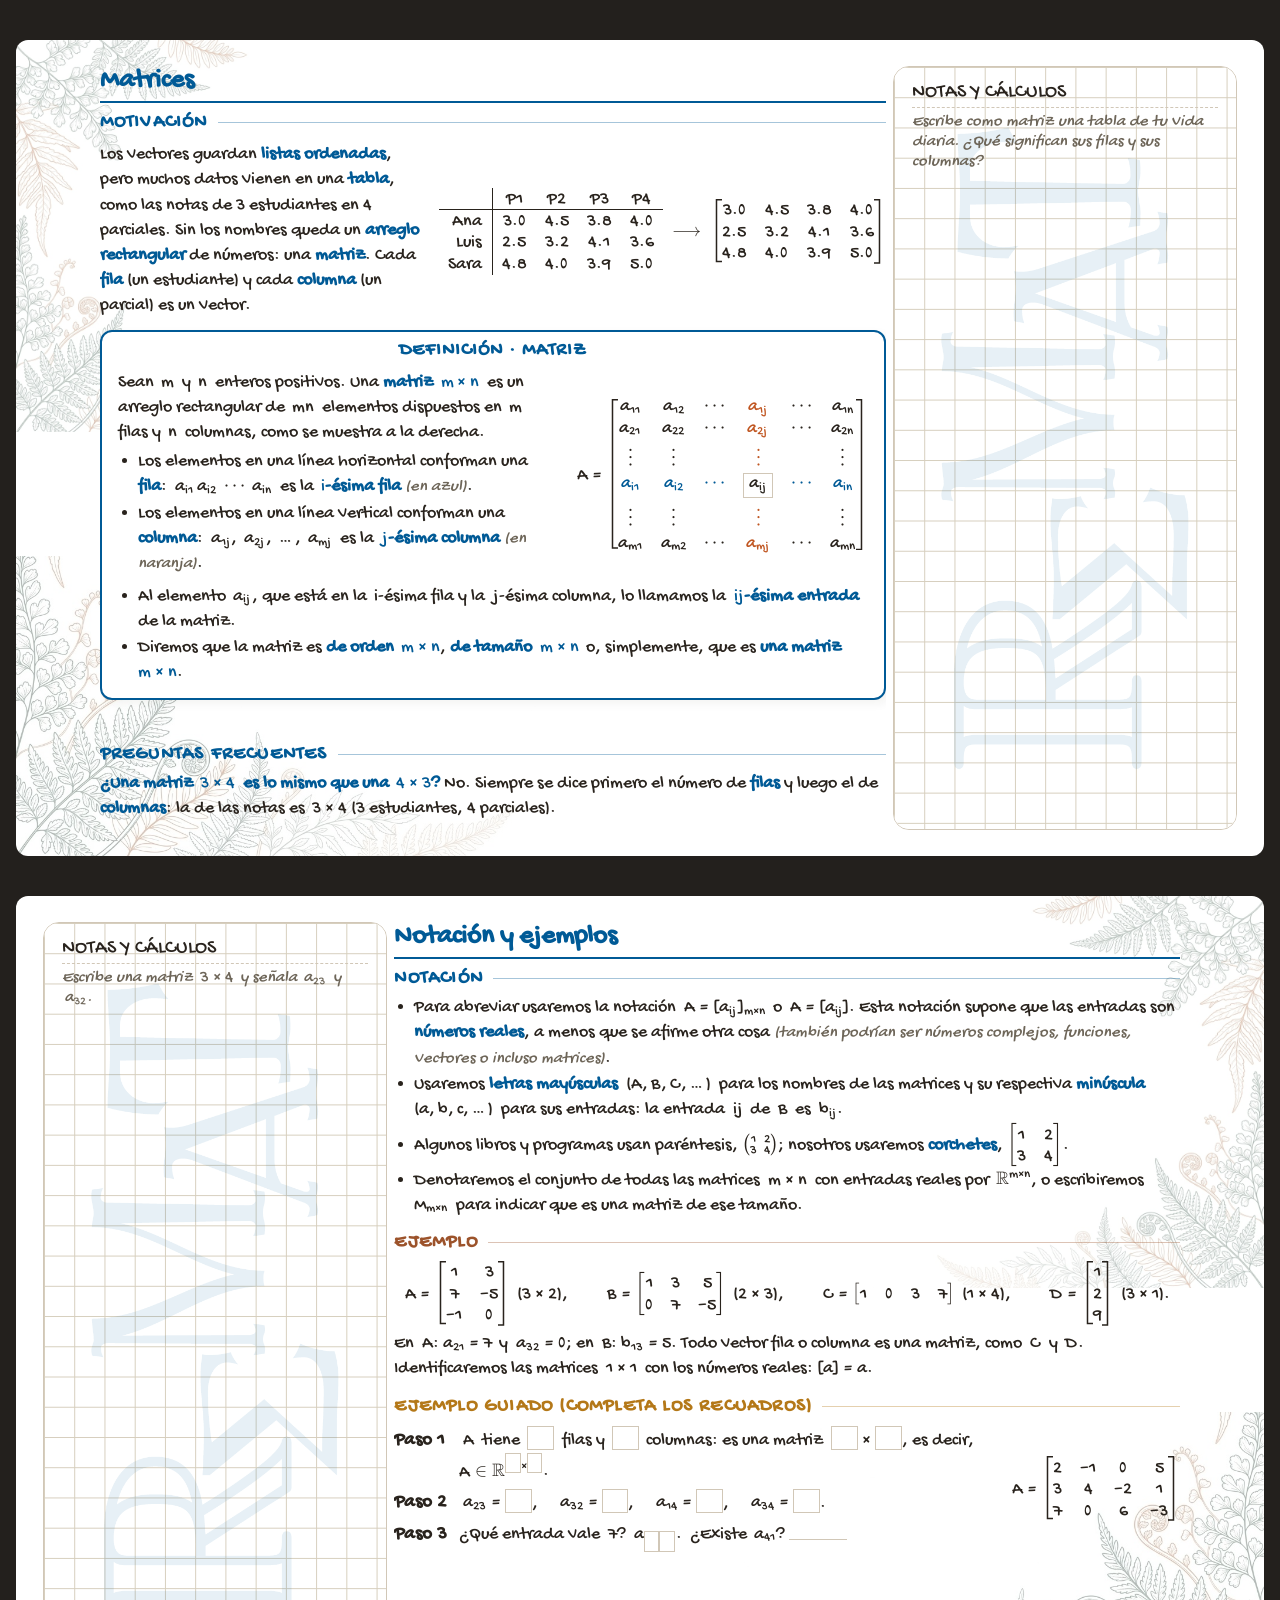
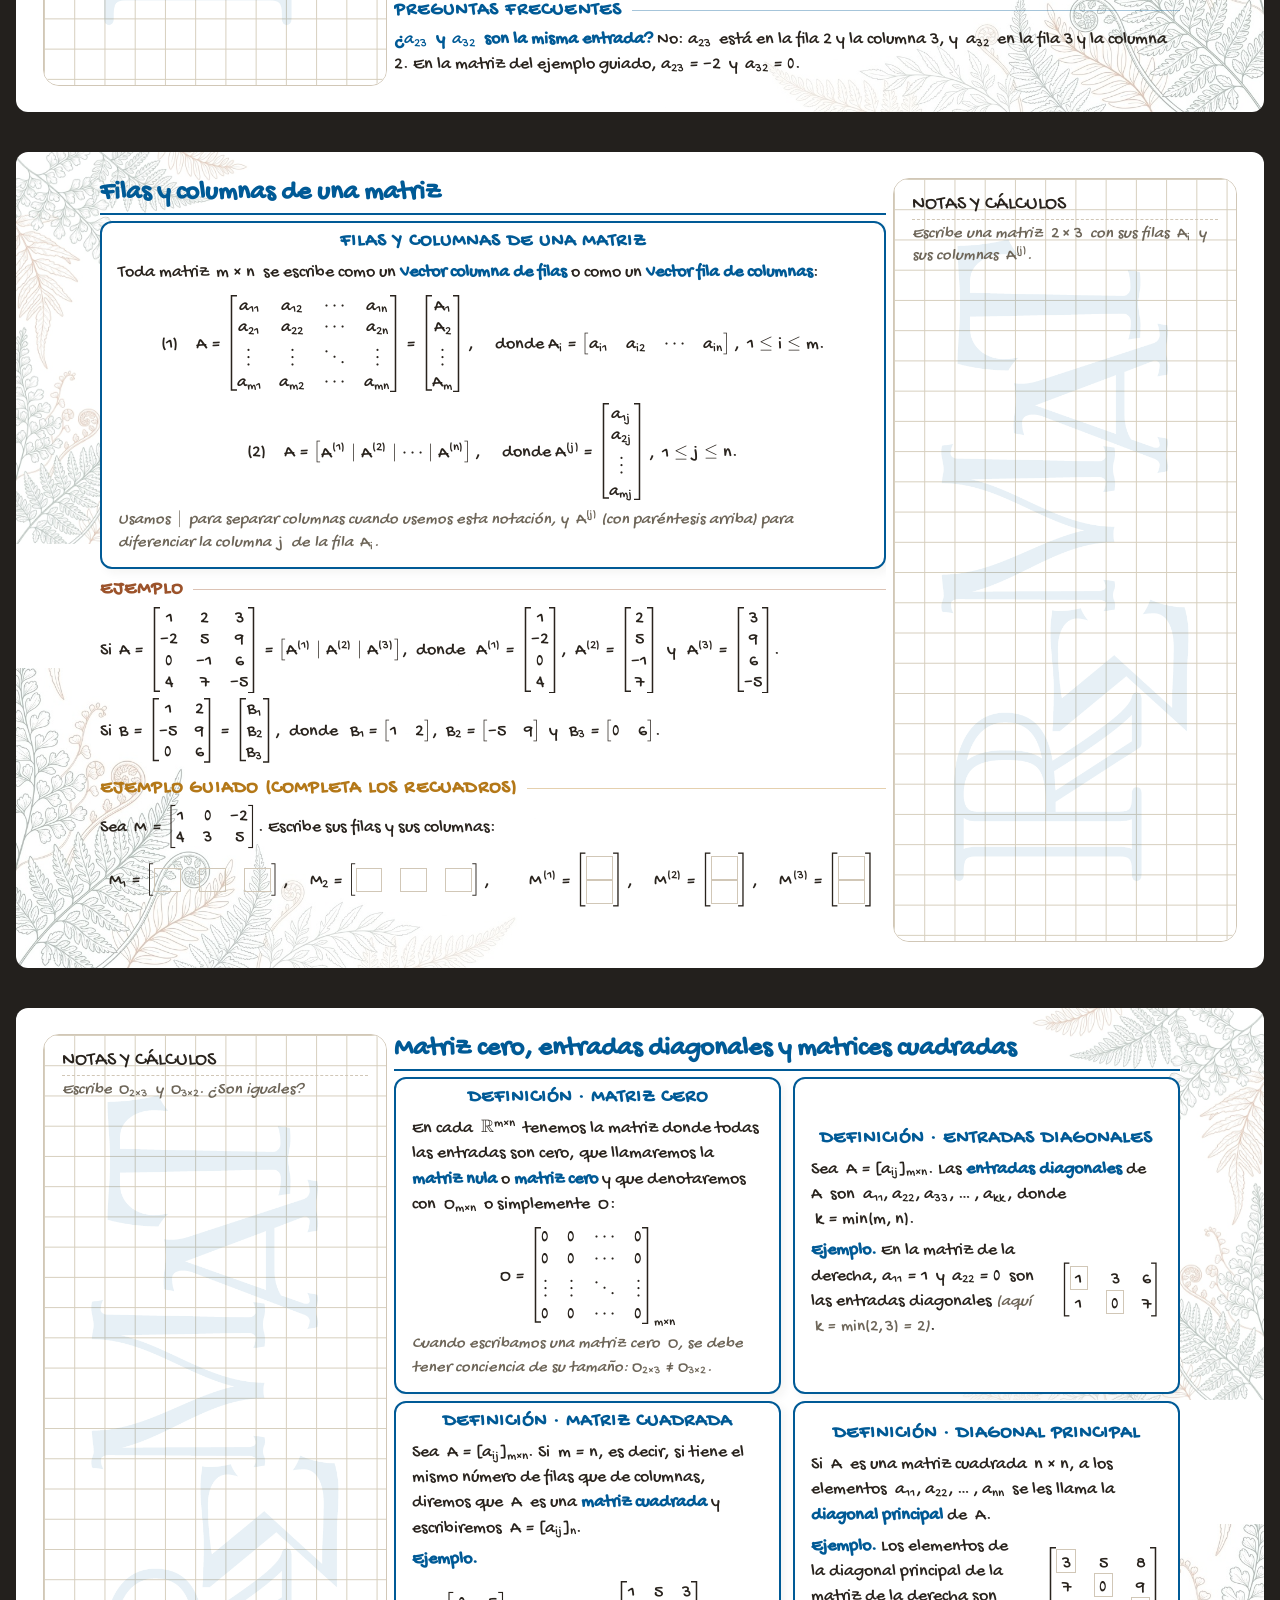
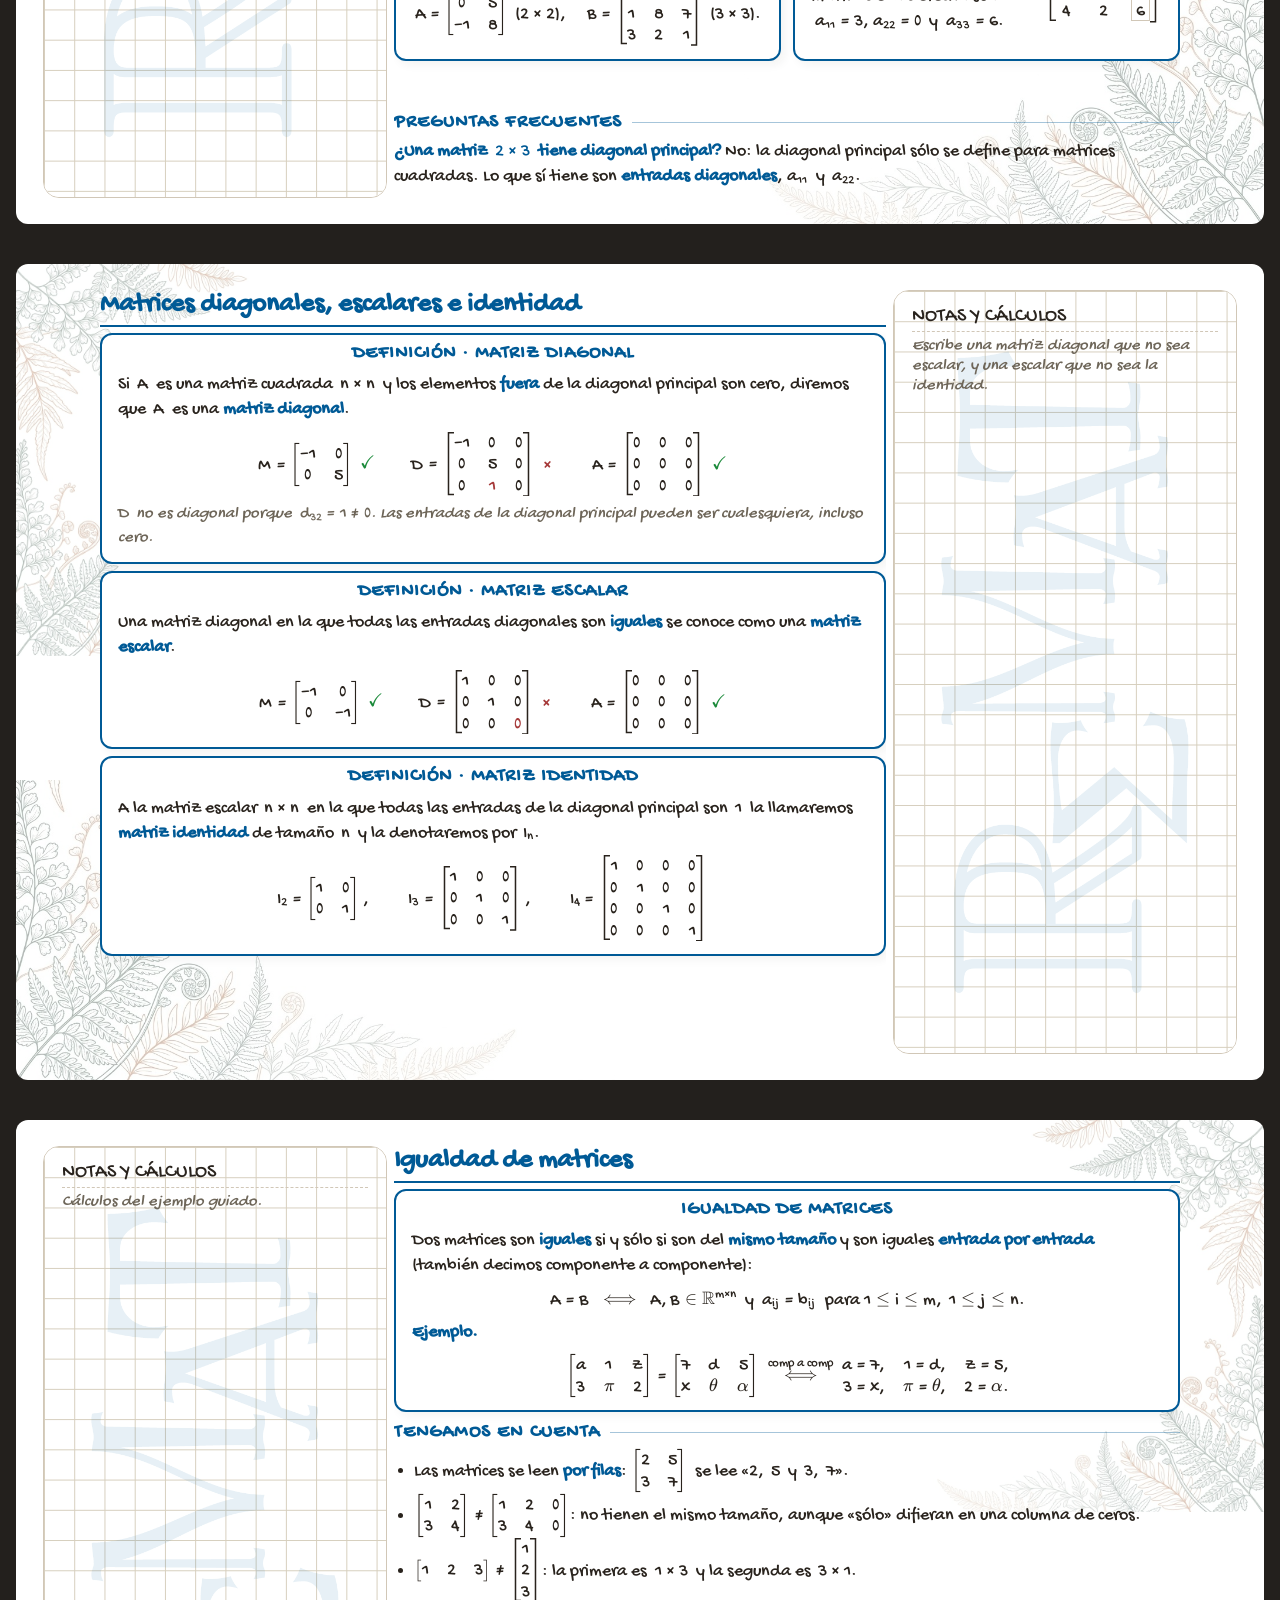
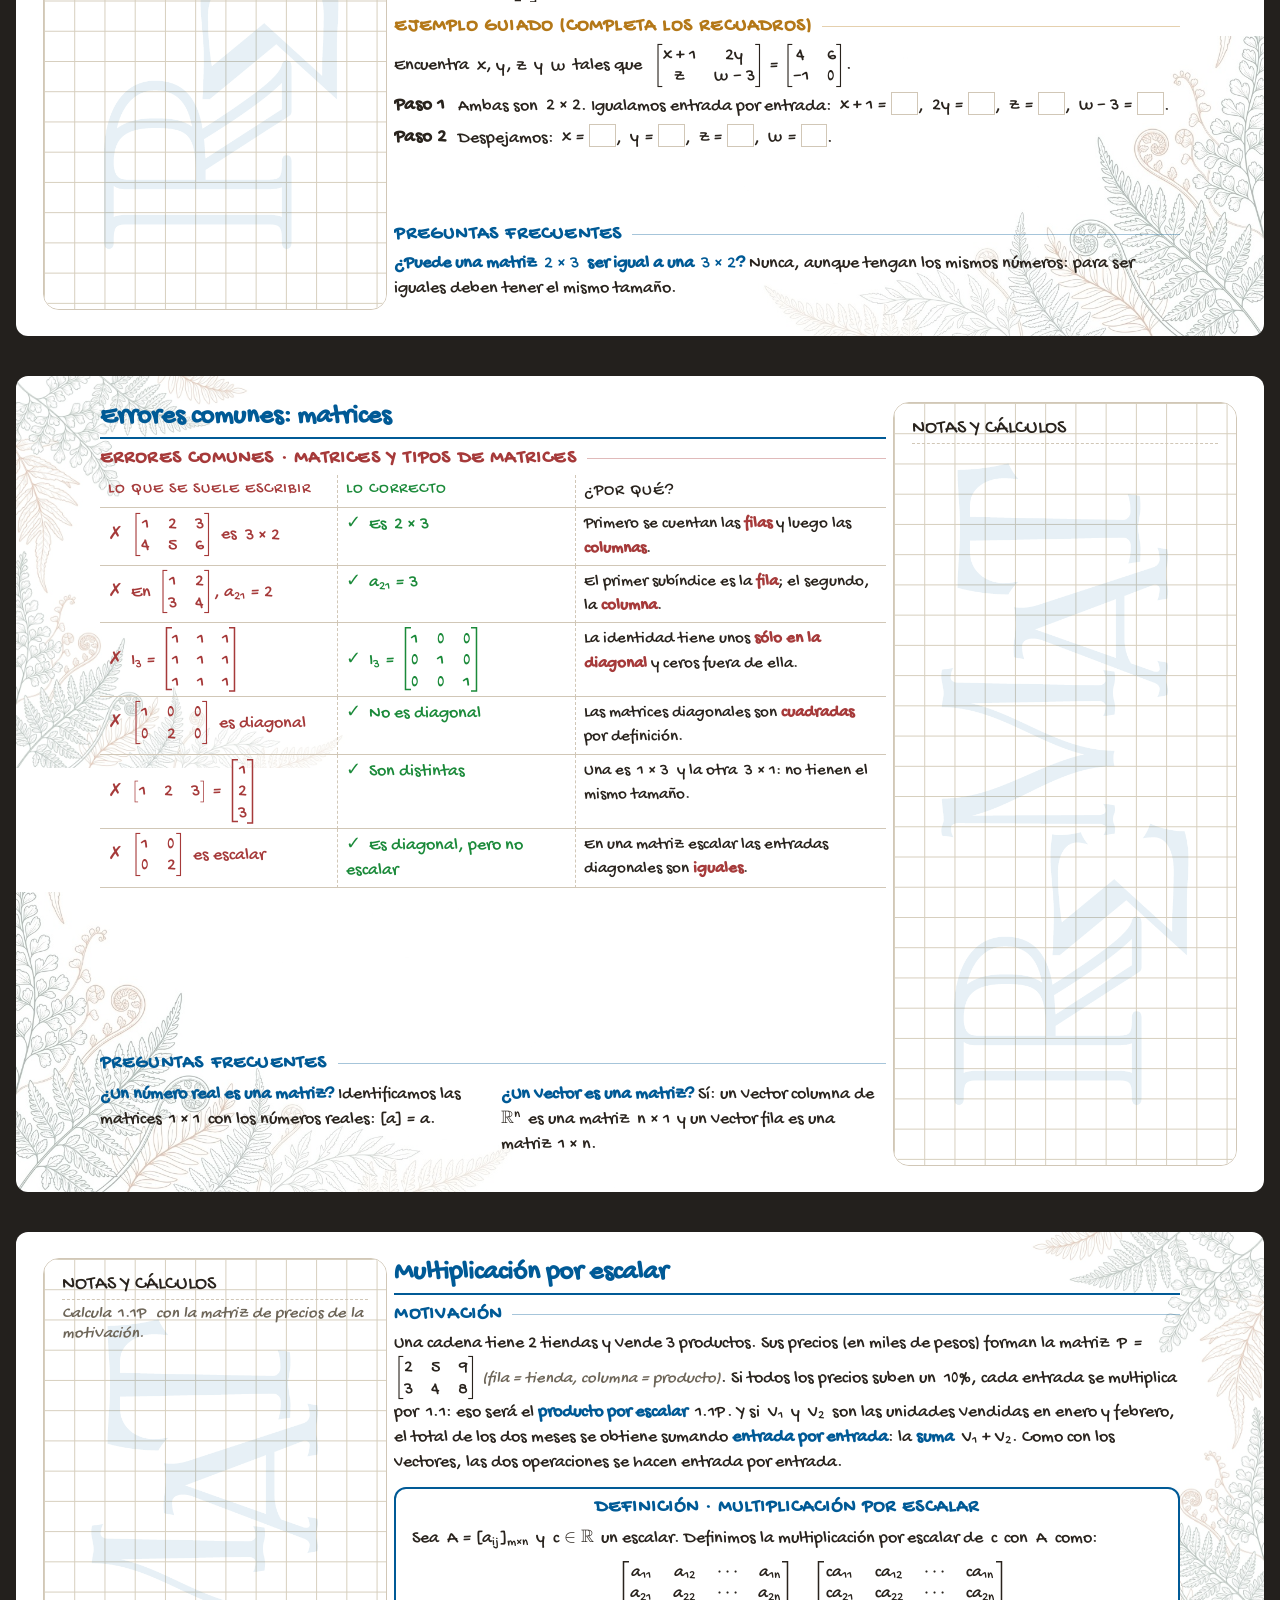
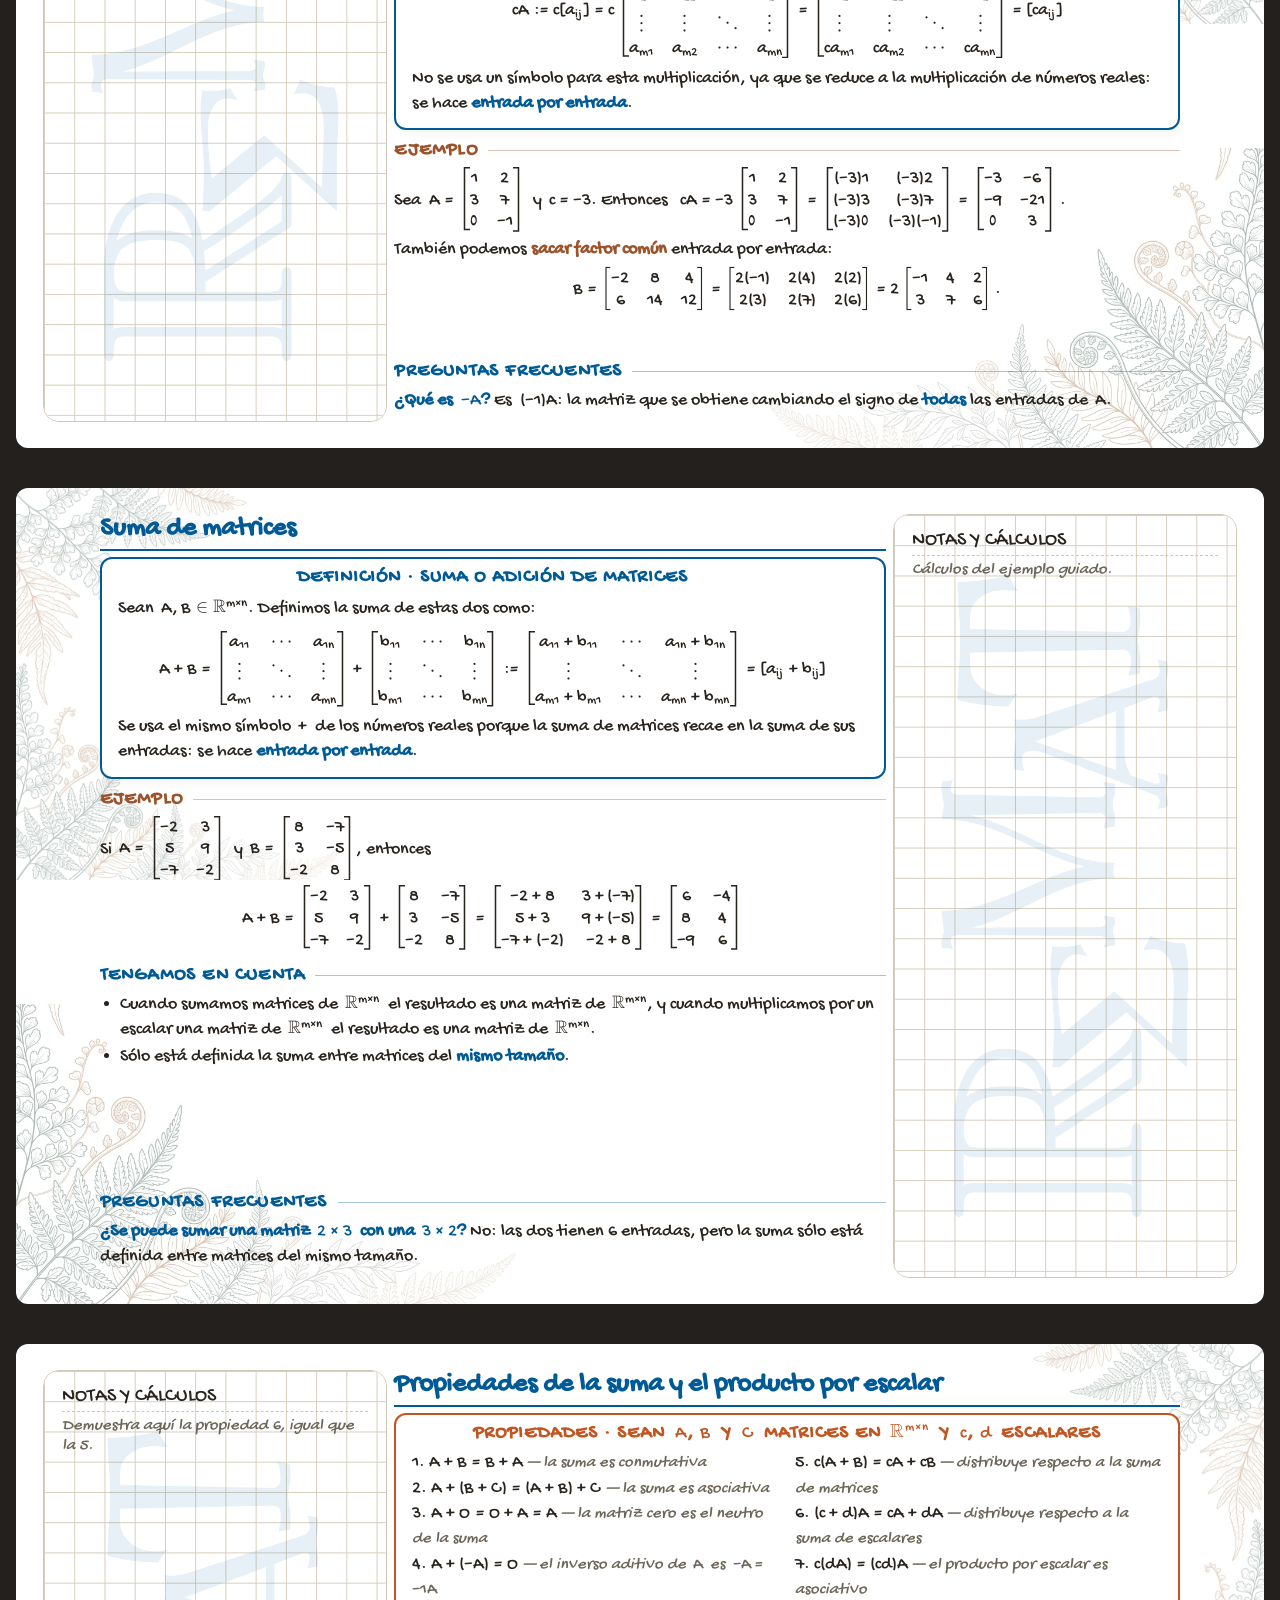
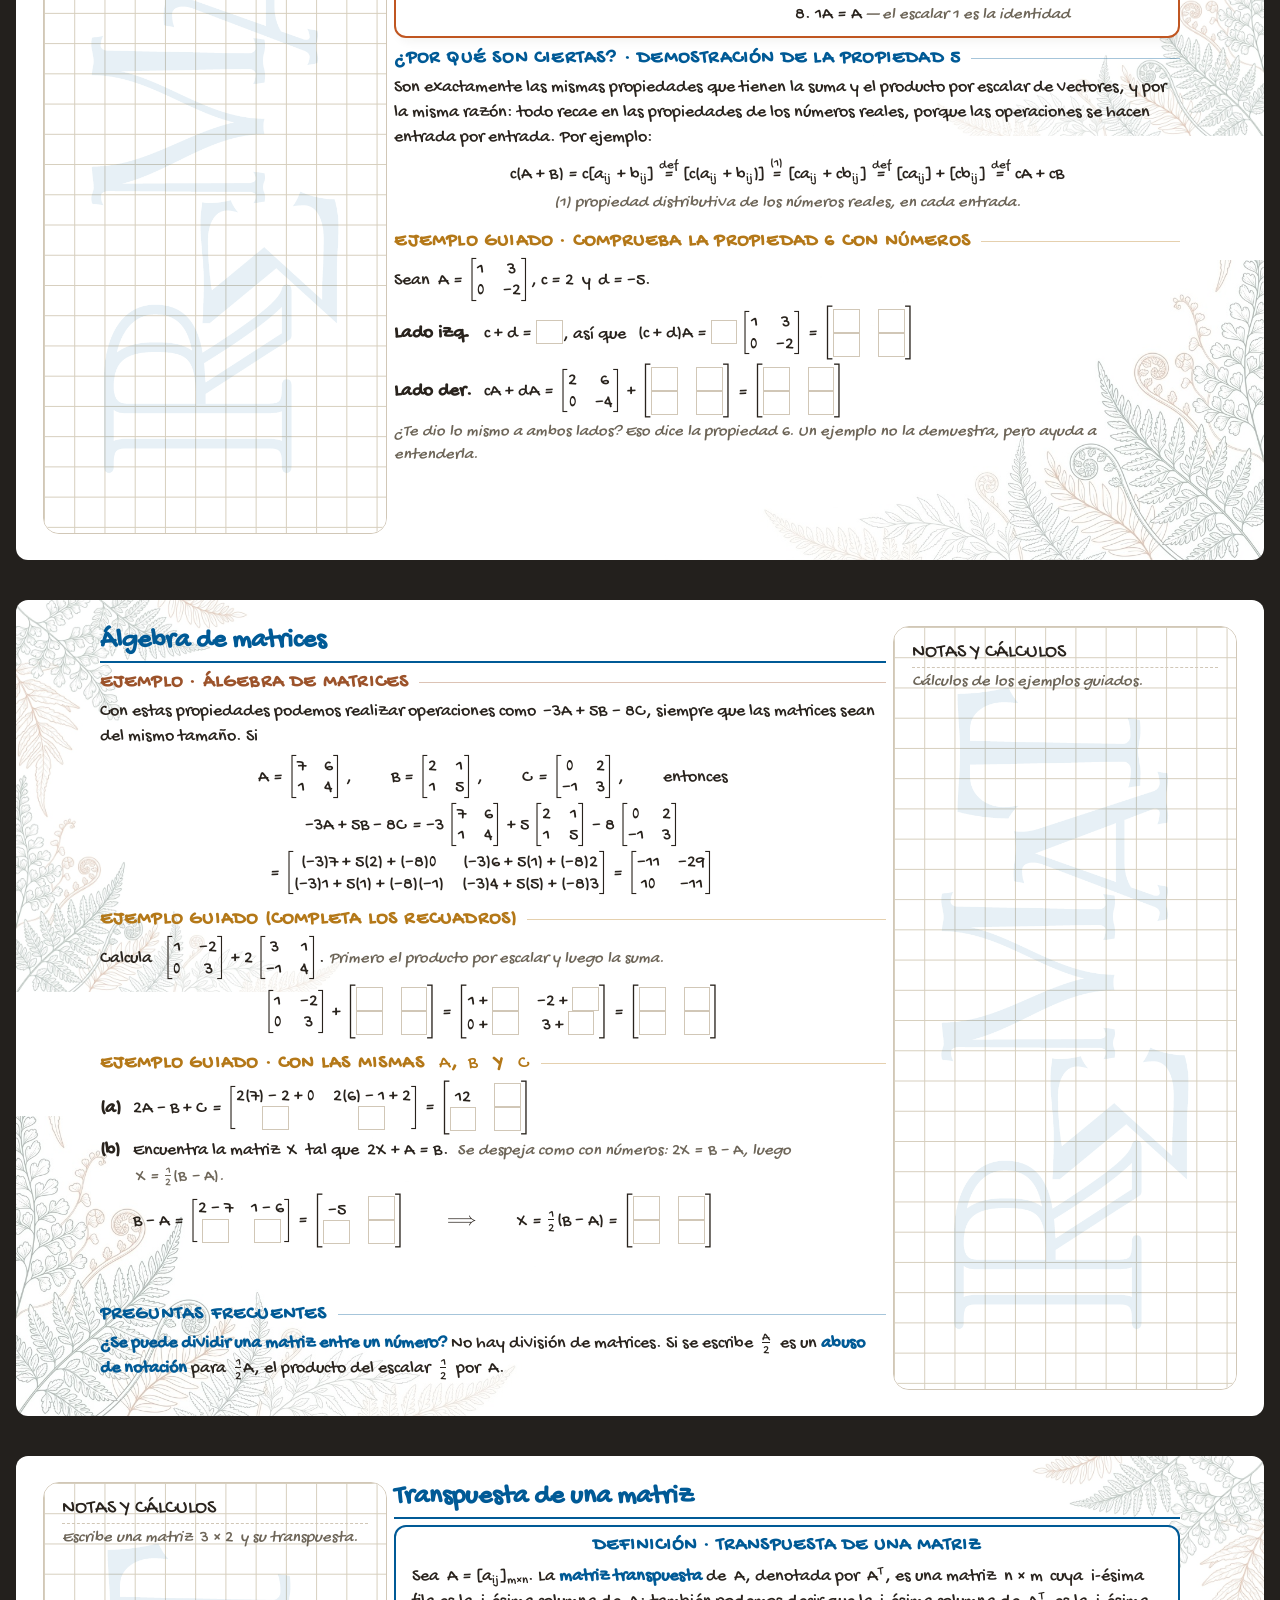
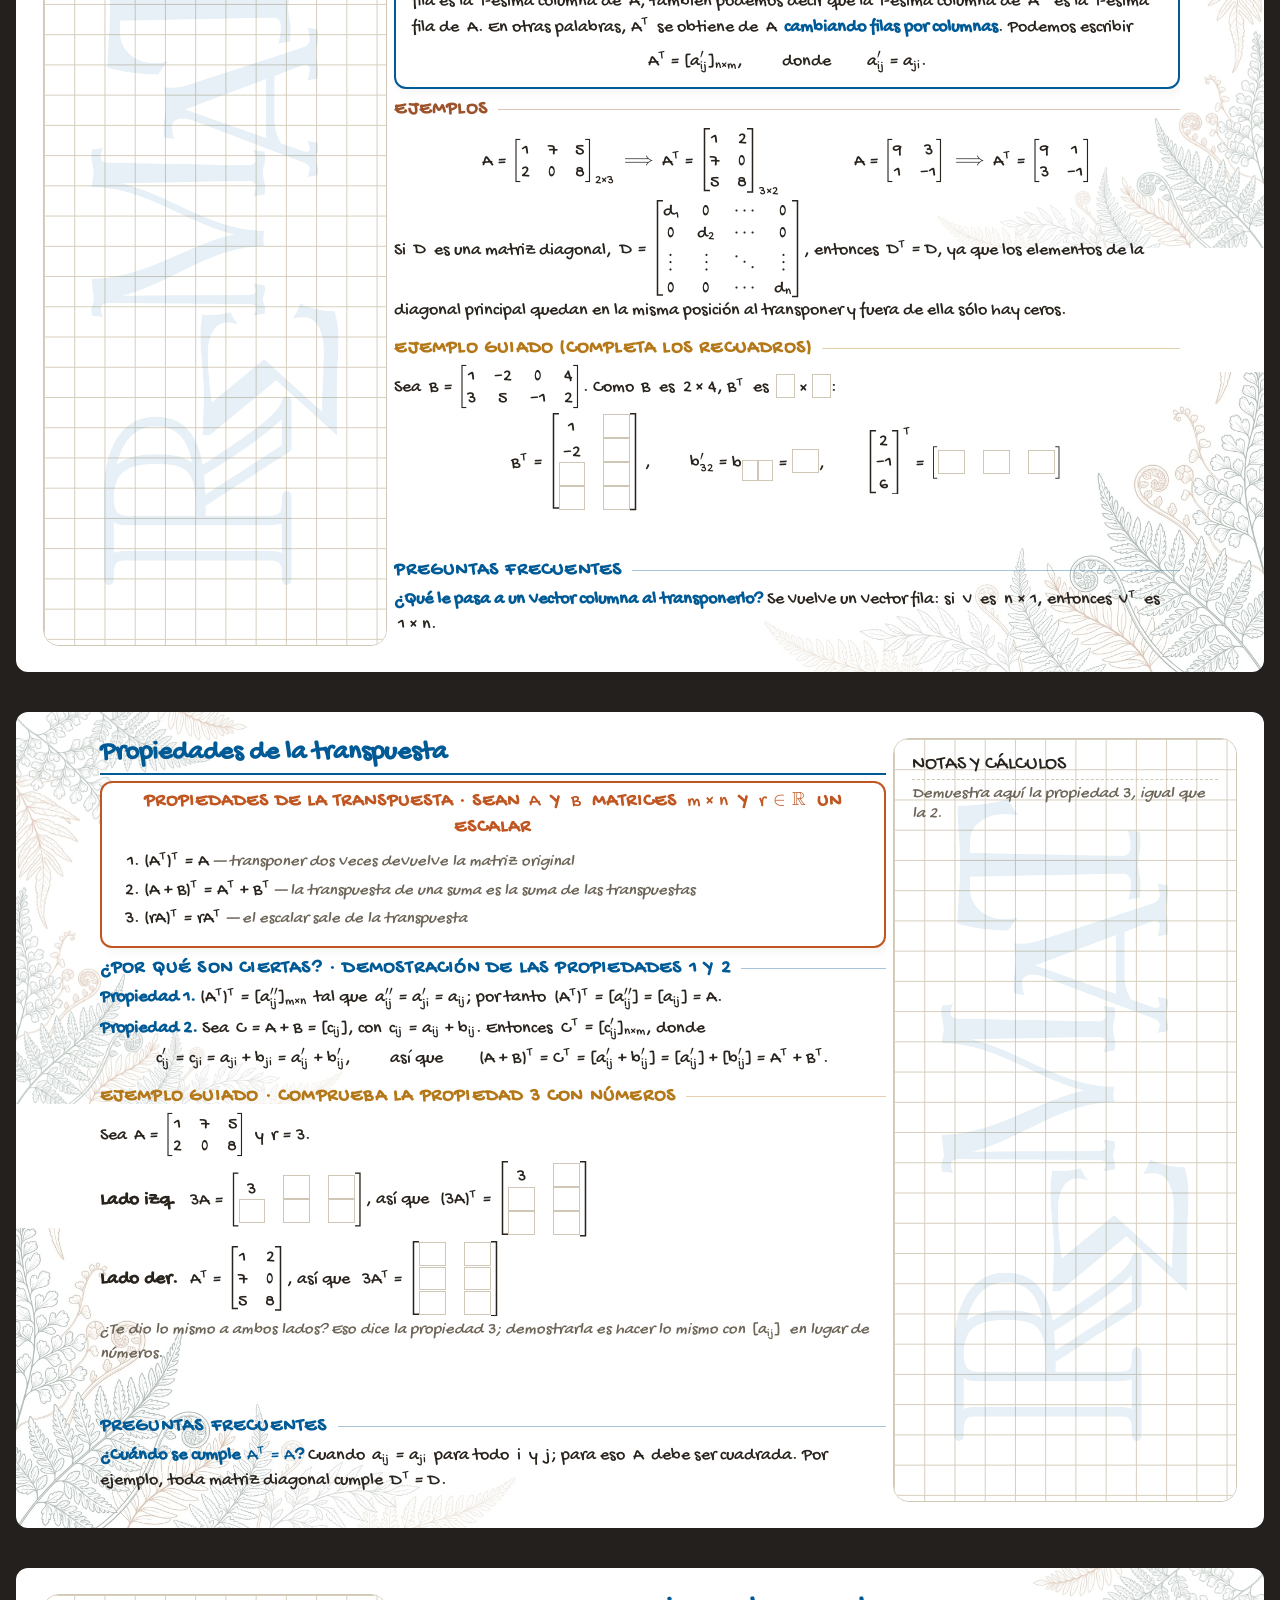
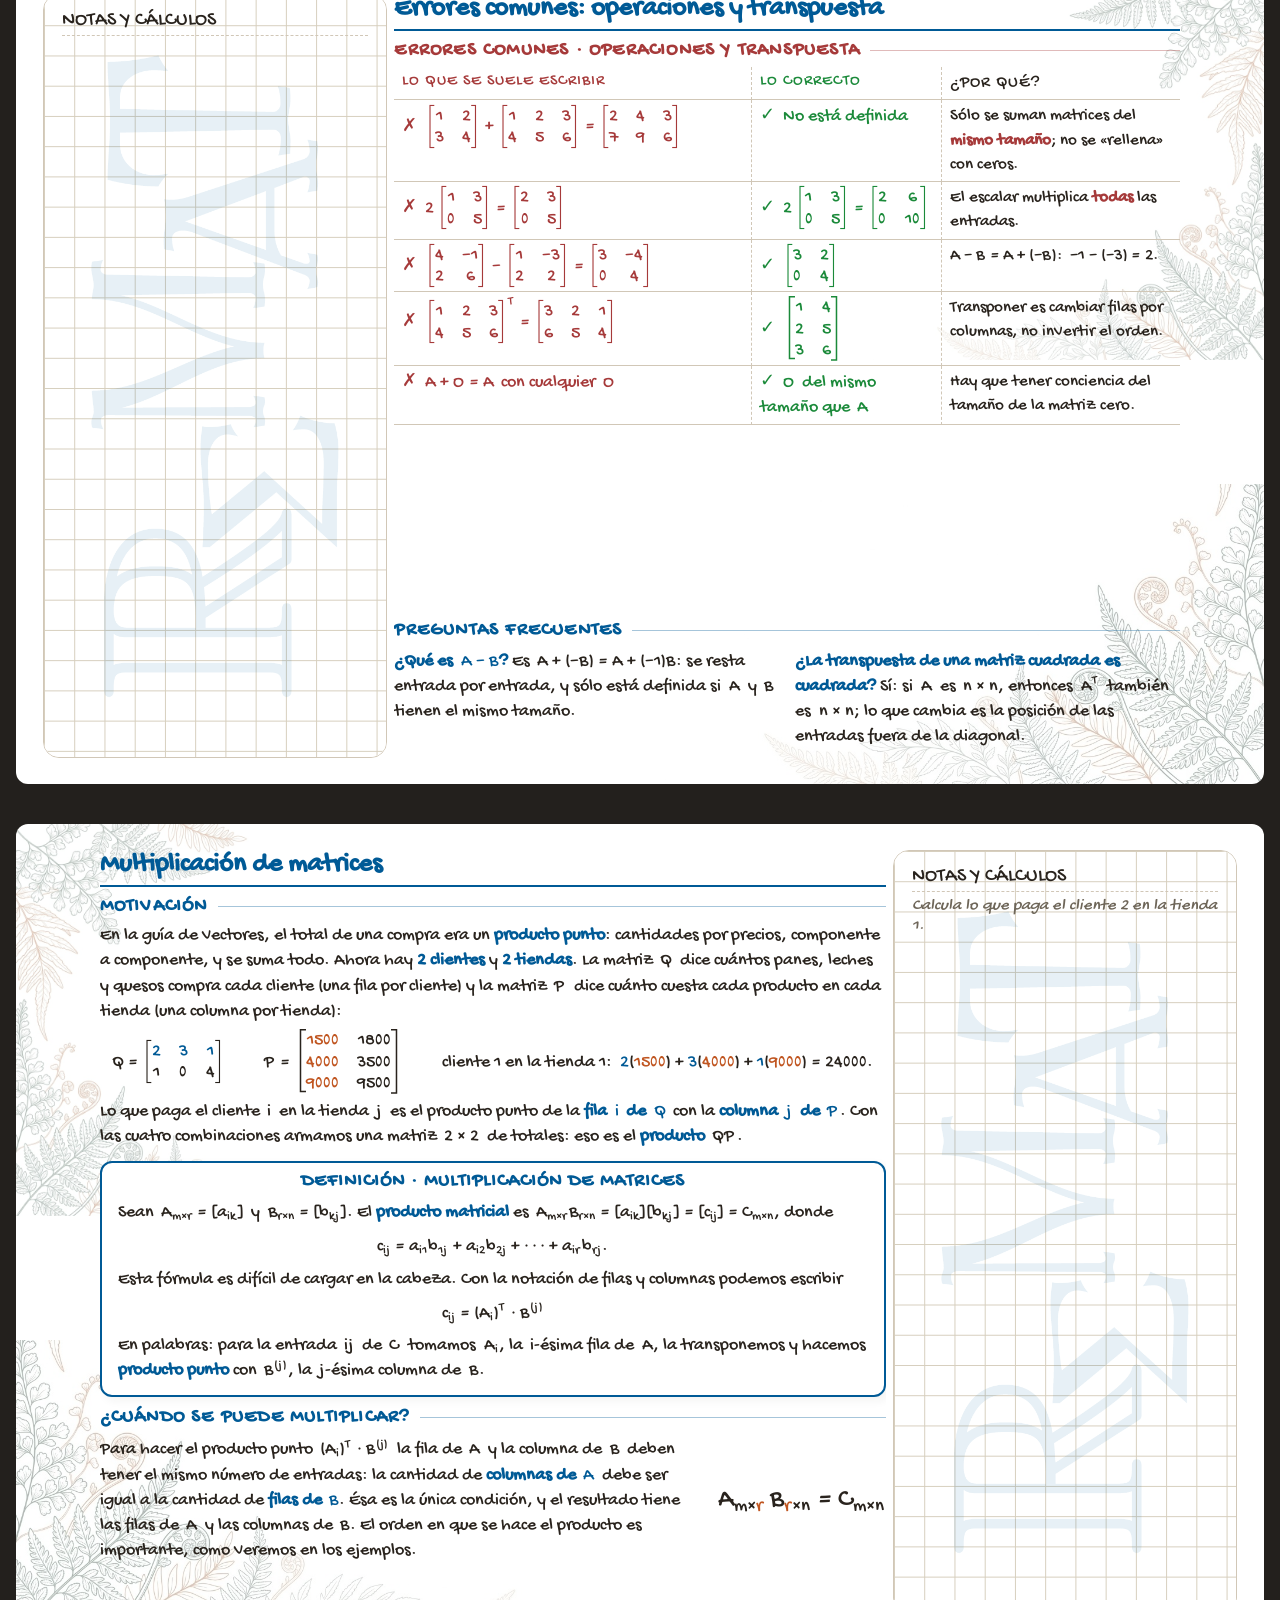
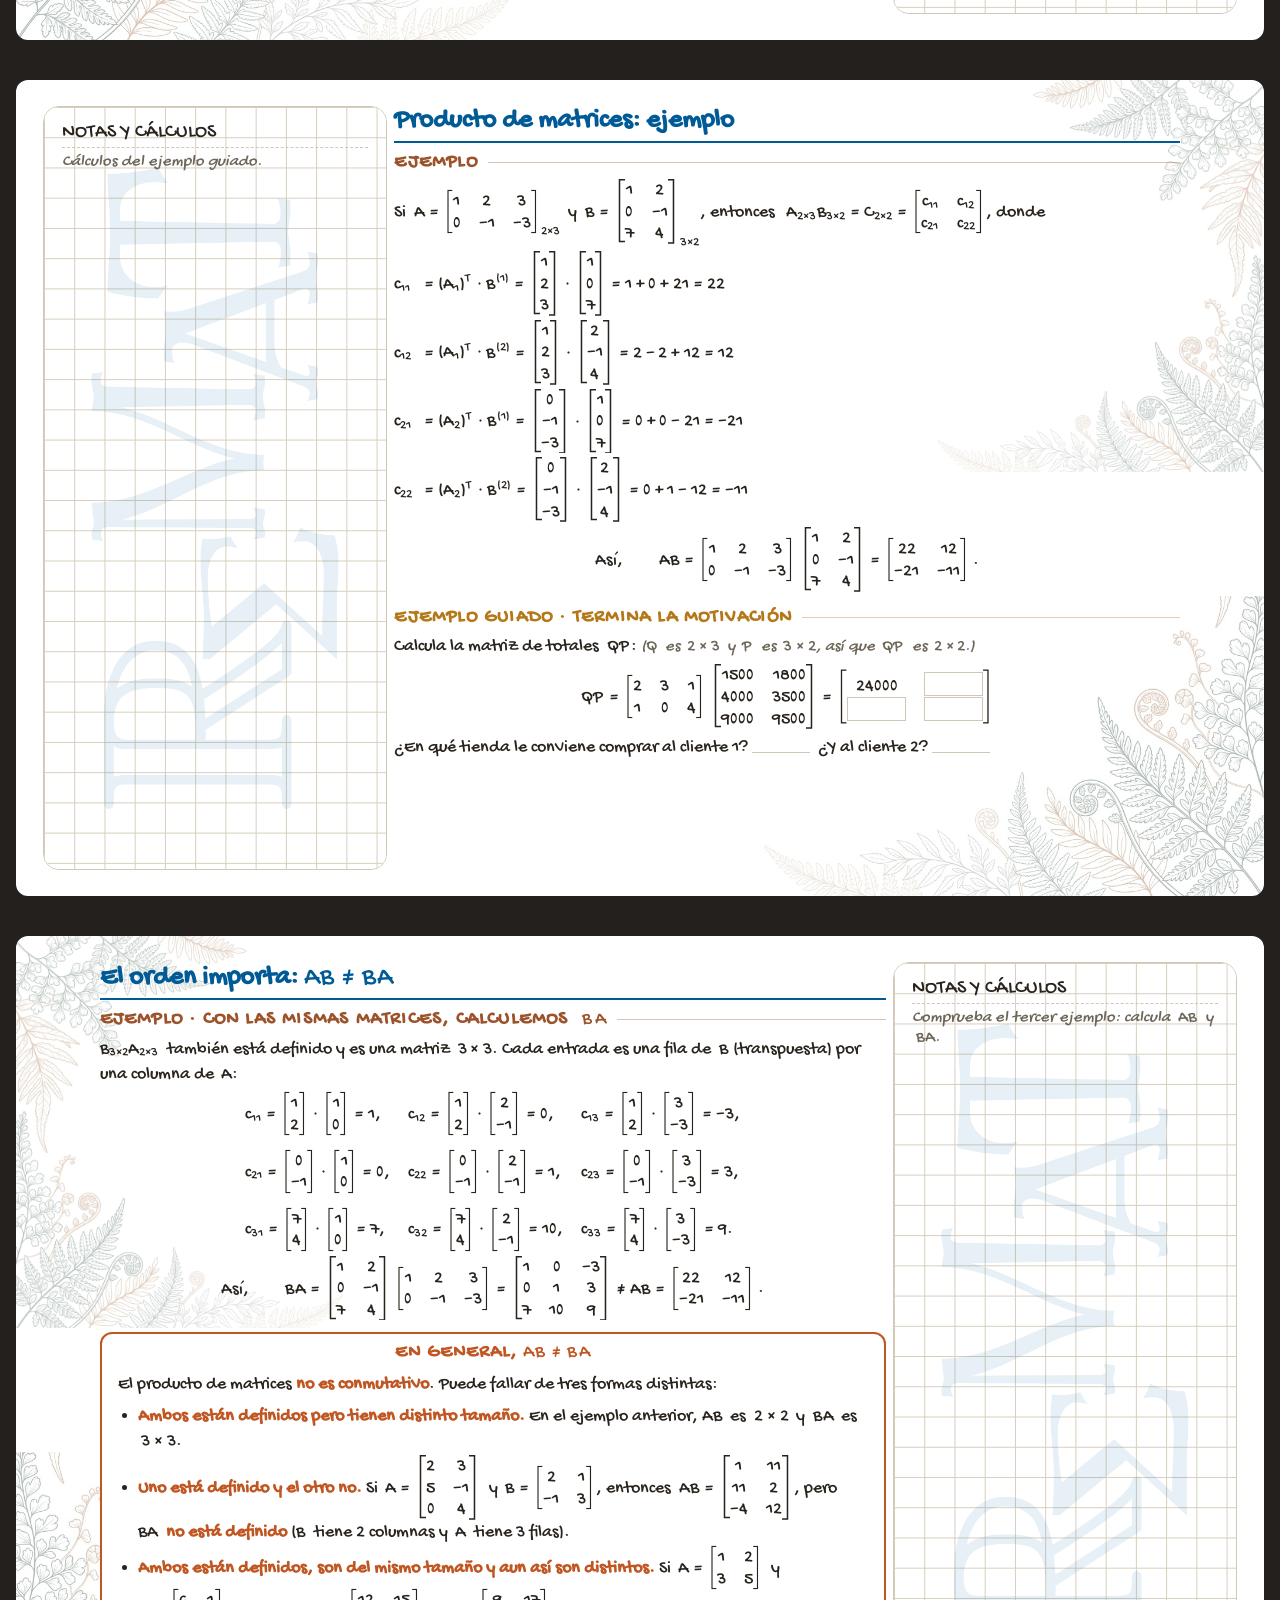
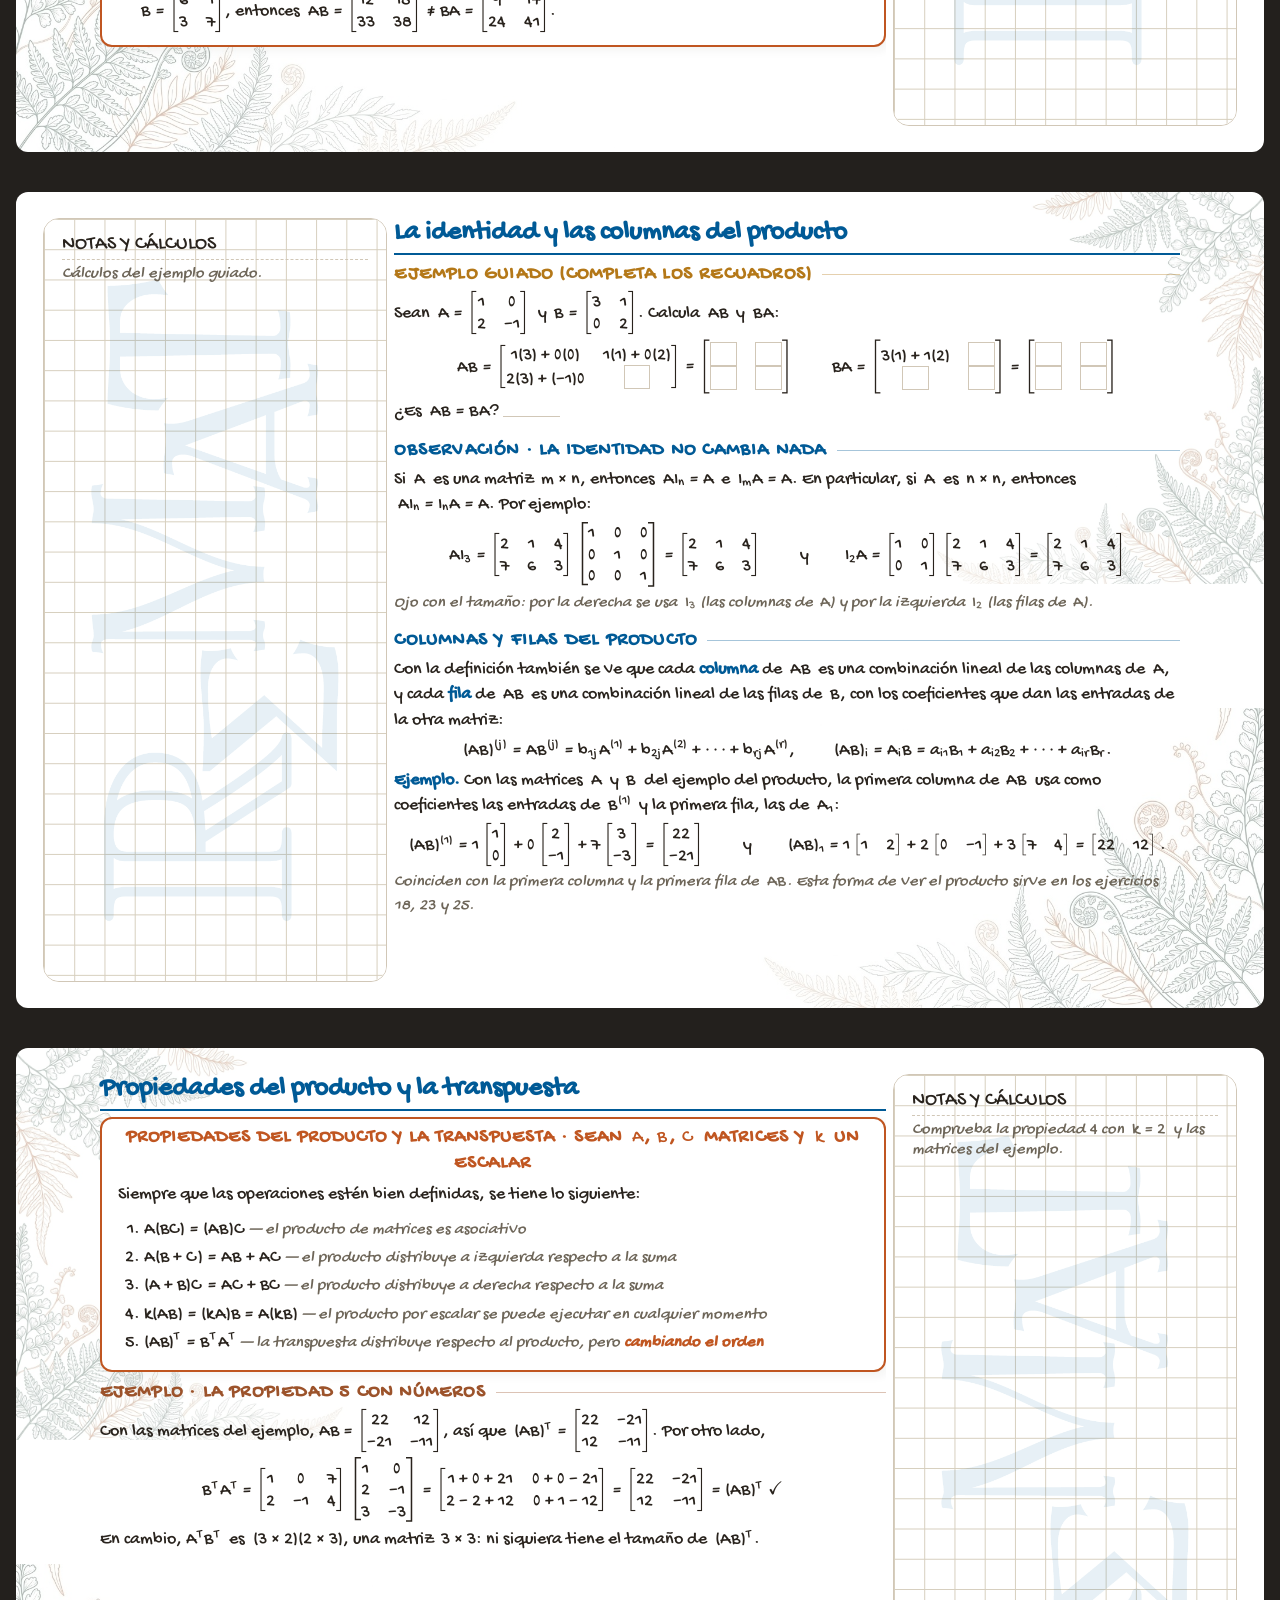
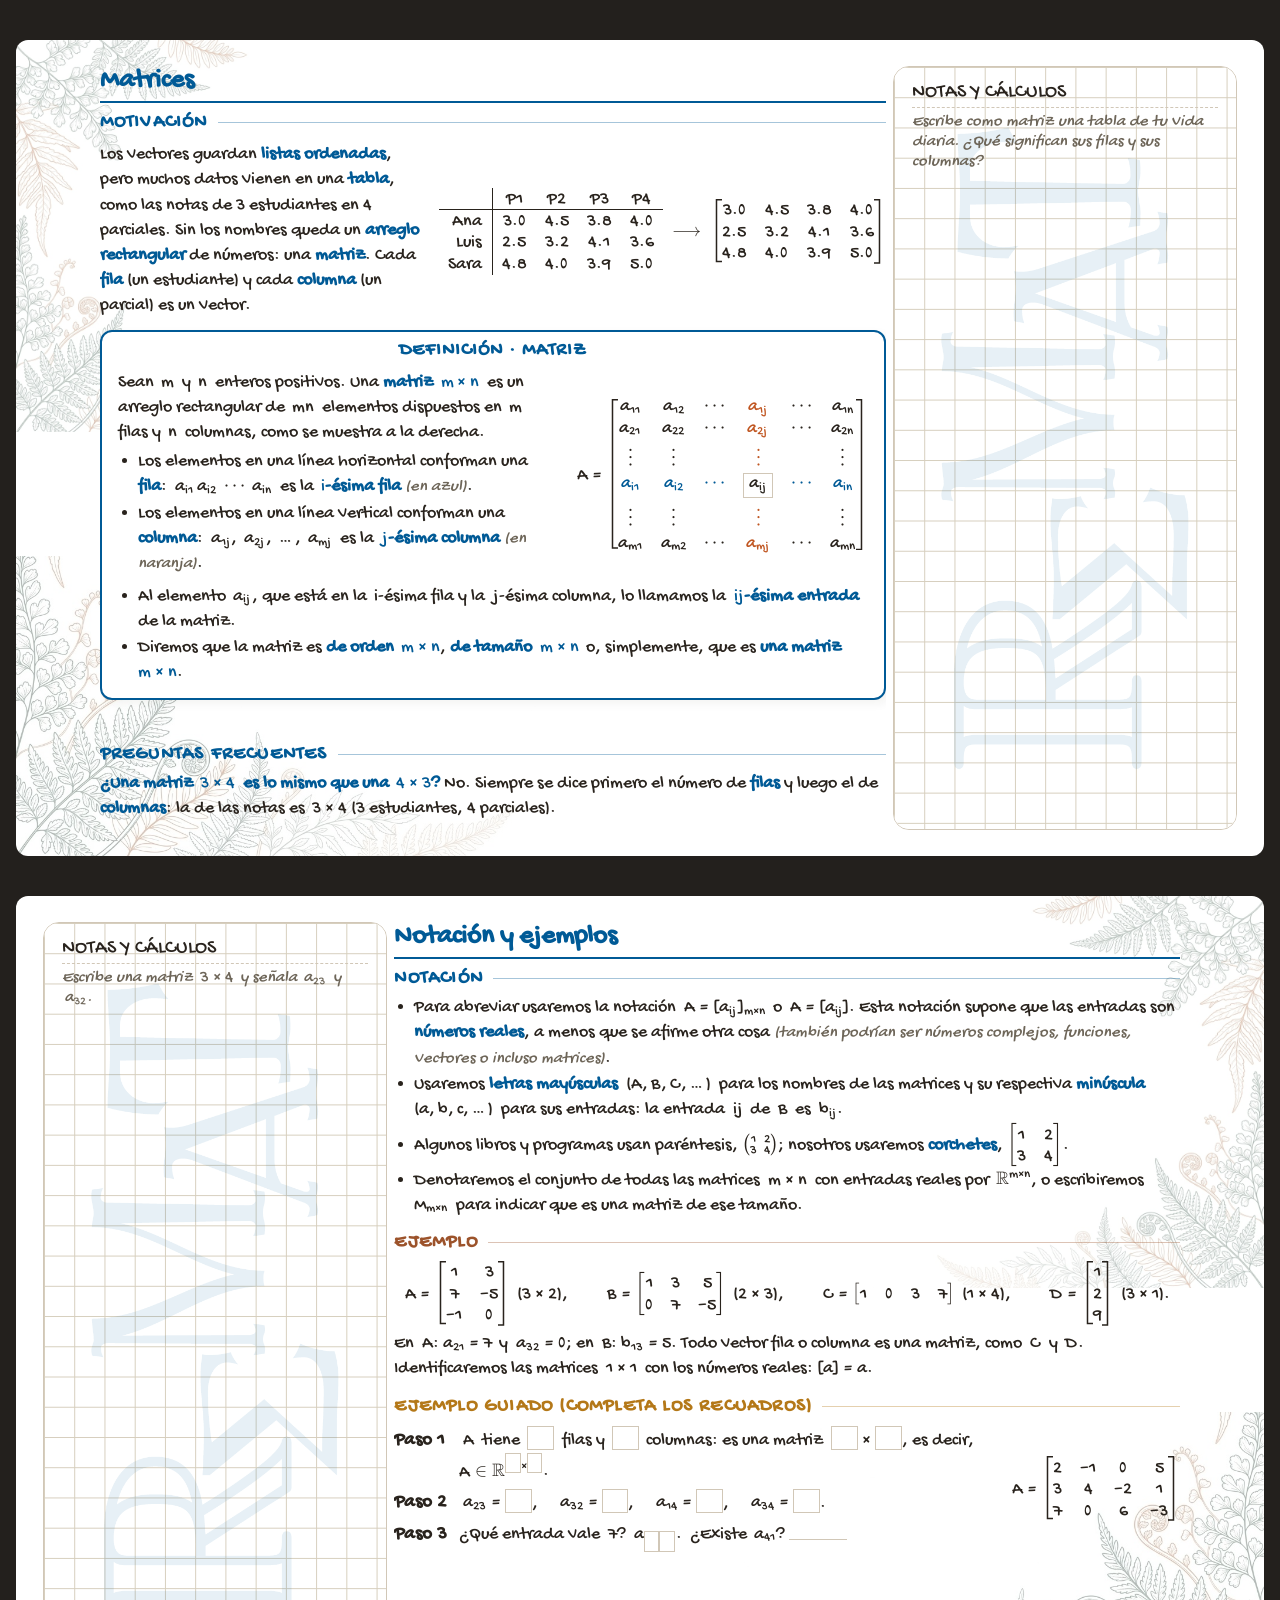
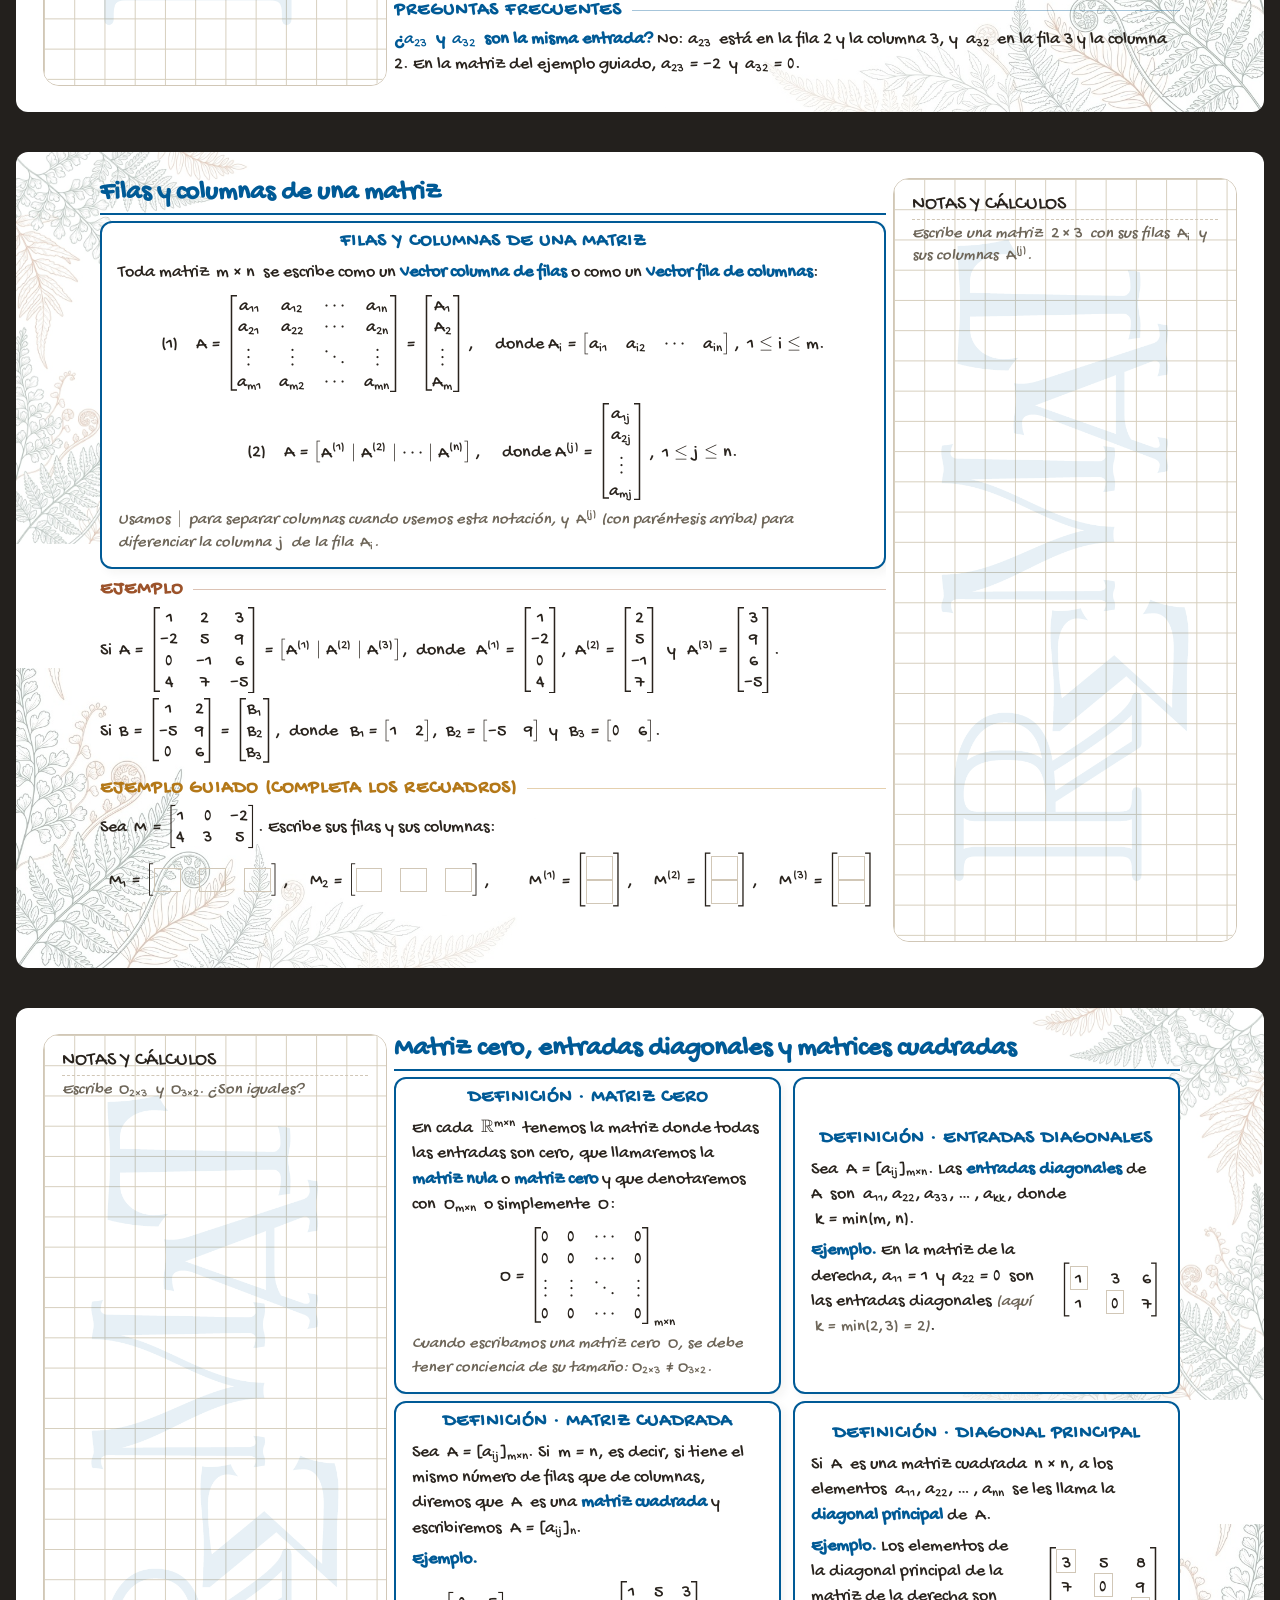
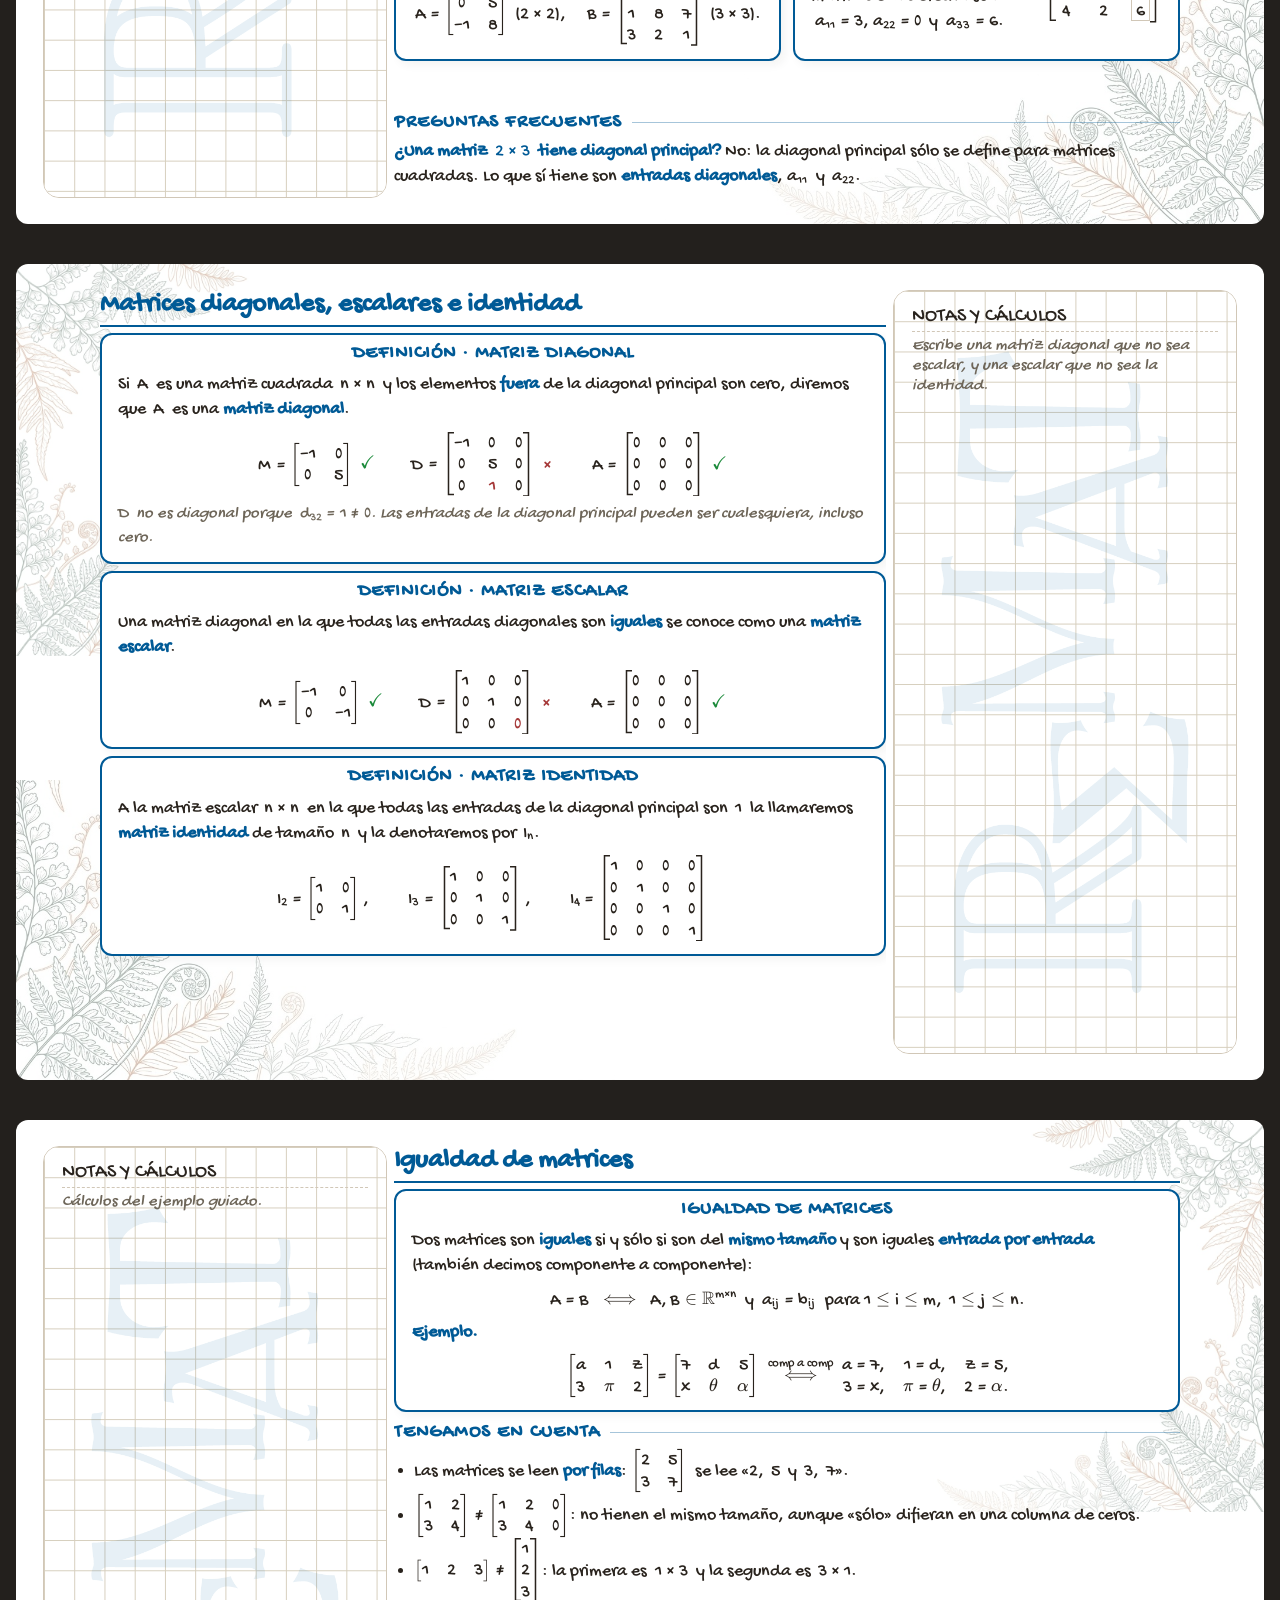
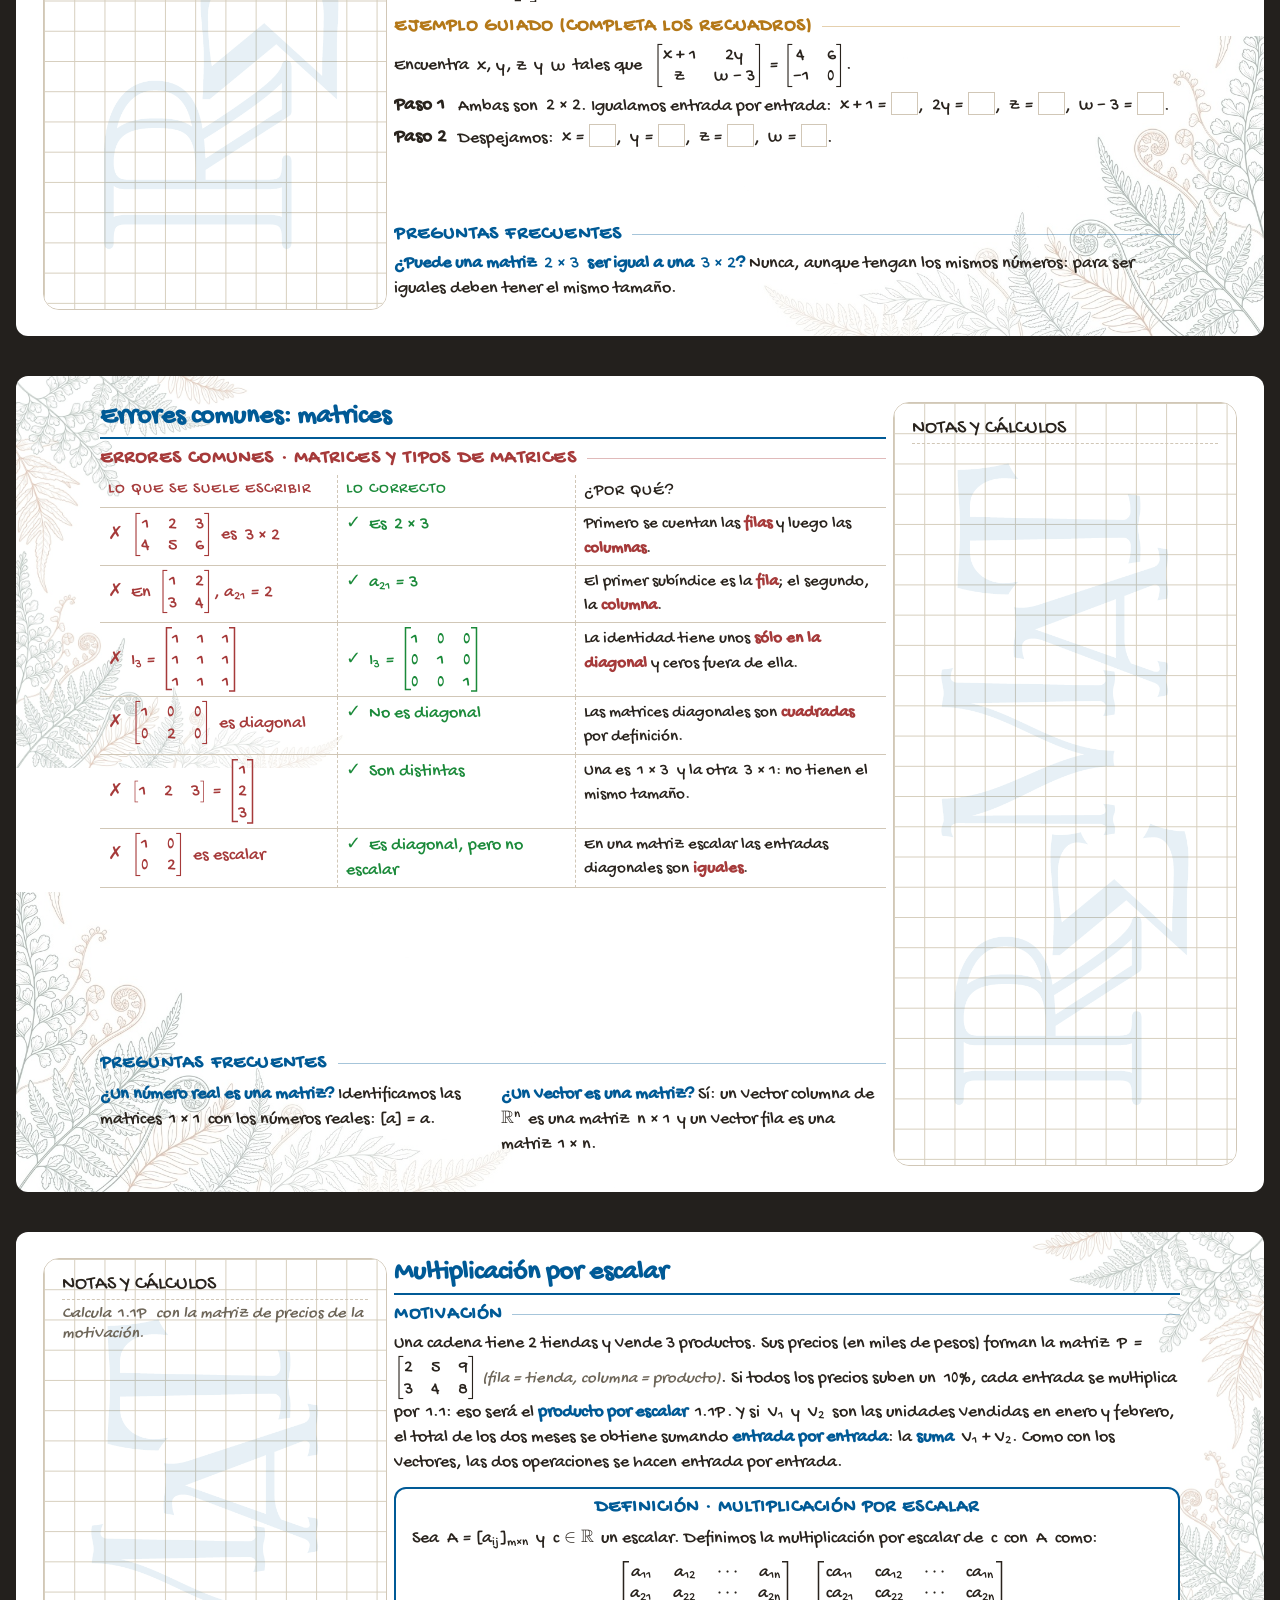
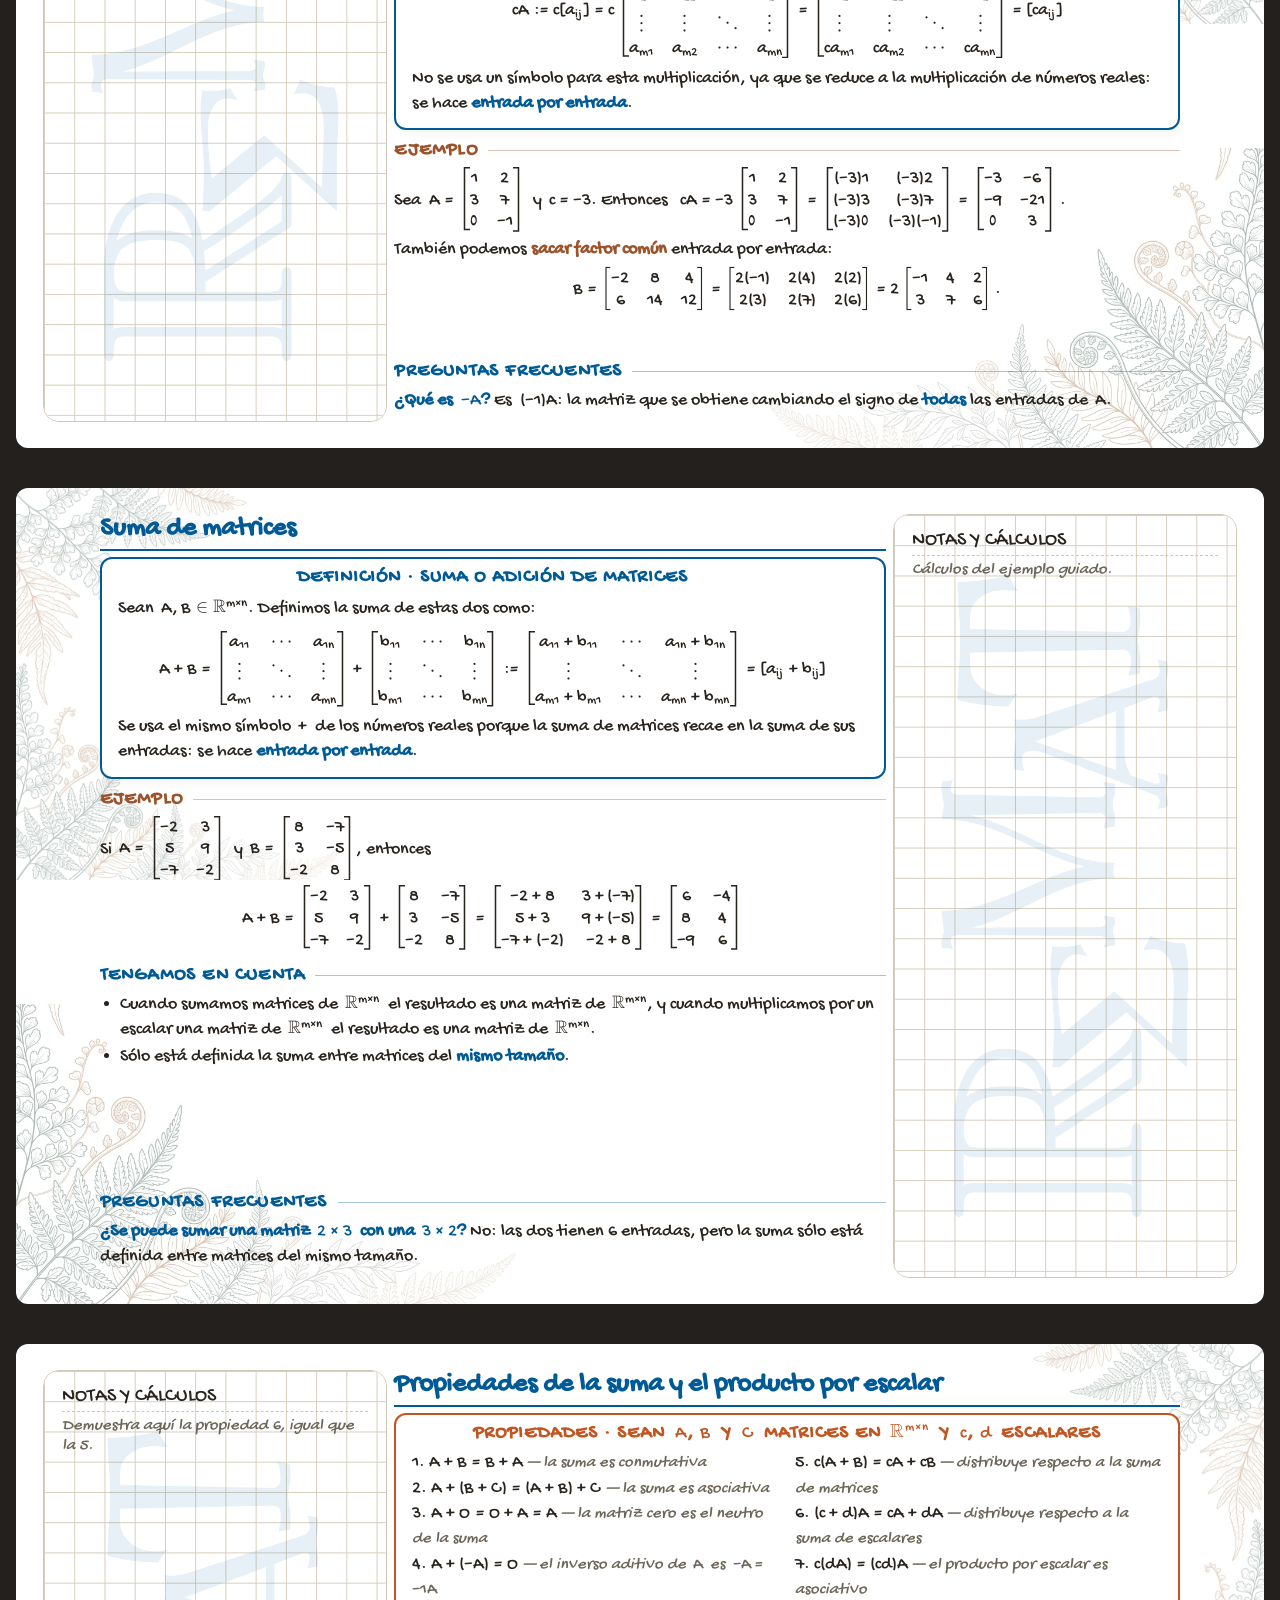
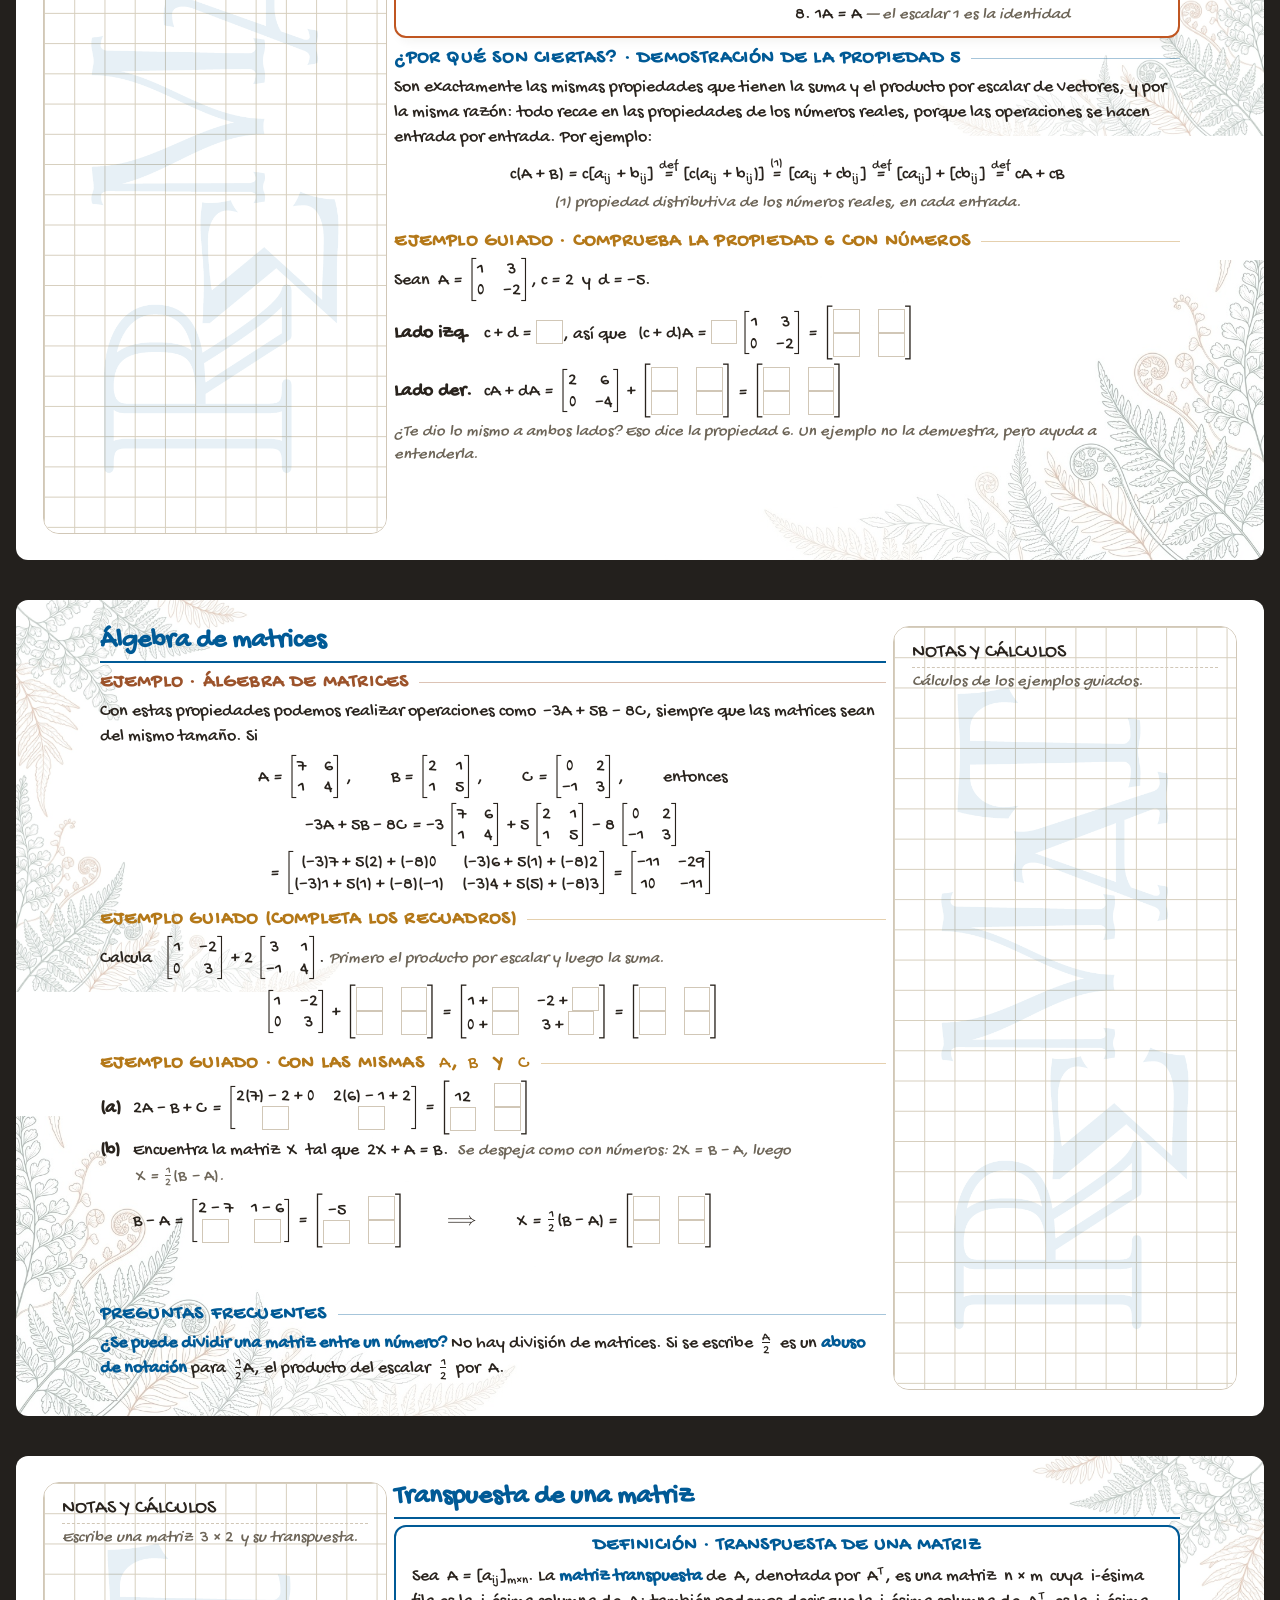
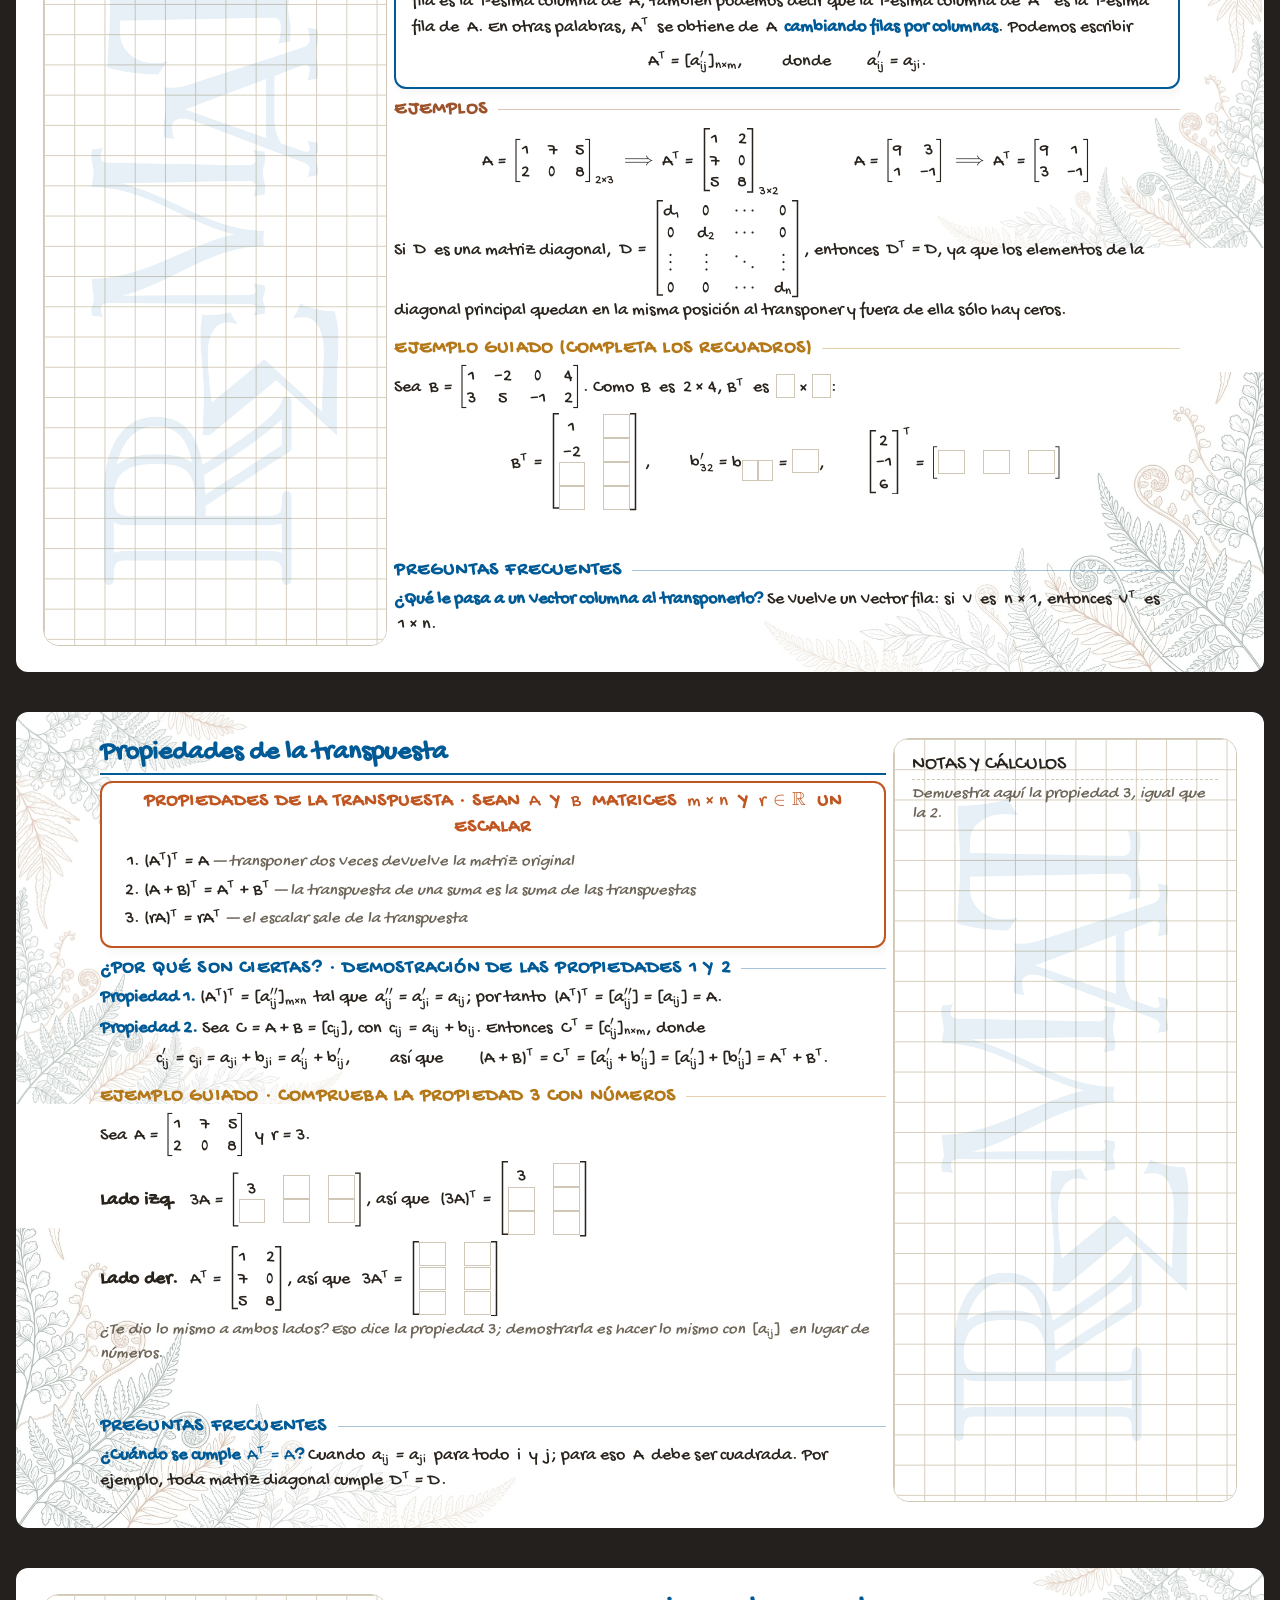
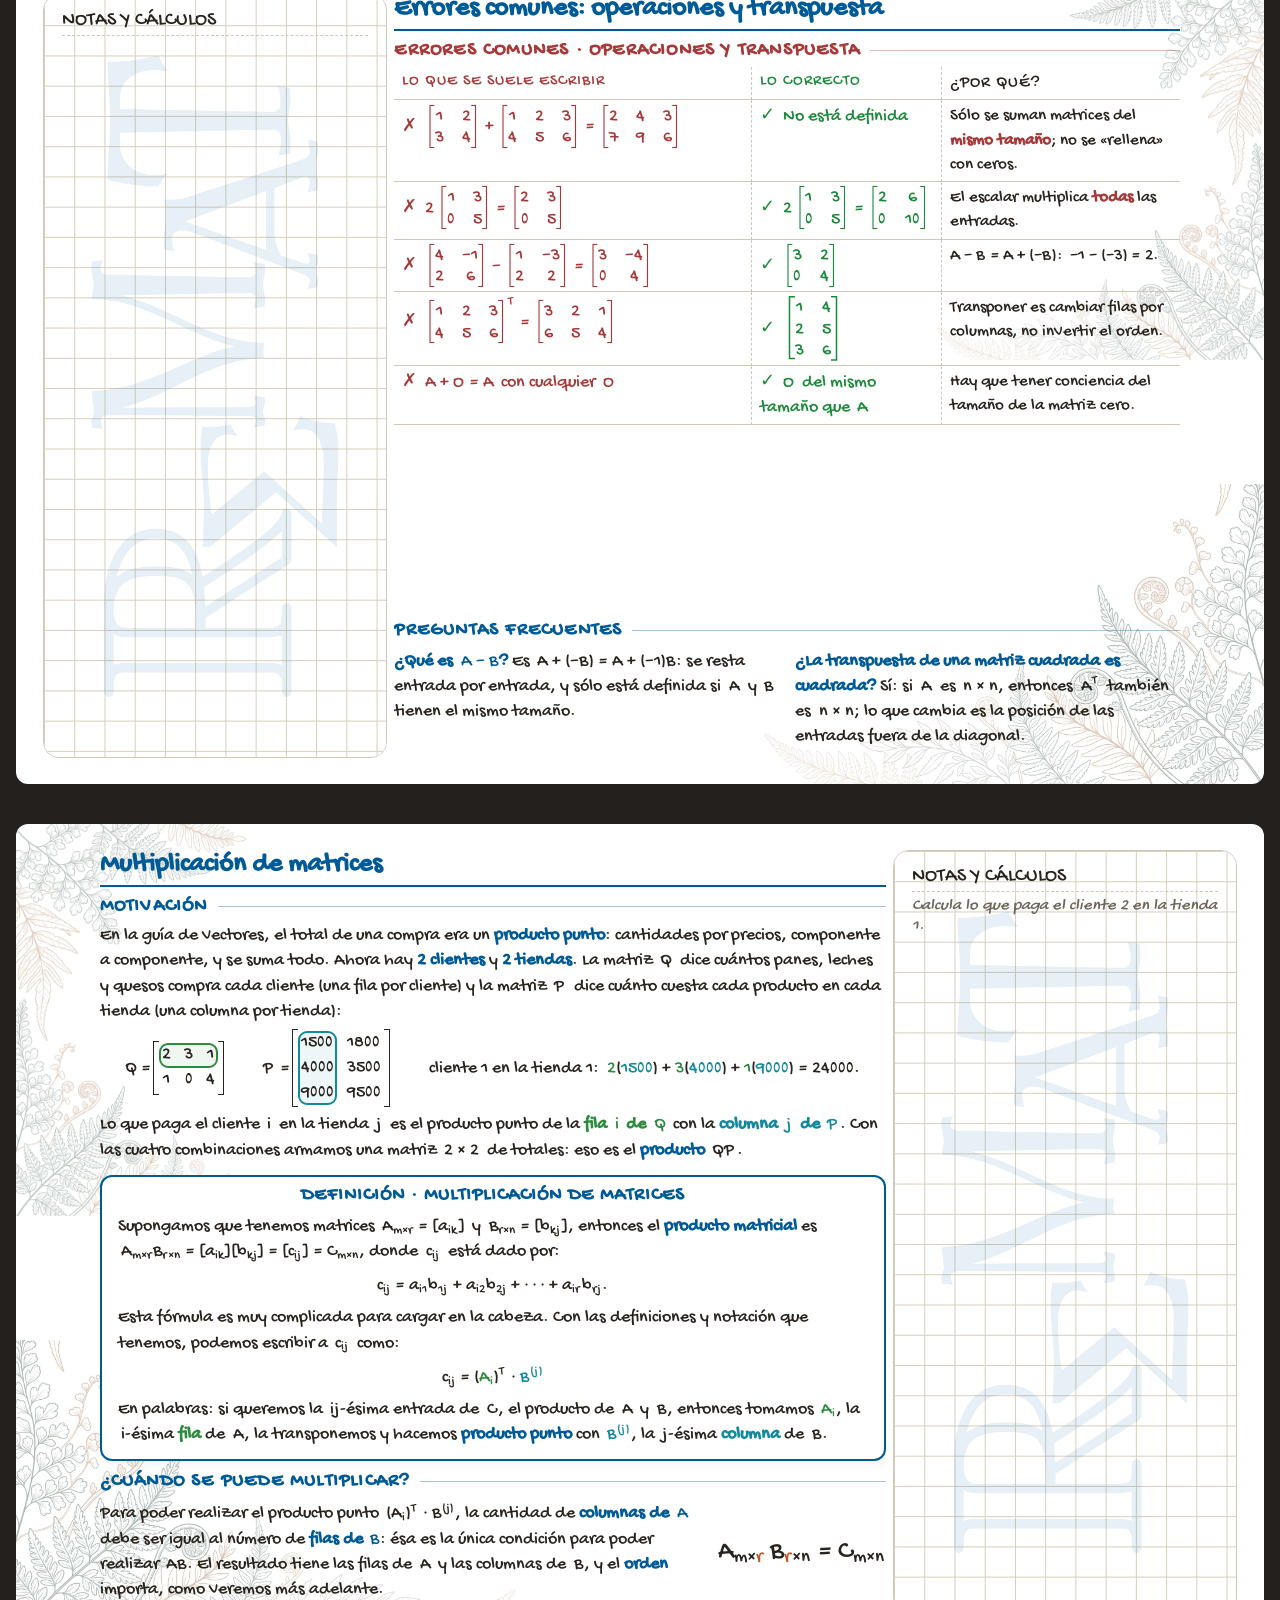
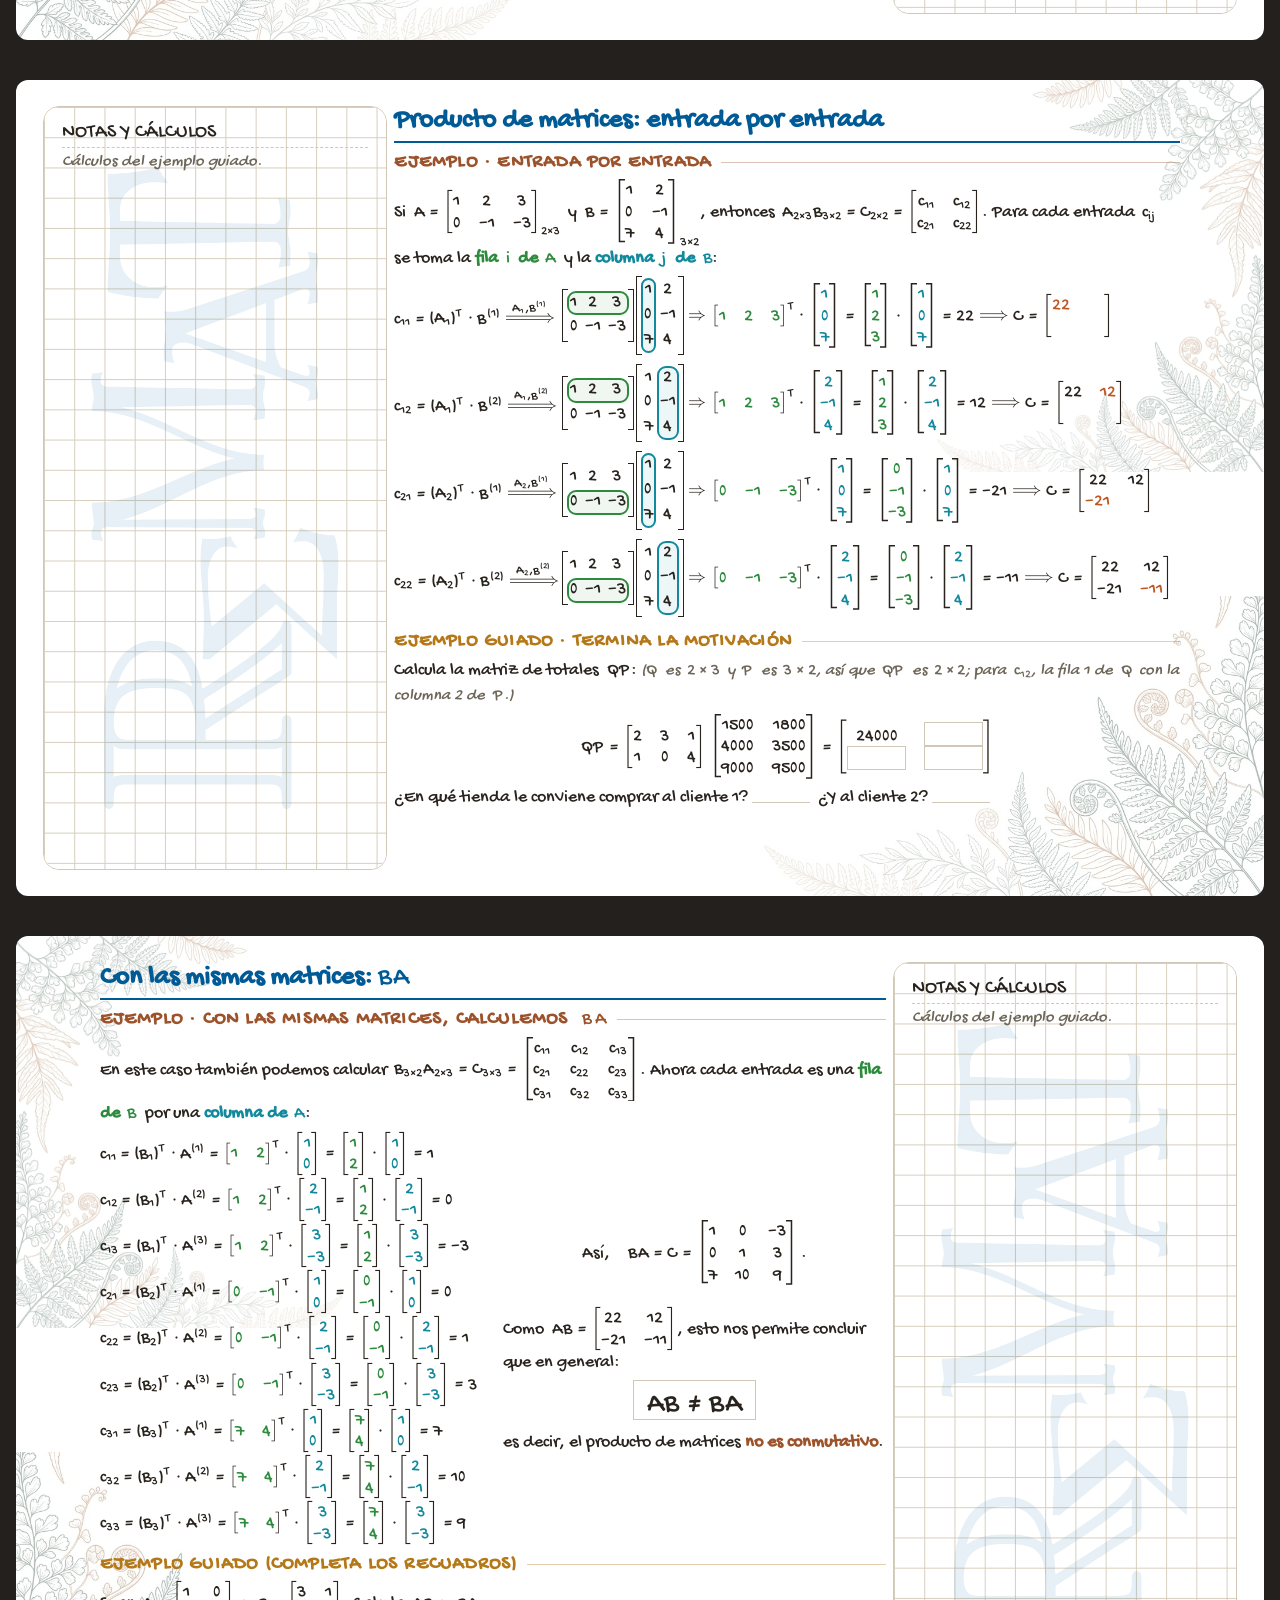
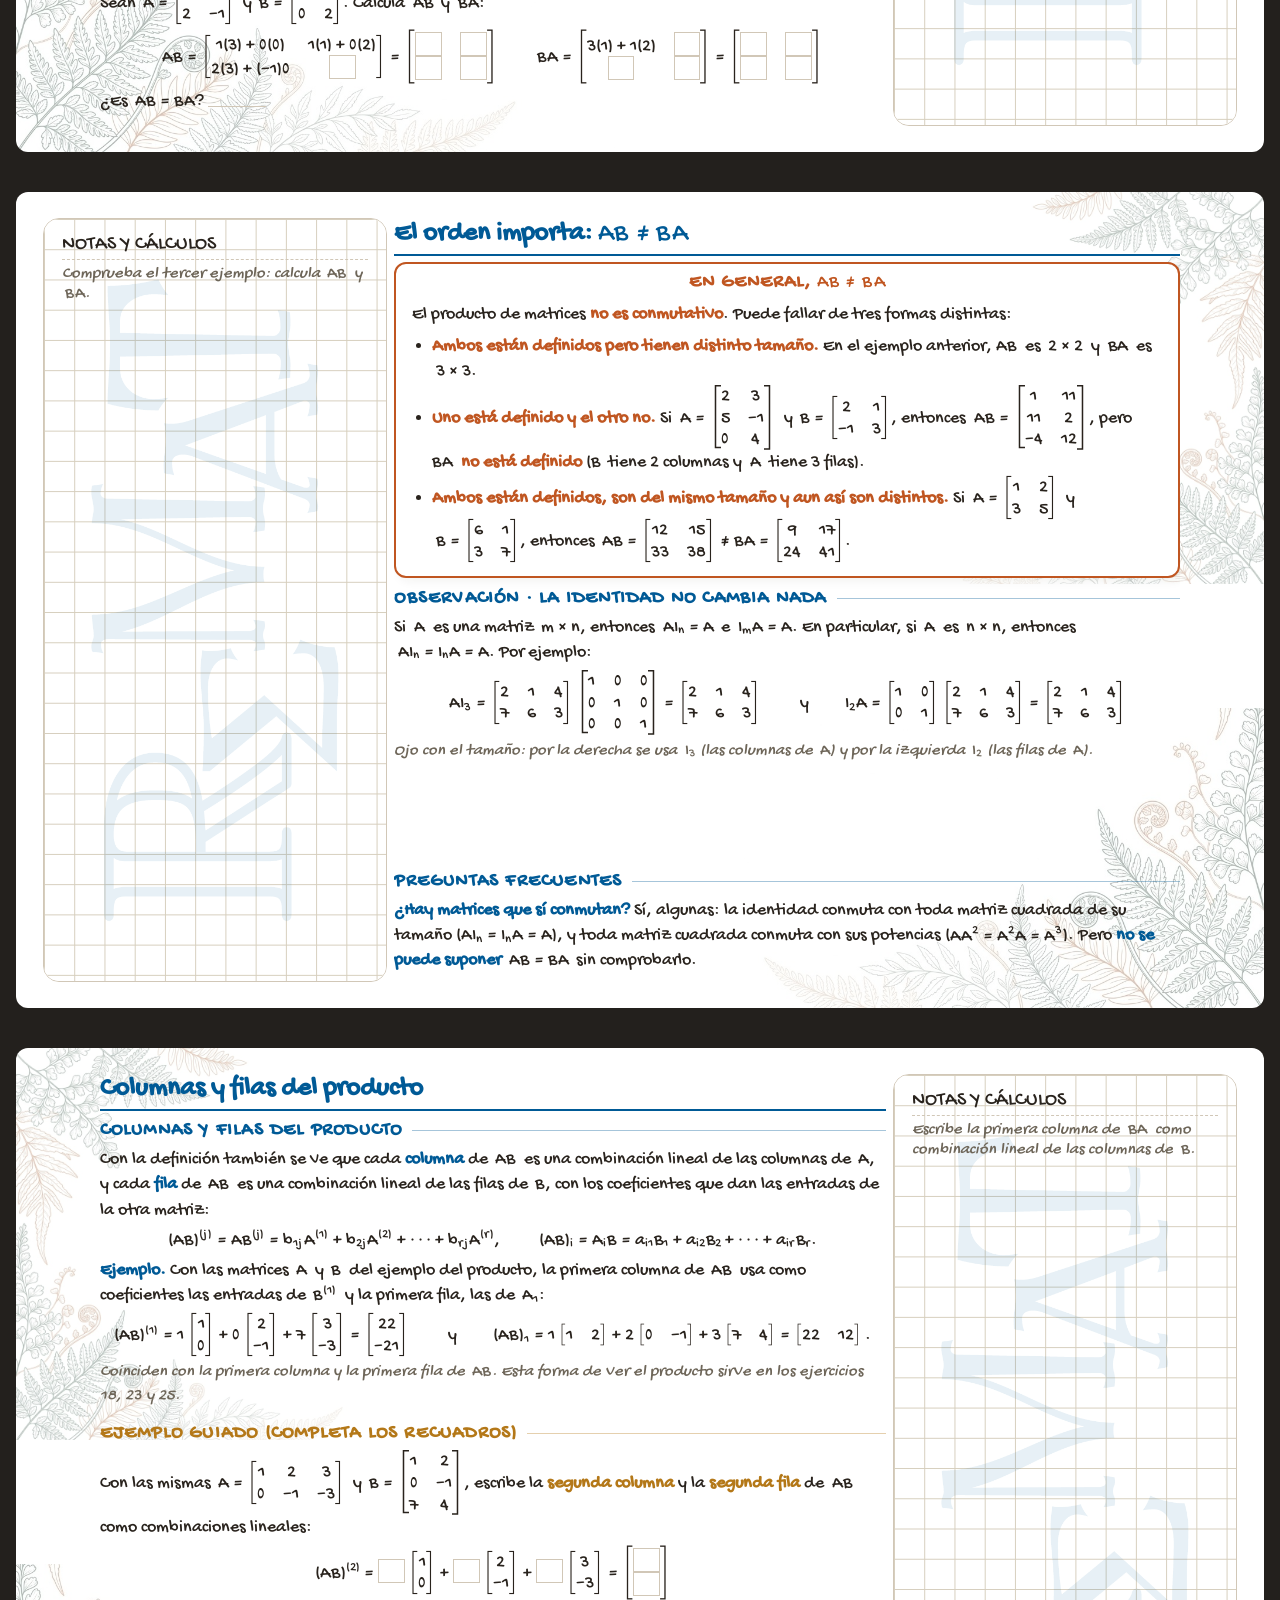
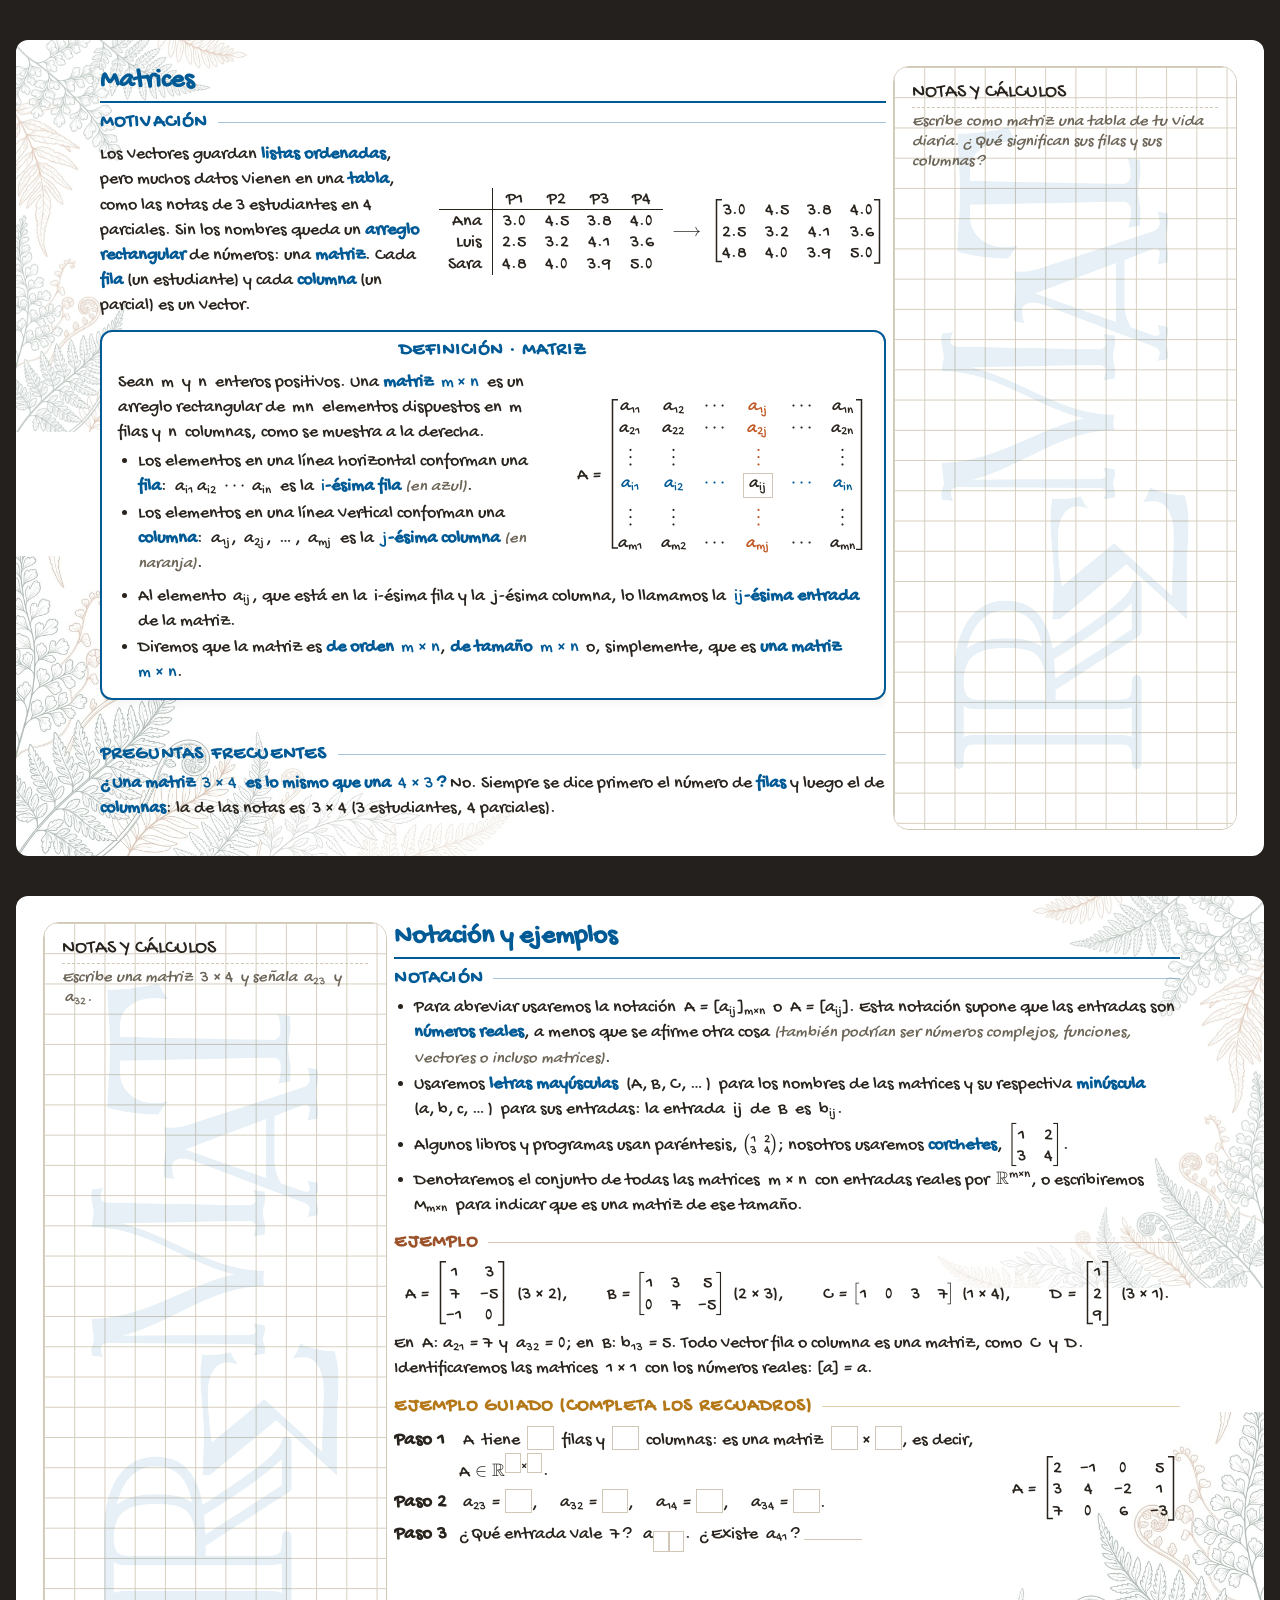
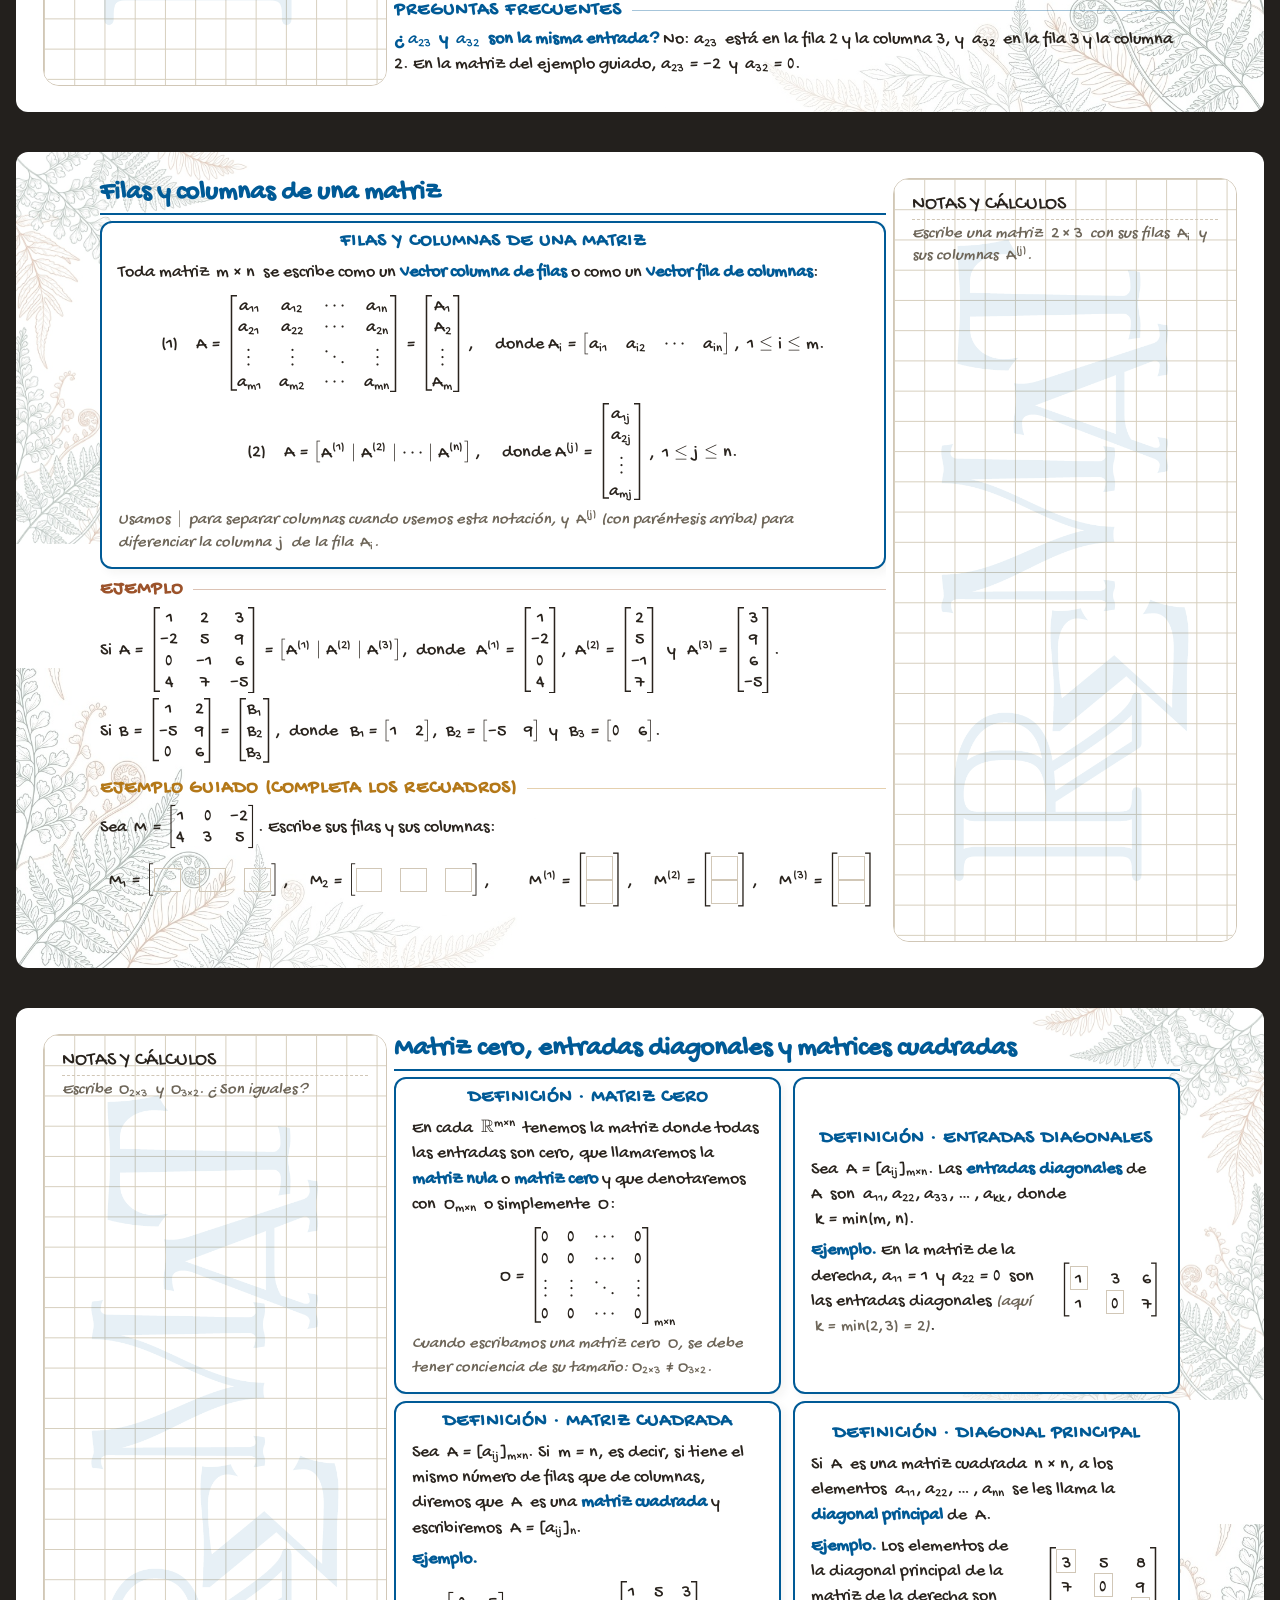
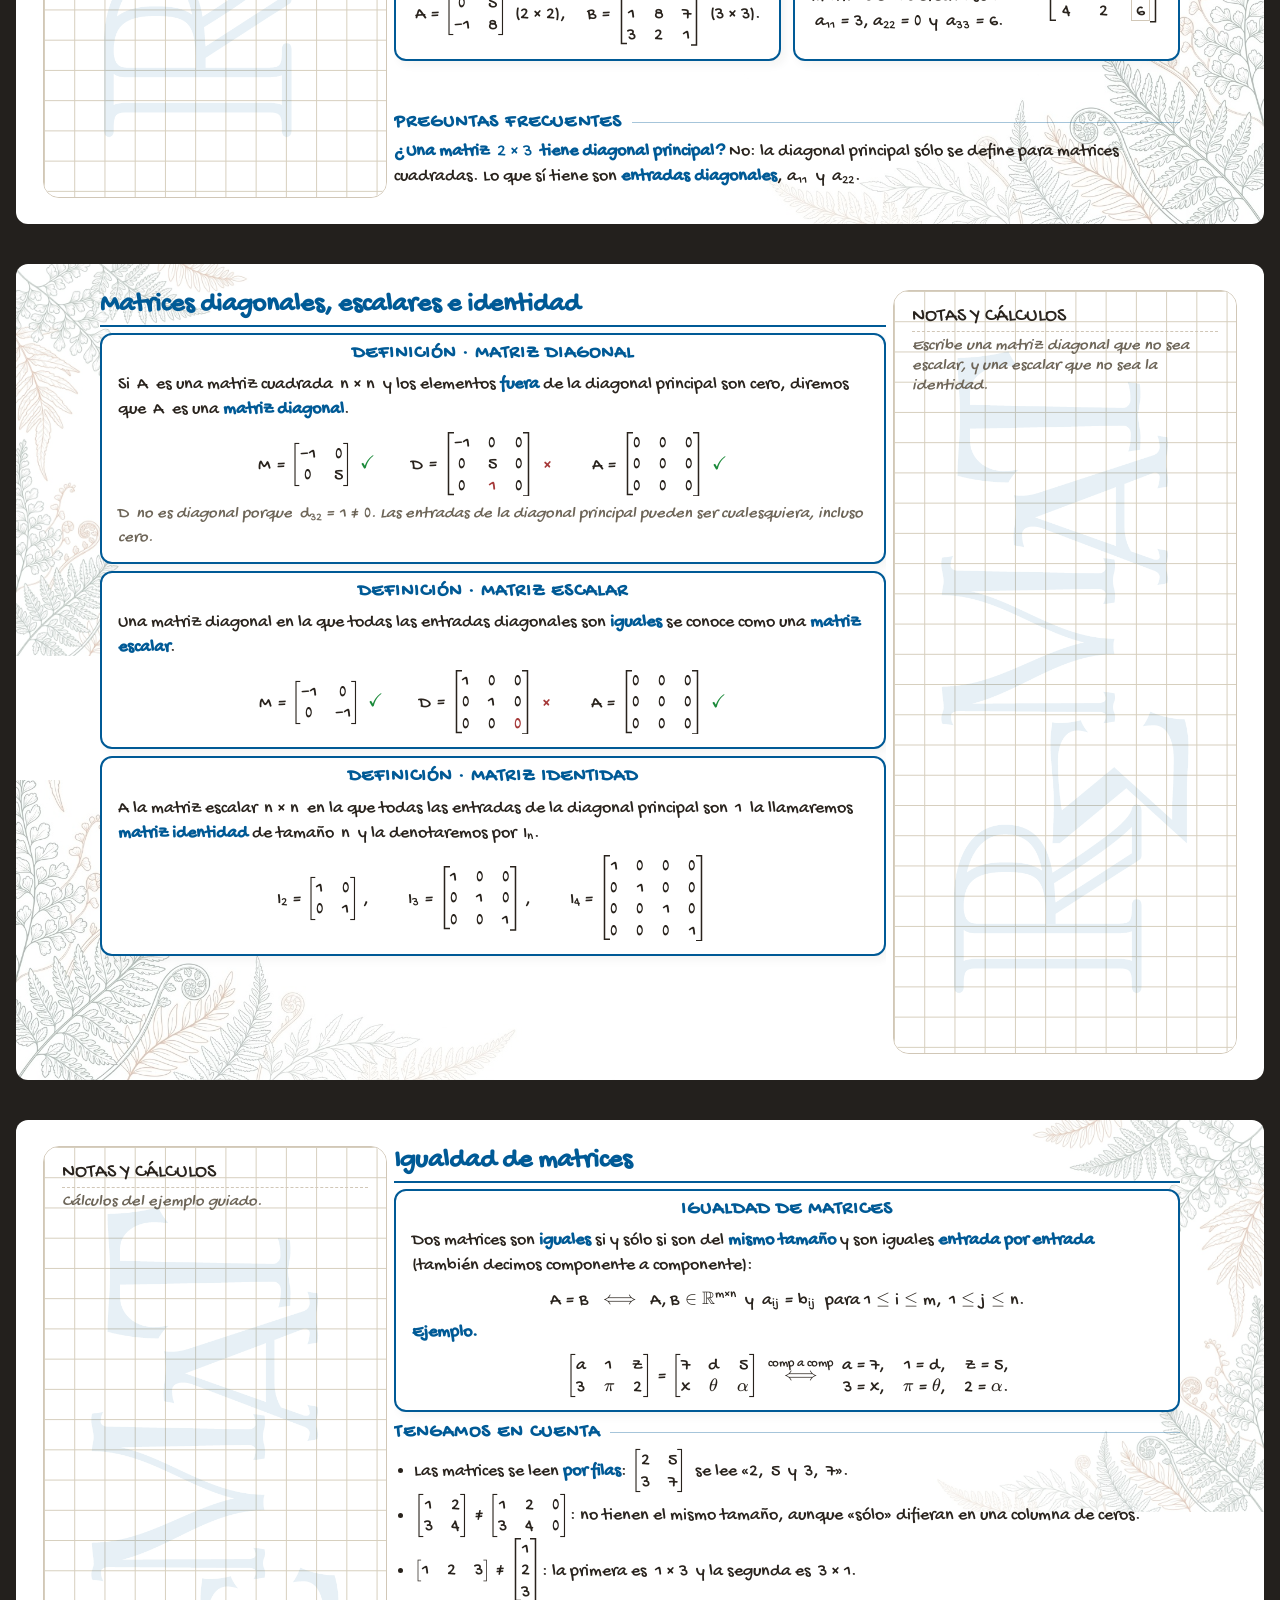
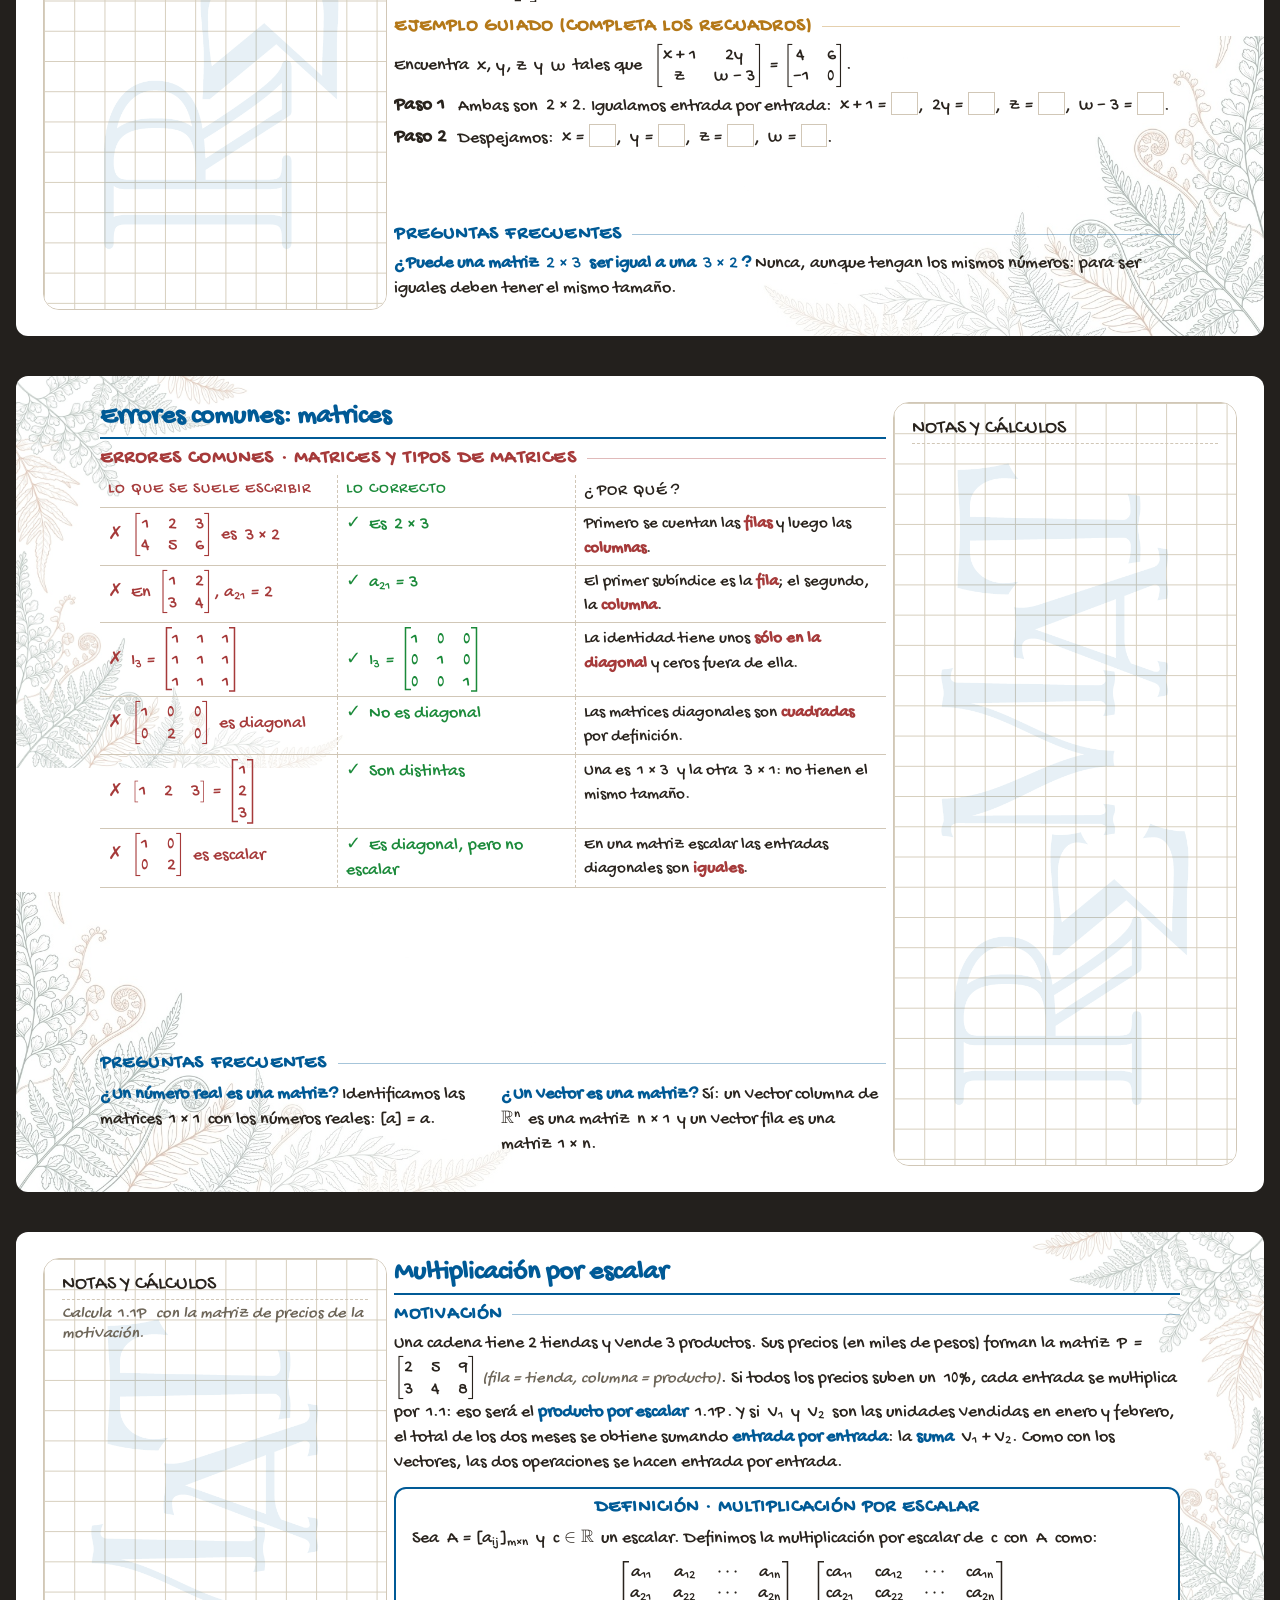
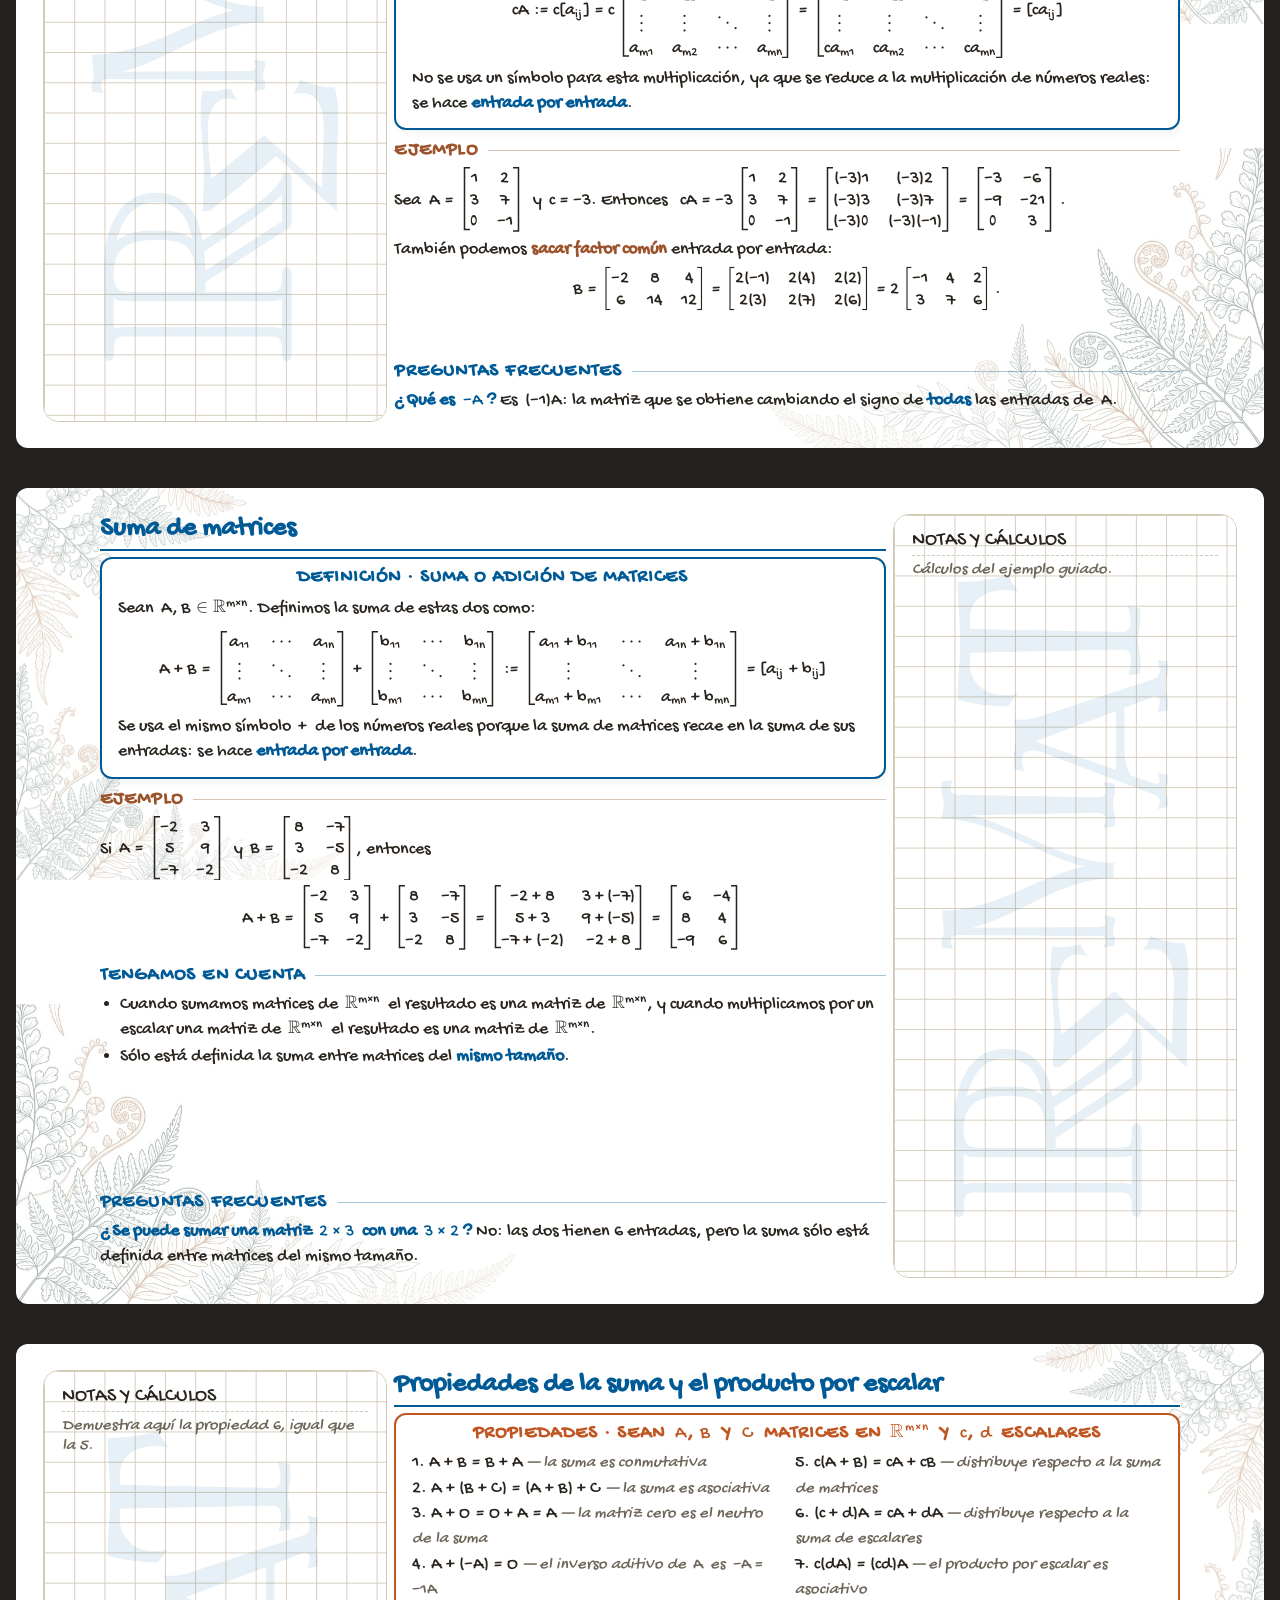
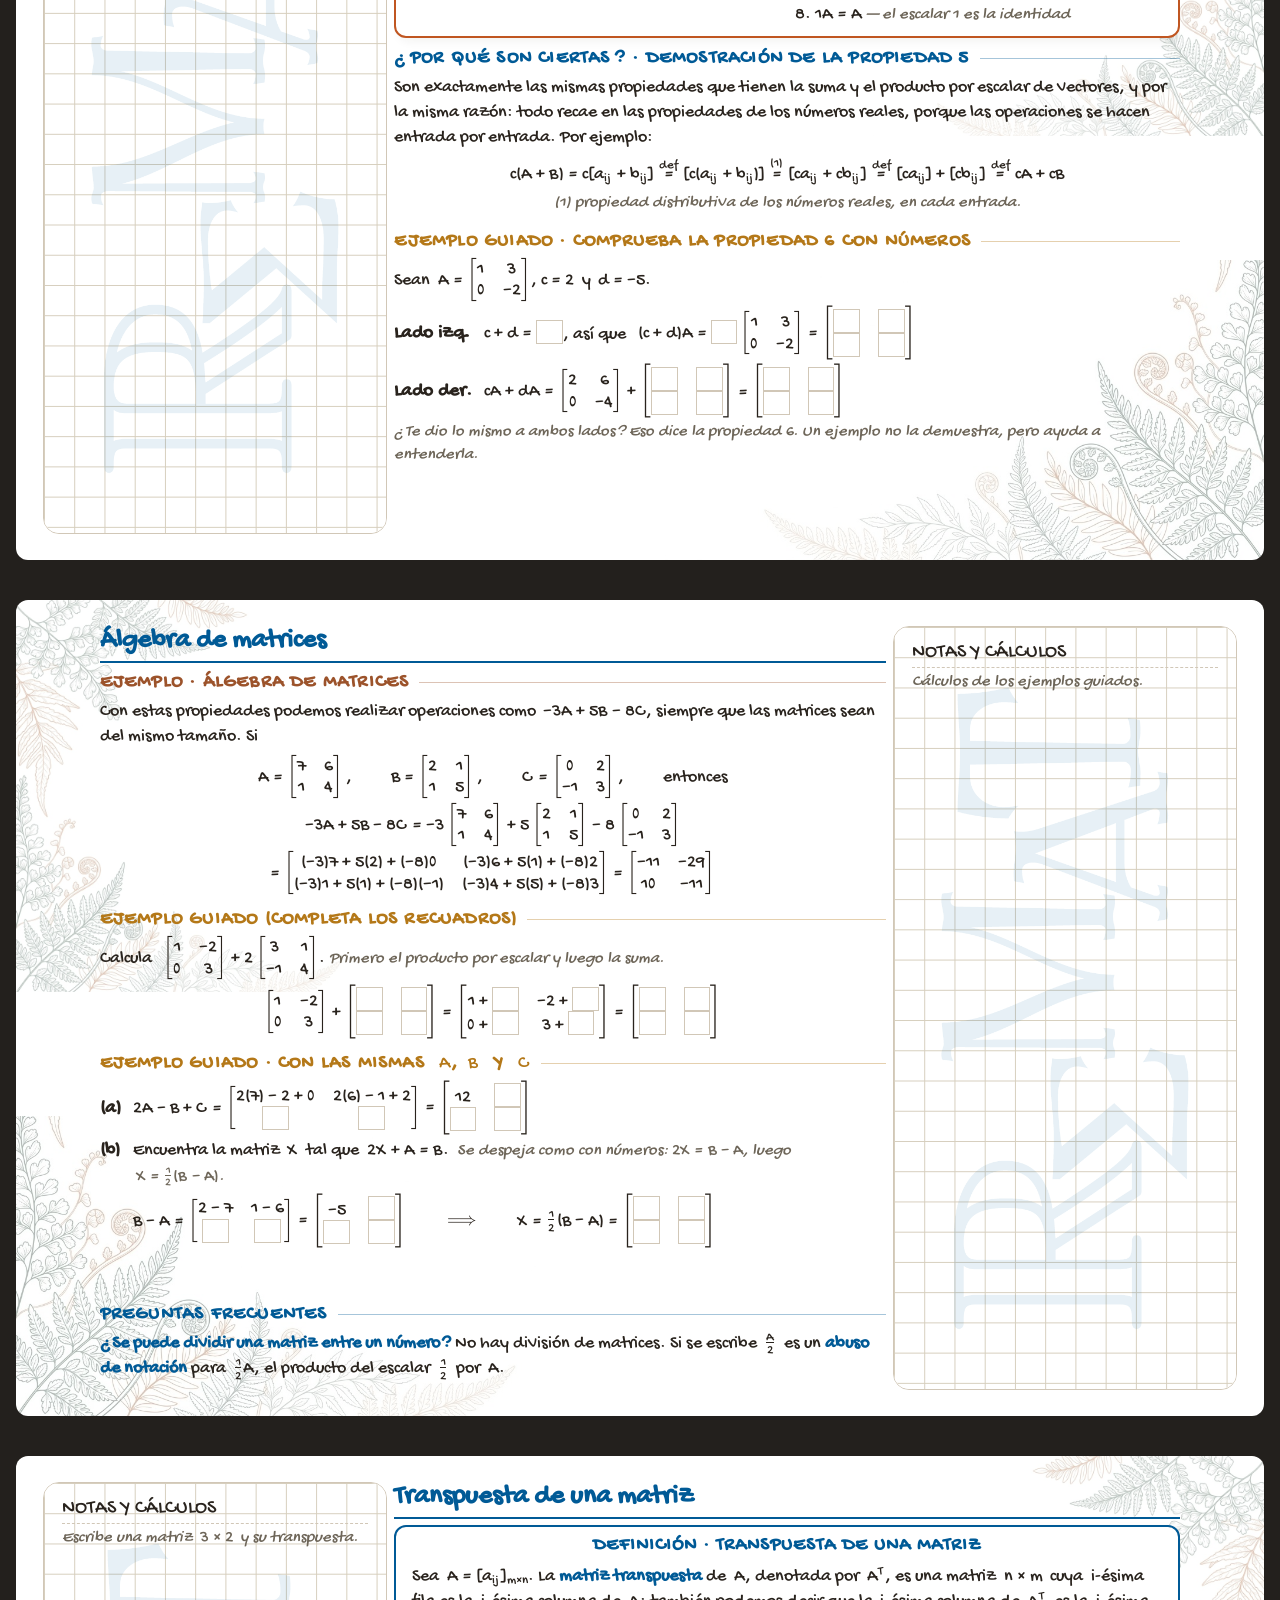
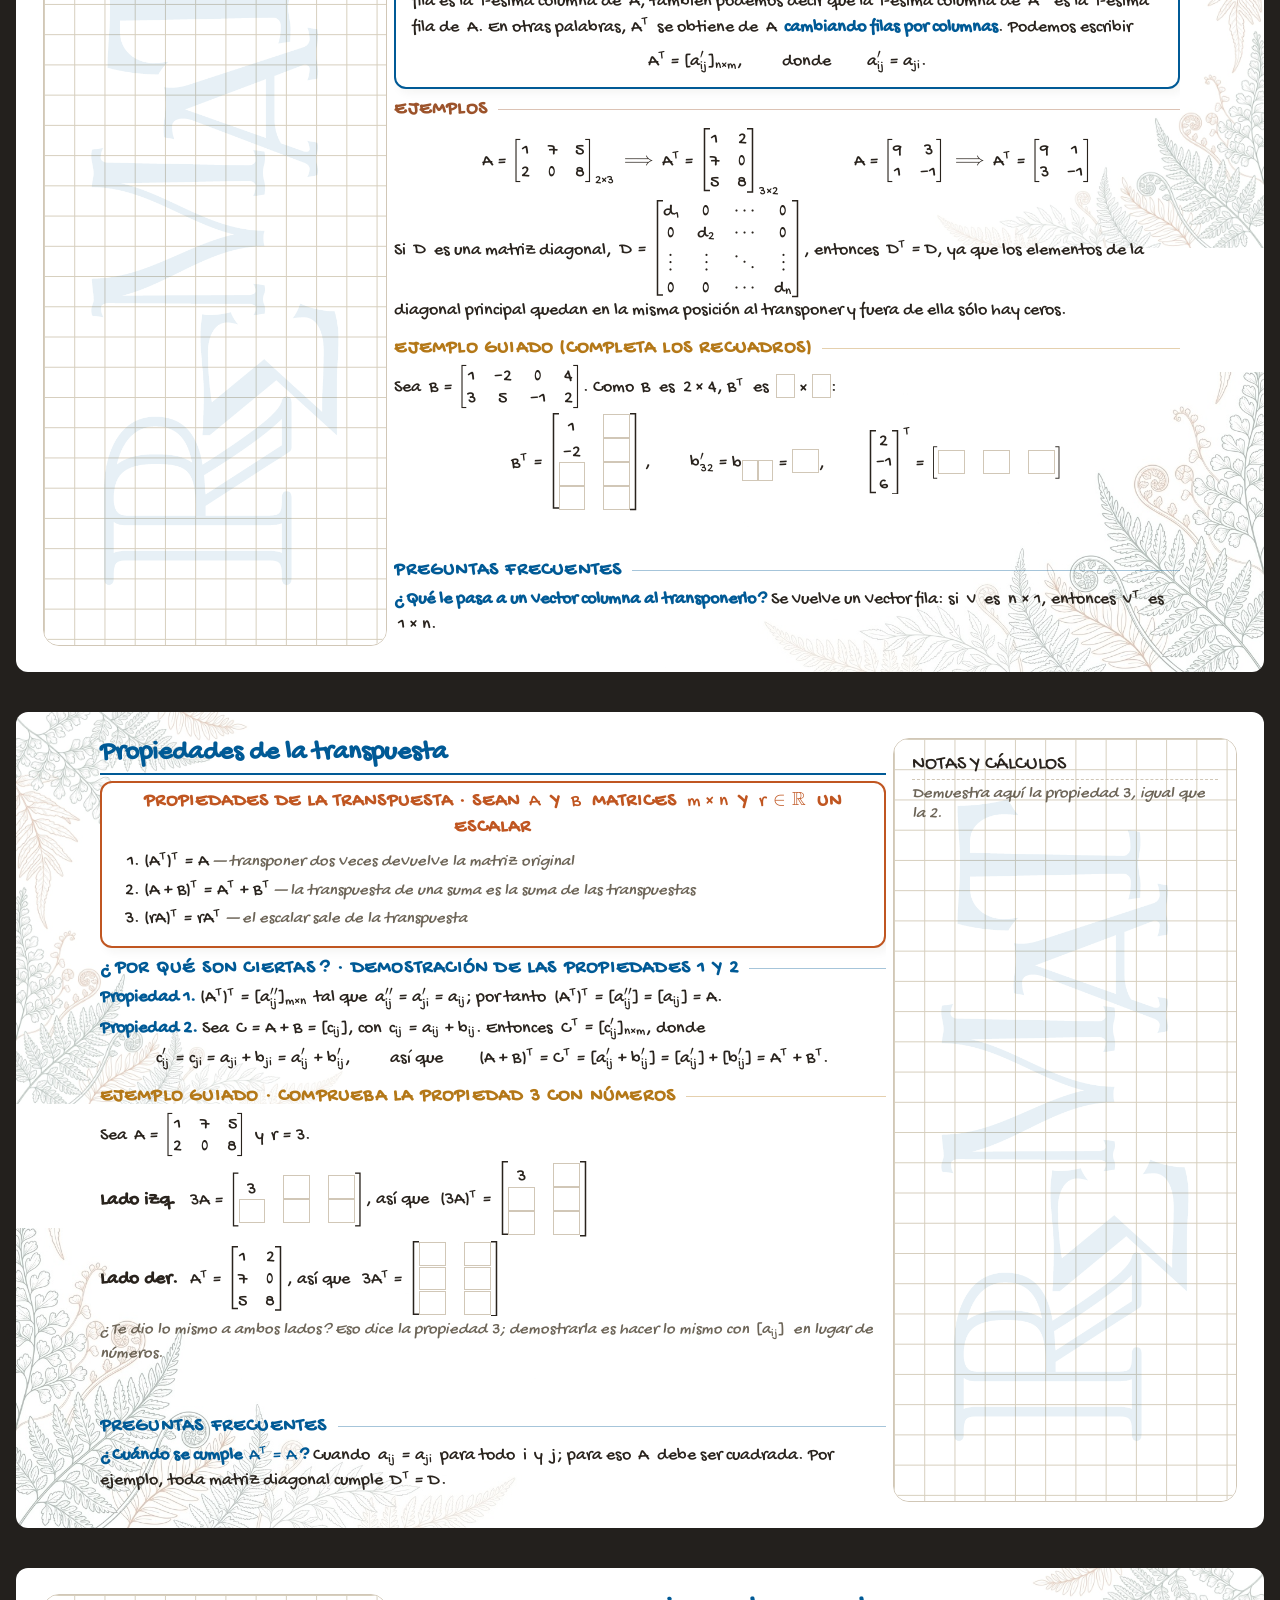
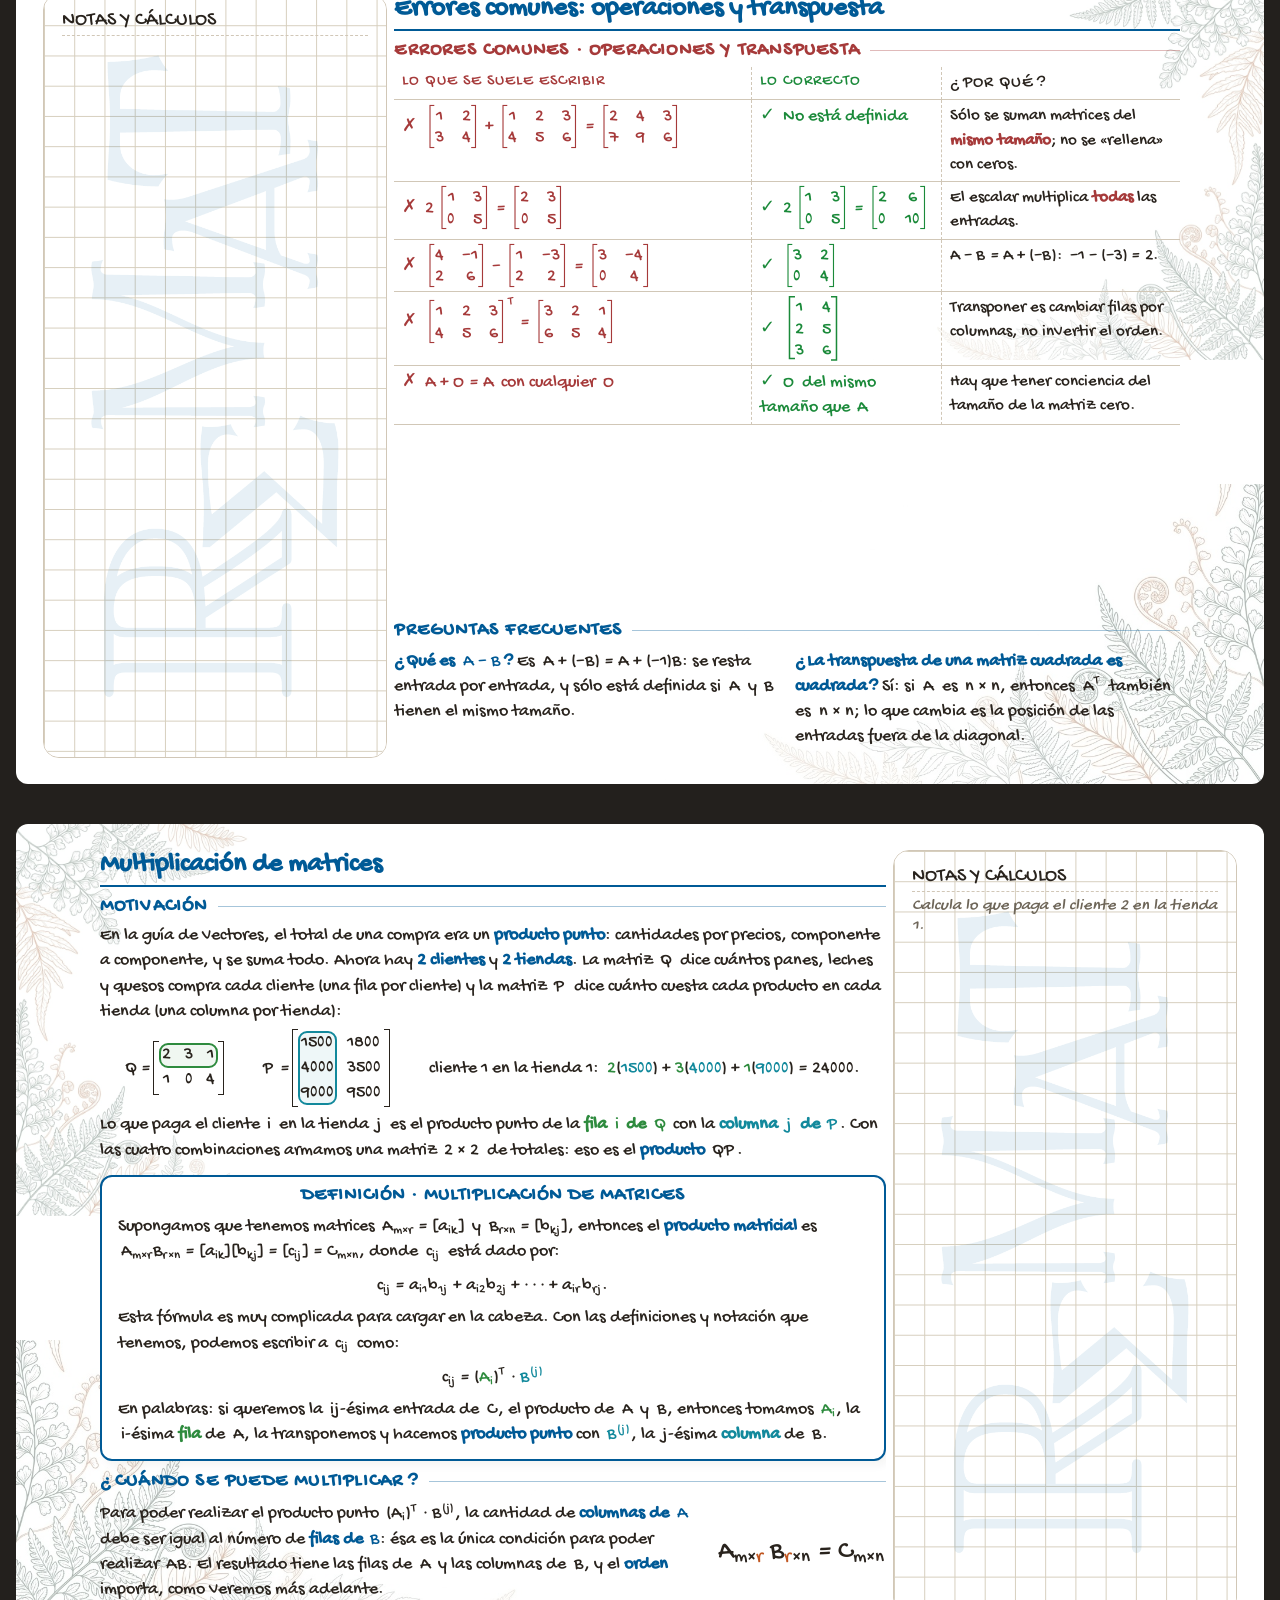
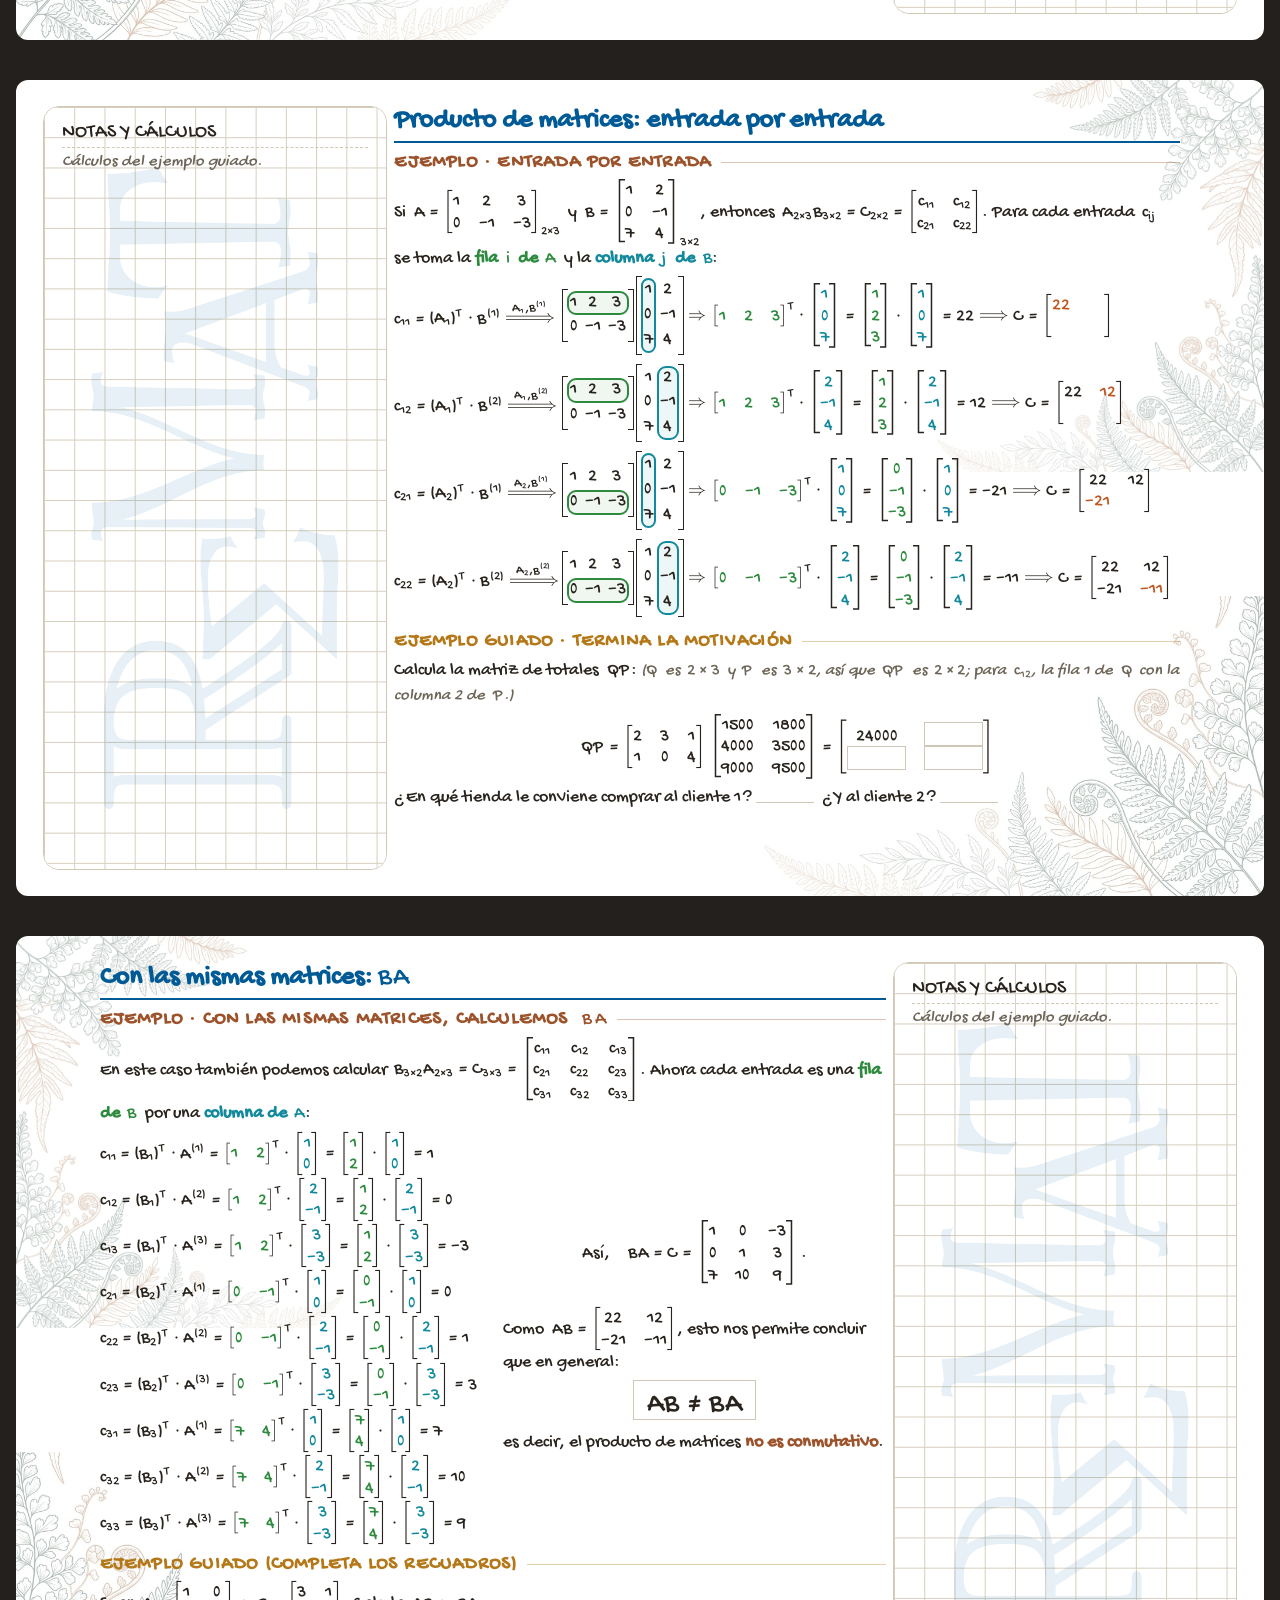
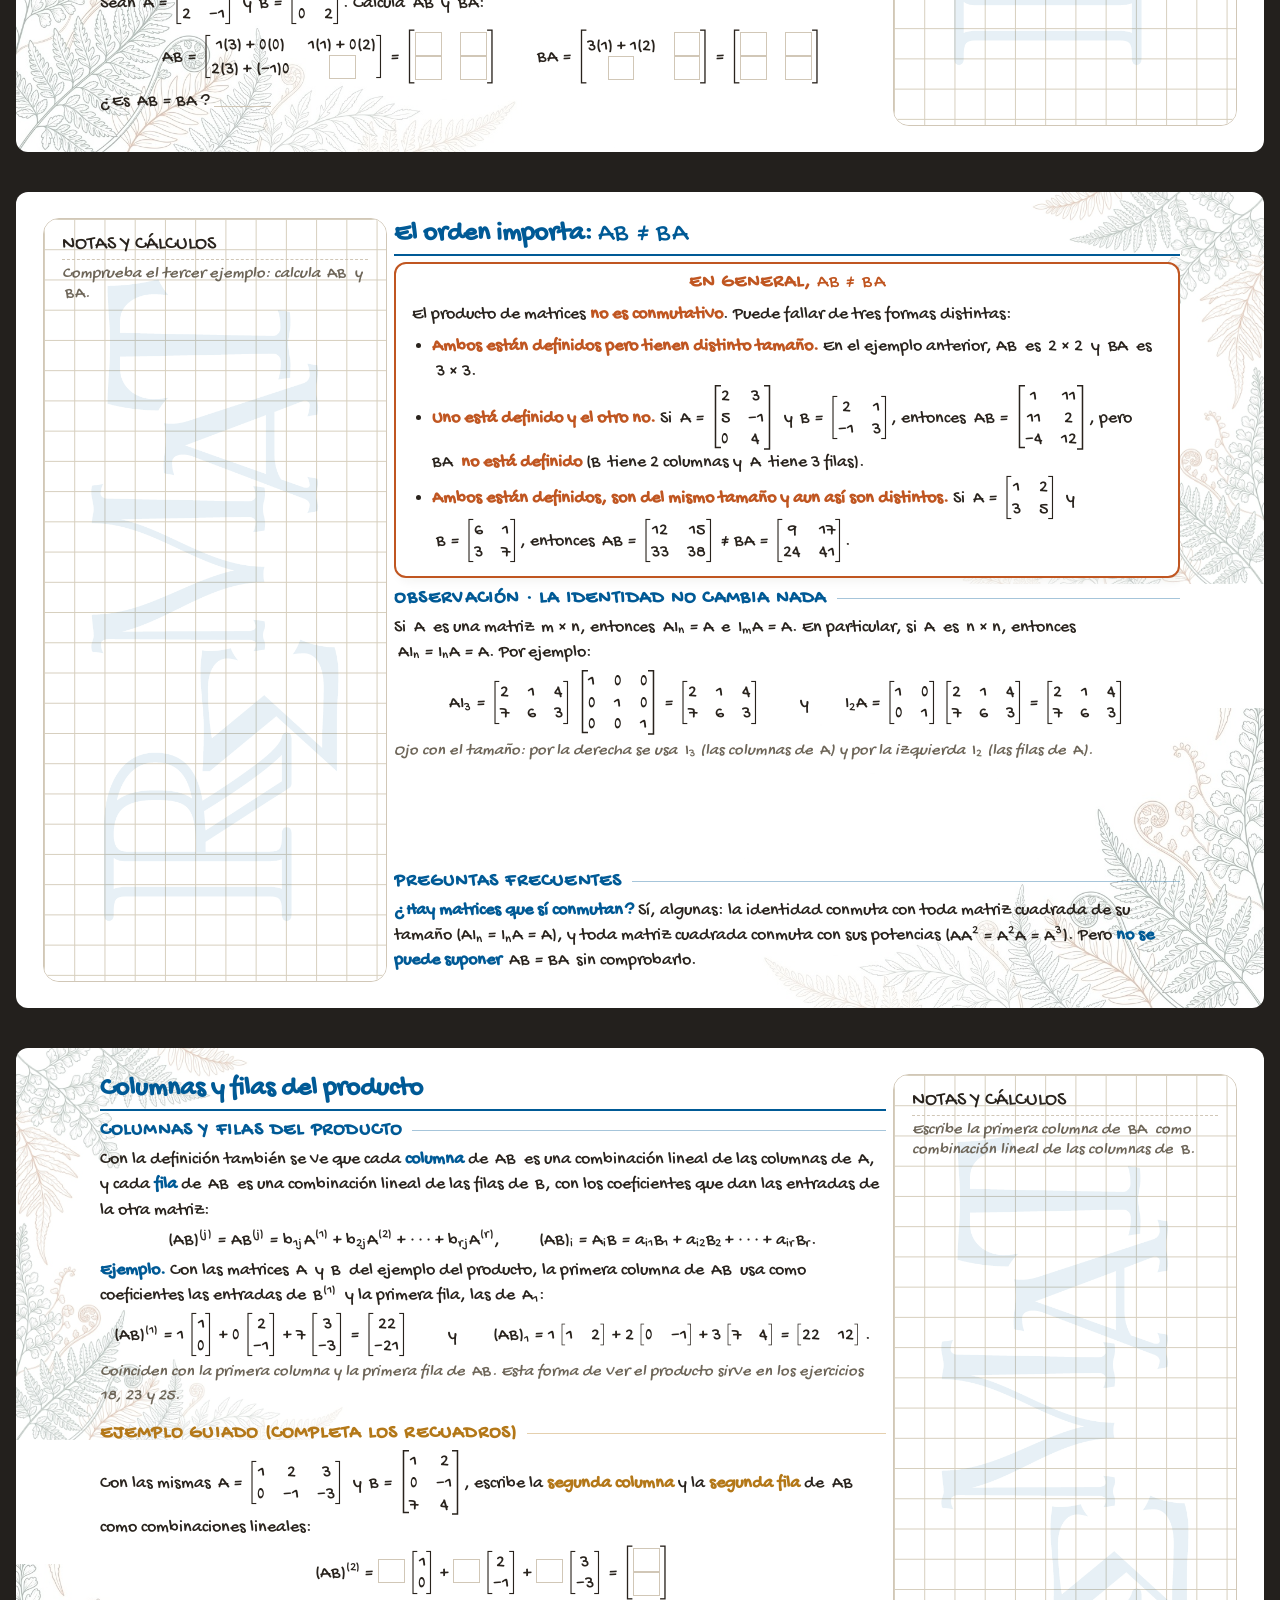
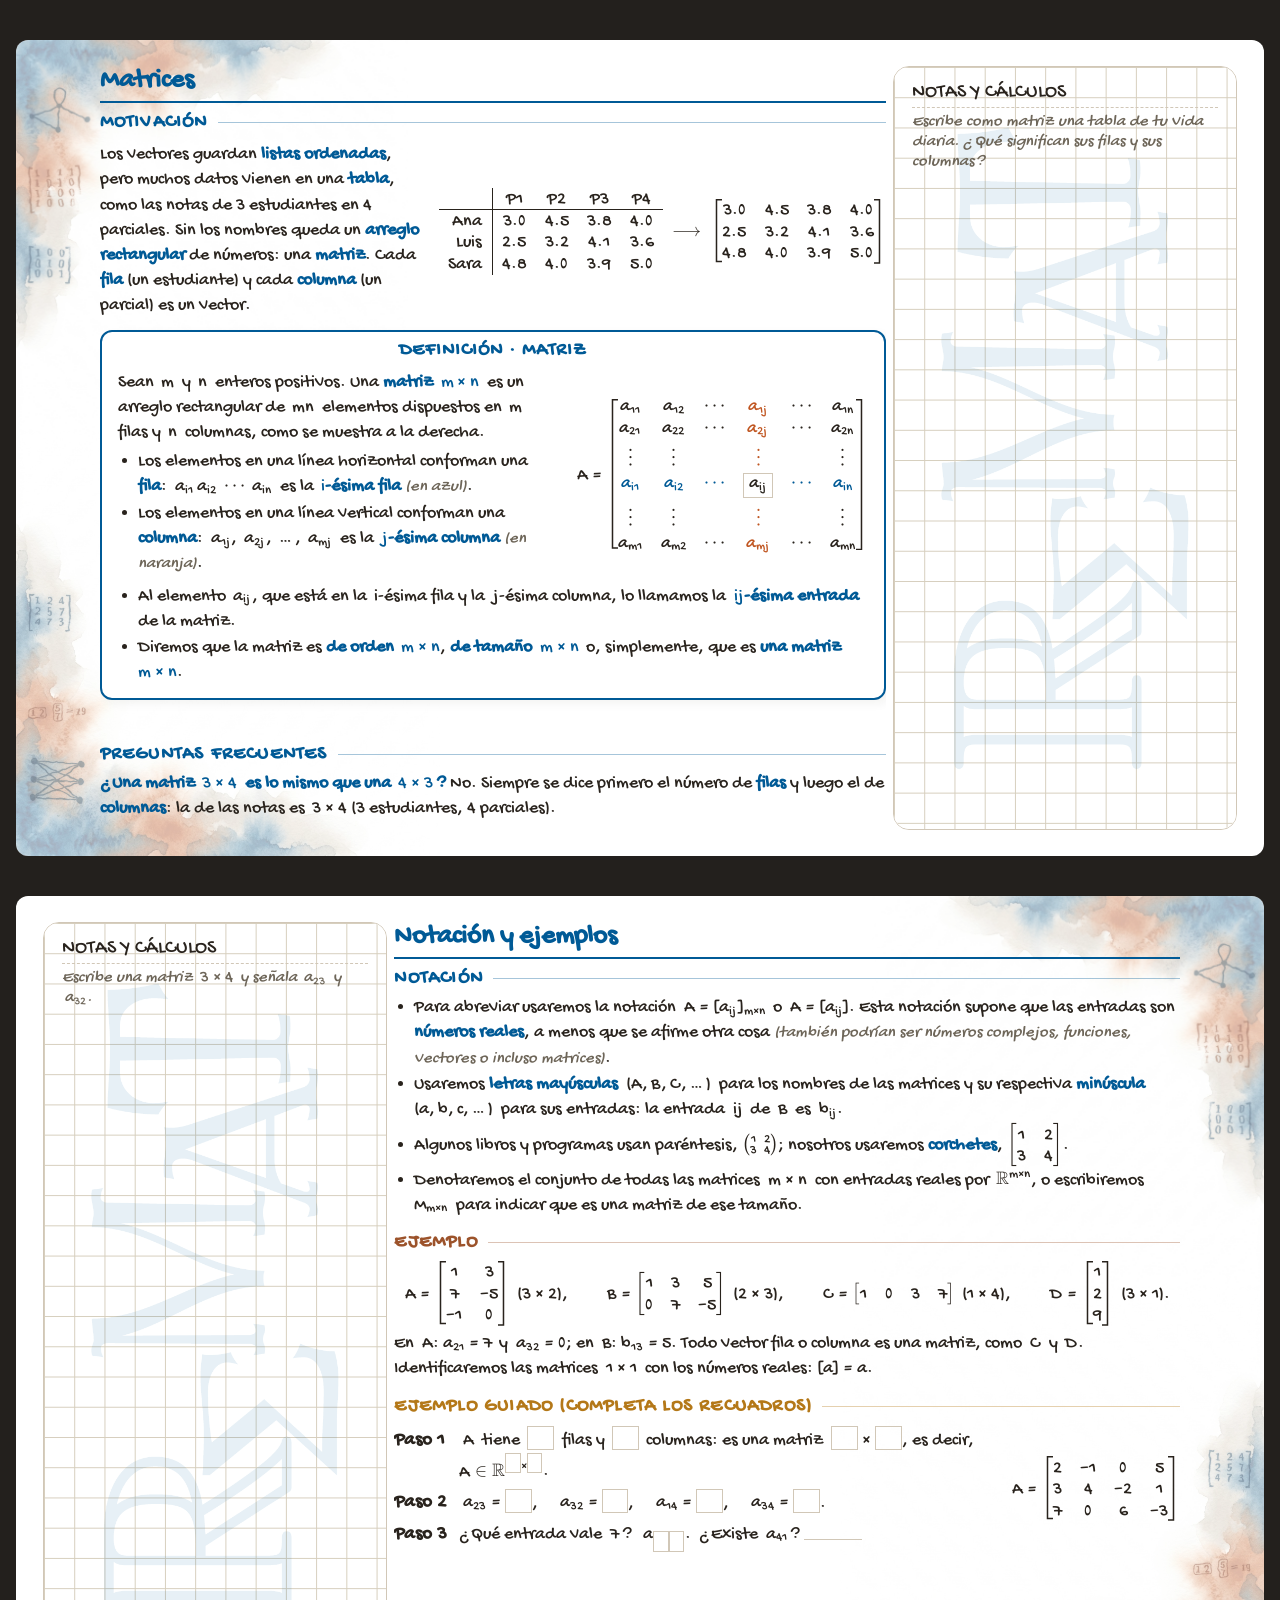
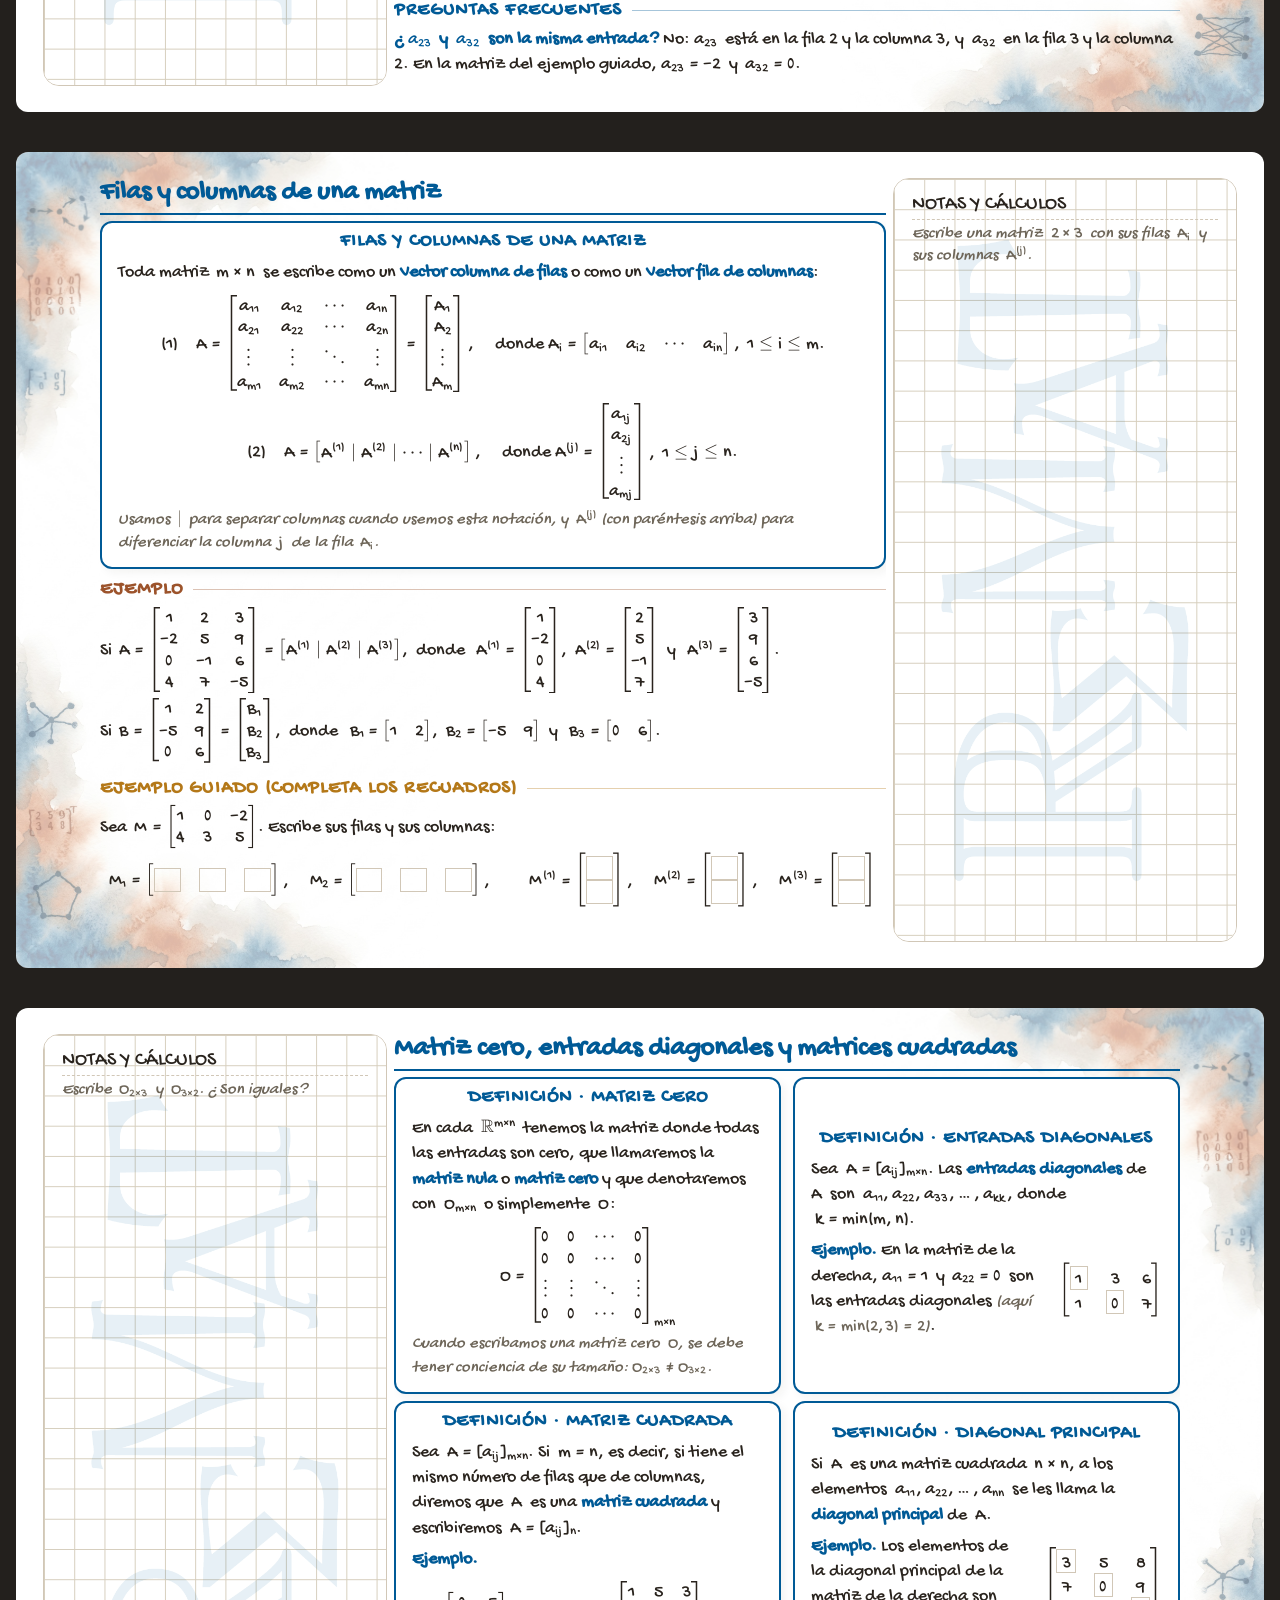
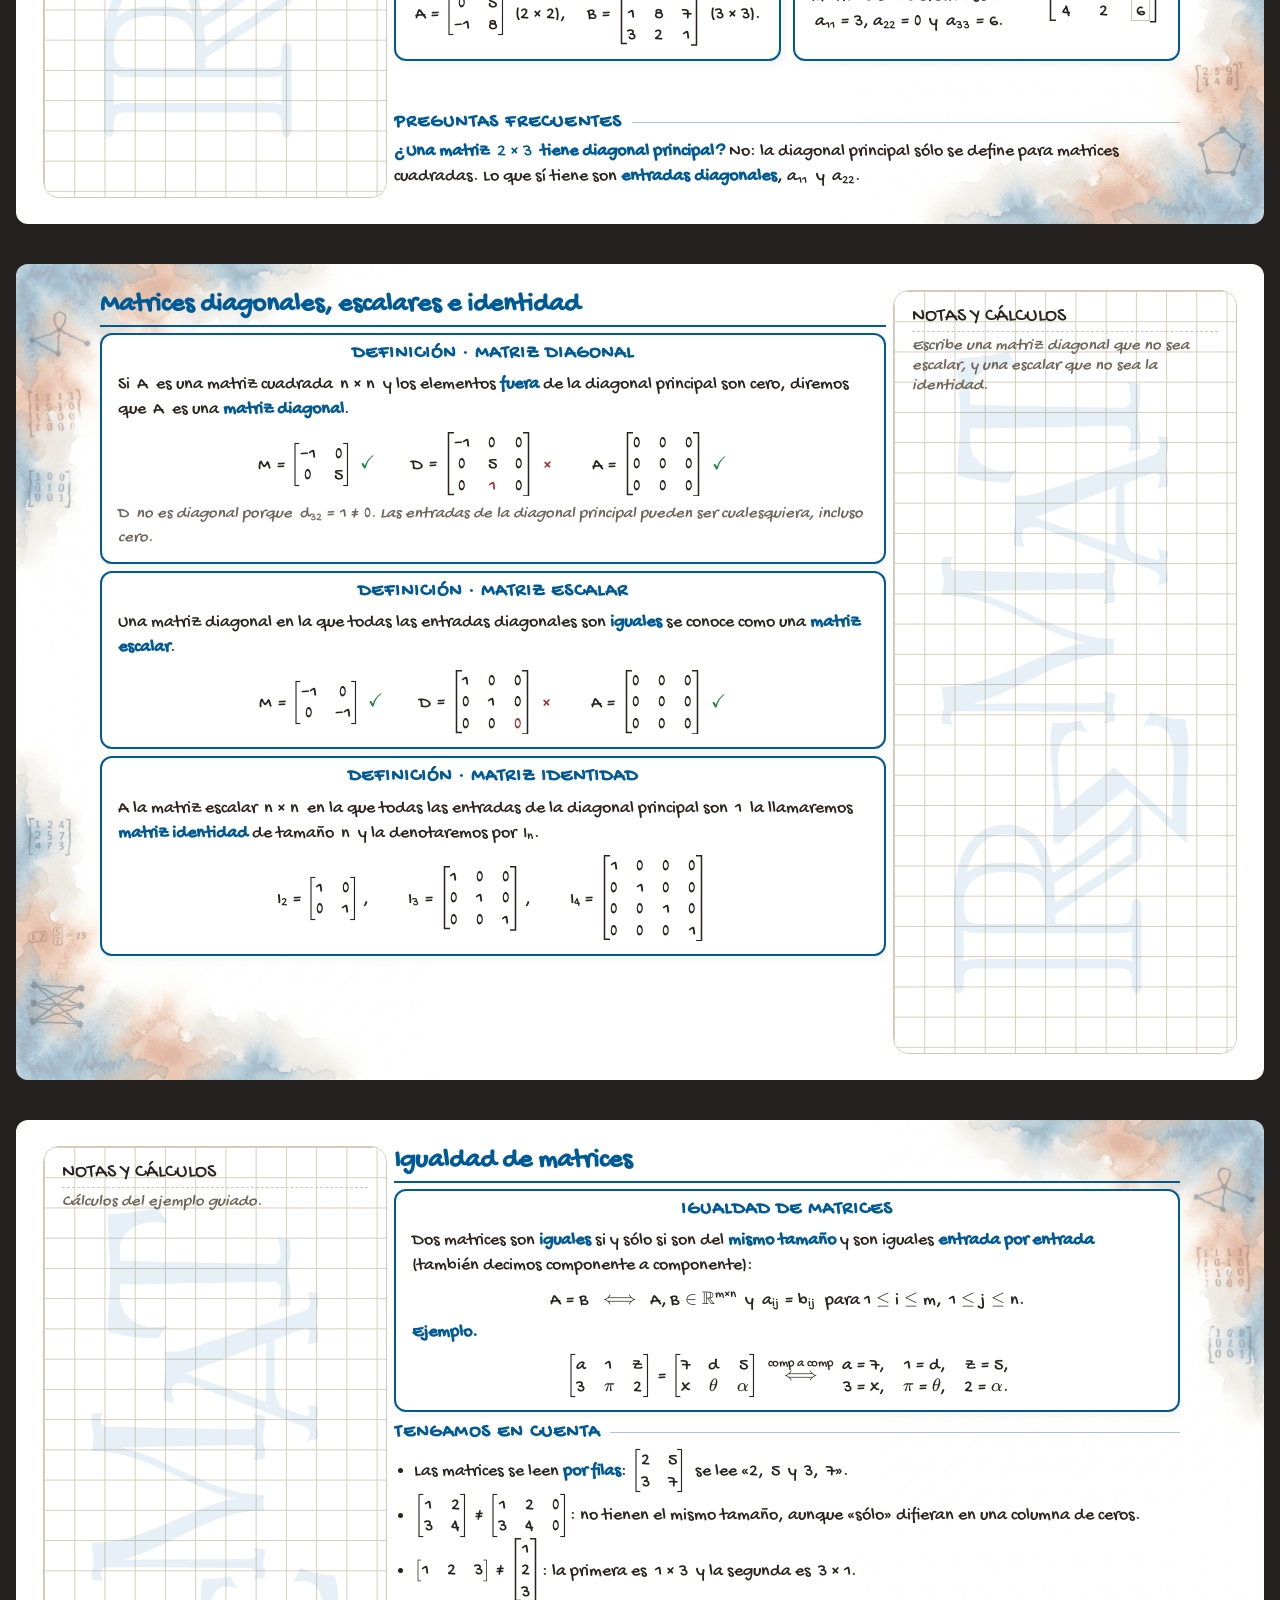
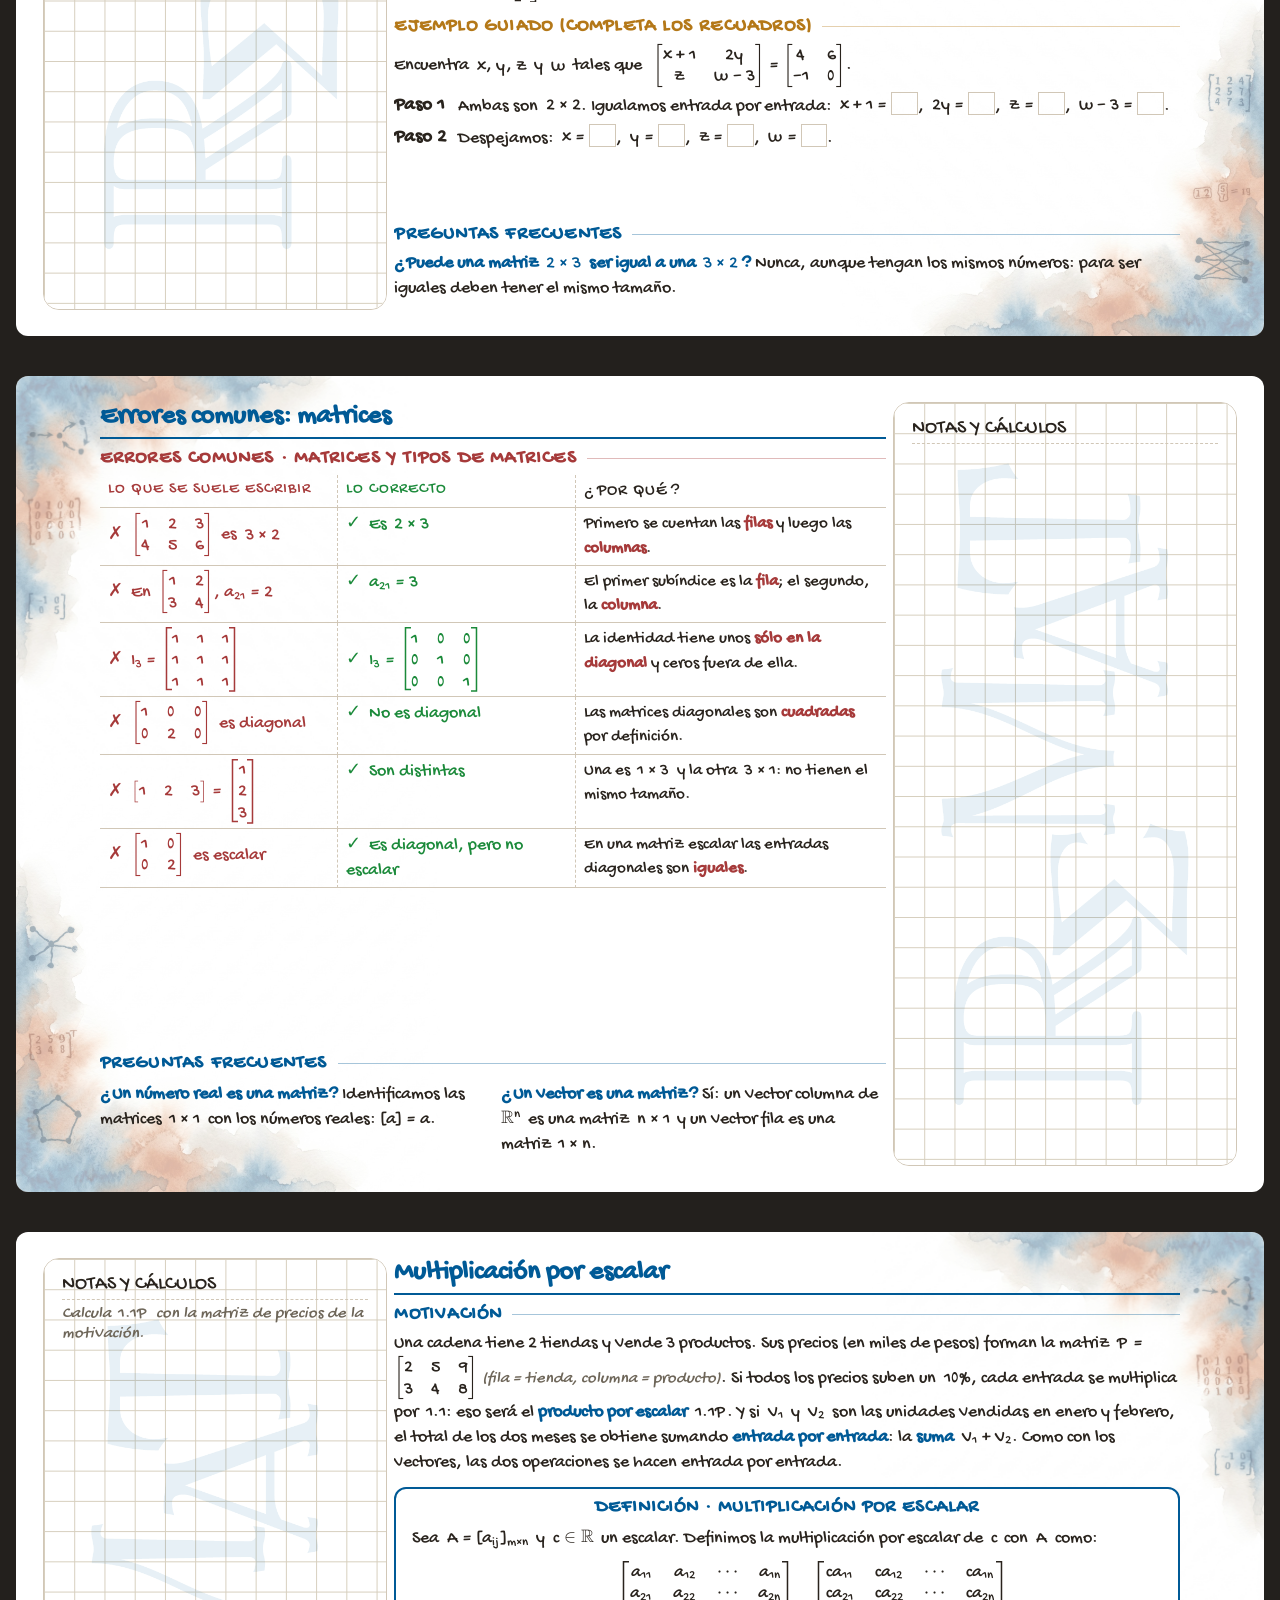
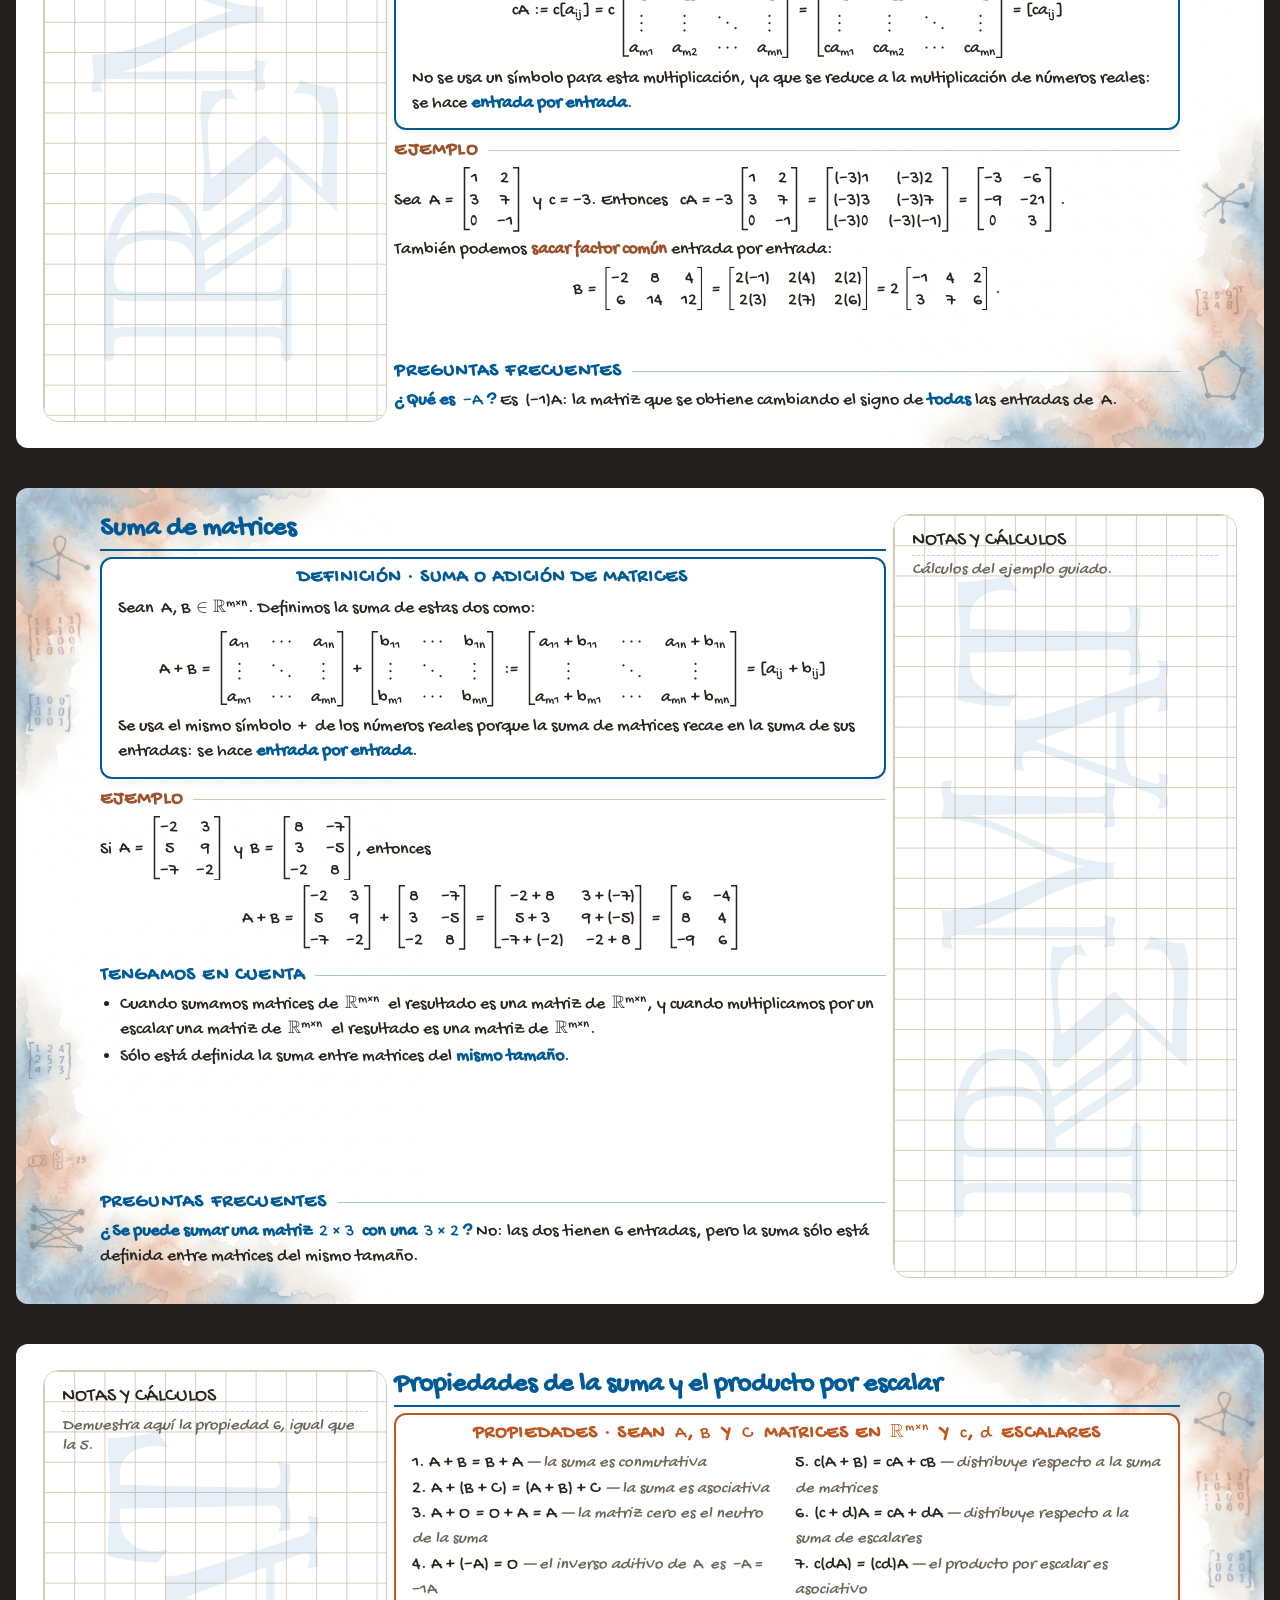
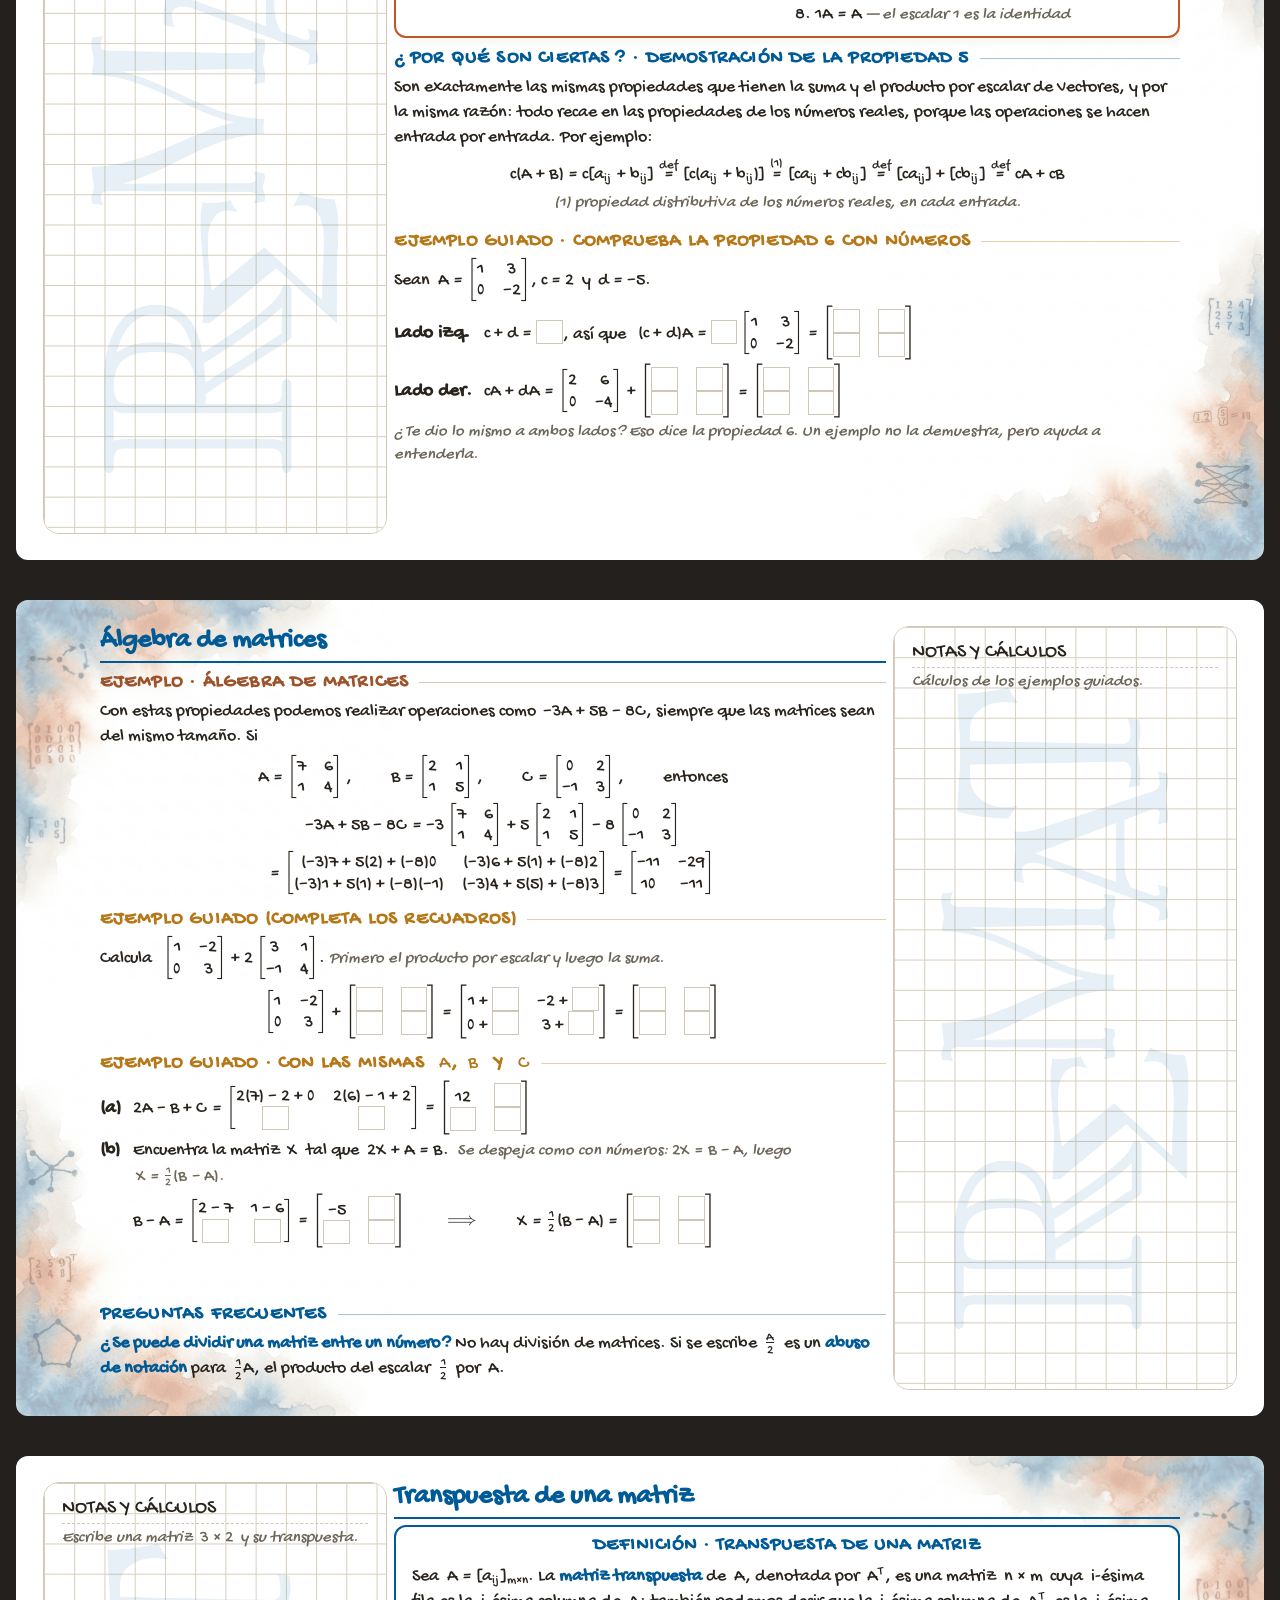
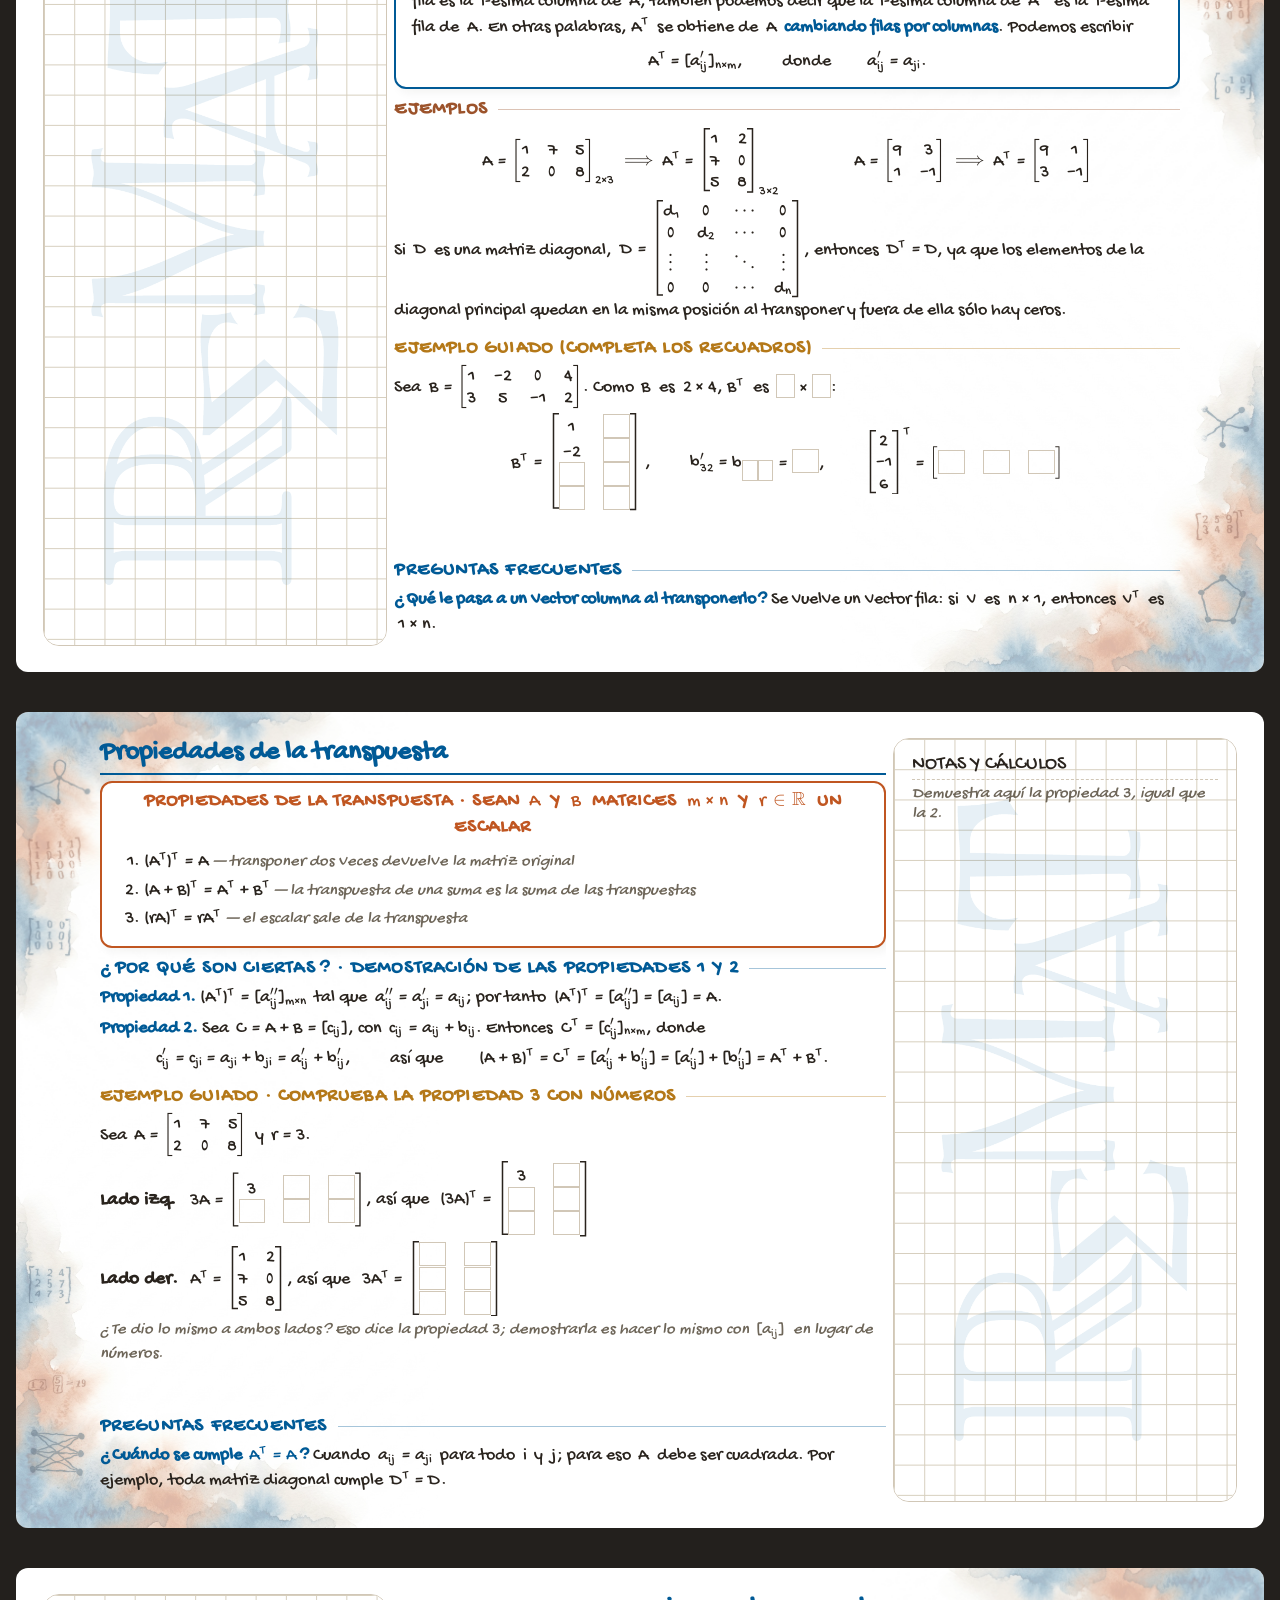
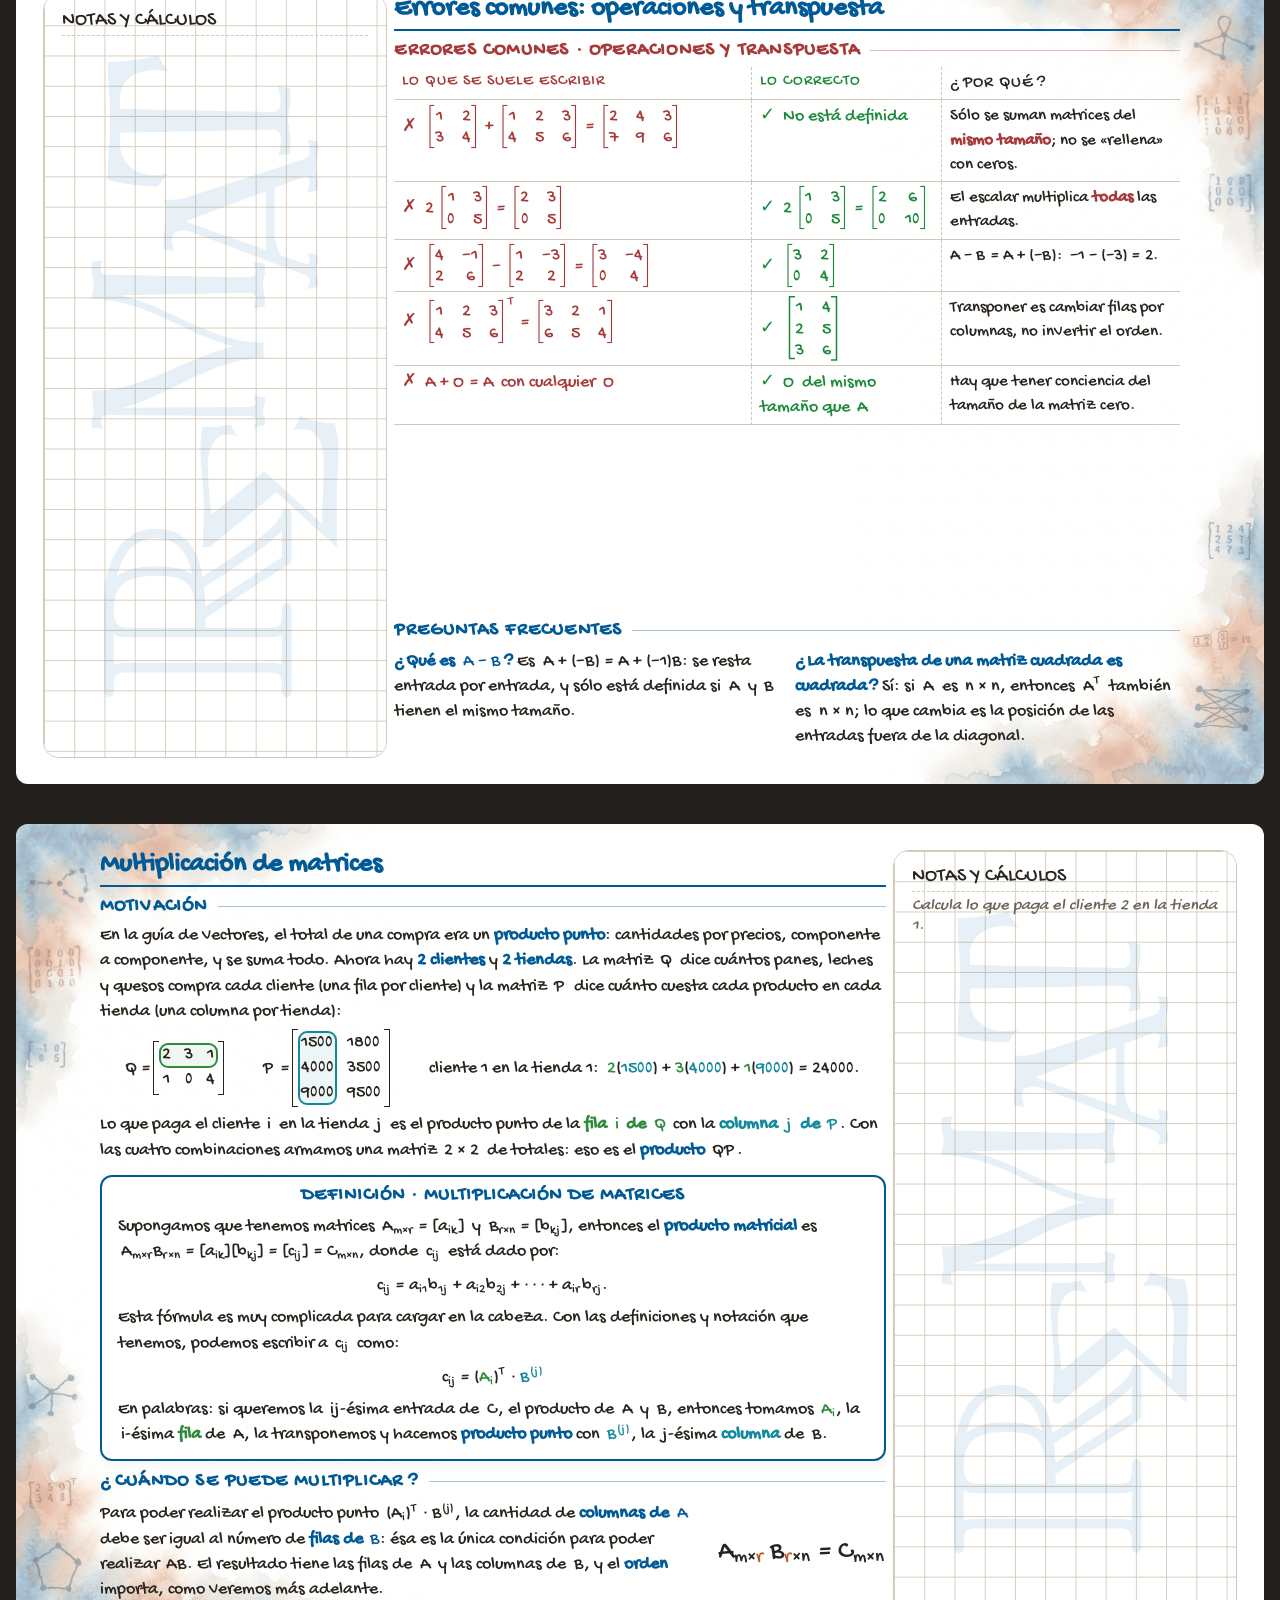
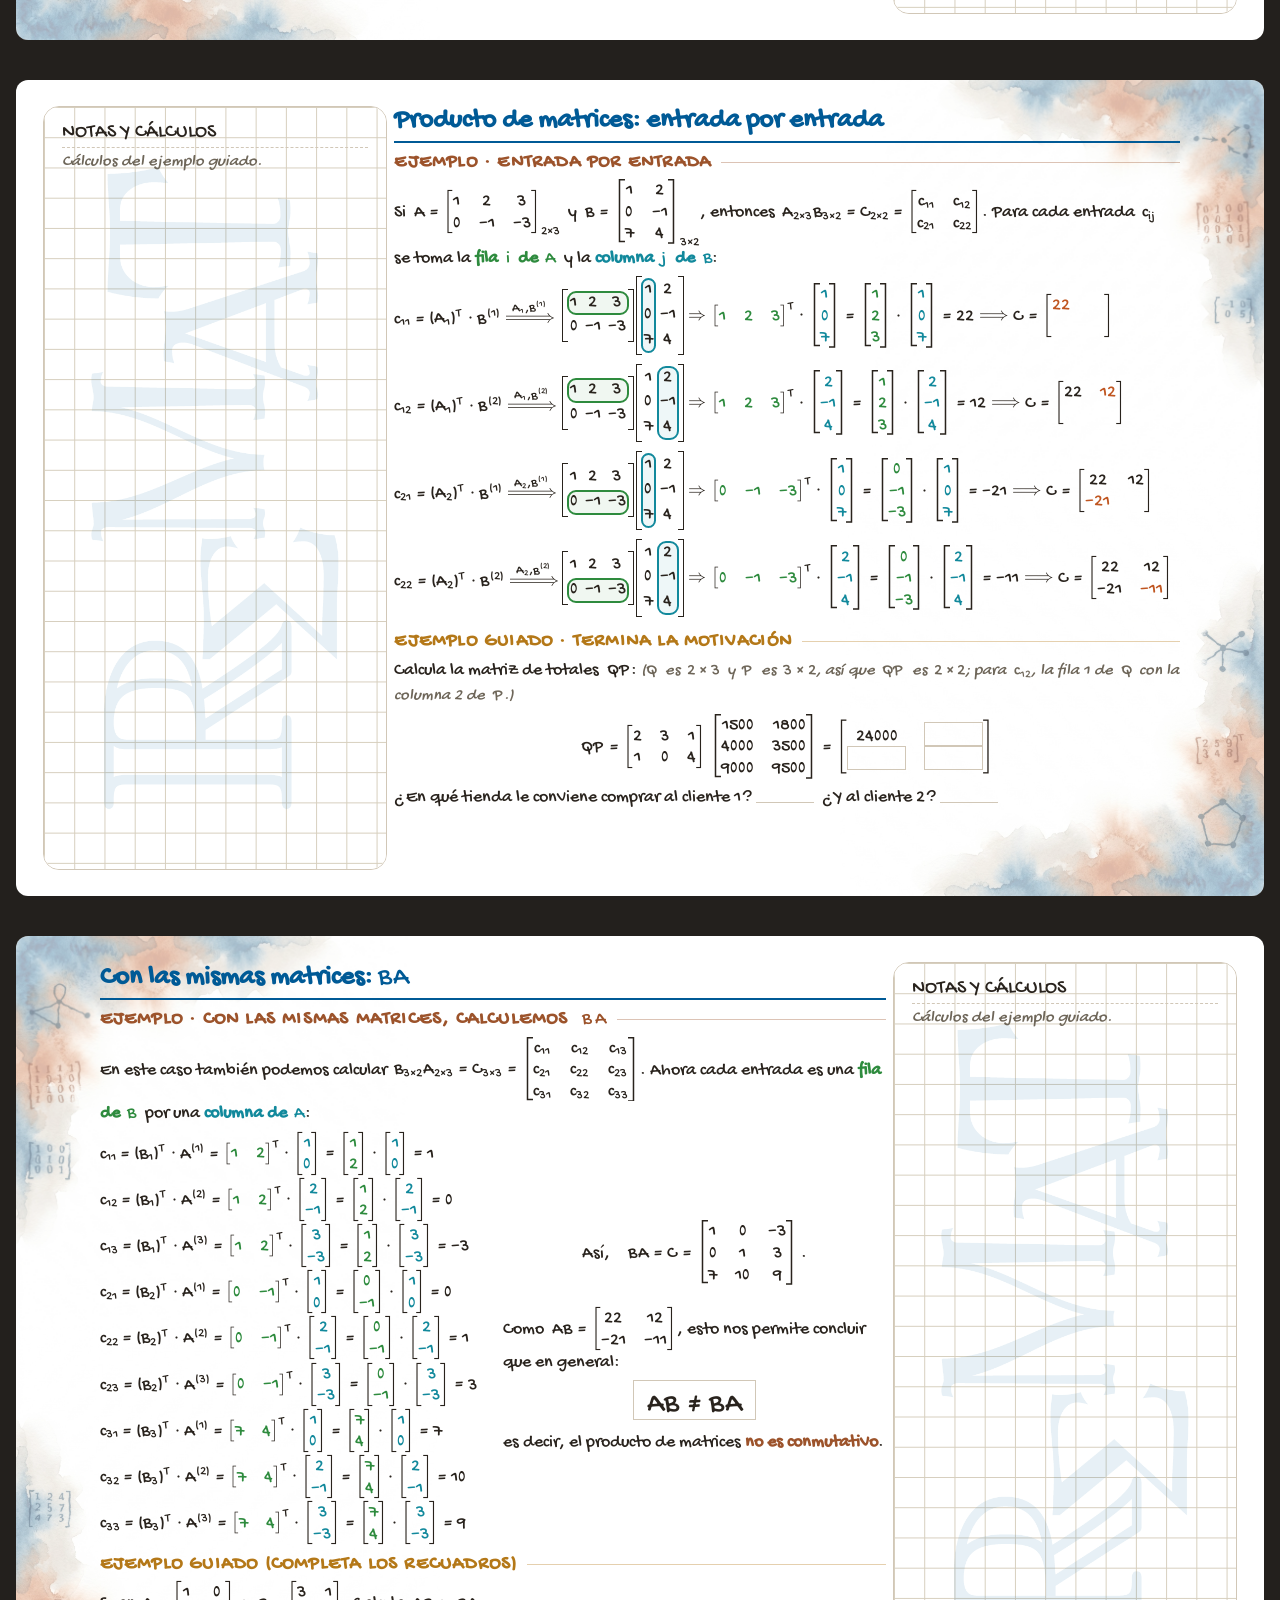
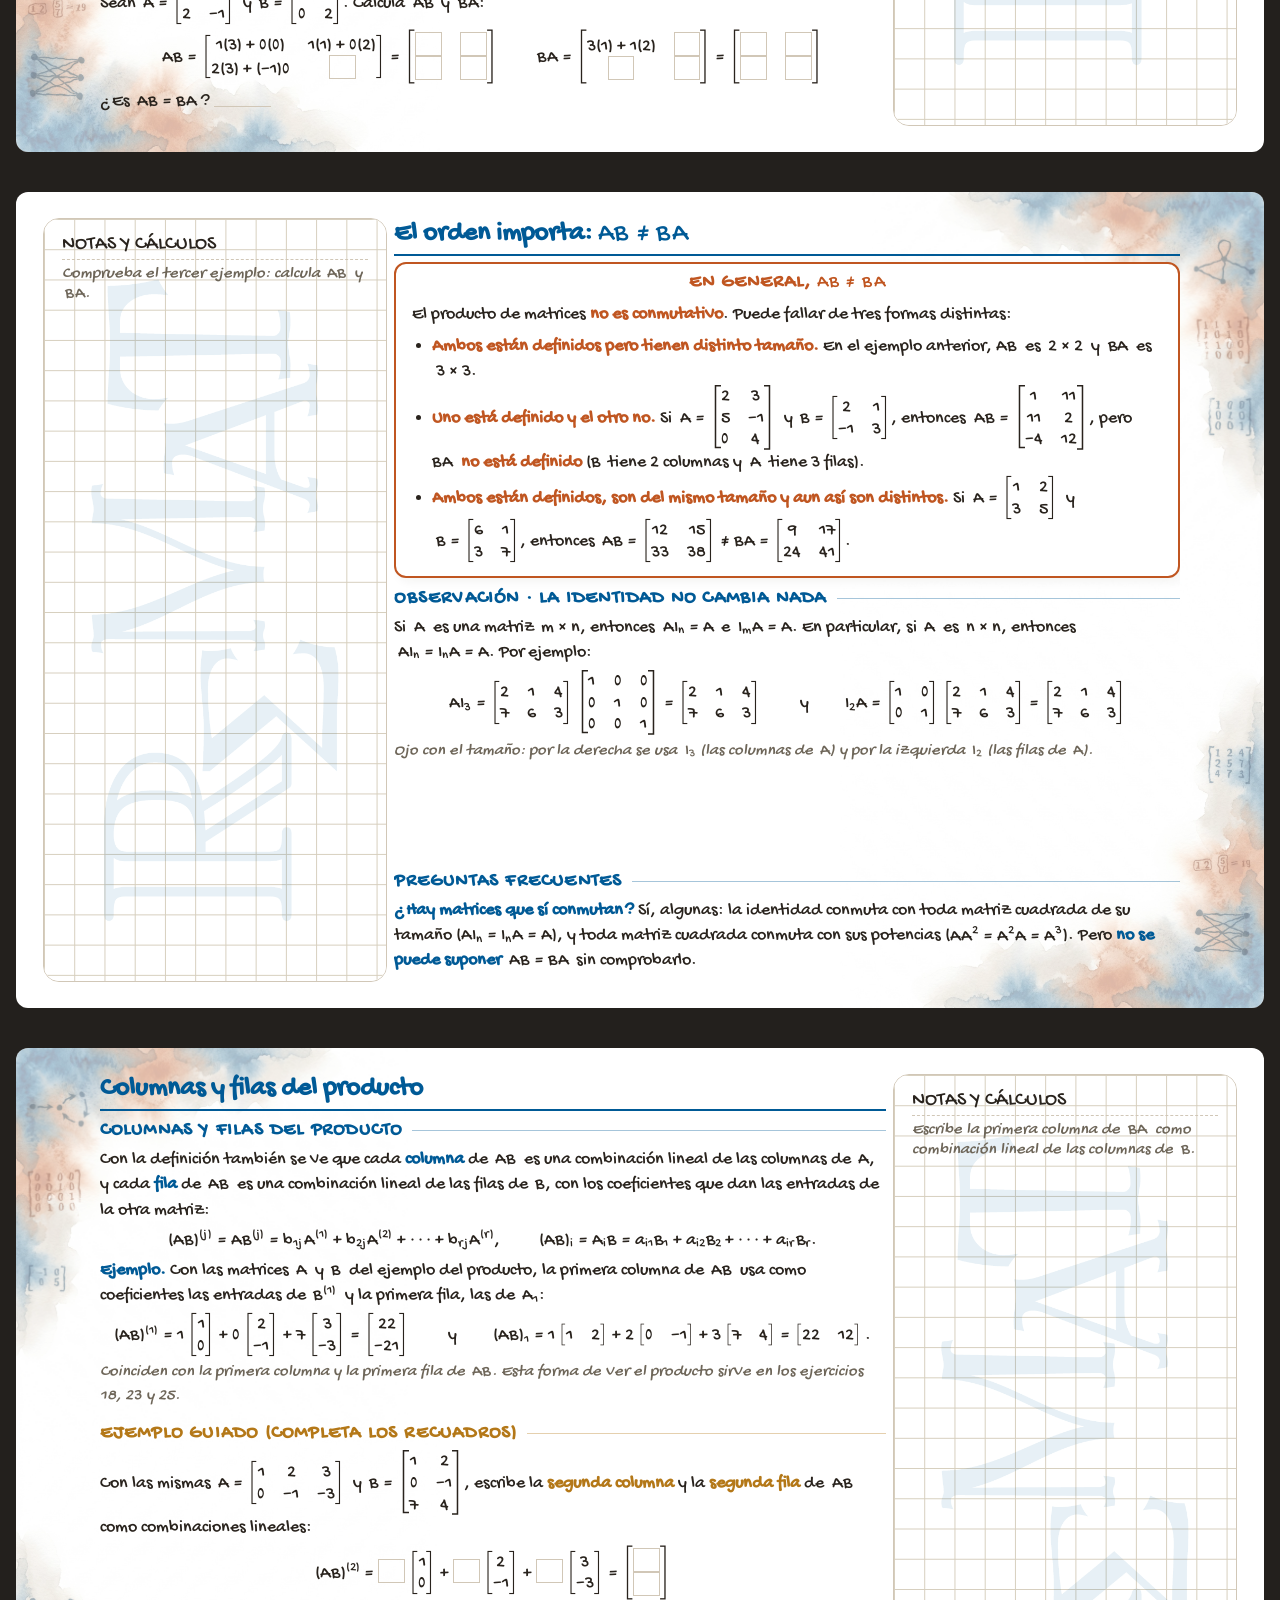
